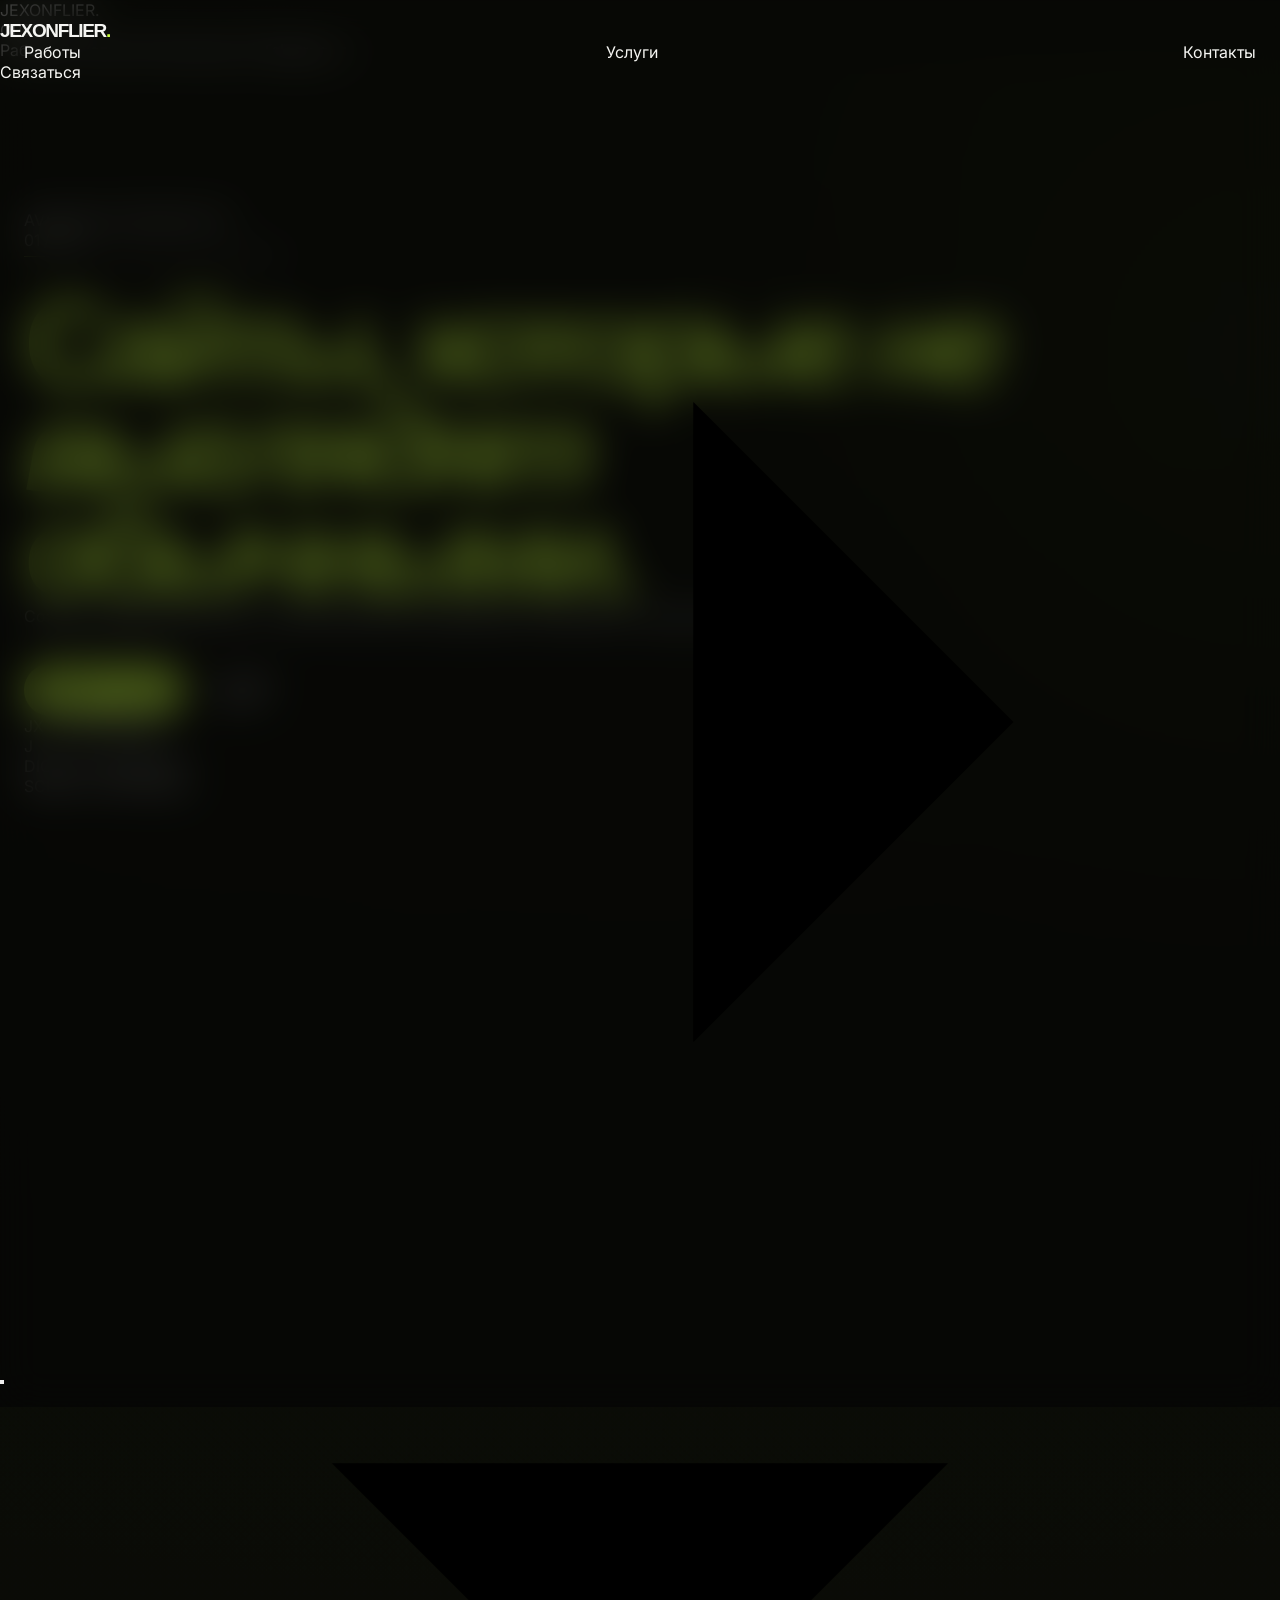
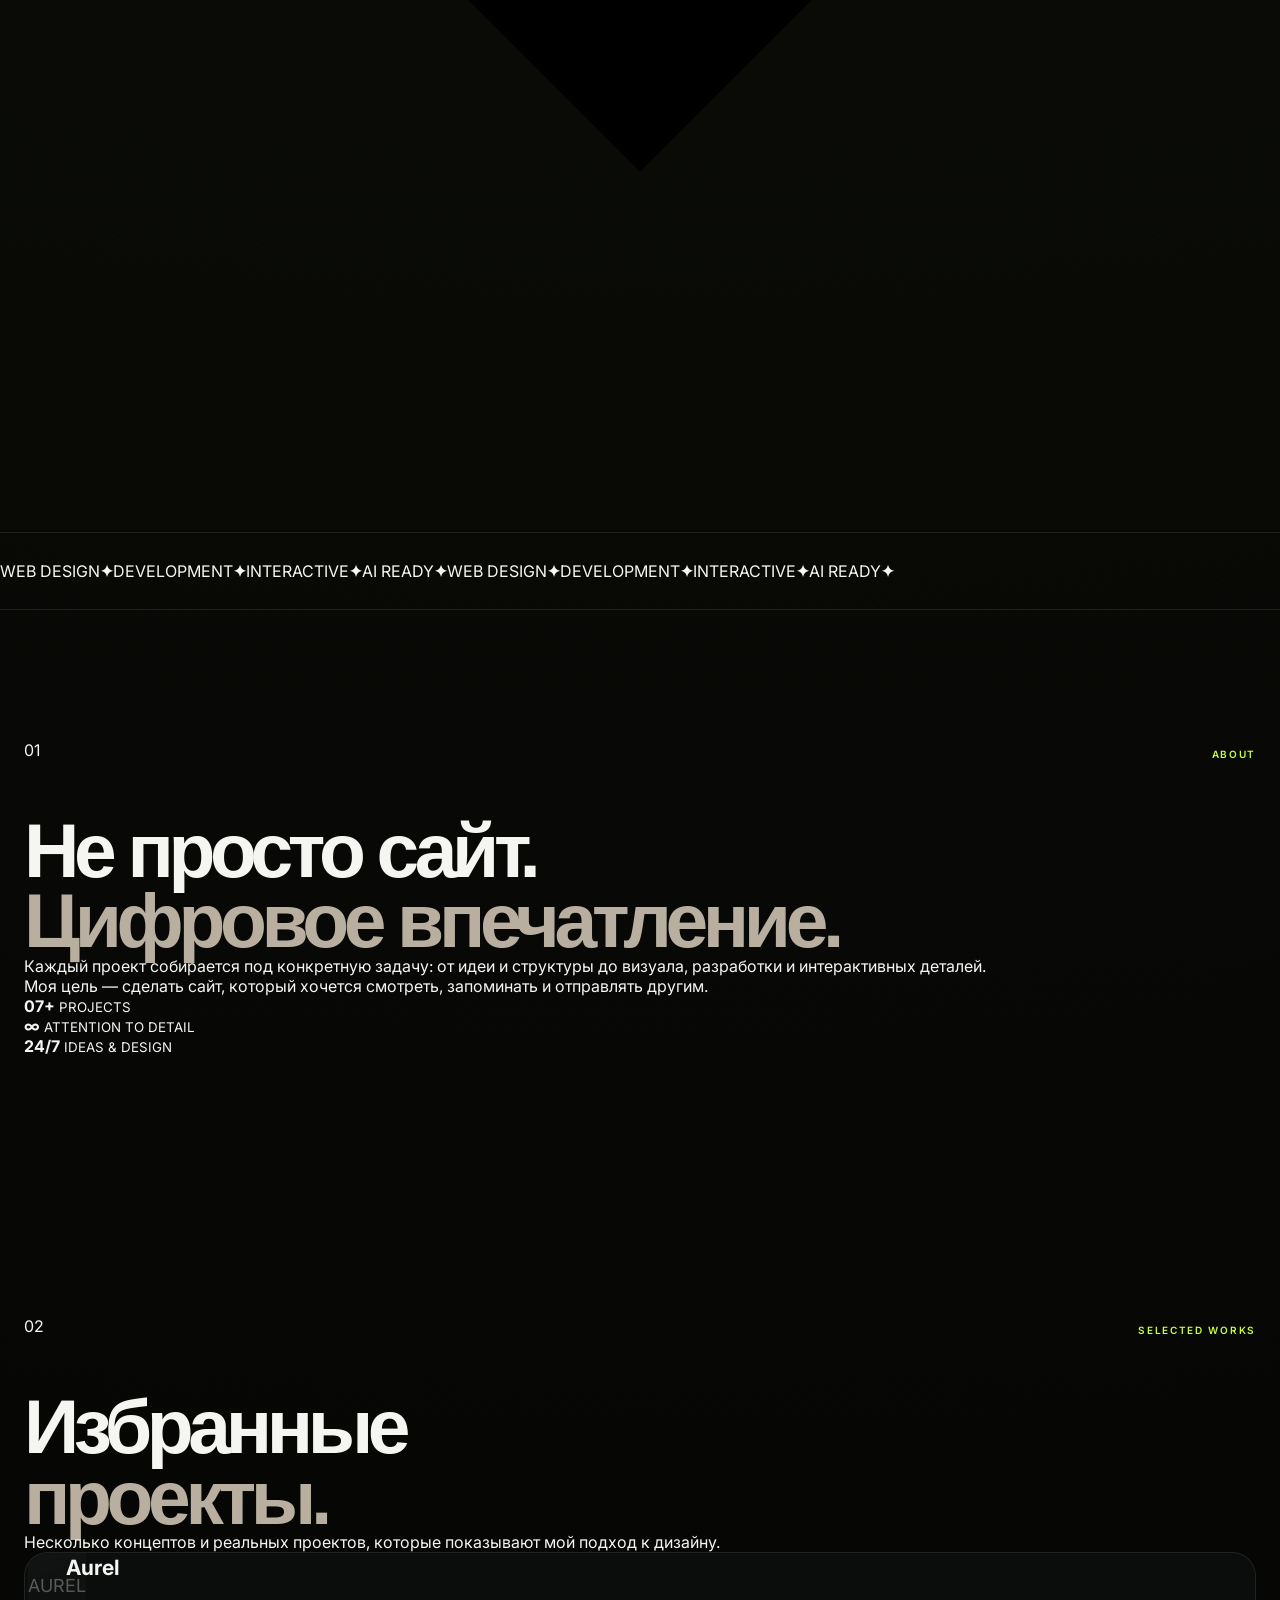
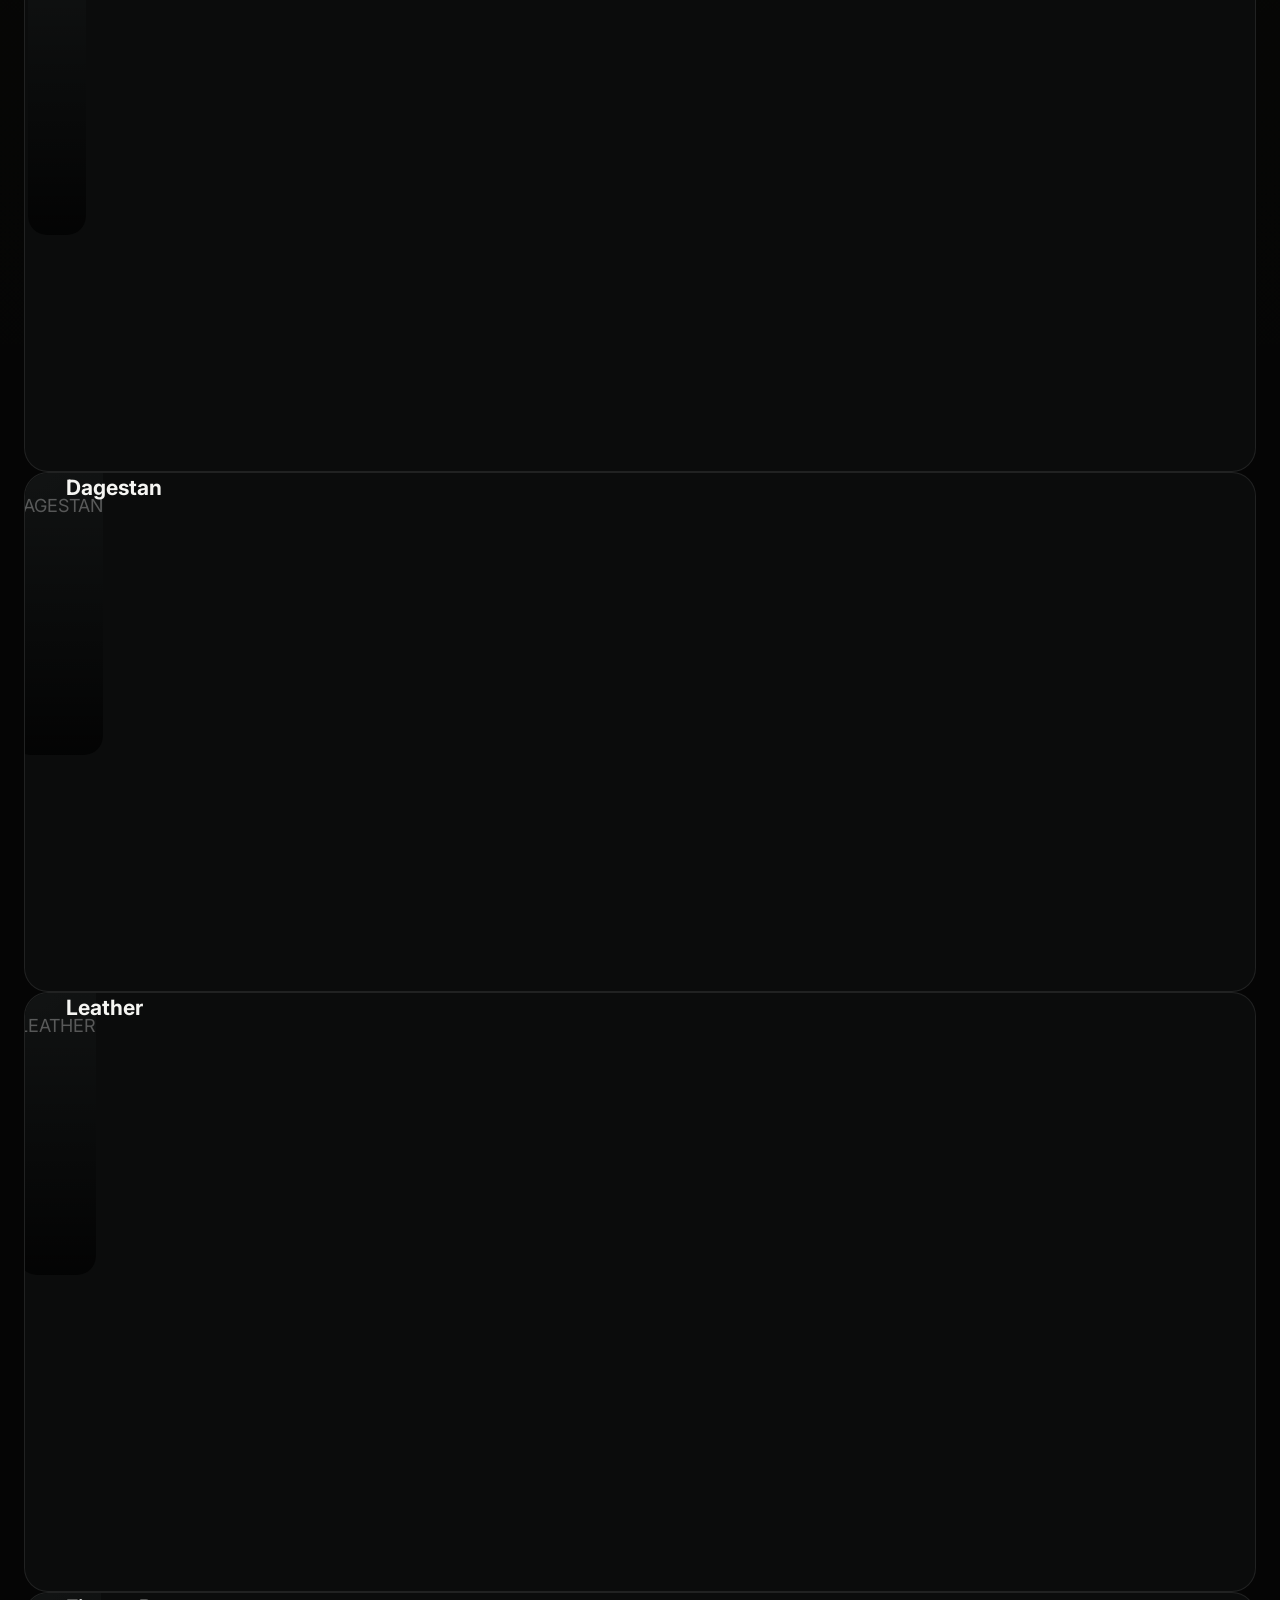
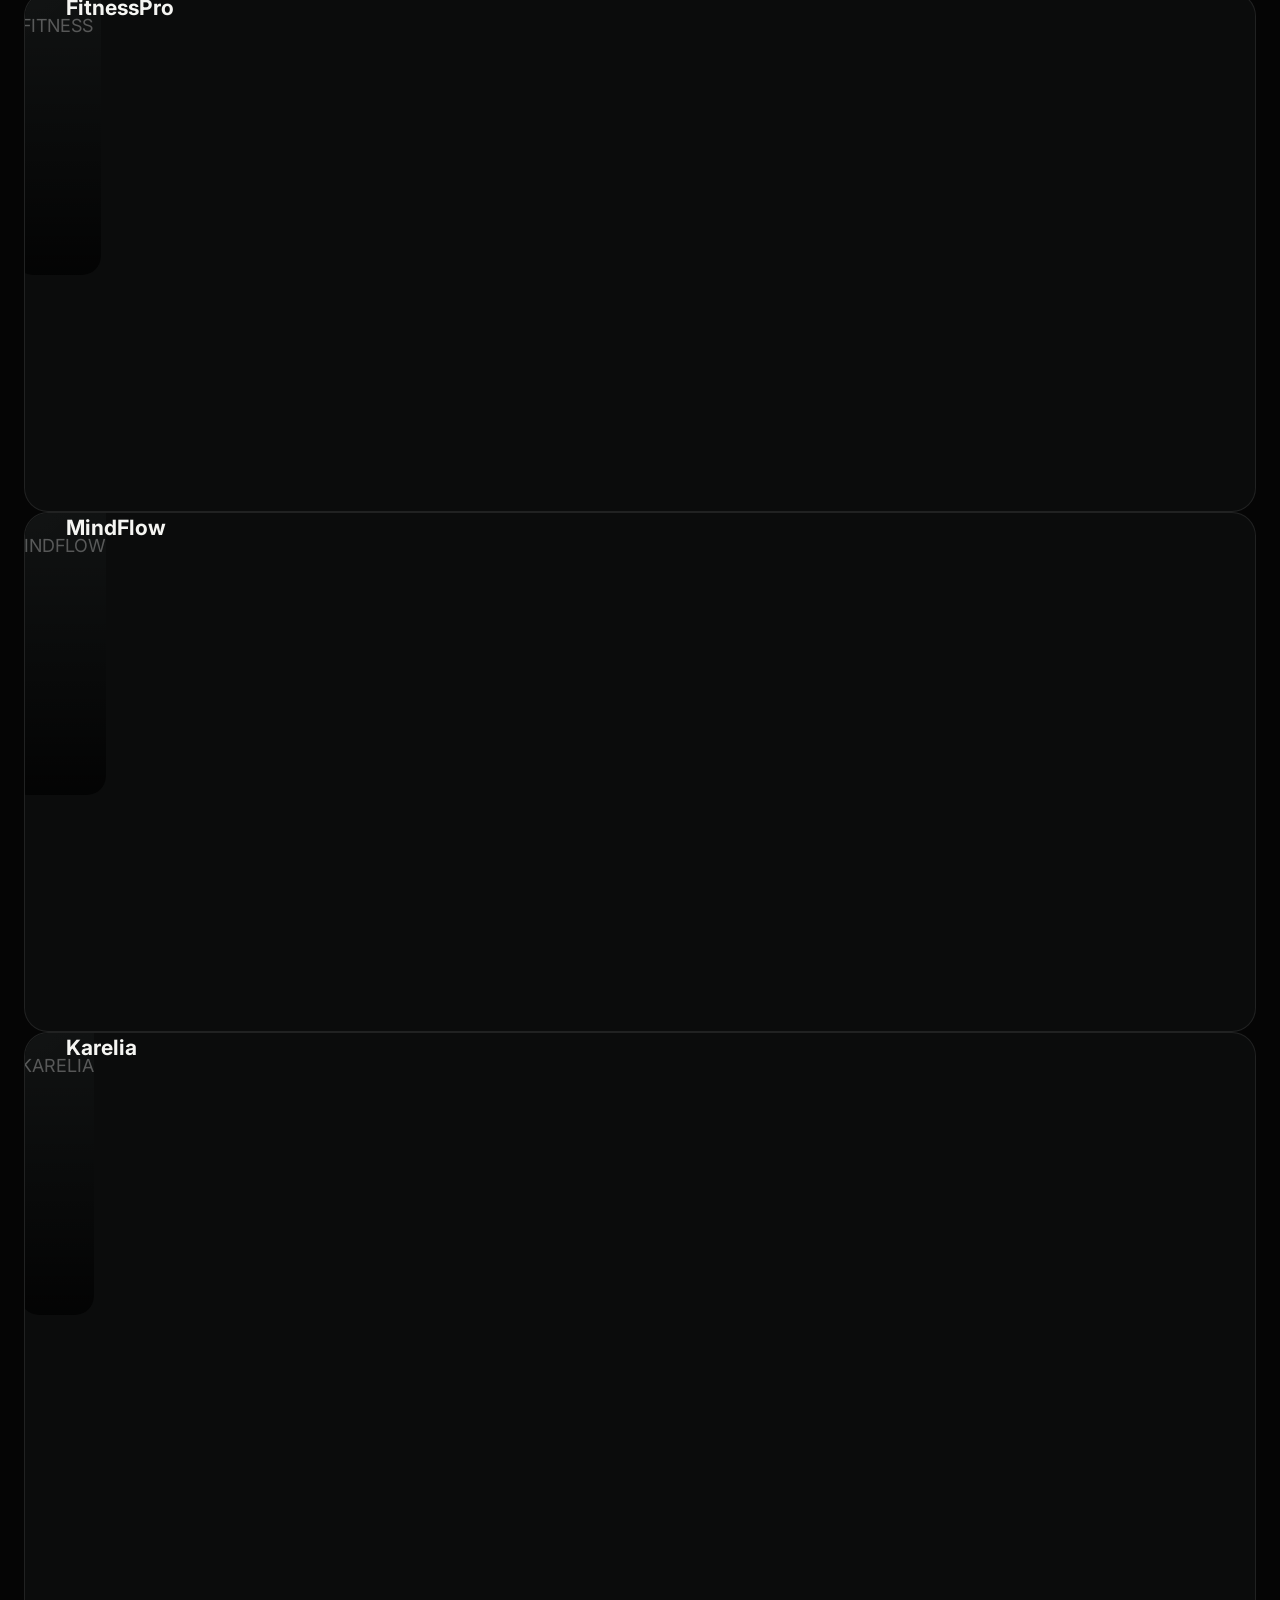
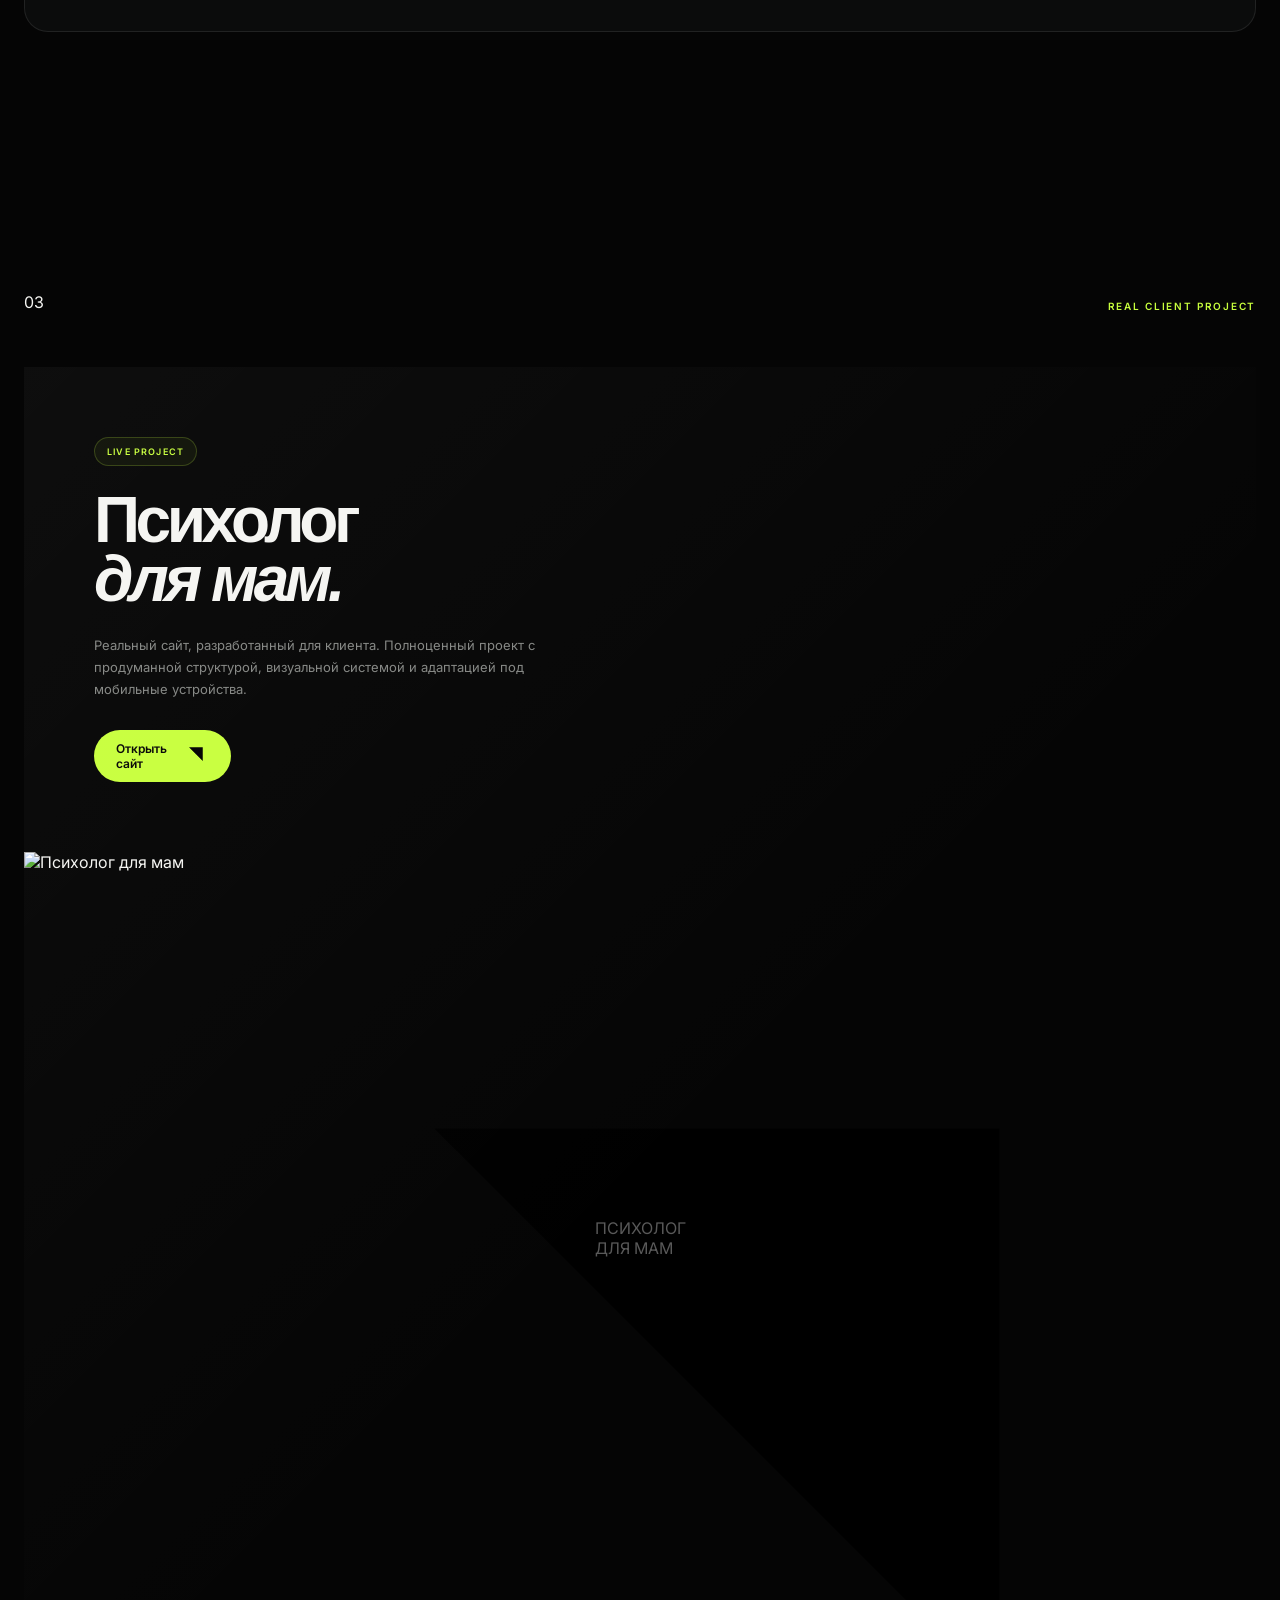
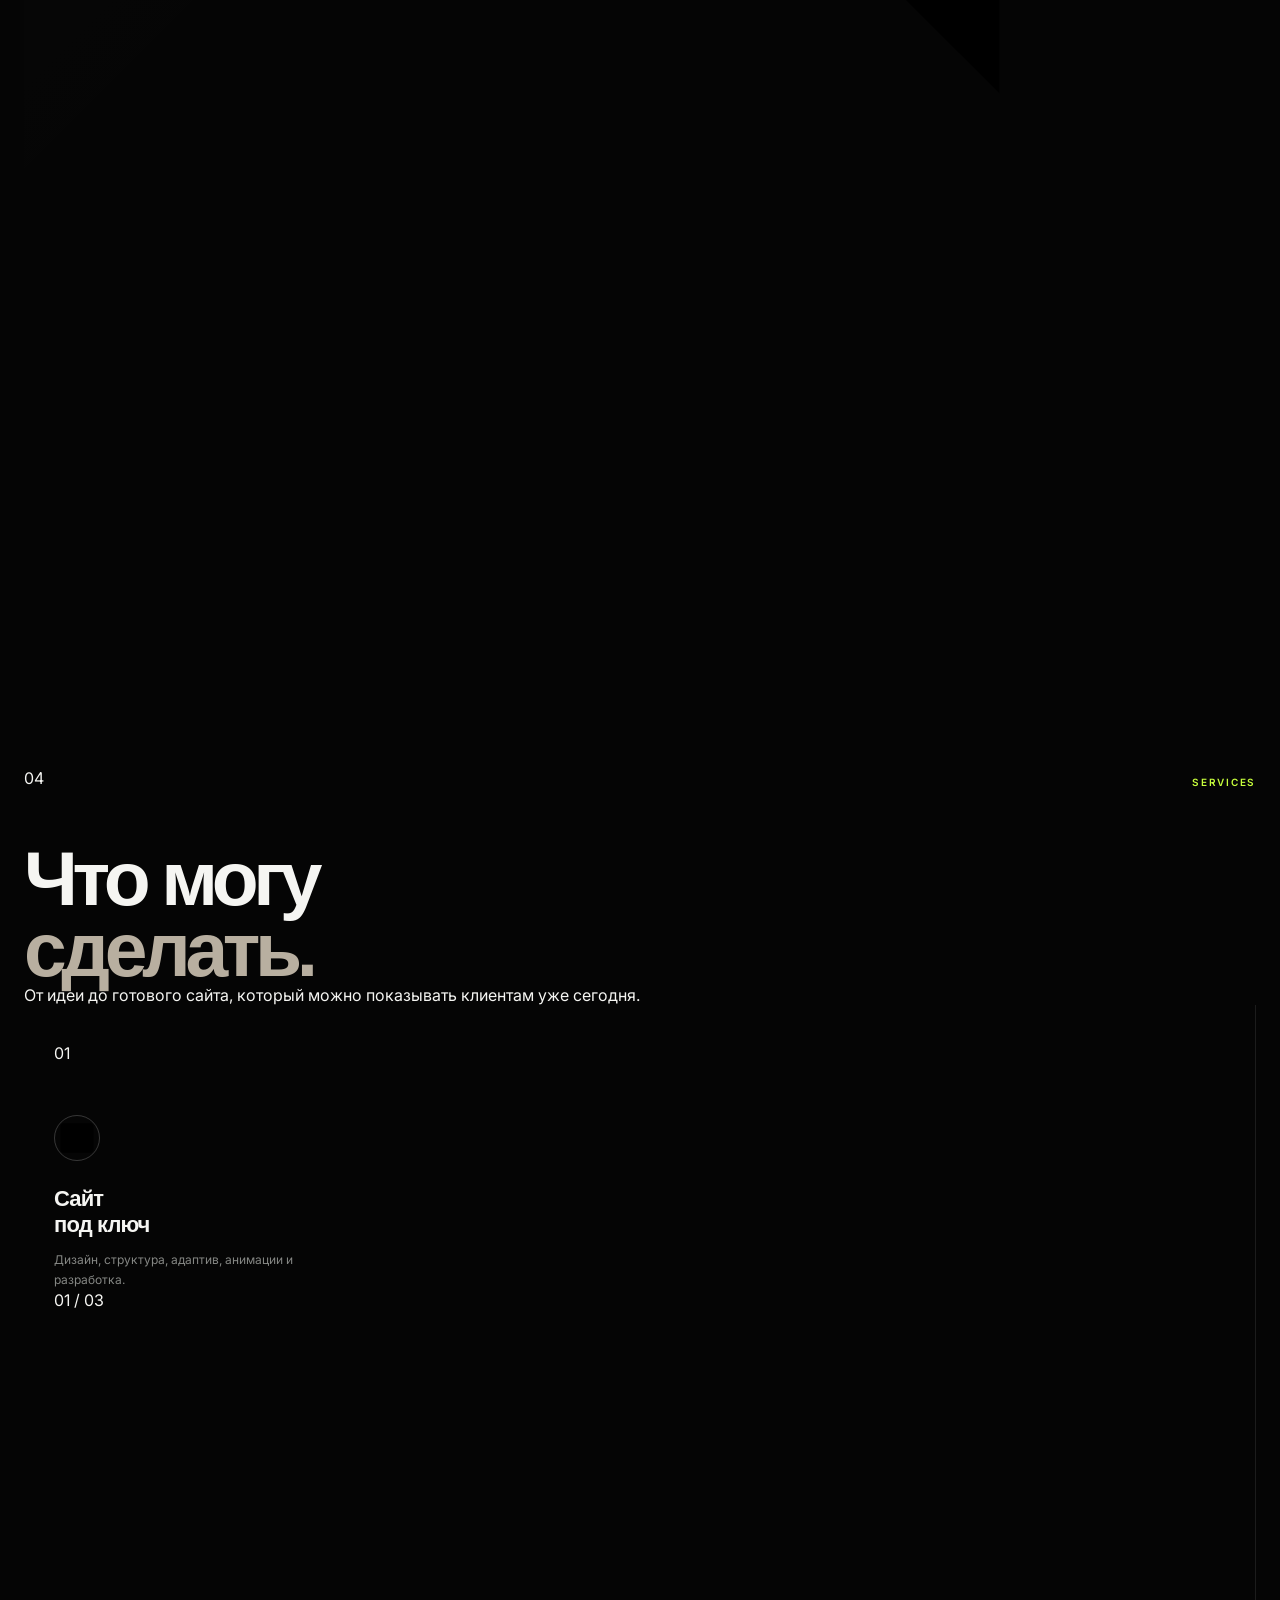
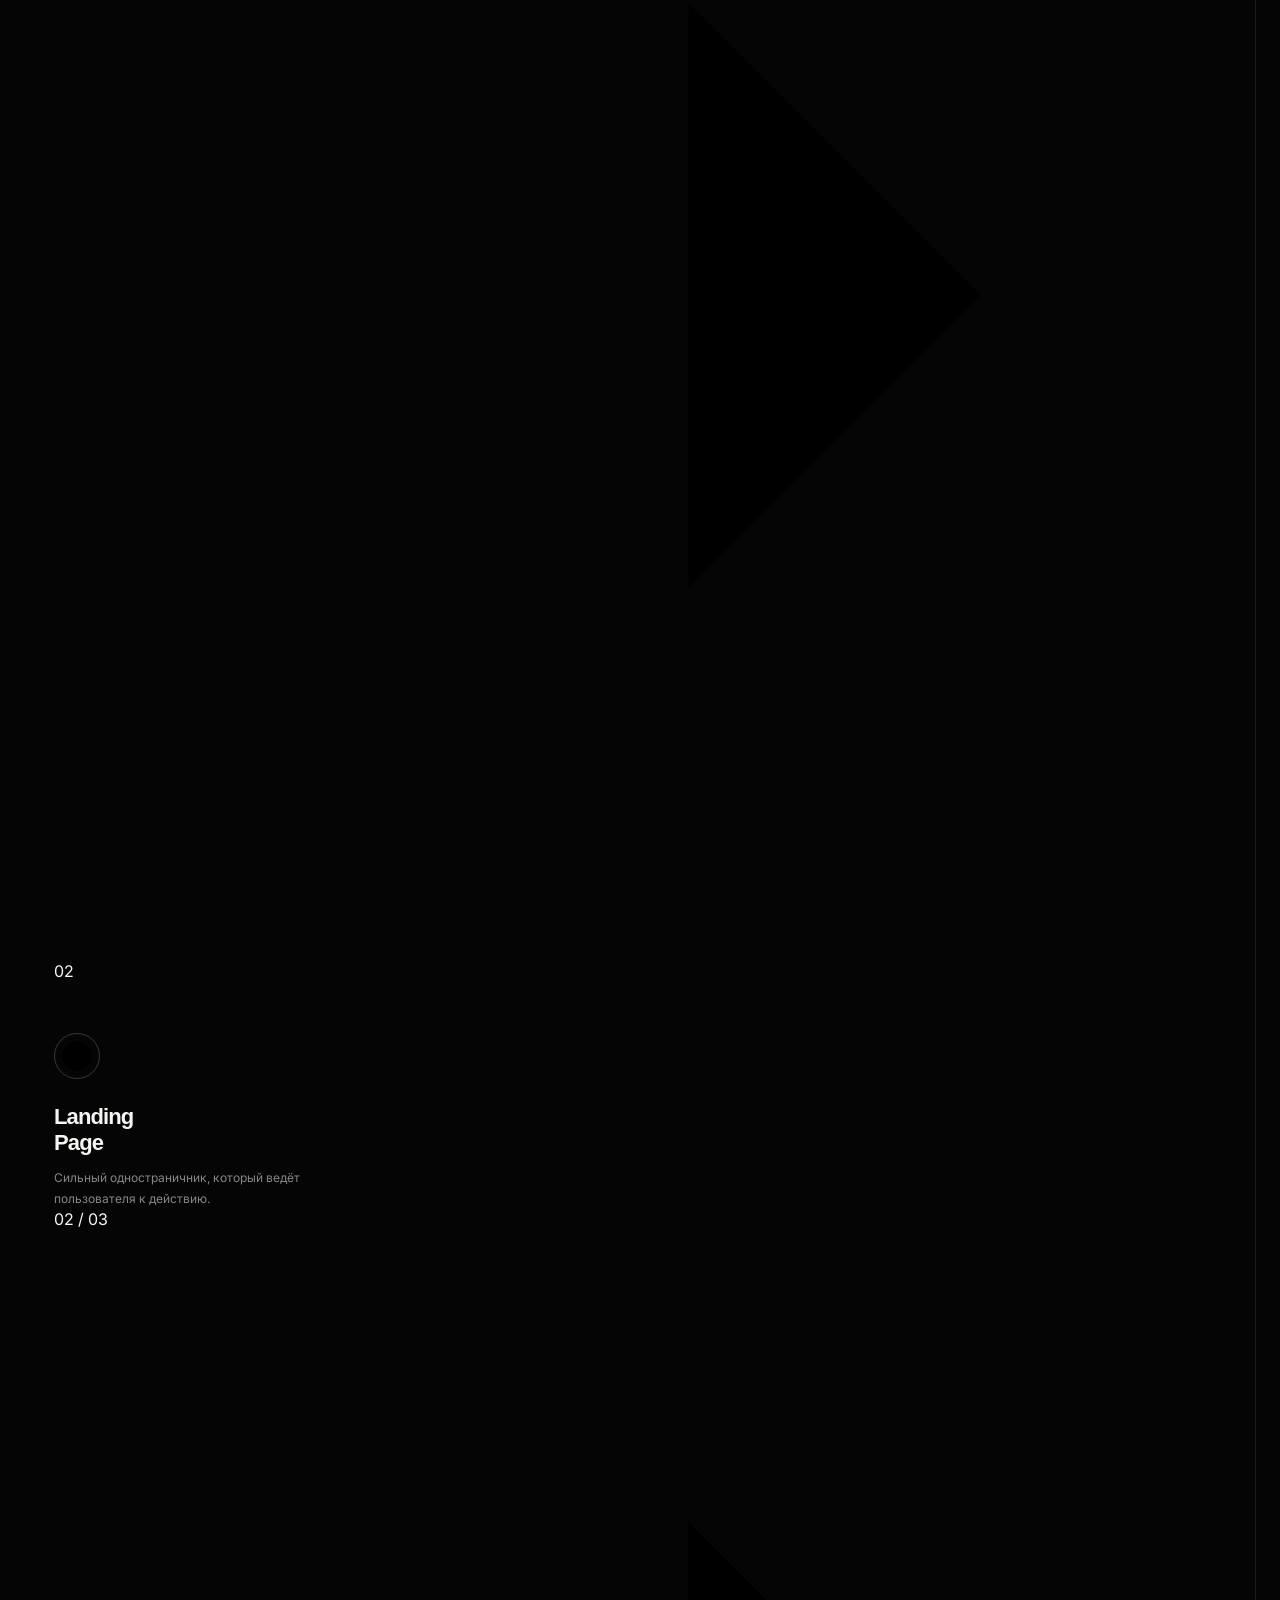
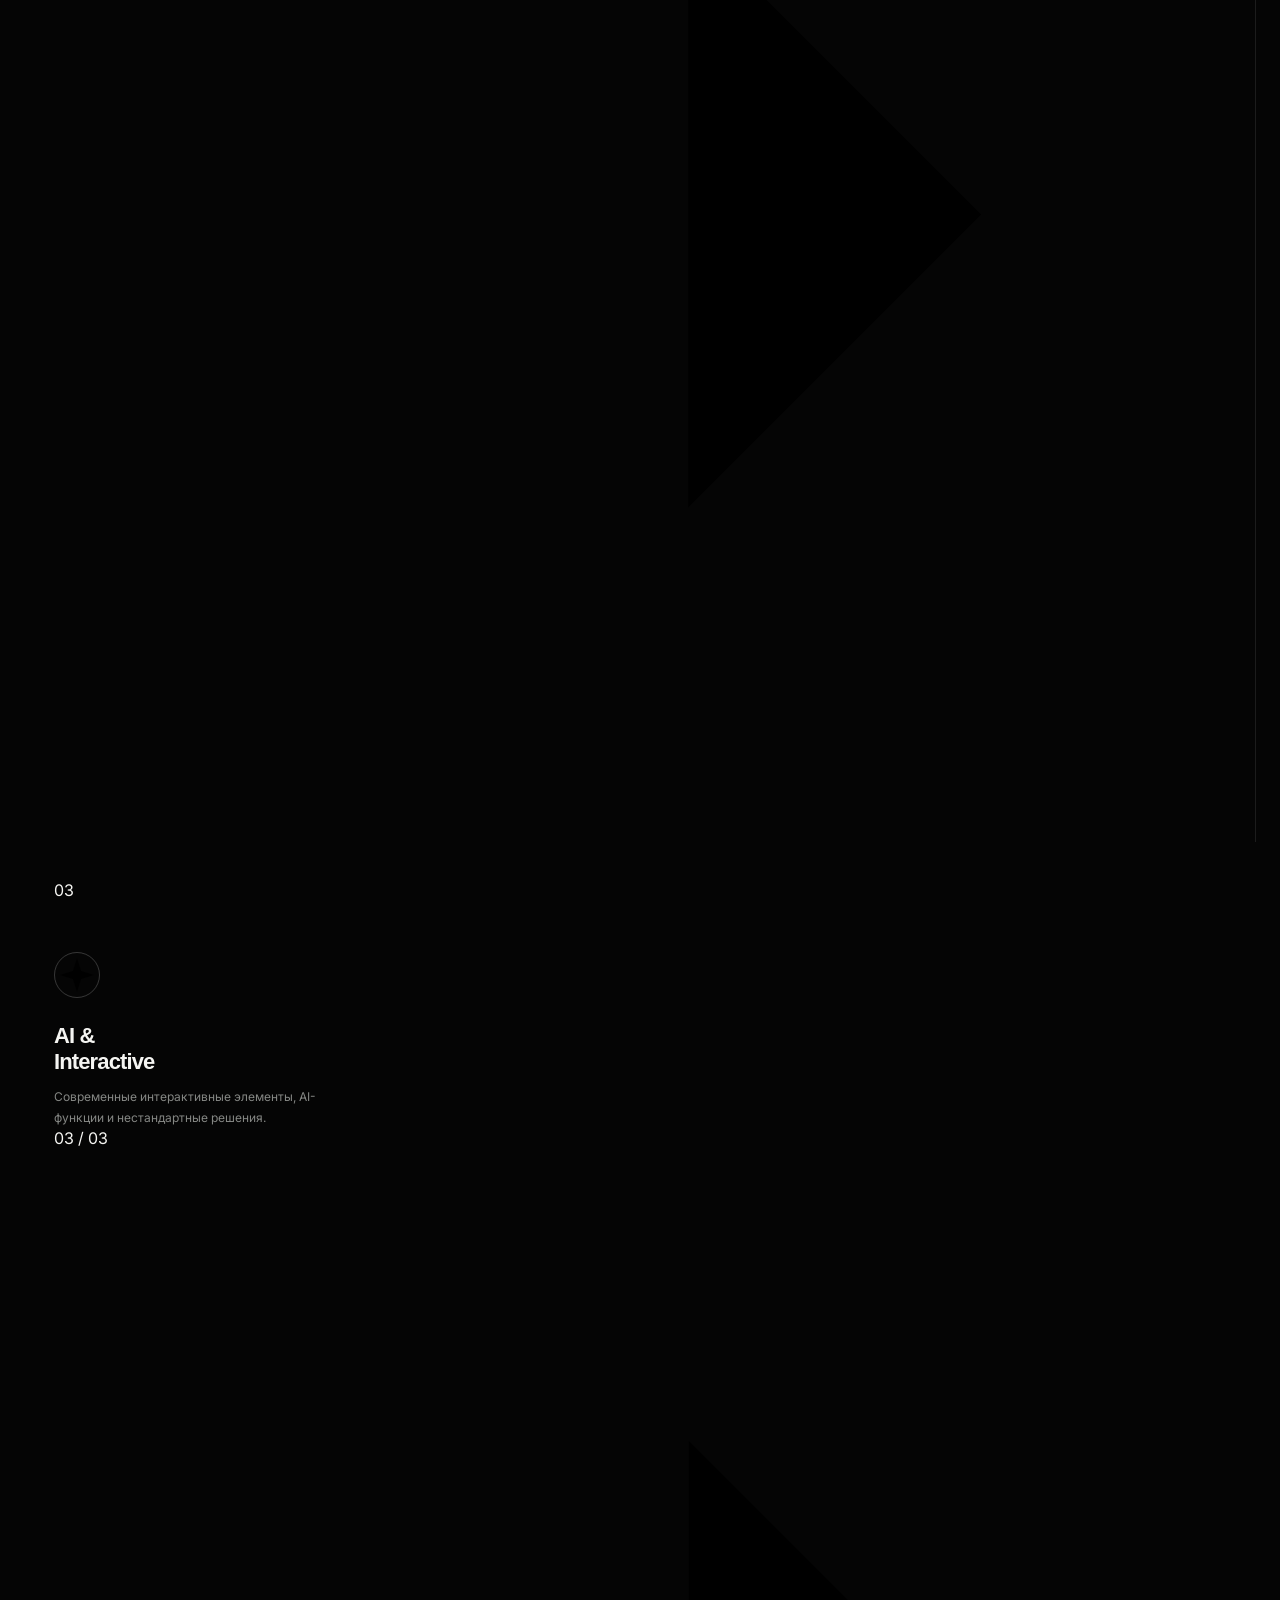
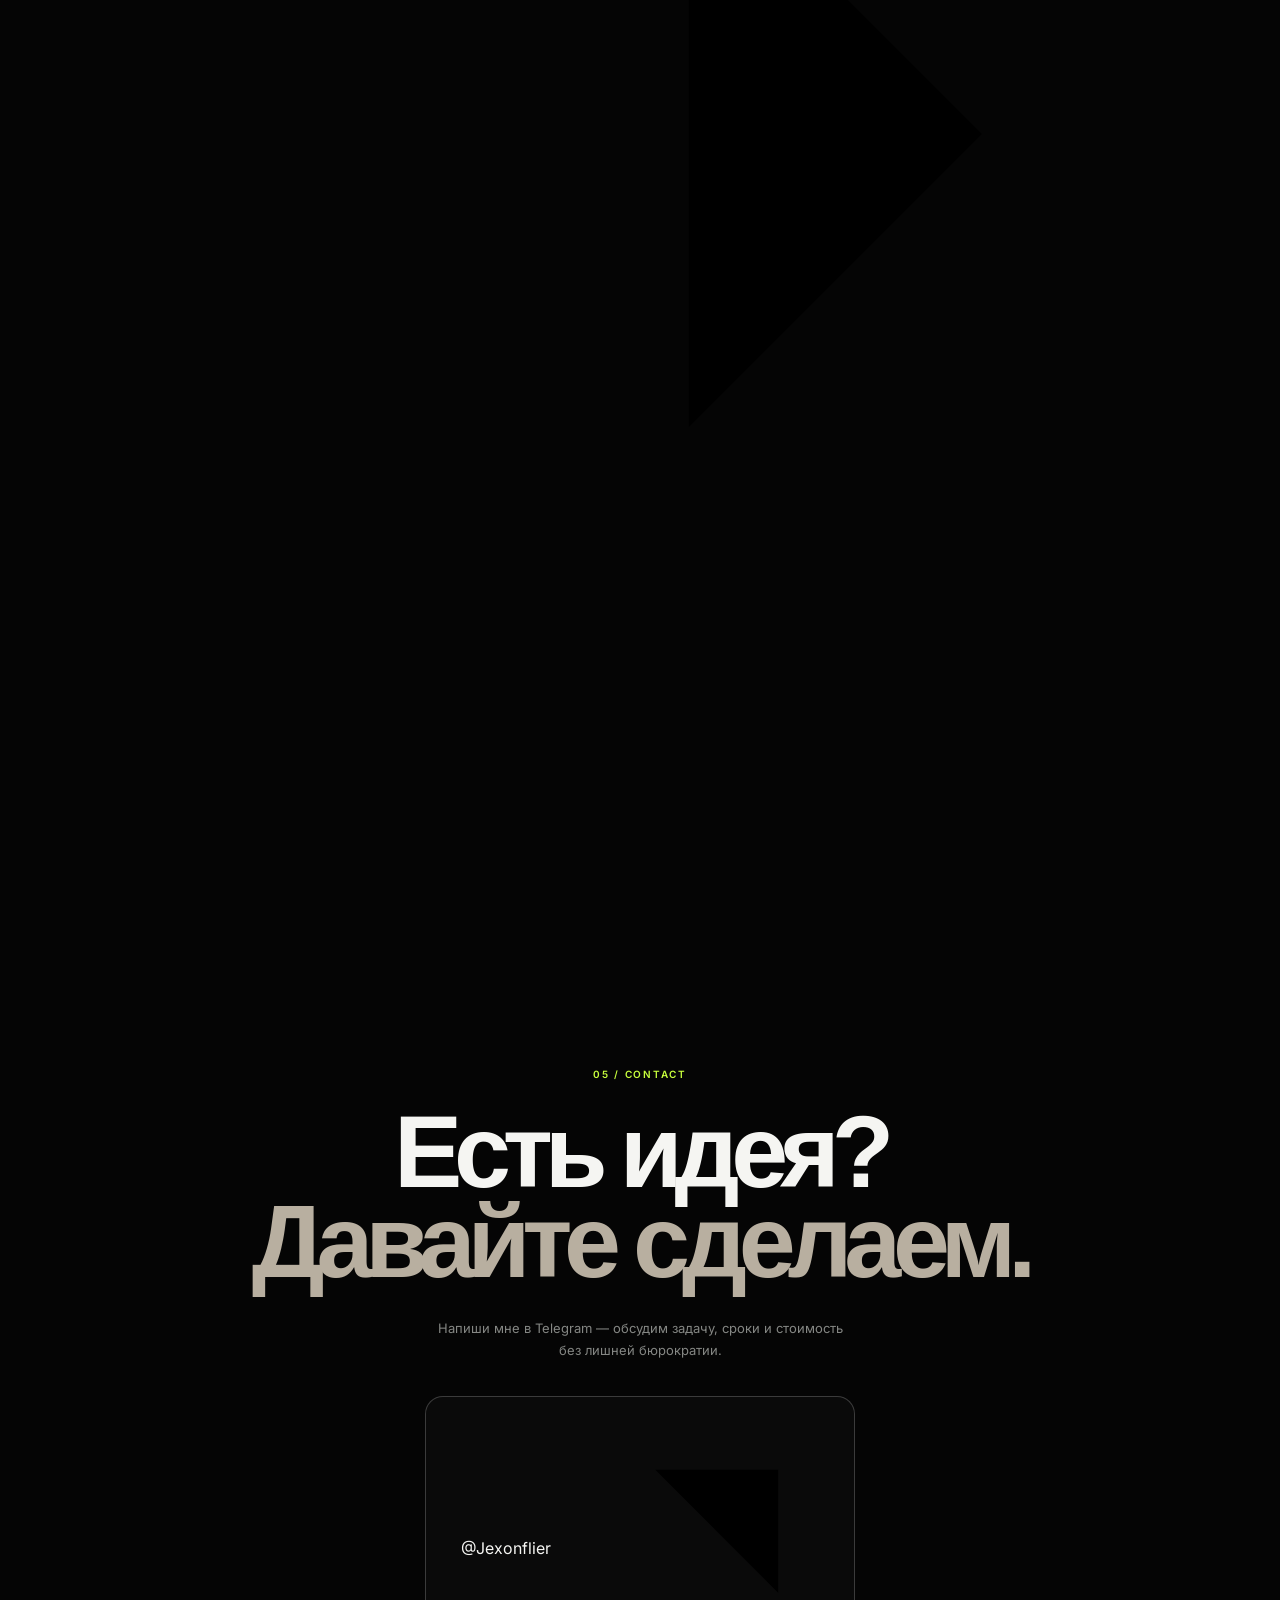
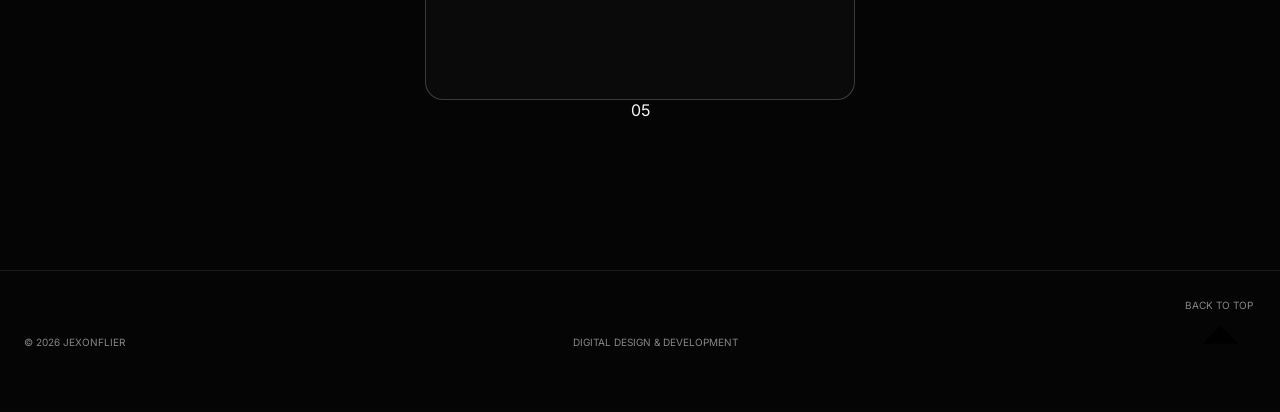
==== index.html @ 06fe7a0d "Update index.html" ====
<!DOCTYPE html>
<html lang="ru">
<head>
    <meta charset="UTF-8">
    <meta name="viewport" content="width=device-width, initial-scale=1.0, user-scalable=yes">
    <meta name="theme-color" content="#050505">
    <title>JEXONFLIER — Digital Design & Websites</title>

    <link rel="preconnect" href="https://fonts.googleapis.com">
    <link rel="preconnect" href="https://fonts.gstatic.com" crossorigin>
    <link href="https://fonts.googleapis.com/css2?family=Inter:wght@400;500;600;700;800;900&display=swap" rel="stylesheet">

    <link rel="stylesheet" href="style.css">
</head>

<body>

<div class="page-loader">
    <div class="loader-logo">JEXONFLIER<span>.</span></div>
    <div class="loader-line"><span></span></div>
</div>

<div class="cursor-dot"></div>
<div class="cursor-ring"></div>
<div class="cursor-label">OPEN</div>

<div class="noise"></div>
<div class="grid-bg"></div>

<div class="scroll-progress">
    <span></span>
</div>

<header class="header" id="header">
    <a href="#top" class="logo magnetic">
        JEXONFLIER<span>.</span>
    </a>

    <nav class="nav">
        <a href="#works">Работы</a>
        <a href="#services">Услуги</a>
        <a href="#contact">Контакты</a>
    </nav>

    <a href="https://t.me/Jexonflier" target="_blank" class="header-contact magnetic">
        <span>Связаться</span>
        <svg viewBox="0 0 24 24" aria-hidden="true">
            <path d="M5 12h13M13 6l6 6-6 6"/>
        </svg>
    </a>

    <button class="menu-button" aria-label="Открыть меню">
        <span></span>
        <span></span>
    </button>
</header>

<div class="mobile-menu">
    <div class="mobile-menu-inner">
        <a href="#works">Работы <span>01</span></a>
        <a href="#services">Услуги <span>02</span></a>
        <a href="#contact">Контакты <span>03</span></a>
        <a href="https://t.me/Jexonflier" target="_blank">Telegram <span>↗</span></a>
    </div>
</div>

<main id="top">

    <!-- HERO -->
    <section class="hero">
        <div class="hero-orbit orbit-one"></div>
        <div class="hero-orbit orbit-two"></div>

        <div class="container hero-container">

            <div class="hero-top reveal">
                <div class="status">
                    <span class="status-dot"></span>
                    AVAILABLE FOR PROJECTS
                </div>

                <div class="hero-index">
                    01 <span>/</span> 06
                </div>
            </div>

            <div class="hero-main">
                <div class="hero-copy">
                    <div class="eyebrow reveal">
                        DIGITAL DESIGN & DEVELOPMENT
                    </div>

                    <h1 class="hero-title">
                        <span class="line reveal-line">Сайты,</span>
                        <span class="line reveal-line">которые</span>
                        <span class="line reveal-line accent-line">
                            <i>не выглядят</i>
                        </span>
                        <span class="line reveal-line">обычными.</span>
                    </h1>

                    <div class="hero-bottom reveal">
                        <p>
                            Создаю современные сайты с сильным визуалом,
                            анимациями и вниманием к каждой детали.
                        </p>

                        <div class="hero-actions">
                            <a href="#works" class="btn btn-primary magnetic">
                                <span>Смотреть работы</span>
                                <svg viewBox="0 0 24 24">
                                    <path d="M12 5v14M6 13l6 6 6-6"/>
                                </svg>
                            </a>

                            <a href="https://t.me/Jexonflier"
                               target="_blank"
                               class="btn btn-outline magnetic">
                                <span>Обсудить проект</span>
                                <svg viewBox="0 0 24 24">
                                    <path d="M5 12h13M13 6l6 6-6 6"/>
                                </svg>
                            </a>
                        </div>
                    </div>
                </div>

                <div class="hero-visual reveal">
                    <div class="hero-card">
                        <div class="hero-card-glow"></div>

                        <div class="hero-card-top">
                            <span>JX / 2026</span>
                            <span>DESIGN</span>
                        </div>

                        <div class="hero-card-center">
                            <div class="hero-circle">
                                <span>J</span>
                            </div>
                        </div>

                        <div class="hero-card-bottom">
                            <span>DIGITAL</span>
                            <span>EXPERIENCE</span>
                        </div>
                    </div>
                </div>
            </div>

            <div class="scroll-hint reveal">
                <span>SCROLL TO EXPLORE</span>
                <div class="scroll-arrow">
                    <svg viewBox="0 0 24 24">
                        <path d="M12 5v14M6 13l6 6 6-6"/>
                    </svg>
                </div>
            </div>

        </div>
    </section>

    <!-- MARQUEE -->
    <section class="marquee-section">
        <div class="marquee">
            <div class="marquee-track">
                <span>WEB DESIGN</span>
                <b>✦</b>
                <span>DEVELOPMENT</span>
                <b>✦</b>
                <span>INTERACTIVE</span>
                <b>✦</b>
                <span>AI READY</span>
                <b>✦</b>

                <span>WEB DESIGN</span>
                <b>✦</b>
                <span>DEVELOPMENT</span>
                <b>✦</b>
                <span>INTERACTIVE</span>
                <b>✦</b>
                <span>AI READY</span>
                <b>✦</b>
            </div>
        </div>
    </section>

    <!-- ABOUT -->
    <section class="about section">
        <div class="container">

            <div class="section-head reveal">
                <span class="section-number">01</span>
                <span class="section-label">ABOUT</span>
            </div>

            <div class="about-grid">
                <h2 class="section-title reveal">
                    Не просто сайт.<br>
                    <span>Цифровое впечатление.</span>
                </h2>

                <div class="about-text reveal">
                    <p>
                        Каждый проект собирается под конкретную задачу:
                        от идеи и структуры до визуала, разработки и
                        интерактивных деталей.
                    </p>

                    <p>
                        Моя цель — сделать сайт, который хочется
                        смотреть, запоминать и отправлять другим.
                    </p>
                </div>
            </div>

            <div class="stats">
                <div class="stat reveal">
                    <strong>07<span>+</span></strong>
                    <small>PROJECTS</small>
                </div>

                <div class="stat reveal">
                    <strong>∞</strong>
                    <small>ATTENTION TO DETAIL</small>
                </div>

                <div class="stat reveal">
                    <strong>24<span>/7</span></strong>
                    <small>IDEAS & DESIGN</small>
                </div>
            </div>

        </div>
    </section>

    <!-- WORKS -->
    <section class="works section" id="works">
        <div class="container">

            <div class="section-head reveal">
                <span class="section-number">02</span>
                <span class="section-label">SELECTED WORKS</span>
            </div>

            <div class="works-intro">
                <h2 class="section-title reveal">
                    Избранные<br>
                    <span>проекты.</span>
                </h2>

                <p class="works-description reveal">
                    Несколько концептов и реальных проектов,
                    которые показывают мой подход к дизайну.
                </p>
            </div>

            <div class="projects-grid">

                <!-- AUREL -->
                <article class="project project-large reveal"
                         data-cursor="VIEW">

                    <a href="https://loginnok.github.io/xd/"
                       target="_blank"
                       class="project-link">

                        <div class="project-image-wrap tilt">
                            <div class="project-image">
                                <img src="images/aurel.jpg"
                                     alt="Aurel"
                                     loading="lazy">

                                <div class="image-placeholder">
                                    AUREL
                                </div>

                                <div class="project-overlay"></div>

                                <div class="project-number">01</div>

                                <div class="project-open">
                                    <svg viewBox="0 0 24 24">
                                        <path d="M5 19L19 5M8 5h11v11"/>
                                    </svg>
                                </div>

                                <div class="project-visual-text">
                                    AUREL
                                </div>
                            </div>
                        </div>

                        <div class="project-info">
                            <div>
                                <span class="project-category">E-COMMERCE / CONCEPT</span>
                                <h3>Aurel</h3>
                            </div>

                            <span class="project-arrow">
                                <svg viewBox="0 0 24 24">
                                    <path d="M5 12h13M13 6l6 6-6 6"/>
                                </svg>
                            </span>
                        </div>

                    </a>
                </article>

                <!-- DAGESTAN -->
                <article class="project reveal" data-cursor="VIEW">
                    <a href="https://clck.su/cQWrJ"
                       target="_blank"
                       class="project-link">

                        <div class="project-image-wrap tilt">
                            <div class="project-image">
                                <img src="images/dagestan.jpg"
                                     alt="Dagestan"
                                     loading="lazy">

                                <div class="image-placeholder">DAGESTAN</div>
                                <div class="project-overlay"></div>
                                <div class="project-number">02</div>

                                <div class="project-open">
                                    <svg viewBox="0 0 24 24">
                                        <path d="M5 19L19 5M8 5h11v11"/>
                                    </svg>
                                </div>

                                <div class="project-visual-text">
                                    DAGESTAN
                                </div>
                            </div>
                        </div>

                        <div class="project-info">
                            <div>
                                <span class="project-category">LANDING PAGE</span>
                                <h3>Dagestan</h3>
                            </div>
                            <span class="project-arrow">
                                <svg viewBox="0 0 24 24">
                                    <path d="M5 12h13M13 6l6 6-6 6"/>
                                </svg>
                            </span>
                        </div>
                    </a>
                </article>

                <!-- LEATHER -->
                <article class="project reveal" data-cursor="VIEW">
                    <a href="https://clck.su/yJCnE"
                       target="_blank"
                       class="project-link">

                        <div class="project-image-wrap tilt">
                            <div class="project-image">
                                <img src="images/leather.jpg"
                                     alt="Leather"
                                     loading="lazy">

                                <div class="image-placeholder">LEATHER</div>
                                <div class="project-overlay"></div>
                                <div class="project-number">03</div>

                                <div class="project-open">
                                    <svg viewBox="0 0 24 24">
                                        <path d="M5 19L19 5M8 5h11v11"/>
                                    </svg>
                                </div>

                                <div class="project-visual-text">
                                    LEATHER
                                </div>
                            </div>
                        </div>

                        <div class="project-info">
                            <div>
                                <span class="project-category">BRAND / E-COMMERCE</span>
                                <h3>Leather</h3>
                            </div>
                            <span class="project-arrow">
                                <svg viewBox="0 0 24 24">
                                    <path d="M5 12h13M13 6l6 6-6 6"/>
                                </svg>
                            </span>
                        </div>
                    </a>
                </article>

                <!-- FITNESS -->
                <article class="project reveal" data-cursor="VIEW">
                    <a href="https://clck.su/VczEP"
                       target="_blank"
                       class="project-link">

                        <div class="project-image-wrap tilt">
                            <div class="project-image">
                                <img src="images/fitness.jpg"
                                     alt="FitnessPro"
                                     loading="lazy">

                                <div class="image-placeholder">FITNESS</div>
                                <div class="project-overlay"></div>
                                <div class="project-number">04</div>

                                <div class="project-open">
                                    <svg viewBox="0 0 24 24">
                                        <path d="M5 19L19 5M8 5h11v11"/>
                                    </svg>
                                </div>

                                <div class="project-visual-text">
                                    FITNESS
                                </div>
                            </div>
                        </div>

                        <div class="project-info">
                            <div>
                                <span class="project-category">FITNESS / WEB</span>
                                <h3>FitnessPro</h3>
                            </div>
                            <span class="project-arrow">
                                <svg viewBox="0 0 24 24">
                                    <path d="M5 12h13M13 6l6 6-6 6"/>
                                </svg>
                            </span>
                        </div>
                    </a>
                </article>

                <!-- MINDFLOW -->
                <article class="project reveal" data-cursor="VIEW">
                    <a href="https://clck.su/lqjLB"
                       target="_blank"
                       class="project-link">

                        <div class="project-image-wrap tilt">
                            <div class="project-image">
                                <img src="images/mindflow.jpg"
                                     alt="MindFlow"
                                     loading="lazy">

                                <div class="image-placeholder">MINDFLOW</div>
                                <div class="project-overlay"></div>
                                <div class="project-number">05</div>

                                <div class="project-open">
                                    <svg viewBox="0 0 24 24">
                                        <path d="M5 19L19 5M8 5h11v11"/>
                                    </svg>
                                </div>

                                <div class="project-visual-text">
                                    MINDFLOW
                                </div>
                            </div>
                        </div>

                        <div class="project-info">
                            <div>
                                <span class="project-category">PSYCHOLOGY / CONCEPT</span>
                                <h3>MindFlow</h3>
                            </div>
                            <span class="project-arrow">
                                <svg viewBox="0 0 24 24">
                                    <path d="M5 12h13M13 6l6 6-6 6"/>
                                </svg>
                            </span>
                        </div>
                    </a>
                </article>

                <!-- KARELIA -->
                <article class="project reveal" data-cursor="VIEW">
                    <a href="https://clck.su/KOHjF"
                       target="_blank"
                       class="project-link">

                        <div class="project-image-wrap tilt">
                            <div class="project-image">
                                <img src="images/karelia.jpg"
                                     alt="Karelia"
                                     loading="lazy">

                                <div class="image-placeholder">KARELIA</div>
                                <div class="project-overlay"></div>
                                <div class="project-number">06</div>

                                <div class="project-open">
                                    <svg viewBox="0 0 24 24">
                                        <path d="M5 19L19 5M8 5h11v11"/>
                                    </svg>
                                </div>

                                <div class="project-visual-text">
                                    KARELIA
                                </div>
                            </div>
                        </div>

                        <div class="project-info">
                            <div>
                                <span class="project-category">TRAVEL / LANDING</span>
                                <h3>Karelia</h3>
                            </div>
                            <span class="project-arrow">
                                <svg viewBox="0 0 24 24">
                                    <path d="M5 12h13M13 6l6 6-6 6"/>
                                </svg>
                            </span>
                        </div>
                    </a>
                </article>

            </div>
        </div>
    </section>

    <!-- REAL CLIENT -->
    <section class="client section">
        <div class="container">

            <div class="section-head reveal">
                <span class="section-number">03</span>
                <span class="section-label">REAL CLIENT PROJECT</span>
            </div>

            <div class="client-card reveal">

                <div class="client-content">
                    <span class="client-badge">
                        <span></span>
                        LIVE PROJECT
                    </span>

                    <h2>
                        Психолог<br>
                        <em>для мам.</em>
                    </h2>

                    <p>
                        Реальный сайт, разработанный для клиента.
                        Полноценный проект с продуманной структурой,
                        визуальной системой и адаптацией под мобильные устройства.
                    </p>

                    <a href="https://психологдлямам.рф/"
                       target="_blank"
                       class="btn btn-primary magnetic">
                        <span>Открыть сайт</span>
                        <svg viewBox="0 0 24 24">
                            <path d="M5 19L19 5M8 5h11v11"/>
                        </svg>
                    </a>
                </div>

                <a href="https://психологдлямам.рф/"
                   target="_blank"
                   class="client-image tilt"
                   data-cursor="OPEN">

                    <img src="images/psycholog.jpg"
                         alt="Психолог для мам"
                         loading="lazy">

                    <div class="image-placeholder">
                        ПСИХОЛОГ<br>ДЛЯ МАМ
                    </div>

                    <div class="client-image-overlay"></div>

                    <div class="client-open">
                        <svg viewBox="0 0 24 24">
                            <path d="M5 19L19 5M8 5h11v11"/>
                        </svg>
                    </div>
                </a>

            </div>
        </div>
    </section>

    <!-- SERVICES -->
    <section class="services section" id="services">
        <div class="container">

            <div class="section-head reveal">
                <span class="section-number">04</span>
                <span class="section-label">SERVICES</span>
            </div>

            <div class="services-heading">
                <h2 class="section-title reveal">
                    Что могу<br>
                    <span>сделать.</span>
                </h2>

                <p class="reveal">
                    От идеи до готового сайта,
                    который можно показывать клиентам уже сегодня.
                </p>
            </div>

            <div class="services-grid">

                <article class="service reveal magnetic-card">
                    <div class="service-top">
                        <span>01</span>

                        <div class="service-icon">
                            <svg viewBox="0 0 24 24">
                                <rect x="3" y="4" width="18" height="16" rx="2"/>
                                <path d="M3 9h18M8 14h8M8 17h5"/>
                            </svg>
                        </div>
                    </div>

                    <div>
                        <h3>Сайт<br>под ключ</h3>
                        <p>
                            Дизайн, структура, адаптив,
                            анимации и разработка.
                        </p>
                    </div>

                    <div class="service-bottom">
                        <span>01 / 03</span>
                        <svg viewBox="0 0 24 24">
                            <path d="M5 12h13M13 6l6 6-6 6"/>
                        </svg>
                    </div>
                </article>

                <article class="service reveal magnetic-card">
                    <div class="service-top">
                        <span>02</span>

                        <div class="service-icon">
                            <svg viewBox="0 0 24 24">
                                <circle cx="12" cy="12" r="8"/>
                                <path d="M8 12h8M12 8v8"/>
                            </svg>
                        </div>
                    </div>

                    <div>
                        <h3>Landing<br>Page</h3>
                        <p>
                            Сильный одностраничник,
                            который ведёт пользователя к действию.
                        </p>
                    </div>

                    <div class="service-bottom">
                        <span>02 / 03</span>
                        <svg viewBox="0 0 24 24">
                            <path d="M5 12h13M13 6l6 6-6 6"/>
                        </svg>
                    </div>
                </article>

                <article class="service reveal magnetic-card">
                    <div class="service-top">
                        <span>03</span>

                        <div class="service-icon">
                            <svg viewBox="0 0 24 24">
                                <path d="M12 3l2.2 6.8L21 12l-6.8 2.2L12 21l-2.2-6.8L3 12l6.8-2.2L12 3z"/>
                            </svg>
                        </div>
                    </div>

                    <div>
                        <h3>AI &<br>Interactive</h3>
                        <p>
                            Современные интерактивные элементы,
                            AI-функции и нестандартные решения.
                        </p>
                    </div>

                    <div class="service-bottom">
                        <span>03 / 03</span>
                        <svg viewBox="0 0 24 24">
                            <path d="M5 12h13M13 6l6 6-6 6"/>
                        </svg>
                    </div>
                </article>

            </div>
        </div>
    </section>

    <!-- CONTACT -->
    <section class="contact section" id="contact">
        <div class="container">

            <div class="contact-card reveal">

                <div class="contact-orb"></div>

                <div class="contact-content">
                    <span class="section-label">05 / CONTACT</span>

                    <h2>
                        Есть идея?<br>
                        <span>Давайте сделаем.</span>
                    </h2>

                    <p>
                        Напиши мне в Telegram — обсудим задачу,
                        сроки и стоимость без лишней бюрократии.
                    </p>

                    <a href="https://t.me/Jexonflier"
                       target="_blank"
                       class="telegram-button magnetic">

                        <span class="telegram-icon">
                            <svg viewBox="0 0 24 24">
                                <path d="M21 4L3.8 10.6c-.9.35-.9.85-.16 1.08l4.4 1.37 1.7 5.3c.22.6.11.85.73.85.48 0 .69-.22.95-.48l2.12-2.06 4.4 3.25c.8.44 1.38.21 1.58-.74L22 5.06C22.3 3.9 21.55 3.43 21 4zM9 12.7l8.5-5.36c.42-.25.8-.11.49.16l-7 6.33-.27 2.82z"/>
                            </svg>
                        </span>

                        <span>@Jexonflier</span>

                        <svg class="telegram-arrow" viewBox="0 0 24 24">
                            <path d="M5 19L19 5M8 5h11v11"/>
                        </svg>
                    </a>
                </div>

                <div class="contact-number">
                    05
                </div>

            </div>

        </div>
    </section>

</main>

<footer class="footer">
    <div class="container footer-inner">
        <span>© 2026 JEXONFLIER</span>

        <span class="footer-center">
            DIGITAL DESIGN & DEVELOPMENT
        </span>

        <a href="#top" class="back-top magnetic">
            BACK TO TOP
            <svg viewBox="0 0 24 24">
                <path d="M12 19V5M6 11l6-6 6 6"/>
            </svg>
        </a>
    </div>
</footer>

<script src="script.js"></script>
</body>
</html>
---- style.css ----
:root {
    --bg: #050505;
    --surface: #0b0c0c;
    --surface-2: #101111;

    --white: #f5f5f2;
    --gray: #858784;
    --gray-light: #b9bbb7;
    --warm: #b8afa0;
    --dark-text: #676864;

    --green: #c8ff3d;
    --green-dark: #a9df25;

    --border: rgba(255,255,255,.09);
    --border-hover: rgba(255,255,255,.2);

    --radius: 24px;
    --container: 1240px;

    --ease: cubic-bezier(.16,1,.3,1);
}

* {
    margin: 0;
    padding: 0;
    box-sizing: border-box;
}

html {
    scroll-behavior: smooth;
    background: var(--bg);
}

body {
    min-height: 100vh;
    overflow-x: hidden;

    background:
        radial-gradient(
            circle at 50% -15%,
            rgba(200,255,61,.07),
            transparent 35%
        ),
        var(--bg);

    color: var(--white);
    font-family: Inter, sans-serif;
    -webkit-font-smoothing: antialiased;
}

::selection {
    background: var(--green);
    color: #000;
}

a {
    color: inherit;
    text-decoration: none;
}

img {
    max-width: 100%;
}

.container {
    width: min(var(--container), calc(100% - 48px));
    margin: 0 auto;
}


/* HEADER */

.header {
    position: fixed;
    inset: 0 0 auto;
    z-index: 1000;

    padding: 20px 0;

    background: rgba(5,5,5,.65);
    backdrop-filter: blur(20px);
    -webkit-backdrop-filter: blur(20px);

    border-bottom: 1px solid transparent;
    transition: .4s var(--ease);
}

.header.scrolled {
    background: rgba(5,5,5,.92);
    border-color: var(--border);
}

.nav {
    width: min(var(--container), calc(100% - 48px));
    margin: auto;

    display: flex;
    align-items: center;
    justify-content: space-between;
}

.logo {
    font-family: "Space Grotesk", sans-serif;
    font-size: 19px;
    font-weight: 700;
    letter-spacing: -.07em;

    transition: .3s ease;
}

.logo:hover {
    color: var(--green);
}

.logo span,
.footer-logo span {
    color: var(--green);
}

.nav-links {
    display: flex;
    gap: 32px;

    color: var(--gray);
    font-size: 12px;
}

.nav-links a {
    position: relative;
    padding: 8px 0;
    transition: color .3s ease;
}

.nav-links a::after {
    content: "";
    position: absolute;
    left: 0;
    bottom: 0;

    width: 100%;
    height: 1px;

    background: var(--green);

    transform: scaleX(0);
    transform-origin: right;

    transition: transform .4s var(--ease);
}

.nav-links a:hover {
    color: var(--white);
}

.nav-links a:hover::after {
    transform: scaleX(1);
    transform-origin: left;
}

.nav-contact {
    display: flex;
    align-items: center;
    gap: 8px;

    padding: 10px 16px;

    border: 1px solid var(--border-hover);
    border-radius: 100px;

    font-size: 11px;
    font-weight: 600;

    background: rgba(255,255,255,.025);

    transition: .35s var(--ease);
}

.nav-contact span {
    transition: transform .35s var(--ease);
}

.nav-contact:hover {
    color: #050505;
    background: var(--green);
    border-color: var(--green);
    transform: translateY(-2px);
}

.nav-contact:hover span {
    transform: translate(3px,-3px);
}


/* HERO */

.hero {
    position: relative;
    min-height: 100vh;

    display: flex;
    align-items: center;

    padding: 150px 0 100px;
    overflow: hidden;
}

.hero::before {
    content: "";
    position: absolute;

    width: 600px;
    height: 600px;

    right: -300px;
    top: 0;

    background: var(--green);
    filter: blur(190px);
    opacity: .055;
}

.hero-grid {
    position: absolute;
    inset: 0;
    opacity: .035;

    background-image:
        linear-gradient(rgba(255,255,255,.5) 1px, transparent 1px),
        linear-gradient(90deg, rgba(255,255,255,.5) 1px, transparent 1px);

    background-size: 90px 90px;

    mask-image: linear-gradient(to bottom, black, transparent 80%);
}

.hero-content {
    position: relative;
    z-index: 2;
}

.eyebrow {
    display: flex;
    align-items: center;
    gap: 12px;

    margin-bottom: 30px;

    color: var(--gray);
    font-size: 10px;
    font-weight: 600;

    letter-spacing: .18em;
}

.eyebrow::before {
    content: "";
    width: 32px;
    height: 1px;
    background: var(--green);
}

.hero h1 {
    max-width: 1100px;

    font-family: "Space Grotesk", sans-serif;
    font-size: clamp(60px, 9.5vw, 135px);
    line-height: .86;
    letter-spacing: -.085em;
    font-weight: 600;
}

.hero h1 span {
    color: var(--green);
}

.hero-description {
    max-width: 540px;
    margin-top: 38px;

    color: var(--gray-light);
    font-size: 16px;
    line-height: 1.7;
}

.hero-actions {
    display: flex;
    gap: 12px;
    margin-top: 38px;
}


/* BUTTONS */

.btn {
    position: relative;

    min-height: 52px;
    padding: 0 22px;

    display: inline-flex;
    align-items: center;
    justify-content: center;
    gap: 12px;

    border-radius: 100px;

    font-size: 12px;
    font-weight: 600;

    overflow: hidden;

    cursor: pointer;

    transition:
        transform .4s var(--ease),
        background .3s ease,
        border-color .3s ease,
        color .3s ease,
        box-shadow .3s ease;
}

.btn:hover {
    transform: translateY(-4px);
}

.btn-primary {
    color: #050505;
    background: var(--green);
    box-shadow: 0 0 0 rgba(200,255,61,0);
}

.btn-primary:hover {
    background: var(--green-dark);
    box-shadow: 0 15px 50px rgba(200,255,61,.15);
}

.btn-secondary {
    color: var(--white);
    border: 1px solid var(--border-hover);
    background: rgba(255,255,255,.025);
}

.btn-secondary:hover {
    color: #fff;
    background: rgba(255,255,255,.08);
    border-color: rgba(255,255,255,.4);
}

.btn-arrow {
    transition: transform .4s var(--ease);
}

.btn:hover .btn-arrow {
    transform: translate(5px,-3px);
}


/* SCROLL */

.scroll-indicator {
    position: absolute;
    left: max(24px, calc((100% - var(--container)) / 2));
    bottom: 35px;

    display: flex;
    align-items: center;
    gap: 12px;

    color: var(--gray);
    font-size: 9px;
    letter-spacing: .15em;
}

.scroll-line {
    width: 45px;
    height: 1px;
    background: rgba(255,255,255,.15);
    overflow: hidden;
}

.scroll-line::after {
    content: "";
    display: block;

    width: 35%;
    height: 100%;

    background: var(--green);

    animation: scrollLine 2s infinite ease-in-out;
}

@keyframes scrollLine {
    0% { transform: translateX(-150%); }
    50% { transform: translateX(300%); }
    100% { transform: translateX(300%); }
}


/* SECTIONS */

.section {
    padding: 130px 0;
}

.section-label {
    color: var(--green);
    font-size: 10px;
    font-weight: 600;
    text-transform: uppercase;
    letter-spacing: .17em;
}

.section-head {
    display: flex;
    align-items: flex-end;
    justify-content: space-between;
    gap: 40px;

    margin-bottom: 55px;
}

.section-title {
    margin-top: 12px;

    font-family: "Space Grotesk", sans-serif;
    font-size: clamp(44px, 6vw, 78px);
    line-height: .92;
    letter-spacing: -.07em;
}

.section-title span {
    color: var(--warm);
}

.section-description {
    max-width: 340px;
    color: var(--gray);
    font-size: 13px;
    line-height: 1.7;
}

.about-description {
    margin-top: 35px;
    max-width: 580px;
}

.about-stats {
    display: flex;
    gap: 70px;
    margin-top: 55px;
}

.about-stats div {
    display: flex;
    flex-direction: column;
    gap: 5px;
}

.about-stats strong {
    font-family: "Space Grotesk", sans-serif;
    font-size: 38px;
    letter-spacing: -.06em;
}

.about-stats small {
    color: var(--dark-text);
    font-size: 9px;
    text-transform: uppercase;
    letter-spacing: .15em;
}


/* PROJECTS */

.projects {
    display: grid;
    grid-template-columns: repeat(2, 1fr);
    gap: 16px;
}

.project {
    position: relative;
    min-height: 520px;
    padding: 8px;

    border: 1px solid var(--border);
    border-radius: var(--radius);

    background: var(--surface);
    overflow: hidden;

    cursor: pointer;

    transition:
        transform .7s var(--ease),
        border-color .4s ease,
        background .4s ease;
}

.project:hover {
    transform: translateY(-9px);
    border-color: var(--border-hover);
    background: var(--surface-2);
}

.project:nth-child(3n) {
    grid-column: span 2;
    min-height: 600px;
}

.project-image {
    position: relative;

    width: 100%;
    min-height: 500px;
    height: 100%;

    border-radius: 19px;
    overflow: hidden;

    background:
        radial-gradient(circle at 70% 20%, rgba(200,255,61,.13), transparent 25%),
        #111313;

    transition: transform .15s ease-out;
}

.project-photo {
    position: absolute;
    inset: 0;

    width: 100%;
    height: 100%;

    object-fit: cover;

    z-index: 1;

    transition:
        transform .8s var(--ease),
        filter .5s ease;
}

.project:hover .project-photo {
    transform: scale(1.045);
}

.image-placeholder {
    position: absolute;
    inset: 0;

    z-index: 0;

    display: flex;
    flex-direction: column;
    align-items: center;
    justify-content: center;

    gap: 10px;

    color: rgba(255,255,255,.35);

    background:
        linear-gradient(135deg,
            rgba(255,255,255,.035),
            transparent 50%
        );
}

.image-placeholder span {
    font-family: "Space Grotesk", sans-serif;
    font-size: 24px;
    letter-spacing: .08em;
}

.image-placeholder small {
    color: rgba(255,255,255,.2);
    font-size: 9px;
}

.project-overlay {
    position: absolute;
    inset: 0;
    z-index: 2;

    background:
        linear-gradient(
            to top,
            rgba(0,0,0,.82),
            rgba(0,0,0,.05) 55%,
            transparent
        );

    pointer-events: none;
}

.visual-text {
    position: absolute;
    z-index: 3;

    top: 50%;
    left: 50%;

    transform: translate(-50%,-50%);

    font-family: "Space Grotesk", sans-serif;
    font-size: clamp(45px, 8vw, 110px);
    font-weight: 700;
    letter-spacing: -.08em;

    color: rgba(255,255,255,.75);
    white-space: nowrap;

    mix-blend-mode: screen;

    pointer-events: none;
}

.project-info {
    position: absolute;

    left: 32px;
    right: 32px;
    bottom: 28px;

    z-index: 5;

    display: flex;
    align-items: flex-end;
    justify-content: space-between;
}

.project-meta {
    display: flex;
    flex-direction: column;
    gap: 7px;
}

.project-category {
    color: var(--green);
    font-size: 9px;
    font-weight: 600;
    text-transform: uppercase;
    letter-spacing: .16em;
}

.project-title {
    font-family: "Space Grotesk", sans-serif;
    font-size: clamp(28px, 3vw, 44px);
    line-height: 1;
    letter-spacing: -.055em;
}

.project-link {
    width: 48px;
    height: 48px;

    display: flex;
    align-items: center;
    justify-content: center;

    border: 1px solid rgba(255,255,255,.25);
    border-radius: 50%;

    background: rgba(0,0,0,.4);
    backdrop-filter: blur(12px);

    font-size: 18px;

    transition:
        transform .5s var(--ease),
        background .3s ease,
        color .3s ease;
}

.project:hover .project-link {
    color: #000;
    background: var(--green);
    transform: rotate(45deg) scale(1.08);
}


/* CLIENT */

.client-project {
    display: grid;
    grid-template-columns: 1fr 1fr;

    min-height: 550px;

    border: 1px solid var(--border);
    border-radius: var(--radius);

    overflow: hidden;
    background: var(--surface);
}

.client-content {
    padding: 70px;

    display: flex;
    flex-direction: column;
    align-items: flex-start;
    justify-content: center;
}

.client-badge {
    margin-bottom: 25px;
    padding: 8px 12px;

    color: var(--green);

    border: 1px solid rgba(200,255,61,.2);
    border-radius: 100px;

    background: rgba(200,255,61,.05);

    font-size: 9px;
    font-weight: 600;
    text-transform: uppercase;
    letter-spacing: .13em;
}

.client-content h2 {
    font-family: "Space Grotesk", sans-serif;
    font-size: clamp(43px, 5vw, 70px);
    line-height: .92;
    letter-spacing: -.07em;
}

.client-content h2 span {
    color: var(--warm);
}

.client-content p {
    max-width: 470px;
    margin-top: 25px;

    color: var(--gray);
    font-size: 13px;
    line-height: 1.7;
}

.client-content .btn {
    margin-top: 30px;
}

.client-visual {
    position: relative;
    min-height: 550px;
    overflow: hidden;

    background: #101211;
}

.client-photo {
    position: absolute;
    inset: 0;

    width: 100%;
    height: 100%;

    object-fit: cover;

    transition: transform .8s var(--ease);
}

.client-visual:hover .client-photo {
    transform: scale(1.04);
}

.client-visual-title {
    position: absolute;
    z-index: 3;

    top: 50%;
    left: 50%;

    transform: translate(-50%,-50%);

    font-family: "Space Grotesk", sans-serif;
    font-size: clamp(25px, 4vw, 55px);
    font-weight: 600;
    letter-spacing: -.06em;

    white-space: nowrap;

    text-shadow: 0 5px 30px rgba(0,0,0,.5);
}

.visual-open {
    position: absolute;
    right: 25px;
    top: 25px;

    z-index: 5;

    width: 48px;
    height: 48px;

    display: flex;
    align-items: center;
    justify-content: center;

    border: 1px solid rgba(255,255,255,.25);
    border-radius: 50%;

    background: rgba(0,0,0,.35);
    backdrop-filter: blur(10px);

    transition: .4s var(--ease);
}

.client-visual:hover .visual-open {
    color: #000;
    background: var(--green);
    transform: rotate(45deg);
}


/* SERVICES */

.services-list {
    display: grid;
    grid-template-columns: repeat(3, 1fr);

    margin-top: 55px;

    border-top: 1px solid var(--border);
    border-bottom: 1px solid var(--border);
}

.service {
    position: relative;
    min-height: 330px;

    padding: 38px 30px;

    border-right: 1px solid var(--border);

    transition:
        background .4s ease,
        transform .4s var(--ease);
}

.service:last-child {
    border-right: none;
}

.service:hover {
    background: rgba(255,255,255,.025);
    transform: translateY(-5px);
}

.service-number {
    color: var(--gray);
    font-size: 10px;
}

.service-icon {
    width: 46px;
    height: 46px;

    margin: 52px 0 25px;

    display: flex;
    align-items: center;
    justify-content: center;

    border: 1px solid var(--border-hover);
    border-radius: 50%;

    color: var(--green);

    transition:
        transform .5s var(--ease),
        background .3s ease;
}

.service:hover .service-icon {
    transform: scale(1.1) rotate(8deg);
    background: rgba(200,255,61,.06);
}

.service h3 {
    font-family: "Space Grotesk", sans-serif;
    font-size: 22px;
    letter-spacing: -.04em;
}

.service p {
    max-width: 300px;
    margin-top: 12px;

    color: var(--gray);
    font-size: 12px;
    line-height: 1.7;
}

.service-arrow {
    position: absolute;
    right: 30px;
    top: 38px;

    color: var(--gray);
    font-size: 17px;

    transition:
        color .3s ease,
        transform .4s var(--ease);
}

.service:hover .service-arrow {
    color: var(--green);
    transform: translate(4px,-4px);
}


/* MARQUEE */

.marquee {
    overflow: hidden;

    padding: 28px 0;

    border-top: 1px solid var(--border);
    border-bottom: 1px solid var(--border);
}

.marquee-track {
    display: flex;
    width: max-content;

    animation: marquee 25s linear infinite;
}

.marquee-item {
    display: flex;
    align-items: center;
    gap: 32px;

    padding-right: 32px;

    white-space: nowrap;

    font-family: "Space Grotesk", sans-serif;
    font-size: clamp(30px, 4vw, 58px);
    font-weight: 600;
    letter-spacing: -.06em;
}

.marquee-item i {
    color: var(--green);
    font-size: .45em;
    font-style: normal;
}

@keyframes marquee {
    from { transform: translateX(0); }
    to { transform: translateX(-50%); }
}


/* CONTACT */

.contact {
    position: relative;
    padding: 170px 0 150px;
    text-align: center;
    overflow: hidden;
}

.contact-glow {
    position: absolute;

    width: 500px;
    height: 500px;

    left: 50%;
    top: 50%;

    transform: translate(-50%,-50%);

    background: var(--green);
    filter: blur(180px);
    opacity: .035;

    pointer-events: none;
}

.contact-content {
    position: relative;
    z-index: 2;
}

.contact h2 {
    max-width: 900px;
    margin: 25px auto 0;

    font-family: "Space Grotesk", sans-serif;
    font-size: clamp(52px, 8vw, 105px);
    line-height: .88;
    letter-spacing: -.08em;
}

.contact h2 span {
    color: var(--warm);
}

.contact p {
    max-width: 430px;
    margin: 30px auto 0;

    color: var(--gray);
    font-size: 13px;
    line-height: 1.7;
}

.telegram-button {
    width: min(430px, 100%);
    margin: 35px auto 0;
    padding: 17px 20px;

    display: flex;
    align-items: center;
    gap: 15px;

    text-align: left;

    border: 1px solid var(--border-hover);
    border-radius: 18px;

    background: rgba(255,255,255,.025);

    transition:
        transform .4s var(--ease),
        border-color .3s ease,
        background .3s ease;
}

.telegram-button:hover {
    transform: translateY(-6px);
    border-color: rgba(200,255,61,.4);
    background: rgba(200,255,61,.045);
}

.tg-icon {
    width: 42px;
    height: 42px;

    display: flex;
    align-items: center;
    justify-content: center;

    border-radius: 50%;

    color: #050505;
    background: var(--green);
}

.telegram-button div {
    display: flex;
    flex-direction: column;
    gap: 3px;
}

.telegram-button small {
    color: var(--gray);
    font-size: 8px;
    letter-spacing: .15em;
}

.telegram-button strong {
    font-size: 14px;
}

.tg-arrow {
    margin-left: auto;
    font-size: 20px;
    transition: transform .4s var(--ease);
}

.telegram-button:hover .tg-arrow {
    transform: translate(4px,-4px);
}


/* FOOTER */

footer {
    padding: 28px 0;
    border-top: 1px solid var(--border);

    color: var(--gray);
    font-size: 10px;
}

.footer-inner {
    display: flex;
    align-items: center;
    justify-content: space-between;
}

.footer-logo {
    color: var(--white);
    font-family: "Space Grotesk", sans-serif;
    font-weight: 600;
}

footer a {
    transition: color .3s ease;
}

footer a:hover {
    color: var(--green);
}


/* REVEAL */

.reveal {
    opacity: 0;
    transform: translateY(35px);

    transition:
        opacity .8s var(--ease),
        transform .8s var(--ease);
}

.reveal.visible {
    opacity: 1;
    transform: translateY(0);
}


/* CURSOR */

.cursor-glow {
    position: fixed;

    width: 280px;
    height: 280px;

    border-radius: 50%;

    background: var(--green);
    filter: blur(130px);
    opacity: .035;

    pointer-events: none;
    z-index: 0;

    transform: translate(-50%,-50%);
}


/* SCROLLBAR */

::-webkit-scrollbar {
    width: 6px;
}

::-webkit-scrollbar-track {
    background: var(--bg);
}

::-webkit-scrollbar-thumb {
    background: #292b2b;
    border-radius: 20px;
}

::-webkit-scrollbar-thumb:hover {
    background: #414444;
}


/* TABLET */

@media (max-width: 900px) {

    .nav-links {
        display: none;
    }

    .projects {
        grid-template-columns: 1fr;
    }

    .project:nth-child(3n) {
        grid-column: auto;
        min-height: 520px;
    }

    .client-project {
        grid-template-columns: 1fr;
    }

    .client-visual {
        min-height: 400px;
    }

    .services-list {
        grid-template-columns: 1fr;
    }

    .service {
        border-right: none;
        border-bottom: 1px solid var(--border);
    }

    .service:last-child {
        border-bottom: none;
    }
}


/* MOBILE */

@media (max-width: 600px) {

    .container,
    .nav {
        width: calc(100% - 30px);
    }

    .header {
        padding: 16px 0;
    }

    .nav-contact {
        padding: 8px 12px;
    }

    .hero {
        padding: 125px 0 80px;
    }

    .hero h1 {
        font-size: 15vw;
        line-height: .9;
    }

    .hero-description {
        margin-top: 28px;
        font-size: 14px;
    }

    .hero-actions {
        flex-direction: column;
    }

    .btn {
        width: 100%;
    }

    .scroll-indicator {
        display: none;
    }

    .section {
        padding: 90px 0;
    }

    .section-head {
        display: block;
        margin-bottom: 35px;
    }

    .section-head .section-description {
        margin-top: 20px;
    }

    .about-stats {
        gap: 35px;
    }

    .projects {
        gap: 12px;
    }

    .project,
    .project:nth-child(3n) {
        min-height: 400px;
        padding: 7px;
    }

    .project-image {
        min-height: 385px;
        border-radius: 18px;
    }

    .project-info {
        left: 21px;
        right: 21px;
        bottom: 20px;
    }

    .project-title {
        font-size: 29px;
    }

    .project-link {
        width: 42px;
        height: 42px;
    }

    .client-content {
        padding: 40px 24px;
    }

    .client-content h2 {
        font-size: 44px;
    }

    .client-visual {
        min-height: 280px;
    }

    .service {
        padding: 30px 20px;
    }

    .service-icon {
        margin-top: 35px;
    }

    .contact {
        padding: 110px 0 100px;
    }

    .contact h2 {
        font-size: 14vw;
    }

    .footer-inner {
        align-items: flex-start;
        flex-direction: column;
        gap: 18px;
    }

    .cursor-glow {
        display: none;
    }
}


@media (prefers-reduced-motion: reduce) {
    *,
    *::before,
    *::after {
        animation-duration: .01ms !important;
        animation-iteration-count: 1 !important;
        scroll-behavior: auto !important;
        transition-duration: .01ms !important;
    }
}
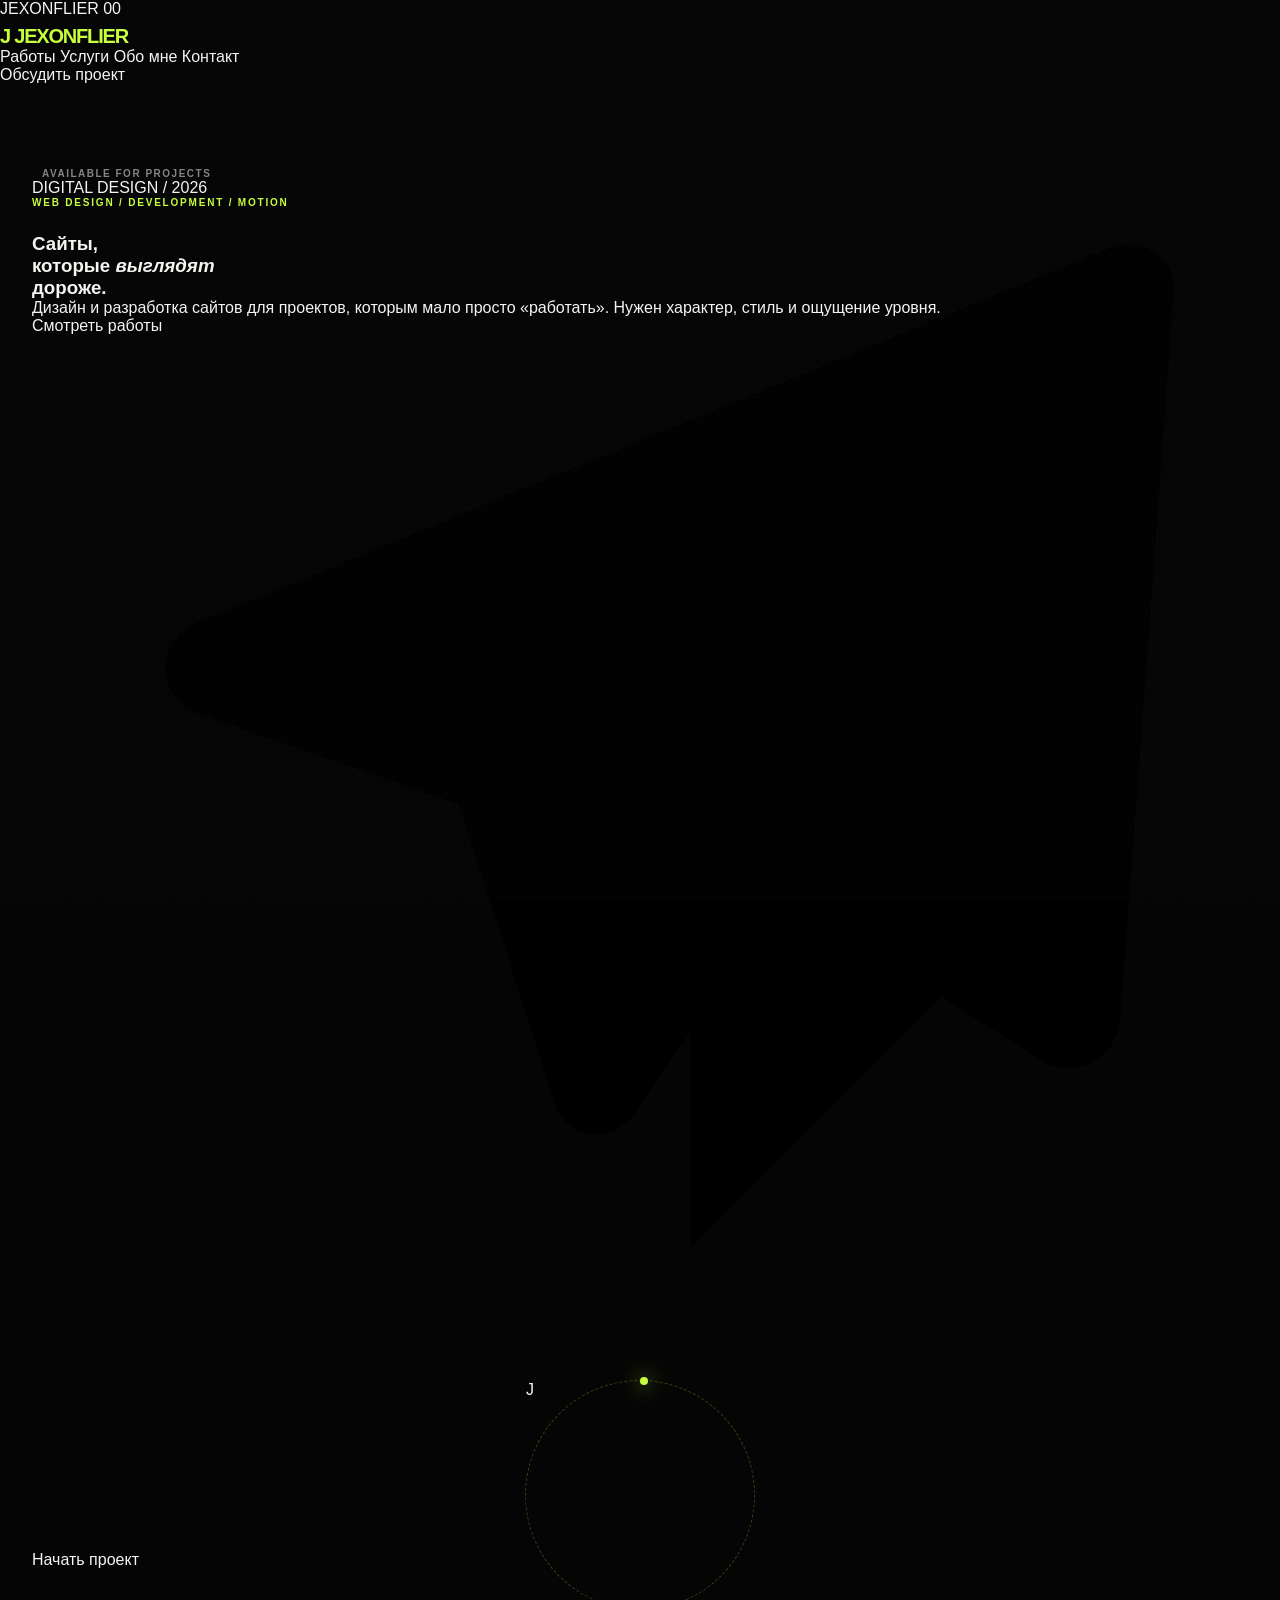
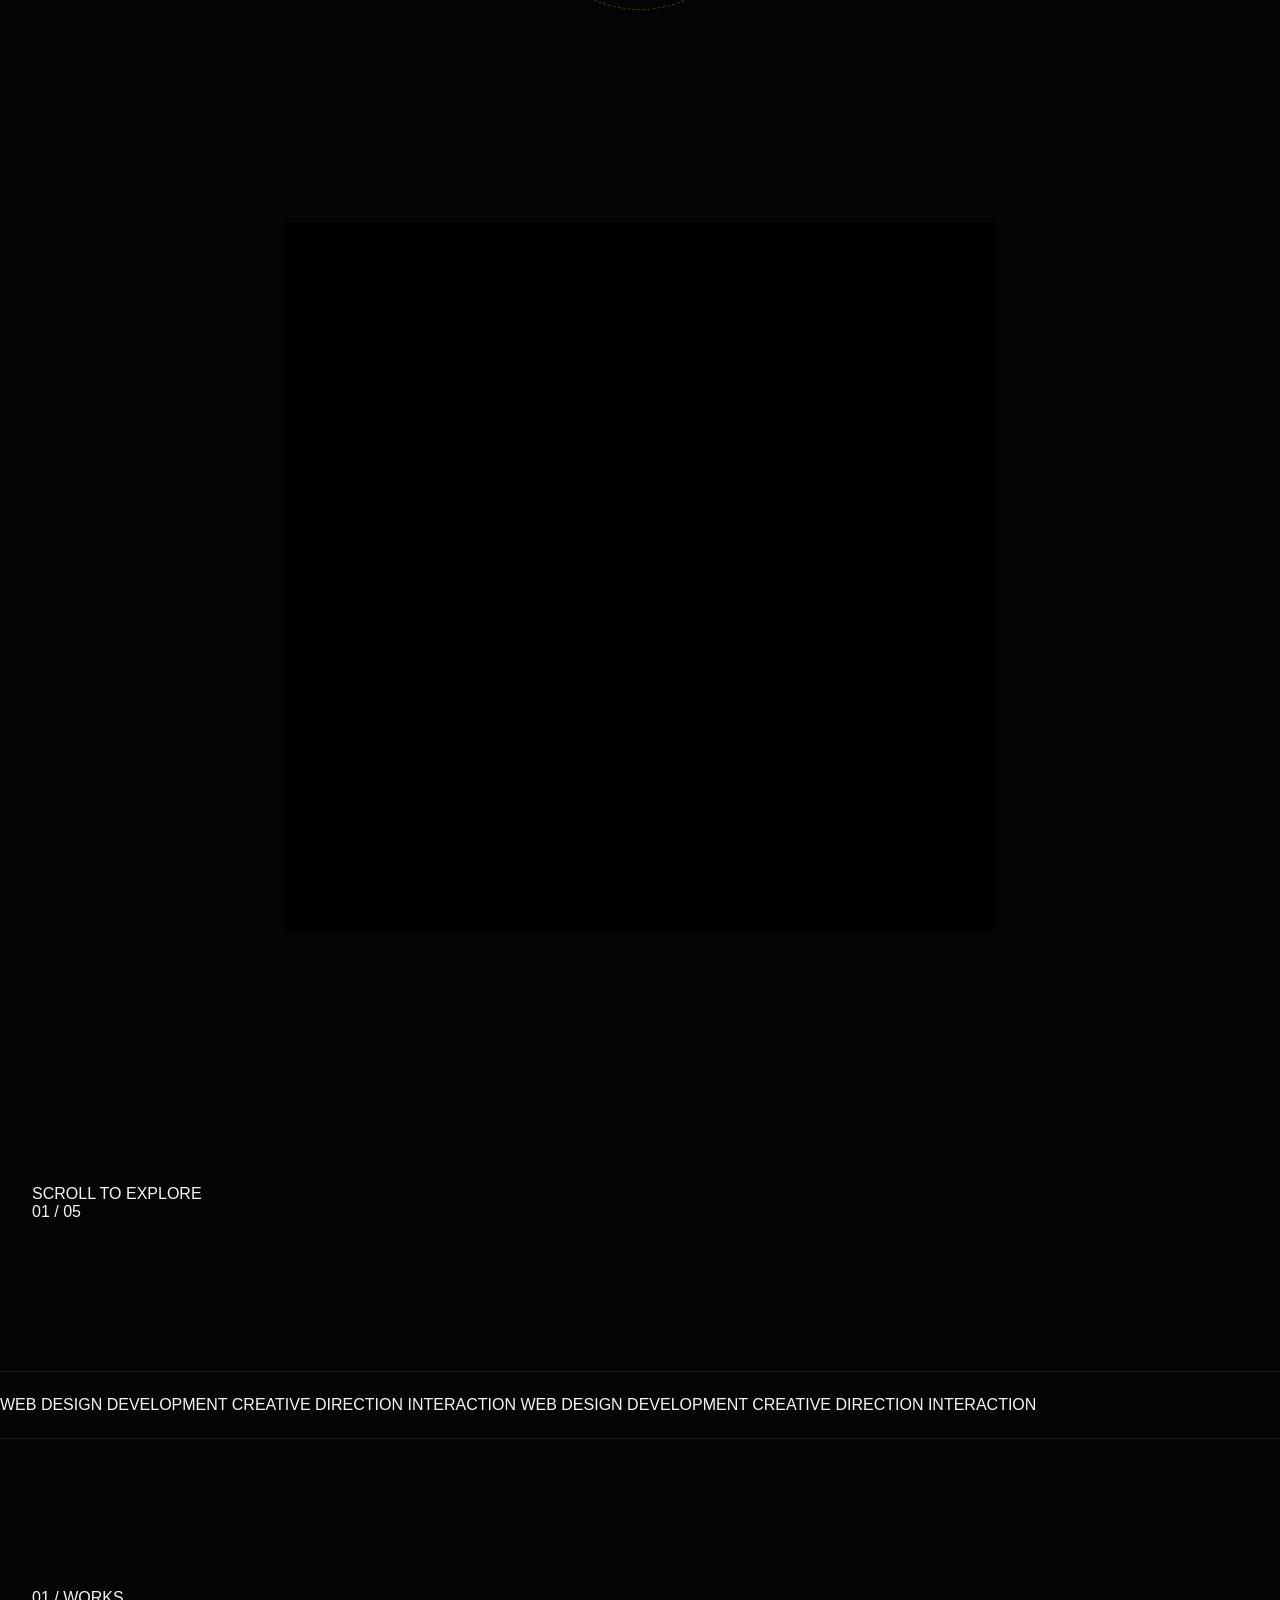
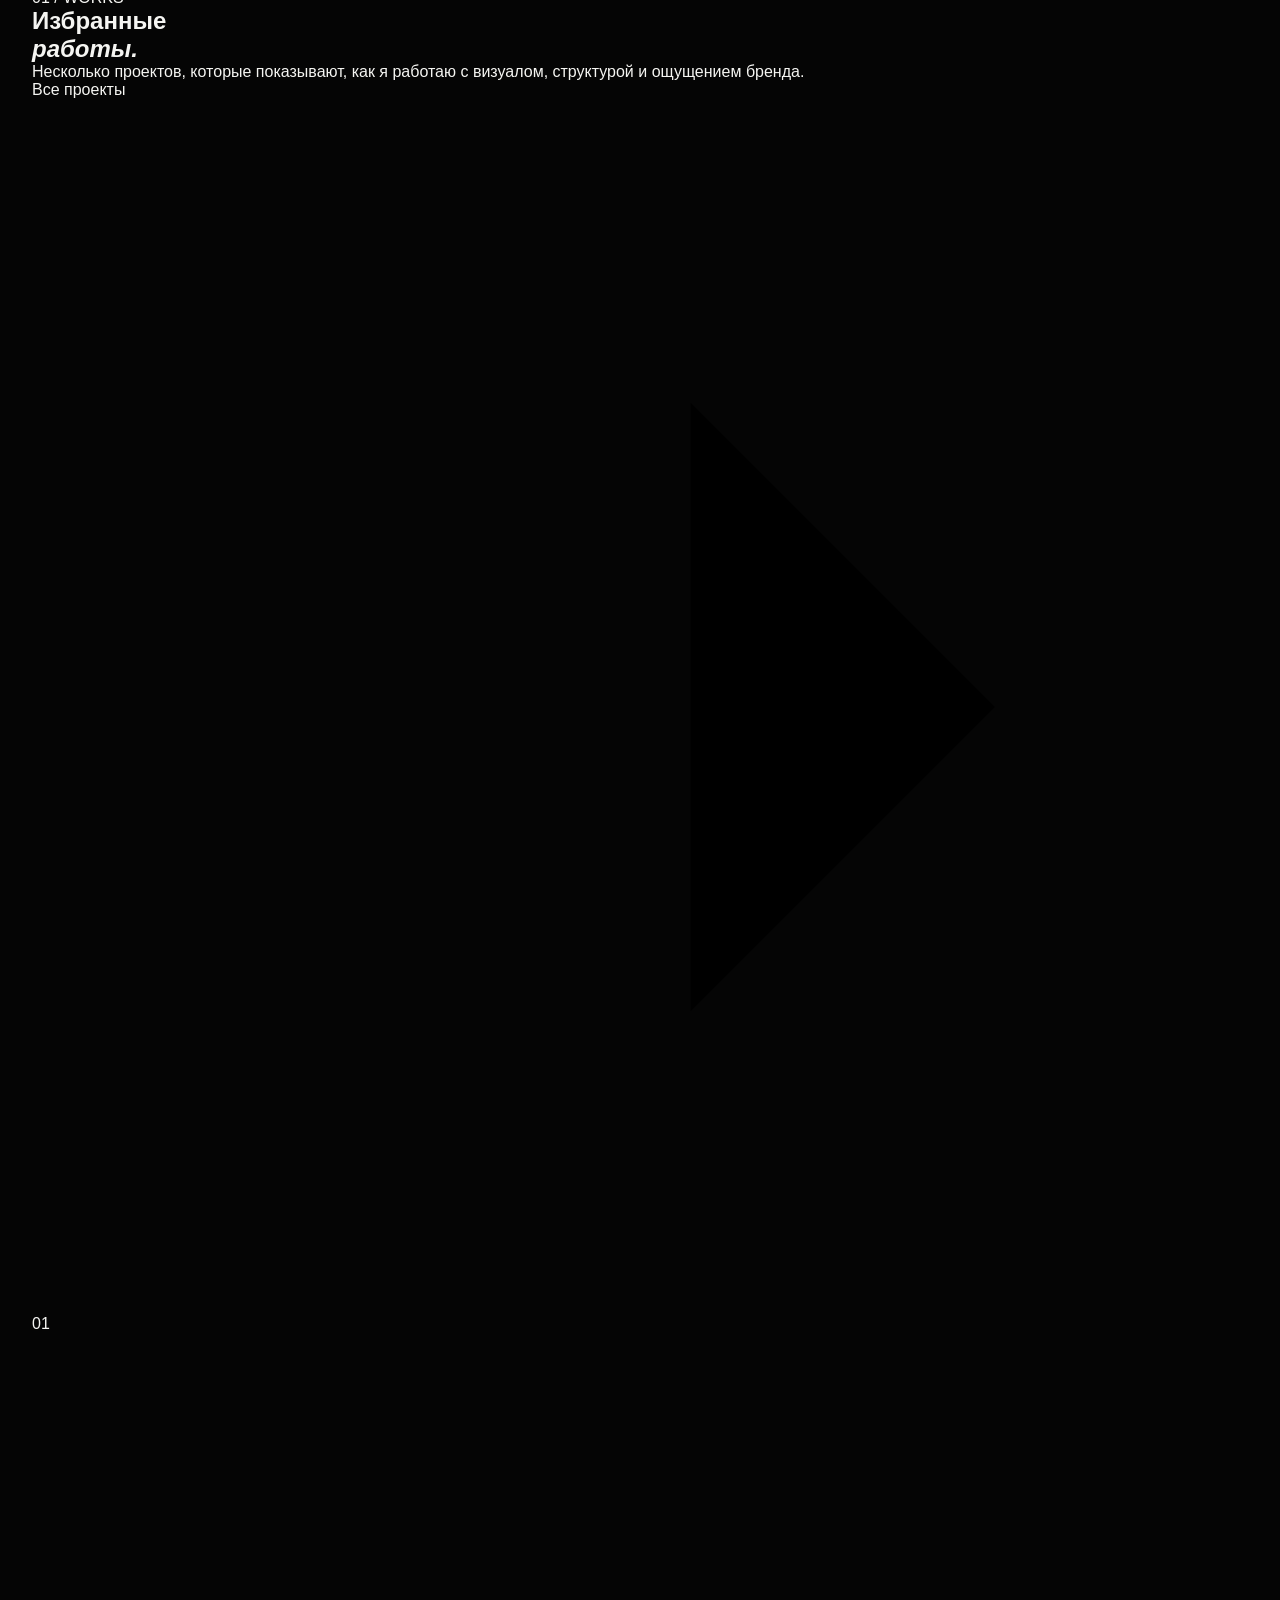
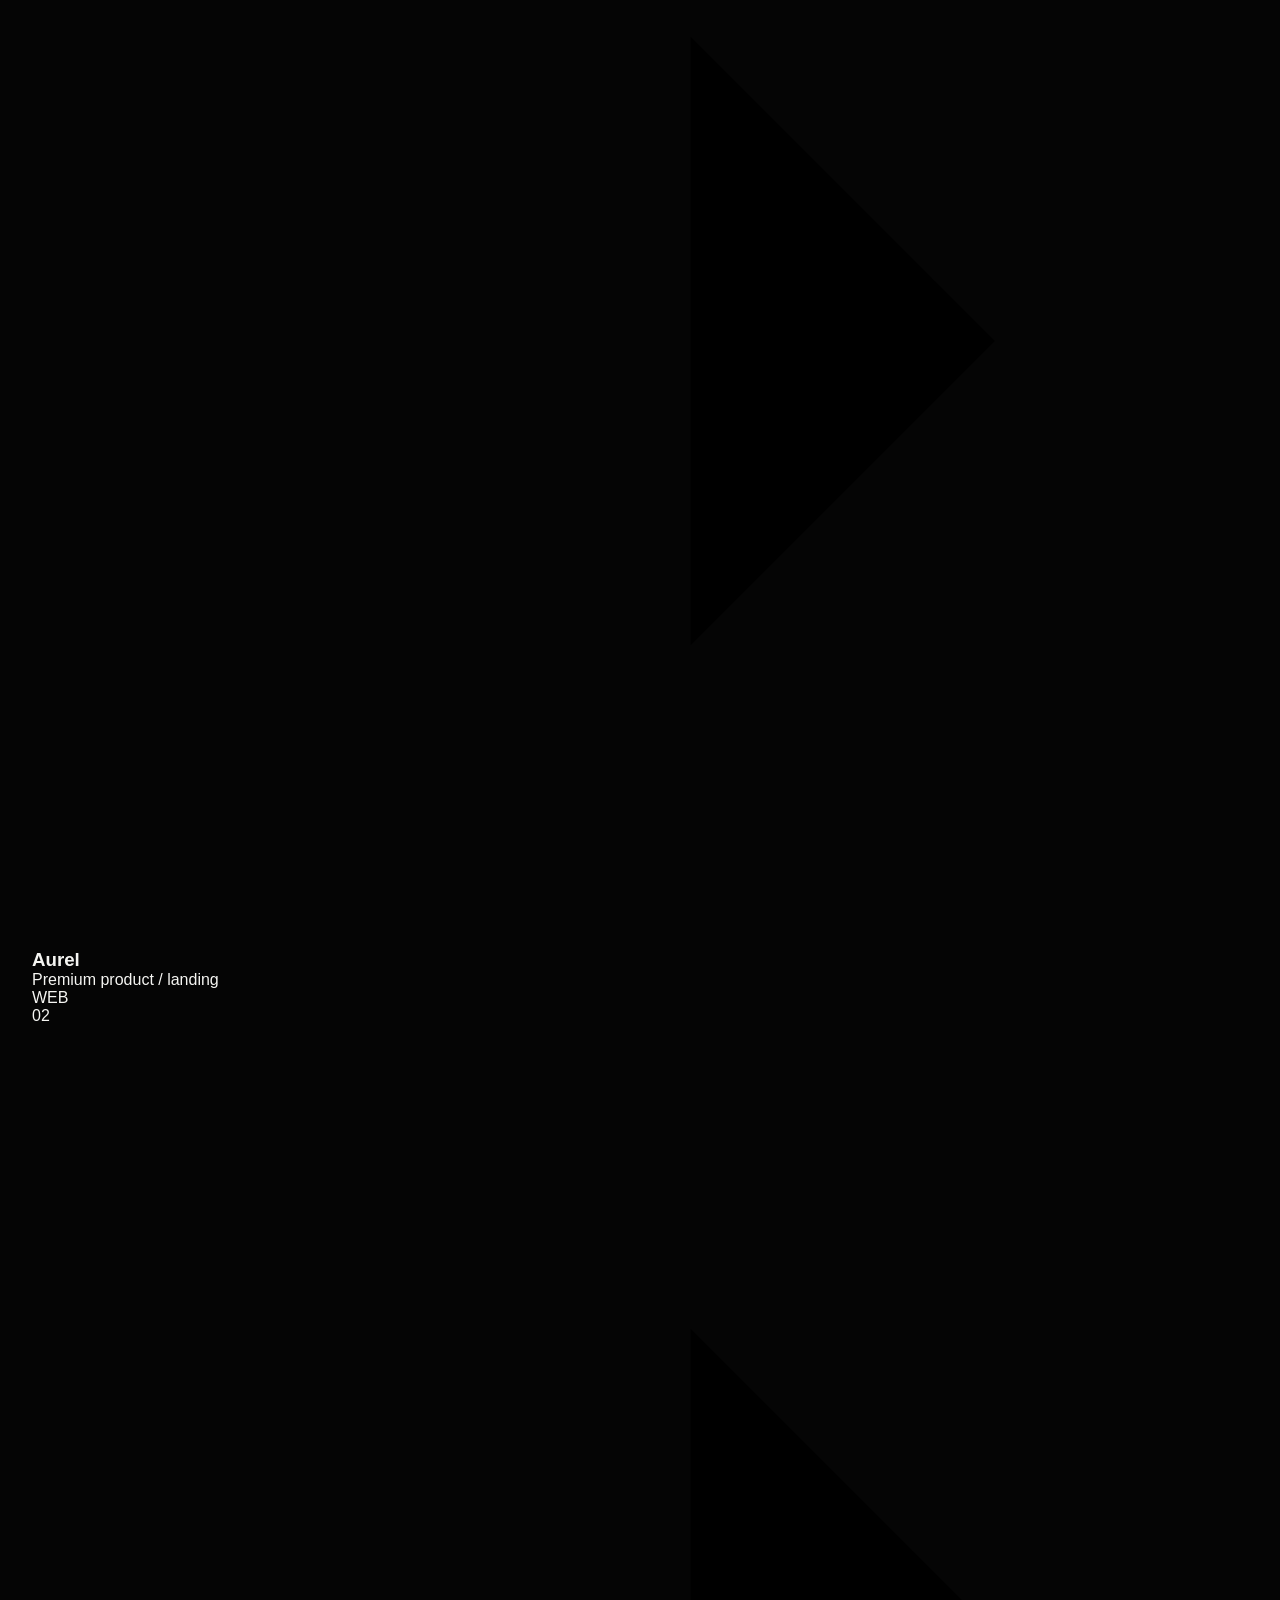
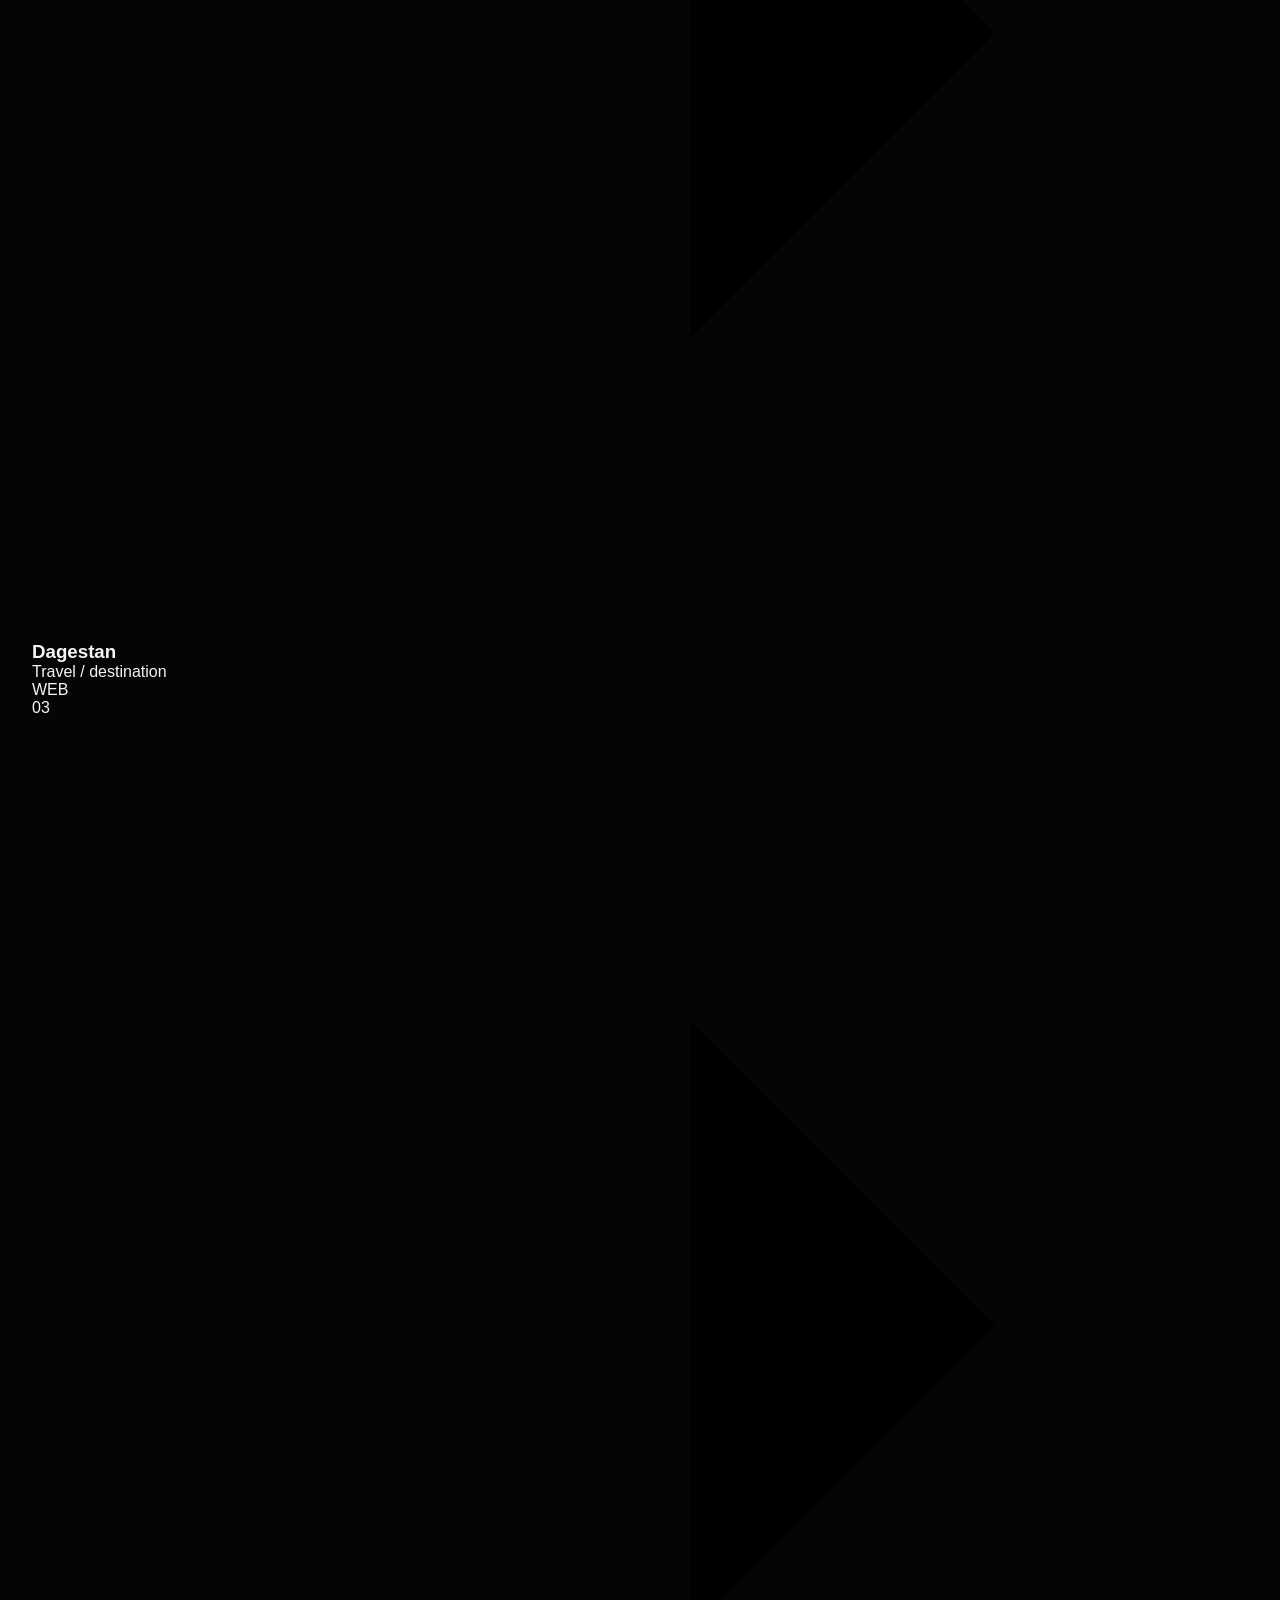
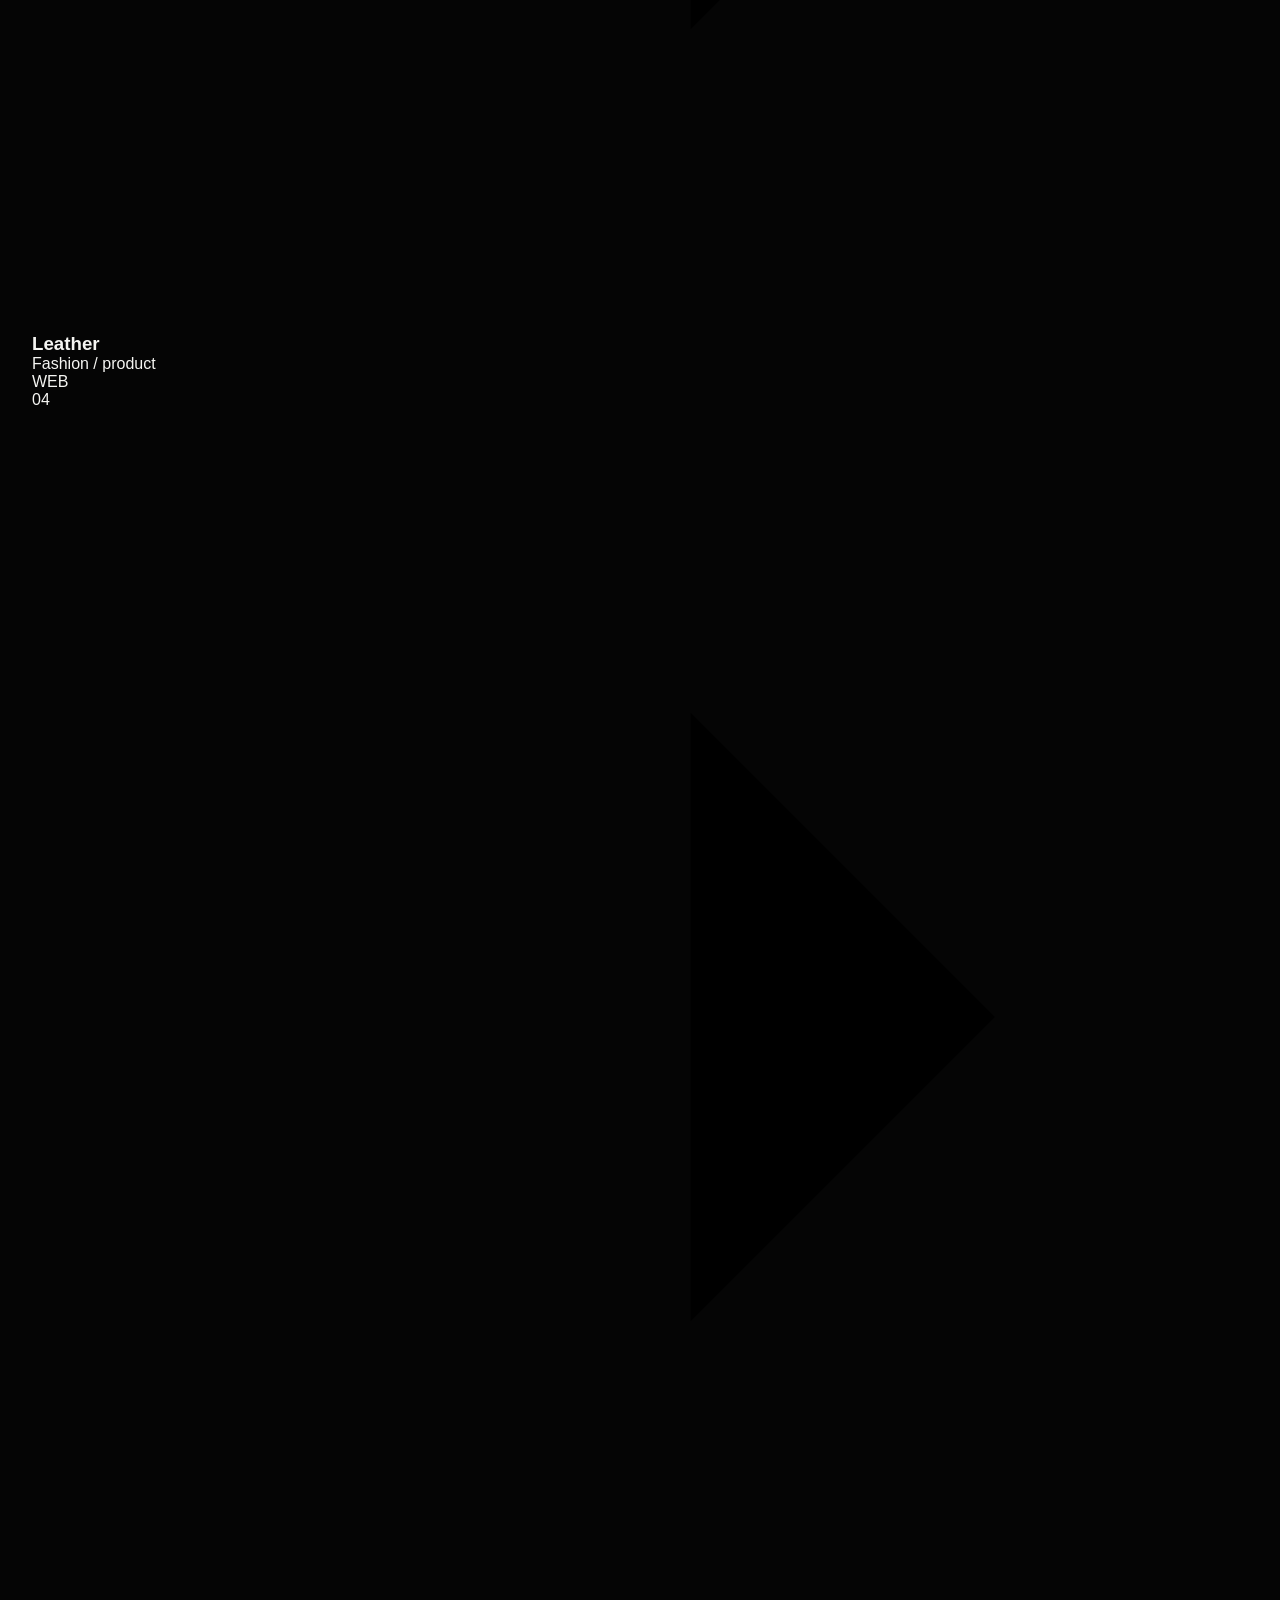
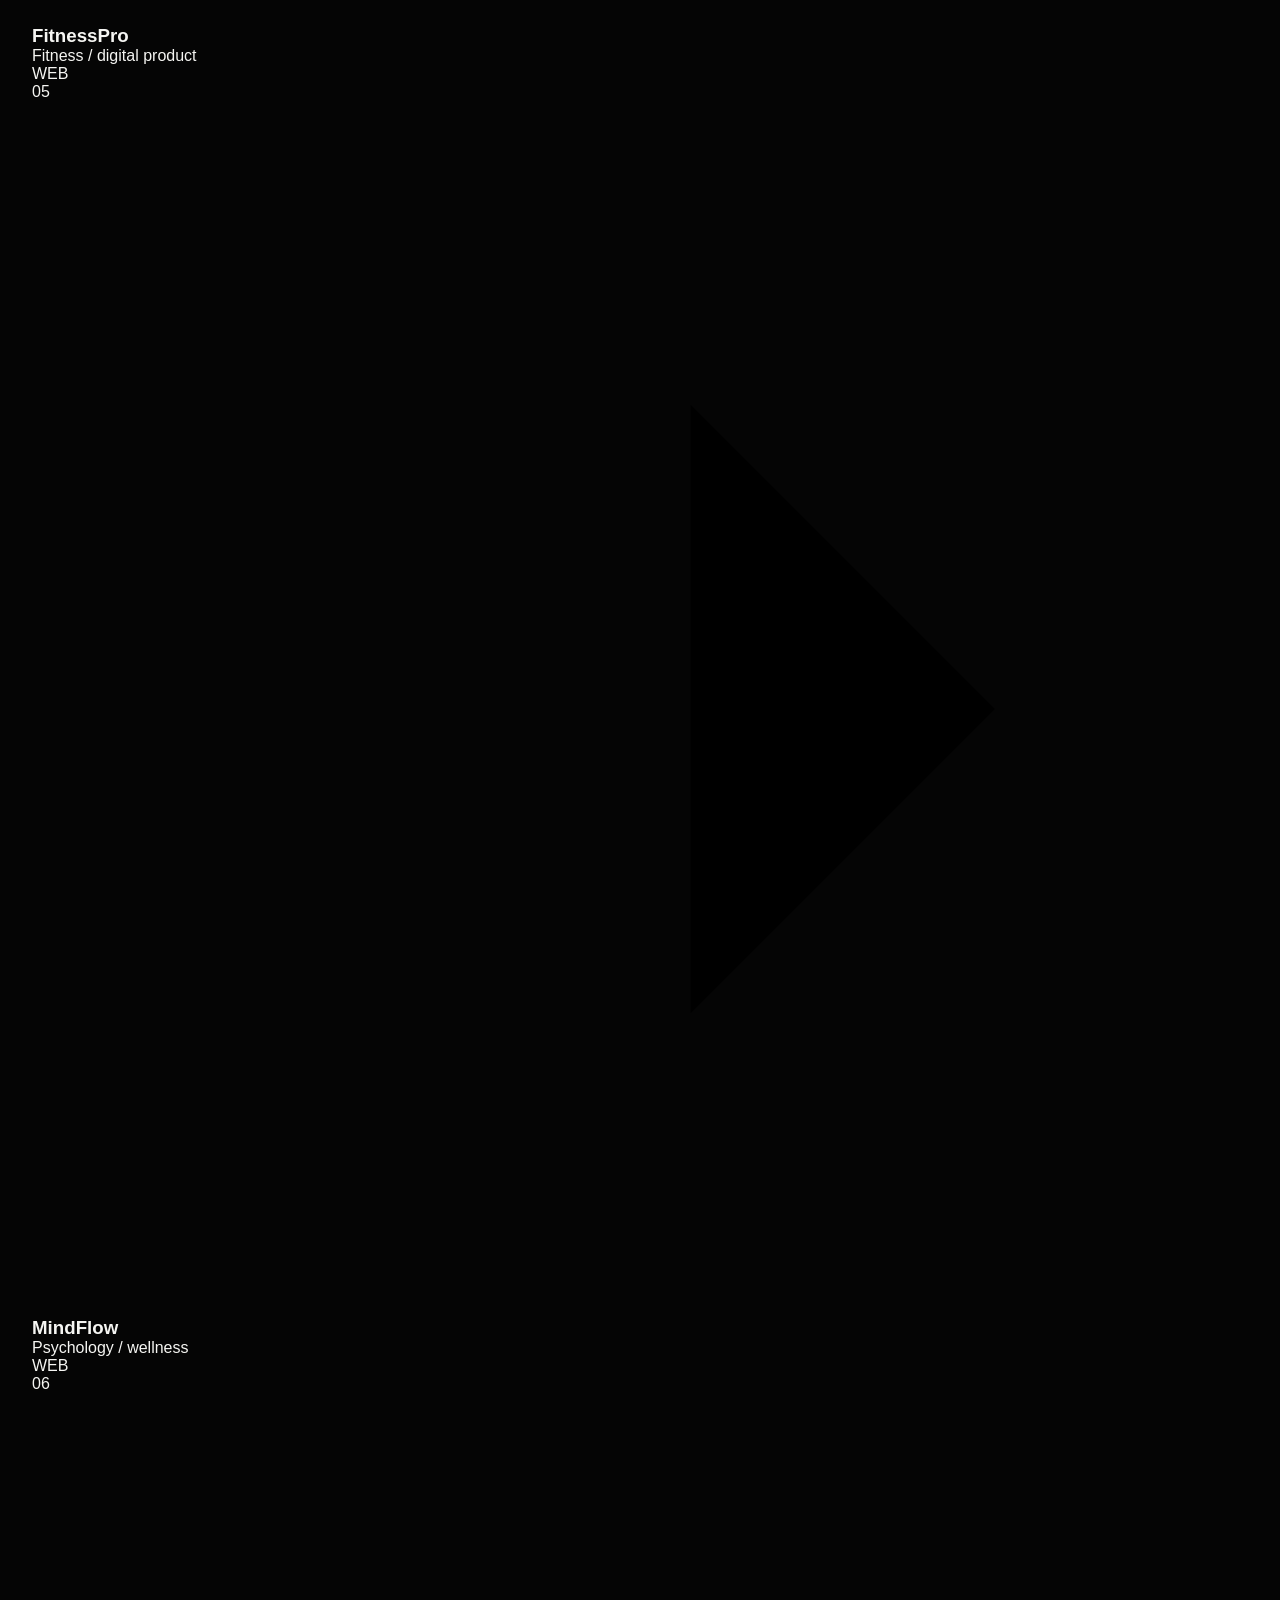
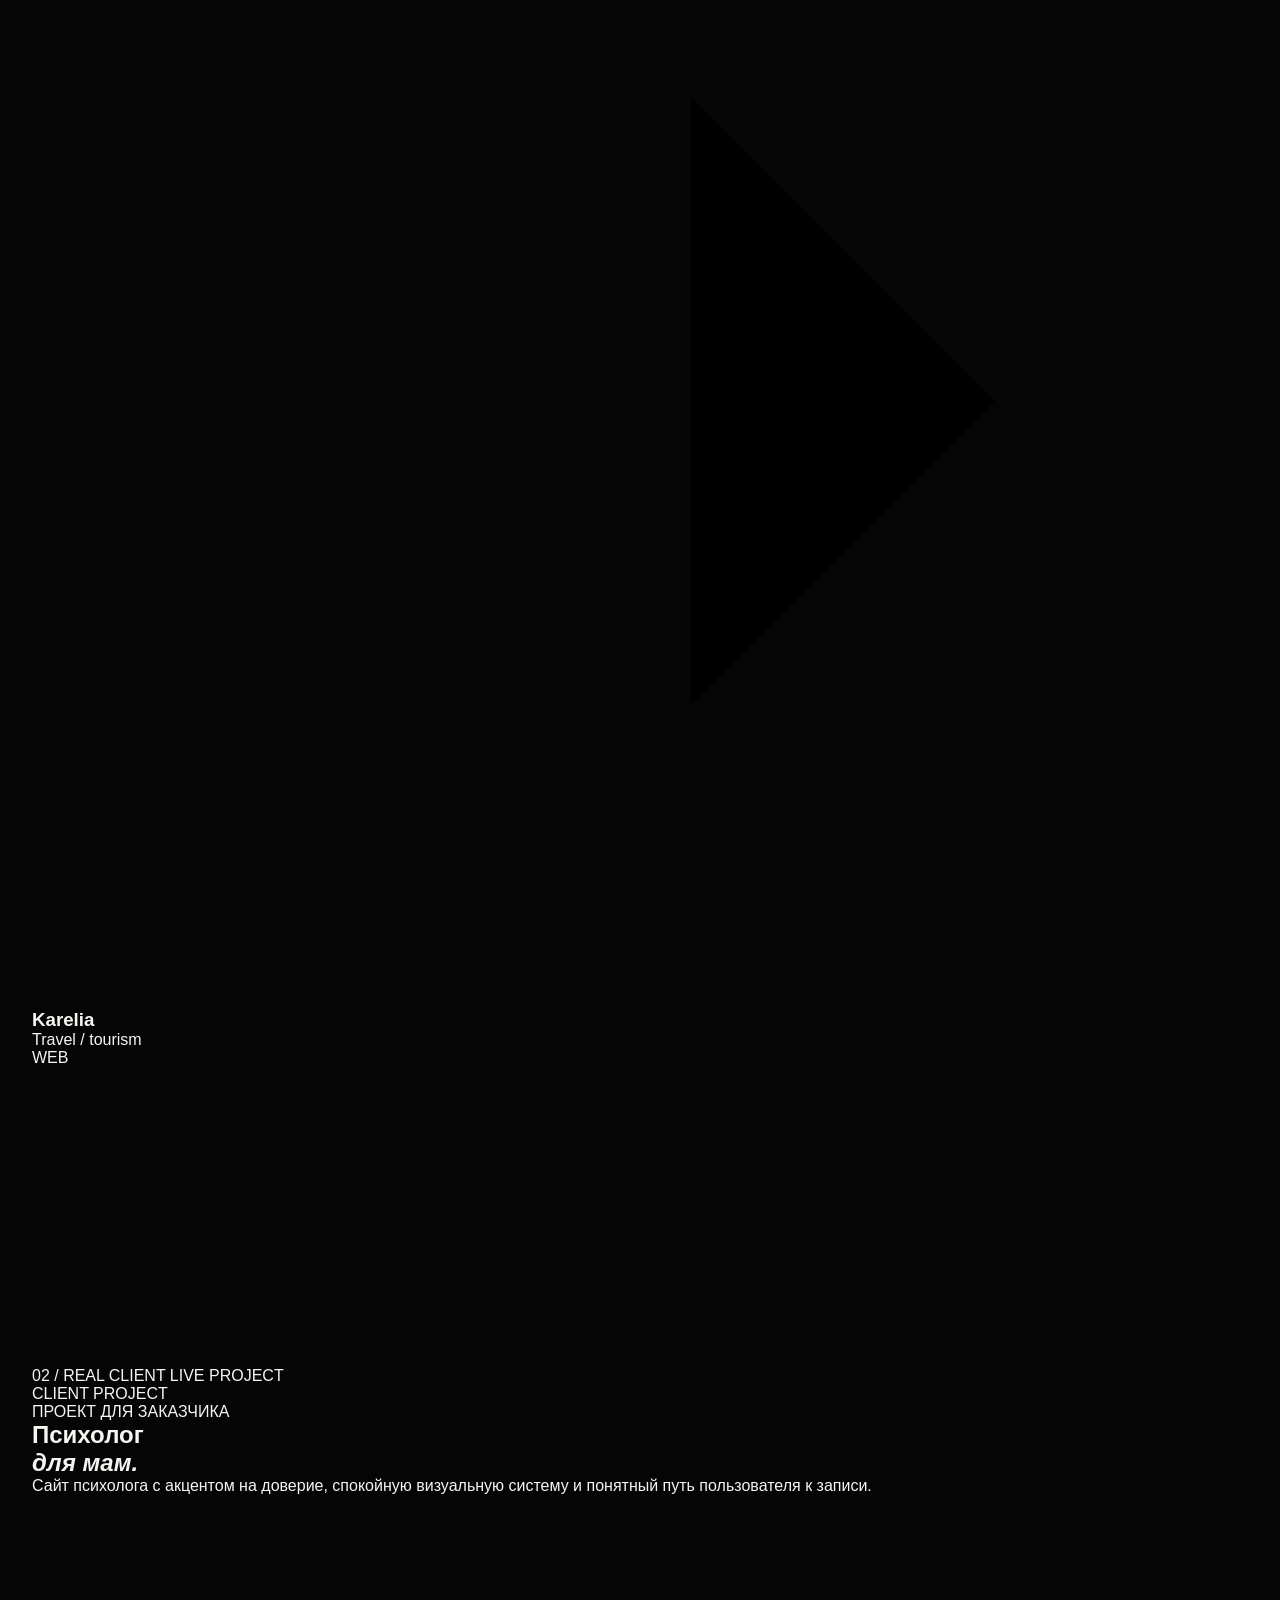
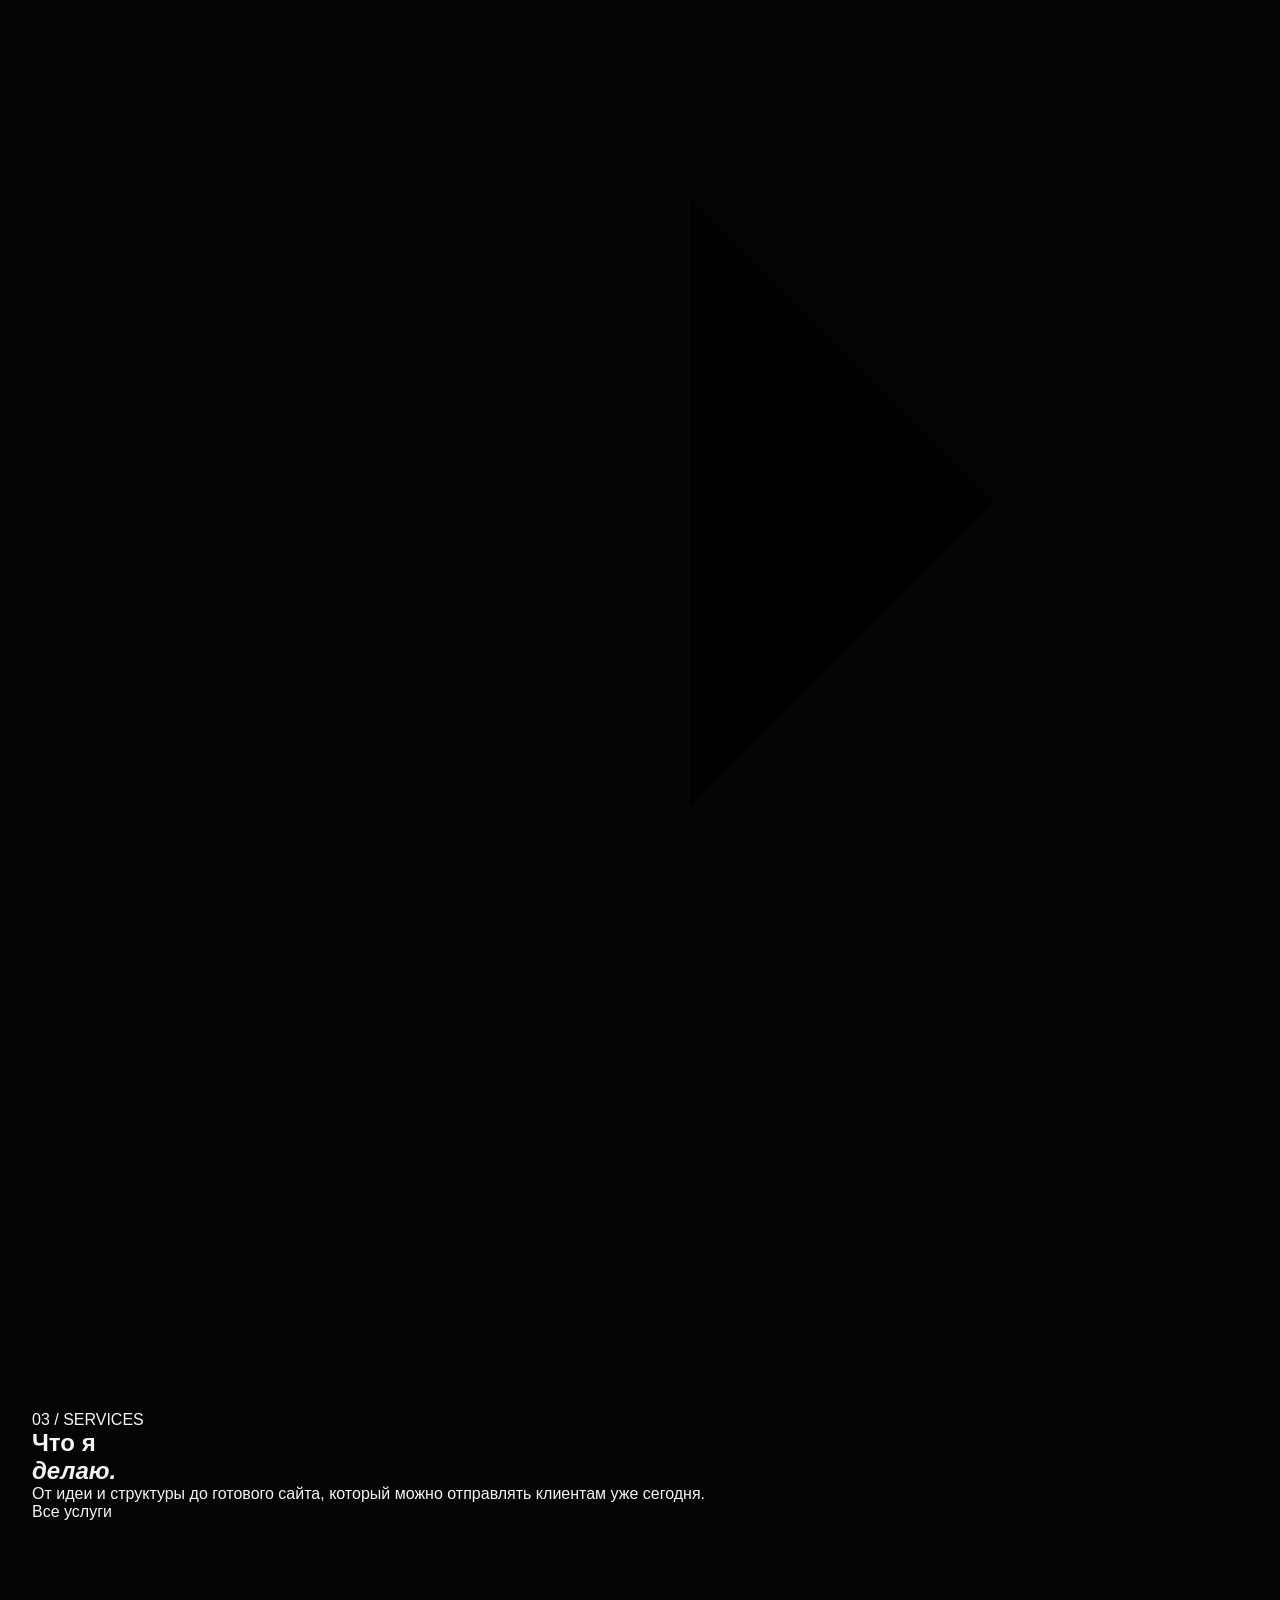
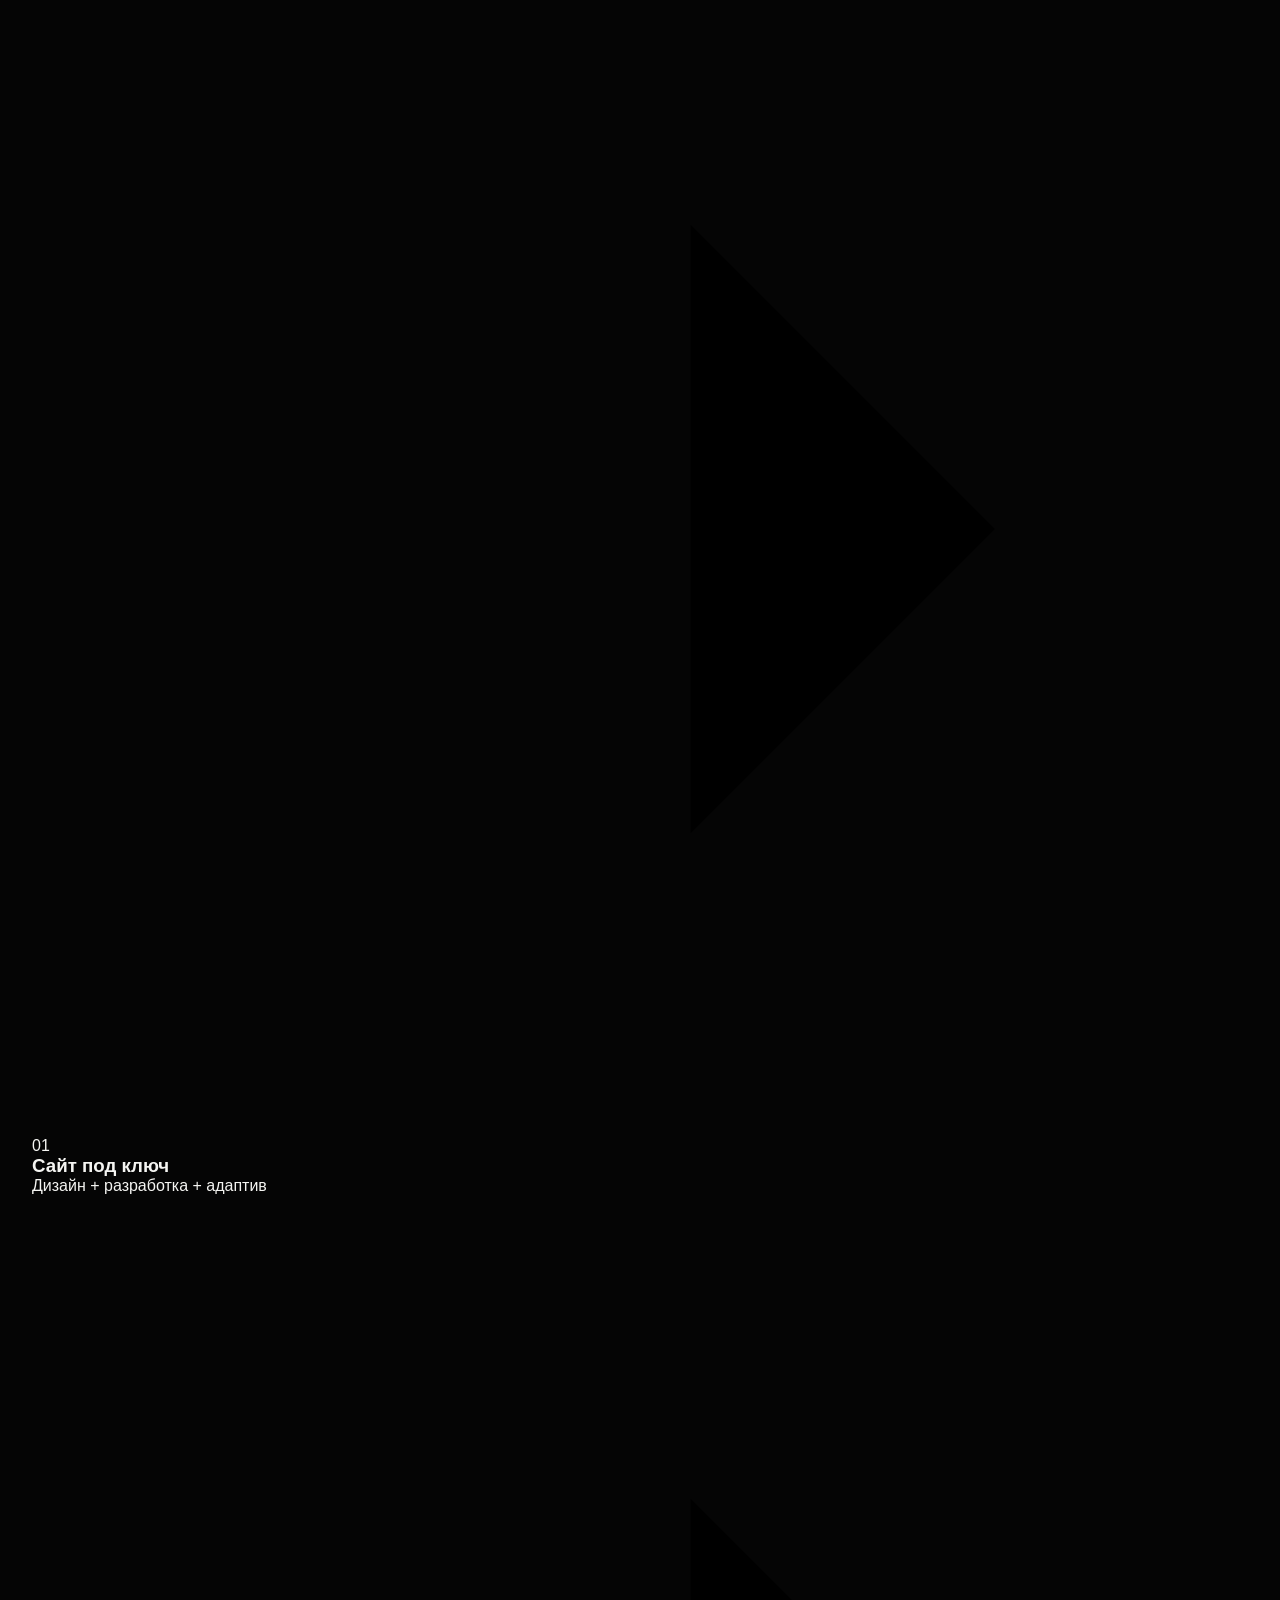
==== commit c1e26ce2: "Update index.html" ====
--- a/index.html
+++ b/index.html
@@ -1,767 +1,1478 @@
-<!DOCTYPE html>
+<!doctype html>
 <html lang="ru">
 <head>
-    <meta charset="UTF-8">
-    <meta name="viewport" content="width=device-width, initial-scale=1.0, user-scalable=yes">
-    <meta name="theme-color" content="#050505">
-    <title>JEXONFLIER — Digital Design & Websites</title>
-
-    <link rel="preconnect" href="https://fonts.googleapis.com">
-    <link rel="preconnect" href="https://fonts.gstatic.com" crossorigin>
-    <link href="https://fonts.googleapis.com/css2?family=Inter:wght@400;500;600;700;800;900&display=swap" rel="stylesheet">
-
-    <link rel="stylesheet" href="style.css">
+  <meta charset="UTF-8">
+  <meta name="viewport" content="width=device-width, initial-scale=1.0, viewport-fit=cover">
+  <meta name="theme-color" content="#070707">
+  <meta name="description" content="JEXONFLIER — Digital Design & Websites">
+  <title>JEXONFLIER — Digital Design & Websites</title>
+
+  <link rel="preconnect" href="https://fonts.googleapis.com">
+  <link rel="preconnect" href="https://fonts.gstatic.com" crossorigin>
+  <link href="https://fonts.googleapis.com/css2?family=DM+Mono:wght@400;500&family=Manrope:wght@400;500;600;700;800&display=swap" rel="stylesheet">
+
+  <link rel="stylesheet" href="style.css">
 </head>
 
 <body>
 
-<div class="page-loader">
-    <div class="loader-logo">JEXONFLIER<span>.</span></div>
-    <div class="loader-line"><span></span></div>
-</div>
-
-<div class="cursor-dot"></div>
-<div class="cursor-ring"></div>
-<div class="cursor-label">OPEN</div>
-
-<div class="noise"></div>
-<div class="grid-bg"></div>
-
-<div class="scroll-progress">
-    <span></span>
-</div>
-
-<header class="header" id="header">
-    <a href="#top" class="logo magnetic">
-        JEXONFLIER<span>.</span>
+  <!-- LOADER -->
+  <div class="loader" id="loader">
+    <div class="loader__top">
+      <span>JEXONFLIER</span>
+      <span id="loaderPercent">00</span>
+    </div>
+    <div class="loader__line">
+      <span></span>
+    </div>
+  </div>
+
+  <!-- EFFECTS -->
+  <div class="noise"></div>
+  <div class="cursor-glow" id="cursorGlow"></div>
+  <div class="scroll-progress" id="scrollProgress"></div>
+
+  <!-- HEADER -->
+  <header class="header" id="header">
+
+    <a href="#home" class="logo magnetic" aria-label="JEXONFLIER">
+      <span class="logo__mark">J</span>
+      <span>JEXONFLIER</span>
     </a>
 
-    <nav class="nav">
+    <nav class="desktop-nav">
+      <a href="#works">Работы</a>
+      <a href="#services">Услуги</a>
+      <a href="#about">Обо мне</a>
+      <a href="#contact">Контакт</a>
+    </nav>
+
+    <a
+      class="button button--lime magnetic header-cta"
+      href="https://t.me/Jexonflier"
+      target="_blank"
+      rel="noopener"
+    >
+      <span>Обсудить проект</span>
+
+      <svg viewBox="0 0 24 24" aria-hidden="true">
+        <path d="M21 3 3.7 10.1c-.8.3-.8 1.4 0 1.7l4.9 1.7 1.8 5.6c.2.7 1.1.8 1.5.2l2.8-4.1 4.8 3.1c.6.4 1.4 0 1.5-.7L22 4c.1-.7-.4-1-1-1Z"/>
+        <path d="m8.7 13.5 8.7-7.2-6.5 8.3"/>
+      </svg>
+    </a>
+
+    <button
+      class="menu-toggle"
+      id="menuToggle"
+      aria-label="Открыть меню"
+      aria-expanded="false"
+    >
+      <span></span>
+      <span></span>
+    </button>
+
+  </header>
+
+  <!-- MOBILE MENU -->
+  <div class="mobile-menu" id="mobileMenu">
+
+    <div class="mobile-menu__inner">
+
+      <span class="mobile-menu__label mono">NAVIGATION</span>
+
+      <nav>
+        <a href="#home">Главная</a>
         <a href="#works">Работы</a>
         <a href="#services">Услуги</a>
-        <a href="#contact">Контакты</a>
-    </nav>
-
-    <a href="https://t.me/Jexonflier" target="_blank" class="header-contact magnetic">
-        <span>Связаться</span>
-        <svg viewBox="0 0 24 24" aria-hidden="true">
-            <path d="M5 12h13M13 6l6 6-6 6"/>
+        <a href="#about">Обо мне</a>
+        <a href="#contact">Контакт</a>
+      </nav>
+
+      <a
+        href="https://t.me/Jexonflier"
+        target="_blank"
+        rel="noopener"
+        class="button button--lime"
+      >
+        Telegram
+      </a>
+
+    </div>
+
+  </div>
+
+  <!-- APP -->
+  <main id="app">
+
+    <!-- ================================================= -->
+    <!-- HOME -->
+    <!-- ================================================= -->
+
+    <section class="page page--home" data-page="home">
+
+      <!-- HERO -->
+      <section class="hero section">
+
+        <div class="hero__grid"></div>
+
+        <div class="hero__glow hero__glow--one"></div>
+        <div class="hero__glow hero__glow--two"></div>
+
+        <div class="container hero__inner">
+
+          <div class="hero__meta reveal">
+
+            <span class="status">
+              <i></i>
+              AVAILABLE FOR PROJECTS
+            </span>
+
+            <span class="mono">
+              DIGITAL DESIGN / 2026
+            </span>
+
+          </div>
+
+          <div class="hero__title-wrap">
+
+            <p class="eyebrow reveal">
+              WEB DESIGN / DEVELOPMENT / MOTION
+            </p>
+
+            <h1 class="hero__title reveal">
+              Сайты,<br>
+              которые <em>выглядят</em><br>
+              дороже.
+            </h1>
+
+            <p class="hero__copy reveal">
+              Дизайн и разработка сайтов для проектов,
+              которым мало просто «работать».
+              Нужен характер, стиль и ощущение уровня.
+            </p>
+
+          </div>
+
+          <div class="hero__actions reveal">
+
+            <a href="#works" class="button button--lime magnetic">
+
+              <span>Смотреть работы</span>
+
+              <svg viewBox="0 0 24 24">
+                <path d="M5 12h13"/>
+                <path d="m13 6 6 6-6 6"/>
+              </svg>
+
+            </a>
+
+            <a href="#contact" class="button button--ghost magnetic">
+
+              <span>Начать проект</span>
+
+              <svg viewBox="0 0 24 24">
+                <path d="M5 5h14v14H5z"/>
+                <path d="m8 12 3 3 5-6"/>
+              </svg>
+
+            </a>
+
+          </div>
+
+          <!-- ORBIT -->
+          <div class="hero-orbit" data-parallax="0.08">
+
+            <div class="orbit-ring orbit-ring--one"></div>
+            <div class="orbit-ring orbit-ring--two"></div>
+
+            <div class="orbit-core">
+
+              <div class="orbit-core__inner">
+                <span>J</span>
+              </div>
+
+            </div>
+
+            <div class="orbit-dot orbit-dot--one"></div>
+            <div class="orbit-dot orbit-dot--two"></div>
+            <div class="orbit-dot orbit-dot--three"></div>
+
+          </div>
+
+          <div class="hero__bottom reveal">
+
+            <span class="mono">SCROLL TO EXPLORE</span>
+
+            <div class="scroll-line">
+              <span></span>
+            </div>
+
+            <span class="mono">01 / 05</span>
+
+          </div>
+
+        </div>
+
+      </section>
+
+
+      <!-- MARQUEE -->
+      <section class="marquee-section">
+
+        <div class="marquee">
+
+          <div class="marquee__track">
+
+            <span>WEB DESIGN</span>
+            <b></b>
+            <span>DEVELOPMENT</span>
+            <b></b>
+            <span>CREATIVE DIRECTION</span>
+            <b></b>
+            <span>INTERACTION</span>
+            <b></b>
+            <span>WEB DESIGN</span>
+            <b></b>
+            <span>DEVELOPMENT</span>
+            <b></b>
+            <span>CREATIVE DIRECTION</span>
+            <b></b>
+            <span>INTERACTION</span>
+            <b></b>
+
+          </div>
+
+        </div>
+
+      </section>
+
+
+      <!-- FEATURED WORKS -->
+      <section class="section works-preview" id="works">
+
+        <div class="container">
+
+          <div class="section-heading reveal">
+
+            <div>
+              <span class="section-index mono">01 / WORKS</span>
+
+              <h2>
+                Избранные<br>
+                <em>работы.</em>
+              </h2>
+            </div>
+
+            <div class="section-heading__side">
+              <p>
+                Несколько проектов, которые показывают,
+                как я работаю с визуалом, структурой
+                и ощущением бренда.
+              </p>
+
+              <a href="#works" class="text-link">
+                Все проекты
+                <svg viewBox="0 0 24 24">
+                  <path d="M5 12h13"/>
+                  <path d="m13 6 6 6-6 6"/>
+                </svg>
+              </a>
+            </div>
+
+          </div>
+
+
+          <div class="projects-grid">
+
+            <!-- AUREL -->
+            <article
+              class="project-card project-card--large tilt reveal"
+              data-project="aurel"
+              data-tilt
+            >
+
+              <a href="#project/aurel" class="project-card__link">
+
+                <div class="project-card__image">
+
+                  <img
+                    src="images/aurel.jpg"
+                    alt="Aurel"
+                    loading="lazy"
+                  >
+
+                  <div class="project-card__overlay"></div>
+
+                  <span class="project-card__number mono">01</span>
+
+                  <span class="project-card__open">
+                    <svg viewBox="0 0 24 24">
+                      <path d="M5 12h13"/>
+                      <path d="m13 6 6 6-6 6"/>
+                    </svg>
+                  </span>
+
+                </div>
+
+                <div class="project-card__info">
+
+                  <div>
+                    <h3>Aurel</h3>
+                    <span>Premium product / landing</span>
+                  </div>
+
+                  <span class="project-card__tag">WEB</span>
+
+                </div>
+
+              </a>
+
+            </article>
+
+
+            <!-- DAGESTAN -->
+            <article
+              class="project-card tilt reveal"
+              data-project="dagestan"
+              data-tilt
+            >
+
+              <a href="#project/dagestan" class="project-card__link">
+
+                <div class="project-card__image">
+
+                  <img
+                    src="images/dagestan.jpg"
+                    alt="Dagestan"
+                    loading="lazy"
+                  >
+
+                  <div class="project-card__overlay"></div>
+
+                  <span class="project-card__number mono">02</span>
+
+                  <span class="project-card__open">
+                    <svg viewBox="0 0 24 24">
+                      <path d="M5 12h13"/>
+                      <path d="m13 6 6 6-6 6"/>
+                    </svg>
+                  </span>
+
+                </div>
+
+                <div class="project-card__info">
+
+                  <div>
+                    <h3>Dagestan</h3>
+                    <span>Travel / destination</span>
+                  </div>
+
+                  <span class="project-card__tag">WEB</span>
+
+                </div>
+
+              </a>
+
+            </article>
+
+
+            <!-- LEATHER -->
+            <article
+              class="project-card tilt reveal"
+              data-project="leather"
+              data-tilt
+            >
+
+              <a href="#project/leather" class="project-card__link">
+
+                <div class="project-card__image">
+
+                  <img
+                    src="images/leather.jpg"
+                    alt="Leather"
+                    loading="lazy"
+                  >
+
+                  <div class="project-card__overlay"></div>
+
+                  <span class="project-card__number mono">03</span>
+
+                  <span class="project-card__open">
+                    <svg viewBox="0 0 24 24">
+                      <path d="M5 12h13"/>
+                      <path d="m13 6 6 6-6 6"/>
+                    </svg>
+                  </span>
+
+                </div>
+
+                <div class="project-card__info">
+
+                  <div>
+                    <h3>Leather</h3>
+                    <span>Fashion / product</span>
+                  </div>
+
+                  <span class="project-card__tag">WEB</span>
+
+                </div>
+
+              </a>
+
+            </article>
+
+
+            <!-- FITNESS -->
+            <article
+              class="project-card project-card--wide tilt reveal"
+              data-project="fitness"
+              data-tilt
+            >
+
+              <a href="#project/fitness" class="project-card__link">
+
+                <div class="project-card__image">
+
+                  <img
+                    src="images/fitness.jpg"
+                    alt="FitnessPro"
+                    loading="lazy"
+                  >
+
+                  <div class="project-card__overlay"></div>
+
+                  <span class="project-card__number mono">04</span>
+
+                  <span class="project-card__open">
+                    <svg viewBox="0 0 24 24">
+                      <path d="M5 12h13"/>
+                      <path d="m13 6 6 6-6 6"/>
+                    </svg>
+                  </span>
+
+                </div>
+
+                <div class="project-card__info">
+
+                  <div>
+                    <h3>FitnessPro</h3>
+                    <span>Fitness / digital product</span>
+                  </div>
+
+                  <span class="project-card__tag">WEB</span>
+
+                </div>
+
+              </a>
+
+            </article>
+
+
+            <!-- MINDFLOW -->
+            <article
+              class="project-card tilt reveal"
+              data-project="mindflow"
+              data-tilt
+            >
+
+              <a href="#project/mindflow" class="project-card__link">
+
+                <div class="project-card__image">
+
+                  <img
+                    src="images/mindflow.jpg"
+                    alt="MindFlow"
+                    loading="lazy"
+                  >
+
+                  <div class="project-card__overlay"></div>
+
+                  <span class="project-card__number mono">05</span>
+
+                  <span class="project-card__open">
+                    <svg viewBox="0 0 24 24">
+                      <path d="M5 12h13"/>
+                      <path d="m13 6 6 6-6 6"/>
+                    </svg>
+                  </span>
+
+                </div>
+
+                <div class="project-card__info">
+
+                  <div>
+                    <h3>MindFlow</h3>
+                    <span>Psychology / wellness</span>
+                  </div>
+
+                  <span class="project-card__tag">WEB</span>
+
+                </div>
+
+              </a>
+
+            </article>
+
+
+            <!-- KARELIA -->
+            <article
+              class="project-card tilt reveal"
+              data-project="karelia"
+              data-tilt
+            >
+
+              <a href="#project/karelia" class="project-card__link">
+
+                <div class="project-card__image">
+
+                  <img
+                    src="images/karelia.jpg"
+                    alt="Karelia"
+                    loading="lazy"
+                  >
+
+                  <div class="project-card__overlay"></div>
+
+                  <span class="project-card__number mono">06</span>
+
+                  <span class="project-card__open">
+                    <svg viewBox="0 0 24 24">
+                      <path d="M5 12h13"/>
+                      <path d="m13 6 6 6-6 6"/>
+                    </svg>
+                  </span>
+
+                </div>
+
+                <div class="project-card__info">
+
+                  <div>
+                    <h3>Karelia</h3>
+                    <span>Travel / tourism</span>
+                  </div>
+
+                  <span class="project-card__tag">WEB</span>
+
+                </div>
+
+              </a>
+
+            </article>
+
+          </div>
+
+        </div>
+
+      </section>
+
+
+      <!-- REAL CLIENT -->
+      <section class="client-feature section">
+
+        <div class="container">
+
+          <div class="client-feature__label reveal">
+            <span class="section-index mono">02 / REAL CLIENT</span>
+            <span class="client-feature__status">
+              <i></i>
+              LIVE PROJECT
+            </span>
+          </div>
+
+          <a
+            href="#project/psycholog"
+            class="client-feature__card reveal tilt"
+            data-tilt
+          >
+
+            <div class="client-feature__image">
+
+              <img
+                src="images/psycholog_mam.jpg"
+                alt="Психолог для мам"
+                loading="lazy"
+              >
+
+              <div class="client-feature__overlay"></div>
+
+              <div class="client-feature__badge">
+                <span>CLIENT PROJECT</span>
+              </div>
+
+            </div>
+
+            <div class="client-feature__content">
+
+              <div>
+                <span class="mono">ПРОЕКТ ДЛЯ ЗАКАЗЧИКА</span>
+
+                <h2>
+                  Психолог<br>
+                  <em>для мам.</em>
+                </h2>
+              </div>
+
+              <div class="client-feature__right">
+
+                <p>
+                  Сайт психолога с акцентом на доверие,
+                  спокойную визуальную систему и понятный
+                  путь пользователя к записи.
+                </p>
+
+                <span class="round-arrow">
+                  <svg viewBox="0 0 24 24">
+                    <path d="M5 12h13"/>
+                    <path d="m13 6 6 6-6 6"/>
+                  </svg>
+                </span>
+
+              </div>
+
+            </div>
+
+          </a>
+
+        </div>
+
+      </section>
+
+
+      <!-- SERVICES TEASER -->
+      <section class="section services-preview">
+
+        <div class="container">
+
+          <div class="section-heading reveal">
+
+            <div>
+              <span class="section-index mono">03 / SERVICES</span>
+
+              <h2>
+                Что я<br>
+                <em>делаю.</em>
+              </h2>
+            </div>
+
+            <div class="section-heading__side">
+              <p>
+                От идеи и структуры до готового сайта,
+                который можно отправлять клиентам уже сегодня.
+              </p>
+
+              <a href="#services" class="text-link">
+                Все услуги
+                <svg viewBox="0 0 24 24">
+                  <path d="M5 12h13"/>
+                  <path d="m13 6 6 6-6 6"/>
+                </svg>
+              </a>
+            </div>
+
+          </div>
+
+          <div class="services-list">
+
+            <a href="#services" class="service-row reveal magnetic">
+
+              <span class="service-row__num mono">01</span>
+
+              <div class="service-row__title">
+                <h3>Сайт под ключ</h3>
+                <span>Дизайн + разработка + адаптив</span>
+              </div>
+
+              <span class="service-row__icon">
+                <svg viewBox="0 0 24 24">
+                  <path d="M5 12h13"/>
+                  <path d="m13 6 6 6-6 6"/>
+                </svg>
+              </span>
+
+            </a>
+
+
+            <a href="#services" class="service-row reveal magnetic">
+
+              <span class="service-row__num mono">02</span>
+
+              <div class="service-row__title">
+                <h3>Landing page</h3>
+                <span>Сильный первый экран + конверсия</span>
+              </div>
+
+              <span class="service-row__icon">
+                <svg viewBox="0 0 24 24">
+                  <path d="M5 12h13"/>
+                  <path d="m13 6 6 6-6 6"/>
+                </svg>
+              </span>
+
+            </a>
+
+
+            <a href="#services" class="service-row reveal magnetic">
+
+              <span class="service-row__num mono">03</span>
+
+              <div class="service-row__title">
+                <h3>Редизайн</h3>
+                <span>Обновление визуала и структуры</span>
+              </div>
+
+              <span class="service-row__icon">
+                <svg viewBox="0 0 24 24">
+                  <path d="M5 12h13"/>
+                  <path d="m13 6 6 6-6 6"/>
+                </svg>
+              </span>
+
+            </a>
+
+          </div>
+
+        </div>
+
+      </section>
+
+
+      <!-- ABOUT TEASER -->
+      <section class="section about-preview">
+
+        <div class="container about-preview__grid">
+
+          <div class="about-preview__visual reveal">
+
+            <div class="about-orb">
+
+              <div class="about-orb__grid"></div>
+
+              <div class="about-orb__center">
+                J
+              </div>
+
+              <span class="about-orb__label mono">
+                JEXONFLIER
+              </span>
+
+            </div>
+
+          </div>
+
+          <div class="about-preview__content reveal">
+
+            <span class="section-index mono">04 / ABOUT</span>
+
+            <h2>
+              Не просто<br>
+              сайт. <em>Образ.</em>
+            </h2>
+
+            <p>
+              Я собираю сайты вокруг идеи, а не вокруг
+              случайного набора блоков. Важны композиция,
+              типографика, движение, детали и то,
+              какое впечатление остаётся после первого экрана.
+            </p>
+
+            <a href="#about" class="button button--ghost magnetic">
+              <span>Подробнее</span>
+              <svg viewBox="0 0 24 24">
+                <path d="M5 12h13"/>
+                <path d="m13 6 6 6-6 6"/>
+              </svg>
+            </a>
+
+          </div>
+
+        </div>
+
+      </section>
+
+
+      <!-- CTA -->
+      <section class="section final-cta">
+
+        <div class="container">
+
+          <div class="final-cta__box reveal">
+
+            <div class="final-cta__glow"></div>
+
+            <span class="section-index mono">05 / START</span>
+
+            <h2>
+              Есть идея?<br>
+              <em>Соберём её.</em>
+            </h2>
+
+            <p>
+              Напиши мне в Telegram — обсудим задачу,
+              сроки и подходящий формат.
+            </p>
+
+            <a
+              href="https://t.me/Jexonflier"
+              target="_blank"
+              rel="noopener"
+              class="button button--lime button--large magnetic"
+            >
+              <span>Написать в Telegram</span>
+              <svg viewBox="0 0 24 24">
+                <path d="M21 3 3.7 10.1c-.8.3-.8 1.4 0 1.7l4.9 1.7 1.8 5.6c.2.7 1.1.8 1.5.2l2.8-4.1 4.8 3.1c.6.4 1.4 0 1.5-.7L22 4c.1-.7-.4-1-1-1Z"/>
+                <path d="m8.7 13.5 8.7-7.2-6.5 8.3"/>
+              </svg>
+            </a>
+
+          </div>
+
+        </div>
+
+      </section>
+
+    </section>
+
+
+    <!-- ================================================= -->
+    <!-- WORKS PAGE -->
+    <!-- ================================================= -->
+
+    <section class="page inner-page" data-page="works">
+
+      <div class="container inner-page__top">
+
+        <span class="section-index mono reveal">01 / WORKS</span>
+
+        <h1 class="inner-page__title reveal">
+          Все<br><em>работы.</em>
+        </h1>
+
+        <p class="inner-page__intro reveal">
+          Подборка сайтов, лендингов и digital-проектов.
+          Каждый проект собран с нуля под свою задачу.
+        </p>
+
+      </div>
+
+      <div class="container">
+
+        <div class="projects-grid projects-grid--all">
+
+          <article class="project-card project-card--large tilt reveal" data-tilt>
+            <a href="#project/aurel" class="project-card__link">
+              <div class="project-card__image">
+                <img src="images/aurel.jpg" alt="Aurel" loading="lazy">
+                <div class="project-card__overlay"></div>
+                <span class="project-card__number mono">01</span>
+                <span class="project-card__open">
+                  <svg viewBox="0 0 24 24"><path d="M5 12h13"/><path d="m13 6 6 6-6 6"/></svg>
+                </span>
+              </div>
+              <div class="project-card__info">
+                <div><h3>Aurel</h3><span>Premium product / landing</span></div>
+                <span class="project-card__tag">WEB</span>
+              </div>
+            </a>
+          </article>
+
+          <article class="project-card tilt reveal" data-tilt>
+            <a href="#project/dagestan" class="project-card__link">
+              <div class="project-card__image">
+                <img src="images/dagestan.jpg" alt="Dagestan" loading="lazy">
+                <div class="project-card__overlay"></div>
+                <span class="project-card__number mono">02</span>
+                <span class="project-card__open">
+                  <svg viewBox="0 0 24 24"><path d="M5 12h13"/><path d="m13 6 6 6-6 6"/></svg>
+                </span>
+              </div>
+              <div class="project-card__info">
+                <div><h3>Dagestan</h3><span>Travel / destination</span></div>
+                <span class="project-card__tag">WEB</span>
+              </div>
+            </a>
+          </article>
+
+          <article class="project-card tilt reveal" data-tilt>
+            <a href="#project/leather" class="project-card__link">
+              <div class="project-card__image">
+                <img src="images/leather.jpg" alt="Leather" loading="lazy">
+                <div class="project-card__overlay"></div>
+                <span class="project-card__number mono">03</span>
+                <span class="project-card__open">
+                  <svg viewBox="0 0 24 24"><path d="M5 12h13"/><path d="m13 6 6 6-6 6"/></svg>
+                </span>
+              </div>
+              <div class="project-card__info">
+                <div><h3>Leather</h3><span>Fashion / product</span></div>
+                <span class="project-card__tag">WEB</span>
+              </div>
+            </a>
+          </article>
+
+          <article class="project-card project-card--wide tilt reveal" data-tilt>
+            <a href="#project/fitness" class="project-card__link">
+              <div class="project-card__image">
+                <img src="images/fitness.jpg" alt="FitnessPro" loading="lazy">
+                <div class="project-card__overlay"></div>
+                <span class="project-card__number mono">04</span>
+                <span class="project-card__open">
+                  <svg viewBox="0 0 24 24"><path d="M5 12h13"/><path d="m13 6 6 6-6 6"/></svg>
+                </span>
+              </div>
+              <div class="project-card__info">
+                <div><h3>FitnessPro</h3><span>Fitness / digital product</span></div>
+                <span class="project-card__tag">WEB</span>
+              </div>
+            </a>
+          </article>
+
+          <article class="project-card tilt reveal" data-tilt>
+            <a href="#project/mindflow" class="project-card__link">
+              <div class="project-card__image">
+                <img src="images/mindflow.jpg" alt="MindFlow" loading="lazy">
+                <div class="project-card__overlay"></div>
+                <span class="project-card__number mono">05</span>
+                <span class="project-card__open">
+                  <svg viewBox="0 0 24 24"><path d="M5 12h13"/><path d="m13 6 6 6-6 6"/></svg>
+                </span>
+              </div>
+              <div class="project-card__info">
+                <div><h3>MindFlow</h3><span>Psychology / wellness</span></div>
+                <span class="project-card__tag">WEB</span>
+              </div>
+            </a>
+          </article>
+
+          <article class="project-card tilt reveal" data-tilt>
+            <a href="#project/karelia" class="project-card__link">
+              <div class="project-card__image">
+                <img src="images/karelia.jpg" alt="Karelia" loading="lazy">
+                <div class="project-card__overlay"></div>
+                <span class="project-card__number mono">06</span>
+                <span class="project-card__open">
+                  <svg viewBox="0 0 24 24"><path d="M5 12h13"/><path d="m13 6 6 6-6 6"/></svg>
+                </span>
+              </div>
+              <div class="project-card__info">
+                <div><h3>Karelia</h3><span>Travel / tourism</span></div>
+                <span class="project-card__tag">WEB</span>
+              </div>
+            </a>
+          </article>
+
+          <article class="project-card project-card--large tilt reveal" data-tilt>
+            <a href="#project/psycholog" class="project-card__link">
+              <div class="project-card__image">
+                <img src="images/psycholog_mam.jpg" alt="Психолог для мам" loading="lazy">
+                <div class="project-card__overlay"></div>
+                <span class="project-card__number mono">07</span>
+                <span class="project-card__open">
+                  <svg viewBox="0 0 24 24"><path d="M5 12h13"/><path d="m13 6 6 6-6 6"/></svg>
+                </span>
+              </div>
+              <div class="project-card__info">
+                <div><h3>Психолог для мам</h3><span>Real client / psychology</span></div>
+                <span class="project-card__tag project-card__tag--lime">CLIENT</span>
+              </div>
+            </a>
+          </article>
+
+        </div>
+
+      </div>
+
+    </section>
+
+
+    <!-- ================================================= -->
+    <!-- SERVICES PAGE -->
+    <!-- ================================================= -->
+
+    <section class="page inner-page" data-page="services">
+
+      <div class="container inner-page__top">
+
+        <span class="section-index mono reveal">02 / SERVICES</span>
+
+        <h1 class="inner-page__title reveal">
+          Услуги<br>
+          <em>без лишнего.</em>
+        </h1>
+
+        <p class="inner-page__intro reveal">
+          Можно прийти с готовым ТЗ или просто с идеей.
+          Я помогу превратить её в цельный digital-продукт.
+        </p>
+
+      </div>
+
+      <div class="container">
+
+        <div class="services-detail">
+
+          <article class="service-detail reveal">
+            <div class="service-detail__head">
+              <span class="service-detail__num mono">01</span>
+              <span class="service-detail__icon">
+                <svg viewBox="0 0 24 24">
+                  <rect x="3" y="4" width="18" height="15" rx="2"/>
+                  <path d="M8 22h8"/>
+                  <path d="M12 19v3"/>
+                  <path d="M7 8h10"/>
+                </svg>
+              </span>
+            </div>
+            <h2>Сайт под ключ</h2>
+            <p>
+              Полный цикл: структура, визуальная концепция,
+              дизайн, адаптивная вёрстка, анимации и финальная
+              сборка проекта.
+            </p>
+            <ul>
+              <li>Уникальный дизайн</li>
+              <li>Адаптация под телефон</li>
+              <li>Анимации и интерактив</li>
+              <li>Готовность к публикации</li>
+            </ul>
+          </article>
+
+          <article class="service-detail reveal">
+            <div class="service-detail__head">
+              <span class="service-detail__num mono">02</span>
+              <span class="service-detail__icon">
+                <svg viewBox="0 0 24 24">
+                  <path d="M4 19 20 3"/>
+                  <path d="M7 4H4v3"/>
+                  <path d="M17 20h3v-3"/>
+                  <path d="M5 12h5"/>
+                  <path d="M14 12h5"/>
+                </svg>
+              </span>
+            </div>
+            <h2>Landing page</h2>
+            <p>
+              Сильный одностраничный сайт для продукта,
+              услуги, специалиста или запуска. Фокус на
+              первом впечатлении и понятном действии.
+            </p>
+            <ul>
+              <li>Продающая структура</li>
+              <li>Первый экран с характером</li>
+              <li>Мобильная версия</li>
+              <li>CTA и микроанимации</li>
+            </ul>
+          </article>
+
+          <article class="service-detail reveal">
+            <div class="service-detail__head">
+              <span class="service-detail__num mono">03</span>
+              <span class="service-detail__icon">
+                <svg viewBox="0 0 24 24">
+                  <path d="M4 20h4L19 9l-4-4L4 16v4Z"/>
+                  <path d="m13 7 4 4"/>
+                </svg>
+              </span>
+            </div>
+            <h2>Редизайн</h2>
+            <p>
+              Если сайт уже есть, но выглядит устаревшим,
+              можно сохранить основу и полностью обновить
+              визуальную систему.
+            </p>
+            <ul>
+              <li>Аудит текущего сайта</li>
+              <li>Новая визуальная система</li>
+              <li>Новая типографика</li>
+              <li>Обновление UX</li>
+            </ul>
+          </article>
+
+          <article class="service-detail reveal">
+            <div class="service-detail__head">
+              <span class="service-detail__num mono">04</span>
+              <span class="service-detail__icon">
+                <svg viewBox="0 0 24 24">
+                  <path d="M12 3v18"/>
+                  <path d="M3 12h18"/>
+                  <circle cx="12" cy="12" r="8"/>
+                </svg>
+              </span>
+            </div>
+            <h2>Концепт & UI</h2>
+            <p>
+              Визуальная концепция и интерфейс для тех,
+              кто хочет сначала увидеть направление,
+              прежде чем собирать весь сайт.
+            </p>
+            <ul>
+              <li>Art direction</li>
+              <li>UI-концепт</li>
+              <li>Композиция</li>
+              <li>Дизайн-система</li>
+            </ul>
+          </article>
+
+        </div>
+
+      </div>
+
+      <div class="container process">
+
+        <div class="section-heading reveal">
+          <div>
+            <span class="section-index mono">03 / PROCESS</span>
+            <h2>Как это<br><em>происходит.</em></h2>
+          </div>
+        </div>
+
+        <div class="process-grid">
+
+          <div class="process-item reveal">
+            <span class="mono">01</span>
+            <h3>Задача</h3>
+            <p>Разбираем цель, аудиторию и формат проекта.</p>
+          </div>
+
+          <div class="process-item reveal">
+            <span class="mono">02</span>
+            <h3>Концепция</h3>
+            <p>Определяем визуальное направление и структуру.</p>
+          </div>
+
+          <div class="process-item reveal">
+            <span class="mono">03</span>
+            <h3>Сборка</h3>
+            <p>Создаю дизайн и превращаю его в рабочий сайт.</p>
+          </div>
+
+          <div class="process-item reveal">
+            <span class="mono">04</span>
+            <h3>Запуск</h3>
+            <p>Проверяем адаптив, детали и публикуем проект.</p>
+          </div>
+
+        </div>
+
+      </div>
+
+    </section>
+
+
+    <!-- ================================================= -->
+    <!-- ABOUT PAGE -->
+    <!-- ================================================= -->
+
+    <section class="page inner-page" data-page="about">
+
+      <div class="container inner-page__top">
+
+        <span class="section-index mono reveal">03 / ABOUT</span>
+
+        <h1 class="inner-page__title reveal">
+          Дизайн с<br>
+          <em>характером.</em>
+        </h1>
+
+        <p class="inner-page__intro reveal">
+          JEXONFLIER — это подход, в котором сайт должен
+          выглядеть как полноценный бренд, а не как набор
+          стандартных секций.
+        </p>
+
+      </div>
+
+      <div class="container about-page-grid">
+
+        <div class="about-page__visual reveal">
+
+          <div class="about-orb about-orb--large">
+            <div class="about-orb__grid"></div>
+            <div class="about-orb__center">J</div>
+            <span class="about-orb__label mono">DIGITAL / DESIGN</span>
+          </div>
+
+        </div>
+
+        <div class="about-page__text reveal">
+
+          <span class="mono">01 — APPROACH</span>
+
+          <h2>
+            Визуал должен<br>
+            <em>запоминаться.</em>
+          </h2>
+
+          <p>
+            Я не собираю сайты из случайных готовых решений.
+            Сначала появляется идея, затем композиция,
+            типографика, цвет и только после этого — код.
+          </p>
+
+          <p>
+            Поэтому даже небольшой лендинг может ощущаться
+            как законченный продукт: с собственной атмосферой,
+            ритмом и деталями.
+          </p>
+
+          <a href="#contact" class="button button--lime magnetic">
+            <span>Обсудить проект</span>
+            <svg viewBox="0 0 24 24">
+              <path d="M5 12h13"/>
+              <path d="m13 6 6 6-6 6"/>
+            </svg>
+          </a>
+
+        </div>
+
+      </div>
+
+      <div class="container stats">
+
+        <div class="stat reveal">
+          <strong>07</strong>
+          <span>Проектов<br>в портфолио</span>
+        </div>
+
+        <div class="stat reveal">
+          <strong>01</strong>
+          <span>Реальный<br>клиентский проект</span>
+        </div>
+
+        <div class="stat reveal">
+          <strong>∞</strong>
+          <span>Внимания<br>к деталям</span>
+        </div>
+
+      </div>
+
+    </section>
+
+
+    <!-- ================================================= -->
+    <!-- CONTACT PAGE -->
+    <!-- ================================================= -->
+
+    <section class="page inner-page contact-page" data-page="contact">
+
+      <div class="container contact-page__top">
+
+        <span class="section-index mono reveal">04 / CONTACT</span>
+
+        <h1 class="contact-page__title reveal">
+          Давай сделаем<br>
+          что-то <em>сильное.</em>
+        </h1>
+
+        <p class="contact-page__intro reveal">
+          Расскажи коротко, что тебе нужно.
+          Можно без ТЗ и сложных формулировок.
+        </p>
+
+      </div>
+
+      <div class="container contact-grid">
+
+        <div class="contact-card reveal">
+
+          <span class="mono">DIRECT CONTACT</span>
+
+          <h2>Telegram</h2>
+
+          <p>
+            Самый быстрый способ связаться со мной
+            и обсудить проект.
+          </p>
+
+          <a
+            class="contact-link"
+            href="https://t.me/Jexonflier"
+            target="_blank"
+            rel="noopener"
+          >
+            <span>@Jexonflier</span>
+            <svg viewBox="0 0 24 24">
+              <path d="M21 3 3.7 10.1c-.8.3-.8 1.4 0 1.7l4.9 1.7 1.8 5.6c.2.7 1.1.8 1.5.2l2.8-4.1 4.8 3.1c.6.4 1.4 0 1.5-.7L22 4c.1-.7-.4-1-1-1Z"/>
+              <path d="m8.7 13.5 8.7-7.2-6.5 8.3"/>
+            </svg>
+          </a>
+
+        </div>
+
+        <div class="contact-card contact-card--accent reveal">
+
+          <span class="mono">WHAT TO SEND</span>
+
+          <h2>Три вещи.</h2>
+
+          <ol>
+            <li>
+              <span>01</span>
+              Что за проект
+            </li>
+            <li>
+              <span>02</span>
+              Какой сайт нужен
+            </li>
+            <li>
+              <span>03</span>
+              Когда нужен результат
+            </li>
+          </ol>
+
+        </div>
+
+      </div>
+
+    </section>
+
+
+    <!-- ================================================= -->
+    <!-- PROJECT DETAIL -->
+    <!-- ================================================= -->
+
+    <section class="page project-page" data-page="project">
+
+      <div class="container project-page__top">
+
+        <a href="#works" class="back-link reveal">
+          <svg viewBox="0 0 24 24">
+            <path d="M19 12H5"/>
+            <path d="m11 18-6-6 6-6"/>
+          </svg>
+          <span>Назад к работам</span>
+        </a>
+
+        <div class="project-page__meta reveal">
+          <span class="section-index mono" id="projectNumber">01 / PROJECT</span>
+          <span class="mono" id="projectCategory">WEB</span>
+        </div>
+
+        <h1 class="project-page__title reveal" id="projectTitle">
+          Project
+        </h1>
+
+        <p class="project-page__description reveal" id="projectDescription">
+        </p>
+
+        <div class="project-page__actions reveal">
+
+          <a
+            href="#"
+            id="projectLive"
+            class="button button--lime magnetic"
+            target="_blank"
+            rel="noopener"
+          >
+            <span>Открыть сайт</span>
+            <svg viewBox="0 0 24 24">
+              <path d="M5 12h13"/>
+              <path d="m13 6 6 6-6 6"/>
+            </svg>
+          </a>
+
+        </div>
+
+      </div>
+
+      <div class="container project-page__image-wrap reveal">
+
+        <div class="project-page__image">
+
+          <img
+            id="projectImage"
+            src=""
+            alt=""
+          >
+
+          <div class="project-page__image-overlay"></div>
+
+        </div>
+
+      </div>
+
+      <div class="container project-page__bottom">
+
+        <div class="project-info reveal">
+
+          <span class="mono">PROJECT INFO</span>
+
+          <div class="project-info__row">
+            <span>Тип</span>
+            <strong id="projectType">Website</strong>
+          </div>
+
+          <div class="project-info__row">
+            <span>Направление</span>
+            <strong id="projectField">Digital</strong>
+          </div>
+
+          <div class="project-info__row">
+            <span>Роль</span>
+            <strong>Design & Development</strong>
+          </div>
+
+        </div>
+
+        <a href="#works" class="next-project reveal">
+          <span class="mono">VIEW ALL PROJECTS</span>
+          <strong>Все работы</strong>
+          <svg viewBox="0 0 24 24">
+            <path d="M5 12h13"/>
+            <path d="m13 6 6 6-6 6"/>
+          </svg>
+        </a>
+
+      </div>
+
+    </section>
+
+  </main>
+
+
+  <!-- FOOTER -->
+  <footer class="footer">
+
+    <div class="container footer__top">
+
+      <a href="#home" class="footer__logo">
+        <span class="logo__mark">J</span>
+        <span>JEXONFLIER</span>
+      </a>
+
+      <div class="footer__links">
+        <a href="#works">Работы</a>
+        <a href="#services">Услуги</a>
+        <a href="#about">Обо мне</a>
+        <a href="#contact">Контакт</a>
+      </div>
+
+      <a
+        href="https://t.me/Jexonflier"
+        target="_blank"
+        rel="noopener"
+        class="footer__telegram"
+      >
+        Telegram
+        <svg viewBox="0 0 24 24">
+          <path d="M5 12h13"/>
+          <path d="m13 6 6 6-6 6"/>
         </svg>
-    </a>
-
-    <button class="menu-button" aria-label="Открыть меню">
-        <span></span>
-        <span></span>
-    </button>
-</header>
-
-<div class="mobile-menu">
-    <div class="mobile-menu-inner">
-        <a href="#works">Работы <span>01</span></a>
-        <a href="#services">Услуги <span>02</span></a>
-        <a href="#contact">Контакты <span>03</span></a>
-        <a href="https://t.me/Jexonflier" target="_blank">Telegram <span>↗</span></a>
+      </a>
+
     </div>
-</div>
-
-<main id="top">
-
-    <!-- HERO -->
-    <section class="hero">
-        <div class="hero-orbit orbit-one"></div>
-        <div class="hero-orbit orbit-two"></div>
-
-        <div class="container hero-container">
-
-            <div class="hero-top reveal">
-                <div class="status">
-                    <span class="status-dot"></span>
-                    AVAILABLE FOR PROJECTS
-                </div>
-
-                <div class="hero-index">
-                    01 <span>/</span> 06
-                </div>
-            </div>
-
-            <div class="hero-main">
-                <div class="hero-copy">
-                    <div class="eyebrow reveal">
-                        DIGITAL DESIGN & DEVELOPMENT
-                    </div>
-
-                    <h1 class="hero-title">
-                        <span class="line reveal-line">Сайты,</span>
-                        <span class="line reveal-line">которые</span>
-                        <span class="line reveal-line accent-line">
-                            <i>не выглядят</i>
-                        </span>
-                        <span class="line reveal-line">обычными.</span>
-                    </h1>
-
-                    <div class="hero-bottom reveal">
-                        <p>
-                            Создаю современные сайты с сильным визуалом,
-                            анимациями и вниманием к каждой детали.
-                        </p>
-
-                        <div class="hero-actions">
-                            <a href="#works" class="btn btn-primary magnetic">
-                                <span>Смотреть работы</span>
-                                <svg viewBox="0 0 24 24">
-                                    <path d="M12 5v14M6 13l6 6 6-6"/>
-                                </svg>
-                            </a>
-
-                            <a href="https://t.me/Jexonflier"
-                               target="_blank"
-                               class="btn btn-outline magnetic">
-                                <span>Обсудить проект</span>
-                                <svg viewBox="0 0 24 24">
-                                    <path d="M5 12h13M13 6l6 6-6 6"/>
-                                </svg>
-                            </a>
-                        </div>
-                    </div>
-                </div>
-
-                <div class="hero-visual reveal">
-                    <div class="hero-card">
-                        <div class="hero-card-glow"></div>
-
-                        <div class="hero-card-top">
-                            <span>JX / 2026</span>
-                            <span>DESIGN</span>
-                        </div>
-
-                        <div class="hero-card-center">
-                            <div class="hero-circle">
-                                <span>J</span>
-                            </div>
-                        </div>
-
-                        <div class="hero-card-bottom">
-                            <span>DIGITAL</span>
-                            <span>EXPERIENCE</span>
-                        </div>
-                    </div>
-                </div>
-            </div>
-
-            <div class="scroll-hint reveal">
-                <span>SCROLL TO EXPLORE</span>
-                <div class="scroll-arrow">
-                    <svg viewBox="0 0 24 24">
-                        <path d="M12 5v14M6 13l6 6 6-6"/>
-                    </svg>
-                </div>
-            </div>
-
-        </div>
-    </section>
-
-    <!-- MARQUEE -->
-    <section class="marquee-section">
-        <div class="marquee">
-            <div class="marquee-track">
-                <span>WEB DESIGN</span>
-                <b>✦</b>
-                <span>DEVELOPMENT</span>
-                <b>✦</b>
-                <span>INTERACTIVE</span>
-                <b>✦</b>
-                <span>AI READY</span>
-                <b>✦</b>
-
-                <span>WEB DESIGN</span>
-                <b>✦</b>
-                <span>DEVELOPMENT</span>
-                <b>✦</b>
-                <span>INTERACTIVE</span>
-                <b>✦</b>
-                <span>AI READY</span>
-                <b>✦</b>
-            </div>
-        </div>
-    </section>
-
-    <!-- ABOUT -->
-    <section class="about section">
-        <div class="container">
-
-            <div class="section-head reveal">
-                <span class="section-number">01</span>
-                <span class="section-label">ABOUT</span>
-            </div>
-
-            <div class="about-grid">
-                <h2 class="section-title reveal">
-                    Не просто сайт.<br>
-                    <span>Цифровое впечатление.</span>
-                </h2>
-
-                <div class="about-text reveal">
-                    <p>
-                        Каждый проект собирается под конкретную задачу:
-                        от идеи и структуры до визуала, разработки и
-                        интерактивных деталей.
-                    </p>
-
-                    <p>
-                        Моя цель — сделать сайт, который хочется
-                        смотреть, запоминать и отправлять другим.
-                    </p>
-                </div>
-            </div>
-
-            <div class="stats">
-                <div class="stat reveal">
-                    <strong>07<span>+</span></strong>
-                    <small>PROJECTS</small>
-                </div>
-
-                <div class="stat reveal">
-                    <strong>∞</strong>
-                    <small>ATTENTION TO DETAIL</small>
-                </div>
-
-                <div class="stat reveal">
-                    <strong>24<span>/7</span></strong>
-                    <small>IDEAS & DESIGN</small>
-                </div>
-            </div>
-
-        </div>
-    </section>
-
-    <!-- WORKS -->
-    <section class="works section" id="works">
-        <div class="container">
-
-            <div class="section-head reveal">
-                <span class="section-number">02</span>
-                <span class="section-label">SELECTED WORKS</span>
-            </div>
-
-            <div class="works-intro">
-                <h2 class="section-title reveal">
-                    Избранные<br>
-                    <span>проекты.</span>
-                </h2>
-
-                <p class="works-description reveal">
-                    Несколько концептов и реальных проектов,
-                    которые показывают мой подход к дизайну.
-                </p>
-            </div>
-
-            <div class="projects-grid">
-
-                <!-- AUREL -->
-                <article class="project project-large reveal"
-                         data-cursor="VIEW">
-
-                    <a href="https://loginnok.github.io/xd/"
-                       target="_blank"
-                       class="project-link">
-
-                        <div class="project-image-wrap tilt">
-                            <div class="project-image">
-                                <img src="images/aurel.jpg"
-                                     alt="Aurel"
-                                     loading="lazy">
-
-                                <div class="image-placeholder">
-                                    AUREL
-                                </div>
-
-                                <div class="project-overlay"></div>
-
-                                <div class="project-number">01</div>
-
-                                <div class="project-open">
-                                    <svg viewBox="0 0 24 24">
-                                        <path d="M5 19L19 5M8 5h11v11"/>
-                                    </svg>
-                                </div>
-
-                                <div class="project-visual-text">
-                                    AUREL
-                                </div>
-                            </div>
-                        </div>
-
-                        <div class="project-info">
-                            <div>
-                                <span class="project-category">E-COMMERCE / CONCEPT</span>
-                                <h3>Aurel</h3>
-                            </div>
-
-                            <span class="project-arrow">
-                                <svg viewBox="0 0 24 24">
-                                    <path d="M5 12h13M13 6l6 6-6 6"/>
-                                </svg>
-                            </span>
-                        </div>
-
-                    </a>
-                </article>
-
-                <!-- DAGESTAN -->
-                <article class="project reveal" data-cursor="VIEW">
-                    <a href="https://clck.su/cQWrJ"
-                       target="_blank"
-                       class="project-link">
-
-                        <div class="project-image-wrap tilt">
-                            <div class="project-image">
-                                <img src="images/dagestan.jpg"
-                                     alt="Dagestan"
-                                     loading="lazy">
-
-                                <div class="image-placeholder">DAGESTAN</div>
-                                <div class="project-overlay"></div>
-                                <div class="project-number">02</div>
-
-                                <div class="project-open">
-                                    <svg viewBox="0 0 24 24">
-                                        <path d="M5 19L19 5M8 5h11v11"/>
-                                    </svg>
-                                </div>
-
-                                <div class="project-visual-text">
-                                    DAGESTAN
-                                </div>
-                            </div>
-                        </div>
-
-                        <div class="project-info">
-                            <div>
-                                <span class="project-category">LANDING PAGE</span>
-                                <h3>Dagestan</h3>
-                            </div>
-                            <span class="project-arrow">
-                                <svg viewBox="0 0 24 24">
-                                    <path d="M5 12h13M13 6l6 6-6 6"/>
-                                </svg>
-                            </span>
-                        </div>
-                    </a>
-                </article>
-
-                <!-- LEATHER -->
-                <article class="project reveal" data-cursor="VIEW">
-                    <a href="https://clck.su/yJCnE"
-                       target="_blank"
-                       class="project-link">
-
-                        <div class="project-image-wrap tilt">
-                            <div class="project-image">
-                                <img src="images/leather.jpg"
-                                     alt="Leather"
-                                     loading="lazy">
-
-                                <div class="image-placeholder">LEATHER</div>
-                                <div class="project-overlay"></div>
-                                <div class="project-number">03</div>
-
-                                <div class="project-open">
-                                    <svg viewBox="0 0 24 24">
-                                        <path d="M5 19L19 5M8 5h11v11"/>
-                                    </svg>
-                                </div>
-
-                                <div class="project-visual-text">
-                                    LEATHER
-                                </div>
-                            </div>
-                        </div>
-
-                        <div class="project-info">
-                            <div>
-                                <span class="project-category">BRAND / E-COMMERCE</span>
-                                <h3>Leather</h3>
-                            </div>
-                            <span class="project-arrow">
-                                <svg viewBox="0 0 24 24">
-                                    <path d="M5 12h13M13 6l6 6-6 6"/>
-                                </svg>
-                            </span>
-                        </div>
-                    </a>
-                </article>
-
-                <!-- FITNESS -->
-                <article class="project reveal" data-cursor="VIEW">
-                    <a href="https://clck.su/VczEP"
-                       target="_blank"
-                       class="project-link">
-
-                        <div class="project-image-wrap tilt">
-                            <div class="project-image">
-                                <img src="images/fitness.jpg"
-                                     alt="FitnessPro"
-                                     loading="lazy">
-
-                                <div class="image-placeholder">FITNESS</div>
-                                <div class="project-overlay"></div>
-                                <div class="project-number">04</div>
-
-                                <div class="project-open">
-                                    <svg viewBox="0 0 24 24">
-                                        <path d="M5 19L19 5M8 5h11v11"/>
-                                    </svg>
-                                </div>
-
-                                <div class="project-visual-text">
-                                    FITNESS
-                                </div>
-                            </div>
-                        </div>
-
-                        <div class="project-info">
-                            <div>
-                                <span class="project-category">FITNESS / WEB</span>
-                                <h3>FitnessPro</h3>
-                            </div>
-                            <span class="project-arrow">
-                                <svg viewBox="0 0 24 24">
-                                    <path d="M5 12h13M13 6l6 6-6 6"/>
-                                </svg>
-                            </span>
-                        </div>
-                    </a>
-                </article>
-
-                <!-- MINDFLOW -->
-                <article class="project reveal" data-cursor="VIEW">
-                    <a href="https://clck.su/lqjLB"
-                       target="_blank"
-                       class="project-link">
-
-                        <div class="project-image-wrap tilt">
-                            <div class="project-image">
-                                <img src="images/mindflow.jpg"
-                                     alt="MindFlow"
-                                     loading="lazy">
-
-                                <div class="image-placeholder">MINDFLOW</div>
-                                <div class="project-overlay"></div>
-                                <div class="project-number">05</div>
-
-                                <div class="project-open">
-                                    <svg viewBox="0 0 24 24">
-                                        <path d="M5 19L19 5M8 5h11v11"/>
-                                    </svg>
-                                </div>
-
-                                <div class="project-visual-text">
-                                    MINDFLOW
-                                </div>
-                            </div>
-                        </div>
-
-                        <div class="project-info">
-                            <div>
-                                <span class="project-category">PSYCHOLOGY / CONCEPT</span>
-                                <h3>MindFlow</h3>
-                            </div>
-                            <span class="project-arrow">
-                                <svg viewBox="0 0 24 24">
-                                    <path d="M5 12h13M13 6l6 6-6 6"/>
-                                </svg>
-                            </span>
-                        </div>
-                    </a>
-                </article>
-
-                <!-- KARELIA -->
-                <article class="project reveal" data-cursor="VIEW">
-                    <a href="https://clck.su/KOHjF"
-                       target="_blank"
-                       class="project-link">
-
-                        <div class="project-image-wrap tilt">
-                            <div class="project-image">
-                                <img src="images/karelia.jpg"
-                                     alt="Karelia"
-                                     loading="lazy">
-
-                                <div class="image-placeholder">KARELIA</div>
-                                <div class="project-overlay"></div>
-                                <div class="project-number">06</div>
-
-                                <div class="project-open">
-                                    <svg viewBox="0 0 24 24">
-                                        <path d="M5 19L19 5M8 5h11v11"/>
-                                    </svg>
-                                </div>
-
-                                <div class="project-visual-text">
-                                    KARELIA
-                                </div>
-                            </div>
-                        </div>
-
-                        <div class="project-info">
-                            <div>
-                                <span class="project-category">TRAVEL / LANDING</span>
-                                <h3>Karelia</h3>
-                            </div>
-                            <span class="project-arrow">
-                                <svg viewBox="0 0 24 24">
-                                    <path d="M5 12h13M13 6l6 6-6 6"/>
-                                </svg>
-                            </span>
-                        </div>
-                    </a>
-                </article>
-
-            </div>
-        </div>
-    </section>
-
-    <!-- REAL CLIENT -->
-    <section class="client section">
-        <div class="container">
-
-            <div class="section-head reveal">
-                <span class="section-number">03</span>
-                <span class="section-label">REAL CLIENT PROJECT</span>
-            </div>
-
-            <div class="client-card reveal">
-
-                <div class="client-content">
-                    <span class="client-badge">
-                        <span></span>
-                        LIVE PROJECT
-                    </span>
-
-                    <h2>
-                        Психолог<br>
-                        <em>для мам.</em>
-                    </h2>
-
-                    <p>
-                        Реальный сайт, разработанный для клиента.
-                        Полноценный проект с продуманной структурой,
-                        визуальной системой и адаптацией под мобильные устройства.
-                    </p>
-
-                    <a href="https://психологдлямам.рф/"
-                       target="_blank"
-                       class="btn btn-primary magnetic">
-                        <span>Открыть сайт</span>
-                        <svg viewBox="0 0 24 24">
-                            <path d="M5 19L19 5M8 5h11v11"/>
-                        </svg>
-                    </a>
-                </div>
-
-                <a href="https://психологдлямам.рф/"
-                   target="_blank"
-                   class="client-image tilt"
-                   data-cursor="OPEN">
-
-                    <img src="images/psycholog.jpg"
-                         alt="Психолог для мам"
-                         loading="lazy">
-
-                    <div class="image-placeholder">
-                        ПСИХОЛОГ<br>ДЛЯ МАМ
-                    </div>
-
-                    <div class="client-image-overlay"></div>
-
-                    <div class="client-open">
-                        <svg viewBox="0 0 24 24">
-                            <path d="M5 19L19 5M8 5h11v11"/>
-                        </svg>
-                    </div>
-                </a>
-
-            </div>
-        </div>
-    </section>
-
-    <!-- SERVICES -->
-    <section class="services section" id="services">
-        <div class="container">
-
-            <div class="section-head reveal">
-                <span class="section-number">04</span>
-                <span class="section-label">SERVICES</span>
-            </div>
-
-            <div class="services-heading">
-                <h2 class="section-title reveal">
-                    Что могу<br>
-                    <span>сделать.</span>
-                </h2>
-
-                <p class="reveal">
-                    От идеи до готового сайта,
-                    который можно показывать клиентам уже сегодня.
-                </p>
-            </div>
-
-            <div class="services-grid">
-
-                <article class="service reveal magnetic-card">
-                    <div class="service-top">
-                        <span>01</span>
-
-                        <div class="service-icon">
-                            <svg viewBox="0 0 24 24">
-                                <rect x="3" y="4" width="18" height="16" rx="2"/>
-                                <path d="M3 9h18M8 14h8M8 17h5"/>
-                            </svg>
-                        </div>
-                    </div>
-
-                    <div>
-                        <h3>Сайт<br>под ключ</h3>
-                        <p>
-                            Дизайн, структура, адаптив,
-                            анимации и разработка.
-                        </p>
-                    </div>
-
-                    <div class="service-bottom">
-                        <span>01 / 03</span>
-                        <svg viewBox="0 0 24 24">
-                            <path d="M5 12h13M13 6l6 6-6 6"/>
-                        </svg>
-                    </div>
-                </article>
-
-                <article class="service reveal magnetic-card">
-                    <div class="service-top">
-                        <span>02</span>
-
-                        <div class="service-icon">
-                            <svg viewBox="0 0 24 24">
-                                <circle cx="12" cy="12" r="8"/>
-                                <path d="M8 12h8M12 8v8"/>
-                            </svg>
-                        </div>
-                    </div>
-
-                    <div>
-                        <h3>Landing<br>Page</h3>
-                        <p>
-                            Сильный одностраничник,
-                            который ведёт пользователя к действию.
-                        </p>
-                    </div>
-
-                    <div class="service-bottom">
-                        <span>02 / 03</span>
-                        <svg viewBox="0 0 24 24">
-                            <path d="M5 12h13M13 6l6 6-6 6"/>
-                        </svg>
-                    </div>
-                </article>
-
-                <article class="service reveal magnetic-card">
-                    <div class="service-top">
-                        <span>03</span>
-
-                        <div class="service-icon">
-                            <svg viewBox="0 0 24 24">
-                                <path d="M12 3l2.2 6.8L21 12l-6.8 2.2L12 21l-2.2-6.8L3 12l6.8-2.2L12 3z"/>
-                            </svg>
-                        </div>
-                    </div>
-
-                    <div>
-                        <h3>AI &<br>Interactive</h3>
-                        <p>
-                            Современные интерактивные элементы,
-                            AI-функции и нестандартные решения.
-                        </p>
-                    </div>
-
-                    <div class="service-bottom">
-                        <span>03 / 03</span>
-                        <svg viewBox="0 0 24 24">
-                            <path d="M5 12h13M13 6l6 6-6 6"/>
-                        </svg>
-                    </div>
-                </article>
-
-            </div>
-        </div>
-    </section>
-
-    <!-- CONTACT -->
-    <section class="contact section" id="contact">
-        <div class="container">
-
-            <div class="contact-card reveal">
-
-                <div class="contact-orb"></div>
-
-                <div class="contact-content">
-                    <span class="section-label">05 / CONTACT</span>
-
-                    <h2>
-                        Есть идея?<br>
-                        <span>Давайте сделаем.</span>
-                    </h2>
-
-                    <p>
-                        Напиши мне в Telegram — обсудим задачу,
-                        сроки и стоимость без лишней бюрократии.
-                    </p>
-
-                    <a href="https://t.me/Jexonflier"
-                       target="_blank"
-                       class="telegram-button magnetic">
-
-                        <span class="telegram-icon">
-                            <svg viewBox="0 0 24 24">
-                                <path d="M21 4L3.8 10.6c-.9.35-.9.85-.16 1.08l4.4 1.37 1.7 5.3c.22.6.11.85.73.85.48 0 .69-.22.95-.48l2.12-2.06 4.4 3.25c.8.44 1.38.21 1.58-.74L22 5.06C22.3 3.9 21.55 3.43 21 4zM9 12.7l8.5-5.36c.42-.25.8-.11.49.16l-7 6.33-.27 2.82z"/>
-                            </svg>
-                        </span>
-
-                        <span>@Jexonflier</span>
-
-                        <svg class="telegram-arrow" viewBox="0 0 24 24">
-                            <path d="M5 19L19 5M8 5h11v11"/>
-                        </svg>
-                    </a>
-                </div>
-
-                <div class="contact-number">
-                    05
-                </div>
-
-            </div>
-
-        </div>
-    </section>
-
-</main>
-
-<footer class="footer">
-    <div class="container footer-inner">
-        <span>© 2026 JEXONFLIER</span>
-
-        <span class="footer-center">
-            DIGITAL DESIGN & DEVELOPMENT
-        </span>
-
-        <a href="#top" class="back-top magnetic">
-            BACK TO TOP
-            <svg viewBox="0 0 24 24">
-                <path d="M12 19V5M6 11l6-6 6 6"/>
-            </svg>
-        </a>
+
+    <div class="container footer__bottom">
+
+      <span class="mono">© 2026 JEXONFLIER</span>
+
+      <span class="mono">DIGITAL DESIGN & WEBSITES</span>
+
     </div>
-</footer>
-
-<script src="script.js"></script>
+
+  </footer>
+
+
+  <script src="script.js"></script>
+
 </body>
 </html>
--- a/style.css
+++ b/style.css
@@ -1,1358 +1,1165 @@
-:root {
-    --bg: #050505;
-    --surface: #0b0c0c;
-    --surface-2: #101111;
-
-    --white: #f5f5f2;
-    --gray: #858784;
-    --gray-light: #b9bbb7;
-    --warm: #b8afa0;
-    --dark-text: #676864;
-
-    --green: #c8ff3d;
-    --green-dark: #a9df25;
-
-    --border: rgba(255,255,255,.09);
-    --border-hover: rgba(255,255,255,.2);
-
-    --radius: 24px;
-    --container: 1240px;
-
-    --ease: cubic-bezier(.16,1,.3,1);
-}
-
-* {
-    margin: 0;
-    padding: 0;
-    box-sizing: border-box;
-}
-
-html {
-    scroll-behavior: smooth;
-    background: var(--bg);
-}
-
-body {
-    min-height: 100vh;
-    overflow-x: hidden;
-
-    background:
-        radial-gradient(
-            circle at 50% -15%,
-            rgba(200,255,61,.07),
-            transparent 35%
-        ),
-        var(--bg);
-
-    color: var(--white);
-    font-family: Inter, sans-serif;
-    -webkit-font-smoothing: antialiased;
-}
-
-::selection {
-    background: var(--green);
-    color: #000;
-}
-
-a {
-    color: inherit;
-    text-decoration: none;
-}
-
-img {
-    max-width: 100%;
-}
-
-.container {
-    width: min(var(--container), calc(100% - 48px));
-    margin: 0 auto;
-}
-
+:root{
+--bg:#050505;--surface:#0b0c0c;--surface2:#111212;
+--white:#f5f5f2;--gray:#858784;--light:#c2c4bf;
+--green:#c8ff3d;--border:rgba(255,255,255,.1);
+--ease:cubic-bezier(.16,1,.3,1);--max:1240px
+}
+
+*{margin:0;padding:0;box-sizing:border-box}
+
+html{scroll-behavior:smooth;background:var(--bg)}
+
+body{
+background:var(--bg);color:var(--white);
+font-family:Arial,Helvetica,sans-serif;
+overflow-x:hidden;-webkit-font-smoothing:antialiased
+}
+
+body.menu-open{overflow:hidden}
+
+a{color:inherit;text-decoration:none}
+button{border:0;background:none;color:inherit;font:inherit;cursor:pointer}
+img{display:block;width:100%;height:auto}
+svg{display:block}
+
+.container{
+width:min(var(--max),calc(100% - 64px));
+margin:auto
+}
+
+/* NOISE */
+
+.noise{
+position:fixed;inset:0;z-index:9999;pointer-events:none;
+opacity:.035;
+background-image:url("data:image/svg+xml,%3Csvg xmlns='http://www.w3.org/2000/svg' width='180' height='180'%3E%3Cfilter id='n'%3E%3CfeTurbulence baseFrequency='.8' numOctaves='4'/%3E%3C/filter%3E%3Crect width='100%25' height='100%25' filter='url(%23n)'/%3E%3C/svg%3E")
+}
+
+.grid-bg{
+position:absolute;inset:0;pointer-events:none;
+background-image:
+linear-gradient(rgba(255,255,255,.035) 1px,transparent 1px),
+linear-gradient(90deg,rgba(255,255,255,.035) 1px,transparent 1px);
+background-size:80px 80px;
+mask-image:linear-gradient(#000,transparent 90%)
+}
+
+/* LOADER */
+
+.page-loader{
+position:fixed;inset:0;z-index:10000;
+display:grid;place-items:center;
+background:#050505;
+transition:.8s var(--ease)
+}
+
+.page-loader.hidden{
+opacity:0;visibility:hidden;pointer-events:none
+}
+
+.loader-inner{width:min(360px,calc(100% - 48px))}
+.loader-logo{font-size:18px;font-weight:900;margin-bottom:18px}
+.loader-logo span{color:var(--green)}
+.loader-line{height:2px;background:#222;overflow:hidden}
+.loader-line span{
+display:block;width:100%;height:100%;background:var(--green);
+transform-origin:left;animation:load 1.5s var(--ease)
+}
+
+@keyframes load{from{transform:scaleX(0)}to{transform:scaleX(1)}}
 
 /* HEADER */
 
-.header {
-    position: fixed;
-    inset: 0 0 auto;
-    z-index: 1000;
-
-    padding: 20px 0;
-
-    background: rgba(5,5,5,.65);
-    backdrop-filter: blur(20px);
-    -webkit-backdrop-filter: blur(20px);
-
-    border-bottom: 1px solid transparent;
-    transition: .4s var(--ease);
-}
-
-.header.scrolled {
-    background: rgba(5,5,5,.92);
-    border-color: var(--border);
-}
-
-.nav {
-    width: min(var(--container), calc(100% - 48px));
-    margin: auto;
-
-    display: flex;
-    align-items: center;
-    justify-content: space-between;
-}
-
-.logo {
-    font-family: "Space Grotesk", sans-serif;
-    font-size: 19px;
-    font-weight: 700;
-    letter-spacing: -.07em;
-
-    transition: .3s ease;
-}
-
-.logo:hover {
-    color: var(--green);
-}
-
-.logo span,
-.footer-logo span {
-    color: var(--green);
-}
-
-.nav-links {
-    display: flex;
-    gap: 32px;
-
-    color: var(--gray);
-    font-size: 12px;
-}
-
-.nav-links a {
-    position: relative;
-    padding: 8px 0;
-    transition: color .3s ease;
-}
-
-.nav-links a::after {
-    content: "";
-    position: absolute;
-    left: 0;
-    bottom: 0;
-
-    width: 100%;
-    height: 1px;
-
-    background: var(--green);
-
-    transform: scaleX(0);
-    transform-origin: right;
-
-    transition: transform .4s var(--ease);
-}
-
-.nav-links a:hover {
-    color: var(--white);
-}
-
-.nav-links a:hover::after {
-    transform: scaleX(1);
-    transform-origin: left;
-}
-
-.nav-contact {
-    display: flex;
-    align-items: center;
-    gap: 8px;
-
-    padding: 10px 16px;
-
-    border: 1px solid var(--border-hover);
-    border-radius: 100px;
-
-    font-size: 11px;
-    font-weight: 600;
-
-    background: rgba(255,255,255,.025);
-
-    transition: .35s var(--ease);
-}
-
-.nav-contact span {
-    transition: transform .35s var(--ease);
-}
-
-.nav-contact:hover {
-    color: #050505;
-    background: var(--green);
-    border-color: var(--green);
-    transform: translateY(-2px);
-}
-
-.nav-contact:hover span {
-    transform: translate(3px,-3px);
-}
-
+.header{
+position:fixed;top:0;left:0;width:100%;z-index:5000;
+padding:25px 0;
+border-bottom:1px solid transparent;
+transition:.45s var(--ease)
+}
+
+.header.scrolled{
+padding:14px 0;
+background:rgba(5,5,5,.78);
+backdrop-filter:blur(20px);
+border-color:var(--border)
+}
+
+.header-inner{
+display:flex;align-items:center;justify-content:space-between
+}
+
+.logo{
+font-size:20px;font-weight:900;letter-spacing:-.06em
+}
+
+.logo span{color:var(--green)}
+
+.nav{display:flex;gap:35px;align-items:center}
+
+.nav a{
+position:relative;
+font-size:11px;font-weight:700;
+letter-spacing:.1em;text-transform:uppercase;
+color:var(--light)
+}
+
+.nav a:after{
+content:"";position:absolute;left:0;bottom:-8px;
+width:100%;height:1px;background:var(--green);
+transform:scaleX(0);transform-origin:right;
+transition:.4s var(--ease)
+}
+
+.nav a:hover{color:#fff}
+.nav a:hover:after{transform:scaleX(1);transform-origin:left}
+
+.header-contact{
+display:flex;align-items:center;gap:9px;
+padding:11px 16px;
+border:1px solid var(--border);
+border-radius:100px;
+font-size:10px;font-weight:800;
+text-transform:uppercase;letter-spacing:.08em;
+transition:.35s var(--ease)
+}
+
+.header-contact svg{width:14px;height:14px}
+
+.header-contact:hover{
+background:var(--green);color:#000;
+transform:translateY(-3px)
+}
+
+/* MOBILE MENU */
+
+.menu-button{
+display:none;
+width:44px;height:44px;
+border:1px solid var(--border);
+border-radius:50%;
+position:relative;z-index:6000
+}
+
+.menu-button span,
+.menu-button span:after{
+content:"";position:absolute;
+left:50%;width:17px;height:1px;
+background:#fff;
+transform:translateX(-50%);
+transition:.35s var(--ease)
+}
+
+.menu-button span{top:19px}
+.menu-button span:after{top:6px}
+
+.menu-button.active span{transform:translateX(-50%) rotate(45deg)}
+.menu-button.active span:after{top:0;transform:rotate(-90deg)}
+
+.mobile-menu{
+position:fixed;inset:0;z-index:4500;
+display:grid;place-items:center;
+background:#080808;
+opacity:0;visibility:hidden;
+transition:.5s var(--ease)
+}
+
+.mobile-menu.active{opacity:1;visibility:visible}
+
+.mobile-menu nav{
+display:flex;flex-direction:column;
+align-items:center;gap:22px
+}
+
+.mobile-menu a{
+font-size:clamp(38px,11vw,70px);
+font-weight:900;letter-spacing:-.07em
+}
 
 /* HERO */
 
-.hero {
-    position: relative;
-    min-height: 100vh;
-
-    display: flex;
-    align-items: center;
-
-    padding: 150px 0 100px;
-    overflow: hidden;
-}
-
-.hero::before {
-    content: "";
-    position: absolute;
-
-    width: 600px;
-    height: 600px;
-
-    right: -300px;
-    top: 0;
-
-    background: var(--green);
-    filter: blur(190px);
-    opacity: .055;
-}
-
-.hero-grid {
-    position: absolute;
-    inset: 0;
-    opacity: .035;
-
-    background-image:
-        linear-gradient(rgba(255,255,255,.5) 1px, transparent 1px),
-        linear-gradient(90deg, rgba(255,255,255,.5) 1px, transparent 1px);
-
-    background-size: 90px 90px;
-
-    mask-image: linear-gradient(to bottom, black, transparent 80%);
-}
-
-.hero-content {
-    position: relative;
-    z-index: 2;
-}
-
-.eyebrow {
-    display: flex;
-    align-items: center;
-    gap: 12px;
-
-    margin-bottom: 30px;
-
-    color: var(--gray);
-    font-size: 10px;
-    font-weight: 600;
-
-    letter-spacing: .18em;
-}
-
-.eyebrow::before {
-    content: "";
-    width: 32px;
-    height: 1px;
-    background: var(--green);
-}
-
-.hero h1 {
-    max-width: 1100px;
-
-    font-family: "Space Grotesk", sans-serif;
-    font-size: clamp(60px, 9.5vw, 135px);
-    line-height: .86;
-    letter-spacing: -.085em;
-    font-weight: 600;
-}
-
-.hero h1 span {
-    color: var(--green);
-}
-
-.hero-description {
-    max-width: 540px;
-    margin-top: 38px;
-
-    color: var(--gray-light);
-    font-size: 16px;
-    line-height: 1.7;
-}
-
-.hero-actions {
-    display: flex;
-    gap: 12px;
-    margin-top: 38px;
-}
-
+.hero{
+position:relative;
+min-height:100svh;
+display:flex;align-items:center;
+overflow:hidden;padding:150px 0 80px
+}
+
+.hero-container{
+position:relative;z-index:2;
+width:min(var(--max),calc(100% - 64px));
+margin:auto
+}
+
+.hero-top{
+display:flex;justify-content:space-between;
+align-items:center;margin-bottom:48px
+}
+
+.status{
+display:flex;align-items:center;gap:10px;
+font-size:10px;font-weight:800;
+letter-spacing:.15em;text-transform:uppercase;
+color:var(--gray)
+}
+
+.status-dot{
+width:7px;height:7px;border-radius:50%;
+background:var(--green);
+box-shadow:0 0 20px var(--green);
+animation:pulse 2s infinite
+}
+
+@keyframes pulse{
+50%{transform:scale(.55);opacity:.5}
+}
+
+.hero-index{
+font-size:10px;color:var(--gray);
+letter-spacing:.15em
+}
+
+.hero-main{
+display:grid;
+grid-template-columns:1.25fr .75fr;
+gap:60px;align-items:center
+}
+
+.eyebrow{
+color:var(--green);
+font-size:10px;font-weight:800;
+letter-spacing:.18em;text-transform:uppercase;
+margin-bottom:25px
+}
+
+.hero-title{
+font-size:clamp(58px,8.2vw,128px);
+line-height:.84;
+letter-spacing:-.075em;
+font-weight:900
+}
+
+.hero-title .muted{color:#50514f}
+
+.hero-bottom{
+display:flex;
+justify-content:space-between;
+align-items:flex-end;
+gap:40px;margin-top:58px
+}
+
+.hero-description{
+max-width:450px;
+color:var(--gray);
+font-size:15px;line-height:1.65
+}
+
+.hero-actions{
+display:flex;flex-wrap:wrap;gap:12px
+}
 
 /* BUTTONS */
 
-.btn {
-    position: relative;
-
-    min-height: 52px;
-    padding: 0 22px;
-
-    display: inline-flex;
-    align-items: center;
-    justify-content: center;
-    gap: 12px;
-
-    border-radius: 100px;
-
-    font-size: 12px;
-    font-weight: 600;
-
-    overflow: hidden;
-
-    cursor: pointer;
-
-    transition:
-        transform .4s var(--ease),
-        background .3s ease,
-        border-color .3s ease,
-        color .3s ease,
-        box-shadow .3s ease;
-}
-
-.btn:hover {
-    transform: translateY(-4px);
-}
-
-.btn-primary {
-    color: #050505;
-    background: var(--green);
-    box-shadow: 0 0 0 rgba(200,255,61,0);
-}
-
-.btn-primary:hover {
-    background: var(--green-dark);
-    box-shadow: 0 15px 50px rgba(200,255,61,.15);
-}
-
-.btn-secondary {
-    color: var(--white);
-    border: 1px solid var(--border-hover);
-    background: rgba(255,255,255,.025);
-}
-
-.btn-secondary:hover {
-    color: #fff;
-    background: rgba(255,255,255,.08);
-    border-color: rgba(255,255,255,.4);
-}
-
-.btn-arrow {
-    transition: transform .4s var(--ease);
-}
-
-.btn:hover .btn-arrow {
-    transform: translate(5px,-3px);
-}
-
+.btn{
+position:relative;
+display:inline-flex;
+align-items:center;justify-content:center;
+gap:12px;min-height:52px;
+padding:0 21px;
+overflow:hidden;border-radius:100px;
+font-size:10px;font-weight:900;
+letter-spacing:.09em;text-transform:uppercase;
+transition:.45s var(--ease)
+}
+
+.btn:before{
+content:"";position:absolute;inset:0;
+background:var(--green);
+transform:translateY(105%);
+transition:.5s var(--ease)
+}
+
+.btn span,.btn svg{position:relative;z-index:1}
+.btn svg{width:16px;height:16px;transition:.4s var(--ease)}
+
+.btn:hover{
+transform:translateY(-4px);
+color:#000
+}
+
+.btn:hover:before{transform:translateY(0)}
+.btn:hover svg{transform:translate(3px,-3px)}
+
+.btn-primary{background:var(--green);color:#000}
+.btn-primary:before{background:#fff}
+
+.btn-outline{border:1px solid var(--border)}
+
+/* HERO VISUAL */
+
+.hero-visual{
+position:relative;
+min-height:470px;
+perspective:1200px
+}
+
+.hero-card{
+position:absolute;
+right:0;top:50%;
+width:min(430px,100%);
+aspect-ratio:.82;
+transform:translateY(-50%) rotate(5deg);
+border:1px solid rgba(255,255,255,.13);
+border-radius:30px;
+overflow:hidden;
+background:
+radial-gradient(circle at 50% 45%,rgba(200,255,61,.17),transparent 30%),
+linear-gradient(145deg,#171818,#080909);
+box-shadow:0 60px 100px rgba(0,0,0,.5);
+transition:1s var(--ease)
+}
+
+.hero-card:hover{
+transform:translateY(-50%) rotate(0) rotateX(-4deg) rotateY(-7deg)
+}
+
+.hero-card:before{
+content:"";position:absolute;inset:0;
+background:
+linear-gradient(rgba(255,255,255,.035) 1px,transparent 1px),
+linear-gradient(90deg,rgba(255,255,255,.035) 1px,transparent 1px);
+background-size:35px 35px
+}
+
+.hero-card-glow{
+position:absolute;left:50%;top:43%;
+width:260px;height:260px;
+transform:translate(-50%,-50%);
+border-radius:50%;
+background:var(--green);
+filter:blur(90px);opacity:.16
+}
+
+.hero-card-top,.hero-card-bottom{
+position:absolute;left:25px;right:25px;
+display:flex;justify-content:space-between;
+font-size:9px;font-weight:800;
+letter-spacing:.12em;text-transform:uppercase;
+color:var(--gray)
+}
+
+.hero-card-top{top:25px}
+.hero-card-bottom{bottom:25px}
+
+.hero-card-center{
+position:absolute;left:50%;top:50%;
+transform:translate(-50%,-50%)
+}
+
+.hero-circle{
+position:relative;
+width:180px;height:180px;
+border:1px solid rgba(200,255,61,.7);
+border-radius:50%;
+animation:orbitpulse 4s ease-in-out infinite
+}
+
+.hero-circle:before,
+.hero-circle:after{
+content:"";position:absolute;
+inset:22px;border:1px solid rgba(255,255,255,.1);
+border-radius:50%
+}
+
+.hero-circle:after{
+inset:55px;border-color:rgba(200,255,61,.35)
+}
+
+@keyframes orbitpulse{
+50%{transform:scale(1.07) rotate(180deg)}
+}
+
+.hero-orbit{
+position:absolute;left:50%;top:50%;
+width:230px;height:230px;
+border:1px dashed rgba(200,255,61,.25);
+border-radius:50%;
+transform:translate(-50%,-50%);
+animation:spin 16s linear infinite
+}
+
+.hero-orbit:after{
+content:"";position:absolute;
+width:8px;height:8px;border-radius:50%;
+background:var(--green);
+box-shadow:0 0 20px var(--green);
+top:-4px;left:50%
+}
+
+.orbit-two{
+width:290px;height:290px;
+animation-direction:reverse;
+border-color:rgba(255,255,255,.08)
+}
+
+.orbit-two:after{
+top:auto;left:auto;bottom:12%;right:2%;
+background:#fff
+}
+
+@keyframes spin{
+to{transform:translate(-50%,-50%) rotate(360deg)}
+}
 
 /* SCROLL */
 
-.scroll-indicator {
-    position: absolute;
-    left: max(24px, calc((100% - var(--container)) / 2));
-    bottom: 35px;
-
-    display: flex;
-    align-items: center;
-    gap: 12px;
-
-    color: var(--gray);
-    font-size: 9px;
-    letter-spacing: .15em;
-}
-
-.scroll-line {
-    width: 45px;
-    height: 1px;
-    background: rgba(255,255,255,.15);
-    overflow: hidden;
-}
-
-.scroll-line::after {
-    content: "";
-    display: block;
-
-    width: 35%;
-    height: 100%;
-
-    background: var(--green);
-
-    animation: scrollLine 2s infinite ease-in-out;
-}
-
-@keyframes scrollLine {
-    0% { transform: translateX(-150%); }
-    50% { transform: translateX(300%); }
-    100% { transform: translateX(300%); }
-}
-
-
+.scroll-hint{
+position:absolute;bottom:20px;left:50%;
+z-index:3;
+display:flex;align-items:center;gap:10px;
+transform:translateX(-50%);
+font-size:9px;font-weight:800;
+letter-spacing:.15em;text-transform:uppercase;
+color:var(--gray)
+}
+
+.scroll-arrow{
+width:20px;height:20px;
+display:grid;place-items:center;
+border:1px solid var(--border);
+border-radius:50%;
+animation:bounce 2s infinite
+}
+
+.scroll-arrow svg{width:10px}
+
+@keyframes bounce{
+50%{transform:translateY(5px)}
+}
 /* SECTIONS */
 
-.section {
-    padding: 130px 0;
-}
-
-.section-label {
-    color: var(--green);
-    font-size: 10px;
-    font-weight: 600;
-    text-transform: uppercase;
-    letter-spacing: .17em;
-}
-
-.section-head {
-    display: flex;
-    align-items: flex-end;
-    justify-content: space-between;
-    gap: 40px;
-
-    margin-bottom: 55px;
-}
-
-.section-title {
-    margin-top: 12px;
-
-    font-family: "Space Grotesk", sans-serif;
-    font-size: clamp(44px, 6vw, 78px);
-    line-height: .92;
-    letter-spacing: -.07em;
-}
-
-.section-title span {
-    color: var(--warm);
-}
-
-.section-description {
-    max-width: 340px;
-    color: var(--gray);
-    font-size: 13px;
-    line-height: 1.7;
-}
-
-.about-description {
-    margin-top: 35px;
-    max-width: 580px;
-}
-
-.about-stats {
-    display: flex;
-    gap: 70px;
-    margin-top: 55px;
-}
-
-.about-stats div {
-    display: flex;
-    flex-direction: column;
-    gap: 5px;
-}
-
-.about-stats strong {
-    font-family: "Space Grotesk", sans-serif;
-    font-size: 38px;
-    letter-spacing: -.06em;
-}
-
-.about-stats small {
-    color: var(--dark-text);
-    font-size: 9px;
-    text-transform: uppercase;
-    letter-spacing: .15em;
-}
-
-
-/* PROJECTS */
-
-.projects {
-    display: grid;
-    grid-template-columns: repeat(2, 1fr);
-    gap: 16px;
-}
-
-.project {
-    position: relative;
-    min-height: 520px;
-    padding: 8px;
-
-    border: 1px solid var(--border);
-    border-radius: var(--radius);
-
-    background: var(--surface);
-    overflow: hidden;
-
-    cursor: pointer;
-
+.section{
+    position:relative;
+    padding:150px 0;
+}
+
+.section-head{
+    display:flex;
+    justify-content:space-between;
+    align-items:flex-end;
+    gap:30px;
+    margin-bottom:55px;
+}
+
+.section-kicker{
+    color:var(--green);
+    font-size:10px;
+    font-weight:800;
+    letter-spacing:.16em;
+    text-transform:uppercase;
+    margin-bottom:15px;
+}
+
+.section-title{
+    font-size:clamp(42px,6vw,82px);
+    line-height:.9;
+    letter-spacing:-.07em;
+    font-weight:900;
+}
+
+.section-note{
+    max-width:330px;
+    color:var(--gray);
+    font-size:13px;
+    line-height:1.6;
+}
+
+/* MARQUEE */
+
+.marquee{
+    overflow:hidden;
+    border-top:1px solid var(--border);
+    border-bottom:1px solid var(--border);
+    padding:24px 0;
+}
+
+.marquee-track{
+    display:flex;
+    width:max-content;
+    animation:marquee 24s linear infinite;
+}
+
+.marquee-item{
+    display:flex;
+    align-items:center;
+    gap:30px;
+    padding-right:30px;
+    color:#777;
+    font-size:13px;
+    font-weight:800;
+    letter-spacing:.13em;
+    text-transform:uppercase;
+}
+
+.marquee-item b{
+    color:var(--green);
+    font-size:18px;
+}
+
+@keyframes marquee{
+    to{transform:translateX(-50%)}
+}
+
+/* ABOUT */
+
+.about-grid{
+    display:grid;
+    grid-template-columns:1fr 1fr;
+    gap:80px;
+    align-items:end;
+}
+
+.about-text{
+    max-width:650px;
+    font-size:clamp(25px,3vw,42px);
+    line-height:1.08;
+    letter-spacing:-.045em;
+}
+
+.about-text span{color:#62635f}
+
+.stats{
+    display:grid;
+    grid-template-columns:repeat(2,1fr);
+    border-top:1px solid var(--border);
+}
+
+.stat{
+    padding:25px 0;
+    border-bottom:1px solid var(--border);
+}
+
+.stat:nth-child(odd){
+    border-right:1px solid var(--border);
+    padding-right:25px;
+}
+
+.stat:nth-child(even){padding-left:25px}
+
+.stat-number{
+    font-size:45px;
+    font-weight:900;
+    letter-spacing:-.07em;
+}
+
+.stat-label{
+    margin-top:5px;
+    color:var(--gray);
+    font-size:10px;
+    text-transform:uppercase;
+    letter-spacing:.12em;
+}
+
+/* WORKS */
+
+.works-grid{
+    display:grid;
+    grid-template-columns:repeat(2,1fr);
+    gap:18px;
+}
+
+.project{
+    position:relative;
+    min-height:500px;
+    border:1px solid var(--border);
+    border-radius:var(--radius);
+    overflow:hidden;
+    background:var(--surface);
+    transform-style:preserve-3d;
     transition:
         transform .7s var(--ease),
-        border-color .4s ease,
-        background .4s ease;
-}
-
-.project:hover {
-    transform: translateY(-9px);
-    border-color: var(--border-hover);
-    background: var(--surface-2);
-}
-
-.project:nth-child(3n) {
-    grid-column: span 2;
-    min-height: 600px;
-}
-
-.project-image {
-    position: relative;
-
-    width: 100%;
-    min-height: 500px;
-    height: 100%;
-
-    border-radius: 19px;
-    overflow: hidden;
-
+        border-color .5s,
+        box-shadow .7s var(--ease);
+}
+
+.project:hover{
+    border-color:rgba(200,255,61,.35);
+    box-shadow:0 35px 80px rgba(0,0,0,.35);
+}
+
+.project-large{
+    grid-column:span 2;
+    min-height:650px;
+}
+
+.project-image{
+    position:absolute;
+    inset:0;
+    overflow:hidden;
+    background:#111;
+}
+
+.project-image img{
+    width:100%;
+    height:100%;
+    object-fit:cover;
+    transition:transform 1s var(--ease),filter 1s var(--ease);
+}
+
+.project:hover .project-image img{
+    transform:scale(1.055);
+    filter:saturate(1.08);
+}
+
+.project-overlay{
+    position:absolute;
+    inset:0;
+    background:linear-gradient(
+        to top,
+        rgba(0,0,0,.9) 0%,
+        rgba(0,0,0,.25) 55%,
+        transparent 100%
+    );
+}
+
+.project-content{
+    position:absolute;
+    left:28px;
+    right:28px;
+    bottom:28px;
+    z-index:2;
+    display:flex;
+    align-items:flex-end;
+    justify-content:space-between;
+    gap:20px;
+    transform:translateZ(35px);
+}
+
+.project-info small{
+    display:block;
+    margin-bottom:9px;
+    color:var(--green);
+    font-size:9px;
+    font-weight:800;
+    letter-spacing:.15em;
+    text-transform:uppercase;
+}
+
+.project-title{
+    font-size:clamp(28px,4vw,52px);
+    line-height:.9;
+    letter-spacing:-.06em;
+    font-weight:900;
+}
+
+.project-arrow{
+    flex:none;
+    width:52px;
+    height:52px;
+    display:grid;
+    place-items:center;
+    border:1px solid rgba(255,255,255,.2);
+    border-radius:50%;
+    background:rgba(0,0,0,.25);
+    backdrop-filter:blur(10px);
+    transition:.5s var(--ease);
+}
+
+.project-arrow svg{
+    width:18px;
+    transition:.5s var(--ease);
+}
+
+.project:hover .project-arrow{
+    background:var(--green);
+    color:#000;
+    transform:rotate(45deg);
+}
+
+/* CLIENT */
+
+.client-card{
+    position:relative;
+    min-height:560px;
+    overflow:hidden;
+    border:1px solid var(--border);
+    border-radius:30px;
+    background:var(--surface);
+}
+
+.client-image{
+    position:absolute;
+    inset:0;
+}
+
+.client-image img{
+    width:100%;
+    height:100%;
+    object-fit:cover;
+    opacity:.72;
+    transition:transform 1.2s var(--ease);
+}
+
+.client-card:hover .client-image img{
+    transform:scale(1.04);
+}
+
+.client-gradient{
+    position:absolute;
+    inset:0;
     background:
-        radial-gradient(circle at 70% 20%, rgba(200,255,61,.13), transparent 25%),
-        #111313;
-
-    transition: transform .15s ease-out;
-}
-
-.project-photo {
-    position: absolute;
-    inset: 0;
-
-    width: 100%;
-    height: 100%;
-
-    object-fit: cover;
-
-    z-index: 1;
-
+        linear-gradient(90deg,rgba(0,0,0,.9),rgba(0,0,0,.3)),
+        linear-gradient(0deg,rgba(0,0,0,.85),transparent 60%);
+}
+
+.client-content{
+    position:absolute;
+    inset:0;
+    z-index:2;
+    display:flex;
+    flex-direction:column;
+    justify-content:space-between;
+    padding:35px;
+}
+
+.client-top{
+    display:flex;
+    justify-content:space-between;
+    color:var(--gray);
+    font-size:9px;
+    font-weight:800;
+    letter-spacing:.12em;
+    text-transform:uppercase;
+}
+
+.client-main{
+    max-width:650px;
+}
+
+.client-main h3{
+    font-size:clamp(50px,7vw,100px);
+    line-height:.82;
+    letter-spacing:-.075em;
+    font-weight:900;
+}
+
+.client-main p{
+    max-width:430px;
+    margin-top:25px;
+    color:#b4b5b1;
+    font-size:14px;
+    line-height:1.65;
+}
+
+/* SERVICES */
+
+.services{
+    border-top:1px solid var(--border);
+}
+
+.service{
+    display:grid;
+    grid-template-columns:100px 1fr auto;
+    gap:35px;
+    align-items:center;
+    padding:35px 0;
+    border-bottom:1px solid var(--border);
+    transition:.5s var(--ease);
+}
+
+.service:hover{
+    padding-left:20px;
+    padding-right:20px;
+    background:rgba(200,255,61,.025);
+}
+
+.service-number{
+    color:var(--gray);
+    font-size:10px;
+    letter-spacing:.12em;
+}
+
+.service-title{
+    font-size:clamp(25px,4vw,48px);
+    font-weight:800;
+    letter-spacing:-.055em;
+}
+
+.service-description{
+    max-width:300px;
+    color:var(--gray);
+    font-size:12px;
+    line-height:1.6;
+}
+
+.service-icon{
+    width:42px;
+    height:42px;
+    display:grid;
+    place-items:center;
+    border:1px solid var(--border);
+    border-radius:50%;
+    transition:.45s var(--ease);
+}
+
+.service-icon svg{
+    width:16px;
+}
+
+.service:hover .service-icon{
+    background:var(--green);
+    color:#000;
+    transform:rotate(45deg);
+}
+
+/* CONTACT */
+
+.contact{
+    position:relative;
+    overflow:hidden;
+}
+
+.contact-inner{
+    position:relative;
+    padding:100px 0;
+    border-top:1px solid var(--border);
+    border-bottom:1px solid var(--border);
+}
+
+.contact-glow{
+    position:absolute;
+    right:0;
+    top:50%;
+    width:450px;
+    height:450px;
+    transform:translateY(-50%);
+    border-radius:50%;
+    background:var(--green);
+    filter:blur(160px);
+    opacity:.08;
+    pointer-events:none;
+}
+
+.contact-title{
+    max-width:1000px;
+    font-size:clamp(55px,9vw,125px);
+    line-height:.82;
+    letter-spacing:-.08em;
+    font-weight:900;
+}
+
+.contact-title span{color:var(--green)}
+
+.contact-bottom{
+    display:flex;
+    justify-content:space-between;
+    align-items:flex-end;
+    gap:30px;
+    margin-top:60px;
+}
+
+.contact-description{
+    max-width:390px;
+    color:var(--gray);
+    font-size:14px;
+    line-height:1.65;
+}
+
+.contact-links{
+    display:flex;
+    flex-wrap:wrap;
+    gap:10px;
+}
+
+.contact-link{
+    display:flex;
+    align-items:center;
+    gap:10px;
+    min-height:48px;
+    padding:0 17px;
+    border:1px solid var(--border);
+    border-radius:100px;
+    font-size:10px;
+    font-weight:800;
+    letter-spacing:.08em;
+    text-transform:uppercase;
+    transition:.4s var(--ease);
+}
+
+.contact-link svg{
+    width:15px;
+}
+
+.contact-link:hover{
+    background:var(--green);
+    color:#000;
+    transform:translateY(-3px);
+}
+
+/* FOOTER */
+
+.footer{
+    padding:35px 0;
+}
+
+.footer-inner{
+    display:flex;
+    justify-content:space-between;
+    align-items:center;
+    gap:20px;
+}
+
+.footer-copy{
+    color:#555;
+    font-size:10px;
+    text-transform:uppercase;
+    letter-spacing:.1em;
+}
+
+.footer-logo{
+    font-size:15px;
+    font-weight:900;
+    letter-spacing:-.05em;
+}
+
+.footer-logo span{color:var(--green)}
+
+.footer-back{
+    width:38px;
+    height:38px;
+    display:grid;
+    place-items:center;
+    border:1px solid var(--border);
+    border-radius:50%;
+    transition:.4s var(--ease);
+}
+
+.footer-back:hover{
+    background:var(--green);
+    color:#000;
+    transform:translateY(-4px);
+}
+
+.footer-back svg{width:14px}
+
+/* REVEAL */
+
+.reveal{
+    opacity:0;
+    transform:translateY(45px);
     transition:
-        transform .8s var(--ease),
-        filter .5s ease;
-}
-
-.project:hover .project-photo {
-    transform: scale(1.045);
-}
-
-.image-placeholder {
-    position: absolute;
-    inset: 0;
-
-    z-index: 0;
-
-    display: flex;
-    flex-direction: column;
-    align-items: center;
-    justify-content: center;
-
-    gap: 10px;
-
-    color: rgba(255,255,255,.35);
-
-    background:
-        linear-gradient(135deg,
-            rgba(255,255,255,.035),
-            transparent 50%
-        );
-}
-
-.image-placeholder span {
-    font-family: "Space Grotesk", sans-serif;
-    font-size: 24px;
-    letter-spacing: .08em;
-}
-
-.image-placeholder small {
-    color: rgba(255,255,255,.2);
-    font-size: 9px;
-}
-
-.project-overlay {
-    position: absolute;
-    inset: 0;
-    z-index: 2;
-
-    background:
-        linear-gradient(
-            to top,
-            rgba(0,0,0,.82),
-            rgba(0,0,0,.05) 55%,
-            transparent
-        );
-
-    pointer-events: none;
-}
-
-.visual-text {
-    position: absolute;
-    z-index: 3;
-
-    top: 50%;
-    left: 50%;
-
-    transform: translate(-50%,-50%);
-
-    font-family: "Space Grotesk", sans-serif;
-    font-size: clamp(45px, 8vw, 110px);
-    font-weight: 700;
-    letter-spacing: -.08em;
-
-    color: rgba(255,255,255,.75);
-    white-space: nowrap;
-
-    mix-blend-mode: screen;
-
-    pointer-events: none;
-}
-
-.project-info {
-    position: absolute;
-
-    left: 32px;
-    right: 32px;
-    bottom: 28px;
-
-    z-index: 5;
-
-    display: flex;
-    align-items: flex-end;
-    justify-content: space-between;
-}
-
-.project-meta {
-    display: flex;
-    flex-direction: column;
-    gap: 7px;
-}
-
-.project-category {
-    color: var(--green);
-    font-size: 9px;
-    font-weight: 600;
-    text-transform: uppercase;
-    letter-spacing: .16em;
-}
-
-.project-title {
-    font-family: "Space Grotesk", sans-serif;
-    font-size: clamp(28px, 3vw, 44px);
-    line-height: 1;
-    letter-spacing: -.055em;
-}
-
-.project-link {
-    width: 48px;
-    height: 48px;
-
-    display: flex;
-    align-items: center;
-    justify-content: center;
-
-    border: 1px solid rgba(255,255,255,.25);
-    border-radius: 50%;
-
-    background: rgba(0,0,0,.4);
-    backdrop-filter: blur(12px);
-
-    font-size: 18px;
-
-    transition:
-        transform .5s var(--ease),
-        background .3s ease,
-        color .3s ease;
-}
-
-.project:hover .project-link {
-    color: #000;
-    background: var(--green);
-    transform: rotate(45deg) scale(1.08);
-}
-
-
-/* CLIENT */
-
-.client-project {
-    display: grid;
-    grid-template-columns: 1fr 1fr;
-
-    min-height: 550px;
-
-    border: 1px solid var(--border);
-    border-radius: var(--radius);
-
-    overflow: hidden;
-    background: var(--surface);
-}
-
-.client-content {
-    padding: 70px;
-
-    display: flex;
-    flex-direction: column;
-    align-items: flex-start;
-    justify-content: center;
-}
-
-.client-badge {
-    margin-bottom: 25px;
-    padding: 8px 12px;
-
-    color: var(--green);
-
-    border: 1px solid rgba(200,255,61,.2);
-    border-radius: 100px;
-
-    background: rgba(200,255,61,.05);
-
-    font-size: 9px;
-    font-weight: 600;
-    text-transform: uppercase;
-    letter-spacing: .13em;
-}
-
-.client-content h2 {
-    font-family: "Space Grotesk", sans-serif;
-    font-size: clamp(43px, 5vw, 70px);
-    line-height: .92;
-    letter-spacing: -.07em;
-}
-
-.client-content h2 span {
-    color: var(--warm);
-}
-
-.client-content p {
-    max-width: 470px;
-    margin-top: 25px;
-
-    color: var(--gray);
-    font-size: 13px;
-    line-height: 1.7;
-}
-
-.client-content .btn {
-    margin-top: 30px;
-}
-
-.client-visual {
-    position: relative;
-    min-height: 550px;
-    overflow: hidden;
-
-    background: #101211;
-}
-
-.client-photo {
-    position: absolute;
-    inset: 0;
-
-    width: 100%;
-    height: 100%;
-
-    object-fit: cover;
-
-    transition: transform .8s var(--ease);
-}
-
-.client-visual:hover .client-photo {
-    transform: scale(1.04);
-}
-
-.client-visual-title {
-    position: absolute;
-    z-index: 3;
-
-    top: 50%;
-    left: 50%;
-
-    transform: translate(-50%,-50%);
-
-    font-family: "Space Grotesk", sans-serif;
-    font-size: clamp(25px, 4vw, 55px);
-    font-weight: 600;
-    letter-spacing: -.06em;
-
-    white-space: nowrap;
-
-    text-shadow: 0 5px 30px rgba(0,0,0,.5);
-}
-
-.visual-open {
-    position: absolute;
-    right: 25px;
-    top: 25px;
-
-    z-index: 5;
-
-    width: 48px;
-    height: 48px;
-
-    display: flex;
-    align-items: center;
-    justify-content: center;
-
-    border: 1px solid rgba(255,255,255,.25);
-    border-radius: 50%;
-
-    background: rgba(0,0,0,.35);
-    backdrop-filter: blur(10px);
-
-    transition: .4s var(--ease);
-}
-
-.client-visual:hover .visual-open {
-    color: #000;
-    background: var(--green);
-    transform: rotate(45deg);
-}
-
-
-/* SERVICES */
-
-.services-list {
-    display: grid;
-    grid-template-columns: repeat(3, 1fr);
-
-    margin-top: 55px;
-
-    border-top: 1px solid var(--border);
-    border-bottom: 1px solid var(--border);
-}
-
-.service {
-    position: relative;
-    min-height: 330px;
-
-    padding: 38px 30px;
-
-    border-right: 1px solid var(--border);
-
-    transition:
-        background .4s ease,
-        transform .4s var(--ease);
-}
-
-.service:last-child {
-    border-right: none;
-}
-
-.service:hover {
-    background: rgba(255,255,255,.025);
-    transform: translateY(-5px);
-}
-
-.service-number {
-    color: var(--gray);
-    font-size: 10px;
-}
-
-.service-icon {
-    width: 46px;
-    height: 46px;
-
-    margin: 52px 0 25px;
-
-    display: flex;
-    align-items: center;
-    justify-content: center;
-
-    border: 1px solid var(--border-hover);
-    border-radius: 50%;
-
-    color: var(--green);
-
-    transition:
-        transform .5s var(--ease),
-        background .3s ease;
-}
-
-.service:hover .service-icon {
-    transform: scale(1.1) rotate(8deg);
-    background: rgba(200,255,61,.06);
-}
-
-.service h3 {
-    font-family: "Space Grotesk", sans-serif;
-    font-size: 22px;
-    letter-spacing: -.04em;
-}
-
-.service p {
-    max-width: 300px;
-    margin-top: 12px;
-
-    color: var(--gray);
-    font-size: 12px;
-    line-height: 1.7;
-}
-
-.service-arrow {
-    position: absolute;
-    right: 30px;
-    top: 38px;
-
-    color: var(--gray);
-    font-size: 17px;
-
-    transition:
-        color .3s ease,
-        transform .4s var(--ease);
-}
-
-.service:hover .service-arrow {
-    color: var(--green);
-    transform: translate(4px,-4px);
-}
-
-
-/* MARQUEE */
-
-.marquee {
-    overflow: hidden;
-
-    padding: 28px 0;
-
-    border-top: 1px solid var(--border);
-    border-bottom: 1px solid var(--border);
-}
-
-.marquee-track {
-    display: flex;
-    width: max-content;
-
-    animation: marquee 25s linear infinite;
-}
-
-.marquee-item {
-    display: flex;
-    align-items: center;
-    gap: 32px;
-
-    padding-right: 32px;
-
-    white-space: nowrap;
-
-    font-family: "Space Grotesk", sans-serif;
-    font-size: clamp(30px, 4vw, 58px);
-    font-weight: 600;
-    letter-spacing: -.06em;
-}
-
-.marquee-item i {
-    color: var(--green);
-    font-size: .45em;
-    font-style: normal;
-}
-
-@keyframes marquee {
-    from { transform: translateX(0); }
-    to { transform: translateX(-50%); }
-}
-
-
-/* CONTACT */
-
-.contact {
-    position: relative;
-    padding: 170px 0 150px;
-    text-align: center;
-    overflow: hidden;
-}
-
-.contact-glow {
-    position: absolute;
-
-    width: 500px;
-    height: 500px;
-
-    left: 50%;
-    top: 50%;
-
-    transform: translate(-50%,-50%);
-
-    background: var(--green);
-    filter: blur(180px);
-    opacity: .035;
-
-    pointer-events: none;
-}
-
-.contact-content {
-    position: relative;
-    z-index: 2;
-}
-
-.contact h2 {
-    max-width: 900px;
-    margin: 25px auto 0;
-
-    font-family: "Space Grotesk", sans-serif;
-    font-size: clamp(52px, 8vw, 105px);
-    line-height: .88;
-    letter-spacing: -.08em;
-}
-
-.contact h2 span {
-    color: var(--warm);
-}
-
-.contact p {
-    max-width: 430px;
-    margin: 30px auto 0;
-
-    color: var(--gray);
-    font-size: 13px;
-    line-height: 1.7;
-}
-
-.telegram-button {
-    width: min(430px, 100%);
-    margin: 35px auto 0;
-    padding: 17px 20px;
-
-    display: flex;
-    align-items: center;
-    gap: 15px;
-
-    text-align: left;
-
-    border: 1px solid var(--border-hover);
-    border-radius: 18px;
-
-    background: rgba(255,255,255,.025);
-
-    transition:
-        transform .4s var(--ease),
-        border-color .3s ease,
-        background .3s ease;
-}
-
-.telegram-button:hover {
-    transform: translateY(-6px);
-    border-color: rgba(200,255,61,.4);
-    background: rgba(200,255,61,.045);
-}
-
-.tg-icon {
-    width: 42px;
-    height: 42px;
-
-    display: flex;
-    align-items: center;
-    justify-content: center;
-
-    border-radius: 50%;
-
-    color: #050505;
-    background: var(--green);
-}
-
-.telegram-button div {
-    display: flex;
-    flex-direction: column;
-    gap: 3px;
-}
-
-.telegram-button small {
-    color: var(--gray);
-    font-size: 8px;
-    letter-spacing: .15em;
-}
-
-.telegram-button strong {
-    font-size: 14px;
-}
-
-.tg-arrow {
-    margin-left: auto;
-    font-size: 20px;
-    transition: transform .4s var(--ease);
-}
-
-.telegram-button:hover .tg-arrow {
-    transform: translate(4px,-4px);
-}
-
-
-/* FOOTER */
-
-footer {
-    padding: 28px 0;
-    border-top: 1px solid var(--border);
-
-    color: var(--gray);
-    font-size: 10px;
-}
-
-.footer-inner {
-    display: flex;
-    align-items: center;
-    justify-content: space-between;
-}
-
-.footer-logo {
-    color: var(--white);
-    font-family: "Space Grotesk", sans-serif;
-    font-weight: 600;
-}
-
-footer a {
-    transition: color .3s ease;
-}
-
-footer a:hover {
-    color: var(--green);
-}
-
-
-/* REVEAL */
-
-.reveal {
-    opacity: 0;
-    transform: translateY(35px);
-
-    transition:
-        opacity .8s var(--ease),
-        transform .8s var(--ease);
-}
-
-.reveal.visible {
-    opacity: 1;
-    transform: translateY(0);
-}
-
-
-/* CURSOR */
-
-.cursor-glow {
-    position: fixed;
-
-    width: 280px;
-    height: 280px;
-
-    border-radius: 50%;
-
-    background: var(--green);
-    filter: blur(130px);
-    opacity: .035;
-
-    pointer-events: none;
-    z-index: 0;
-
-    transform: translate(-50%,-50%);
-}
-
-
-/* SCROLLBAR */
-
-::-webkit-scrollbar {
-    width: 6px;
-}
-
-::-webkit-scrollbar-track {
-    background: var(--bg);
-}
-
-::-webkit-scrollbar-thumb {
-    background: #292b2b;
-    border-radius: 20px;
-}
-
-::-webkit-scrollbar-thumb:hover {
-    background: #414444;
-}
-
-
-/* TABLET */
-
-@media (max-width: 900px) {
-
-    .nav-links {
-        display: none;
-    }
-
-    .projects {
-        grid-template-columns: 1fr;
-    }
-
-    .project:nth-child(3n) {
-        grid-column: auto;
-        min-height: 520px;
-    }
-
-    .client-project {
-        grid-template-columns: 1fr;
-    }
-
-    .client-visual {
-        min-height: 400px;
-    }
-
-    .services-list {
-        grid-template-columns: 1fr;
-    }
-
-    .service {
-        border-right: none;
-        border-bottom: 1px solid var(--border);
-    }
-
-    .service:last-child {
-        border-bottom: none;
-    }
-}
-
-
-/* MOBILE */
-
-@media (max-width: 600px) {
+        opacity .9s var(--ease),
+        transform .9s var(--ease)
+}
+
+.reveal.visible{
+    opacity:1;
+    transform:translateY(0)
+}
+
+/* PAGE TRANSITION */
+
+.page-transition{
+    position:fixed;
+    inset:0;
+    z-index:10001;
+    background:var(--green);
+    transform:translateY(100%);
+    pointer-events:none
+}
+
+/* RESPONSIVE */
+
+@media(max-width:1000px){
 
     .container,
-    .nav {
-        width: calc(100% - 30px);
-    }
-
-    .header {
-        padding: 16px 0;
-    }
-
-    .nav-contact {
-        padding: 8px 12px;
-    }
-
-    .hero {
-        padding: 125px 0 80px;
-    }
-
-    .hero h1 {
-        font-size: 15vw;
-        line-height: .9;
-    }
-
-    .hero-description {
-        margin-top: 28px;
-        font-size: 14px;
-    }
-
-    .hero-actions {
-        flex-direction: column;
-    }
-
-    .btn {
-        width: 100%;
-    }
-
-    .scroll-indicator {
-        display: none;
-    }
-
-    .section {
-        padding: 90px 0;
-    }
-
-    .section-head {
-        display: block;
-        margin-bottom: 35px;
-    }
-
-    .section-head .section-description {
-        margin-top: 20px;
-    }
-
-    .about-stats {
-        gap: 35px;
-    }
-
-    .projects {
-        gap: 12px;
+    .hero-container{
+        width:min(var(--max),calc(100% - 40px))
+    }
+
+    .nav,
+    .header-contact{
+        display:none
+    }
+
+    .menu-button{
+        display:block
+    }
+
+    .hero-main{
+        grid-template-columns:1fr
+    }
+
+    .hero-visual{
+        display:none
+    }
+
+    .hero-title{
+        max-width:850px
+    }
+
+    .about-grid{
+        grid-template-columns:1fr;
+        gap:55px
+    }
+
+    .project{
+        min-height:430px
+    }
+
+    .project-large{
+        min-height:520px
+    }
+
+    .service{
+        grid-template-columns:60px 1fr auto
+    }
+
+    .service-description{
+        display:none
+    }
+}
+
+@media(max-width:650px){
+
+    .container,
+    .hero-container{
+        width:calc(100% - 32px)
+    }
+
+    .header{
+        padding:18px 0
+    }
+
+    .hero{
+        padding:125px 0 70px
+    }
+
+    .hero-top{
+        margin-bottom:35px
+    }
+
+    .hero-title{
+        font-size:clamp(52px,15vw,78px)
+    }
+
+    .hero-bottom{
+        display:block;
+        margin-top:40px
+    }
+
+    .hero-description{
+        font-size:14px
+    }
+
+    .hero-actions{
+        margin-top:28px
+    }
+
+    .btn{
+        min-height:49px;
+        padding:0 17px
+    }
+
+    .section{
+        padding:95px 0
+    }
+
+    .section-head{
+        display:block;
+        margin-bottom:35px
+    }
+
+    .section-note{
+        margin-top:20px
+    }
+
+    .works-grid{
+        grid-template-columns:1fr
     }
 
     .project,
-    .project:nth-child(3n) {
-        min-height: 400px;
-        padding: 7px;
-    }
-
-    .project-image {
-        min-height: 385px;
-        border-radius: 18px;
-    }
-
-    .project-info {
-        left: 21px;
-        right: 21px;
-        bottom: 20px;
-    }
-
-    .project-title {
-        font-size: 29px;
-    }
-
-    .project-link {
-        width: 42px;
-        height: 42px;
-    }
-
-    .client-content {
-        padding: 40px 24px;
-    }
-
-    .client-content h2 {
-        font-size: 44px;
-    }
-
-    .client-visual {
-        min-height: 280px;
-    }
-
-    .service {
-        padding: 30px 20px;
-    }
-
-    .service-icon {
-        margin-top: 35px;
-    }
-
-    .contact {
-        padding: 110px 0 100px;
-    }
-
-    .contact h2 {
-        font-size: 14vw;
-    }
-
-    .footer-inner {
-        align-items: flex-start;
-        flex-direction: column;
-        gap: 18px;
-    }
-
-    .cursor-glow {
-        display: none;
-    }
-}
-
-
-@media (prefers-reduced-motion: reduce) {
+    .project-large{
+        grid-column:auto;
+        min-height:430px
+    }
+
+    .project-content{
+        left:20px;
+        right:20px;
+        bottom:20px
+    }
+
+    .project-arrow{
+        width:44px;
+        height:44px
+    }
+
+    .client-card{
+        min-height:520px;
+        border-radius:22px
+    }
+
+    .client-content{
+        padding:22px
+    }
+
+    .client-main h3{
+        font-size:clamp(48px,14vw,75px)
+    }
+
+    .service{
+        grid-template-columns:40px 1fr auto;
+        gap:15px;
+        padding:25px 0
+    }
+
+    .service-title{
+        font-size:26px
+    }
+
+    .service:hover{
+        padding-left:10px;
+        padding-right:10px
+    }
+
+    .contact-inner{
+        padding:75px 0
+    }
+
+    .contact-title{
+        font-size:clamp(55px,15vw,85px)
+    }
+
+    .contact-bottom{
+        display:block;
+        margin-top:40px
+    }
+
+    .contact-links{
+        margin-top:28px
+    }
+
+    .contact-link{
+        min-height:44px
+    }
+
+    .footer-inner{
+        align-items:flex-start
+    }
+
+    .footer-copy{
+        max-width:200px;
+        line-height:1.5
+    }
+}
+
+@media(prefers-reduced-motion:reduce){
+
     *,
-    *::before,
-    *::after {
-        animation-duration: .01ms !important;
-        animation-iteration-count: 1 !important;
-        scroll-behavior: auto !important;
-        transition-duration: .01ms !important;
+    *:before,
+    *:after{
+        scroll-behavior:auto!important;
+        animation-duration:.01ms!important;
+        transition-duration:.01ms!important
     }
 }
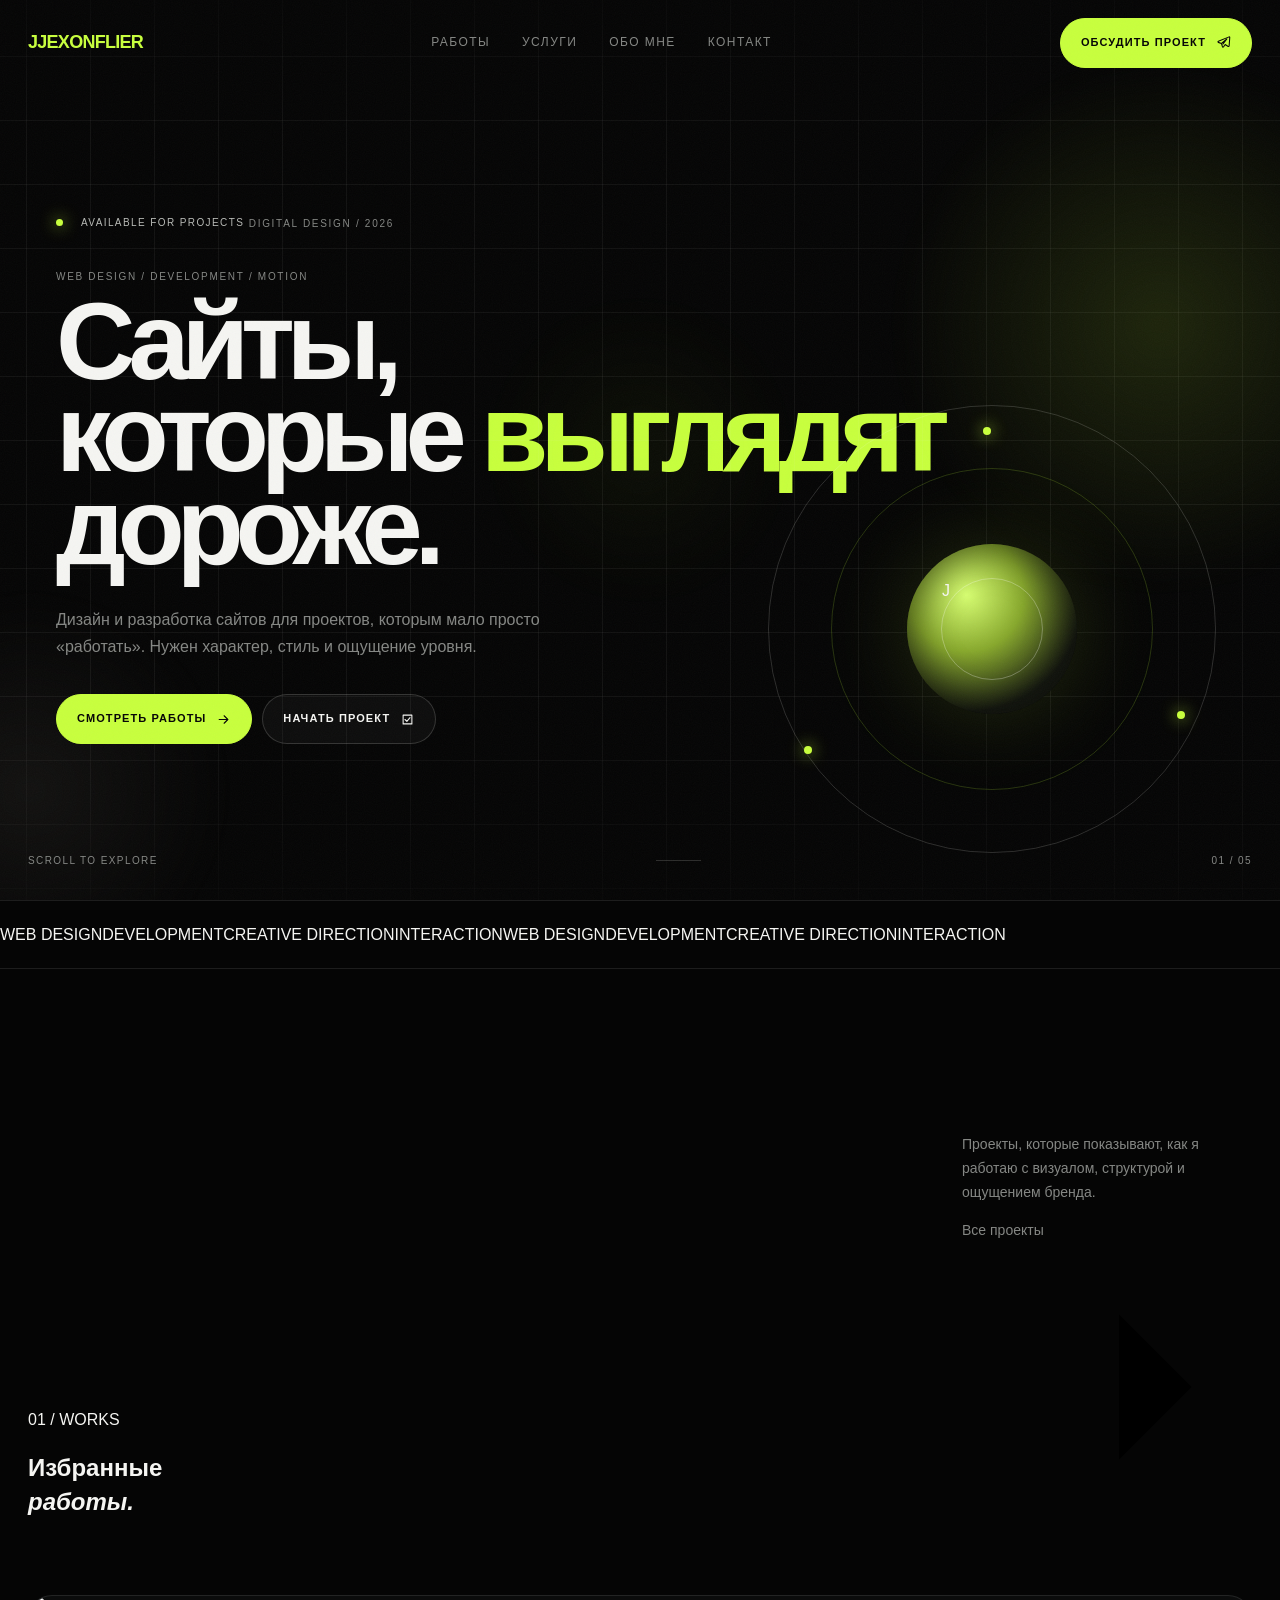
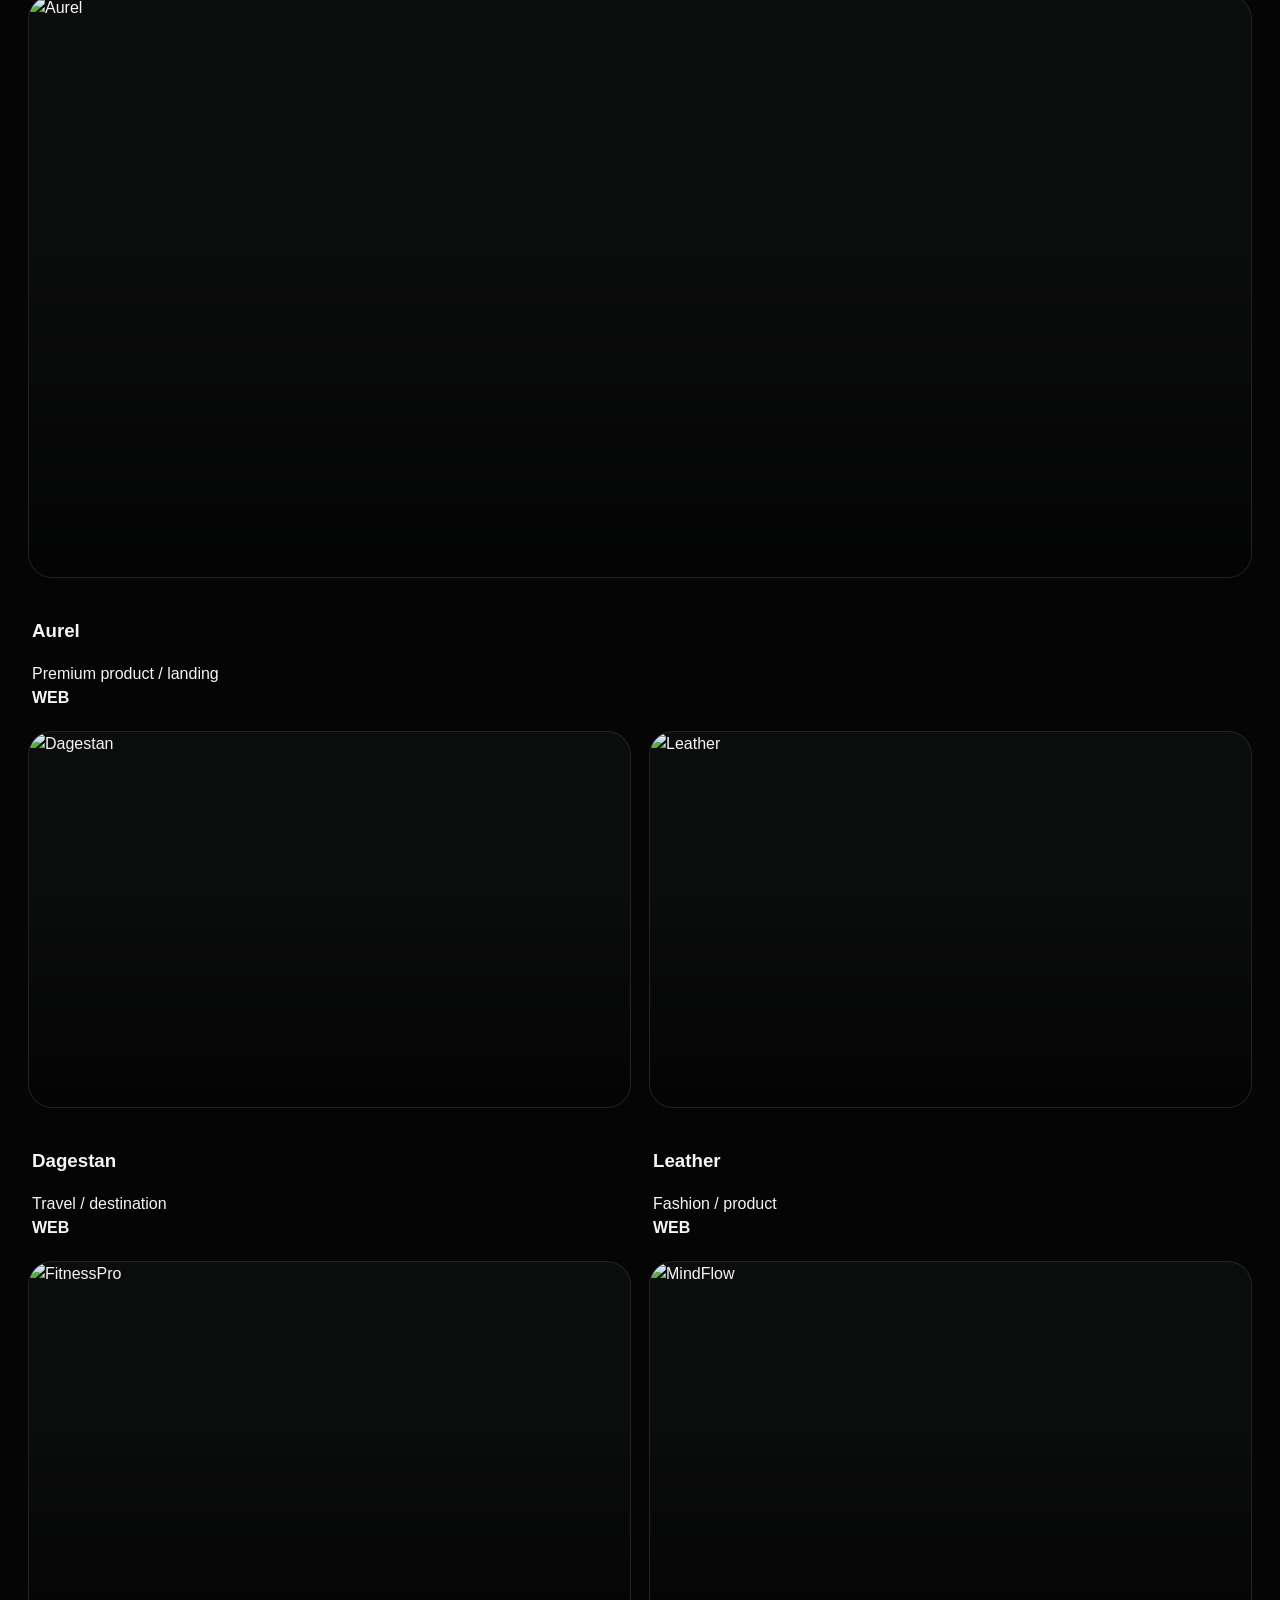
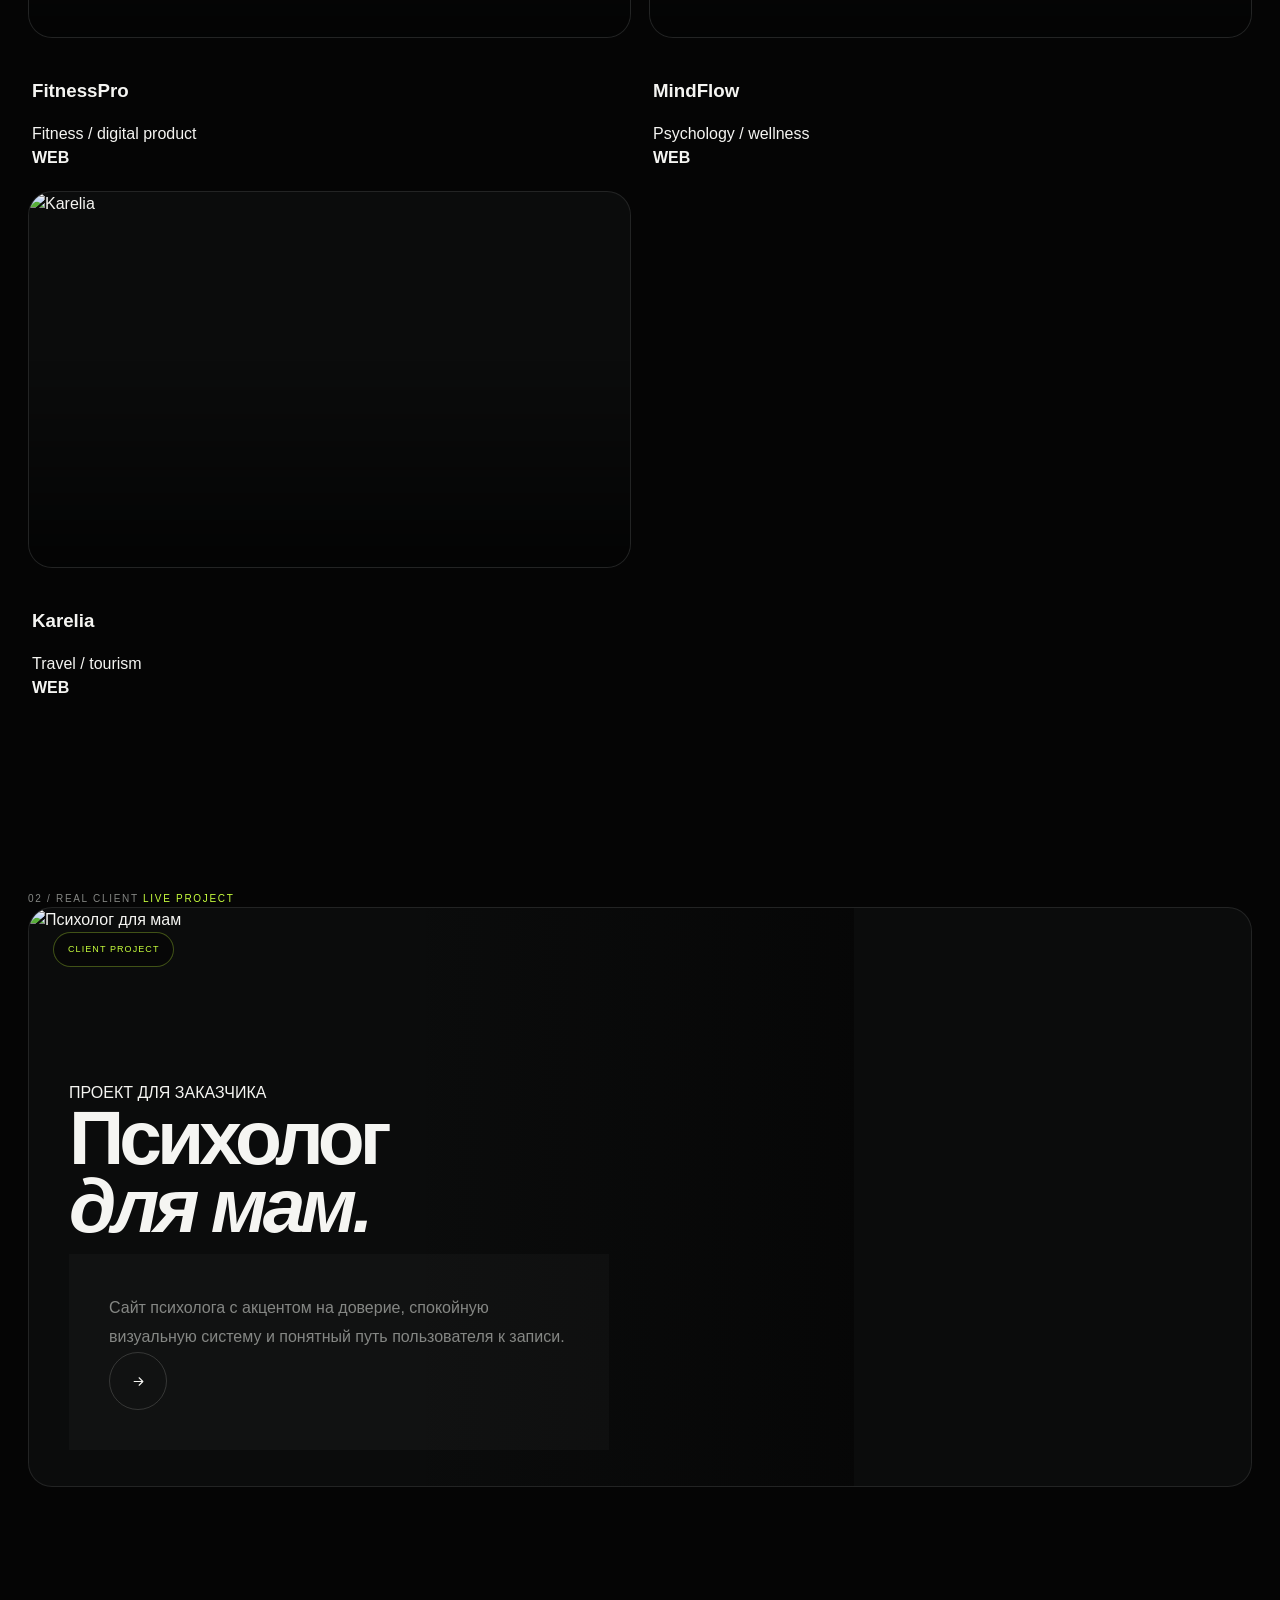
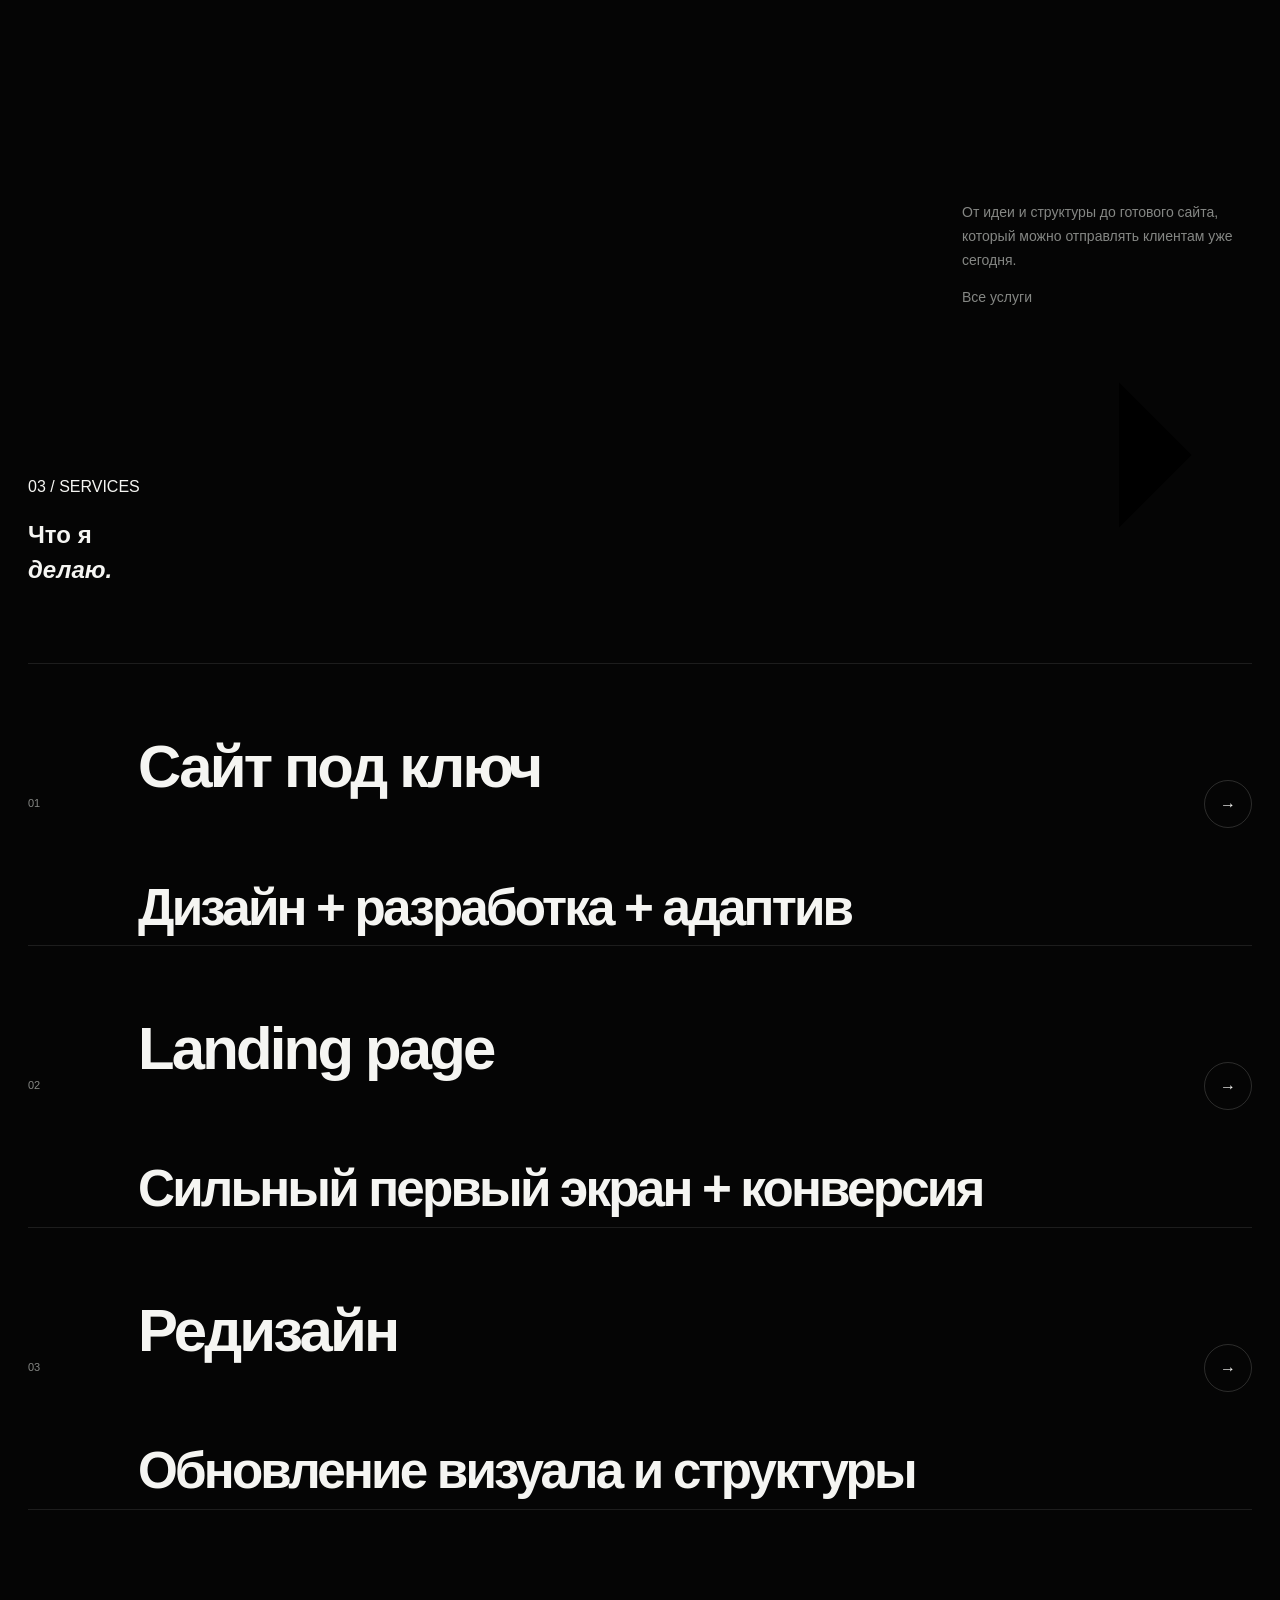
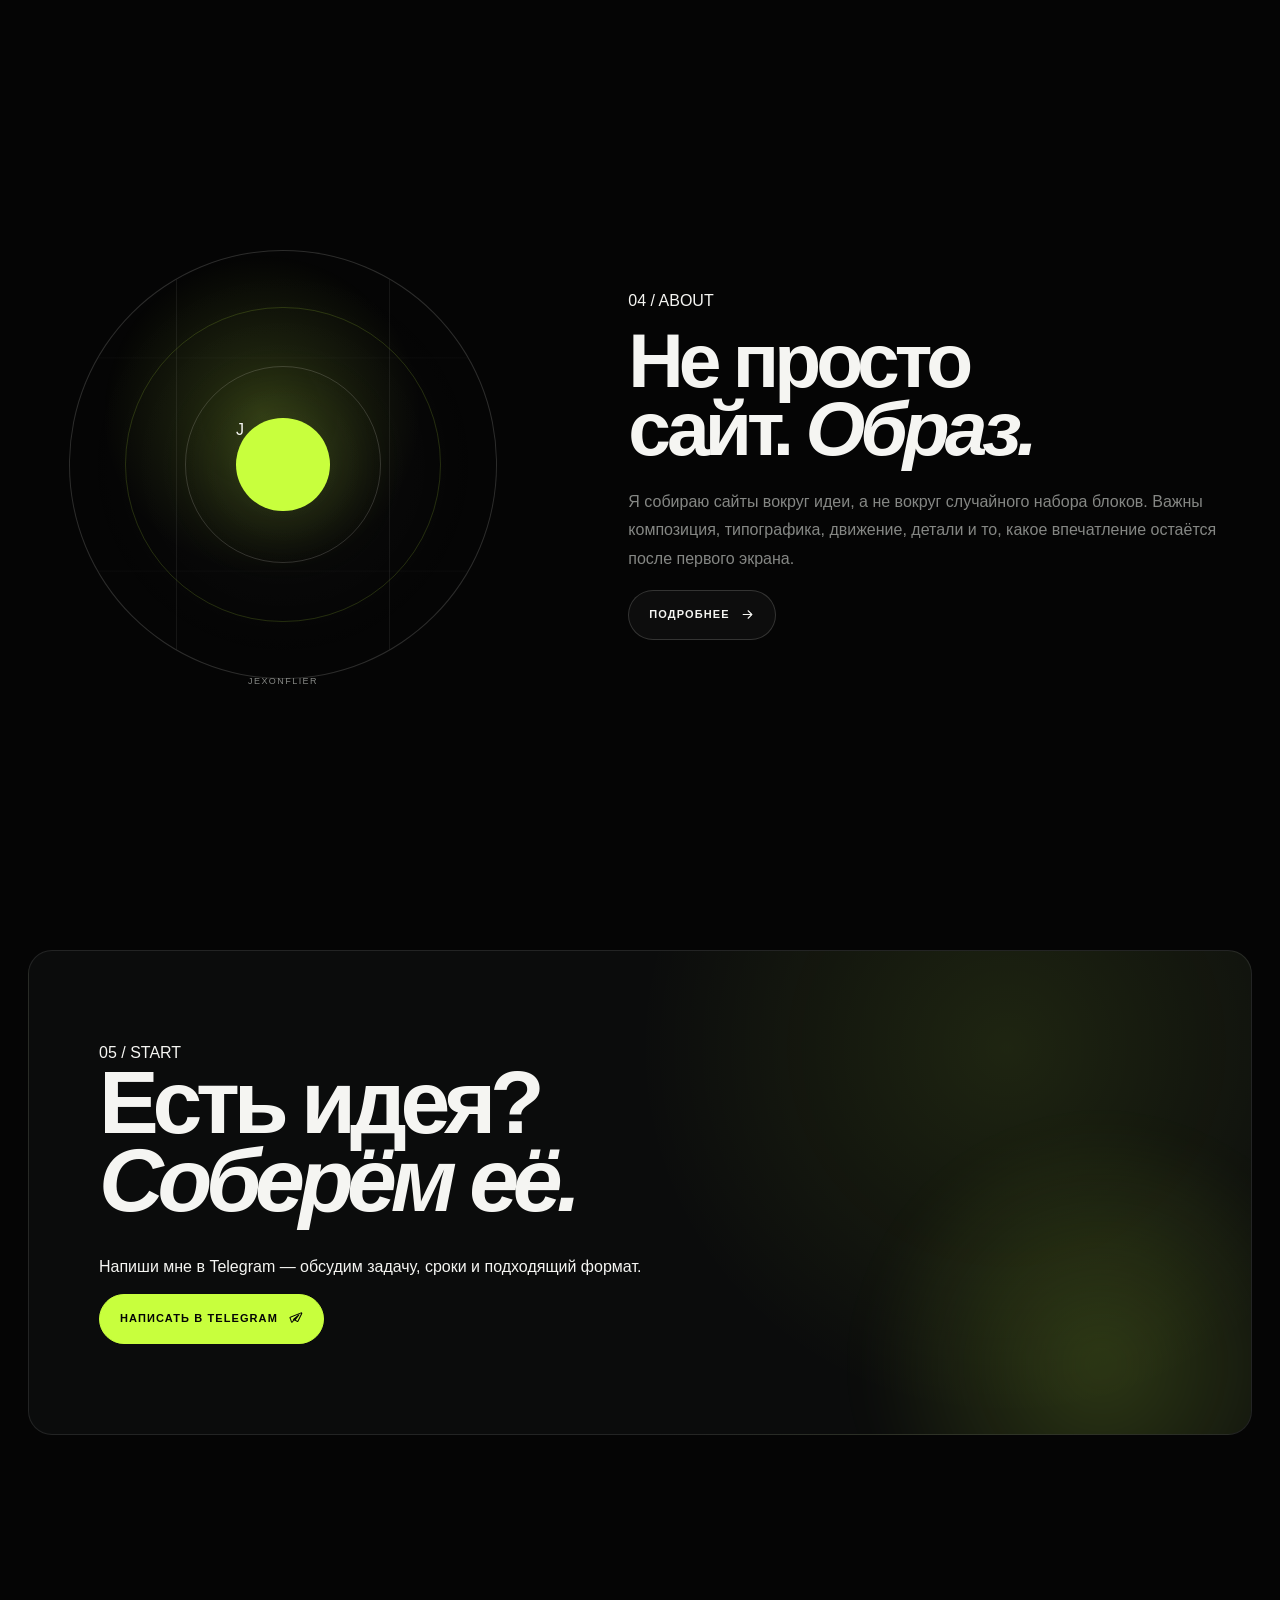
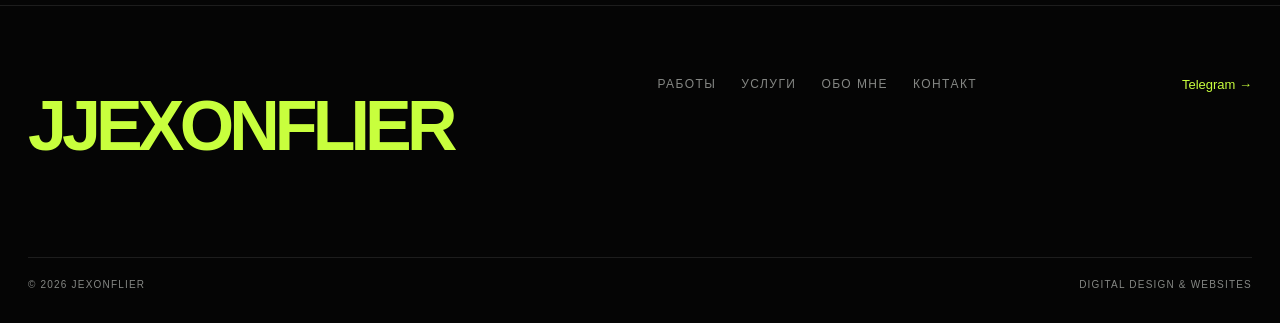
==== commit 29a17b10: "Update index.html" ====
--- a/index.html
+++ b/index.html
@@ -1,43 +1,31 @@
+<!-- index.html -->
 <!doctype html>
 <html lang="ru">
 <head>
   <meta charset="UTF-8">
-  <meta name="viewport" content="width=device-width, initial-scale=1.0, viewport-fit=cover">
-  <meta name="theme-color" content="#070707">
+  <meta name="viewport" content="width=device-width,initial-scale=1,viewport-fit=cover">
+  <meta name="theme-color" content="#050505">
   <meta name="description" content="JEXONFLIER — Digital Design & Websites">
   <title>JEXONFLIER — Digital Design & Websites</title>
-
   <link rel="preconnect" href="https://fonts.googleapis.com">
   <link rel="preconnect" href="https://fonts.gstatic.com" crossorigin>
   <link href="https://fonts.googleapis.com/css2?family=DM+Mono:wght@400;500&family=Manrope:wght@400;500;600;700;800&display=swap" rel="stylesheet">
-
   <link rel="stylesheet" href="style.css">
 </head>
 
 <body>
-
-  <!-- LOADER -->
   <div class="loader" id="loader">
-    <div class="loader__top">
-      <span>JEXONFLIER</span>
-      <span id="loaderPercent">00</span>
-    </div>
-    <div class="loader__line">
-      <span></span>
-    </div>
+    <div class="loader__top"><b>JEXONFLIER</b><span id="loaderPercent">00</span></div>
+    <div class="loader__line"><span></span></div>
   </div>
 
-  <!-- EFFECTS -->
   <div class="noise"></div>
   <div class="cursor-glow" id="cursorGlow"></div>
   <div class="scroll-progress" id="scrollProgress"></div>
 
-  <!-- HEADER -->
   <header class="header" id="header">
-
-    <a href="#home" class="logo magnetic" aria-label="JEXONFLIER">
-      <span class="logo__mark">J</span>
-      <span>JEXONFLIER</span>
+    <a href="#home" class="logo magnetic">
+      <span class="logo__mark">J</span><span>JEXONFLIER</span>
     </a>
 
     <nav class="desktop-nav">
@@ -47,39 +35,20 @@
       <a href="#contact">Контакт</a>
     </nav>
 
-    <a
-      class="button button--lime magnetic header-cta"
-      href="https://t.me/Jexonflier"
-      target="_blank"
-      rel="noopener"
-    >
+    <a class="button button--lime magnetic header-cta"
+       href="https://t.me/Jexonflier" target="_blank" rel="noopener">
       <span>Обсудить проект</span>
-
-      <svg viewBox="0 0 24 24" aria-hidden="true">
-        <path d="M21 3 3.7 10.1c-.8.3-.8 1.4 0 1.7l4.9 1.7 1.8 5.6c.2.7 1.1.8 1.5.2l2.8-4.1 4.8 3.1c.6.4 1.4 0 1.5-.7L22 4c.1-.7-.4-1-1-1Z"/>
-        <path d="m8.7 13.5 8.7-7.2-6.5 8.3"/>
-      </svg>
+      <svg viewBox="0 0 24 24"><path d="M21 3 3.7 10.1c-.8.3-.8 1.4 0 1.7l4.9 1.7 1.8 5.6c.2.7 1.1.8 1.5.2l2.8-4.1 4.8 3.1c.6.4 1.4 0 1.5-.7L22 4c.1-.7-.4-1-1-1Z"/><path d="m8.7 13.5 8.7-7.2-6.5 8.3"/></svg>
     </a>
 
-    <button
-      class="menu-toggle"
-      id="menuToggle"
-      aria-label="Открыть меню"
-      aria-expanded="false"
-    >
-      <span></span>
-      <span></span>
+    <button class="menu-toggle" id="menuToggle" aria-label="Меню" aria-expanded="false">
+      <span></span><span></span>
     </button>
-
   </header>
 
-  <!-- MOBILE MENU -->
   <div class="mobile-menu" id="mobileMenu">
-
     <div class="mobile-menu__inner">
-
       <span class="mobile-menu__label mono">NAVIGATION</span>
-
       <nav>
         <a href="#home">Главная</a>
         <a href="#works">Работы</a>
@@ -87,57 +56,27 @@
         <a href="#about">Обо мне</a>
         <a href="#contact">Контакт</a>
       </nav>
-
-      <a
-        href="https://t.me/Jexonflier"
-        target="_blank"
-        rel="noopener"
-        class="button button--lime"
-      >
-        Telegram
-      </a>
-
+      <a href="https://t.me/Jexonflier" target="_blank" rel="noopener" class="button button--lime">Telegram</a>
     </div>
-
   </div>
 
-  <!-- APP -->
   <main id="app">
 
-    <!-- ================================================= -->
-    <!-- HOME -->
-    <!-- ================================================= -->
-
     <section class="page page--home" data-page="home">
 
-      <!-- HERO -->
       <section class="hero section">
-
         <div class="hero__grid"></div>
-
         <div class="hero__glow hero__glow--one"></div>
         <div class="hero__glow hero__glow--two"></div>
 
         <div class="container hero__inner">
-
           <div class="hero__meta reveal">
-
-            <span class="status">
-              <i></i>
-              AVAILABLE FOR PROJECTS
-            </span>
-
-            <span class="mono">
-              DIGITAL DESIGN / 2026
-            </span>
-
+            <span class="status"><i></i>AVAILABLE FOR PROJECTS</span>
+            <span class="mono">DIGITAL DESIGN / 2026</span>
           </div>
 
           <div class="hero__title-wrap">
-
-            <p class="eyebrow reveal">
-              WEB DESIGN / DEVELOPMENT / MOTION
-            </p>
+            <p class="eyebrow reveal">WEB DESIGN / DEVELOPMENT / MOTION</p>
 
             <h1 class="hero__title reveal">
               Сайты,<br>
@@ -150,1329 +89,361 @@
               которым мало просто «работать».
               Нужен характер, стиль и ощущение уровня.
             </p>
-
           </div>
 
           <div class="hero__actions reveal">
-
             <a href="#works" class="button button--lime magnetic">
-
               <span>Смотреть работы</span>
-
-              <svg viewBox="0 0 24 24">
-                <path d="M5 12h13"/>
-                <path d="m13 6 6 6-6 6"/>
-              </svg>
-
+              <svg viewBox="0 0 24 24"><path d="M5 12h13"/><path d="m13 6 6 6-6 6"/></svg>
             </a>
 
             <a href="#contact" class="button button--ghost magnetic">
-
               <span>Начать проект</span>
-
-              <svg viewBox="0 0 24 24">
-                <path d="M5 5h14v14H5z"/>
-                <path d="m8 12 3 3 5-6"/>
-              </svg>
-
+              <svg viewBox="0 0 24 24"><path d="M5 5h14v14H5z"/><path d="m8 12 3 3 5-6"/></svg>
             </a>
-
-          </div>
-
-          <!-- ORBIT -->
+          </div>
+
           <div class="hero-orbit" data-parallax="0.08">
-
             <div class="orbit-ring orbit-ring--one"></div>
             <div class="orbit-ring orbit-ring--two"></div>
-
-            <div class="orbit-core">
-
-              <div class="orbit-core__inner">
-                <span>J</span>
-              </div>
-
-            </div>
-
+            <div class="orbit-core"><div class="orbit-core__inner">J</div></div>
             <div class="orbit-dot orbit-dot--one"></div>
             <div class="orbit-dot orbit-dot--two"></div>
             <div class="orbit-dot orbit-dot--three"></div>
-
           </div>
 
           <div class="hero__bottom reveal">
-
             <span class="mono">SCROLL TO EXPLORE</span>
-
-            <div class="scroll-line">
-              <span></span>
-            </div>
-
+            <div class="scroll-line"><span></span></div>
             <span class="mono">01 / 05</span>
-
-          </div>
-
-        </div>
-
-      </section>
-
-
-      <!-- MARQUEE -->
+          </div>
+        </div>
+      </section>
+
       <section class="marquee-section">
-
         <div class="marquee">
-
           <div class="marquee__track">
-
-            <span>WEB DESIGN</span>
-            <b></b>
-            <span>DEVELOPMENT</span>
-            <b></b>
-            <span>CREATIVE DIRECTION</span>
-            <b></b>
-            <span>INTERACTION</span>
-            <b></b>
-            <span>WEB DESIGN</span>
-            <b></b>
-            <span>DEVELOPMENT</span>
-            <b></b>
-            <span>CREATIVE DIRECTION</span>
-            <b></b>
-            <span>INTERACTION</span>
-            <b></b>
-
-          </div>
-
-        </div>
-
-      </section>
-
-
-      <!-- FEATURED WORKS -->
+            <span>WEB DESIGN</span><b></b>
+            <span>DEVELOPMENT</span><b></b>
+            <span>CREATIVE DIRECTION</span><b></b>
+            <span>INTERACTION</span><b></b>
+            <span>WEB DESIGN</span><b></b>
+            <span>DEVELOPMENT</span><b></b>
+            <span>CREATIVE DIRECTION</span><b></b>
+            <span>INTERACTION</span><b></b>
+          </div>
+        </div>
+      </section>
+
       <section class="section works-preview" id="works">
-
         <div class="container">
-
           <div class="section-heading reveal">
-
             <div>
               <span class="section-index mono">01 / WORKS</span>
-
-              <h2>
-                Избранные<br>
-                <em>работы.</em>
-              </h2>
+              <h2>Избранные<br><em>работы.</em></h2>
             </div>
-
             <div class="section-heading__side">
-              <p>
-                Несколько проектов, которые показывают,
-                как я работаю с визуалом, структурой
-                и ощущением бренда.
-              </p>
-
-              <a href="#works" class="text-link">
-                Все проекты
-                <svg viewBox="0 0 24 24">
-                  <path d="M5 12h13"/>
-                  <path d="m13 6 6 6-6 6"/>
-                </svg>
-              </a>
+              <p>Проекты, которые показывают, как я работаю с визуалом, структурой и ощущением бренда.</p>
+              <a href="#works" class="text-link">Все проекты <svg viewBox="0 0 24 24"><path d="M5 12h13"/><path d="m13 6 6 6-6 6"/></svg></a>
             </div>
-
-          </div>
-
+          </div>
 
           <div class="projects-grid">
-
-            <!-- AUREL -->
-            <article
-              class="project-card project-card--large tilt reveal"
-              data-project="aurel"
-              data-tilt
-            >
-
+            <article class="project-card project-card--large tilt reveal" data-project="aurel" data-tilt>
               <a href="#project/aurel" class="project-card__link">
-
-                <div class="project-card__image">
-
-                  <img
-                    src="images/aurel.jpg"
-                    alt="Aurel"
-                    loading="lazy"
-                  >
-
-                  <div class="project-card__overlay"></div>
-
+                <div class="project-card__image">
+                  <img src="images/aurel.jpg" alt="Aurel" loading="lazy">
+                  <div class="project-card__overlay"></div>
                   <span class="project-card__number mono">01</span>
-
-                  <span class="project-card__open">
-                    <svg viewBox="0 0 24 24">
-                      <path d="M5 12h13"/>
-                      <path d="m13 6 6 6-6 6"/>
-                    </svg>
-                  </span>
-
-                </div>
-
-                <div class="project-card__info">
-
-                  <div>
-                    <h3>Aurel</h3>
-                    <span>Premium product / landing</span>
-                  </div>
-
-                  <span class="project-card__tag">WEB</span>
-
-                </div>
-
-              </a>
-
-            </article>
-
-
-            <!-- DAGESTAN -->
-            <article
-              class="project-card tilt reveal"
-              data-project="dagestan"
-              data-tilt
-            >
-
+                  <span class="project-card__open"><svg viewBox="0 0 24 24"><path d="M5 12h13"/><path d="m13 6 6 6-6 6"/></svg></span>
+                </div>
+                <div class="project-card__info"><div><h3>Aurel</h3><span>Premium product / landing</span></div><b>WEB</b></div>
+              </a>
+            </article>
+
+            <article class="project-card tilt reveal" data-project="dagestan" data-tilt>
               <a href="#project/dagestan" class="project-card__link">
-
-                <div class="project-card__image">
-
-                  <img
-                    src="images/dagestan.jpg"
-                    alt="Dagestan"
-                    loading="lazy"
-                  >
-
-                  <div class="project-card__overlay"></div>
-
+                <div class="project-card__image">
+                  <img src="images/dagestan.jpg" alt="Dagestan" loading="lazy">
+                  <div class="project-card__overlay"></div>
                   <span class="project-card__number mono">02</span>
-
-                  <span class="project-card__open">
-                    <svg viewBox="0 0 24 24">
-                      <path d="M5 12h13"/>
-                      <path d="m13 6 6 6-6 6"/>
-                    </svg>
-                  </span>
-
-                </div>
-
-                <div class="project-card__info">
-
-                  <div>
-                    <h3>Dagestan</h3>
-                    <span>Travel / destination</span>
-                  </div>
-
-                  <span class="project-card__tag">WEB</span>
-
-                </div>
-
-              </a>
-
-            </article>
-
-
-            <!-- LEATHER -->
-            <article
-              class="project-card tilt reveal"
-              data-project="leather"
-              data-tilt
-            >
-
+                  <span class="project-card__open"><svg viewBox="0 0 24 24"><path d="M5 12h13"/><path d="m13 6 6 6-6 6"/></svg></span>
+                </div>
+                <div class="project-card__info"><div><h3>Dagestan</h3><span>Travel / destination</span></div><b>WEB</b></div>
+              </a>
+            </article>
+
+            <article class="project-card tilt reveal" data-project="leather" data-tilt>
               <a href="#project/leather" class="project-card__link">
-
-                <div class="project-card__image">
-
-                  <img
-                    src="images/leather.jpg"
-                    alt="Leather"
-                    loading="lazy"
-                  >
-
-                  <div class="project-card__overlay"></div>
-
+                <div class="project-card__image">
+                  <img src="images/leather.jpg" alt="Leather" loading="lazy">
+                  <div class="project-card__overlay"></div>
                   <span class="project-card__number mono">03</span>
-
-                  <span class="project-card__open">
-                    <svg viewBox="0 0 24 24">
-                      <path d="M5 12h13"/>
-                      <path d="m13 6 6 6-6 6"/>
-                    </svg>
-                  </span>
-
-                </div>
-
-                <div class="project-card__info">
-
-                  <div>
-                    <h3>Leather</h3>
-                    <span>Fashion / product</span>
-                  </div>
-
-                  <span class="project-card__tag">WEB</span>
-
-                </div>
-
-              </a>
-
-            </article>
-
-
-            <!-- FITNESS -->
-            <article
-              class="project-card project-card--wide tilt reveal"
-              data-project="fitness"
-              data-tilt
-            >
-
+                  <span class="project-card__open"><svg viewBox="0 0 24 24"><path d="M5 12h13"/><path d="m13 6 6 6-6 6"/></svg></span>
+                </div>
+                <div class="project-card__info"><div><h3>Leather</h3><span>Fashion / product</span></div><b>WEB</b></div>
+              </a>
+            </article>
+
+            <article class="project-card project-card--wide tilt reveal" data-project="fitness" data-tilt>
               <a href="#project/fitness" class="project-card__link">
-
-                <div class="project-card__image">
-
-                  <img
-                    src="images/fitness.jpg"
-                    alt="FitnessPro"
-                    loading="lazy"
-                  >
-
-                  <div class="project-card__overlay"></div>
-
+                <div class="project-card__image">
+                  <img src="images/fitness.jpg" alt="FitnessPro" loading="lazy">
+                  <div class="project-card__overlay"></div>
                   <span class="project-card__number mono">04</span>
-
-                  <span class="project-card__open">
-                    <svg viewBox="0 0 24 24">
-                      <path d="M5 12h13"/>
-                      <path d="m13 6 6 6-6 6"/>
-                    </svg>
-                  </span>
-
-                </div>
-
-                <div class="project-card__info">
-
-                  <div>
-                    <h3>FitnessPro</h3>
-                    <span>Fitness / digital product</span>
-                  </div>
-
-                  <span class="project-card__tag">WEB</span>
-
-                </div>
-
-              </a>
-
-            </article>
-
-
-            <!-- MINDFLOW -->
-            <article
-              class="project-card tilt reveal"
-              data-project="mindflow"
-              data-tilt
-            >
-
+                  <span class="project-card__open"><svg viewBox="0 0 24 24"><path d="M5 12h13"/><path d="m13 6 6 6-6 6"/></svg></span>
+                </div>
+                <div class="project-card__info"><div><h3>FitnessPro</h3><span>Fitness / digital product</span></div><b>WEB</b></div>
+              </a>
+            </article>
+
+            <article class="project-card tilt reveal" data-project="mindflow" data-tilt>
               <a href="#project/mindflow" class="project-card__link">
-
-                <div class="project-card__image">
-
-                  <img
-                    src="images/mindflow.jpg"
-                    alt="MindFlow"
-                    loading="lazy"
-                  >
-
-                  <div class="project-card__overlay"></div>
-
+                <div class="project-card__image">
+                  <img src="images/mindflow.jpg" alt="MindFlow" loading="lazy">
+                  <div class="project-card__overlay"></div>
                   <span class="project-card__number mono">05</span>
-
-                  <span class="project-card__open">
-                    <svg viewBox="0 0 24 24">
-                      <path d="M5 12h13"/>
-                      <path d="m13 6 6 6-6 6"/>
-                    </svg>
-                  </span>
-
-                </div>
-
-                <div class="project-card__info">
-
-                  <div>
-                    <h3>MindFlow</h3>
-                    <span>Psychology / wellness</span>
-                  </div>
-
-                  <span class="project-card__tag">WEB</span>
-
-                </div>
-
-              </a>
-
-            </article>
-
-
-            <!-- KARELIA -->
-            <article
-              class="project-card tilt reveal"
-              data-project="karelia"
-              data-tilt
-            >
-
+                  <span class="project-card__open"><svg viewBox="0 0 24 24"><path d="M5 12h13"/><path d="m13 6 6 6-6 6"/></svg></span>
+                </div>
+                <div class="project-card__info"><div><h3>MindFlow</h3><span>Psychology / wellness</span></div><b>WEB</b></div>
+              </a>
+            </article>
+
+            <article class="project-card tilt reveal" data-project="karelia" data-tilt>
               <a href="#project/karelia" class="project-card__link">
-
-                <div class="project-card__image">
-
-                  <img
-                    src="images/karelia.jpg"
-                    alt="Karelia"
-                    loading="lazy"
-                  >
-
-                  <div class="project-card__overlay"></div>
-
+                <div class="project-card__image">
+                  <img src="images/karelia.jpg" alt="Karelia" loading="lazy">
+                  <div class="project-card__overlay"></div>
                   <span class="project-card__number mono">06</span>
-
-                  <span class="project-card__open">
-                    <svg viewBox="0 0 24 24">
-                      <path d="M5 12h13"/>
-                      <path d="m13 6 6 6-6 6"/>
-                    </svg>
-                  </span>
-
-                </div>
-
-                <div class="project-card__info">
-
-                  <div>
-                    <h3>Karelia</h3>
-                    <span>Travel / tourism</span>
-                  </div>
-
-                  <span class="project-card__tag">WEB</span>
-
-                </div>
-
-              </a>
-
-            </article>
-
-          </div>
-
-        </div>
-
-      </section>
-
-
-      <!-- REAL CLIENT -->
+                  <span class="project-card__open"><svg viewBox="0 0 24 24"><path d="M5 12h13"/><path d="m13 6 6 6-6 6"/></svg></span>
+                </div>
+                <div class="project-card__info"><div><h3>Karelia</h3><span>Travel / tourism</span></div><b>WEB</b></div>
+              </a>
+            </article>
+          </div>
+        </div>
+      </section>
+
       <section class="client-feature section">
-
         <div class="container">
-
           <div class="client-feature__label reveal">
             <span class="section-index mono">02 / REAL CLIENT</span>
-            <span class="client-feature__status">
-              <i></i>
-              LIVE PROJECT
-            </span>
-          </div>
-
-          <a
-            href="#project/psycholog"
-            class="client-feature__card reveal tilt"
-            data-tilt
-          >
-
+            <span class="client-feature__status"><i></i>LIVE PROJECT</span>
+          </div>
+
+          <a href="#project/psycholog" class="client-feature__card reveal tilt" data-tilt>
             <div class="client-feature__image">
-
-              <img
-                src="images/psycholog_mam.jpg"
-                alt="Психолог для мам"
-                loading="lazy"
-              >
-
+              <img src="images/psycholog_mam.jpg" alt="Психолог для мам" loading="lazy">
               <div class="client-feature__overlay"></div>
-
-              <div class="client-feature__badge">
-                <span>CLIENT PROJECT</span>
+              <div class="client-feature__badge">CLIENT PROJECT</div>
+            </div>
+
+            <div class="client-feature__content">
+              <div><span class="mono">ПРОЕКТ ДЛЯ ЗАКАЗЧИКА</span><h2>Психолог<br><em>для мам.</em></h2></div>
+              <div class="client-feature__right">
+                <p>Сайт психолога с акцентом на доверие, спокойную визуальную систему и понятный путь пользователя к записи.</p>
+                <span class="round-arrow"><svg viewBox="0 0 24 24"><path d="M5 12h13"/><path d="m13 6 6 6-6 6"/></svg></span>
               </div>
-
             </div>
-
-            <div class="client-feature__content">
-
-              <div>
-                <span class="mono">ПРОЕКТ ДЛЯ ЗАКАЗЧИКА</span>
-
-                <h2>
-                  Психолог<br>
-                  <em>для мам.</em>
-                </h2>
-              </div>
-
-              <div class="client-feature__right">
-
-                <p>
-                  Сайт психолога с акцентом на доверие,
-                  спокойную визуальную систему и понятный
-                  путь пользователя к записи.
-                </p>
-
-                <span class="round-arrow">
-                  <svg viewBox="0 0 24 24">
-                    <path d="M5 12h13"/>
-                    <path d="m13 6 6 6-6 6"/>
-                  </svg>
-                </span>
-
-              </div>
-
+          </a>
+        </div>
+      </section>
+
+      <section class="section services-preview">
+        <div class="container">
+          <div class="section-heading reveal">
+            <div><span class="section-index mono">03 / SERVICES</span><h2>Что я<br><em>делаю.</em></h2></div>
+            <div class="section-heading__side">
+              <p>От идеи и структуры до готового сайта, который можно отправлять клиентам уже сегодня.</p>
+              <a href="#services" class="text-link">Все услуги <svg viewBox="0 0 24 24"><path d="M5 12h13"/><path d="m13 6 6 6-6 6"/></svg></a>
             </div>
-
-          </a>
-
-        </div>
-
-      </section>
-
-
-      <!-- SERVICES TEASER -->
-      <section class="section services-preview">
-
+          </div>
+
+          <div class="services-list">
+            <a href="#services" class="service-row reveal magnetic"><span class="service-row__num mono">01</span><div class="service-row__title"><h3>Сайт под ключ</h3><span>Дизайн + разработка + адаптив</span></div><span class="service-row__icon">→</span></a>
+            <a href="#services" class="service-row reveal magnetic"><span class="service-row__num mono">02</span><div class="service-row__title"><h3>Landing page</h3><span>Сильный первый экран + конверсия</span></div><span class="service-row__icon">→</span></a>
+            <a href="#services" class="service-row reveal magnetic"><span class="service-row__num mono">03</span><div class="service-row__title"><h3>Редизайн</h3><span>Обновление визуала и структуры</span></div><span class="service-row__icon">→</span></a>
+          </div>
+        </div>
+      </section>
+
+      <section class="section about-preview">
+        <div class="container about-preview__grid">
+          <div class="about-preview__visual reveal">
+            <div class="about-orb"><div class="about-orb__grid"></div><div class="about-orb__center">J</div><span class="about-orb__label mono">JEXONFLIER</span></div>
+          </div>
+
+          <div class="about-preview__content reveal">
+            <span class="section-index mono">04 / ABOUT</span>
+            <h2>Не просто<br>сайт. <em>Образ.</em></h2>
+            <p>Я собираю сайты вокруг идеи, а не вокруг случайного набора блоков. Важны композиция, типографика, движение, детали и то, какое впечатление остаётся после первого экрана.</p>
+            <a href="#about" class="button button--ghost magnetic"><span>Подробнее</span><svg viewBox="0 0 24 24"><path d="M5 12h13"/><path d="m13 6 6 6-6 6"/></svg></a>
+          </div>
+        </div>
+      </section>
+
+      <section class="section final-cta">
         <div class="container">
-
-          <div class="section-heading reveal">
-
-            <div>
-              <span class="section-index mono">03 / SERVICES</span>
-
-              <h2>
-                Что я<br>
-                <em>делаю.</em>
-              </h2>
-            </div>
-
-            <div class="section-heading__side">
-              <p>
-                От идеи и структуры до готового сайта,
-                который можно отправлять клиентам уже сегодня.
-              </p>
-
-              <a href="#services" class="text-link">
-                Все услуги
-                <svg viewBox="0 0 24 24">
-                  <path d="M5 12h13"/>
-                  <path d="m13 6 6 6-6 6"/>
-                </svg>
-              </a>
-            </div>
-
-          </div>
-
-          <div class="services-list">
-
-            <a href="#services" class="service-row reveal magnetic">
-
-              <span class="service-row__num mono">01</span>
-
-              <div class="service-row__title">
-                <h3>Сайт под ключ</h3>
-                <span>Дизайн + разработка + адаптив</span>
-              </div>
-
-              <span class="service-row__icon">
-                <svg viewBox="0 0 24 24">
-                  <path d="M5 12h13"/>
-                  <path d="m13 6 6 6-6 6"/>
-                </svg>
-              </span>
-
+          <div class="final-cta__box reveal">
+            <div class="final-cta__glow"></div>
+            <span class="section-index mono">05 / START</span>
+            <h2>Есть идея?<br><em>Соберём её.</em></h2>
+            <p>Напиши мне в Telegram — обсудим задачу, сроки и подходящий формат.</p>
+            <a href="https://t.me/Jexonflier" target="_blank" rel="noopener" class="button button--lime button--large magnetic">
+              <span>Написать в Telegram</span>
+              <svg viewBox="0 0 24 24"><path d="M21 3 3.7 10.1c-.8.3-.8 1.4 0 1.7l1.8 5.6c.2.7 1.1.8 1.5.2l2.8-4.1 4.8 3.1c.6.4 1.4 0 1.5-.7L22 4c.1-.7-.4-1-1-1Z"/><path d="m8.7 13.5 8.7-7.2-6.5 8.3"/></svg>
             </a>
-
-
-            <a href="#services" class="service-row reveal magnetic">
-
-              <span class="service-row__num mono">02</span>
-
-              <div class="service-row__title">
-                <h3>Landing page</h3>
-                <span>Сильный первый экран + конверсия</span>
-              </div>
-
-              <span class="service-row__icon">
-                <svg viewBox="0 0 24 24">
-                  <path d="M5 12h13"/>
-                  <path d="m13 6 6 6-6 6"/>
-                </svg>
-              </span>
-
-            </a>
-
-
-            <a href="#services" class="service-row reveal magnetic">
-
-              <span class="service-row__num mono">03</span>
-
-              <div class="service-row__title">
-                <h3>Редизайн</h3>
-                <span>Обновление визуала и структуры</span>
-              </div>
-
-              <span class="service-row__icon">
-                <svg viewBox="0 0 24 24">
-                  <path d="M5 12h13"/>
-                  <path d="m13 6 6 6-6 6"/>
-                </svg>
-              </span>
-
-            </a>
-
-          </div>
-
-        </div>
-
-      </section>
-
-
-      <!-- ABOUT TEASER -->
-      <section class="section about-preview">
-
-        <div class="container about-preview__grid">
-
-          <div class="about-preview__visual reveal">
-
-            <div class="about-orb">
-
-              <div class="about-orb__grid"></div>
-
-              <div class="about-orb__center">
-                J
-              </div>
-
-              <span class="about-orb__label mono">
-                JEXONFLIER
-              </span>
-
-            </div>
-
-          </div>
-
-          <div class="about-preview__content reveal">
-
-            <span class="section-index mono">04 / ABOUT</span>
-
-            <h2>
-              Не просто<br>
-              сайт. <em>Образ.</em>
-            </h2>
-
-            <p>
-              Я собираю сайты вокруг идеи, а не вокруг
-              случайного набора блоков. Важны композиция,
-              типографика, движение, детали и то,
-              какое впечатление остаётся после первого экрана.
-            </p>
-
-            <a href="#about" class="button button--ghost magnetic">
-              <span>Подробнее</span>
-              <svg viewBox="0 0 24 24">
-                <path d="M5 12h13"/>
-                <path d="m13 6 6 6-6 6"/>
-              </svg>
-            </a>
-
-          </div>
-
-        </div>
-
-      </section>
-
-
-      <!-- CTA -->
-      <section class="section final-cta">
-
-        <div class="container">
-
-          <div class="final-cta__box reveal">
-
-            <div class="final-cta__glow"></div>
-
-            <span class="section-index mono">05 / START</span>
-
-            <h2>
-              Есть идея?<br>
-              <em>Соберём её.</em>
-            </h2>
-
-            <p>
-              Напиши мне в Telegram — обсудим задачу,
-              сроки и подходящий формат.
-            </p>
-
-            <a
-              href="https://t.me/Jexonflier"
-              target="_blank"
-              rel="noopener"
-              class="button button--lime button--large magnetic"
-            >
-              <span>Написать в Telegram</span>
-              <svg viewBox="0 0 24 24">
-                <path d="M21 3 3.7 10.1c-.8.3-.8 1.4 0 1.7l4.9 1.7 1.8 5.6c.2.7 1.1.8 1.5.2l2.8-4.1 4.8 3.1c.6.4 1.4 0 1.5-.7L22 4c.1-.7-.4-1-1-1Z"/>
-                <path d="m8.7 13.5 8.7-7.2-6.5 8.3"/>
-              </svg>
-            </a>
-
-          </div>
-
-        </div>
-
-      </section>
-
-    </section>
-
-
-    <!-- ================================================= -->
-    <!-- WORKS PAGE -->
-    <!-- ================================================= -->
+          </div>
+        </div>
+      </section>
+    </section>
 
     <section class="page inner-page" data-page="works">
-
       <div class="container inner-page__top">
-
         <span class="section-index mono reveal">01 / WORKS</span>
-
-        <h1 class="inner-page__title reveal">
-          Все<br><em>работы.</em>
-        </h1>
-
-        <p class="inner-page__intro reveal">
-          Подборка сайтов, лендингов и digital-проектов.
-          Каждый проект собран с нуля под свою задачу.
-        </p>
-
+        <h1 class="inner-page__title reveal">Все<br><em>работы.</em></h1>
+        <p class="inner-page__intro reveal">Подборка сайтов, лендингов и digital-проектов. Каждый проект собран с нуля под свою задачу.</p>
+      </div>
+      <div class="container"><div class="projects-grid projects-grid--all">
+
+        <article class="project-card project-card--large tilt reveal" data-tilt><a href="#project/aurel" class="project-card__link"><div class="project-card__image"><img src="images/aurel.jpg" alt="Aurel"><div class="project-card__overlay"></div><span class="project-card__number mono">01</span><span class="project-card__open">→</span></div><div class="project-card__info"><div><h3>Aurel</h3><span>Premium product / landing</span></div><b>WEB</b></div></a></article>
+        <article class="project-card tilt reveal" data-tilt><a href="#project/dagestan" class="project-card__link"><div class="project-card__image"><img src="images/dagestan.jpg" alt="Dagestan"><div class="project-card__overlay"></div><span class="project-card__number mono">02</span><span class="project-card__open">→</span></div><div class="project-card__info"><div><h3>Dagestan</h3><span>Travel / destination</span></div><b>WEB</b></div></a></article>
+        <article class="project-card tilt reveal" data-tilt><a href="#project/leather" class="project-card__link"><div class="project-card__image"><img src="images/leather.jpg" alt="Leather"><div class="project-card__overlay"></div><span class="project-card__number mono">03</span><span class="project-card__open">→</span></div><div class="project-card__info"><div><h3>Leather</h3><span>Fashion / product</span></div><b>WEB</b></div></a></article>
+        <article class="project-card project-card--wide tilt reveal" data-tilt><a href="#project/fitness" class="project-card__link"><div class="project-card__image"><img src="images/fitness.jpg" alt="FitnessPro"><div class="project-card__overlay"></div><span class="project-card__number mono">04</span><span class="project-card__open">→</span></div><div class="project-card__info"><div><h3>FitnessPro</h3><span>Fitness / digital product</span></div><b>WEB</b></div></a></article>
+        <article class="project-card tilt reveal" data-tilt><a href="#project/mindflow" class="project-card__link"><div class="project-card__image"><img src="images/mindflow.jpg" alt="MindFlow"><div class="project-card__overlay"></div><span class="project-card__number mono">05</span><span class="project-card__open">→</span></div><div class="project-card__info"><div><h3>MindFlow</h3><span>Psychology / wellness</span></div><b>WEB</b></div></a></article>
+        <article class="project-card tilt reveal" data-tilt><a href="#project/karelia" class="project-card__link"><div class="project-card__image"><img src="images/karelia.jpg" alt="Karelia"><div class="project-card__overlay"></div><span class="project-card__number mono">06</span><span class="project-card__open">→</span></div><div class="project-card__info"><div><h3>Karelia</h3><span>Travel / tourism</span></div><b>WEB</b></div></a></article>
+        <article class="project-card project-card--large tilt reveal" data-tilt><a href="#project/psycholog" class="project-card__link"><div class="project-card__image"><img src="images/psycholog_mam.jpg" alt="Психолог для мам"><div class="project-card__overlay"></div><span class="project-card__number mono">07</span><span class="project-card__open">→</span></div><div class="project-card__info"><div><h3>Психолог для мам</h3><span>Real client / psychology</span></div><b class="lime-text">CLIENT</b></div></a></article>
+
+      </div></div>
+    </section>
+
+    <section class="page inner-page" data-page="services">
+      <div class="container inner-page__top">
+        <span class="section-index mono reveal">02 / SERVICES</span>
+        <h1 class="inner-page__title reveal">Услуги<br><em>без лишнего.</em></h1>
+        <p class="inner-page__intro reveal">Можно прийти с готовым ТЗ или просто с идеей. Я помогу превратить её в цельный digital-продукт.</p>
       </div>
 
       <div class="container">
-
-        <div class="projects-grid projects-grid--all">
-
-          <article class="project-card project-card--large tilt reveal" data-tilt>
-            <a href="#project/aurel" class="project-card__link">
-              <div class="project-card__image">
-                <img src="images/aurel.jpg" alt="Aurel" loading="lazy">
-                <div class="project-card__overlay"></div>
-                <span class="project-card__number mono">01</span>
-                <span class="project-card__open">
-                  <svg viewBox="0 0 24 24"><path d="M5 12h13"/><path d="m13 6 6 6-6 6"/></svg>
-                </span>
-              </div>
-              <div class="project-card__info">
-                <div><h3>Aurel</h3><span>Premium product / landing</span></div>
-                <span class="project-card__tag">WEB</span>
-              </div>
-            </a>
-          </article>
-
-          <article class="project-card tilt reveal" data-tilt>
-            <a href="#project/dagestan" class="project-card__link">
-              <div class="project-card__image">
-                <img src="images/dagestan.jpg" alt="Dagestan" loading="lazy">
-                <div class="project-card__overlay"></div>
-                <span class="project-card__number mono">02</span>
-                <span class="project-card__open">
-                  <svg viewBox="0 0 24 24"><path d="M5 12h13"/><path d="m13 6 6 6-6 6"/></svg>
-                </span>
-              </div>
-              <div class="project-card__info">
-                <div><h3>Dagestan</h3><span>Travel / destination</span></div>
-                <span class="project-card__tag">WEB</span>
-              </div>
-            </a>
-          </article>
-
-          <article class="project-card tilt reveal" data-tilt>
-            <a href="#project/leather" class="project-card__link">
-              <div class="project-card__image">
-                <img src="images/leather.jpg" alt="Leather" loading="lazy">
-                <div class="project-card__overlay"></div>
-                <span class="project-card__number mono">03</span>
-                <span class="project-card__open">
-                  <svg viewBox="0 0 24 24"><path d="M5 12h13"/><path d="m13 6 6 6-6 6"/></svg>
-                </span>
-              </div>
-              <div class="project-card__info">
-                <div><h3>Leather</h3><span>Fashion / product</span></div>
-                <span class="project-card__tag">WEB</span>
-              </div>
-            </a>
-          </article>
-
-          <article class="project-card project-card--wide tilt reveal" data-tilt>
-            <a href="#project/fitness" class="project-card__link">
-              <div class="project-card__image">
-                <img src="images/fitness.jpg" alt="FitnessPro" loading="lazy">
-                <div class="project-card__overlay"></div>
-                <span class="project-card__number mono">04</span>
-                <span class="project-card__open">
-                  <svg viewBox="0 0 24 24"><path d="M5 12h13"/><path d="m13 6 6 6-6 6"/></svg>
-                </span>
-              </div>
-              <div class="project-card__info">
-                <div><h3>FitnessPro</h3><span>Fitness / digital product</span></div>
-                <span class="project-card__tag">WEB</span>
-              </div>
-            </a>
-          </article>
-
-          <article class="project-card tilt reveal" data-tilt>
-            <a href="#project/mindflow" class="project-card__link">
-              <div class="project-card__image">
-                <img src="images/mindflow.jpg" alt="MindFlow" loading="lazy">
-                <div class="project-card__overlay"></div>
-                <span class="project-card__number mono">05</span>
-                <span class="project-card__open">
-                  <svg viewBox="0 0 24 24"><path d="M5 12h13"/><path d="m13 6 6 6-6 6"/></svg>
-                </span>
-              </div>
-              <div class="project-card__info">
-                <div><h3>MindFlow</h3><span>Psychology / wellness</span></div>
-                <span class="project-card__tag">WEB</span>
-              </div>
-            </a>
-          </article>
-
-          <article class="project-card tilt reveal" data-tilt>
-            <a href="#project/karelia" class="project-card__link">
-              <div class="project-card__image">
-                <img src="images/karelia.jpg" alt="Karelia" loading="lazy">
-                <div class="project-card__overlay"></div>
-                <span class="project-card__number mono">06</span>
-                <span class="project-card__open">
-                  <svg viewBox="0 0 24 24"><path d="M5 12h13"/><path d="m13 6 6 6-6 6"/></svg>
-                </span>
-              </div>
-              <div class="project-card__info">
-                <div><h3>Karelia</h3><span>Travel / tourism</span></div>
-                <span class="project-card__tag">WEB</span>
-              </div>
-            </a>
-          </article>
-
-          <article class="project-card project-card--large tilt reveal" data-tilt>
-            <a href="#project/psycholog" class="project-card__link">
-              <div class="project-card__image">
-                <img src="images/psycholog_mam.jpg" alt="Психолог для мам" loading="lazy">
-                <div class="project-card__overlay"></div>
-                <span class="project-card__number mono">07</span>
-                <span class="project-card__open">
-                  <svg viewBox="0 0 24 24"><path d="M5 12h13"/><path d="m13 6 6 6-6 6"/></svg>
-                </span>
-              </div>
-              <div class="project-card__info">
-                <div><h3>Психолог для мам</h3><span>Real client / psychology</span></div>
-                <span class="project-card__tag project-card__tag--lime">CLIENT</span>
-              </div>
-            </a>
-          </article>
-
-        </div>
-
-      </div>
-
-    </section>
-
-
-    <!-- ================================================= -->
-    <!-- SERVICES PAGE -->
-    <!-- ================================================= -->
-
-    <section class="page inner-page" data-page="services">
-
+        <div class="services-detail">
+          <article class="service-detail reveal"><div class="service-detail__head"><span class="mono">01</span><b>↗</b></div><h2>Сайт под ключ</h2><p>Полный цикл: структура, визуальная концепция, дизайн, адаптивная вёрстка, анимации и финальная сборка проекта.</p><ul><li>Уникальный дизайн</li><li>Адаптация под телефон</li><li>Анимации и интерактив</li><li>Готовность к публикации</li></ul></article>
+          <article class="service-detail reveal"><div class="service-detail__head"><span class="mono">02</span><b>↗</b></div><h2>Landing page</h2><p>Одностраничный сайт для продукта, услуги, специалиста или запуска. Фокус на первом впечатлении и понятном действии.</p><ul><li>Продающая структура</li><li>Сильный первый экран</li><li>Мобильная версия</li><li>CTA и микроанимации</li></ul></article>
+          <article class="service-detail reveal"><div class="service-detail__head"><span class="mono">03</span><b>↗</b></div><h2>Редизайн</h2><p>Если сайт выглядит устаревшим, сохраняем основу и полностью обновляем визуальную систему.</p><ul><li>Аудит текущего сайта</li><li>Новая визуальная система</li><li>Типографика</li><li>UX</li></ul></article>
+          <article class="service-detail reveal"><div class="service-detail__head"><span class="mono">04</span><b>↗</b></div><h2>Концепт & UI</h2><p>Визуальная концепция и интерфейс для тех, кто хочет сначала увидеть направление.</p><ul><li>Art direction</li><li>UI-концепт</li><li>Композиция</li><li>Дизайн-система</li></ul></article>
+        </div>
+      </div>
+
+      <div class="container process">
+        <div class="section-heading reveal"><div><span class="section-index mono">03 / PROCESS</span><h2>Как это<br><em>происходит.</em></h2></div></div>
+        <div class="process-grid">
+          <div class="process-item reveal"><span>01</span><h3>Задача</h3><p>Разбираем цель, аудиторию и формат.</p></div>
+          <div class="process-item reveal"><span>02</span><h3>Концепция</h3><p>Определяем визуальное направление.</p></div>
+          <div class="process-item reveal"><span>03</span><h3>Сборка</h3><p>Создаю дизайн и рабочий сайт.</p></div>
+          <div class="process-item reveal"><span>04</span><h3>Запуск</h3><p>Проверяем детали и публикуем.</p></div>
+        </div>
+      </div>
+    </section>
+
+    <section class="page inner-page" data-page="about">
       <div class="container inner-page__top">
-
-        <span class="section-index mono reveal">02 / SERVICES</span>
-
-        <h1 class="inner-page__title reveal">
-          Услуги<br>
-          <em>без лишнего.</em>
-        </h1>
-
-        <p class="inner-page__intro reveal">
-          Можно прийти с готовым ТЗ или просто с идеей.
-          Я помогу превратить её в цельный digital-продукт.
-        </p>
-
-      </div>
-
-      <div class="container">
-
-        <div class="services-detail">
-
-          <article class="service-detail reveal">
-            <div class="service-detail__head">
-              <span class="service-detail__num mono">01</span>
-              <span class="service-detail__icon">
-                <svg viewBox="0 0 24 24">
-                  <rect x="3" y="4" width="18" height="15" rx="2"/>
-                  <path d="M8 22h8"/>
-                  <path d="M12 19v3"/>
-                  <path d="M7 8h10"/>
-                </svg>
-              </span>
-            </div>
-            <h2>Сайт под ключ</h2>
-            <p>
-              Полный цикл: структура, визуальная концепция,
-              дизайн, адаптивная вёрстка, анимации и финальная
-              сборка проекта.
-            </p>
-            <ul>
-              <li>Уникальный дизайн</li>
-              <li>Адаптация под телефон</li>
-              <li>Анимации и интерактив</li>
-              <li>Готовность к публикации</li>
-            </ul>
-          </article>
-
-          <article class="service-detail reveal">
-            <div class="service-detail__head">
-              <span class="service-detail__num mono">02</span>
-              <span class="service-detail__icon">
-                <svg viewBox="0 0 24 24">
-                  <path d="M4 19 20 3"/>
-                  <path d="M7 4H4v3"/>
-                  <path d="M17 20h3v-3"/>
-                  <path d="M5 12h5"/>
-                  <path d="M14 12h5"/>
-                </svg>
-              </span>
-            </div>
-            <h2>Landing page</h2>
-            <p>
-              Сильный одностраничный сайт для продукта,
-              услуги, специалиста или запуска. Фокус на
-              первом впечатлении и понятном действии.
-            </p>
-            <ul>
-              <li>Продающая структура</li>
-              <li>Первый экран с характером</li>
-              <li>Мобильная версия</li>
-              <li>CTA и микроанимации</li>
-            </ul>
-          </article>
-
-          <article class="service-detail reveal">
-            <div class="service-detail__head">
-              <span class="service-detail__num mono">03</span>
-              <span class="service-detail__icon">
-                <svg viewBox="0 0 24 24">
-                  <path d="M4 20h4L19 9l-4-4L4 16v4Z"/>
-                  <path d="m13 7 4 4"/>
-                </svg>
-              </span>
-            </div>
-            <h2>Редизайн</h2>
-            <p>
-              Если сайт уже есть, но выглядит устаревшим,
-              можно сохранить основу и полностью обновить
-              визуальную систему.
-            </p>
-            <ul>
-              <li>Аудит текущего сайта</li>
-              <li>Новая визуальная система</li>
-              <li>Новая типографика</li>
-              <li>Обновление UX</li>
-            </ul>
-          </article>
-
-          <article class="service-detail reveal">
-            <div class="service-detail__head">
-              <span class="service-detail__num mono">04</span>
-              <span class="service-detail__icon">
-                <svg viewBox="0 0 24 24">
-                  <path d="M12 3v18"/>
-                  <path d="M3 12h18"/>
-                  <circle cx="12" cy="12" r="8"/>
-                </svg>
-              </span>
-            </div>
-            <h2>Концепт & UI</h2>
-            <p>
-              Визуальная концепция и интерфейс для тех,
-              кто хочет сначала увидеть направление,
-              прежде чем собирать весь сайт.
-            </p>
-            <ul>
-              <li>Art direction</li>
-              <li>UI-концепт</li>
-              <li>Композиция</li>
-              <li>Дизайн-система</li>
-            </ul>
-          </article>
-
-        </div>
-
-      </div>
-
-      <div class="container process">
-
-        <div class="section-heading reveal">
-          <div>
-            <span class="section-index mono">03 / PROCESS</span>
-            <h2>Как это<br><em>происходит.</em></h2>
-          </div>
-        </div>
-
-        <div class="process-grid">
-
-          <div class="process-item reveal">
-            <span class="mono">01</span>
-            <h3>Задача</h3>
-            <p>Разбираем цель, аудиторию и формат проекта.</p>
-          </div>
-
-          <div class="process-item reveal">
-            <span class="mono">02</span>
-            <h3>Концепция</h3>
-            <p>Определяем визуальное направление и структуру.</p>
-          </div>
-
-          <div class="process-item reveal">
-            <span class="mono">03</span>
-            <h3>Сборка</h3>
-            <p>Создаю дизайн и превращаю его в рабочий сайт.</p>
-          </div>
-
-          <div class="process-item reveal">
-            <span class="mono">04</span>
-            <h3>Запуск</h3>
-            <p>Проверяем адаптив, детали и публикуем проект.</p>
-          </div>
-
-        </div>
-
-      </div>
-
-    </section>
-
-
-    <!-- ================================================= -->
-    <!-- ABOUT PAGE -->
-    <!-- ================================================= -->
-
-    <section class="page inner-page" data-page="about">
-
-      <div class="container inner-page__top">
-
         <span class="section-index mono reveal">03 / ABOUT</span>
-
-        <h1 class="inner-page__title reveal">
-          Дизайн с<br>
-          <em>характером.</em>
-        </h1>
-
-        <p class="inner-page__intro reveal">
-          JEXONFLIER — это подход, в котором сайт должен
-          выглядеть как полноценный бренд, а не как набор
-          стандартных секций.
-        </p>
-
+        <h1 class="inner-page__title reveal">Дизайн с<br><em>характером.</em></h1>
+        <p class="inner-page__intro reveal">JEXONFLIER — подход, в котором сайт должен выглядеть как полноценный бренд.</p>
       </div>
 
       <div class="container about-page-grid">
-
         <div class="about-page__visual reveal">
-
-          <div class="about-orb about-orb--large">
-            <div class="about-orb__grid"></div>
-            <div class="about-orb__center">J</div>
-            <span class="about-orb__label mono">DIGITAL / DESIGN</span>
-          </div>
-
-        </div>
-
+          <div class="about-orb about-orb--large"><div class="about-orb__grid"></div><div class="about-orb__center">J</div><span class="about-orb__label mono">DIGITAL / DESIGN</span></div>
+        </div>
         <div class="about-page__text reveal">
-
           <span class="mono">01 — APPROACH</span>
-
-          <h2>
-            Визуал должен<br>
-            <em>запоминаться.</em>
-          </h2>
-
-          <p>
-            Я не собираю сайты из случайных готовых решений.
-            Сначала появляется идея, затем композиция,
-            типографика, цвет и только после этого — код.
-          </p>
-
-          <p>
-            Поэтому даже небольшой лендинг может ощущаться
-            как законченный продукт: с собственной атмосферой,
-            ритмом и деталями.
-          </p>
-
-          <a href="#contact" class="button button--lime magnetic">
-            <span>Обсудить проект</span>
-            <svg viewBox="0 0 24 24">
-              <path d="M5 12h13"/>
-              <path d="m13 6 6 6-6 6"/>
-            </svg>
-          </a>
-
-        </div>
-
+          <h2>Визуал должен<br><em>запоминаться.</em></h2>
+          <p>Я не собираю сайты из случайных готовых решений. Сначала появляется идея, затем композиция, типографика, цвет и только после этого — код.</p>
+          <p>Даже небольшой лендинг может ощущаться как законченный продукт: со своей атмосферой, ритмом и деталями.</p>
+          <a href="#contact" class="button button--lime magnetic"><span>Обсудить проект</span><svg viewBox="0 0 24 24"><path d="M5 12h13"/><path d="m13 6 6 6-6 6"/></svg></a>
+        </div>
       </div>
 
       <div class="container stats">
-
-        <div class="stat reveal">
-          <strong>07</strong>
-          <span>Проектов<br>в портфолио</span>
-        </div>
-
-        <div class="stat reveal">
-          <strong>01</strong>
-          <span>Реальный<br>клиентский проект</span>
-        </div>
-
-        <div class="stat reveal">
-          <strong>∞</strong>
-          <span>Внимания<br>к деталям</span>
-        </div>
-
-      </div>
-
-    </section>
-
-
-    <!-- ================================================= -->
-    <!-- CONTACT PAGE -->
-    <!-- ================================================= -->
+        <div class="stat reveal"><strong>07</strong><span>Проектов<br>в портфолио</span></div>
+        <div class="stat reveal"><strong>01</strong><span>Реальный<br>клиентский проект</span></div>
+        <div class="stat reveal"><strong>∞</strong><span>Внимания<br>к деталям</span></div>
+      </div>
+    </section>
 
     <section class="page inner-page contact-page" data-page="contact">
-
       <div class="container contact-page__top">
-
         <span class="section-index mono reveal">04 / CONTACT</span>
-
-        <h1 class="contact-page__title reveal">
-          Давай сделаем<br>
-          что-то <em>сильное.</em>
-        </h1>
-
-        <p class="contact-page__intro reveal">
-          Расскажи коротко, что тебе нужно.
-          Можно без ТЗ и сложных формулировок.
-        </p>
-
+        <h1 class="contact-page__title reveal">Давай сделаем<br>что-то <em>сильное.</em></h1>
+        <p class="contact-page__intro reveal">Расскажи коротко, что тебе нужно. Можно без ТЗ и сложных формулировок.</p>
       </div>
 
       <div class="container contact-grid">
-
         <div class="contact-card reveal">
-
           <span class="mono">DIRECT CONTACT</span>
-
           <h2>Telegram</h2>
-
-          <p>
-            Самый быстрый способ связаться со мной
-            и обсудить проект.
-          </p>
-
-          <a
-            class="contact-link"
-            href="https://t.me/Jexonflier"
-            target="_blank"
-            rel="noopener"
-          >
-            <span>@Jexonflier</span>
-            <svg viewBox="0 0 24 24">
-              <path d="M21 3 3.7 10.1c-.8.3-.8 1.4 0 1.7l4.9 1.7 1.8 5.6c.2.7 1.1.8 1.5.2l2.8-4.1 4.8 3.1c.6.4 1.4 0 1.5-.7L22 4c.1-.7-.4-1-1-1Z"/>
-              <path d="m8.7 13.5 8.7-7.2-6.5 8.3"/>
-            </svg>
-          </a>
-
+          <p>Самый быстрый способ связаться со мной.</p>
+          <a class="contact-link" href="https://t.me/Jexonflier" target="_blank" rel="noopener"><span>@Jexonflier</span><b>↗</b></a>
         </div>
 
         <div class="contact-card contact-card--accent reveal">
-
           <span class="mono">WHAT TO SEND</span>
-
           <h2>Три вещи.</h2>
-
           <ol>
-            <li>
-              <span>01</span>
-              Что за проект
-            </li>
-            <li>
-              <span>02</span>
-              Какой сайт нужен
-            </li>
-            <li>
-              <span>03</span>
-              Когда нужен результат
-            </li>
+            <li><span>01</span>Что за проект</li>
+            <li><span>02</span>Какой сайт нужен</li>
+            <li><span>03</span>Когда нужен результат</li>
           </ol>
-
-        </div>
-
-      </div>
-
-    </section>
-
-
-    <!-- ================================================= -->
-    <!-- PROJECT DETAIL -->
-    <!-- ================================================= -->
+        </div>
+      </div>
+    </section>
 
     <section class="page project-page" data-page="project">
-
       <div class="container project-page__top">
-
-        <a href="#works" class="back-link reveal">
-          <svg viewBox="0 0 24 24">
-            <path d="M19 12H5"/>
-            <path d="m11 18-6-6 6-6"/>
-          </svg>
-          <span>Назад к работам</span>
-        </a>
-
+        <a href="#works" class="back-link reveal">← <span>Назад к работам</span></a>
         <div class="project-page__meta reveal">
           <span class="section-index mono" id="projectNumber">01 / PROJECT</span>
           <span class="mono" id="projectCategory">WEB</span>
         </div>
-
-        <h1 class="project-page__title reveal" id="projectTitle">
-          Project
-        </h1>
-
-        <p class="project-page__description reveal" id="projectDescription">
-        </p>
-
+        <h1 class="project-page__title reveal" id="projectTitle">Project</h1>
+        <p class="project-page__description reveal" id="projectDescription"></p>
         <div class="project-page__actions reveal">
-
-          <a
-            href="#"
-            id="projectLive"
-            class="button button--lime magnetic"
-            target="_blank"
-            rel="noopener"
-          >
-            <span>Открыть сайт</span>
-            <svg viewBox="0 0 24 24">
-              <path d="M5 12h13"/>
-              <path d="m13 6 6 6-6 6"/>
-            </svg>
+          <a href="#" id="projectLive" class="button button--lime magnetic" target="_blank" rel="noopener">
+            <span>Открыть сайт</span><span>↗</span>
           </a>
-
-        </div>
-
+        </div>
       </div>
 
       <div class="container project-page__image-wrap reveal">
-
         <div class="project-page__image">
-
-          <img
-            id="projectImage"
-            src=""
-            alt=""
-          >
-
+          <img id="projectImage" src="" alt="">
           <div class="project-page__image-overlay"></div>
-
-        </div>
-
+        </div>
       </div>
 
       <div class="container project-page__bottom">
-
         <div class="project-info reveal">
-
           <span class="mono">PROJECT INFO</span>
-
-          <div class="project-info__row">
-            <span>Тип</span>
-            <strong id="projectType">Website</strong>
-          </div>
-
-          <div class="project-info__row">
-            <span>Направление</span>
-            <strong id="projectField">Digital</strong>
-          </div>
-
-          <div class="project-info__row">
-            <span>Роль</span>
-            <strong>Design & Development</strong>
-          </div>
-
-        </div>
-
-        <a href="#works" class="next-project reveal">
-          <span class="mono">VIEW ALL PROJECTS</span>
-          <strong>Все работы</strong>
-          <svg viewBox="0 0 24 24">
-            <path d="M5 12h13"/>
-            <path d="m13 6 6 6-6 6"/>
-          </svg>
-        </a>
-
-      </div>
-
-    </section>
-
+          <div class="project-info__row"><span>Тип</span><strong id="projectType"></strong></div>
+          <div class="project-info__row"><span>Направление</span><strong id="projectField"></strong></div>
+          <div class="project-info__row"><span>Роль</span><strong>Design & Development</strong></div>
+        </div>
+        <a href="#works" class="next-project reveal"><span class="mono">VIEW ALL PROJECTS</span><strong>Все работы →</strong></a>
+      </div>
+    </section>
   </main>
 
-
-  <!-- FOOTER -->
   <footer class="footer">
-
     <div class="container footer__top">
-
-      <a href="#home" class="footer__logo">
-        <span class="logo__mark">J</span>
-        <span>JEXONFLIER</span>
-      </a>
-
+      <a href="#home" class="footer__logo"><span class="logo__mark">J</span><span>JEXONFLIER</span></a>
       <div class="footer__links">
-        <a href="#works">Работы</a>
-        <a href="#services">Услуги</a>
-        <a href="#about">Обо мне</a>
-        <a href="#contact">Контакт</a>
-      </div>
-
-      <a
-        href="https://t.me/Jexonflier"
-        target="_blank"
-        rel="noopener"
-        class="footer__telegram"
-      >
-        Telegram
-        <svg viewBox="0 0 24 24">
-          <path d="M5 12h13"/>
-          <path d="m13 6 6 6-6 6"/>
-        </svg>
-      </a>
-
+        <a href="#works">Работы</a><a href="#services">Услуги</a><a href="#about">Обо мне</a><a href="#contact">Контакт</a>
+      </div>
+      <a href="https://t.me/Jexonflier" target="_blank" rel="noopener" class="footer__telegram">Telegram →</a>
     </div>
-
-    <div class="container footer__bottom">
-
-      <span class="mono">© 2026 JEXONFLIER</span>
-
-      <span class="mono">DIGITAL DESIGN & WEBSITES</span>
-
-    </div>
-
+    <div class="container footer__bottom"><span class="mono">© 2026 JEXONFLIER</span><span class="mono">DIGITAL DESIGN & WEBSITES</span></div>
   </footer>
 
-
   <script src="script.js"></script>
-
 </body>
 </html>
--- a/style.css
+++ b/style.css
@@ -1,1165 +1,2245 @@
+/* =========================================================
+   JEXONFLIER — PREMIUM PORTFOLIO
+   COMPLETE STYLE.CSS
+   ========================================================= */
+
 :root{
---bg:#050505;--surface:#0b0c0c;--surface2:#111212;
---white:#f5f5f2;--gray:#858784;--light:#c2c4bf;
---green:#c8ff3d;--border:rgba(255,255,255,.1);
---ease:cubic-bezier(.16,1,.3,1);--max:1240px
-}
-
-*{margin:0;padding:0;box-sizing:border-box}
-
-html{scroll-behavior:smooth;background:var(--bg)}
+  --bg:#050505;
+  --surface:#0b0c0c;
+  --surface-2:#101111;
+  --white:#f5f5f2;
+  --muted:#858784;
+  --gray-light:#b9bbb7;
+  --warm:#b8afa0;
+  --lime:#c8ff3d;
+  --lime-dark:#a9df25;
+  --line:rgba(245,245,242,.1);
+  --line-light:rgba(245,245,242,.16);
+  --ease:cubic-bezier(.22,1,.36,1);
+  --ease-out:cubic-bezier(.16,1,.3,1);
+  --container:1240px;
+  --radius:24px;
+  --header-height:86px;
+}
+
+*{box-sizing:border-box}
+
+html{
+  scroll-behavior:smooth;
+  background:var(--bg);
+}
 
 body{
-background:var(--bg);color:var(--white);
-font-family:Arial,Helvetica,sans-serif;
-overflow-x:hidden;-webkit-font-smoothing:antialiased
+  margin:0;
+  background:var(--bg);
+  color:var(--white);
+  font-family:Inter,Arial,Helvetica,sans-serif;
+  line-height:1.45;
+  overflow-x:hidden;
 }
 
 body.menu-open{overflow:hidden}
 
-a{color:inherit;text-decoration:none}
-button{border:0;background:none;color:inherit;font:inherit;cursor:pointer}
-img{display:block;width:100%;height:auto}
-svg{display:block}
+a{
+  color:inherit;
+  text-decoration:none;
+}
+
+button{
+  font:inherit;
+}
+
+img{
+  display:block;
+  max-width:100%;
+}
+
+::selection{
+  background:var(--lime);
+  color:#050505;
+}
+
+/* =========================================================
+   GLOBAL EFFECTS
+   ========================================================= */
+
+.noise{
+  position:fixed;
+  inset:0;
+  z-index:9999;
+  pointer-events:none;
+  opacity:.035;
+  background-image:url("data:image/svg+xml,%3Csvg xmlns='http://www.w3.org/2000/svg' width='180' height='180'%3E%3Cfilter id='n'%3E%3CfeTurbulence type='fractalNoise' baseFrequency='.9' numOctaves='3' stitchTiles='stitch'/%3E%3C/filter%3E%3Crect width='100%25' height='100%25' filter='url(%23n)'/%3E%3C/svg%3E");
+}
+
+.cursor-glow{
+  position:fixed;
+  z-index:1;
+  width:360px;
+  height:360px;
+  border-radius:50%;
+  pointer-events:none;
+  transform:translate(-50%,-50%);
+  background:radial-gradient(circle,rgba(200,255,61,.12),transparent 65%);
+  filter:blur(8px);
+  opacity:.35;
+}
+
+.scroll-progress{
+  position:fixed;
+  left:0;
+  top:0;
+  width:0;
+  height:2px;
+  z-index:10000;
+  background:var(--lime);
+  box-shadow:0 0 14px rgba(200,255,61,.55);
+}
+
+/* =========================================================
+   LOADER
+   ========================================================= */
+
+.loader{
+  position:fixed;
+  inset:0;
+  z-index:10001;
+  background:var(--bg);
+  display:flex;
+  flex-direction:column;
+  justify-content:center;
+  padding:7vw;
+  transition:opacity .7s var(--ease),visibility .7s var(--ease);
+}
+
+.loader.is-hidden{
+  opacity:0;
+  visibility:hidden;
+  pointer-events:none;
+}
+
+.loader__top{
+  display:flex;
+  align-items:center;
+  justify-content:space-between;
+}
+
+.loader__top span:first-child{
+  font-size:12px;
+  letter-spacing:.16em;
+  color:var(--muted);
+}
+
+.loader__top span:last-child{
+  font-size:clamp(48px,9vw,120px);
+  font-weight:700;
+  letter-spacing:-.07em;
+}
+
+.loader__line{
+  height:1px;
+  margin-top:24px;
+  background:var(--line);
+  overflow:hidden;
+}
+
+.loader__line span{
+  display:block;
+  width:0;
+  height:100%;
+  background:var(--lime);
+  transition:width .15s linear;
+}
+
+/* =========================================================
+   HEADER
+   ========================================================= */
+
+.header{
+  position:fixed;
+  top:0;
+  left:0;
+  right:0;
+  z-index:900;
+  height:var(--header-height);
+  display:flex;
+  align-items:center;
+  justify-content:space-between;
+  padding:0 max(28px,calc((100vw - var(--container))/2));
+  border-bottom:1px solid transparent;
+  transition:background .45s ease,border-color .45s ease,backdrop-filter .45s ease;
+}
+
+.header.scrolled{
+  background:rgba(5,5,5,.72);
+  backdrop-filter:blur(18px);
+  border-color:var(--line);
+}
+
+.logo{
+  font-size:18px;
+  font-weight:800;
+  letter-spacing:-.04em;
+}
+
+.logo span{color:var(--lime)}
+
+.desktop-nav{
+  display:flex;
+  align-items:center;
+  gap:32px;
+}
+
+.desktop-nav a,
+.footer__links a{
+  color:var(--muted);
+  font-size:12px;
+  text-transform:uppercase;
+  letter-spacing:.12em;
+  transition:color .3s ease;
+}
+
+.desktop-nav a:hover,
+.footer__links a:hover{
+  color:var(--white);
+}
+
+/* =========================================================
+   BUTTONS
+   ========================================================= */
+
+.button{
+  position:relative;
+  display:inline-flex;
+  align-items:center;
+  justify-content:center;
+  gap:10px;
+  min-height:50px;
+  padding:0 20px;
+  border:1px solid var(--line-light);
+  border-radius:999px;
+  background:rgba(255,255,255,.035);
+  color:var(--white);
+  text-transform:uppercase;
+  font-size:11px;
+  font-weight:700;
+  letter-spacing:.1em;
+  overflow:hidden;
+  isolation:isolate;
+  cursor:pointer;
+  transition:transform .45s var(--ease),background .35s ease,border-color .35s ease,color .35s ease;
+}
+
+.button:hover{
+  background:var(--lime);
+  border-color:var(--lime);
+  color:#050505;
+  transform:translateY(-3px);
+}
+
+.button--lime{
+  background:var(--lime);
+  border-color:var(--lime);
+  color:#050505;
+}
+
+.button--lime:hover{
+  background:var(--white);
+  border-color:var(--white);
+}
+
+.button svg,
+.round-arrow svg,
+.back-link svg,
+.project-card__open svg,
+.service-row__icon svg{
+  width:15px;
+  height:15px;
+  fill:none;
+  stroke:currentColor;
+  stroke-width:1.7;
+  stroke-linecap:round;
+  stroke-linejoin:round;
+  flex:none;
+}
+
+.ripple{
+  position:absolute;
+  width:10px;
+  height:10px;
+  border-radius:50%;
+  background:rgba(255,255,255,.42);
+  transform:translate(-50%,-50%) scale(0);
+  animation:ripple .7s ease-out;
+  pointer-events:none;
+}
+
+@keyframes ripple{
+  to{
+    transform:translate(-50%,-50%) scale(28);
+    opacity:0;
+  }
+}
+
+/* =========================================================
+   MOBILE MENU
+   ========================================================= */
+
+.menu-toggle{
+  display:none;
+  width:46px;
+  height:46px;
+  border:1px solid var(--line);
+  border-radius:50%;
+  background:transparent;
+  color:var(--white);
+  cursor:pointer;
+}
+
+.menu-toggle span{
+  display:block;
+  width:17px;
+  height:1px;
+  margin:4px auto;
+  background:currentColor;
+  transition:.35s var(--ease);
+}
+
+.menu-toggle.active span:first-child{
+  transform:translateY(2.5px) rotate(45deg);
+}
+
+.menu-toggle.active span:last-child{
+  transform:translateY(-2.5px) rotate(-45deg);
+}
+
+.mobile-menu{
+  position:fixed;
+  inset:0;
+  z-index:800;
+  padding:110px 28px 30px;
+  background:rgba(5,5,5,.96);
+  backdrop-filter:blur(22px);
+  display:flex;
+  flex-direction:column;
+  justify-content:center;
+  opacity:0;
+  visibility:hidden;
+  transform:translateY(-18px);
+  transition:.45s var(--ease);
+}
+
+.mobile-menu.open{
+  opacity:1;
+  visibility:visible;
+  transform:none;
+}
+
+.mobile-menu a{
+  padding:18px 0;
+  border-bottom:1px solid var(--line);
+  font-size:clamp(30px,9vw,58px);
+  font-weight:700;
+  letter-spacing:-.05em;
+  transition:color .3s ease,padding-left .35s var(--ease);
+}
+
+.mobile-menu a:hover{
+  color:var(--lime);
+  padding-left:10px;
+}
+
+/* =========================================================
+   GLOBAL
+   ========================================================= */
+
+.page{
+  min-height:100vh;
+}
 
 .container{
-width:min(var(--max),calc(100% - 64px));
-margin:auto
-}
-
-/* NOISE */
-
-.noise{
-position:fixed;inset:0;z-index:9999;pointer-events:none;
-opacity:.035;
-background-image:url("data:image/svg+xml,%3Csvg xmlns='http://www.w3.org/2000/svg' width='180' height='180'%3E%3Cfilter id='n'%3E%3CfeTurbulence baseFrequency='.8' numOctaves='4'/%3E%3C/filter%3E%3Crect width='100%25' height='100%25' filter='url(%23n)'/%3E%3C/svg%3E")
-}
-
-.grid-bg{
-position:absolute;inset:0;pointer-events:none;
-background-image:
-linear-gradient(rgba(255,255,255,.035) 1px,transparent 1px),
-linear-gradient(90deg,rgba(255,255,255,.035) 1px,transparent 1px);
-background-size:80px 80px;
-mask-image:linear-gradient(#000,transparent 90%)
-}
-
-/* LOADER */
-
-.page-loader{
-position:fixed;inset:0;z-index:10000;
-display:grid;place-items:center;
-background:#050505;
-transition:.8s var(--ease)
-}
-
-.page-loader.hidden{
-opacity:0;visibility:hidden;pointer-events:none
-}
-
-.loader-inner{width:min(360px,calc(100% - 48px))}
-.loader-logo{font-size:18px;font-weight:900;margin-bottom:18px}
-.loader-logo span{color:var(--green)}
-.loader-line{height:2px;background:#222;overflow:hidden}
-.loader-line span{
-display:block;width:100%;height:100%;background:var(--green);
-transform-origin:left;animation:load 1.5s var(--ease)
-}
-
-@keyframes load{from{transform:scaleX(0)}to{transform:scaleX(1)}}
-
-/* HEADER */
-
-.header{
-position:fixed;top:0;left:0;width:100%;z-index:5000;
-padding:25px 0;
-border-bottom:1px solid transparent;
-transition:.45s var(--ease)
-}
-
-.header.scrolled{
-padding:14px 0;
-background:rgba(5,5,5,.78);
-backdrop-filter:blur(20px);
-border-color:var(--border)
-}
-
-.header-inner{
-display:flex;align-items:center;justify-content:space-between
-}
-
-.logo{
-font-size:20px;font-weight:900;letter-spacing:-.06em
-}
-
-.logo span{color:var(--green)}
-
-.nav{display:flex;gap:35px;align-items:center}
-
-.nav a{
-position:relative;
-font-size:11px;font-weight:700;
-letter-spacing:.1em;text-transform:uppercase;
-color:var(--light)
-}
-
-.nav a:after{
-content:"";position:absolute;left:0;bottom:-8px;
-width:100%;height:1px;background:var(--green);
-transform:scaleX(0);transform-origin:right;
-transition:.4s var(--ease)
-}
-
-.nav a:hover{color:#fff}
-.nav a:hover:after{transform:scaleX(1);transform-origin:left}
-
-.header-contact{
-display:flex;align-items:center;gap:9px;
-padding:11px 16px;
-border:1px solid var(--border);
-border-radius:100px;
-font-size:10px;font-weight:800;
-text-transform:uppercase;letter-spacing:.08em;
-transition:.35s var(--ease)
-}
-
-.header-contact svg{width:14px;height:14px}
-
-.header-contact:hover{
-background:var(--green);color:#000;
-transform:translateY(-3px)
-}
-
-/* MOBILE MENU */
-
-.menu-button{
-display:none;
-width:44px;height:44px;
-border:1px solid var(--border);
-border-radius:50%;
-position:relative;z-index:6000
-}
-
-.menu-button span,
-.menu-button span:after{
-content:"";position:absolute;
-left:50%;width:17px;height:1px;
-background:#fff;
-transform:translateX(-50%);
-transition:.35s var(--ease)
-}
-
-.menu-button span{top:19px}
-.menu-button span:after{top:6px}
-
-.menu-button.active span{transform:translateX(-50%) rotate(45deg)}
-.menu-button.active span:after{top:0;transform:rotate(-90deg)}
-
-.mobile-menu{
-position:fixed;inset:0;z-index:4500;
-display:grid;place-items:center;
-background:#080808;
-opacity:0;visibility:hidden;
-transition:.5s var(--ease)
-}
-
-.mobile-menu.active{opacity:1;visibility:visible}
-
-.mobile-menu nav{
-display:flex;flex-direction:column;
-align-items:center;gap:22px
-}
-
-.mobile-menu a{
-font-size:clamp(38px,11vw,70px);
-font-weight:900;letter-spacing:-.07em
-}
-
-/* HERO */
+  width:min(var(--container),calc(100% - 56px));
+  margin:0 auto;
+}
+
+.eyebrow,
+.section-heading__eyebrow,
+.hero__meta,
+.client-feature__label,
+.client-feature__status{
+  font-size:10px;
+  text-transform:uppercase;
+  letter-spacing:.17em;
+  color:var(--muted);
+}
+
+.reveal{
+  opacity:0;
+  transform:translateY(34px);
+  transition:opacity .9s var(--ease),transform .9s var(--ease);
+}
+
+.reveal--right{
+  transform:translateX(42px);
+}
+
+.reveal.is-visible{
+  opacity:1;
+  transform:none;
+}
+
+[data-tilt]{
+  transform-style:preserve-3d;
+  will-change:transform;
+}
+
+/* =========================================================
+   HERO
+   ========================================================= */
 
 .hero{
-position:relative;
-min-height:100svh;
-display:flex;align-items:center;
-overflow:hidden;padding:150px 0 80px
-}
-
-.hero-container{
-position:relative;z-index:2;
-width:min(var(--max),calc(100% - 64px));
-margin:auto
-}
-
-.hero-top{
-display:flex;justify-content:space-between;
-align-items:center;margin-bottom:48px
+  position:relative;
+  min-height:100svh;
+  display:flex;
+  align-items:center;
+  overflow:hidden;
+  padding:130px max(28px,calc((100vw - var(--container))/2)) 70px;
+}
+
+.hero__grid{
+  position:absolute;
+  inset:-8%;
+  opacity:.55;
+  pointer-events:none;
+  background-image:
+    linear-gradient(var(--line) 1px,transparent 1px),
+    linear-gradient(90deg,var(--line) 1px,transparent 1px);
+  background-size:64px 64px;
+  mask-image:linear-gradient(to bottom,transparent,#000 20%,#000 75%,transparent);
+  transition:transform .8s var(--ease);
+}
+
+.hero__glow{
+  position:absolute;
+  border-radius:50%;
+  filter:blur(10px);
+  pointer-events:none;
+}
+
+.hero__glow--one{
+  width:560px;
+  height:560px;
+  right:-160px;
+  top:5%;
+  background:radial-gradient(circle,rgba(200,255,61,.13),transparent 68%);
+  animation:floatGlow 8s ease-in-out infinite;
+}
+
+.hero__glow--two{
+  width:420px;
+  height:420px;
+  left:-180px;
+  bottom:-100px;
+  background:radial-gradient(circle,rgba(184,175,160,.08),transparent 68%);
+  animation:floatGlow 10s ease-in-out -3s infinite;
+}
+
+@keyframes floatGlow{
+  50%{
+    transform:translate3d(0,-24px,0) scale(1.05);
+  }
+}
+
+.hero__content{
+  position:relative;
+  z-index:3;
+  width:min(850px);
 }
 
 .status{
-display:flex;align-items:center;gap:10px;
-font-size:10px;font-weight:800;
-letter-spacing:.15em;text-transform:uppercase;
-color:var(--gray)
-}
-
-.status-dot{
-width:7px;height:7px;border-radius:50%;
-background:var(--green);
-box-shadow:0 0 20px var(--green);
-animation:pulse 2s infinite
+  display:inline-flex;
+  align-items:center;
+  gap:9px;
+  margin-bottom:30px;
+  color:var(--gray-light);
+  font-size:10px;
+  letter-spacing:.14em;
+  text-transform:uppercase;
+}
+
+.status::before{
+  content:"";
+  width:7px;
+  height:7px;
+  border-radius:50%;
+  background:var(--lime);
+  box-shadow:0 0 16px var(--lime);
+  animation:pulse 1.8s infinite;
 }
 
 @keyframes pulse{
-50%{transform:scale(.55);opacity:.5}
-}
-
-.hero-index{
-font-size:10px;color:var(--gray);
-letter-spacing:.15em
-}
-
-.hero-main{
-display:grid;
-grid-template-columns:1.25fr .75fr;
-gap:60px;align-items:center
-}
-
-.eyebrow{
-color:var(--green);
-font-size:10px;font-weight:800;
-letter-spacing:.18em;text-transform:uppercase;
-margin-bottom:25px
-}
-
-.hero-title{
-font-size:clamp(58px,8.2vw,128px);
-line-height:.84;
-letter-spacing:-.075em;
-font-weight:900
-}
-
-.hero-title .muted{color:#50514f}
-
-.hero-bottom{
-display:flex;
-justify-content:space-between;
-align-items:flex-end;
-gap:40px;margin-top:58px
-}
-
-.hero-description{
-max-width:450px;
-color:var(--gray);
-font-size:15px;line-height:1.65
-}
-
-.hero-actions{
-display:flex;flex-wrap:wrap;gap:12px
-}
-
-/* BUTTONS */
-
-.btn{
-position:relative;
-display:inline-flex;
-align-items:center;justify-content:center;
-gap:12px;min-height:52px;
-padding:0 21px;
-overflow:hidden;border-radius:100px;
-font-size:10px;font-weight:900;
-letter-spacing:.09em;text-transform:uppercase;
-transition:.45s var(--ease)
-}
-
-.btn:before{
-content:"";position:absolute;inset:0;
-background:var(--green);
-transform:translateY(105%);
-transition:.5s var(--ease)
-}
-
-.btn span,.btn svg{position:relative;z-index:1}
-.btn svg{width:16px;height:16px;transition:.4s var(--ease)}
-
-.btn:hover{
-transform:translateY(-4px);
-color:#000
-}
-
-.btn:hover:before{transform:translateY(0)}
-.btn:hover svg{transform:translate(3px,-3px)}
-
-.btn-primary{background:var(--green);color:#000}
-.btn-primary:before{background:#fff}
-
-.btn-outline{border:1px solid var(--border)}
-
-/* HERO VISUAL */
-
-.hero-visual{
-position:relative;
-min-height:470px;
-perspective:1200px
-}
-
-.hero-card{
-position:absolute;
-right:0;top:50%;
-width:min(430px,100%);
-aspect-ratio:.82;
-transform:translateY(-50%) rotate(5deg);
-border:1px solid rgba(255,255,255,.13);
-border-radius:30px;
-overflow:hidden;
-background:
-radial-gradient(circle at 50% 45%,rgba(200,255,61,.17),transparent 30%),
-linear-gradient(145deg,#171818,#080909);
-box-shadow:0 60px 100px rgba(0,0,0,.5);
-transition:1s var(--ease)
-}
-
-.hero-card:hover{
-transform:translateY(-50%) rotate(0) rotateX(-4deg) rotateY(-7deg)
-}
-
-.hero-card:before{
-content:"";position:absolute;inset:0;
-background:
-linear-gradient(rgba(255,255,255,.035) 1px,transparent 1px),
-linear-gradient(90deg,rgba(255,255,255,.035) 1px,transparent 1px);
-background-size:35px 35px
-}
-
-.hero-card-glow{
-position:absolute;left:50%;top:43%;
-width:260px;height:260px;
-transform:translate(-50%,-50%);
-border-radius:50%;
-background:var(--green);
-filter:blur(90px);opacity:.16
-}
-
-.hero-card-top,.hero-card-bottom{
-position:absolute;left:25px;right:25px;
-display:flex;justify-content:space-between;
-font-size:9px;font-weight:800;
-letter-spacing:.12em;text-transform:uppercase;
-color:var(--gray)
-}
-
-.hero-card-top{top:25px}
-.hero-card-bottom{bottom:25px}
-
-.hero-card-center{
-position:absolute;left:50%;top:50%;
-transform:translate(-50%,-50%)
-}
-
-.hero-circle{
-position:relative;
-width:180px;height:180px;
-border:1px solid rgba(200,255,61,.7);
-border-radius:50%;
-animation:orbitpulse 4s ease-in-out infinite
-}
-
-.hero-circle:before,
-.hero-circle:after{
-content:"";position:absolute;
-inset:22px;border:1px solid rgba(255,255,255,.1);
-border-radius:50%
-}
-
-.hero-circle:after{
-inset:55px;border-color:rgba(200,255,61,.35)
-}
-
-@keyframes orbitpulse{
-50%{transform:scale(1.07) rotate(180deg)}
-}
+  50%{
+    opacity:.35;
+    transform:scale(.65);
+  }
+}
+
+.hero__title{
+  margin:0;
+  max-width:1050px;
+  font-size:clamp(58px,8.6vw,132px);
+  line-height:.84;
+  letter-spacing:-.075em;
+  font-weight:800;
+}
+
+.hero__title em{
+  font-style:normal;
+  color:var(--lime);
+}
+
+.hero__copy{
+  max-width:530px;
+  margin:34px 0;
+  color:var(--muted);
+  font-size:16px;
+  line-height:1.7;
+}
+
+.hero__actions{
+  display:flex;
+  gap:10px;
+  flex-wrap:wrap;
+}
+
+/* =========================================================
+   HERO ORBIT
+   ========================================================= */
 
 .hero-orbit{
-position:absolute;left:50%;top:50%;
-width:230px;height:230px;
-border:1px dashed rgba(200,255,61,.25);
-border-radius:50%;
-transform:translate(-50%,-50%);
-animation:spin 16s linear infinite
-}
-
-.hero-orbit:after{
-content:"";position:absolute;
-width:8px;height:8px;border-radius:50%;
-background:var(--green);
-box-shadow:0 0 20px var(--green);
-top:-4px;left:50%
-}
-
-.orbit-two{
-width:290px;height:290px;
-animation-direction:reverse;
-border-color:rgba(255,255,255,.08)
-}
-
-.orbit-two:after{
-top:auto;left:auto;bottom:12%;right:2%;
-background:#fff
+  position:absolute;
+  z-index:2;
+  right:5%;
+  top:45%;
+  width:min(35vw,500px);
+  aspect-ratio:1;
+  transform:translateY(-45%);
+  transition:transform .8s var(--ease);
+  pointer-events:none;
+}
+
+.orbit-ring{
+  position:absolute;
+  inset:0;
+  border:1px solid var(--line-light);
+  border-radius:50%;
+  animation:spin 18s linear infinite;
+}
+
+.orbit-ring--two{
+  inset:14%;
+  border-color:rgba(200,255,61,.18);
+  animation-duration:13s;
+  animation-direction:reverse;
 }
 
 @keyframes spin{
-to{transform:translate(-50%,-50%) rotate(360deg)}
-}
-
-/* SCROLL */
-
-.scroll-hint{
-position:absolute;bottom:20px;left:50%;
-z-index:3;
-display:flex;align-items:center;gap:10px;
-transform:translateX(-50%);
-font-size:9px;font-weight:800;
-letter-spacing:.15em;text-transform:uppercase;
-color:var(--gray)
-}
-
-.scroll-arrow{
-width:20px;height:20px;
-display:grid;place-items:center;
-border:1px solid var(--border);
-border-radius:50%;
-animation:bounce 2s infinite
-}
-
-.scroll-arrow svg{width:10px}
-
-@keyframes bounce{
-50%{transform:translateY(5px)}
-}
-/* SECTIONS */
-
-.section{
+  to{transform:rotate(360deg)}
+}
+
+.orbit-core{
+  position:absolute;
+  inset:31%;
+  border-radius:50%;
+  background:radial-gradient(circle at 35% 30%,#d8ff72,#87a82c 35%,#151810 72%);
+  box-shadow:0 0 90px rgba(200,255,61,.15),inset 0 0 40px rgba(0,0,0,.55);
+  animation:corePulse 5s ease-in-out infinite;
+}
+
+@keyframes corePulse{
+  50%{
+    transform:scale(1.05);
+    box-shadow:0 0 120px rgba(200,255,61,.23),inset 0 0 45px rgba(0,0,0,.6);
+  }
+}
+
+.orbit-core__inner{
+  position:absolute;
+  inset:20%;
+  border:1px solid rgba(255,255,255,.28);
+  border-radius:50%;
+}
+
+.orbit-dot{
+  position:absolute;
+  width:8px;
+  height:8px;
+  border-radius:50%;
+  background:var(--lime);
+  box-shadow:0 0 16px var(--lime);
+}
+
+.orbit-dot--one{top:5%;left:48%}
+.orbit-dot--two{right:7%;bottom:30%}
+.orbit-dot--three{left:8%;bottom:22%}
+
+.hero__bottom{
+  position:absolute;
+  bottom:32px;
+  left:max(28px,calc((100vw - var(--container))/2));
+  right:max(28px,calc((100vw - var(--container))/2));
+  display:flex;
+  justify-content:space-between;
+  align-items:center;
+  color:var(--muted);
+  font-size:10px;
+  letter-spacing:.14em;
+  text-transform:uppercase;
+}
+
+.scroll-line{
+  display:flex;
+  align-items:center;
+  gap:12px;
+}
+
+.scroll-line::before{
+  content:"";
+  width:45px;
+  height:1px;
+  background:var(--line-light);
+  animation:scrollLine 2s ease-in-out infinite;
+}
+
+@keyframes scrollLine{
+  50%{
+    width:70px;
+    background:var(--lime);
+  }
+}
+
+/* =========================================================
+   MARQUEE
+   ========================================================= */
+
+.marquee{
+  overflow:hidden;
+  border-top:1px solid var(--line);
+  border-bottom:1px solid var(--line);
+  padding:22px 0;
+}
+
+.marquee__track{
+  display:flex;
+  width:max-content;
+  animation:marquee 24s linear infinite;
+}
+
+.marquee__item{
+  display:flex;
+  align-items:center;
+  gap:38px;
+  padding-right:38px;
+  white-space:nowrap;
+  font-size:clamp(30px,5vw,72px);
+  font-weight:700;
+  letter-spacing:-.06em;
+}
+
+.marquee__item span{
+  color:var(--lime);
+}
+
+@keyframes marquee{
+  to{transform:translateX(-50%)}
+}
+
+/* =========================================================
+   SECTION HEADINGS
+   ========================================================= */
+
+.works-preview,
+.services-preview,
+.about-preview,
+.final-cta{
+  position:relative;
+  padding:150px 0;
+}
+
+.section-heading{
+  display:flex;
+  justify-content:space-between;
+  align-items:flex-end;
+  gap:40px;
+  margin-bottom:55px;
+}
+
+.section-heading__title{
+  margin:12px 0 0;
+  max-width:750px;
+  font-size:clamp(44px,6vw,82px);
+  line-height:.9;
+  letter-spacing:-.065em;
+}
+
+.section-heading__side{
+  max-width:290px;
+  color:var(--muted);
+  font-size:14px;
+  line-height:1.7;
+}
+
+/* =========================================================
+   PROJECT GRID
+   ========================================================= */
+
+.projects-grid{
+  display:grid;
+  grid-template-columns:repeat(2,1fr);
+  gap:18px;
+}
+
+.project-card{
+  position:relative;
+  min-width:0;
+  perspective:1200px;
+}
+
+.project-card--large{
+  grid-column:span 2;
+}
+
+.project-card__link{
+  display:block;
+}
+
+.project-card__image{
+  position:relative;
+  aspect-ratio:16/10;
+  overflow:hidden;
+  border-radius:var(--radius);
+  background:var(--surface);
+  border:1px solid var(--line);
+  transform-style:preserve-3d;
+}
+
+.project-card--large .project-card__image{
+  aspect-ratio:2.1/1;
+}
+
+.project-card__image::after{
+  content:"";
+  position:absolute;
+  inset:0;
+  z-index:2;
+  background:linear-gradient(to top,rgba(0,0,0,.65),transparent 55%);
+  pointer-events:none;
+}
+
+.project-card__image img{
+  width:100%;
+  height:100%;
+  object-fit:cover;
+  transition:transform 1s var(--ease),filter .6s ease;
+}
+
+.project-card:hover .project-card__image img{
+  transform:scale(1.075);
+  filter:saturate(1.08);
+}
+
+.project-card__overlay{
+  position:absolute;
+  inset:0;
+  z-index:3;
+  display:flex;
+  justify-content:space-between;
+  align-items:flex-start;
+  padding:24px;
+  pointer-events:none;
+}
+
+.project-card__number,
+.project-card__open{
+  display:flex;
+  align-items:center;
+  justify-content:center;
+  min-width:42px;
+  height:42px;
+  padding:0 12px;
+  border:1px solid rgba(255,255,255,.2);
+  border-radius:999px;
+  background:rgba(0,0,0,.35);
+  backdrop-filter:blur(12px);
+  color:var(--white);
+  font-size:10px;
+  letter-spacing:.1em;
+}
+
+.project-card__open{
+  width:42px;
+  padding:0;
+  transform:translateY(-8px);
+  opacity:0;
+  transition:opacity .45s var(--ease),transform .45s var(--ease),background .3s ease;
+}
+
+.project-card:hover .project-card__open{
+  opacity:1;
+  transform:none;
+}
+
+.project-card__info{
+  padding:20px 4px 4px;
+}
+
+.project-card__title{
+  margin:0 0 7px;
+  font-size:clamp(24px,3vw,38px);
+  line-height:1;
+  letter-spacing:-.05em;
+}
+
+.project-card__meta{
+  display:flex;
+  gap:8px;
+  flex-wrap:wrap;
+}
+
+.project-card__tag{
+  display:inline-flex;
+  padding:7px 10px;
+  border:1px solid var(--line);
+  border-radius:999px;
+  color:var(--muted);
+  font-size:9px;
+  text-transform:uppercase;
+  letter-spacing:.12em;
+}
+
+.project-card__tag--lime{
+  color:var(--lime);
+  border-color:rgba(200,255,61,.25);
+}
+
+/* =========================================================
+   CLIENT FEATURE
+   ========================================================= */
+
+.client-feature{
+  padding:40px 0 150px;
+}
+
+.client-feature__top{
+  display:flex;
+  justify-content:space-between;
+  align-items:center;
+  margin-bottom:22px;
+}
+
+.client-feature__status{
+  color:var(--lime);
+}
+
+.client-feature__card{
+  position:relative;
+  display:grid;
+  grid-template-columns:1.35fr .65fr;
+  min-height:580px;
+  overflow:hidden;
+  border-radius:var(--radius);
+  border:1px solid var(--line);
+  background:var(--surface);
+}
+
+.client-feature__image{
+  position:relative;
+  min-height:500px;
+  overflow:hidden;
+}
+
+.client-feature__image img{
+  width:100%;
+  height:100%;
+  object-fit:cover;
+  transition:transform 1.2s var(--ease);
+}
+
+.client-feature__card:hover .client-feature__image img{
+  transform:scale(1.045);
+}
+
+.client-feature__overlay{
+  position:absolute;
+  inset:0;
+  background:linear-gradient(90deg,transparent 45%,rgba(5,5,5,.75));
+}
+
+.client-feature__badge{
+  position:absolute;
+  top:24px;
+  left:24px;
+  z-index:2;
+  padding:10px 14px;
+  border:1px solid rgba(200,255,61,.3);
+  border-radius:999px;
+  background:rgba(5,5,5,.6);
+  backdrop-filter:blur(12px);
+  color:var(--lime);
+  font-size:9px;
+  text-transform:uppercase;
+  letter-spacing:.12em;
+}
+
+.client-feature__content{
+  position:absolute;
+  left:40px;
+  bottom:36px;
+  z-index:3;
+  max-width:560px;
+}
+
+.client-feature__content h2{
+  margin:0 0 15px;
+  font-size:clamp(42px,6vw,78px);
+  line-height:.88;
+  letter-spacing:-.065em;
+}
+
+.client-feature__content p{
+  max-width:460px;
+  margin:0;
+  color:rgba(245,245,242,.68);
+}
+
+.client-feature__right{
+  display:flex;
+  flex-direction:column;
+  justify-content:space-between;
+  padding:40px;
+  background:rgba(255,255,255,.025);
+}
+
+.client-feature__right p{
+  color:var(--muted);
+  line-height:1.8;
+}
+
+.round-arrow{
+  width:58px;
+  height:58px;
+  display:flex;
+  align-items:center;
+  justify-content:center;
+  border:1px solid var(--line-light);
+  border-radius:50%;
+  transition:transform .45s var(--ease),background .3s ease,color .3s ease;
+}
+
+.client-feature__card:hover .round-arrow{
+  transform:rotate(45deg);
+  background:var(--lime);
+  color:#050505;
+}
+
+/* =========================================================
+   SERVICES
+   ========================================================= */
+
+.services-list{
+  border-top:1px solid var(--line);
+}
+
+.service-row{
+  position:relative;
+  display:grid;
+  grid-template-columns:80px 1fr 70px;
+  align-items:center;
+  gap:30px;
+  min-height:125px;
+  border-bottom:1px solid var(--line);
+  transition:padding .5s var(--ease),background .4s ease;
+  cursor:pointer;
+}
+
+.service-row::before{
+  content:"";
+  position:absolute;
+  inset:0 -25px;
+  z-index:-1;
+  background:var(--lime);
+  transform:scaleY(0);
+  transform-origin:bottom;
+  transition:transform .45s var(--ease);
+}
+
+.service-row:hover{
+  padding-left:25px;
+  padding-right:25px;
+  color:#050505;
+}
+
+.service-row:hover::before{
+  transform:scaleY(1);
+}
+
+.service-row__num{
+  color:var(--muted);
+  font-size:11px;
+}
+
+.service-row__title{
+  font-size:clamp(27px,4vw,55px);
+  font-weight:650;
+  letter-spacing:-.055em;
+}
+
+.service-row__icon{
+  justify-self:end;
+  width:48px;
+  height:48px;
+  display:flex;
+  align-items:center;
+  justify-content:center;
+  border:1px solid var(--line-light);
+  border-radius:50%;
+  transition:transform .45s var(--ease),background .3s ease;
+}
+
+.service-row:hover .service-row__icon{
+  transform:rotate(45deg);
+  border-color:rgba(0,0,0,.25);
+  background:#050505;
+  color:var(--lime);
+}
+
+/* =========================================================
+   ABOUT PREVIEW
+   ========================================================= */
+
+.about-preview__grid{
+  display:grid;
+  grid-template-columns:.9fr 1.1fr;
+  gap:90px;
+  align-items:center;
+}
+
+.about-preview__visual{
+  position:relative;
+  aspect-ratio:1;
+  max-width:510px;
+}
+
+.about-orb{
+  position:absolute;
+  inset:8%;
+  border-radius:50%;
+  border:1px solid var(--line-light);
+  background:
+    radial-gradient(circle at 45% 38%,rgba(200,255,61,.16),transparent 45%),
+    radial-gradient(circle,rgba(255,255,255,.035),transparent 65%);
+  animation:aboutFloat 7s ease-in-out infinite;
+}
+
+@keyframes aboutFloat{
+  50%{transform:translateY(-14px) rotate(2deg)}
+}
+
+.about-orb::before,
+.about-orb::after{
+  content:"";
+  position:absolute;
+  border-radius:50%;
+  border:1px solid rgba(200,255,61,.16);
+}
+
+.about-orb::before{inset:13%}
+.about-orb::after{inset:27%;border-color:var(--line-light)}
+
+.about-orb__grid{
+  position:absolute;
+  inset:0;
+  border-radius:50%;
+  background:
+    linear-gradient(90deg,transparent 49.7%,var(--line) 50%,transparent 50.3%),
+    linear-gradient(transparent 49.7%,var(--line) 50%,transparent 50.3%);
+  background-size:50% 50%;
+  opacity:.7;
+}
+
+.about-orb__center{
+  position:absolute;
+  inset:39%;
+  border-radius:50%;
+  background:var(--lime);
+  box-shadow:0 0 80px rgba(200,255,61,.2);
+}
+
+.about-orb__label{
+  position:absolute;
+  left:50%;
+  bottom:-10px;
+  transform:translateX(-50%);
+  white-space:nowrap;
+  color:var(--muted);
+  font-size:9px;
+  text-transform:uppercase;
+  letter-spacing:.16em;
+}
+
+.about-preview__content h2{
+  margin:15px 0 25px;
+  font-size:clamp(45px,6vw,82px);
+  line-height:.88;
+  letter-spacing:-.065em;
+}
+
+.about-preview__content p{
+  max-width:600px;
+  color:var(--muted);
+  font-size:16px;
+  line-height:1.8;
+}
+
+/* =========================================================
+   STATS
+   ========================================================= */
+
+.stats{
+  display:grid;
+  grid-template-columns:repeat(3,1fr);
+  gap:1px;
+  margin-top:65px;
+  border:1px solid var(--line);
+  background:var(--line);
+}
+
+.stat{
+  min-height:170px;
+  padding:30px;
+  background:var(--bg);
+}
+
+.stat__value{
+  display:block;
+  margin-bottom:10px;
+  font-size:clamp(42px,6vw,70px);
+  line-height:1;
+  letter-spacing:-.07em;
+}
+
+.stat__label{
+  color:var(--muted);
+  font-size:11px;
+  text-transform:uppercase;
+  letter-spacing:.12em;
+}
+
+/* =========================================================
+   FINAL CTA
+   ========================================================= */
+
+.final-cta{
+  padding-top:80px;
+  padding-bottom:170px;
+}
+
+.final-cta__box{
+  position:relative;
+  overflow:hidden;
+  padding:90px 70px;
+  border:1px solid var(--line);
+  border-radius:var(--radius);
+  background:
+    radial-gradient(circle at 80% 20%,rgba(200,255,61,.1),transparent 35%),
+    var(--surface);
+}
+
+.final-cta__box h2{
+  position:relative;
+  z-index:2;
+  max-width:850px;
+  margin:0 0 35px;
+  font-size:clamp(48px,7vw,96px);
+  line-height:.87;
+  letter-spacing:-.07em;
+}
+
+.final-cta__glow{
+  position:absolute;
+  right:-100px;
+  bottom:-180px;
+  width:500px;
+  height:500px;
+  border-radius:50%;
+  background:radial-gradient(circle,rgba(200,255,61,.18),transparent 68%);
+  filter:blur(20px);
+}
+
+/* =========================================================
+   INNER PAGES
+   ========================================================= */
+
+.inner-page{
+  padding:160px 0 120px;
+}
+
+.inner-page__top{
+  margin-bottom:90px;
+}
+
+.inner-page__title{
+  max-width:1000px;
+  margin:15px 0 25px;
+  font-size:clamp(55px,9vw,125px);
+  line-height:.83;
+  letter-spacing:-.075em;
+}
+
+.inner-page__intro{
+  max-width:620px;
+  color:var(--muted);
+  font-size:17px;
+  line-height:1.8;
+}
+
+/* =========================================================
+   SERVICES DETAIL
+   ========================================================= */
+
+.services-detail{
+  border-top:1px solid var(--line);
+}
+
+.service-detail{
+  display:grid;
+  grid-template-columns:100px 1fr 90px;
+  gap:40px;
+  padding:55px 0;
+  border-bottom:1px solid var(--line);
+}
+
+.service-detail__num{
+  color:var(--muted);
+  font-size:11px;
+}
+
+.service-detail__head h2{
+  margin:0 0 18px;
+  font-size:clamp(32px,5vw,65px);
+  line-height:.95;
+  letter-spacing:-.06em;
+}
+
+.service-detail__head p{
+  max-width:650px;
+  color:var(--muted);
+  line-height:1.8;
+}
+
+.service-detail__icon{
+  width:60px;
+  height:60px;
+  display:flex;
+  align-items:center;
+  justify-content:center;
+  border:1px solid var(--line-light);
+  border-radius:50%;
+}
+
+.service-detail__icon svg{
+  width:23px;
+  height:23px;
+  fill:none;
+  stroke:var(--lime);
+  stroke-width:1.5;
+}
+
+.process{
+  padding-top:120px;
+}
+
+.process h2{
+  margin:0 0 50px;
+  font-size:clamp(40px,6vw,75px);
+  letter-spacing:-.06em;
+}
+
+.process-grid{
+  display:grid;
+  grid-template-columns:repeat(4,1fr);
+  gap:1px;
+  background:var(--line);
+  border:1px solid var(--line);
+}
+
+.process-item{
+  min-height:240px;
+  padding:30px;
+  background:var(--bg);
+  transition:background .35s ease,transform .45s var(--ease);
+}
+
+.process-item:hover{
+  background:var(--surface);
+  transform:translateY(-5px);
+}
+
+.process-item__num{
+  color:var(--lime);
+  font-size:11px;
+}
+
+.process-item h3{
+  margin:60px 0 10px;
+  font-size:24px;
+  letter-spacing:-.04em;
+}
+
+.process-item p{
+  margin:0;
+  color:var(--muted);
+  font-size:13px;
+}
+
+/* =========================================================
+   ABOUT PAGE
+   ========================================================= */
+
+.about-page-grid{
+  display:grid;
+  grid-template-columns:.8fr 1.2fr;
+  gap:100px;
+  align-items:start;
+}
+
+.about-page__visual{
+  position:sticky;
+  top:130px;
+}
+
+.about-orb--large{
+  width:min(100%,500px);
+  aspect-ratio:1;
+  position:relative;
+  margin:auto;
+}
+
+.about-page__text h2{
+  margin:0 0 30px;
+  font-size:clamp(42px,6vw,76px);
+  line-height:.9;
+  letter-spacing:-.065em;
+}
+
+.about-page__text p{
+  color:var(--muted);
+  line-height:1.9;
+  font-size:16px;
+}
+
+/* =========================================================
+   CONTACT
+   ========================================================= */
+
+.contact-page{
+  padding:160px 0 120px;
+}
+
+.contact-page__top{
+  margin-bottom:75px;
+}
+
+.contact-page__title{
+  max-width:1050px;
+  margin:15px 0 25px;
+  font-size:clamp(55px,9vw,125px);
+  line-height:.83;
+  letter-spacing:-.075em;
+}
+
+.contact-page__intro{
+  max-width:570px;
+  color:var(--muted);
+  font-size:17px;
+  line-height:1.8;
+}
+
+.contact-grid{
+  display:grid;
+  grid-template-columns:repeat(2,1fr);
+  gap:15px;
+}
+
+.contact-card{
+  min-height:240px;
+  padding:35px;
+  display:flex;
+  flex-direction:column;
+  justify-content:space-between;
+  border:1px solid var(--line);
+  border-radius:var(--radius);
+  background:var(--surface);
+  transition:transform .5s var(--ease),border-color .4s ease,background .4s ease;
+}
+
+.contact-card:hover{
+  transform:translateY(-8px);
+  border-color:var(--line-light);
+  background:var(--surface-2);
+}
+
+.contact-card--accent{
+  background:var(--lime);
+  color:#050505;
+  border-color:var(--lime);
+}
+
+.contact-card--accent .contact-link{
+  color:#050505;
+}
+
+.contact-card__label{
+  color:var(--muted);
+  font-size:10px;
+  text-transform:uppercase;
+  letter-spacing:.14em;
+}
+
+.contact-card--accent .contact-card__label{
+  color:rgba(0,0,0,.55);
+}
+
+.contact-link{
+  display:flex;
+  align-items:center;
+  justify-content:space-between;
+  gap:20px;
+  font-size:clamp(22px,3vw,35px);
+  letter-spacing:-.04em;
+}
+
+.contact-link svg{
+  width:22px;
+  height:22px;
+  fill:none;
+  stroke:currentColor;
+  stroke-width:1.5;
+}
+
+/* =========================================================
+   PROJECT PAGE
+   ========================================================= */
+
+.project-page{
+  padding:145px 0 120px;
+}
+
+.project-page__top{
+  margin-bottom:65px;
+}
+
+.back-link{
+  display:inline-flex;
+  align-items:center;
+  gap:10px;
+  color:var(--muted);
+  font-size:11px;
+  text-transform:uppercase;
+  letter-spacing:.12em;
+  transition:color .3s ease;
+}
+
+.back-link:hover{
+  color:var(--lime);
+}
+
+.project-page__meta{
+  display:flex;
+  gap:10px;
+  flex-wrap:wrap;
+  margin-top:35px;
+}
+
+.project-page__meta span{
+  padding:8px 12px;
+  border:1px solid var(--line);
+  border-radius:999px;
+  color:var(--muted);
+  font-size:9px;
+  text-transform:uppercase;
+  letter-spacing:.12em;
+}
+
+.project-page__title{
+  margin:20px 0 20px;
+  font-size:clamp(60px,10vw,145px);
+  line-height:.8;
+  letter-spacing:-.08em;
+}
+
+.project-page__description{
+  max-width:650px;
+  color:var(--muted);
+  font-size:17px;
+  line-height:1.8;
+}
+
+.project-page__actions{
+  display:flex;
+  gap:10px;
+  margin-top:30px;
+  flex-wrap:wrap;
+}
+
+.project-page__image-wrap{
+  position:relative;
+  overflow:hidden;
+  border:1px solid var(--line);
+  border-radius:var(--radius);
+  background:var(--surface);
+}
+
+.project-page__image{
+  width:100%;
+  min-height:500px;
+  max-height:760px;
+  object-fit:cover;
+  transition:transform 1s var(--ease);
+}
+
+.project-page__image-wrap:hover .project-page__image{
+  transform:scale(1.025);
+}
+
+.project-page__image-overlay{
+  position:absolute;
+  inset:0;
+  pointer-events:none;
+  background:linear-gradient(to top,rgba(0,0,0,.35),transparent 40%);
+}
+
+.project-page__bottom{
+  display:grid;
+  grid-template-columns:1fr 1fr;
+  gap:50px;
+  margin-top:70px;
+}
+
+.project-info{
+  border-top:1px solid var(--line);
+}
+
+.project-info__row{
+  display:grid;
+  grid-template-columns:160px 1fr;
+  gap:20px;
+  padding:22px 0;
+  border-bottom:1px solid var(--line);
+}
+
+.project-info__row span:first-child{
+  color:var(--muted);
+  font-size:10px;
+  text-transform:uppercase;
+  letter-spacing:.12em;
+}
+
+.project-info__row span:last-child{
+  font-size:14px;
+}
+
+.next-project{
+  min-height:250px;
+  display:flex;
+  flex-direction:column;
+  justify-content:flex-end;
+  padding:30px;
+  border:1px solid var(--line);
+  border-radius:var(--radius);
+  background:var(--surface);
+  transition:transform .5s var(--ease),background .4s ease;
+}
+
+.next-project:hover{
+  transform:translateY(-7px);
+  background:var(--surface-2);
+}
+
+.next-project small{
+  color:var(--muted);
+  font-size:10px;
+  text-transform:uppercase;
+  letter-spacing:.12em;
+}
+
+.next-project strong{
+  margin-top:10px;
+  font-size:clamp(30px,4vw,55px);
+  letter-spacing:-.06em;
+}
+
+/* =========================================================
+   FOOTER
+   ========================================================= */
+
+.footer{
+  padding:70px 0 30px;
+  border-top:1px solid var(--line);
+}
+
+.footer__top{
+  display:flex;
+  align-items:flex-start;
+  justify-content:space-between;
+  gap:50px;
+}
+
+.footer__logo{
+  font-size:clamp(38px,6vw,70px);
+  font-weight:800;
+  letter-spacing:-.07em;
+}
+
+.footer__logo span{
+  color:var(--lime);
+}
+
+.footer__links{
+  display:flex;
+  gap:25px;
+  flex-wrap:wrap;
+}
+
+.footer__telegram{
+  color:var(--lime);
+  font-size:13px;
+}
+
+.footer__bottom{
+  display:flex;
+  justify-content:space-between;
+  gap:30px;
+  margin-top:80px;
+  padding-top:20px;
+  border-top:1px solid var(--line);
+  color:var(--muted);
+  font-size:10px;
+  text-transform:uppercase;
+  letter-spacing:.12em;
+}
+
+/* =========================================================
+   IMAGE FALLBACK
+   ========================================================= */
+
+.image-fallback{
+  min-height:300px;
+  background:
+    radial-gradient(circle at 50% 50%,rgba(200,255,61,.12),transparent 35%),
+    var(--surface);
+}
+
+.image-fallback::after{
+  content:"IMAGE";
+}
+
+/* =========================================================
+   HOVER LIGHT
+   ========================================================= */
+
+.project-card__image::before,
+.client-feature__image::before{
+  content:"";
+  position:absolute;
+  z-index:4;
+  top:0;
+  left:-120%;
+  width:70%;
+  height:100%;
+  pointer-events:none;
+  background:linear-gradient(
+    90deg,
+    transparent,
+    rgba(255,255,255,.08),
+    transparent
+  );
+  transform:skewX(-18deg);
+  transition:left 1s var(--ease);
+}
+
+.project-card:hover .project-card__image::before,
+.client-feature__card:hover .client-feature__image::before{
+  left:140%;
+}
+
+/* =========================================================
+   LARGE SCREENS
+   ========================================================= */
+
+@media (max-width:1100px){
+
+  .hero-orbit{
+    right:-5%;
+    opacity:.65;
+  }
+
+  .about-preview__grid{
+    gap:50px;
+  }
+
+  .process-grid{
+    grid-template-columns:repeat(2,1fr);
+  }
+}
+
+/* =========================================================
+   TABLET
+   ========================================================= */
+
+@media (max-width:900px){
+
+  :root{
+    --header-height:74px;
+  }
+
+  .desktop-nav{
+    display:none;
+  }
+
+  .menu-toggle{
+    display:block;
+  }
+
+  .hero{
+    padding-top:115px;
+  }
+
+  .hero__content{
+    width:100%;
+  }
+
+  .hero-orbit{
+    width:430px;
+    right:-160px;
+    top:57%;
+    opacity:.35;
+  }
+
+  .hero__title{
+    max-width:720px;
+  }
+
+  .section-heading{
+    display:block;
+  }
+
+  .section-heading__side{
+    margin-top:25px;
+  }
+
+  .projects-grid{
+    grid-template-columns:1fr;
+  }
+
+  .project-card--large{
+    grid-column:auto;
+  }
+
+  .project-card--large .project-card__image,
+  .project-card__image{
+    aspect-ratio:16/10;
+  }
+
+  .client-feature__card{
+    grid-template-columns:1fr;
+  }
+
+  .client-feature__image{
+    min-height:500px;
+  }
+
+  .client-feature__right{
+    min-height:260px;
+  }
+
+  .about-preview__grid{
+    grid-template-columns:1fr;
+  }
+
+  .about-preview__visual{
+    margin:auto;
+  }
+
+  .service-detail{
+    grid-template-columns:70px 1fr 70px;
+  }
+
+  .about-page-grid{
+    grid-template-columns:1fr;
+  }
+
+  .about-page__visual{
     position:relative;
-    padding:150px 0;
-}
-
-.section-head{
-    display:flex;
-    justify-content:space-between;
-    align-items:flex-end;
-    gap:30px;
-    margin-bottom:55px;
-}
-
-.section-kicker{
-    color:var(--green);
-    font-size:10px;
-    font-weight:800;
-    letter-spacing:.16em;
-    text-transform:uppercase;
-    margin-bottom:15px;
-}
-
-.section-title{
-    font-size:clamp(42px,6vw,82px);
-    line-height:.9;
-    letter-spacing:-.07em;
-    font-weight:900;
-}
-
-.section-note{
+    top:auto;
+    max-width:500px;
+    margin:0 auto 70px;
+  }
+
+  .contact-grid{
+    grid-template-columns:1fr;
+  }
+
+  .project-page__bottom{
+    grid-template-columns:1fr;
+  }
+
+  .footer__top{
+    flex-direction:column;
+  }
+}
+
+/* =========================================================
+   MOBILE
+   ========================================================= */
+
+@media (max-width:700px){
+
+  .container{
+    width:min(100% - 36px,var(--container));
+  }
+
+  .header{
+    padding:0 18px;
+  }
+
+  .logo{
+    font-size:16px;
+  }
+
+  .hero{
+    min-height:100svh;
+    padding:
+      110px 18px
+      70px;
+  }
+
+  .hero__grid{
+    background-size:42px 42px;
+  }
+
+  .hero__title{
+    font-size:clamp(51px,15vw,82px);
+    line-height:.87;
+  }
+
+  .hero__copy{
+    font-size:14px;
+    margin:27px 0;
+  }
+
+  .hero__actions{
+    flex-direction:column;
+    align-items:stretch;
+  }
+
+  .hero__actions .button{
+    width:100%;
+  }
+
+  .hero-orbit{
+    width:320px;
+    right:-145px;
+    top:66%;
+  }
+
+  .hero__bottom{
+    left:18px;
+    right:18px;
+    bottom:22px;
+  }
+
+  .hero__bottom > span{
+    display:none;
+  }
+
+  .marquee{
+    padding:17px 0;
+  }
+
+  .marquee__item{
+    font-size:32px;
+    gap:24px;
+    padding-right:24px;
+  }
+
+  .works-preview,
+  .services-preview,
+  .about-preview,
+  .final-cta{
+    padding:95px 0;
+  }
+
+  .section-heading{
+    margin-bottom:38px;
+  }
+
+  .section-heading__title{
+    font-size:46px;
+  }
+
+  .projects-grid{
+    gap:32px;
+  }
+
+  .project-card__image,
+  .project-card--large .project-card__image{
+    aspect-ratio:1/1.08;
+    border-radius:18px;
+  }
+
+  .project-card__overlay{
+    padding:15px;
+  }
+
+  .project-card__number{
+    min-width:38px;
+    height:38px;
+    font-size:9px;
+  }
+
+  .project-card__open{
+    width:38px;
+    height:38px;
+  }
+
+  .project-card__info{
+    padding-top:15px;
+  }
+
+  .project-card__title{
+    font-size:28px;
+  }
+
+  .client-feature{
+    padding:10px 0 95px;
+  }
+
+  .client-feature__card{
+    border-radius:18px;
+    min-height:650px;
+  }
+
+  .client-feature__image{
+    min-height:650px;
+  }
+
+  .client-feature__right{
+    display:none;
+  }
+
+  .client-feature__overlay{
+    background:linear-gradient(to top,rgba(0,0,0,.9),transparent 70%);
+  }
+
+  .client-feature__content{
+    left:22px;
+    right:22px;
+    bottom:28px;
+  }
+
+  .client-feature__content h2{
+    font-size:50px;
+  }
+
+  .service-row{
+    grid-template-columns:42px 1fr 45px;
+    gap:12px;
+    min-height:100px;
+  }
+
+  .service-row::before{
+    inset:0 -18px;
+  }
+
+  .service-row:hover{
+    padding-left:18px;
+    padding-right:18px;
+  }
+
+  .service-row__title{
+    font-size:28px;
+  }
+
+  .service-row__icon{
+    width:40px;
+    height:40px;
+  }
+
+  .about-preview__visual{
     max-width:330px;
-    color:var(--gray);
-    font-size:13px;
-    line-height:1.6;
-}
-
-/* MARQUEE */
-
-.marquee{
-    overflow:hidden;
-    border-top:1px solid var(--border);
-    border-bottom:1px solid var(--border);
-    padding:24px 0;
-}
-
-.marquee-track{
-    display:flex;
-    width:max-content;
-    animation:marquee 24s linear infinite;
-}
-
-.marquee-item{
-    display:flex;
-    align-items:center;
-    gap:30px;
-    padding-right:30px;
-    color:#777;
-    font-size:13px;
-    font-weight:800;
-    letter-spacing:.13em;
-    text-transform:uppercase;
-}
-
-.marquee-item b{
-    color:var(--green);
-    font-size:18px;
-}
-
-@keyframes marquee{
-    to{transform:translateX(-50%)}
-}
-
-/* ABOUT */
-
-.about-grid{
-    display:grid;
-    grid-template-columns:1fr 1fr;
-    gap:80px;
-    align-items:end;
-}
-
-.about-text{
-    max-width:650px;
-    font-size:clamp(25px,3vw,42px);
-    line-height:1.08;
-    letter-spacing:-.045em;
-}
-
-.about-text span{color:#62635f}
-
-.stats{
-    display:grid;
-    grid-template-columns:repeat(2,1fr);
-    border-top:1px solid var(--border);
-}
-
-.stat{
-    padding:25px 0;
-    border-bottom:1px solid var(--border);
-}
-
-.stat:nth-child(odd){
-    border-right:1px solid var(--border);
-    padding-right:25px;
-}
-
-.stat:nth-child(even){padding-left:25px}
-
-.stat-number{
-    font-size:45px;
-    font-weight:900;
-    letter-spacing:-.07em;
-}
-
-.stat-label{
-    margin-top:5px;
-    color:var(--gray);
-    font-size:10px;
-    text-transform:uppercase;
-    letter-spacing:.12em;
-}
-
-/* WORKS */
-
-.works-grid{
-    display:grid;
-    grid-template-columns:repeat(2,1fr);
-    gap:18px;
-}
-
-.project{
-    position:relative;
-    min-height:500px;
-    border:1px solid var(--border);
-    border-radius:var(--radius);
-    overflow:hidden;
-    background:var(--surface);
-    transform-style:preserve-3d;
-    transition:
-        transform .7s var(--ease),
-        border-color .5s,
-        box-shadow .7s var(--ease);
-}
-
-.project:hover{
-    border-color:rgba(200,255,61,.35);
-    box-shadow:0 35px 80px rgba(0,0,0,.35);
-}
-
-.project-large{
-    grid-column:span 2;
-    min-height:650px;
-}
-
-.project-image{
-    position:absolute;
-    inset:0;
-    overflow:hidden;
-    background:#111;
-}
-
-.project-image img{
-    width:100%;
-    height:100%;
-    object-fit:cover;
-    transition:transform 1s var(--ease),filter 1s var(--ease);
-}
-
-.project:hover .project-image img{
-    transform:scale(1.055);
-    filter:saturate(1.08);
-}
-
-.project-overlay{
-    position:absolute;
-    inset:0;
-    background:linear-gradient(
-        to top,
-        rgba(0,0,0,.9) 0%,
-        rgba(0,0,0,.25) 55%,
-        transparent 100%
-    );
-}
-
-.project-content{
-    position:absolute;
-    left:28px;
-    right:28px;
-    bottom:28px;
-    z-index:2;
-    display:flex;
-    align-items:flex-end;
-    justify-content:space-between;
-    gap:20px;
-    transform:translateZ(35px);
-}
-
-.project-info small{
-    display:block;
-    margin-bottom:9px;
-    color:var(--green);
-    font-size:9px;
-    font-weight:800;
-    letter-spacing:.15em;
-    text-transform:uppercase;
-}
-
-.project-title{
-    font-size:clamp(28px,4vw,52px);
-    line-height:.9;
-    letter-spacing:-.06em;
-    font-weight:900;
-}
-
-.project-arrow{
-    flex:none;
-    width:52px;
-    height:52px;
-    display:grid;
-    place-items:center;
-    border:1px solid rgba(255,255,255,.2);
-    border-radius:50%;
-    background:rgba(0,0,0,.25);
-    backdrop-filter:blur(10px);
-    transition:.5s var(--ease);
-}
-
-.project-arrow svg{
-    width:18px;
-    transition:.5s var(--ease);
-}
-
-.project:hover .project-arrow{
-    background:var(--green);
-    color:#000;
-    transform:rotate(45deg);
-}
-
-/* CLIENT */
-
-.client-card{
-    position:relative;
-    min-height:560px;
-    overflow:hidden;
-    border:1px solid var(--border);
-    border-radius:30px;
-    background:var(--surface);
-}
-
-.client-image{
-    position:absolute;
-    inset:0;
-}
-
-.client-image img{
-    width:100%;
-    height:100%;
-    object-fit:cover;
-    opacity:.72;
-    transition:transform 1.2s var(--ease);
-}
-
-.client-card:hover .client-image img{
-    transform:scale(1.04);
-}
-
-.client-gradient{
-    position:absolute;
-    inset:0;
-    background:
-        linear-gradient(90deg,rgba(0,0,0,.9),rgba(0,0,0,.3)),
-        linear-gradient(0deg,rgba(0,0,0,.85),transparent 60%);
-}
-
-.client-content{
-    position:absolute;
-    inset:0;
-    z-index:2;
-    display:flex;
+  }
+
+  .about-preview__content h2{
+    font-size:48px;
+  }
+
+  .stats{
+    grid-template-columns:1fr;
+  }
+
+  .stat{
+    min-height:125px;
+    padding:25px;
+  }
+
+  .final-cta__box{
+    padding:55px 25px;
+    border-radius:18px;
+  }
+
+  .final-cta__box h2{
+    font-size:50px;
+  }
+
+  .inner-page{
+    padding:120px 0 80px;
+  }
+
+  .inner-page__top{
+    margin-bottom:60px;
+  }
+
+  .inner-page__title{
+    font-size:58px;
+  }
+
+  .inner-page__intro{
+    font-size:15px;
+  }
+
+  .service-detail{
+    grid-template-columns:45px 1fr;
+    gap:15px;
+    padding:40px 0;
+  }
+
+  .service-detail__icon{
+    display:none;
+  }
+
+  .service-detail__head h2{
+    font-size:38px;
+  }
+
+  .process{
+    padding-top:80px;
+  }
+
+  .process-grid{
+    grid-template-columns:1fr;
+  }
+
+  .process-item{
+    min-height:190px;
+  }
+
+  .process-item h3{
+    margin-top:35px;
+  }
+
+  .contact-page{
+    padding:120px 0 80px;
+  }
+
+  .contact-page__title{
+    font-size:58px;
+  }
+
+  .contact-page__intro{
+    font-size:15px;
+  }
+
+  .contact-card{
+    min-height:190px;
+    padding:25px;
+    border-radius:18px;
+  }
+
+  .contact-link{
+    font-size:24px;
+  }
+
+  .project-page{
+    padding:120px 0 80px;
+  }
+
+  .project-page__title{
+    font-size:64px;
+  }
+
+  .project-page__description{
+    font-size:15px;
+  }
+
+  .project-page__image{
+    min-height:350px;
+  }
+
+  .project-page__bottom{
+    margin-top:45px;
+    gap:35px;
+  }
+
+  .project-info__row{
+    grid-template-columns:110px 1fr;
+  }
+
+  .next-project{
+    min-height:200px;
+  }
+
+  .footer{
+    padding:55px 0 25px;
+  }
+
+  .footer__links{
+    gap:15px;
+  }
+
+  .footer__bottom{
+    margin-top:55px;
     flex-direction:column;
-    justify-content:space-between;
-    padding:35px;
-}
-
-.client-top{
-    display:flex;
-    justify-content:space-between;
-    color:var(--gray);
-    font-size:9px;
-    font-weight:800;
-    letter-spacing:.12em;
-    text-transform:uppercase;
-}
-
-.client-main{
-    max-width:650px;
-}
-
-.client-main h3{
-    font-size:clamp(50px,7vw,100px);
-    line-height:.82;
-    letter-spacing:-.075em;
-    font-weight:900;
-}
-
-.client-main p{
-    max-width:430px;
-    margin-top:25px;
-    color:#b4b5b1;
-    font-size:14px;
-    line-height:1.65;
-}
-
-/* SERVICES */
-
-.services{
-    border-top:1px solid var(--border);
-}
-
-.service{
-    display:grid;
-    grid-template-columns:100px 1fr auto;
-    gap:35px;
-    align-items:center;
-    padding:35px 0;
-    border-bottom:1px solid var(--border);
-    transition:.5s var(--ease);
-}
-
-.service:hover{
-    padding-left:20px;
-    padding-right:20px;
-    background:rgba(200,255,61,.025);
-}
-
-.service-number{
-    color:var(--gray);
-    font-size:10px;
-    letter-spacing:.12em;
-}
-
-.service-title{
-    font-size:clamp(25px,4vw,48px);
-    font-weight:800;
-    letter-spacing:-.055em;
-}
-
-.service-description{
-    max-width:300px;
-    color:var(--gray);
-    font-size:12px;
-    line-height:1.6;
-}
-
-.service-icon{
-    width:42px;
-    height:42px;
-    display:grid;
-    place-items:center;
-    border:1px solid var(--border);
-    border-radius:50%;
-    transition:.45s var(--ease);
-}
-
-.service-icon svg{
-    width:16px;
-}
-
-.service:hover .service-icon{
-    background:var(--green);
-    color:#000;
-    transform:rotate(45deg);
-}
-
-/* CONTACT */
-
-.contact{
-    position:relative;
-    overflow:hidden;
-}
-
-.contact-inner{
-    position:relative;
-    padding:100px 0;
-    border-top:1px solid var(--border);
-    border-bottom:1px solid var(--border);
-}
-
-.contact-glow{
-    position:absolute;
-    right:0;
-    top:50%;
-    width:450px;
-    height:450px;
-    transform:translateY(-50%);
-    border-radius:50%;
-    background:var(--green);
-    filter:blur(160px);
-    opacity:.08;
-    pointer-events:none;
-}
-
-.contact-title{
-    max-width:1000px;
-    font-size:clamp(55px,9vw,125px);
-    line-height:.82;
-    letter-spacing:-.08em;
-    font-weight:900;
-}
-
-.contact-title span{color:var(--green)}
-
-.contact-bottom{
-    display:flex;
-    justify-content:space-between;
-    align-items:flex-end;
-    gap:30px;
-    margin-top:60px;
-}
-
-.contact-description{
-    max-width:390px;
-    color:var(--gray);
-    font-size:14px;
-    line-height:1.65;
-}
-
-.contact-links{
-    display:flex;
-    flex-wrap:wrap;
     gap:10px;
-}
-
-.contact-link{
-    display:flex;
-    align-items:center;
-    gap:10px;
+  }
+}
+
+/* =========================================================
+   SMALL PHONES
+   ========================================================= */
+
+@media (max-width:480px){
+
+  .button{
     min-height:48px;
     padding:0 17px;
-    border:1px solid var(--border);
-    border-radius:100px;
     font-size:10px;
-    font-weight:800;
-    letter-spacing:.08em;
-    text-transform:uppercase;
-    transition:.4s var(--ease);
-}
-
-.contact-link svg{
-    width:15px;
-}
-
-.contact-link:hover{
-    background:var(--green);
-    color:#000;
-    transform:translateY(-3px);
-}
-
-/* FOOTER */
-
-.footer{
-    padding:35px 0;
-}
-
-.footer-inner{
-    display:flex;
-    justify-content:space-between;
-    align-items:center;
-    gap:20px;
-}
-
-.footer-copy{
-    color:#555;
-    font-size:10px;
-    text-transform:uppercase;
-    letter-spacing:.1em;
-}
-
-.footer-logo{
-    font-size:15px;
-    font-weight:900;
-    letter-spacing:-.05em;
-}
-
-.footer-logo span{color:var(--green)}
-
-.footer-back{
-    width:38px;
-    height:38px;
-    display:grid;
-    place-items:center;
-    border:1px solid var(--border);
-    border-radius:50%;
-    transition:.4s var(--ease);
-}
-
-.footer-back:hover{
-    background:var(--green);
-    color:#000;
-    transform:translateY(-4px);
-}
-
-.footer-back svg{width:14px}
-
-/* REVEAL */
-
-.reveal{
-    opacity:0;
-    transform:translateY(45px);
-    transition:
-        opacity .9s var(--ease),
-        transform .9s var(--ease)
-}
-
-.reveal.visible{
+  }
+
+  .hero__title{
+    font-size:49px;
+  }
+
+  .hero-orbit{
+    width:270px;
+    right:-130px;
+  }
+
+  .hero__bottom{
+    font-size:8px;
+  }
+
+  .section-heading__title{
+    font-size:43px;
+  }
+
+  .project-card__image,
+  .project-card--large .project-card__image{
+    aspect-ratio:1/1.15;
+  }
+
+  .client-feature__content h2{
+    font-size:44px;
+  }
+
+  .service-row__title{
+    font-size:24px;
+  }
+
+  .service-row__num{
+    font-size:9px;
+  }
+
+  .about-preview__content h2{
+    font-size:44px;
+  }
+
+  .final-cta__box h2{
+    font-size:43px;
+  }
+
+  .inner-page__title,
+  .contact-page__title{
+    font-size:53px;
+  }
+
+  .project-page__title{
+    font-size:58px;
+  }
+}
+
+/* =========================================================
+   TOUCH DEVICES
+   ========================================================= */
+
+@media (hover:none){
+
+  .cursor-glow{
+    display:none;
+  }
+
+  .project-card:hover .project-card__image img{
+    transform:none;
+  }
+
+  .project-card__open{
     opacity:1;
-    transform:translateY(0)
-}
-
-/* PAGE TRANSITION */
-
-.page-transition{
-    position:fixed;
-    inset:0;
-    z-index:10001;
-    background:var(--green);
-    transform:translateY(100%);
-    pointer-events:none
-}
-
-/* RESPONSIVE */
-
-@media(max-width:1000px){
-
-    .container,
-    .hero-container{
-        width:min(var(--max),calc(100% - 40px))
-    }
-
-    .nav,
-    .header-contact{
-        display:none
-    }
-
-    .menu-button{
-        display:block
-    }
-
-    .hero-main{
-        grid-template-columns:1fr
-    }
-
-    .hero-visual{
-        display:none
-    }
-
-    .hero-title{
-        max-width:850px
-    }
-
-    .about-grid{
-        grid-template-columns:1fr;
-        gap:55px
-    }
-
-    .project{
-        min-height:430px
-    }
-
-    .project-large{
-        min-height:520px
-    }
-
-    .service{
-        grid-template-columns:60px 1fr auto
-    }
-
-    .service-description{
-        display:none
-    }
-}
-
-@media(max-width:650px){
-
-    .container,
-    .hero-container{
-        width:calc(100% - 32px)
-    }
-
-    .header{
-        padding:18px 0
-    }
-
-    .hero{
-        padding:125px 0 70px
-    }
-
-    .hero-top{
-        margin-bottom:35px
-    }
-
-    .hero-title{
-        font-size:clamp(52px,15vw,78px)
-    }
-
-    .hero-bottom{
-        display:block;
-        margin-top:40px
-    }
-
-    .hero-description{
-        font-size:14px
-    }
-
-    .hero-actions{
-        margin-top:28px
-    }
-
-    .btn{
-        min-height:49px;
-        padding:0 17px
-    }
-
-    .section{
-        padding:95px 0
-    }
-
-    .section-head{
-        display:block;
-        margin-bottom:35px
-    }
-
-    .section-note{
-        margin-top:20px
-    }
-
-    .works-grid{
-        grid-template-columns:1fr
-    }
-
-    .project,
-    .project-large{
-        grid-column:auto;
-        min-height:430px
-    }
-
-    .project-content{
-        left:20px;
-        right:20px;
-        bottom:20px
-    }
-
-    .project-arrow{
-        width:44px;
-        height:44px
-    }
-
-    .client-card{
-        min-height:520px;
-        border-radius:22px
-    }
-
-    .client-content{
-        padding:22px
-    }
-
-    .client-main h3{
-        font-size:clamp(48px,14vw,75px)
-    }
-
-    .service{
-        grid-template-columns:40px 1fr auto;
-        gap:15px;
-        padding:25px 0
-    }
-
-    .service-title{
-        font-size:26px
-    }
-
-    .service:hover{
-        padding-left:10px;
-        padding-right:10px
-    }
-
-    .contact-inner{
-        padding:75px 0
-    }
-
-    .contact-title{
-        font-size:clamp(55px,15vw,85px)
-    }
-
-    .contact-bottom{
-        display:block;
-        margin-top:40px
-    }
-
-    .contact-links{
-        margin-top:28px
-    }
-
-    .contact-link{
-        min-height:44px
-    }
-
-    .footer-inner{
-        align-items:flex-start
-    }
-
-    .footer-copy{
-        max-width:200px;
-        line-height:1.5
-    }
-}
-
-@media(prefers-reduced-motion:reduce){
-
-    *,
-    *:before,
-    *:after{
-        scroll-behavior:auto!important;
-        animation-duration:.01ms!important;
-        transition-duration:.01ms!important
-    }
+    transform:none;
+  }
+
+  .project-card__image::before,
+  .client-feature__image::before{
+    display:none;
+  }
+
+  .button:hover{
+    transform:none;
+  }
+
+  .service-row:hover{
+    padding-left:0;
+    padding-right:0;
+    color:var(--white);
+  }
+
+  .service-row:hover::before{
+    transform:scaleY(0);
+  }
+
+  .service-row:hover .service-row__icon{
+    background:transparent;
+    color:var(--white);
+    transform:none;
+  }
+}
+
+/* =========================================================
+   REDUCED MOTION
+   ========================================================= */
+
+@media (prefers-reduced-motion:reduce){
+
+  *,
+  *::before,
+  *::after{
+    animation-duration:.01ms!important;
+    animation-iteration-count:1!important;
+    scroll-behavior:auto!important;
+    transition-duration:.01ms!important;
+  }
+
+  .reveal{
+    opacity:1;
+    transform:none;
+  }
 }
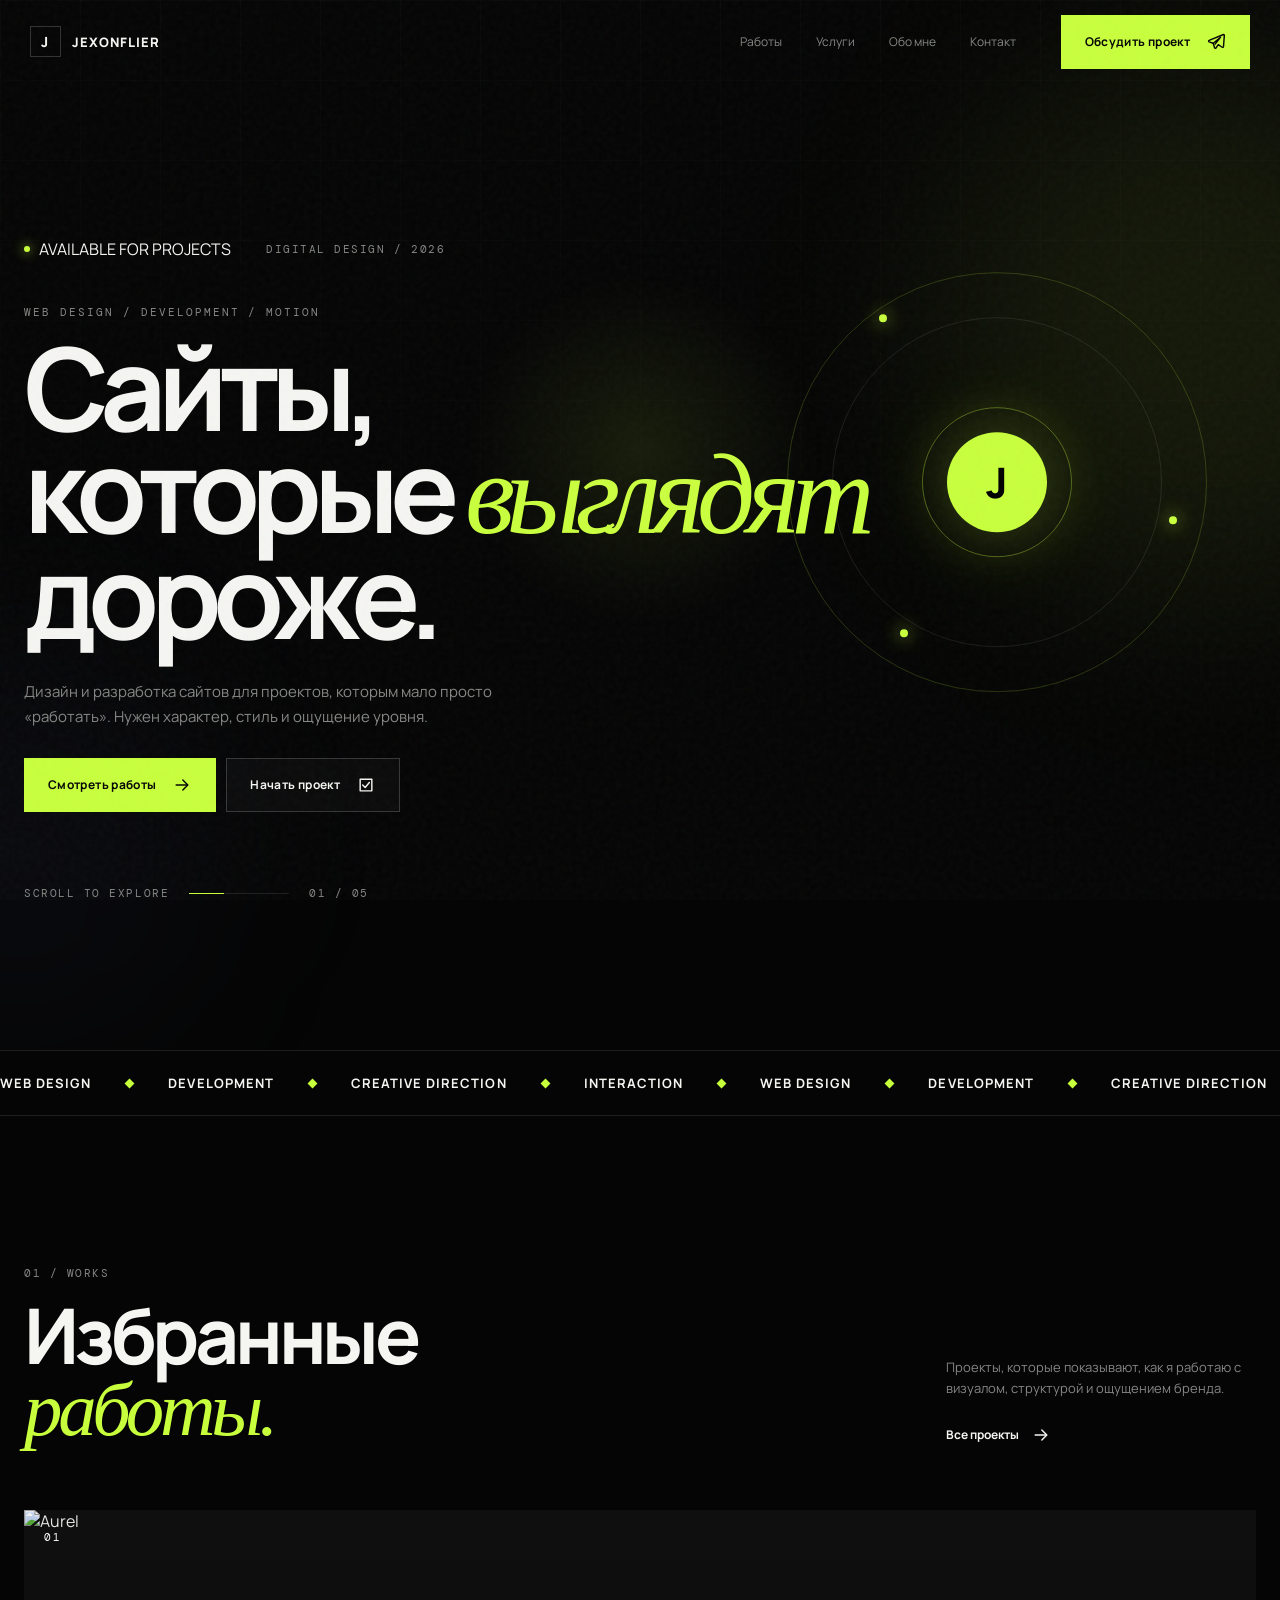
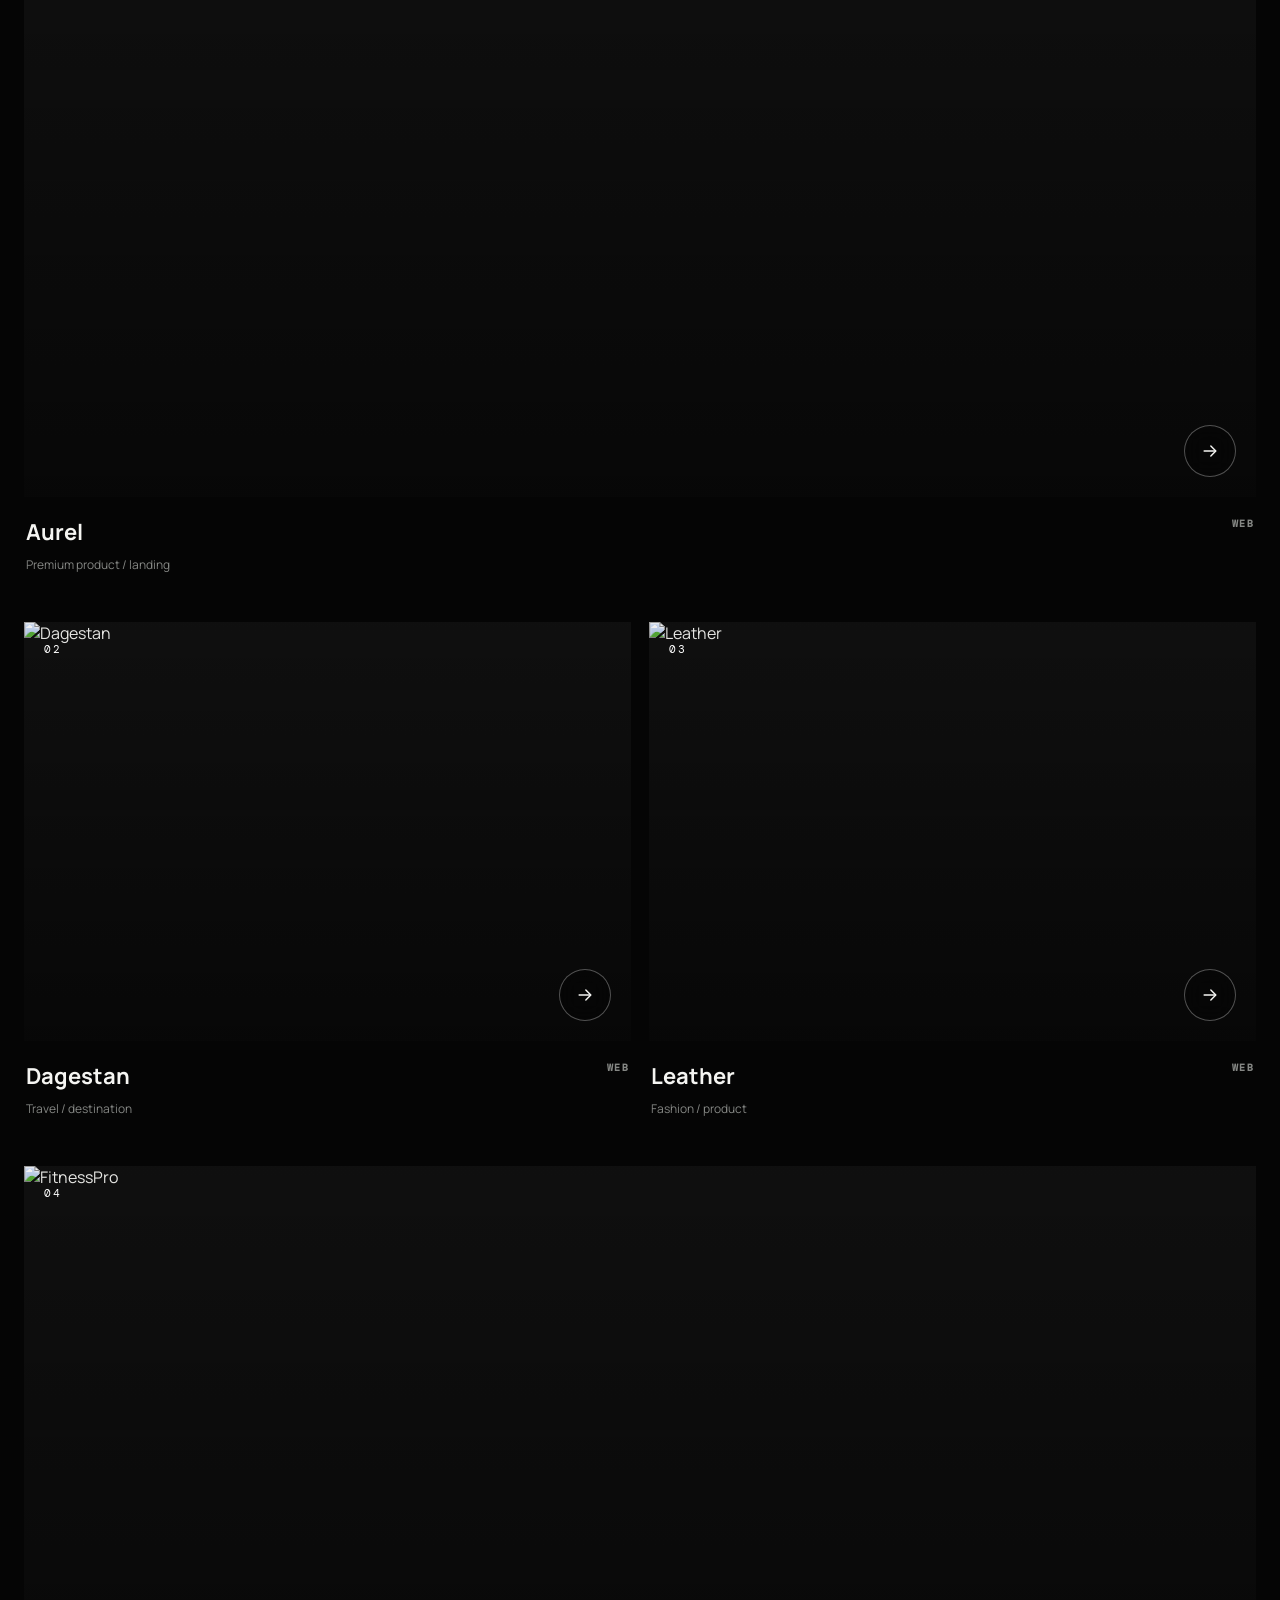
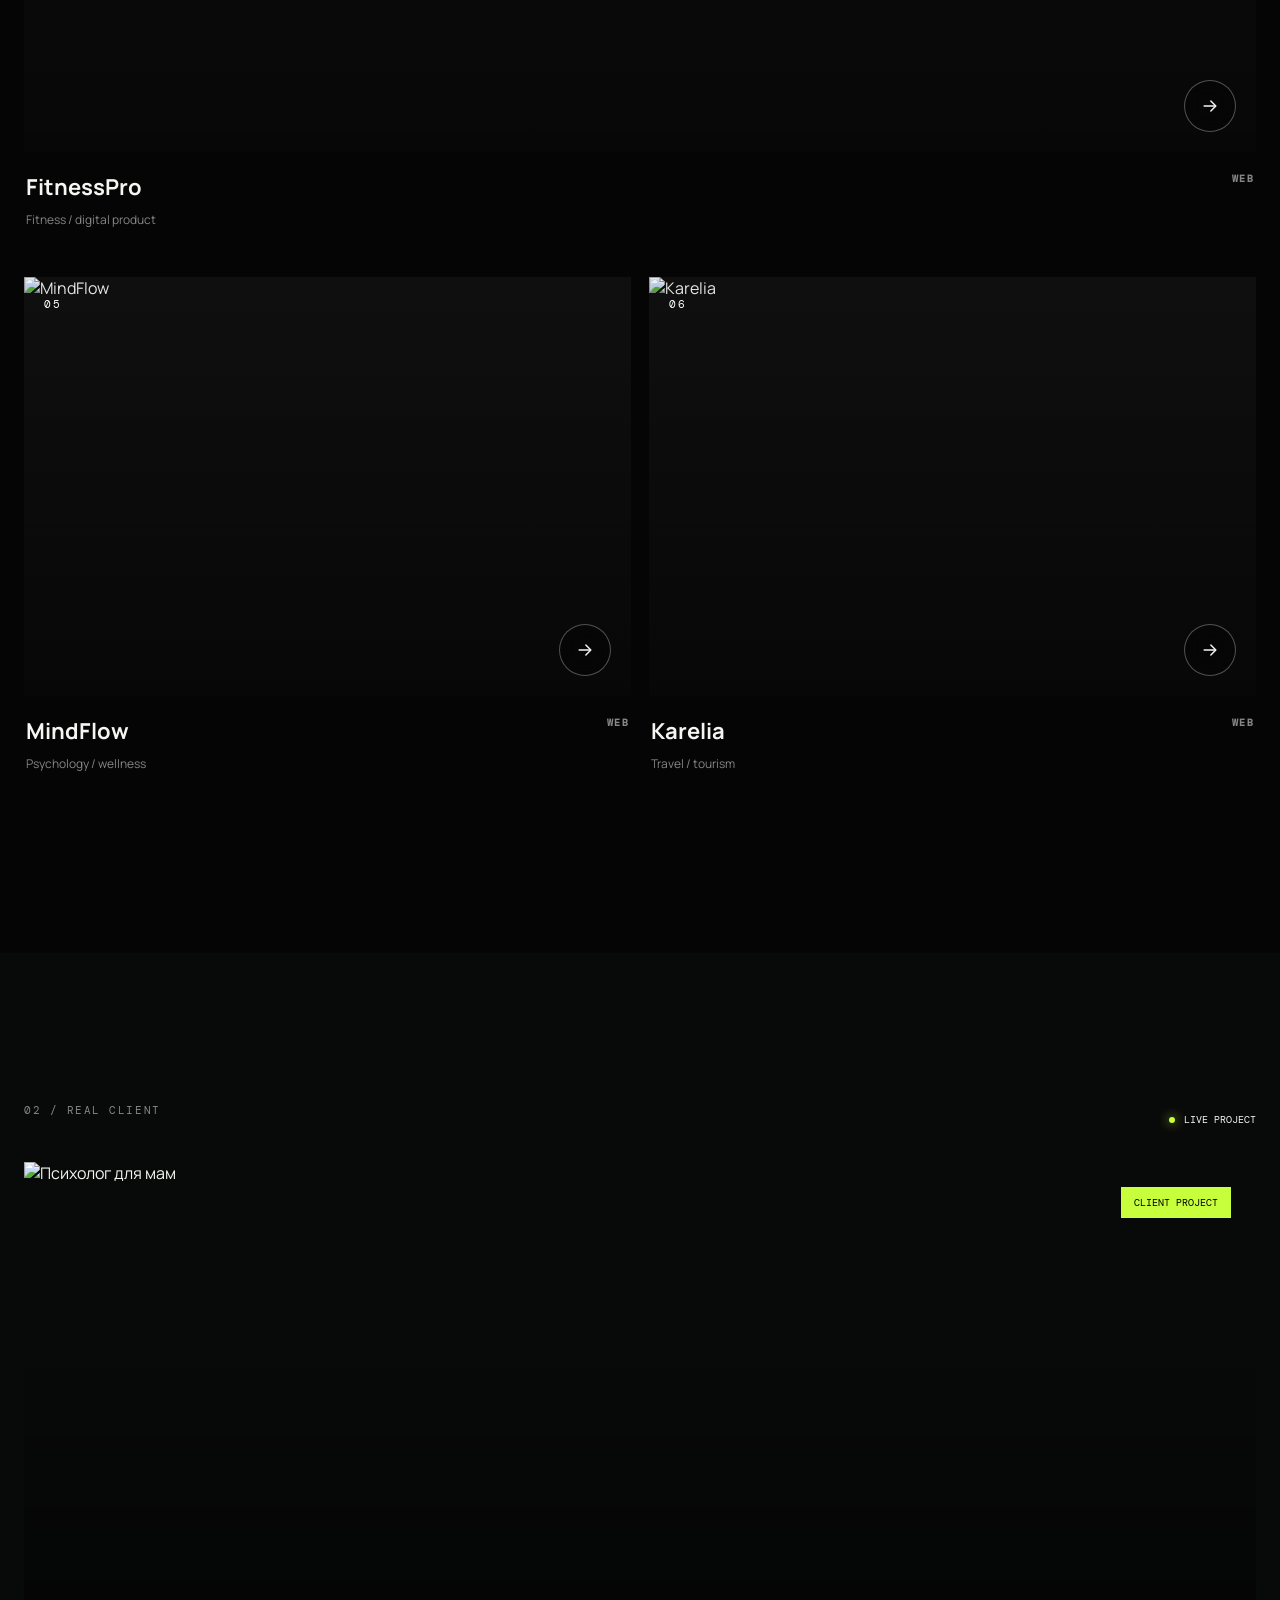
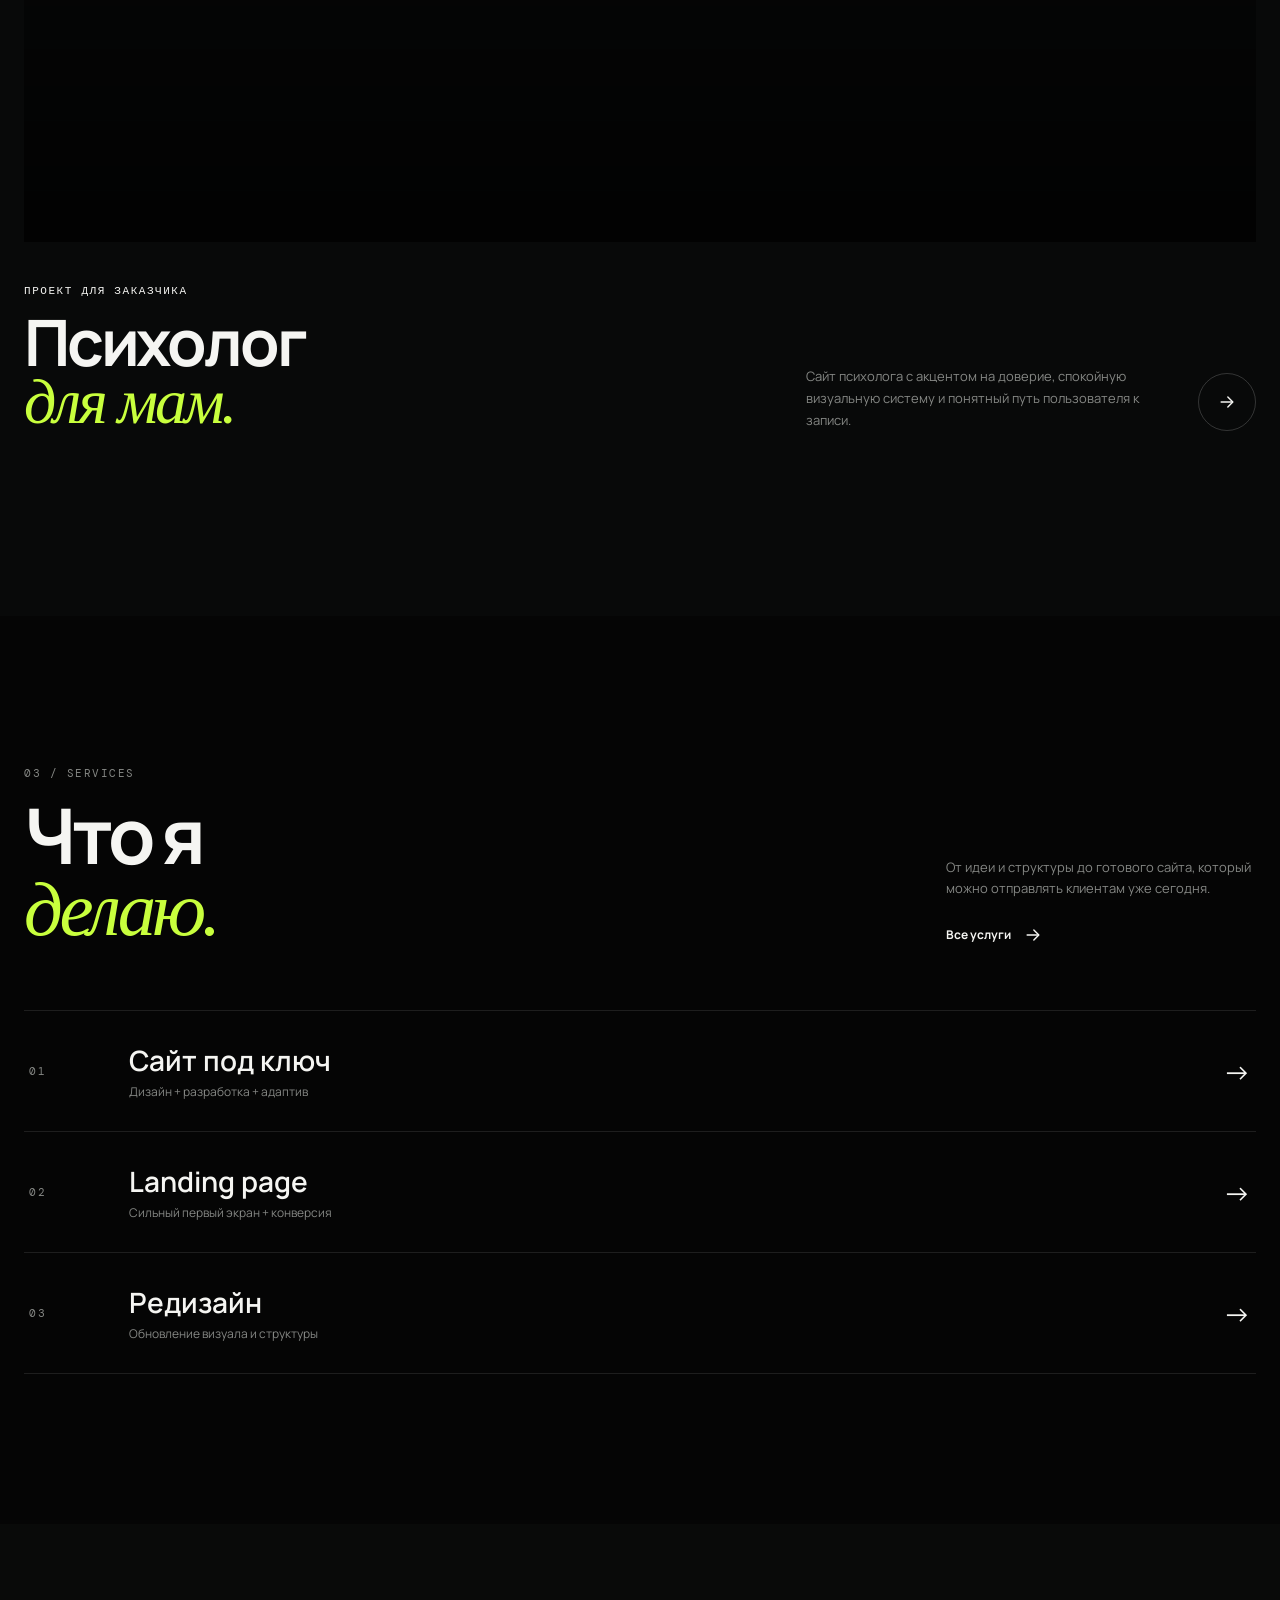
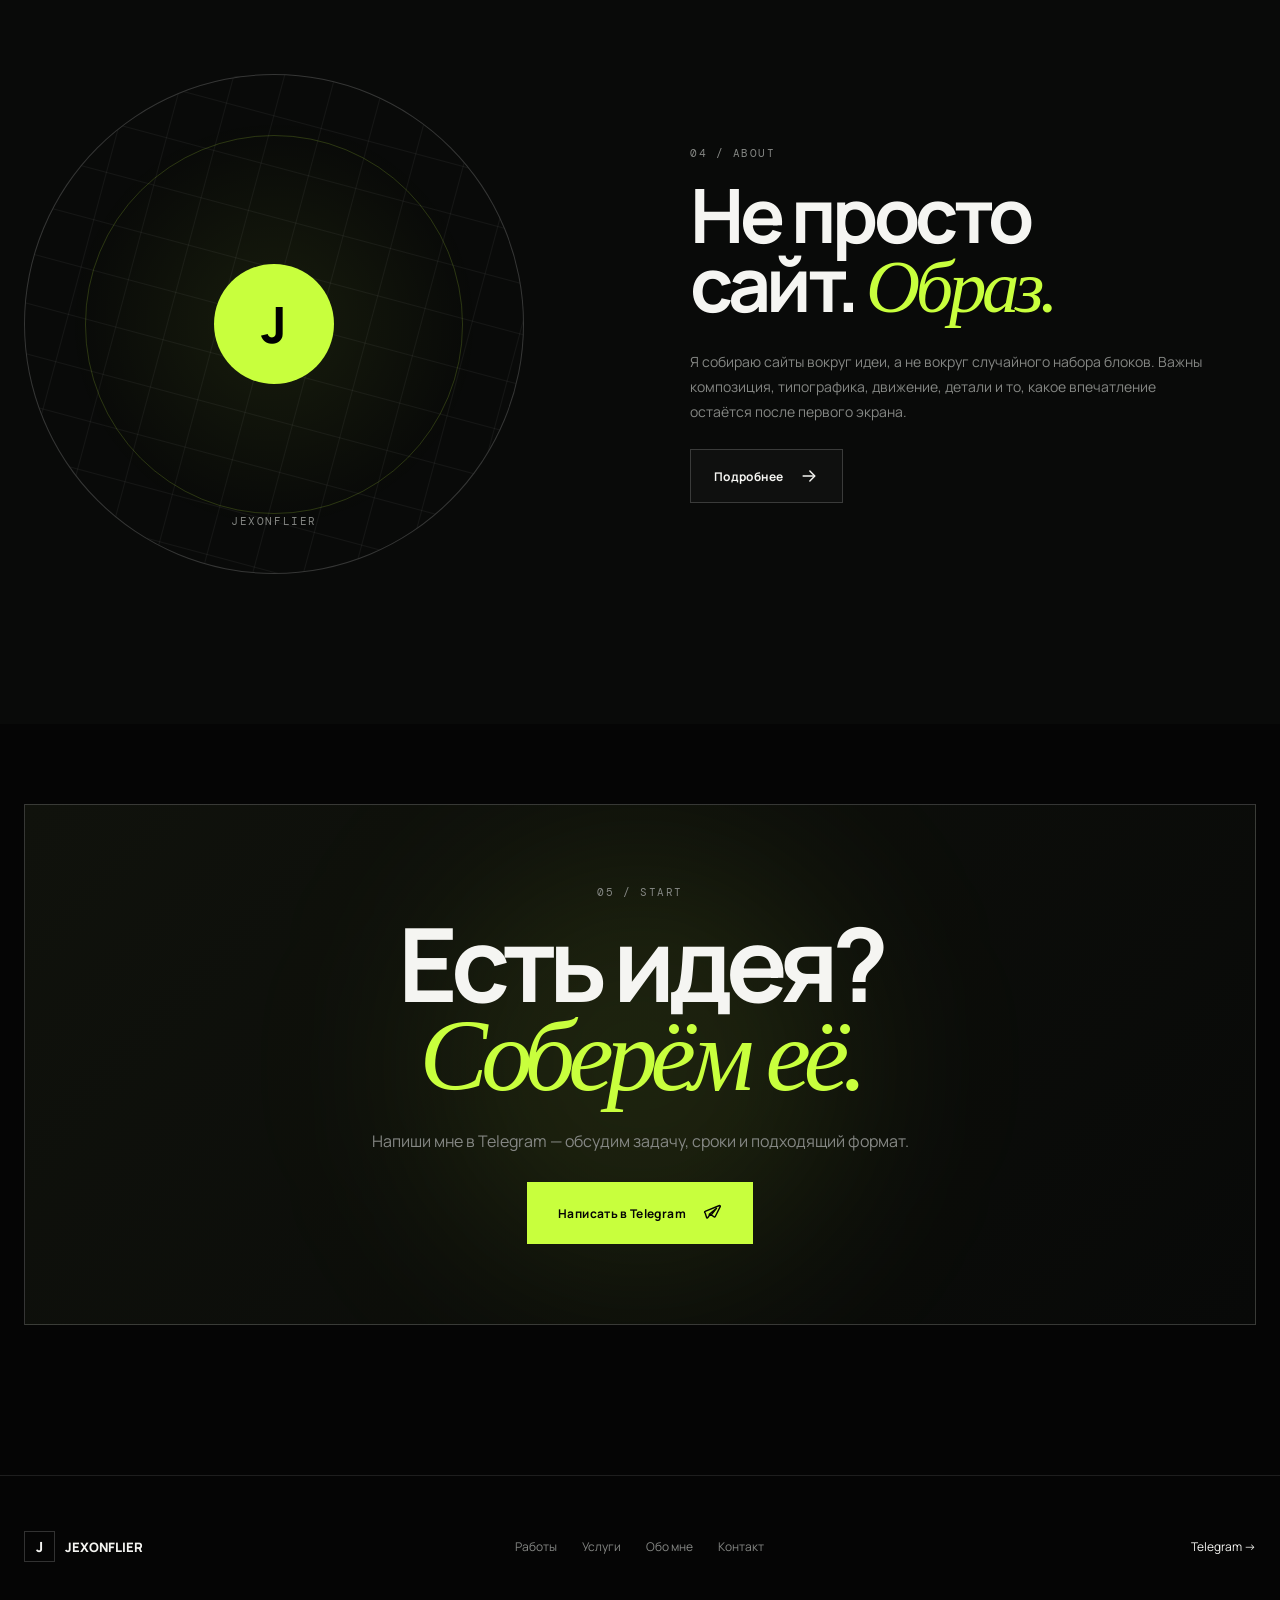
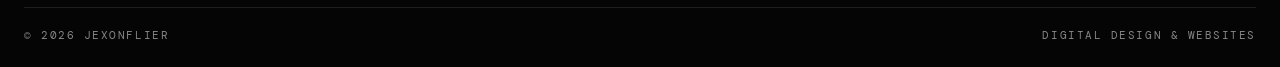
==== commit 9949c3c2: "Update index.html" ====
--- a/index.html
+++ b/index.html
@@ -444,6 +444,6 @@
     <div class="container footer__bottom"><span class="mono">© 2026 JEXONFLIER</span><span class="mono">DIGITAL DESIGN & WEBSITES</span></div>
   </footer>
 
-  <script src="script.js"></script>
+  <script src="script.js?v=4"></script>
 </body>
 </html>
--- a/style.css
+++ b/style.css
@@ -1,2245 +1,360 @@
-/* =========================================================
-   JEXONFLIER — PREMIUM PORTFOLIO
-   COMPLETE STYLE.CSS
-   ========================================================= */
-
+/* style.css */
 :root{
   --bg:#050505;
   --surface:#0b0c0c;
-  --surface-2:#101111;
+  --surface2:#101111;
   --white:#f5f5f2;
   --muted:#858784;
-  --gray-light:#b9bbb7;
-  --warm:#b8afa0;
+  --gray:#b9bbb7;
   --lime:#c8ff3d;
-  --lime-dark:#a9df25;
-  --line:rgba(245,245,242,.1);
-  --line-light:rgba(245,245,242,.16);
+  --lime2:#a9df25;
+  --line:rgba(255,255,255,.1);
+  --line2:rgba(255,255,255,.18);
   --ease:cubic-bezier(.22,1,.36,1);
-  --ease-out:cubic-bezier(.16,1,.3,1);
   --container:1240px;
   --radius:24px;
-  --header-height:86px;
-}
-
-*{box-sizing:border-box}
-
-html{
-  scroll-behavior:smooth;
-  background:var(--bg);
-}
-
+  --header:84px;
+}
+
+*{box-sizing:border-box;margin:0;padding:0}
+html{scroll-behavior:smooth;background:var(--bg)}
 body{
-  margin:0;
   background:var(--bg);
   color:var(--white);
-  font-family:Inter,Arial,Helvetica,sans-serif;
-  line-height:1.45;
+  font-family:Manrope,Arial,sans-serif;
   overflow-x:hidden;
 }
-
 body.menu-open{overflow:hidden}
-
-a{
-  color:inherit;
-  text-decoration:none;
-}
-
-button{
-  font:inherit;
-}
-
-img{
-  display:block;
-  max-width:100%;
-}
-
-::selection{
-  background:var(--lime);
-  color:#050505;
-}
-
-/* =========================================================
-   GLOBAL EFFECTS
-   ========================================================= */
-
+a{color:inherit;text-decoration:none}
+button{font:inherit}
+img{display:block;max-width:100%}
+svg{width:20px;height:20px;fill:none;stroke:currentColor;stroke-width:1.7;stroke-linecap:round;stroke-linejoin:round}
+.mono{font-family:"DM Mono",monospace;font-size:11px;letter-spacing:.14em}
+.container{width:min(calc(100% - 48px),var(--container));margin:auto}
+.section{padding:150px 0}
 .noise{
-  position:fixed;
-  inset:0;
-  z-index:9999;
-  pointer-events:none;
-  opacity:.035;
-  background-image:url("data:image/svg+xml,%3Csvg xmlns='http://www.w3.org/2000/svg' width='180' height='180'%3E%3Cfilter id='n'%3E%3CfeTurbulence type='fractalNoise' baseFrequency='.9' numOctaves='3' stitchTiles='stitch'/%3E%3C/filter%3E%3Crect width='100%25' height='100%25' filter='url(%23n)'/%3E%3C/svg%3E");
-}
-
+  position:fixed;inset:0;z-index:1000;pointer-events:none;opacity:.035;
+  background-image:url("data:image/svg+xml,%3Csvg viewBox='0 0 180 180' xmlns='http://www.w3.org/2000/svg'%3E%3Cfilter id='n'%3E%3CfeTurbulence type='fractalNoise' baseFrequency='.9' numOctaves='4' stitchTiles='stitch'/%3E%3C/filter%3E%3Crect width='100%25' height='100%25' filter='url(%23n)'/%3E%3C/svg%3E");
+}
 .cursor-glow{
-  position:fixed;
-  z-index:1;
-  width:360px;
-  height:360px;
-  border-radius:50%;
-  pointer-events:none;
-  transform:translate(-50%,-50%);
-  background:radial-gradient(circle,rgba(200,255,61,.12),transparent 65%);
-  filter:blur(8px);
-  opacity:.35;
-}
-
+  position:fixed;width:380px;height:380px;border-radius:50%;
+  pointer-events:none;z-index:2;transform:translate(-50%,-50%);
+  background:radial-gradient(circle,rgba(200,255,61,.09),transparent 65%);
+  mix-blend-mode:screen;
+}
 .scroll-progress{
-  position:fixed;
-  left:0;
-  top:0;
-  width:0;
-  height:2px;
-  z-index:10000;
-  background:var(--lime);
-  box-shadow:0 0 14px rgba(200,255,61,.55);
-}
-
-/* =========================================================
-   LOADER
-   ========================================================= */
-
+  position:fixed;top:0;left:0;width:0;height:2px;background:var(--lime);
+  z-index:1100;box-shadow:0 0 15px var(--lime);
+}
+
+/* loader */
 .loader{
-  position:fixed;
-  inset:0;
-  z-index:10001;
-  background:var(--bg);
-  display:flex;
-  flex-direction:column;
-  justify-content:center;
-  padding:7vw;
-  transition:opacity .7s var(--ease),visibility .7s var(--ease);
-}
-
-.loader.is-hidden{
-  opacity:0;
-  visibility:hidden;
-  pointer-events:none;
-}
-
-.loader__top{
-  display:flex;
-  align-items:center;
-  justify-content:space-between;
-}
-
-.loader__top span:first-child{
-  font-size:12px;
-  letter-spacing:.16em;
-  color:var(--muted);
-}
-
-.loader__top span:last-child{
-  font-size:clamp(48px,9vw,120px);
-  font-weight:700;
-  letter-spacing:-.07em;
-}
-
-.loader__line{
-  height:1px;
-  margin-top:24px;
-  background:var(--line);
-  overflow:hidden;
-}
-
-.loader__line span{
-  display:block;
-  width:0;
-  height:100%;
-  background:var(--lime);
-  transition:width .15s linear;
-}
-
-/* =========================================================
-   HEADER
-   ========================================================= */
-
+  position:fixed;inset:0;background:#050505;z-index:2000;
+  display:flex;flex-direction:column;justify-content:flex-end;padding:38px;
+  transition:opacity .8s var(--ease),visibility .8s;
+}
+.loader.done{opacity:0;visibility:hidden;pointer-events:none}
+.loader__top{display:flex;justify-content:space-between;font-family:"DM Mono";font-size:12px;letter-spacing:.15em;margin-bottom:15px}
+.loader__line{height:2px;background:#1c1c1c;overflow:hidden}
+.loader__line span{display:block;width:0;height:100%;background:var(--lime);transition:width .15s linear}
+
+/* header */
 .header{
-  position:fixed;
-  top:0;
-  left:0;
-  right:0;
-  z-index:900;
-  height:var(--header-height);
-  display:flex;
-  align-items:center;
-  justify-content:space-between;
-  padding:0 max(28px,calc((100vw - var(--container))/2));
-  border-bottom:1px solid transparent;
-  transition:background .45s ease,border-color .45s ease,backdrop-filter .45s ease;
-}
-
-.header.scrolled{
-  background:rgba(5,5,5,.72);
-  backdrop-filter:blur(18px);
-  border-color:var(--line);
-}
-
-.logo{
-  font-size:18px;
-  font-weight:800;
-  letter-spacing:-.04em;
-}
-
-.logo span{color:var(--lime)}
-
-.desktop-nav{
-  display:flex;
-  align-items:center;
-  gap:32px;
-}
-
-.desktop-nav a,
-.footer__links a{
-  color:var(--muted);
-  font-size:12px;
-  text-transform:uppercase;
-  letter-spacing:.12em;
-  transition:color .3s ease;
-}
-
-.desktop-nav a:hover,
-.footer__links a:hover{
-  color:var(--white);
-}
-
-/* =========================================================
-   BUTTONS
-   ========================================================= */
-
+  position:fixed;top:0;left:0;right:0;height:var(--header);z-index:900;
+  display:flex;align-items:center;justify-content:space-between;
+  padding:0 30px;border-bottom:1px solid transparent;
+  transition:.5s var(--ease);
+}
+.header.scrolled{background:rgba(5,5,5,.76);backdrop-filter:blur(20px);border-color:var(--line)}
+.logo{display:flex;align-items:center;gap:11px;font-size:13px;font-weight:800;letter-spacing:.08em}
+.logo__mark{
+  width:31px;height:31px;border:1px solid var(--line2);display:grid;place-items:center;
+  font-size:14px;transition:.4s var(--ease)
+}
+.logo:hover .logo__mark{background:var(--lime);color:#000;transform:rotate(90deg)}
+.desktop-nav{display:flex;gap:34px;margin-left:auto;margin-right:45px}
+.desktop-nav a,.footer__links a{font-size:12px;color:var(--muted);transition:.3s}
+.desktop-nav a:hover,.footer__links a:hover{color:var(--white)}
 .button{
-  position:relative;
-  display:inline-flex;
-  align-items:center;
-  justify-content:center;
-  gap:10px;
-  min-height:50px;
-  padding:0 20px;
-  border:1px solid var(--line-light);
-  border-radius:999px;
-  background:rgba(255,255,255,.035);
-  color:var(--white);
-  text-transform:uppercase;
-  font-size:11px;
-  font-weight:700;
-  letter-spacing:.1em;
-  overflow:hidden;
-  isolation:isolate;
-  cursor:pointer;
-  transition:transform .45s var(--ease),background .35s ease,border-color .35s ease,color .35s ease;
-}
-
-.button:hover{
-  background:var(--lime);
-  border-color:var(--lime);
-  color:#050505;
-  transform:translateY(-3px);
-}
-
-.button--lime{
-  background:var(--lime);
-  border-color:var(--lime);
-  color:#050505;
-}
-
-.button--lime:hover{
-  background:var(--white);
-  border-color:var(--white);
-}
-
-.button svg,
-.round-arrow svg,
-.back-link svg,
-.project-card__open svg,
-.service-row__icon svg{
-  width:15px;
-  height:15px;
-  fill:none;
-  stroke:currentColor;
-  stroke-width:1.7;
-  stroke-linecap:round;
-  stroke-linejoin:round;
-  flex:none;
-}
-
-.ripple{
-  position:absolute;
-  width:10px;
-  height:10px;
-  border-radius:50%;
-  background:rgba(255,255,255,.42);
-  transform:translate(-50%,-50%) scale(0);
-  animation:ripple .7s ease-out;
-  pointer-events:none;
-}
-
-@keyframes ripple{
-  to{
-    transform:translate(-50%,-50%) scale(28);
-    opacity:0;
-  }
-}
-
-/* =========================================================
-   MOBILE MENU
-   ========================================================= */
-
-.menu-toggle{
-  display:none;
-  width:46px;
-  height:46px;
-  border:1px solid var(--line);
-  border-radius:50%;
-  background:transparent;
-  color:var(--white);
-  cursor:pointer;
-}
-
-.menu-toggle span{
-  display:block;
-  width:17px;
-  height:1px;
-  margin:4px auto;
-  background:currentColor;
-  transition:.35s var(--ease);
-}
-
-.menu-toggle.active span:first-child{
-  transform:translateY(2.5px) rotate(45deg);
-}
-
-.menu-toggle.active span:last-child{
-  transform:translateY(-2.5px) rotate(-45deg);
-}
-
-.mobile-menu{
-  position:fixed;
-  inset:0;
-  z-index:800;
-  padding:110px 28px 30px;
-  background:rgba(5,5,5,.96);
-  backdrop-filter:blur(22px);
-  display:flex;
-  flex-direction:column;
-  justify-content:center;
-  opacity:0;
-  visibility:hidden;
-  transform:translateY(-18px);
-  transition:.45s var(--ease);
-}
-
-.mobile-menu.open{
-  opacity:1;
-  visibility:visible;
-  transform:none;
-}
-
-.mobile-menu a{
-  padding:18px 0;
-  border-bottom:1px solid var(--line);
-  font-size:clamp(30px,9vw,58px);
-  font-weight:700;
-  letter-spacing:-.05em;
-  transition:color .3s ease,padding-left .35s var(--ease);
-}
-
-.mobile-menu a:hover{
-  color:var(--lime);
-  padding-left:10px;
-}
-
-/* =========================================================
-   GLOBAL
-   ========================================================= */
-
-.page{
-  min-height:100vh;
-}
-
-.container{
-  width:min(var(--container),calc(100% - 56px));
-  margin:0 auto;
-}
-
-.eyebrow,
-.section-heading__eyebrow,
-.hero__meta,
-.client-feature__label,
-.client-feature__status{
-  font-size:10px;
-  text-transform:uppercase;
-  letter-spacing:.17em;
-  color:var(--muted);
-}
-
-.reveal{
-  opacity:0;
-  transform:translateY(34px);
-  transition:opacity .9s var(--ease),transform .9s var(--ease);
-}
-
-.reveal--right{
-  transform:translateX(42px);
-}
-
-.reveal.is-visible{
-  opacity:1;
-  transform:none;
-}
-
-[data-tilt]{
-  transform-style:preserve-3d;
-  will-change:transform;
-}
-
-/* =========================================================
-   HERO
-   ========================================================= */
-
-.hero{
-  position:relative;
-  min-height:100svh;
-  display:flex;
-  align-items:center;
-  overflow:hidden;
-  padding:130px max(28px,calc((100vw - var(--container))/2)) 70px;
-}
-
+  position:relative;display:inline-flex;align-items:center;justify-content:center;gap:16px;
+  min-height:54px;padding:0 23px;border:1px solid var(--line2);
+  overflow:hidden;transition:transform .4s var(--ease),border-color .3s,color .3s;
+  font-size:12px;font-weight:700;letter-spacing:.03em
+}
+.button svg{transition:transform .4s var(--ease)}
+.button:hover svg{transform:translateX(5px)}
+.button--lime{background:var(--lime);color:#050505;border-color:var(--lime)}
+.button--lime:hover{background:#d5ff69;transform:translateY(-3px);box-shadow:0 15px 40px rgba(200,255,61,.15)}
+.button--ghost{background:rgba(255,255,255,.025)}
+.button--ghost:hover{border-color:var(--lime);color:var(--lime);transform:translateY(-3px)}
+.button--large{min-height:62px;padding:0 30px}
+.menu-toggle{display:none;background:none;border:0;color:var(--white);width:42px;height:42px;position:relative}
+.menu-toggle span{position:absolute;width:23px;height:1px;background:currentColor;left:9px;transition:.4s}
+.menu-toggle span:first-child{top:17px}.menu-toggle span:last-child{top:25px}
+.menu-open .menu-toggle span:first-child{transform:rotate(45deg);top:21px}
+.menu-open .menu-toggle span:last-child{transform:rotate(-45deg);top:21px}
+
+/* mobile menu */
+.mobile-menu{position:fixed;inset:0;background:#050505;z-index:800;opacity:0;visibility:hidden;transform:translateY(-20px);transition:.5s var(--ease)}
+.menu-open .mobile-menu{opacity:1;visibility:visible;transform:none}
+.mobile-menu__inner{height:100%;padding:130px 30px 40px;display:flex;flex-direction:column}
+.mobile-menu__label{color:var(--muted);margin-bottom:35px}
+.mobile-menu nav{display:flex;flex-direction:column}
+.mobile-menu nav a{font-size:clamp(38px,12vw,70px);font-weight:700;line-height:1.08;padding:7px 0;border-bottom:1px solid var(--line)}
+.mobile-menu .button{margin-top:auto}
+
+/* pages */
+.page{display:none;min-height:100vh}
+.page.active{display:block;animation:pageIn .75s var(--ease)}
+@keyframes pageIn{from{opacity:0;transform:translateY(25px)}to{opacity:1;transform:none}}
+.page--home{display:block}
+.page--home.active{display:block}
+
+/* hero */
+.hero{min-height:100svh;padding-top:150px;position:relative;overflow:hidden}
+.hero__inner{position:relative;min-height:calc(100svh - 150px);display:flex;flex-direction:column;justify-content:center}
 .hero__grid{
-  position:absolute;
-  inset:-8%;
-  opacity:.55;
-  pointer-events:none;
-  background-image:
-    linear-gradient(var(--line) 1px,transparent 1px),
-    linear-gradient(90deg,var(--line) 1px,transparent 1px);
-  background-size:64px 64px;
-  mask-image:linear-gradient(to bottom,transparent,#000 20%,#000 75%,transparent);
-  transition:transform .8s var(--ease);
-}
-
-.hero__glow{
-  position:absolute;
-  border-radius:50%;
-  filter:blur(10px);
-  pointer-events:none;
-}
-
-.hero__glow--one{
-  width:560px;
-  height:560px;
-  right:-160px;
-  top:5%;
-  background:radial-gradient(circle,rgba(200,255,61,.13),transparent 68%);
-  animation:floatGlow 8s ease-in-out infinite;
-}
-
-.hero__glow--two{
-  width:420px;
-  height:420px;
-  left:-180px;
-  bottom:-100px;
-  background:radial-gradient(circle,rgba(184,175,160,.08),transparent 68%);
-  animation:floatGlow 10s ease-in-out -3s infinite;
-}
-
-@keyframes floatGlow{
-  50%{
-    transform:translate3d(0,-24px,0) scale(1.05);
-  }
-}
-
-.hero__content{
-  position:relative;
-  z-index:3;
-  width:min(850px);
-}
-
-.status{
-  display:inline-flex;
-  align-items:center;
-  gap:9px;
-  margin-bottom:30px;
-  color:var(--gray-light);
-  font-size:10px;
-  letter-spacing:.14em;
-  text-transform:uppercase;
-}
-
-.status::before{
-  content:"";
-  width:7px;
-  height:7px;
-  border-radius:50%;
-  background:var(--lime);
-  box-shadow:0 0 16px var(--lime);
-  animation:pulse 1.8s infinite;
-}
-
-@keyframes pulse{
-  50%{
-    opacity:.35;
-    transform:scale(.65);
-  }
-}
-
-.hero__title{
-  margin:0;
-  max-width:1050px;
-  font-size:clamp(58px,8.6vw,132px);
-  line-height:.84;
-  letter-spacing:-.075em;
-  font-weight:800;
-}
-
-.hero__title em{
-  font-style:normal;
-  color:var(--lime);
-}
-
-.hero__copy{
-  max-width:530px;
-  margin:34px 0;
-  color:var(--muted);
-  font-size:16px;
-  line-height:1.7;
-}
-
-.hero__actions{
-  display:flex;
-  gap:10px;
-  flex-wrap:wrap;
-}
-
-/* =========================================================
-   HERO ORBIT
-   ========================================================= */
-
-.hero-orbit{
-  position:absolute;
-  z-index:2;
-  right:5%;
-  top:45%;
-  width:min(35vw,500px);
-  aspect-ratio:1;
-  transform:translateY(-45%);
-  transition:transform .8s var(--ease);
-  pointer-events:none;
-}
-
-.orbit-ring{
-  position:absolute;
-  inset:0;
-  border:1px solid var(--line-light);
-  border-radius:50%;
-  animation:spin 18s linear infinite;
-}
-
-.orbit-ring--two{
-  inset:14%;
-  border-color:rgba(200,255,61,.18);
-  animation-duration:13s;
-  animation-direction:reverse;
-}
-
-@keyframes spin{
-  to{transform:rotate(360deg)}
-}
-
-.orbit-core{
-  position:absolute;
-  inset:31%;
-  border-radius:50%;
-  background:radial-gradient(circle at 35% 30%,#d8ff72,#87a82c 35%,#151810 72%);
-  box-shadow:0 0 90px rgba(200,255,61,.15),inset 0 0 40px rgba(0,0,0,.55);
-  animation:corePulse 5s ease-in-out infinite;
-}
-
-@keyframes corePulse{
-  50%{
-    transform:scale(1.05);
-    box-shadow:0 0 120px rgba(200,255,61,.23),inset 0 0 45px rgba(0,0,0,.6);
-  }
-}
-
-.orbit-core__inner{
-  position:absolute;
-  inset:20%;
-  border:1px solid rgba(255,255,255,.28);
-  border-radius:50%;
-}
-
-.orbit-dot{
-  position:absolute;
-  width:8px;
-  height:8px;
-  border-radius:50%;
-  background:var(--lime);
-  box-shadow:0 0 16px var(--lime);
-}
-
-.orbit-dot--one{top:5%;left:48%}
-.orbit-dot--two{right:7%;bottom:30%}
-.orbit-dot--three{left:8%;bottom:22%}
-
-.hero__bottom{
-  position:absolute;
-  bottom:32px;
-  left:max(28px,calc((100vw - var(--container))/2));
-  right:max(28px,calc((100vw - var(--container))/2));
-  display:flex;
-  justify-content:space-between;
-  align-items:center;
-  color:var(--muted);
-  font-size:10px;
-  letter-spacing:.14em;
-  text-transform:uppercase;
-}
-
-.scroll-line{
-  display:flex;
-  align-items:center;
-  gap:12px;
-}
-
-.scroll-line::before{
-  content:"";
-  width:45px;
-  height:1px;
-  background:var(--line-light);
-  animation:scrollLine 2s ease-in-out infinite;
-}
-
-@keyframes scrollLine{
-  50%{
-    width:70px;
-    background:var(--lime);
-  }
-}
-
-/* =========================================================
-   MARQUEE
-   ========================================================= */
-
-.marquee{
-  overflow:hidden;
-  border-top:1px solid var(--line);
-  border-bottom:1px solid var(--line);
-  padding:22px 0;
-}
-
-.marquee__track{
-  display:flex;
-  width:max-content;
-  animation:marquee 24s linear infinite;
-}
-
-.marquee__item{
-  display:flex;
-  align-items:center;
-  gap:38px;
-  padding-right:38px;
-  white-space:nowrap;
-  font-size:clamp(30px,5vw,72px);
-  font-weight:700;
-  letter-spacing:-.06em;
-}
-
-.marquee__item span{
-  color:var(--lime);
-}
-
-@keyframes marquee{
-  to{transform:translateX(-50%)}
-}
-
-/* =========================================================
-   SECTION HEADINGS
-   ========================================================= */
-
-.works-preview,
-.services-preview,
-.about-preview,
-.final-cta{
-  position:relative;
-  padding:150px 0;
-}
-
-.section-heading{
-  display:flex;
-  justify-content:space-between;
-  align-items:flex-end;
-  gap:40px;
-  margin-bottom:55px;
-}
-
-.section-heading__title{
-  margin:12px 0 0;
-  max-width:750px;
-  font-size:clamp(44px,6vw,82px);
-  line-height:.9;
-  letter-spacing:-.065em;
-}
-
-.section-heading__side{
-  max-width:290px;
-  color:var(--muted);
-  font-size:14px;
-  line-height:1.7;
-}
-
-/* =========================================================
-   PROJECT GRID
-   ========================================================= */
-
-.projects-grid{
-  display:grid;
-  grid-template-columns:repeat(2,1fr);
-  gap:18px;
-}
-
-.project-card{
-  position:relative;
-  min-width:0;
-  perspective:1200px;
-}
-
-.project-card--large{
-  grid-column:span 2;
-}
-
-.project-card__link{
-  display:block;
-}
-
-.project-card__image{
-  position:relative;
-  aspect-ratio:16/10;
-  overflow:hidden;
-  border-radius:var(--radius);
-  background:var(--surface);
-  border:1px solid var(--line);
-  transform-style:preserve-3d;
-}
-
-.project-card--large .project-card__image{
-  aspect-ratio:2.1/1;
-}
-
-.project-card__image::after{
-  content:"";
-  position:absolute;
-  inset:0;
-  z-index:2;
-  background:linear-gradient(to top,rgba(0,0,0,.65),transparent 55%);
-  pointer-events:none;
-}
-
-.project-card__image img{
-  width:100%;
-  height:100%;
-  object-fit:cover;
-  transition:transform 1s var(--ease),filter .6s ease;
-}
-
-.project-card:hover .project-card__image img{
-  transform:scale(1.075);
-  filter:saturate(1.08);
-}
-
-.project-card__overlay{
-  position:absolute;
-  inset:0;
-  z-index:3;
-  display:flex;
-  justify-content:space-between;
-  align-items:flex-start;
-  padding:24px;
-  pointer-events:none;
-}
-
-.project-card__number,
-.project-card__open{
-  display:flex;
-  align-items:center;
-  justify-content:center;
-  min-width:42px;
-  height:42px;
-  padding:0 12px;
-  border:1px solid rgba(255,255,255,.2);
-  border-radius:999px;
-  background:rgba(0,0,0,.35);
-  backdrop-filter:blur(12px);
-  color:var(--white);
-  font-size:10px;
-  letter-spacing:.1em;
-}
-
-.project-card__open{
-  width:42px;
-  padding:0;
-  transform:translateY(-8px);
-  opacity:0;
-  transition:opacity .45s var(--ease),transform .45s var(--ease),background .3s ease;
-}
-
-.project-card:hover .project-card__open{
-  opacity:1;
-  transform:none;
-}
-
-.project-card__info{
-  padding:20px 4px 4px;
-}
-
-.project-card__title{
-  margin:0 0 7px;
-  font-size:clamp(24px,3vw,38px);
-  line-height:1;
-  letter-spacing:-.05em;
-}
-
-.project-card__meta{
-  display:flex;
-  gap:8px;
-  flex-wrap:wrap;
-}
-
-.project-card__tag{
-  display:inline-flex;
-  padding:7px 10px;
-  border:1px solid var(--line);
-  border-radius:999px;
-  color:var(--muted);
-  font-size:9px;
-  text-transform:uppercase;
-  letter-spacing:.12em;
-}
-
-.project-card__tag--lime{
-  color:var(--lime);
-  border-color:rgba(200,255,61,.25);
-}
-
-/* =========================================================
-   CLIENT FEATURE
-   ========================================================= */
-
-.client-feature{
-  padding:40px 0 150px;
-}
-
-.client-feature__top{
-  display:flex;
-  justify-content:space-between;
-  align-items:center;
-  margin-bottom:22px;
-}
-
-.client-feature__status{
-  color:var(--lime);
-}
-
-.client-feature__card{
-  position:relative;
-  display:grid;
-  grid-template-columns:1.35fr .65fr;
-  min-height:580px;
-  overflow:hidden;
-  border-radius:var(--radius);
-  border:1px solid var(--line);
-  background:var(--surface);
-}
-
-.client-feature__image{
-  position:relative;
-  min-height:500px;
-  overflow:hidden;
-}
-
-.client-feature__image img{
-  width:100%;
-  height:100%;
-  object-fit:cover;
-  transition:transform 1.2s var(--ease);
-}
-
-.client-feature__card:hover .client-feature__image img{
-  transform:scale(1.045);
-}
-
-.client-feature__overlay{
-  position:absolute;
-  inset:0;
-  background:linear-gradient(90deg,transparent 45%,rgba(5,5,5,.75));
-}
-
-.client-feature__badge{
-  position:absolute;
-  top:24px;
-  left:24px;
-  z-index:2;
-  padding:10px 14px;
-  border:1px solid rgba(200,255,61,.3);
-  border-radius:999px;
-  background:rgba(5,5,5,.6);
-  backdrop-filter:blur(12px);
-  color:var(--lime);
-  font-size:9px;
-  text-transform:uppercase;
-  letter-spacing:.12em;
-}
-
-.client-feature__content{
-  position:absolute;
-  left:40px;
-  bottom:36px;
-  z-index:3;
-  max-width:560px;
-}
-
-.client-feature__content h2{
-  margin:0 0 15px;
-  font-size:clamp(42px,6vw,78px);
-  line-height:.88;
-  letter-spacing:-.065em;
-}
-
-.client-feature__content p{
-  max-width:460px;
-  margin:0;
-  color:rgba(245,245,242,.68);
-}
-
-.client-feature__right{
-  display:flex;
-  flex-direction:column;
-  justify-content:space-between;
-  padding:40px;
-  background:rgba(255,255,255,.025);
-}
-
-.client-feature__right p{
-  color:var(--muted);
-  line-height:1.8;
-}
-
-.round-arrow{
-  width:58px;
-  height:58px;
-  display:flex;
-  align-items:center;
-  justify-content:center;
-  border:1px solid var(--line-light);
-  border-radius:50%;
-  transition:transform .45s var(--ease),background .3s ease,color .3s ease;
-}
-
-.client-feature__card:hover .round-arrow{
-  transform:rotate(45deg);
-  background:var(--lime);
-  color:#050505;
-}
-
-/* =========================================================
-   SERVICES
-   ========================================================= */
-
-.services-list{
-  border-top:1px solid var(--line);
-}
-
-.service-row{
-  position:relative;
-  display:grid;
-  grid-template-columns:80px 1fr 70px;
-  align-items:center;
-  gap:30px;
-  min-height:125px;
-  border-bottom:1px solid var(--line);
-  transition:padding .5s var(--ease),background .4s ease;
-  cursor:pointer;
-}
-
-.service-row::before{
-  content:"";
-  position:absolute;
-  inset:0 -25px;
-  z-index:-1;
-  background:var(--lime);
-  transform:scaleY(0);
-  transform-origin:bottom;
-  transition:transform .45s var(--ease);
-}
-
-.service-row:hover{
-  padding-left:25px;
-  padding-right:25px;
-  color:#050505;
-}
-
-.service-row:hover::before{
-  transform:scaleY(1);
-}
-
-.service-row__num{
-  color:var(--muted);
-  font-size:11px;
-}
-
-.service-row__title{
-  font-size:clamp(27px,4vw,55px);
-  font-weight:650;
-  letter-spacing:-.055em;
-}
-
-.service-row__icon{
-  justify-self:end;
-  width:48px;
-  height:48px;
-  display:flex;
-  align-items:center;
-  justify-content:center;
-  border:1px solid var(--line-light);
-  border-radius:50%;
-  transition:transform .45s var(--ease),background .3s ease;
-}
-
-.service-row:hover .service-row__icon{
-  transform:rotate(45deg);
-  border-color:rgba(0,0,0,.25);
-  background:#050505;
-  color:var(--lime);
-}
-
-/* =========================================================
-   ABOUT PREVIEW
-   ========================================================= */
-
-.about-preview__grid{
-  display:grid;
-  grid-template-columns:.9fr 1.1fr;
-  gap:90px;
-  align-items:center;
-}
-
-.about-preview__visual{
-  position:relative;
-  aspect-ratio:1;
-  max-width:510px;
-}
-
-.about-orb{
-  position:absolute;
-  inset:8%;
-  border-radius:50%;
-  border:1px solid var(--line-light);
-  background:
-    radial-gradient(circle at 45% 38%,rgba(200,255,61,.16),transparent 45%),
-    radial-gradient(circle,rgba(255,255,255,.035),transparent 65%);
-  animation:aboutFloat 7s ease-in-out infinite;
-}
-
-@keyframes aboutFloat{
-  50%{transform:translateY(-14px) rotate(2deg)}
-}
-
-.about-orb::before,
-.about-orb::after{
-  content:"";
-  position:absolute;
-  border-radius:50%;
-  border:1px solid rgba(200,255,61,.16);
-}
-
-.about-orb::before{inset:13%}
-.about-orb::after{inset:27%;border-color:var(--line-light)}
-
-.about-orb__grid{
-  position:absolute;
-  inset:0;
-  border-radius:50%;
-  background:
-    linear-gradient(90deg,transparent 49.7%,var(--line) 50%,transparent 50.3%),
-    linear-gradient(transparent 49.7%,var(--line) 50%,transparent 50.3%);
-  background-size:50% 50%;
-  opacity:.7;
-}
-
-.about-orb__center{
-  position:absolute;
-  inset:39%;
-  border-radius:50%;
-  background:var(--lime);
-  box-shadow:0 0 80px rgba(200,255,61,.2);
-}
-
-.about-orb__label{
-  position:absolute;
-  left:50%;
-  bottom:-10px;
-  transform:translateX(-50%);
-  white-space:nowrap;
-  color:var(--muted);
-  font-size:9px;
-  text-transform:uppercase;
-  letter-spacing:.16em;
-}
-
-.about-preview__content h2{
-  margin:15px 0 25px;
-  font-size:clamp(45px,6vw,82px);
-  line-height:.88;
-  letter-spacing:-.065em;
-}
-
-.about-preview__content p{
-  max-width:600px;
-  color:var(--muted);
-  font-size:16px;
-  line-height:1.8;
-}
-
-/* =========================================================
-   STATS
-   ========================================================= */
-
-.stats{
-  display:grid;
-  grid-template-columns:repeat(3,1fr);
-  gap:1px;
-  margin-top:65px;
-  border:1px solid var(--line);
-  background:var(--line);
-}
-
-.stat{
-  min-height:170px;
-  padding:30px;
-  background:var(--bg);
-}
-
-.stat__value{
-  display:block;
-  margin-bottom:10px;
-  font-size:clamp(42px,6vw,70px);
-  line-height:1;
-  letter-spacing:-.07em;
-}
-
-.stat__label{
-  color:var(--muted);
-  font-size:11px;
-  text-transform:uppercase;
-  letter-spacing:.12em;
-}
-
-/* =========================================================
-   FINAL CTA
-   ========================================================= */
-
-.final-cta{
-  padding-top:80px;
-  padding-bottom:170px;
-}
-
-.final-cta__box{
-  position:relative;
-  overflow:hidden;
-  padding:90px 70px;
-  border:1px solid var(--line);
-  border-radius:var(--radius);
-  background:
-    radial-gradient(circle at 80% 20%,rgba(200,255,61,.1),transparent 35%),
-    var(--surface);
-}
-
-.final-cta__box h2{
-  position:relative;
-  z-index:2;
-  max-width:850px;
-  margin:0 0 35px;
-  font-size:clamp(48px,7vw,96px);
-  line-height:.87;
-  letter-spacing:-.07em;
-}
-
-.final-cta__glow{
-  position:absolute;
-  right:-100px;
-  bottom:-180px;
-  width:500px;
-  height:500px;
-  border-radius:50%;
-  background:radial-gradient(circle,rgba(200,255,61,.18),transparent 68%);
-  filter:blur(20px);
-}
-
-/* =========================================================
-   INNER PAGES
-   ========================================================= */
-
-.inner-page{
-  padding:160px 0 120px;
-}
-
-.inner-page__top{
-  margin-bottom:90px;
-}
-
-.inner-page__title{
-  max-width:1000px;
-  margin:15px 0 25px;
-  font-size:clamp(55px,9vw,125px);
-  line-height:.83;
-  letter-spacing:-.075em;
-}
-
-.inner-page__intro{
-  max-width:620px;
-  color:var(--muted);
-  font-size:17px;
-  line-height:1.8;
-}
-
-/* =========================================================
-   SERVICES DETAIL
-   ========================================================= */
-
-.services-detail{
-  border-top:1px solid var(--line);
-}
-
-.service-detail{
-  display:grid;
-  grid-template-columns:100px 1fr 90px;
-  gap:40px;
-  padding:55px 0;
-  border-bottom:1px solid var(--line);
-}
-
-.service-detail__num{
-  color:var(--muted);
-  font-size:11px;
-}
-
-.service-detail__head h2{
-  margin:0 0 18px;
-  font-size:clamp(32px,5vw,65px);
-  line-height:.95;
-  letter-spacing:-.06em;
-}
-
-.service-detail__head p{
-  max-width:650px;
-  color:var(--muted);
-  line-height:1.8;
-}
-
-.service-detail__icon{
-  width:60px;
-  height:60px;
-  display:flex;
-  align-items:center;
-  justify-content:center;
-  border:1px solid var(--line-light);
-  border-radius:50%;
-}
-
-.service-detail__icon svg{
-  width:23px;
-  height:23px;
-  fill:none;
-  stroke:var(--lime);
-  stroke-width:1.5;
-}
-
-.process{
-  padding-top:120px;
-}
-
-.process h2{
-  margin:0 0 50px;
-  font-size:clamp(40px,6vw,75px);
-  letter-spacing:-.06em;
-}
-
-.process-grid{
-  display:grid;
-  grid-template-columns:repeat(4,1fr);
-  gap:1px;
-  background:var(--line);
-  border:1px solid var(--line);
-}
-
-.process-item{
-  min-height:240px;
-  padding:30px;
-  background:var(--bg);
-  transition:background .35s ease,transform .45s var(--ease);
-}
-
-.process-item:hover{
-  background:var(--surface);
-  transform:translateY(-5px);
-}
-
-.process-item__num{
-  color:var(--lime);
-  font-size:11px;
-}
-
-.process-item h3{
-  margin:60px 0 10px;
-  font-size:24px;
-  letter-spacing:-.04em;
-}
-
-.process-item p{
-  margin:0;
-  color:var(--muted);
-  font-size:13px;
-}
-
-/* =========================================================
-   ABOUT PAGE
-   ========================================================= */
-
-.about-page-grid{
-  display:grid;
-  grid-template-columns:.8fr 1.2fr;
-  gap:100px;
-  align-items:start;
-}
-
-.about-page__visual{
-  position:sticky;
-  top:130px;
-}
-
-.about-orb--large{
-  width:min(100%,500px);
-  aspect-ratio:1;
-  position:relative;
-  margin:auto;
-}
-
-.about-page__text h2{
-  margin:0 0 30px;
-  font-size:clamp(42px,6vw,76px);
-  line-height:.9;
-  letter-spacing:-.065em;
-}
-
-.about-page__text p{
-  color:var(--muted);
-  line-height:1.9;
-  font-size:16px;
-}
-
-/* =========================================================
-   CONTACT
-   ========================================================= */
-
-.contact-page{
-  padding:160px 0 120px;
-}
-
-.contact-page__top{
-  margin-bottom:75px;
-}
-
-.contact-page__title{
-  max-width:1050px;
-  margin:15px 0 25px;
-  font-size:clamp(55px,9vw,125px);
-  line-height:.83;
-  letter-spacing:-.075em;
-}
-
-.contact-page__intro{
-  max-width:570px;
-  color:var(--muted);
-  font-size:17px;
-  line-height:1.8;
-}
-
-.contact-grid{
-  display:grid;
-  grid-template-columns:repeat(2,1fr);
-  gap:15px;
-}
-
-.contact-card{
-  min-height:240px;
-  padding:35px;
-  display:flex;
-  flex-direction:column;
-  justify-content:space-between;
-  border:1px solid var(--line);
-  border-radius:var(--radius);
-  background:var(--surface);
-  transition:transform .5s var(--ease),border-color .4s ease,background .4s ease;
-}
-
-.contact-card:hover{
-  transform:translateY(-8px);
-  border-color:var(--line-light);
-  background:var(--surface-2);
-}
-
-.contact-card--accent{
-  background:var(--lime);
-  color:#050505;
-  border-color:var(--lime);
-}
-
-.contact-card--accent .contact-link{
-  color:#050505;
-}
-
-.contact-card__label{
-  color:var(--muted);
-  font-size:10px;
-  text-transform:uppercase;
-  letter-spacing:.14em;
-}
-
-.contact-card--accent .contact-card__label{
-  color:rgba(0,0,0,.55);
-}
-
-.contact-link{
-  display:flex;
-  align-items:center;
-  justify-content:space-between;
-  gap:20px;
-  font-size:clamp(22px,3vw,35px);
-  letter-spacing:-.04em;
-}
-
-.contact-link svg{
-  width:22px;
-  height:22px;
-  fill:none;
-  stroke:currentColor;
-  stroke-width:1.5;
-}
-
-/* =========================================================
-   PROJECT PAGE
-   ========================================================= */
-
-.project-page{
-  padding:145px 0 120px;
-}
-
-.project-page__top{
-  margin-bottom:65px;
-}
-
-.back-link{
-  display:inline-flex;
-  align-items:center;
-  gap:10px;
-  color:var(--muted);
-  font-size:11px;
-  text-transform:uppercase;
-  letter-spacing:.12em;
-  transition:color .3s ease;
-}
-
-.back-link:hover{
-  color:var(--lime);
-}
-
-.project-page__meta{
-  display:flex;
-  gap:10px;
-  flex-wrap:wrap;
-  margin-top:35px;
-}
-
-.project-page__meta span{
-  padding:8px 12px;
-  border:1px solid var(--line);
-  border-radius:999px;
-  color:var(--muted);
-  font-size:9px;
-  text-transform:uppercase;
-  letter-spacing:.12em;
-}
-
-.project-page__title{
-  margin:20px 0 20px;
-  font-size:clamp(60px,10vw,145px);
-  line-height:.8;
-  letter-spacing:-.08em;
-}
-
-.project-page__description{
-  max-width:650px;
-  color:var(--muted);
-  font-size:17px;
-  line-height:1.8;
-}
-
-.project-page__actions{
-  display:flex;
-  gap:10px;
-  margin-top:30px;
-  flex-wrap:wrap;
-}
-
-.project-page__image-wrap{
-  position:relative;
-  overflow:hidden;
-  border:1px solid var(--line);
-  border-radius:var(--radius);
-  background:var(--surface);
-}
-
-.project-page__image{
-  width:100%;
-  min-height:500px;
-  max-height:760px;
-  object-fit:cover;
-  transition:transform 1s var(--ease);
-}
-
-.project-page__image-wrap:hover .project-page__image{
-  transform:scale(1.025);
-}
-
-.project-page__image-overlay{
-  position:absolute;
-  inset:0;
-  pointer-events:none;
-  background:linear-gradient(to top,rgba(0,0,0,.35),transparent 40%);
-}
-
-.project-page__bottom{
-  display:grid;
-  grid-template-columns:1fr 1fr;
-  gap:50px;
-  margin-top:70px;
-}
-
-.project-info{
-  border-top:1px solid var(--line);
-}
-
-.project-info__row{
-  display:grid;
-  grid-template-columns:160px 1fr;
-  gap:20px;
-  padding:22px 0;
-  border-bottom:1px solid var(--line);
-}
-
-.project-info__row span:first-child{
-  color:var(--muted);
-  font-size:10px;
-  text-transform:uppercase;
-  letter-spacing:.12em;
-}
-
-.project-info__row span:last-child{
-  font-size:14px;
-}
-
-.next-project{
-  min-height:250px;
-  display:flex;
-  flex-direction:column;
-  justify-content:flex-end;
-  padding:30px;
-  border:1px solid var(--line);
-  border-radius:var(--radius);
-  background:var(--surface);
-  transition:transform .5s var(--ease),background .4s ease;
-}
-
-.next-project:hover{
-  transform:translateY(-7px);
-  background:var(--surface-2);
-}
-
-.next-project small{
-  color:var(--muted);
-  font-size:10px;
-  text-transform:uppercase;
-  letter-spacing:.12em;
-}
-
-.next-project strong{
-  margin-top:10px;
-  font-size:clamp(30px,4vw,55px);
-  letter-spacing:-.06em;
-}
-
-/* =========================================================
-   FOOTER
-   ========================================================= */
-
-.footer{
-  padding:70px 0 30px;
-  border-top:1px solid var(--line);
-}
-
-.footer__top{
-  display:flex;
-  align-items:flex-start;
-  justify-content:space-between;
-  gap:50px;
-}
-
-.footer__logo{
-  font-size:clamp(38px,6vw,70px);
-  font-weight:800;
-  letter-spacing:-.07em;
-}
-
-.footer__logo span{
-  color:var(--lime);
-}
-
-.footer__links{
-  display:flex;
-  gap:25px;
-  flex-wrap:wrap;
-}
-
-.footer__telegram{
-  color:var(--lime);
-  font-size:13px;
-}
-
-.footer__bottom{
-  display:flex;
-  justify-content:space-between;
-  gap:30px;
-  margin-top:80px;
-  padding-top:20px;
-  border-top:1px solid var(--line);
-  color:var(--muted);
-  font-size:10px;
-  text-transform:uppercase;
-  letter-spacing:.12em;
-}
-
-/* =========================================================
-   IMAGE FALLBACK
-   ========================================================= */
-
-.image-fallback{
-  min-height:300px;
-  background:
-    radial-gradient(circle at 50% 50%,rgba(200,255,61,.12),transparent 35%),
-    var(--surface);
-}
-
-.image-fallback::after{
-  content:"IMAGE";
-}
-
-/* =========================================================
-   HOVER LIGHT
-   ========================================================= */
-
-.project-card__image::before,
-.client-feature__image::before{
-  content:"";
-  position:absolute;
-  z-index:4;
-  top:0;
-  left:-120%;
-  width:70%;
-  height:100%;
-  pointer-events:none;
-  background:linear-gradient(
-    90deg,
-    transparent,
-    rgba(255,255,255,.08),
-    transparent
-  );
-  transform:skewX(-18deg);
-  transition:left 1s var(--ease);
-}
-
-.project-card:hover .project-card__image::before,
-.client-feature__card:hover .client-feature__image::before{
-  left:140%;
-}
-
-/* =========================================================
-   LARGE SCREENS
-   ========================================================= */
-
-@media (max-width:1100px){
-
-  .hero-orbit{
-    right:-5%;
-    opacity:.65;
-  }
-
-  .about-preview__grid{
-    gap:50px;
-  }
-
-  .process-grid{
-    grid-template-columns:repeat(2,1fr);
-  }
-}
-
-/* =========================================================
-   TABLET
-   ========================================================= */
-
-@media (max-width:900px){
-
-  :root{
-    --header-height:74px;
-  }
-
-  .desktop-nav{
-    display:none;
-  }
-
-  .menu-toggle{
-    display:block;
-  }
-
-  .hero{
-    padding-top:115px;
-  }
-
-  .hero__content{
-    width:100%;
-  }
-
-  .hero-orbit{
-    width:430px;
-    right:-160px;
-    top:57%;
-    opacity:.35;
-  }
-
-  .hero__title{
-    max-width:720px;
-  }
-
-  .section-heading{
-    display:block;
-  }
-
-  .section-heading__side{
-    margin-top:25px;
-  }
-
-  .projects-grid{
-    grid-template-columns:1fr;
-  }
-
-  .project-card--large{
-    grid-column:auto;
-  }
-
-  .project-card--large .project-card__image,
-  .project-card__image{
-    aspect-ratio:16/10;
-  }
-
-  .client-feature__card{
-    grid-template-columns:1fr;
-  }
-
-  .client-feature__image{
-    min-height:500px;
-  }
-
-  .client-feature__right{
-    min-height:260px;
-  }
-
-  .about-preview__grid{
-    grid-template-columns:1fr;
-  }
-
-  .about-preview__visual{
-    margin:auto;
-  }
-
-  .service-detail{
-    grid-template-columns:70px 1fr 70px;
-  }
-
-  .about-page-grid{
-    grid-template-columns:1fr;
-  }
-
-  .about-page__visual{
-    position:relative;
-    top:auto;
-    max-width:500px;
-    margin:0 auto 70px;
-  }
-
-  .contact-grid{
-    grid-template-columns:1fr;
-  }
-
-  .project-page__bottom{
-    grid-template-columns:1fr;
-  }
-
-  .footer__top{
-    flex-direction:column;
-  }
-}
-
-/* =========================================================
-   MOBILE
-   ========================================================= */
-
-@media (max-width:700px){
-
-  .container{
-    width:min(100% - 36px,var(--container));
-  }
-
-  .header{
-    padding:0 18px;
-  }
-
-  .logo{
-    font-size:16px;
-  }
-
-  .hero{
-    min-height:100svh;
-    padding:
-      110px 18px
-      70px;
-  }
-
-  .hero__grid{
-    background-size:42px 42px;
-  }
-
-  .hero__title{
-    font-size:clamp(51px,15vw,82px);
-    line-height:.87;
-  }
-
-  .hero__copy{
-    font-size:14px;
-    margin:27px 0;
-  }
-
-  .hero__actions{
-    flex-direction:column;
-    align-items:stretch;
-  }
-
-  .hero__actions .button{
-    width:100%;
-  }
-
-  .hero-orbit{
-    width:320px;
-    right:-145px;
-    top:66%;
-  }
-
-  .hero__bottom{
-    left:18px;
-    right:18px;
-    bottom:22px;
-  }
-
-  .hero__bottom > span{
-    display:none;
-  }
-
-  .marquee{
-    padding:17px 0;
-  }
-
-  .marquee__item{
-    font-size:32px;
-    gap:24px;
-    padding-right:24px;
-  }
-
-  .works-preview,
-  .services-preview,
-  .about-preview,
-  .final-cta{
-    padding:95px 0;
-  }
-
-  .section-heading{
-    margin-bottom:38px;
-  }
-
-  .section-heading__title{
-    font-size:46px;
-  }
-
-  .projects-grid{
-    gap:32px;
-  }
-
-  .project-card__image,
-  .project-card--large .project-card__image{
-    aspect-ratio:1/1.08;
-    border-radius:18px;
-  }
-
-  .project-card__overlay{
-    padding:15px;
-  }
-
-  .project-card__number{
-    min-width:38px;
-    height:38px;
-    font-size:9px;
-  }
-
-  .project-card__open{
-    width:38px;
-    height:38px;
-  }
-
-  .project-card__info{
-    padding-top:15px;
-  }
-
-  .project-card__title{
-    font-size:28px;
-  }
-
-  .client-feature{
-    padding:10px 0 95px;
-  }
-
-  .client-feature__card{
-    border-radius:18px;
-    min-height:650px;
-  }
-
-  .client-feature__image{
-    min-height:650px;
-  }
-
-  .client-feature__right{
-    display:none;
-  }
-
-  .client-feature__overlay{
-    background:linear-gradient(to top,rgba(0,0,0,.9),transparent 70%);
-  }
-
-  .client-feature__content{
-    left:22px;
-    right:22px;
-    bottom:28px;
-  }
-
-  .client-feature__content h2{
-    font-size:50px;
-  }
-
-  .service-row{
-    grid-template-columns:42px 1fr 45px;
-    gap:12px;
-    min-height:100px;
-  }
-
-  .service-row::before{
-    inset:0 -18px;
-  }
-
-  .service-row:hover{
-    padding-left:18px;
-    padding-right:18px;
-  }
-
-  .service-row__title{
-    font-size:28px;
-  }
-
-  .service-row__icon{
-    width:40px;
-    height:40px;
-  }
-
-  .about-preview__visual{
-    max-width:330px;
-  }
-
-  .about-preview__content h2{
-    font-size:48px;
-  }
-
-  .stats{
-    grid-template-columns:1fr;
-  }
-
-  .stat{
-    min-height:125px;
-    padding:25px;
-  }
-
-  .final-cta__box{
-    padding:55px 25px;
-    border-radius:18px;
-  }
-
-  .final-cta__box h2{
-    font-size:50px;
-  }
-
-  .inner-page{
-    padding:120px 0 80px;
-  }
-
-  .inner-page__top{
-    margin-bottom:60px;
-  }
-
-  .inner-page__title{
-    font-size:58px;
-  }
-
-  .inner-page__intro{
-    font-size:15px;
-  }
-
-  .service-detail{
-    grid-template-columns:45px 1fr;
-    gap:15px;
-    padding:40px 0;
-  }
-
-  .service-detail__icon{
-    display:none;
-  }
-
-  .service-detail__head h2{
-    font-size:38px;
-  }
-
-  .process{
-    padding-top:80px;
-  }
-
-  .process-grid{
-    grid-template-columns:1fr;
-  }
-
-  .process-item{
-    min-height:190px;
-  }
-
-  .process-item h3{
-    margin-top:35px;
-  }
-
-  .contact-page{
-    padding:120px 0 80px;
-  }
-
-  .contact-page__title{
-    font-size:58px;
-  }
-
-  .contact-page__intro{
-    font-size:15px;
-  }
-
-  .contact-card{
-    min-height:190px;
-    padding:25px;
-    border-radius:18px;
-  }
-
-  .contact-link{
-    font-size:24px;
-  }
-
-  .project-page{
-    padding:120px 0 80px;
-  }
-
-  .project-page__title{
-    font-size:64px;
-  }
-
-  .project-page__description{
-    font-size:15px;
-  }
-
-  .project-page__image{
-    min-height:350px;
-  }
-
-  .project-page__bottom{
-    margin-top:45px;
-    gap:35px;
-  }
-
-  .project-info__row{
-    grid-template-columns:110px 1fr;
-  }
-
-  .next-project{
-    min-height:200px;
-  }
-
-  .footer{
-    padding:55px 0 25px;
-  }
-
-  .footer__links{
-    gap:15px;
-  }
-
-  .footer__bottom{
-    margin-top:55px;
-    flex-direction:column;
-    gap:10px;
-  }
-}
-
-/* =========================================================
-   SMALL PHONES
-   ========================================================= */
-
-@media (max-width:480px){
-
-  .button{
-    min-height:48px;
-    padding:0 17px;
-    font-size:10px;
-  }
-
-  .hero__title{
-    font-size:49px;
-  }
-
-  .hero-orbit{
-    width:270px;
-    right:-130px;
-  }
-
-  .hero__bottom{
-    font-size:8px;
-  }
-
-  .section-heading__title{
-    font-size:43px;
-  }
-
-  .project-card__image,
-  .project-card--large .project-card__image{
-    aspect-ratio:1/1.15;
-  }
-
-  .client-feature__content h2{
-    font-size:44px;
-  }
-
-  .service-row__title{
-    font-size:24px;
-  }
-
-  .service-row__num{
-    font-size:9px;
-  }
-
-  .about-preview__content h2{
-    font-size:44px;
-  }
-
-  .final-cta__box h2{
-    font-size:43px;
-  }
-
-  .inner-page__title,
-  .contact-page__title{
-    font-size:53px;
-  }
-
-  .project-page__title{
-    font-size:58px;
-  }
-}
-
-/* =========================================================
-   TOUCH DEVICES
-   ========================================================= */
-
-@media (hover:none){
-
-  .cursor-glow{
-    display:none;
-  }
-
-  .project-card:hover .project-card__image img{
-    transform:none;
-  }
-
-  .project-card__open{
-    opacity:1;
-    transform:none;
-  }
-
-  .project-card__image::before,
-  .client-feature__image::before{
-    display:none;
-  }
-
-  .button:hover{
-    transform:none;
-  }
-
-  .service-row:hover{
-    padding-left:0;
-    padding-right:0;
-    color:var(--white);
-  }
-
-  .service-row:hover::before{
-    transform:scaleY(0);
-  }
-
-  .service-row:hover .service-row__icon{
-    background:transparent;
-    color:var(--white);
-    transform:none;
-  }
-}
-
-/* =========================================================
-   REDUCED MOTION
-   ========================================================= */
-
-@media (prefers-reduced-motion:reduce){
-
-  *,
-  *::before,
-  *::after{
-    animation-duration:.01ms!important;
-    animation-iteration-count:1!important;
-    scroll-behavior:auto!important;
-    transition-duration:.01ms!important;
-  }
-
-  .reveal{
-    opacity:1;
-    transform:none;
-  }
+  position:absolute;inset:0;opacity:.45;
+  background-image:linear-gradient(rgba(255,255,255,.035) 1px,transparent 1px),linear-gradient(90deg,rgba(255,255,255,.035) 1px,transparent 1px);
+  background-size:80px 80px;
+  mask-image:linear-gradient(to bottom,black,transparent 90%);
+  animation:gridMove 18s linear infinite;
+}
+@keyframes gridMove{to{background-position:80px 80px}}
+.hero__glow{position:absolute;border-radius:50%;filter:blur(100px);pointer-events:none}
+.hero__glow--one{width:550px;height:550px;background:rgba(200,255,61,.08);right:-200px;top:5%}
+.hero__glow--two{width:400px;height:400px;background:rgba(130,150,255,.04);left:-180px;bottom:0}
+.hero__meta{display:flex;gap:35px;align-items:center;color:var(--muted);margin-bottom:45px}
+.status{display:flex;align-items:center;gap:9px;color:var(--white)}
+.status i,.client-feature__status i{width:6px;height:6px;border-radius:50%;background:var(--lime);box-shadow:0 0 12px var(--lime);animation:pulse 2s infinite}
+@keyframes pulse{50%{opacity:.35;transform:scale(.7)}}
+.eyebrow{font-family:"DM Mono";font-size:11px;letter-spacing:.18em;color:var(--muted);margin-bottom:18px}
+.hero__title{font-size:clamp(64px,9vw,142px);line-height:.88;letter-spacing:-.075em;font-weight:700;max-width:950px}
+.hero__title em,.section-heading h2 em,.inner-page__title em,.about-preview h2 em,.about-page__text h2 em,.contact-page__title em,.final-cta h2 em{font-family:Georgia,serif;font-weight:400;color:var(--lime)}
+.hero__copy{max-width:480px;color:var(--muted);line-height:1.7;margin:32px 0 28px;font-size:15px}
+.hero__actions{display:flex;gap:10px}
+.hero-orbit{position:absolute;width:420px;height:420px;right:4%;top:50%;transform:translateY(-50%);pointer-events:none}
+.orbit-ring{position:absolute;border:1px solid rgba(200,255,61,.18);border-radius:50%;inset:0;animation:spin 18s linear infinite}
+.orbit-ring--two{inset:45px;border-color:rgba(255,255,255,.09);animation-direction:reverse;animation-duration:13s}
+@keyframes spin{to{transform:rotate(360deg)}}
+.orbit-core{position:absolute;inset:135px;border:1px solid rgba(200,255,61,.35);border-radius:50%;display:grid;place-items:center;box-shadow:0 0 80px rgba(200,255,61,.08)}
+.orbit-core__inner{width:100px;height:100px;border-radius:50%;background:var(--lime);color:#000;display:grid;place-items:center;font-size:42px;font-weight:800;box-shadow:0 0 60px rgba(200,255,61,.25)}
+.orbit-dot{position:absolute;width:8px;height:8px;background:var(--lime);border-radius:50%;box-shadow:0 0 18px var(--lime)}
+.orbit-dot--one{top:10%;left:22%}.orbit-dot--two{right:7%;top:58%}.orbit-dot--three{bottom:13%;left:27%}
+.hero__bottom{position:absolute;bottom:0;left:0;right:0;display:flex;align-items:center;gap:20px;color:var(--muted)}
+.scroll-line{width:100px;height:1px;background:var(--line);overflow:hidden}.scroll-line span{display:block;width:35%;height:100%;background:var(--lime);animation:scrollLine 2s infinite}
+@keyframes scrollLine{50%{transform:translateX(190%)}}
+
+/* marquee */
+.marquee-section{border-top:1px solid var(--line);border-bottom:1px solid var(--line);overflow:hidden}
+.marquee{padding:23px 0;white-space:nowrap}
+.marquee__track{display:flex;align-items:center;gap:35px;width:max-content;animation:marquee 24s linear infinite}
+.marquee span{font-size:13px;font-weight:700;letter-spacing:.08em}
+.marquee b{width:7px;height:7px;background:var(--lime);transform:rotate(45deg)}
+@keyframes marquee{to{transform:translateX(-50%)}}
+
+/* headings */
+.section-heading{display:flex;justify-content:space-between;align-items:flex-end;margin-bottom:65px}
+.section-index{color:var(--muted);display:block;margin-bottom:20px}
+.section-heading h2{font-size:clamp(45px,6vw,80px);line-height:.92;letter-spacing:-.055em}
+.section-heading__side{width:310px;color:var(--muted);line-height:1.65;font-size:13px}
+.text-link{display:inline-flex;align-items:center;gap:12px;margin-top:25px;color:var(--white);font-size:12px;font-weight:700}
+.text-link svg{transition:.3s}.text-link:hover{color:var(--lime)}.text-link:hover svg{transform:translateX(5px)}
+
+/* cards */
+.projects-grid{display:grid;grid-template-columns:repeat(2,1fr);gap:18px}
+.project-card{min-width:0}
+.project-card--large,.project-card--wide{grid-column:span 2}
+.project-card__link{display:block}
+.project-card__image{position:relative;overflow:hidden;background:#101010;aspect-ratio:1.45}
+.project-card--large .project-card__image,.project-card--wide .project-card__image{aspect-ratio:2.1}
+.project-card__image img{width:100%;height:100%;object-fit:cover;transition:transform 1s var(--ease),filter 1s}
+.project-card__overlay{position:absolute;inset:0;background:linear-gradient(180deg,rgba(0,0,0,.05),rgba(0,0,0,.55));transition:.5s}
+.project-card:hover img{transform:scale(1.07);filter:saturate(1.08)}
+.project-card:hover .project-card__overlay{background:linear-gradient(180deg,rgba(0,0,0,.02),rgba(0,0,0,.7))}
+.project-card__number{position:absolute;top:20px;left:20px;color:white}
+.project-card__open{position:absolute;right:20px;bottom:20px;width:52px;height:52px;border:1px solid rgba(255,255,255,.3);border-radius:50%;display:grid;place-items:center;background:rgba(0,0,0,.2);backdrop-filter:blur(10px);font-size:22px;transition:.5s var(--ease)}
+.project-card:hover .project-card__open{background:var(--lime);color:#000;border-color:var(--lime);transform:rotate(-45deg)}
+.project-card__info{display:flex;justify-content:space-between;gap:20px;padding:20px 2px 30px}
+.project-card__info h3{font-size:22px;margin-bottom:5px}.project-card__info span{color:var(--muted);font-size:12px}
+.project-card__info b{font-family:"DM Mono";font-size:10px;color:var(--muted);letter-spacing:.15em}.lime-text{color:var(--lime)!important}
+
+/* client */
+.client-feature{background:#080909}
+.client-feature__label{display:flex;justify-content:space-between;margin-bottom:25px}
+.client-feature__status{font-family:"DM Mono";font-size:10px;display:flex;gap:9px;align-items:center}
+.client-feature__card{display:block}
+.client-feature__image{height:min(62vw,680px);position:relative;overflow:hidden}
+.client-feature__image img{width:100%;height:100%;object-fit:cover;transition:1.2s var(--ease)}
+.client-feature__card:hover img{transform:scale(1.04)}
+.client-feature__overlay{position:absolute;inset:0;background:linear-gradient(180deg,transparent 30%,rgba(0,0,0,.75))}
+.client-feature__badge{position:absolute;top:25px;right:25px;background:var(--lime);color:#000;padding:9px 13px;font:10px "DM Mono"}
+.client-feature__content{display:flex;justify-content:space-between;padding:35px 0}
+.client-feature__content h2{font-size:clamp(42px,5vw,70px);line-height:.9;letter-spacing:-.05em;margin-top:14px}
+.client-feature__content h2 em{font-family:Georgia,serif;color:var(--lime);font-weight:400}
+.client-feature__right{display:flex;align-items:flex-end;gap:35px;max-width:450px}
+.client-feature__right p{color:var(--muted);line-height:1.7;font-size:13px}
+.round-arrow{min-width:58px;height:58px;border:1px solid var(--line2);border-radius:50%;display:grid;place-items:center;transition:.4s}
+.client-feature__card:hover .round-arrow{background:var(--lime);color:#000;border-color:var(--lime);transform:rotate(-45deg)}
+
+/* services */
+.services-list{border-top:1px solid var(--line)}
+.service-row{display:grid;grid-template-columns:80px 1fr 60px;align-items:center;gap:20px;padding:30px 5px;border-bottom:1px solid var(--line);transition:.4s}
+.service-row:hover{padding-left:18px;background:rgba(255,255,255,.025)}
+.service-row__num{color:var(--muted)}
+.service-row__title h3{font-size:28px;font-weight:600}.service-row__title span{font-size:12px;color:var(--muted)}
+.service-row__icon{font-size:28px;text-align:right;transition:.4s}.service-row:hover .service-row__icon{color:var(--lime);transform:translateX(5px)}
+
+/* about */
+.about-preview{background:#090a09}
+.about-preview__grid,.about-page-grid{display:grid;grid-template-columns:1fr 1fr;gap:100px;align-items:center}
+.about-orb{width:min(100%,500px);aspect-ratio:1;border:1px solid var(--line2);border-radius:50%;position:relative;display:grid;place-items:center;overflow:hidden;background:radial-gradient(circle,rgba(200,255,61,.08),transparent 58%)}
+.about-orb:before{content:"";position:absolute;inset:12%;border:1px solid rgba(200,255,61,.18);border-radius:50%;animation:spin 18s linear infinite}
+.about-orb__grid{position:absolute;inset:0;background-image:linear-gradient(rgba(255,255,255,.05) 1px,transparent 1px),linear-gradient(90deg,rgba(255,255,255,.05) 1px,transparent 1px);background-size:35px 35px;transform:rotate(15deg) scale(1.4)}
+.about-orb__center{width:120px;height:120px;background:var(--lime);color:#000;border-radius:50%;display:grid;place-items:center;font-size:50px;font-weight:800;position:relative;z-index:2}
+.about-orb__label{position:absolute;bottom:45px;color:var(--muted)}
+.about-preview h2,.about-page__text h2{font-size:clamp(45px,6vw,75px);line-height:.92;letter-spacing:-.06em;margin:20px 0 28px}
+.about-preview p,.about-page__text p{color:var(--muted);line-height:1.8;font-size:14px;max-width:520px;margin-bottom:25px}
+
+/* cta */
+.final-cta{padding-top:80px}
+.final-cta__box{position:relative;overflow:hidden;border:1px solid var(--line2);padding:80px;text-align:center;background:linear-gradient(135deg,#10120c,#080908)}
+.final-cta__glow{position:absolute;width:400px;height:400px;border-radius:50%;background:rgba(200,255,61,.1);filter:blur(100px);left:50%;top:50%;transform:translate(-50%,-50%)}
+.final-cta__box>*:not(.final-cta__glow){position:relative}
+.final-cta h2{font-size:clamp(55px,8vw,105px);line-height:.86;letter-spacing:-.07em;margin:20px 0 30px}
+.final-cta p{color:var(--muted);margin-bottom:30px}
+
+/* inner pages */
+.inner-page{padding:170px 0 120px}
+.inner-page__top{margin-bottom:100px}
+.inner-page__title,.contact-page__title{font-size:clamp(65px,10vw,140px);line-height:.82;letter-spacing:-.08em}
+.inner-page__intro{max-width:560px;color:var(--muted);font-size:16px;line-height:1.7;margin-top:35px}
+.projects-grid--all{padding-bottom:40px}
+.services-detail{display:grid;grid-template-columns:repeat(2,1fr);gap:18px}
+.service-detail{padding:35px;border:1px solid var(--line);min-height:390px;transition:.5s var(--ease)}
+.service-detail:hover{border-color:rgba(200,255,61,.45);transform:translateY(-8px);background:#0a0c08}
+.service-detail__head{display:flex;justify-content:space-between;color:var(--muted)}
+.service-detail__head b{font-size:28px;color:var(--lime)}
+.service-detail h2{font-size:34px;margin:80px 0 20px}
+.service-detail p{color:var(--muted);line-height:1.7;font-size:13px}
+.service-detail ul{list-style:none;margin-top:30px;border-top:1px solid var(--line)}
+.service-detail li{padding:10px 0;border-bottom:1px solid var(--line);font-size:12px;color:var(--gray)}
+.process{padding-top:140px}.process-grid{display:grid;grid-template-columns:repeat(4,1fr);border-top:1px solid var(--line)}
+.process-item{padding:28px 20px;border-right:1px solid var(--line)}
+.process-item:first-child{border-left:1px solid var(--line)}
+.process-item span{font:11px "DM Mono";color:var(--lime)}
+.process-item h3{margin:70px 0 10px;font-size:20px}.process-item p{color:var(--muted);font-size:12px;line-height:1.6}
+.about-orb--large{width:100%;max-width:580px}
+.about-page__text>span{color:var(--muted)}
+.stats{display:grid;grid-template-columns:repeat(3,1fr);border-top:1px solid var(--line);margin-top:130px}
+.stat{padding:35px 20px;border-right:1px solid var(--line)}
+.stat:first-child{border-left:1px solid var(--line)}
+.stat strong{display:block;font-size:80px;letter-spacing:-.08em;color:var(--lime);line-height:1}
+.stat span{color:var(--muted);font-size:12px;line-height:1.5}
+.contact-page__top{margin-bottom:90px}
+.contact-page__intro{color:var(--muted);max-width:500px;line-height:1.7;margin-top:35px}
+.contact-grid{display:grid;grid-template-columns:1fr 1fr;gap:18px}
+.contact-card{border:1px solid var(--line);padding:50px;min-height:390px;display:flex;flex-direction:column}
+.contact-card>span{color:var(--muted)}
+.contact-card h2{font-size:50px;margin:60px 0 15px}
+.contact-card p{color:var(--muted);line-height:1.7;font-size:13px;max-width:350px}
+.contact-card--accent{background:var(--lime);color:#000;border-color:var(--lime)}
+.contact-card--accent>span{color:#000}.contact-card--accent h2{margin-bottom:25px}
+.contact-card ol{list-style:none;margin-top:auto}.contact-card li{display:flex;gap:25px;padding:13px 0;border-top:1px solid rgba(0,0,0,.18);font-size:13px}.contact-card li span{font-family:"DM Mono"}
+.contact-link{margin-top:auto;border-top:1px solid var(--line);padding-top:20px;display:flex;justify-content:space-between;font-size:14px}.contact-link:hover{color:var(--lime)}
+.contact-card--accent .contact-link{border-color:rgba(0,0,0,.2)}
+
+/* project */
+.project-page{padding:145px 0 100px}
+.project-page__top{padding-bottom:80px}
+.back-link{display:inline-flex;gap:10px;color:var(--muted);font-size:12px;margin-bottom:70px;transition:.3s}.back-link:hover{color:var(--lime);transform:translateX(-4px)}
+.project-page__meta{display:flex;justify-content:space-between;color:var(--muted);margin-bottom:25px}
+.project-page__title{font-size:clamp(70px,12vw,170px);letter-spacing:-.09em;line-height:.82}
+.project-page__description{max-width:560px;color:var(--muted);line-height:1.7;margin:35px 0}
+.project-page__image-wrap{width:min(100% - 48px,var(--container));}
+.project-page__image{height:min(70vh,760px);overflow:hidden;background:#101010;position:relative}
+.project-page__image img{width:100%;height:100%;object-fit:cover}
+.project-page__image-overlay{position:absolute;inset:0;background:linear-gradient(180deg,transparent,rgba(0,0,0,.2))}
+.project-page__bottom{display:grid;grid-template-columns:1fr 1fr;gap:100px;padding-top:70px}
+.project-info{max-width:500px}.project-info>span{color:var(--muted)}
+.project-info__row{display:flex;justify-content:space-between;border-bottom:1px solid var(--line);padding:18px 0;font-size:13px}.project-info__row:first-of-type{margin-top:25px}
+.project-info__row span{color:var(--muted)}
+.next-project{border-top:1px solid var(--line);padding-top:20px;display:flex;flex-direction:column;align-items:flex-end;gap:12px}.next-project span{color:var(--muted)}.next-project strong{font-size:28px}
+
+/* footer */
+.footer{border-top:1px solid var(--line);padding:55px 0 25px}
+.footer__top{display:grid;grid-template-columns:1fr 1fr 1fr;align-items:center}
+.footer__logo{display:flex;align-items:center;gap:10px;font-weight:800;font-size:13px}
+.footer__links{display:flex;justify-content:center;gap:25px}.footer__telegram{text-align:right;font-size:12px}
+.footer__telegram:hover{color:var(--lime)}
+.footer__bottom{display:flex;justify-content:space-between;color:var(--muted);border-top:1px solid var(--line);margin-top:45px;padding-top:20px}
+
+/* reveal */
+.reveal{opacity:0;transform:translateY(35px);transition:opacity .8s var(--ease),transform .8s var(--ease)}
+.reveal.visible{opacity:1;transform:none}
+.project-card.reveal{transition-duration:1s}
+[data-tilt]{transform-style:preserve-3d}
+
+/* responsive */
+@media(max-width:1050px){
+  .hero-orbit{right:-120px;opacity:.5}
+  .desktop-nav{gap:20px;margin-right:25px}
+  .header-cta{display:none}
+}
+@media(max-width:800px){
+  :root{--header:72px}
+  .container{width:min(calc(100% - 32px),var(--container))}
+  .header{padding:0 16px}
+  .desktop-nav{display:none}.menu-toggle{display:block}
+  .section{padding:95px 0}
+  .hero{padding-top:110px}
+  .hero__inner{min-height:calc(100svh - 110px)}
+  .hero__meta{flex-direction:column;align-items:flex-start;gap:12px;margin-bottom:30px}
+  .hero__title{font-size:clamp(54px,15vw,90px)}
+  .hero__copy{font-size:13px}
+  .hero-orbit{width:300px;height:300px;right:-110px;top:44%;opacity:.25}
+  .hero__bottom{bottom:10px}
+  .section-heading{display:block;margin-bottom:40px}.section-heading__side{width:auto;margin-top:25px}
+  .projects-grid{grid-template-columns:1fr}.project-card--large,.project-card--wide{grid-column:auto}
+  .project-card__image,.project-card--large .project-card__image,.project-card--wide .project-card__image{aspect-ratio:1.25}
+  .client-feature__image{height:65vw}
+  .client-feature__content{display:block}.client-feature__right{margin-top:25px}
+  .about-preview__grid,.about-page-grid{grid-template-columns:1fr;gap:50px}
+  .about-orb{margin:auto}
+  .final-cta__box{padding:55px 20px}
+  .services-detail{grid-template-columns:1fr}
+  .service-detail{min-height:0}.service-detail h2{margin-top:55px}
+  .process{padding-top:90px}.process-grid{grid-template-columns:1fr 1fr}
+  .process-item{min-height:210px}
+  .stats{grid-template-columns:1fr;margin-top:80px}
+  .stat{border-left:1px solid var(--line);border-bottom:1px solid var(--line)}
+  .contact-grid{grid-template-columns:1fr}
+  .contact-card{min-height:330px;padding:35px}
+  .contact-card h2{margin-top:45px}
+  .project-page{padding-top:120px}
+  .project-page__bottom{grid-template-columns:1fr;gap:50px}
+  .footer__top{grid-template-columns:1fr;gap:25px}.footer__links{justify-content:flex-start;flex-wrap:wrap}.footer__telegram{text-align:left}
+}
+@media(max-width:480px){
+  .logo{font-size:11px}
+  .logo__mark{width:27px;height:27px}
+  .hero__actions{flex-direction:column;align-items:stretch}
+  .button{width:100%}
+  .hero__bottom{font-size:8px}.scroll-line{width:55px}
+  .project-card__info h3{font-size:19px}
+  .client-feature__right{gap:15px}
+  .client-feature__badge{top:12px;right:12px}
+  .service-row{grid-template-columns:35px 1fr 25px;padding:25px 0}.service-row__title h3{font-size:21px}
+  .service-row__title span{font-size:10px}
+  .inner-page{padding-top:125px}
+  .inner-page__title,.contact-page__title{font-size:clamp(55px,17vw,80px)}
+  .project-page__title{font-size:clamp(60px,18vw,90px)}
+  .project-page__image{height:55vh}
+  .footer__bottom{display:block}.footer__bottom span{display:block;margin:8px 0}
+}
+@media(hover:none){
+  .cursor-glow{display:none}
+}
+@media(prefers-reduced-motion:reduce){
+  *,*:before,*:after{animation-duration:.01ms!important;transition-duration:.01ms!important;scroll-behavior:auto!important}
 }
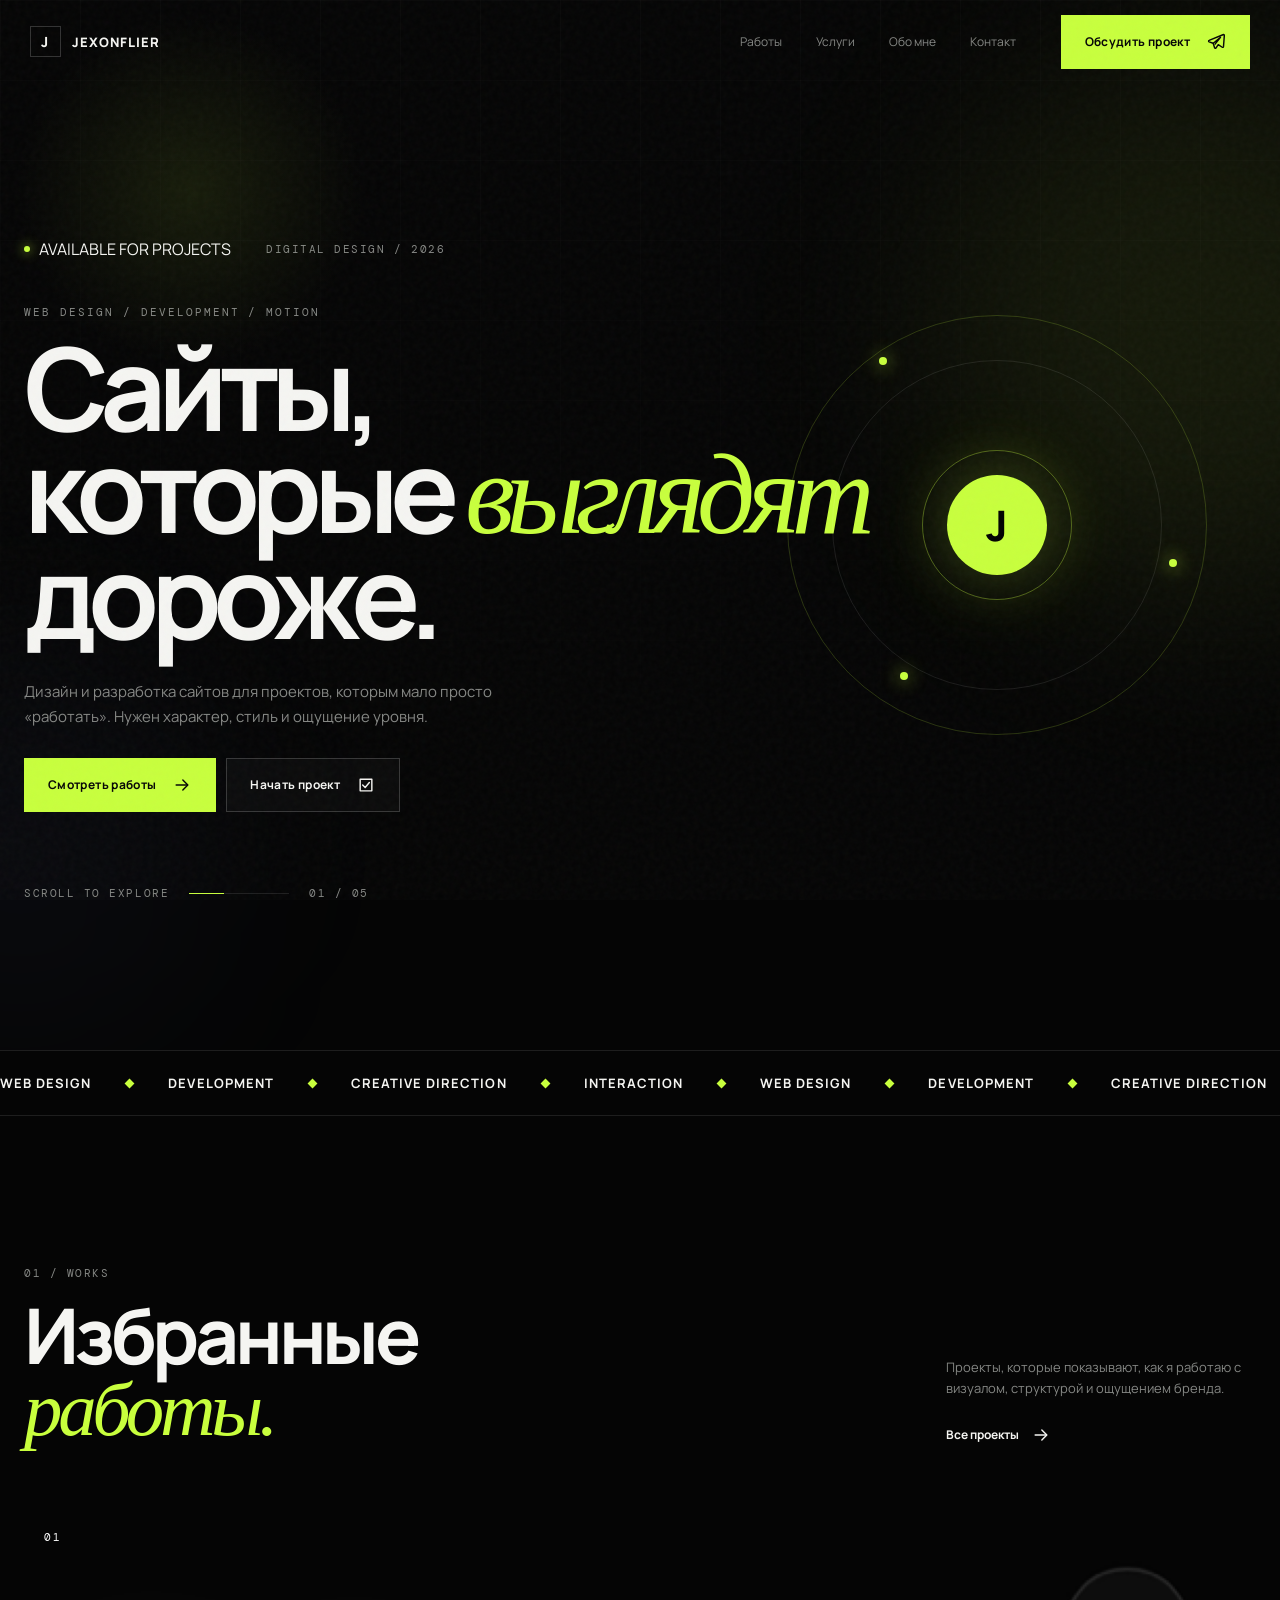
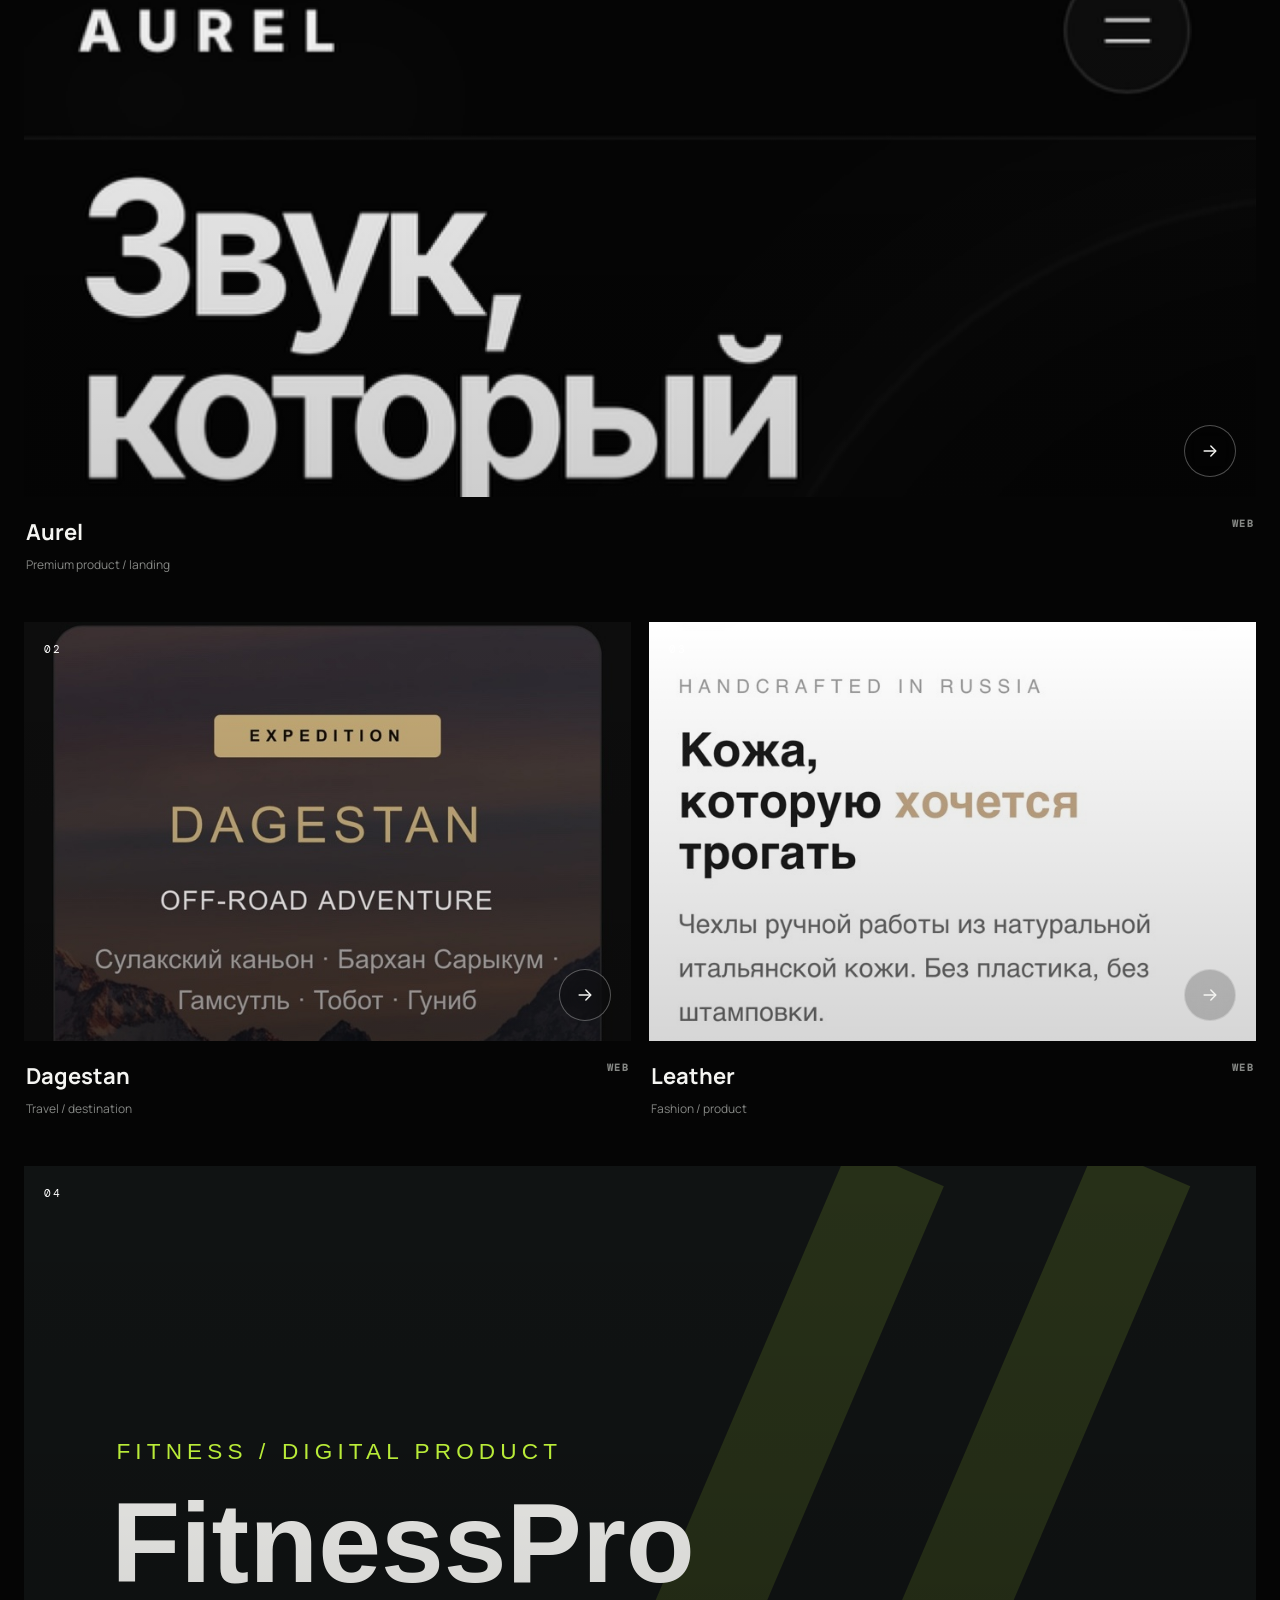
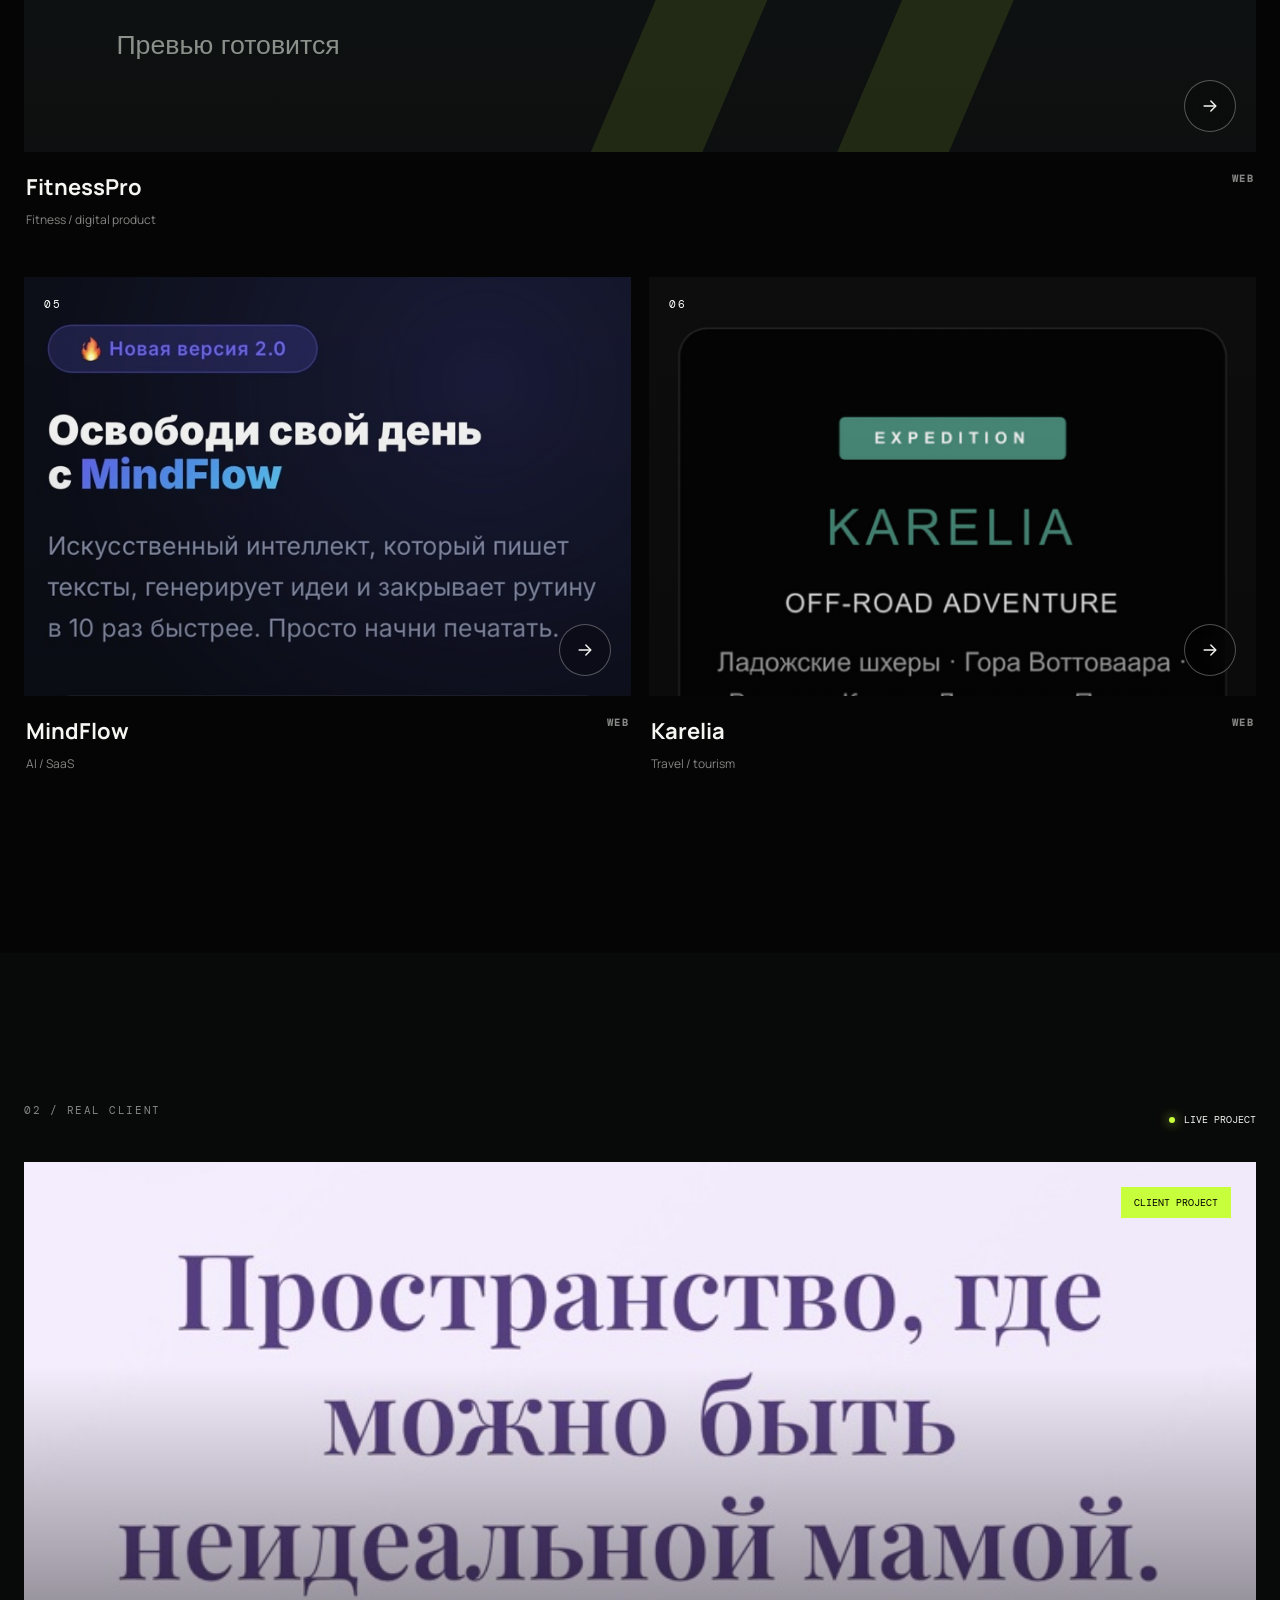
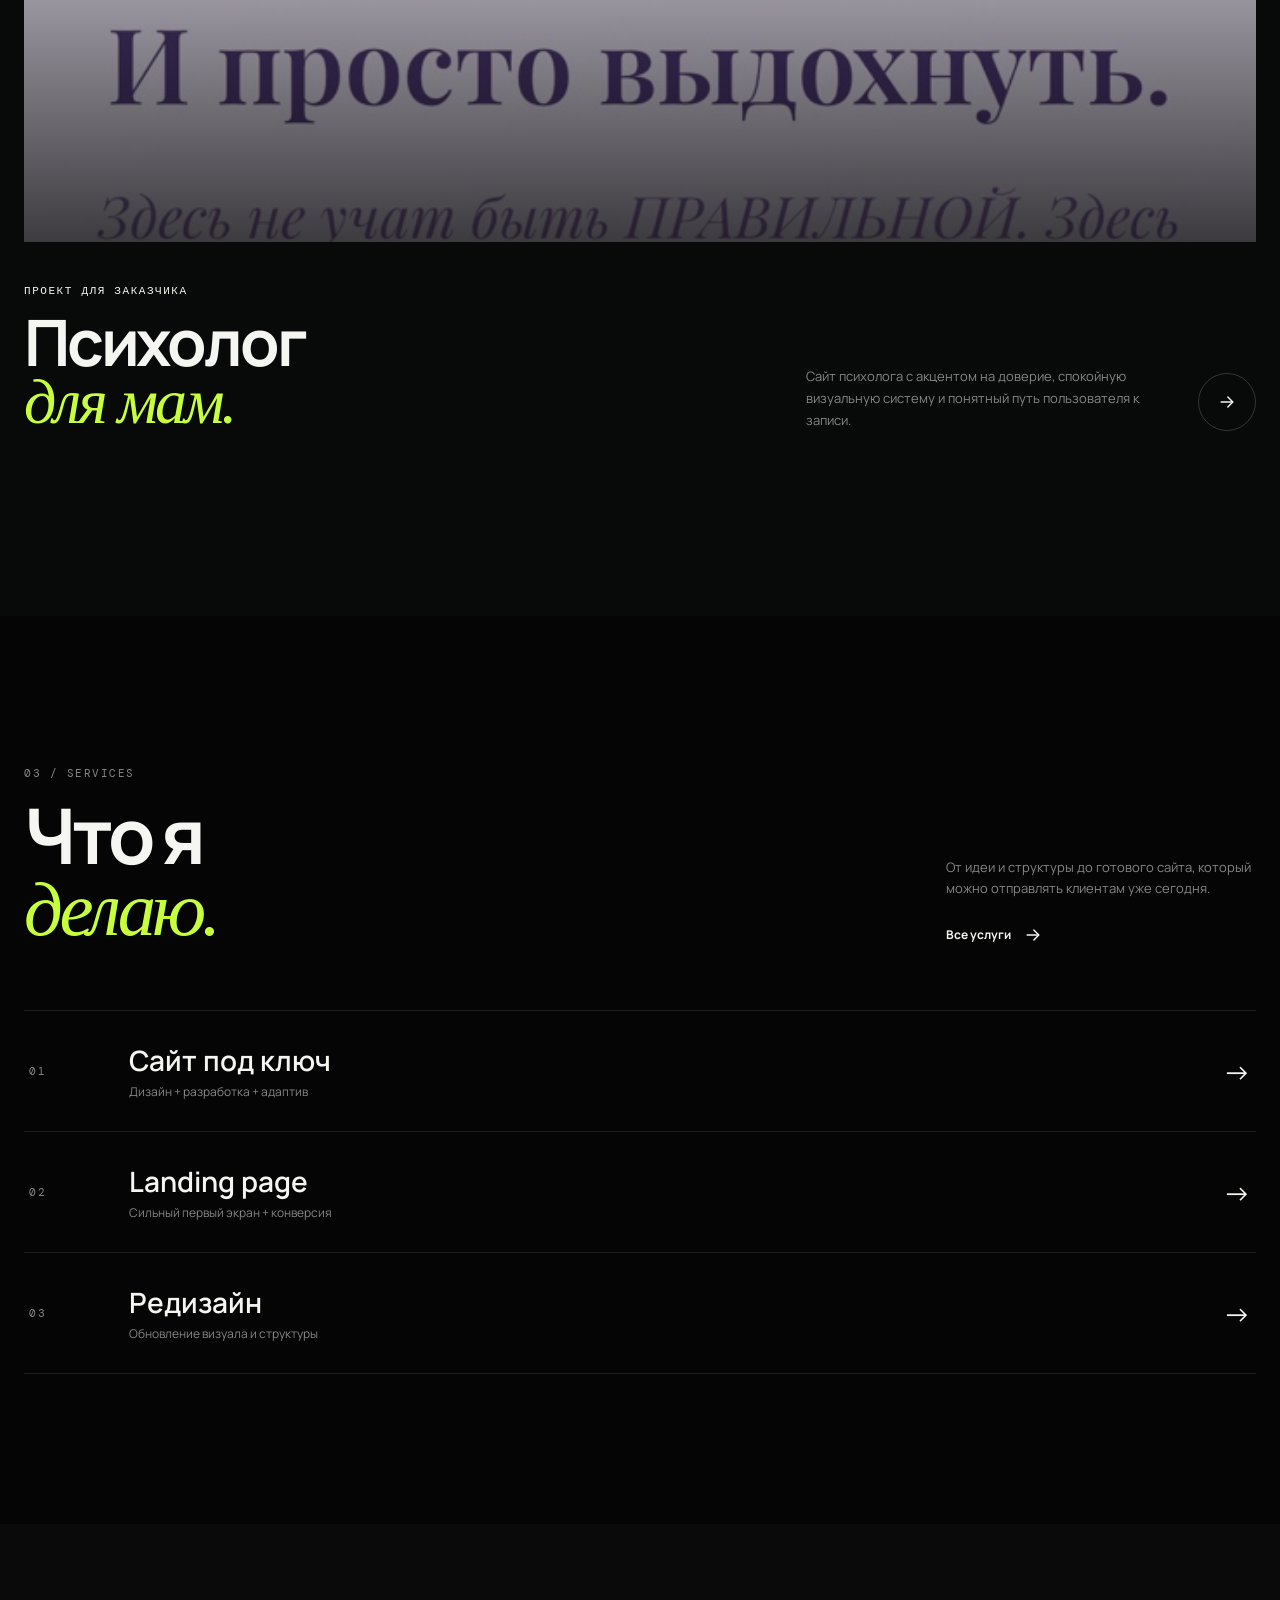
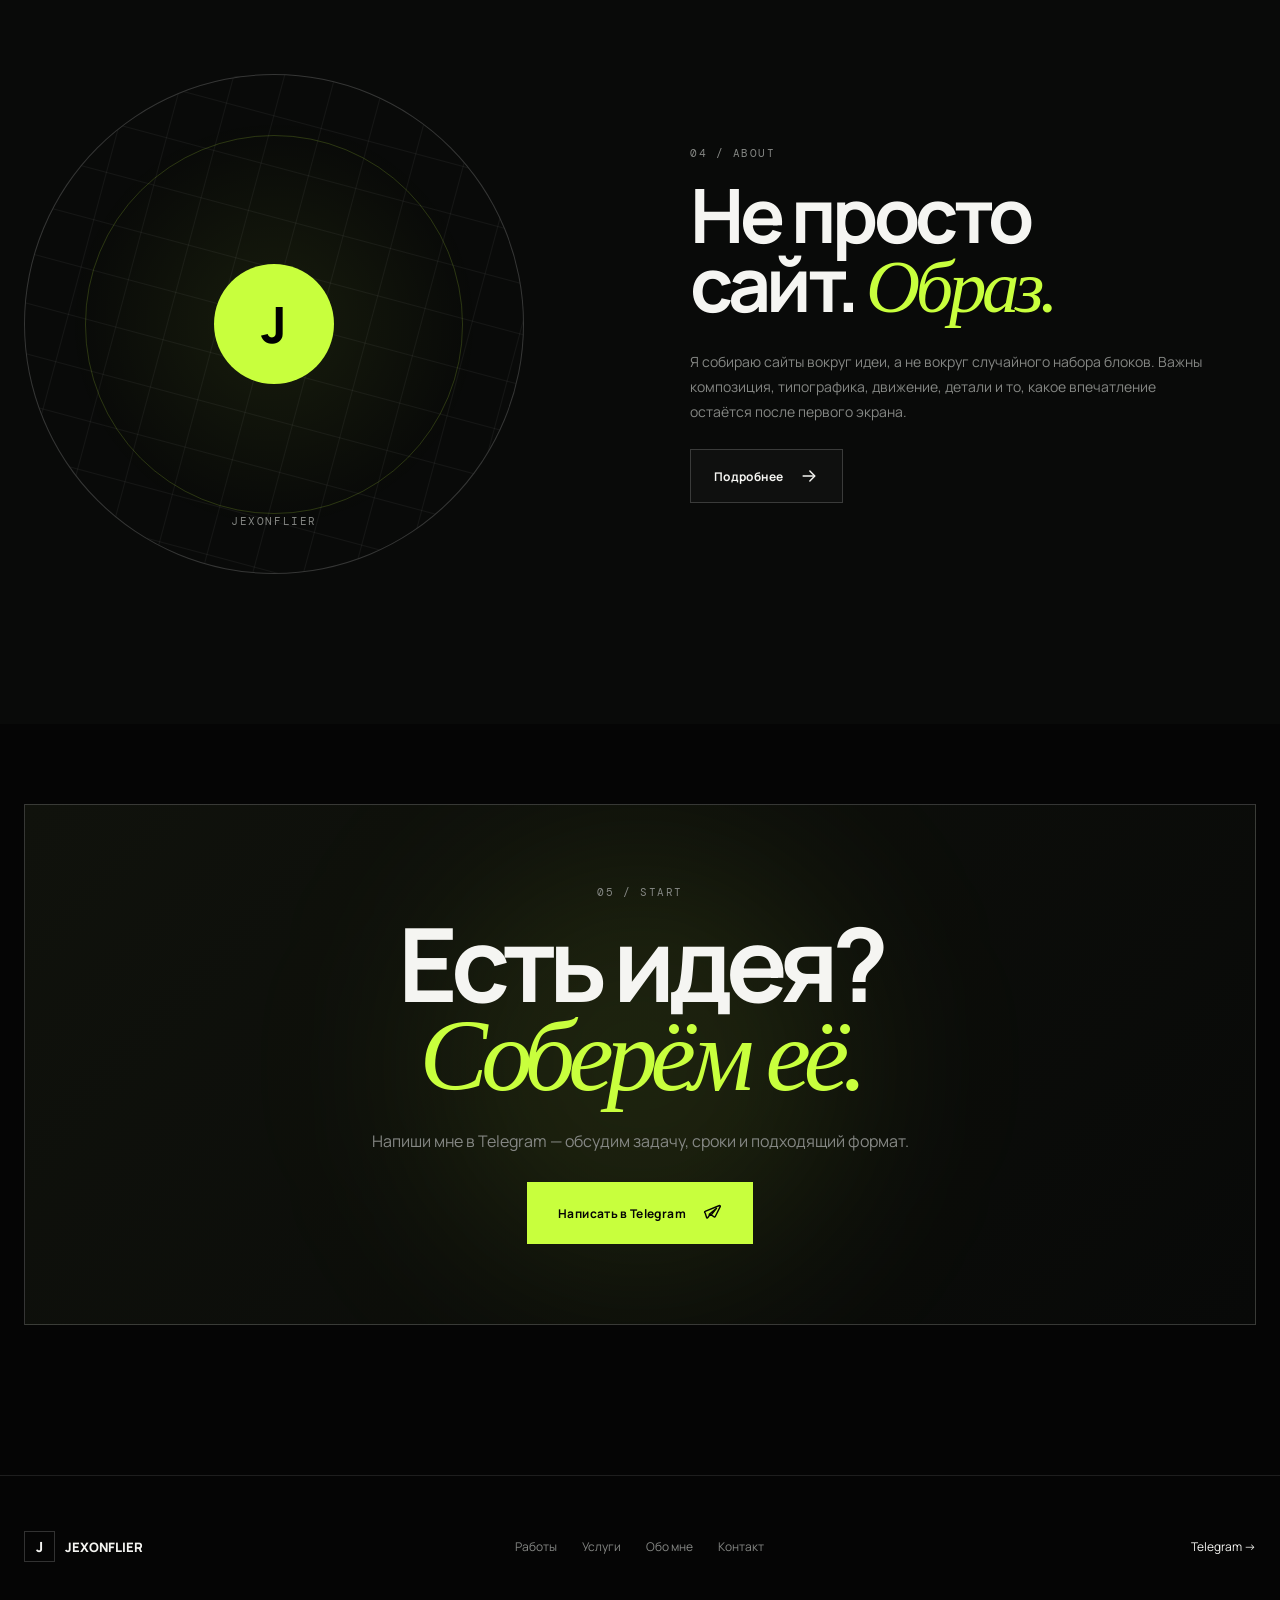
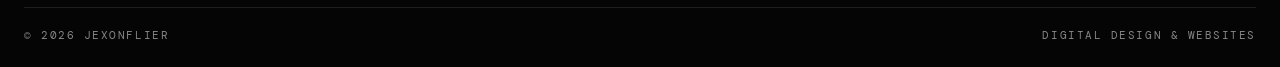
==== commit 77a90358: "Publish portfolio fixes for jexonflier.ru" ====
--- a/index.html
+++ b/index.html
@@ -1,449 +1,449 @@
-<!-- index.html -->
-<!doctype html>
-<html lang="ru">
-<head>
-  <meta charset="UTF-8">
-  <meta name="viewport" content="width=device-width,initial-scale=1,viewport-fit=cover">
-  <meta name="theme-color" content="#050505">
-  <meta name="description" content="JEXONFLIER — Digital Design & Websites">
-  <title>JEXONFLIER — Digital Design & Websites</title>
-  <link rel="preconnect" href="https://fonts.googleapis.com">
-  <link rel="preconnect" href="https://fonts.gstatic.com" crossorigin>
-  <link href="https://fonts.googleapis.com/css2?family=DM+Mono:wght@400;500&family=Manrope:wght@400;500;600;700;800&display=swap" rel="stylesheet">
-  <link rel="stylesheet" href="style.css">
-</head>
-
-<body>
-  <div class="loader" id="loader">
-    <div class="loader__top"><b>JEXONFLIER</b><span id="loaderPercent">00</span></div>
-    <div class="loader__line"><span></span></div>
-  </div>
-
-  <div class="noise"></div>
-  <div class="cursor-glow" id="cursorGlow"></div>
-  <div class="scroll-progress" id="scrollProgress"></div>
-
-  <header class="header" id="header">
-    <a href="#home" class="logo magnetic">
-      <span class="logo__mark">J</span><span>JEXONFLIER</span>
-    </a>
-
-    <nav class="desktop-nav">
-      <a href="#works">Работы</a>
-      <a href="#services">Услуги</a>
-      <a href="#about">Обо мне</a>
-      <a href="#contact">Контакт</a>
-    </nav>
-
-    <a class="button button--lime magnetic header-cta"
-       href="https://t.me/Jexonflier" target="_blank" rel="noopener">
-      <span>Обсудить проект</span>
-      <svg viewBox="0 0 24 24"><path d="M21 3 3.7 10.1c-.8.3-.8 1.4 0 1.7l4.9 1.7 1.8 5.6c.2.7 1.1.8 1.5.2l2.8-4.1 4.8 3.1c.6.4 1.4 0 1.5-.7L22 4c.1-.7-.4-1-1-1Z"/><path d="m8.7 13.5 8.7-7.2-6.5 8.3"/></svg>
-    </a>
-
-    <button class="menu-toggle" id="menuToggle" aria-label="Меню" aria-expanded="false">
-      <span></span><span></span>
-    </button>
-  </header>
-
-  <div class="mobile-menu" id="mobileMenu">
-    <div class="mobile-menu__inner">
-      <span class="mobile-menu__label mono">NAVIGATION</span>
-      <nav>
-        <a href="#home">Главная</a>
-        <a href="#works">Работы</a>
-        <a href="#services">Услуги</a>
-        <a href="#about">Обо мне</a>
-        <a href="#contact">Контакт</a>
-      </nav>
-      <a href="https://t.me/Jexonflier" target="_blank" rel="noopener" class="button button--lime">Telegram</a>
-    </div>
-  </div>
-
-  <main id="app">
-
-    <section class="page page--home" data-page="home">
-
-      <section class="hero section">
-        <div class="hero__grid"></div>
-        <div class="hero__glow hero__glow--one"></div>
-        <div class="hero__glow hero__glow--two"></div>
-
-        <div class="container hero__inner">
-          <div class="hero__meta reveal">
-            <span class="status"><i></i>AVAILABLE FOR PROJECTS</span>
-            <span class="mono">DIGITAL DESIGN / 2026</span>
-          </div>
-
-          <div class="hero__title-wrap">
-            <p class="eyebrow reveal">WEB DESIGN / DEVELOPMENT / MOTION</p>
-
-            <h1 class="hero__title reveal">
-              Сайты,<br>
-              которые <em>выглядят</em><br>
-              дороже.
-            </h1>
-
-            <p class="hero__copy reveal">
-              Дизайн и разработка сайтов для проектов,
-              которым мало просто «работать».
-              Нужен характер, стиль и ощущение уровня.
-            </p>
-          </div>
-
-          <div class="hero__actions reveal">
-            <a href="#works" class="button button--lime magnetic">
-              <span>Смотреть работы</span>
-              <svg viewBox="0 0 24 24"><path d="M5 12h13"/><path d="m13 6 6 6-6 6"/></svg>
-            </a>
-
-            <a href="#contact" class="button button--ghost magnetic">
-              <span>Начать проект</span>
-              <svg viewBox="0 0 24 24"><path d="M5 5h14v14H5z"/><path d="m8 12 3 3 5-6"/></svg>
-            </a>
-          </div>
-
-          <div class="hero-orbit" data-parallax="0.08">
-            <div class="orbit-ring orbit-ring--one"></div>
-            <div class="orbit-ring orbit-ring--two"></div>
-            <div class="orbit-core"><div class="orbit-core__inner">J</div></div>
-            <div class="orbit-dot orbit-dot--one"></div>
-            <div class="orbit-dot orbit-dot--two"></div>
-            <div class="orbit-dot orbit-dot--three"></div>
-          </div>
-
-          <div class="hero__bottom reveal">
-            <span class="mono">SCROLL TO EXPLORE</span>
-            <div class="scroll-line"><span></span></div>
-            <span class="mono">01 / 05</span>
-          </div>
-        </div>
-      </section>
-
-      <section class="marquee-section">
-        <div class="marquee">
-          <div class="marquee__track">
-            <span>WEB DESIGN</span><b></b>
-            <span>DEVELOPMENT</span><b></b>
-            <span>CREATIVE DIRECTION</span><b></b>
-            <span>INTERACTION</span><b></b>
-            <span>WEB DESIGN</span><b></b>
-            <span>DEVELOPMENT</span><b></b>
-            <span>CREATIVE DIRECTION</span><b></b>
-            <span>INTERACTION</span><b></b>
-          </div>
-        </div>
-      </section>
-
-      <section class="section works-preview" id="works">
-        <div class="container">
-          <div class="section-heading reveal">
-            <div>
-              <span class="section-index mono">01 / WORKS</span>
-              <h2>Избранные<br><em>работы.</em></h2>
-            </div>
-            <div class="section-heading__side">
-              <p>Проекты, которые показывают, как я работаю с визуалом, структурой и ощущением бренда.</p>
-              <a href="#works" class="text-link">Все проекты <svg viewBox="0 0 24 24"><path d="M5 12h13"/><path d="m13 6 6 6-6 6"/></svg></a>
-            </div>
-          </div>
-
-          <div class="projects-grid">
-            <article class="project-card project-card--large tilt reveal" data-project="aurel" data-tilt>
-              <a href="#project/aurel" class="project-card__link">
-                <div class="project-card__image">
-                  <img src="images/aurel.jpg" alt="Aurel" loading="lazy">
-                  <div class="project-card__overlay"></div>
-                  <span class="project-card__number mono">01</span>
-                  <span class="project-card__open"><svg viewBox="0 0 24 24"><path d="M5 12h13"/><path d="m13 6 6 6-6 6"/></svg></span>
-                </div>
-                <div class="project-card__info"><div><h3>Aurel</h3><span>Premium product / landing</span></div><b>WEB</b></div>
-              </a>
-            </article>
-
-            <article class="project-card tilt reveal" data-project="dagestan" data-tilt>
-              <a href="#project/dagestan" class="project-card__link">
-                <div class="project-card__image">
-                  <img src="images/dagestan.jpg" alt="Dagestan" loading="lazy">
-                  <div class="project-card__overlay"></div>
-                  <span class="project-card__number mono">02</span>
-                  <span class="project-card__open"><svg viewBox="0 0 24 24"><path d="M5 12h13"/><path d="m13 6 6 6-6 6"/></svg></span>
-                </div>
-                <div class="project-card__info"><div><h3>Dagestan</h3><span>Travel / destination</span></div><b>WEB</b></div>
-              </a>
-            </article>
-
-            <article class="project-card tilt reveal" data-project="leather" data-tilt>
-              <a href="#project/leather" class="project-card__link">
-                <div class="project-card__image">
-                  <img src="images/leather.jpg" alt="Leather" loading="lazy">
-                  <div class="project-card__overlay"></div>
-                  <span class="project-card__number mono">03</span>
-                  <span class="project-card__open"><svg viewBox="0 0 24 24"><path d="M5 12h13"/><path d="m13 6 6 6-6 6"/></svg></span>
-                </div>
-                <div class="project-card__info"><div><h3>Leather</h3><span>Fashion / product</span></div><b>WEB</b></div>
-              </a>
-            </article>
-
-            <article class="project-card project-card--wide tilt reveal" data-project="fitness" data-tilt>
-              <a href="#project/fitness" class="project-card__link">
-                <div class="project-card__image">
-                  <img src="images/fitness.jpg" alt="FitnessPro" loading="lazy">
-                  <div class="project-card__overlay"></div>
-                  <span class="project-card__number mono">04</span>
-                  <span class="project-card__open"><svg viewBox="0 0 24 24"><path d="M5 12h13"/><path d="m13 6 6 6-6 6"/></svg></span>
-                </div>
-                <div class="project-card__info"><div><h3>FitnessPro</h3><span>Fitness / digital product</span></div><b>WEB</b></div>
-              </a>
-            </article>
-
-            <article class="project-card tilt reveal" data-project="mindflow" data-tilt>
-              <a href="#project/mindflow" class="project-card__link">
-                <div class="project-card__image">
-                  <img src="images/mindflow.jpg" alt="MindFlow" loading="lazy">
-                  <div class="project-card__overlay"></div>
-                  <span class="project-card__number mono">05</span>
-                  <span class="project-card__open"><svg viewBox="0 0 24 24"><path d="M5 12h13"/><path d="m13 6 6 6-6 6"/></svg></span>
-                </div>
-                <div class="project-card__info"><div><h3>MindFlow</h3><span>Psychology / wellness</span></div><b>WEB</b></div>
-              </a>
-            </article>
-
-            <article class="project-card tilt reveal" data-project="karelia" data-tilt>
-              <a href="#project/karelia" class="project-card__link">
-                <div class="project-card__image">
-                  <img src="images/karelia.jpg" alt="Karelia" loading="lazy">
-                  <div class="project-card__overlay"></div>
-                  <span class="project-card__number mono">06</span>
-                  <span class="project-card__open"><svg viewBox="0 0 24 24"><path d="M5 12h13"/><path d="m13 6 6 6-6 6"/></svg></span>
-                </div>
-                <div class="project-card__info"><div><h3>Karelia</h3><span>Travel / tourism</span></div><b>WEB</b></div>
-              </a>
-            </article>
-          </div>
-        </div>
-      </section>
-
-      <section class="client-feature section">
-        <div class="container">
-          <div class="client-feature__label reveal">
-            <span class="section-index mono">02 / REAL CLIENT</span>
-            <span class="client-feature__status"><i></i>LIVE PROJECT</span>
-          </div>
-
-          <a href="#project/psycholog" class="client-feature__card reveal tilt" data-tilt>
-            <div class="client-feature__image">
-              <img src="images/psycholog_mam.jpg" alt="Психолог для мам" loading="lazy">
-              <div class="client-feature__overlay"></div>
-              <div class="client-feature__badge">CLIENT PROJECT</div>
-            </div>
-
-            <div class="client-feature__content">
-              <div><span class="mono">ПРОЕКТ ДЛЯ ЗАКАЗЧИКА</span><h2>Психолог<br><em>для мам.</em></h2></div>
-              <div class="client-feature__right">
-                <p>Сайт психолога с акцентом на доверие, спокойную визуальную систему и понятный путь пользователя к записи.</p>
-                <span class="round-arrow"><svg viewBox="0 0 24 24"><path d="M5 12h13"/><path d="m13 6 6 6-6 6"/></svg></span>
-              </div>
-            </div>
-          </a>
-        </div>
-      </section>
-
-      <section class="section services-preview">
-        <div class="container">
-          <div class="section-heading reveal">
-            <div><span class="section-index mono">03 / SERVICES</span><h2>Что я<br><em>делаю.</em></h2></div>
-            <div class="section-heading__side">
-              <p>От идеи и структуры до готового сайта, который можно отправлять клиентам уже сегодня.</p>
-              <a href="#services" class="text-link">Все услуги <svg viewBox="0 0 24 24"><path d="M5 12h13"/><path d="m13 6 6 6-6 6"/></svg></a>
-            </div>
-          </div>
-
-          <div class="services-list">
-            <a href="#services" class="service-row reveal magnetic"><span class="service-row__num mono">01</span><div class="service-row__title"><h3>Сайт под ключ</h3><span>Дизайн + разработка + адаптив</span></div><span class="service-row__icon">→</span></a>
-            <a href="#services" class="service-row reveal magnetic"><span class="service-row__num mono">02</span><div class="service-row__title"><h3>Landing page</h3><span>Сильный первый экран + конверсия</span></div><span class="service-row__icon">→</span></a>
-            <a href="#services" class="service-row reveal magnetic"><span class="service-row__num mono">03</span><div class="service-row__title"><h3>Редизайн</h3><span>Обновление визуала и структуры</span></div><span class="service-row__icon">→</span></a>
-          </div>
-        </div>
-      </section>
-
-      <section class="section about-preview">
-        <div class="container about-preview__grid">
-          <div class="about-preview__visual reveal">
-            <div class="about-orb"><div class="about-orb__grid"></div><div class="about-orb__center">J</div><span class="about-orb__label mono">JEXONFLIER</span></div>
-          </div>
-
-          <div class="about-preview__content reveal">
-            <span class="section-index mono">04 / ABOUT</span>
-            <h2>Не просто<br>сайт. <em>Образ.</em></h2>
-            <p>Я собираю сайты вокруг идеи, а не вокруг случайного набора блоков. Важны композиция, типографика, движение, детали и то, какое впечатление остаётся после первого экрана.</p>
-            <a href="#about" class="button button--ghost magnetic"><span>Подробнее</span><svg viewBox="0 0 24 24"><path d="M5 12h13"/><path d="m13 6 6 6-6 6"/></svg></a>
-          </div>
-        </div>
-      </section>
-
-      <section class="section final-cta">
-        <div class="container">
-          <div class="final-cta__box reveal">
-            <div class="final-cta__glow"></div>
-            <span class="section-index mono">05 / START</span>
-            <h2>Есть идея?<br><em>Соберём её.</em></h2>
-            <p>Напиши мне в Telegram — обсудим задачу, сроки и подходящий формат.</p>
-            <a href="https://t.me/Jexonflier" target="_blank" rel="noopener" class="button button--lime button--large magnetic">
-              <span>Написать в Telegram</span>
-              <svg viewBox="0 0 24 24"><path d="M21 3 3.7 10.1c-.8.3-.8 1.4 0 1.7l1.8 5.6c.2.7 1.1.8 1.5.2l2.8-4.1 4.8 3.1c.6.4 1.4 0 1.5-.7L22 4c.1-.7-.4-1-1-1Z"/><path d="m8.7 13.5 8.7-7.2-6.5 8.3"/></svg>
-            </a>
-          </div>
-        </div>
-      </section>
-    </section>
-
-    <section class="page inner-page" data-page="works">
-      <div class="container inner-page__top">
-        <span class="section-index mono reveal">01 / WORKS</span>
-        <h1 class="inner-page__title reveal">Все<br><em>работы.</em></h1>
-        <p class="inner-page__intro reveal">Подборка сайтов, лендингов и digital-проектов. Каждый проект собран с нуля под свою задачу.</p>
-      </div>
-      <div class="container"><div class="projects-grid projects-grid--all">
-
-        <article class="project-card project-card--large tilt reveal" data-tilt><a href="#project/aurel" class="project-card__link"><div class="project-card__image"><img src="images/aurel.jpg" alt="Aurel"><div class="project-card__overlay"></div><span class="project-card__number mono">01</span><span class="project-card__open">→</span></div><div class="project-card__info"><div><h3>Aurel</h3><span>Premium product / landing</span></div><b>WEB</b></div></a></article>
-        <article class="project-card tilt reveal" data-tilt><a href="#project/dagestan" class="project-card__link"><div class="project-card__image"><img src="images/dagestan.jpg" alt="Dagestan"><div class="project-card__overlay"></div><span class="project-card__number mono">02</span><span class="project-card__open">→</span></div><div class="project-card__info"><div><h3>Dagestan</h3><span>Travel / destination</span></div><b>WEB</b></div></a></article>
-        <article class="project-card tilt reveal" data-tilt><a href="#project/leather" class="project-card__link"><div class="project-card__image"><img src="images/leather.jpg" alt="Leather"><div class="project-card__overlay"></div><span class="project-card__number mono">03</span><span class="project-card__open">→</span></div><div class="project-card__info"><div><h3>Leather</h3><span>Fashion / product</span></div><b>WEB</b></div></a></article>
-        <article class="project-card project-card--wide tilt reveal" data-tilt><a href="#project/fitness" class="project-card__link"><div class="project-card__image"><img src="images/fitness.jpg" alt="FitnessPro"><div class="project-card__overlay"></div><span class="project-card__number mono">04</span><span class="project-card__open">→</span></div><div class="project-card__info"><div><h3>FitnessPro</h3><span>Fitness / digital product</span></div><b>WEB</b></div></a></article>
-        <article class="project-card tilt reveal" data-tilt><a href="#project/mindflow" class="project-card__link"><div class="project-card__image"><img src="images/mindflow.jpg" alt="MindFlow"><div class="project-card__overlay"></div><span class="project-card__number mono">05</span><span class="project-card__open">→</span></div><div class="project-card__info"><div><h3>MindFlow</h3><span>Psychology / wellness</span></div><b>WEB</b></div></a></article>
-        <article class="project-card tilt reveal" data-tilt><a href="#project/karelia" class="project-card__link"><div class="project-card__image"><img src="images/karelia.jpg" alt="Karelia"><div class="project-card__overlay"></div><span class="project-card__number mono">06</span><span class="project-card__open">→</span></div><div class="project-card__info"><div><h3>Karelia</h3><span>Travel / tourism</span></div><b>WEB</b></div></a></article>
-        <article class="project-card project-card--large tilt reveal" data-tilt><a href="#project/psycholog" class="project-card__link"><div class="project-card__image"><img src="images/psycholog_mam.jpg" alt="Психолог для мам"><div class="project-card__overlay"></div><span class="project-card__number mono">07</span><span class="project-card__open">→</span></div><div class="project-card__info"><div><h3>Психолог для мам</h3><span>Real client / psychology</span></div><b class="lime-text">CLIENT</b></div></a></article>
-
-      </div></div>
-    </section>
-
-    <section class="page inner-page" data-page="services">
-      <div class="container inner-page__top">
-        <span class="section-index mono reveal">02 / SERVICES</span>
-        <h1 class="inner-page__title reveal">Услуги<br><em>без лишнего.</em></h1>
-        <p class="inner-page__intro reveal">Можно прийти с готовым ТЗ или просто с идеей. Я помогу превратить её в цельный digital-продукт.</p>
-      </div>
-
-      <div class="container">
-        <div class="services-detail">
-          <article class="service-detail reveal"><div class="service-detail__head"><span class="mono">01</span><b>↗</b></div><h2>Сайт под ключ</h2><p>Полный цикл: структура, визуальная концепция, дизайн, адаптивная вёрстка, анимации и финальная сборка проекта.</p><ul><li>Уникальный дизайн</li><li>Адаптация под телефон</li><li>Анимации и интерактив</li><li>Готовность к публикации</li></ul></article>
-          <article class="service-detail reveal"><div class="service-detail__head"><span class="mono">02</span><b>↗</b></div><h2>Landing page</h2><p>Одностраничный сайт для продукта, услуги, специалиста или запуска. Фокус на первом впечатлении и понятном действии.</p><ul><li>Продающая структура</li><li>Сильный первый экран</li><li>Мобильная версия</li><li>CTA и микроанимации</li></ul></article>
-          <article class="service-detail reveal"><div class="service-detail__head"><span class="mono">03</span><b>↗</b></div><h2>Редизайн</h2><p>Если сайт выглядит устаревшим, сохраняем основу и полностью обновляем визуальную систему.</p><ul><li>Аудит текущего сайта</li><li>Новая визуальная система</li><li>Типографика</li><li>UX</li></ul></article>
-          <article class="service-detail reveal"><div class="service-detail__head"><span class="mono">04</span><b>↗</b></div><h2>Концепт & UI</h2><p>Визуальная концепция и интерфейс для тех, кто хочет сначала увидеть направление.</p><ul><li>Art direction</li><li>UI-концепт</li><li>Композиция</li><li>Дизайн-система</li></ul></article>
-        </div>
-      </div>
-
-      <div class="container process">
-        <div class="section-heading reveal"><div><span class="section-index mono">03 / PROCESS</span><h2>Как это<br><em>происходит.</em></h2></div></div>
-        <div class="process-grid">
-          <div class="process-item reveal"><span>01</span><h3>Задача</h3><p>Разбираем цель, аудиторию и формат.</p></div>
-          <div class="process-item reveal"><span>02</span><h3>Концепция</h3><p>Определяем визуальное направление.</p></div>
-          <div class="process-item reveal"><span>03</span><h3>Сборка</h3><p>Создаю дизайн и рабочий сайт.</p></div>
-          <div class="process-item reveal"><span>04</span><h3>Запуск</h3><p>Проверяем детали и публикуем.</p></div>
-        </div>
-      </div>
-    </section>
-
-    <section class="page inner-page" data-page="about">
-      <div class="container inner-page__top">
-        <span class="section-index mono reveal">03 / ABOUT</span>
-        <h1 class="inner-page__title reveal">Дизайн с<br><em>характером.</em></h1>
-        <p class="inner-page__intro reveal">JEXONFLIER — подход, в котором сайт должен выглядеть как полноценный бренд.</p>
-      </div>
-
-      <div class="container about-page-grid">
-        <div class="about-page__visual reveal">
-          <div class="about-orb about-orb--large"><div class="about-orb__grid"></div><div class="about-orb__center">J</div><span class="about-orb__label mono">DIGITAL / DESIGN</span></div>
-        </div>
-        <div class="about-page__text reveal">
-          <span class="mono">01 — APPROACH</span>
-          <h2>Визуал должен<br><em>запоминаться.</em></h2>
-          <p>Я не собираю сайты из случайных готовых решений. Сначала появляется идея, затем композиция, типографика, цвет и только после этого — код.</p>
-          <p>Даже небольшой лендинг может ощущаться как законченный продукт: со своей атмосферой, ритмом и деталями.</p>
-          <a href="#contact" class="button button--lime magnetic"><span>Обсудить проект</span><svg viewBox="0 0 24 24"><path d="M5 12h13"/><path d="m13 6 6 6-6 6"/></svg></a>
-        </div>
-      </div>
-
-      <div class="container stats">
-        <div class="stat reveal"><strong>07</strong><span>Проектов<br>в портфолио</span></div>
-        <div class="stat reveal"><strong>01</strong><span>Реальный<br>клиентский проект</span></div>
-        <div class="stat reveal"><strong>∞</strong><span>Внимания<br>к деталям</span></div>
-      </div>
-    </section>
-
-    <section class="page inner-page contact-page" data-page="contact">
-      <div class="container contact-page__top">
-        <span class="section-index mono reveal">04 / CONTACT</span>
-        <h1 class="contact-page__title reveal">Давай сделаем<br>что-то <em>сильное.</em></h1>
-        <p class="contact-page__intro reveal">Расскажи коротко, что тебе нужно. Можно без ТЗ и сложных формулировок.</p>
-      </div>
-
-      <div class="container contact-grid">
-        <div class="contact-card reveal">
-          <span class="mono">DIRECT CONTACT</span>
-          <h2>Telegram</h2>
-          <p>Самый быстрый способ связаться со мной.</p>
-          <a class="contact-link" href="https://t.me/Jexonflier" target="_blank" rel="noopener"><span>@Jexonflier</span><b>↗</b></a>
-        </div>
-
-        <div class="contact-card contact-card--accent reveal">
-          <span class="mono">WHAT TO SEND</span>
-          <h2>Три вещи.</h2>
-          <ol>
-            <li><span>01</span>Что за проект</li>
-            <li><span>02</span>Какой сайт нужен</li>
-            <li><span>03</span>Когда нужен результат</li>
-          </ol>
-        </div>
-      </div>
-    </section>
-
-    <section class="page project-page" data-page="project">
-      <div class="container project-page__top">
-        <a href="#works" class="back-link reveal">← <span>Назад к работам</span></a>
-        <div class="project-page__meta reveal">
-          <span class="section-index mono" id="projectNumber">01 / PROJECT</span>
-          <span class="mono" id="projectCategory">WEB</span>
-        </div>
-        <h1 class="project-page__title reveal" id="projectTitle">Project</h1>
-        <p class="project-page__description reveal" id="projectDescription"></p>
-        <div class="project-page__actions reveal">
-          <a href="#" id="projectLive" class="button button--lime magnetic" target="_blank" rel="noopener">
-            <span>Открыть сайт</span><span>↗</span>
-          </a>
-        </div>
-      </div>
-
-      <div class="container project-page__image-wrap reveal">
-        <div class="project-page__image">
-          <img id="projectImage" src="" alt="">
-          <div class="project-page__image-overlay"></div>
-        </div>
-      </div>
-
-      <div class="container project-page__bottom">
-        <div class="project-info reveal">
-          <span class="mono">PROJECT INFO</span>
-          <div class="project-info__row"><span>Тип</span><strong id="projectType"></strong></div>
-          <div class="project-info__row"><span>Направление</span><strong id="projectField"></strong></div>
-          <div class="project-info__row"><span>Роль</span><strong>Design & Development</strong></div>
-        </div>
-        <a href="#works" class="next-project reveal"><span class="mono">VIEW ALL PROJECTS</span><strong>Все работы →</strong></a>
-      </div>
-    </section>
-  </main>
-
-  <footer class="footer">
-    <div class="container footer__top">
-      <a href="#home" class="footer__logo"><span class="logo__mark">J</span><span>JEXONFLIER</span></a>
-      <div class="footer__links">
-        <a href="#works">Работы</a><a href="#services">Услуги</a><a href="#about">Обо мне</a><a href="#contact">Контакт</a>
-      </div>
-      <a href="https://t.me/Jexonflier" target="_blank" rel="noopener" class="footer__telegram">Telegram →</a>
-    </div>
-    <div class="container footer__bottom"><span class="mono">© 2026 JEXONFLIER</span><span class="mono">DIGITAL DESIGN & WEBSITES</span></div>
-  </footer>
-
-  <script src="script.js?v=4"></script>
-</body>
-</html>+<!-- index.html -->
+<!doctype html>
+<html lang="ru">
+<head>
+  <meta charset="UTF-8">
+  <meta name="viewport" content="width=device-width,initial-scale=1,viewport-fit=cover">
+  <meta name="theme-color" content="#050505">
+  <meta name="description" content="JEXONFLIER — Digital Design & Websites">
+  <title>JEXONFLIER — Digital Design & Websites</title>
+  <link rel="preconnect" href="https://fonts.googleapis.com">
+  <link rel="preconnect" href="https://fonts.gstatic.com" crossorigin>
+  <link href="https://fonts.googleapis.com/css2?family=DM+Mono:wght@400;500&family=Manrope:wght@400;500;600;700;800&display=swap" rel="stylesheet">
+  <link rel="stylesheet" href="style.css?v=6">
+</head>
+
+<body>
+  <div class="loader" id="loader">
+    <div class="loader__top"><b>JEXONFLIER</b><span id="loaderPercent">00</span></div>
+    <div class="loader__line"><span></span></div>
+  </div>
+
+  <div class="noise"></div>
+  <div class="cursor-glow" id="cursorGlow"></div>
+  <div class="scroll-progress" id="scrollProgress"></div>
+
+  <header class="header" id="header">
+    <a href="#home" class="logo magnetic">
+      <span class="logo__mark">J</span><span>JEXONFLIER</span>
+    </a>
+
+    <nav class="desktop-nav">
+      <a href="#works">Работы</a>
+      <a href="#services">Услуги</a>
+      <a href="#about">Обо мне</a>
+      <a href="#contact">Контакт</a>
+    </nav>
+
+    <a class="button button--lime magnetic header-cta"
+       href="https://t.me/Jexonflier" target="_blank" rel="noopener">
+      <span>Обсудить проект</span>
+      <svg viewBox="0 0 24 24"><path d="M21 3 3.7 10.1c-.8.3-.8 1.4 0 1.7l4.9 1.7 1.8 5.6c.2.7 1.1.8 1.5.2l2.8-4.1 4.8 3.1c.6.4 1.4 0 1.5-.7L22 4c.1-.7-.4-1-1-1Z"/><path d="m8.7 13.5 8.7-7.2-6.5 8.3"/></svg>
+    </a>
+
+    <button class="menu-toggle" id="menuToggle" aria-label="Меню" aria-expanded="false">
+      <span></span><span></span>
+    </button>
+  </header>
+
+  <div class="mobile-menu" id="mobileMenu">
+    <div class="mobile-menu__inner">
+      <span class="mobile-menu__label mono">NAVIGATION</span>
+      <nav>
+        <a href="#home">Главная</a>
+        <a href="#works">Работы</a>
+        <a href="#services">Услуги</a>
+        <a href="#about">Обо мне</a>
+        <a href="#contact">Контакт</a>
+      </nav>
+      <a href="https://t.me/Jexonflier" target="_blank" rel="noopener" class="button button--lime">Telegram</a>
+    </div>
+  </div>
+
+  <main id="app">
+
+    <section class="page page--home" data-page="home">
+
+      <section class="hero section">
+        <div class="hero__grid"></div>
+        <div class="hero__glow hero__glow--one"></div>
+        <div class="hero__glow hero__glow--two"></div>
+
+        <div class="container hero__inner">
+          <div class="hero__meta reveal">
+            <span class="status"><i></i>AVAILABLE FOR PROJECTS</span>
+            <span class="mono">DIGITAL DESIGN / 2026</span>
+          </div>
+
+          <div class="hero__title-wrap">
+            <p class="eyebrow reveal">WEB DESIGN / DEVELOPMENT / MOTION</p>
+
+            <h1 class="hero__title reveal">
+              Сайты,<br>
+              которые <em>выглядят</em><br>
+              дороже.
+            </h1>
+
+            <p class="hero__copy reveal">
+              Дизайн и разработка сайтов для проектов,
+              которым мало просто «работать».
+              Нужен характер, стиль и ощущение уровня.
+            </p>
+          </div>
+
+          <div class="hero__actions reveal">
+            <a href="#works" class="button button--lime magnetic">
+              <span>Смотреть работы</span>
+              <svg viewBox="0 0 24 24"><path d="M5 12h13"/><path d="m13 6 6 6-6 6"/></svg>
+            </a>
+
+            <a href="#contact" class="button button--ghost magnetic">
+              <span>Начать проект</span>
+              <svg viewBox="0 0 24 24"><path d="M5 5h14v14H5z"/><path d="m8 12 3 3 5-6"/></svg>
+            </a>
+          </div>
+
+          <div class="hero-orbit" data-parallax="0.08">
+            <div class="orbit-ring orbit-ring--one"></div>
+            <div class="orbit-ring orbit-ring--two"></div>
+            <div class="orbit-core"><div class="orbit-core__inner">J</div></div>
+            <div class="orbit-dot orbit-dot--one"></div>
+            <div class="orbit-dot orbit-dot--two"></div>
+            <div class="orbit-dot orbit-dot--three"></div>
+          </div>
+
+          <div class="hero__bottom reveal">
+            <span class="mono">SCROLL TO EXPLORE</span>
+            <div class="scroll-line"><span></span></div>
+            <span class="mono">01 / 05</span>
+          </div>
+        </div>
+      </section>
+
+      <section class="marquee-section">
+        <div class="marquee">
+          <div class="marquee__track">
+            <span>WEB DESIGN</span><b></b>
+            <span>DEVELOPMENT</span><b></b>
+            <span>CREATIVE DIRECTION</span><b></b>
+            <span>INTERACTION</span><b></b>
+            <span>WEB DESIGN</span><b></b>
+            <span>DEVELOPMENT</span><b></b>
+            <span>CREATIVE DIRECTION</span><b></b>
+            <span>INTERACTION</span><b></b>
+          </div>
+        </div>
+      </section>
+
+      <section class="section works-preview" id="works">
+        <div class="container">
+          <div class="section-heading reveal">
+            <div>
+              <span class="section-index mono">01 / WORKS</span>
+              <h2>Избранные<br><em>работы.</em></h2>
+            </div>
+            <div class="section-heading__side">
+              <p>Проекты, которые показывают, как я работаю с визуалом, структурой и ощущением бренда.</p>
+              <a href="#works" class="text-link">Все проекты <svg viewBox="0 0 24 24"><path d="M5 12h13"/><path d="m13 6 6 6-6 6"/></svg></a>
+            </div>
+          </div>
+
+          <div class="projects-grid">
+            <article class="project-card project-card--large tilt reveal" data-project="aurel" data-tilt>
+              <a href="#project/aurel" class="project-card__link">
+                <div class="project-card__image">
+                  <img src="images/AUREL.png" alt="Aurel" loading="lazy">
+                  <div class="project-card__overlay"></div>
+                  <span class="project-card__number mono">01</span>
+                  <span class="project-card__open"><svg viewBox="0 0 24 24"><path d="M5 12h13"/><path d="m13 6 6 6-6 6"/></svg></span>
+                </div>
+                <div class="project-card__info"><div><h3>Aurel</h3><span>Premium product / landing</span></div><b>WEB</b></div>
+              </a>
+            </article>
+
+            <article class="project-card tilt reveal" data-project="dagestan" data-tilt>
+              <a href="#project/dagestan" class="project-card__link">
+                <div class="project-card__image">
+                  <img src="images/DAGESTAN.jpg" alt="Dagestan" loading="lazy">
+                  <div class="project-card__overlay"></div>
+                  <span class="project-card__number mono">02</span>
+                  <span class="project-card__open"><svg viewBox="0 0 24 24"><path d="M5 12h13"/><path d="m13 6 6 6-6 6"/></svg></span>
+                </div>
+                <div class="project-card__info"><div><h3>Dagestan</h3><span>Travel / destination</span></div><b>WEB</b></div>
+              </a>
+            </article>
+
+            <article class="project-card tilt reveal" data-project="leather" data-tilt>
+              <a href="#project/leather" class="project-card__link">
+                <div class="project-card__image">
+                  <img src="images/LEATHER.jpg" alt="Leather" loading="lazy">
+                  <div class="project-card__overlay"></div>
+                  <span class="project-card__number mono">03</span>
+                  <span class="project-card__open"><svg viewBox="0 0 24 24"><path d="M5 12h13"/><path d="m13 6 6 6-6 6"/></svg></span>
+                </div>
+                <div class="project-card__info"><div><h3>Leather</h3><span>Fashion / product</span></div><b>WEB</b></div>
+              </a>
+            </article>
+
+            <article class="project-card project-card--wide tilt reveal" data-project="fitness" data-tilt>
+              <a href="#project/fitness" class="project-card__link">
+                <div class="project-card__image">
+                  <img src="images/FITNESS.svg" alt="FitnessPro" loading="lazy">
+                  <div class="project-card__overlay"></div>
+                  <span class="project-card__number mono">04</span>
+                  <span class="project-card__open"><svg viewBox="0 0 24 24"><path d="M5 12h13"/><path d="m13 6 6 6-6 6"/></svg></span>
+                </div>
+                <div class="project-card__info"><div><h3>FitnessPro</h3><span>Fitness / digital product</span></div><b>WEB</b></div>
+              </a>
+            </article>
+
+            <article class="project-card tilt reveal" data-project="mindflow" data-tilt>
+              <a href="#project/mindflow" class="project-card__link">
+                <div class="project-card__image">
+                  <img src="images/MINDFLOW.jpg" alt="MindFlow" loading="lazy">
+                  <div class="project-card__overlay"></div>
+                  <span class="project-card__number mono">05</span>
+                  <span class="project-card__open"><svg viewBox="0 0 24 24"><path d="M5 12h13"/><path d="m13 6 6 6-6 6"/></svg></span>
+                </div>
+                <div class="project-card__info"><div><h3>MindFlow</h3><span>AI / SaaS</span></div><b>WEB</b></div>
+              </a>
+            </article>
+
+            <article class="project-card tilt reveal" data-project="karelia" data-tilt>
+              <a href="#project/karelia" class="project-card__link">
+                <div class="project-card__image">
+                  <img src="images/KARELIA.png" alt="Karelia" loading="lazy">
+                  <div class="project-card__overlay"></div>
+                  <span class="project-card__number mono">06</span>
+                  <span class="project-card__open"><svg viewBox="0 0 24 24"><path d="M5 12h13"/><path d="m13 6 6 6-6 6"/></svg></span>
+                </div>
+                <div class="project-card__info"><div><h3>Karelia</h3><span>Travel / tourism</span></div><b>WEB</b></div>
+              </a>
+            </article>
+          </div>
+        </div>
+      </section>
+
+      <section class="client-feature section">
+        <div class="container">
+          <div class="client-feature__label reveal">
+            <span class="section-index mono">02 / REAL CLIENT</span>
+            <span class="client-feature__status"><i></i>LIVE PROJECT</span>
+          </div>
+
+          <a href="#project/psycholog" class="client-feature__card reveal tilt" data-tilt>
+            <div class="client-feature__image">
+              <img src="images/PSYCHOLOG_MAM.jpg" alt="Психолог для мам" loading="lazy">
+              <div class="client-feature__overlay"></div>
+              <div class="client-feature__badge">CLIENT PROJECT</div>
+            </div>
+
+            <div class="client-feature__content">
+              <div><span class="mono">ПРОЕКТ ДЛЯ ЗАКАЗЧИКА</span><h2>Психолог<br><em>для мам.</em></h2></div>
+              <div class="client-feature__right">
+                <p>Сайт психолога с акцентом на доверие, спокойную визуальную систему и понятный путь пользователя к записи.</p>
+                <span class="round-arrow"><svg viewBox="0 0 24 24"><path d="M5 12h13"/><path d="m13 6 6 6-6 6"/></svg></span>
+              </div>
+            </div>
+          </a>
+        </div>
+      </section>
+
+      <section class="section services-preview">
+        <div class="container">
+          <div class="section-heading reveal">
+            <div><span class="section-index mono">03 / SERVICES</span><h2>Что я<br><em>делаю.</em></h2></div>
+            <div class="section-heading__side">
+              <p>От идеи и структуры до готового сайта, который можно отправлять клиентам уже сегодня.</p>
+              <a href="#services" class="text-link">Все услуги <svg viewBox="0 0 24 24"><path d="M5 12h13"/><path d="m13 6 6 6-6 6"/></svg></a>
+            </div>
+          </div>
+
+          <div class="services-list">
+            <a href="#services" class="service-row reveal magnetic"><span class="service-row__num mono">01</span><div class="service-row__title"><h3>Сайт под ключ</h3><span>Дизайн + разработка + адаптив</span></div><span class="service-row__icon">→</span></a>
+            <a href="#services" class="service-row reveal magnetic"><span class="service-row__num mono">02</span><div class="service-row__title"><h3>Landing page</h3><span>Сильный первый экран + конверсия</span></div><span class="service-row__icon">→</span></a>
+            <a href="#services" class="service-row reveal magnetic"><span class="service-row__num mono">03</span><div class="service-row__title"><h3>Редизайн</h3><span>Обновление визуала и структуры</span></div><span class="service-row__icon">→</span></a>
+          </div>
+        </div>
+      </section>
+
+      <section class="section about-preview">
+        <div class="container about-preview__grid">
+          <div class="about-preview__visual reveal">
+            <div class="about-orb"><div class="about-orb__grid"></div><div class="about-orb__center">J</div><span class="about-orb__label mono">JEXONFLIER</span></div>
+          </div>
+
+          <div class="about-preview__content reveal">
+            <span class="section-index mono">04 / ABOUT</span>
+            <h2>Не просто<br>сайт. <em>Образ.</em></h2>
+            <p>Я собираю сайты вокруг идеи, а не вокруг случайного набора блоков. Важны композиция, типографика, движение, детали и то, какое впечатление остаётся после первого экрана.</p>
+            <a href="#about" class="button button--ghost magnetic"><span>Подробнее</span><svg viewBox="0 0 24 24"><path d="M5 12h13"/><path d="m13 6 6 6-6 6"/></svg></a>
+          </div>
+        </div>
+      </section>
+
+      <section class="section final-cta">
+        <div class="container">
+          <div class="final-cta__box reveal">
+            <div class="final-cta__glow"></div>
+            <span class="section-index mono">05 / START</span>
+            <h2>Есть идея?<br><em>Соберём её.</em></h2>
+            <p>Напиши мне в Telegram — обсудим задачу, сроки и подходящий формат.</p>
+            <a href="https://t.me/Jexonflier" target="_blank" rel="noopener" class="button button--lime button--large magnetic">
+              <span>Написать в Telegram</span>
+              <svg viewBox="0 0 24 24"><path d="M21 3 3.7 10.1c-.8.3-.8 1.4 0 1.7l1.8 5.6c.2.7 1.1.8 1.5.2l2.8-4.1 4.8 3.1c.6.4 1.4 0 1.5-.7L22 4c.1-.7-.4-1-1-1Z"/><path d="m8.7 13.5 8.7-7.2-6.5 8.3"/></svg>
+            </a>
+          </div>
+        </div>
+      </section>
+    </section>
+
+    <section class="page inner-page" data-page="works">
+      <div class="container inner-page__top">
+        <span class="section-index mono reveal">01 / WORKS</span>
+        <h1 class="inner-page__title reveal">Все<br><em>работы.</em></h1>
+        <p class="inner-page__intro reveal">Подборка сайтов, лендингов и digital-проектов. Каждый проект собран с нуля под свою задачу.</p>
+      </div>
+      <div class="container"><div class="projects-grid projects-grid--all">
+
+        <article class="project-card project-card--large tilt reveal" data-tilt><a href="#project/aurel" class="project-card__link"><div class="project-card__image"><img src="images/AUREL.png" alt="Aurel"><div class="project-card__overlay"></div><span class="project-card__number mono">01</span><span class="project-card__open">→</span></div><div class="project-card__info"><div><h3>Aurel</h3><span>Premium product / landing</span></div><b>WEB</b></div></a></article>
+        <article class="project-card tilt reveal" data-tilt><a href="#project/dagestan" class="project-card__link"><div class="project-card__image"><img src="images/DAGESTAN.jpg" alt="Dagestan"><div class="project-card__overlay"></div><span class="project-card__number mono">02</span><span class="project-card__open">→</span></div><div class="project-card__info"><div><h3>Dagestan</h3><span>Travel / destination</span></div><b>WEB</b></div></a></article>
+        <article class="project-card tilt reveal" data-tilt><a href="#project/leather" class="project-card__link"><div class="project-card__image"><img src="images/LEATHER.jpg" alt="Leather"><div class="project-card__overlay"></div><span class="project-card__number mono">03</span><span class="project-card__open">→</span></div><div class="project-card__info"><div><h3>Leather</h3><span>Fashion / product</span></div><b>WEB</b></div></a></article>
+        <article class="project-card project-card--wide tilt reveal" data-tilt><a href="#project/fitness" class="project-card__link"><div class="project-card__image"><img src="images/FITNESS.svg" alt="FitnessPro"><div class="project-card__overlay"></div><span class="project-card__number mono">04</span><span class="project-card__open">→</span></div><div class="project-card__info"><div><h3>FitnessPro</h3><span>Fitness / digital product</span></div><b>WEB</b></div></a></article>
+        <article class="project-card tilt reveal" data-tilt><a href="#project/mindflow" class="project-card__link"><div class="project-card__image"><img src="images/MINDFLOW.jpg" alt="MindFlow"><div class="project-card__overlay"></div><span class="project-card__number mono">05</span><span class="project-card__open">→</span></div><div class="project-card__info"><div><h3>MindFlow</h3><span>AI / SaaS</span></div><b>WEB</b></div></a></article>
+        <article class="project-card tilt reveal" data-tilt><a href="#project/karelia" class="project-card__link"><div class="project-card__image"><img src="images/KARELIA.png" alt="Karelia"><div class="project-card__overlay"></div><span class="project-card__number mono">06</span><span class="project-card__open">→</span></div><div class="project-card__info"><div><h3>Karelia</h3><span>Travel / tourism</span></div><b>WEB</b></div></a></article>
+        <article class="project-card project-card--large tilt reveal" data-tilt><a href="#project/psycholog" class="project-card__link"><div class="project-card__image"><img src="images/PSYCHOLOG_MAM.jpg" alt="Психолог для мам"><div class="project-card__overlay"></div><span class="project-card__number mono">07</span><span class="project-card__open">→</span></div><div class="project-card__info"><div><h3>Психолог для мам</h3><span>Real client / psychology</span></div><b class="lime-text">CLIENT</b></div></a></article>
+
+      </div></div>
+    </section>
+
+    <section class="page inner-page" data-page="services">
+      <div class="container inner-page__top">
+        <span class="section-index mono reveal">02 / SERVICES</span>
+        <h1 class="inner-page__title reveal">Услуги<br><em>без лишнего.</em></h1>
+        <p class="inner-page__intro reveal">Можно прийти с готовым ТЗ или просто с идеей. Я помогу превратить её в цельный digital-продукт.</p>
+      </div>
+
+      <div class="container">
+        <div class="services-detail">
+          <article class="service-detail reveal"><div class="service-detail__head"><span class="mono">01</span><b>↗</b></div><h2>Сайт под ключ</h2><p>Полный цикл: структура, визуальная концепция, дизайн, адаптивная вёрстка, анимации и финальная сборка проекта.</p><ul><li>Уникальный дизайн</li><li>Адаптация под телефон</li><li>Анимации и интерактив</li><li>Готовность к публикации</li></ul></article>
+          <article class="service-detail reveal"><div class="service-detail__head"><span class="mono">02</span><b>↗</b></div><h2>Landing page</h2><p>Одностраничный сайт для продукта, услуги, специалиста или запуска. Фокус на первом впечатлении и понятном действии.</p><ul><li>Продающая структура</li><li>Сильный первый экран</li><li>Мобильная версия</li><li>CTA и микроанимации</li></ul></article>
+          <article class="service-detail reveal"><div class="service-detail__head"><span class="mono">03</span><b>↗</b></div><h2>Редизайн</h2><p>Если сайт выглядит устаревшим, сохраняем основу и полностью обновляем визуальную систему.</p><ul><li>Аудит текущего сайта</li><li>Новая визуальная система</li><li>Типографика</li><li>UX</li></ul></article>
+          <article class="service-detail reveal"><div class="service-detail__head"><span class="mono">04</span><b>↗</b></div><h2>Концепт & UI</h2><p>Визуальная концепция и интерфейс для тех, кто хочет сначала увидеть направление.</p><ul><li>Art direction</li><li>UI-концепт</li><li>Композиция</li><li>Дизайн-система</li></ul></article>
+        </div>
+      </div>
+
+      <div class="container process">
+        <div class="section-heading reveal"><div><span class="section-index mono">03 / PROCESS</span><h2>Как это<br><em>происходит.</em></h2></div></div>
+        <div class="process-grid">
+          <div class="process-item reveal"><span>01</span><h3>Задача</h3><p>Разбираем цель, аудиторию и формат.</p></div>
+          <div class="process-item reveal"><span>02</span><h3>Концепция</h3><p>Определяем визуальное направление.</p></div>
+          <div class="process-item reveal"><span>03</span><h3>Сборка</h3><p>Создаю дизайн и рабочий сайт.</p></div>
+          <div class="process-item reveal"><span>04</span><h3>Запуск</h3><p>Проверяем детали и публикуем.</p></div>
+        </div>
+      </div>
+    </section>
+
+    <section class="page inner-page" data-page="about">
+      <div class="container inner-page__top">
+        <span class="section-index mono reveal">03 / ABOUT</span>
+        <h1 class="inner-page__title reveal">Дизайн с<br><em>характером.</em></h1>
+        <p class="inner-page__intro reveal">JEXONFLIER — подход, в котором сайт должен выглядеть как полноценный бренд.</p>
+      </div>
+
+      <div class="container about-page-grid">
+        <div class="about-page__visual reveal">
+          <div class="about-orb about-orb--large"><div class="about-orb__grid"></div><div class="about-orb__center">J</div><span class="about-orb__label mono">DIGITAL / DESIGN</span></div>
+        </div>
+        <div class="about-page__text reveal">
+          <span class="mono">01 — APPROACH</span>
+          <h2>Визуал должен<br><em>запоминаться.</em></h2>
+          <p>Я не собираю сайты из случайных готовых решений. Сначала появляется идея, затем композиция, типографика, цвет и только после этого — код.</p>
+          <p>Даже небольшой лендинг может ощущаться как законченный продукт: со своей атмосферой, ритмом и деталями.</p>
+          <a href="#contact" class="button button--lime magnetic"><span>Обсудить проект</span><svg viewBox="0 0 24 24"><path d="M5 12h13"/><path d="m13 6 6 6-6 6"/></svg></a>
+        </div>
+      </div>
+
+      <div class="container stats">
+        <div class="stat reveal"><strong>07</strong><span>Проектов<br>в портфолио</span></div>
+        <div class="stat reveal"><strong>01</strong><span>Реальный<br>клиентский проект</span></div>
+        <div class="stat reveal"><strong>∞</strong><span>Внимания<br>к деталям</span></div>
+      </div>
+    </section>
+
+    <section class="page inner-page contact-page" data-page="contact">
+      <div class="container contact-page__top">
+        <span class="section-index mono reveal">04 / CONTACT</span>
+        <h1 class="contact-page__title reveal">Давай сделаем<br>что-то <em>сильное.</em></h1>
+        <p class="contact-page__intro reveal">Расскажи коротко, что тебе нужно. Можно без ТЗ и сложных формулировок.</p>
+      </div>
+
+      <div class="container contact-grid">
+        <div class="contact-card reveal">
+          <span class="mono">DIRECT CONTACT</span>
+          <h2>Telegram</h2>
+          <p>Самый быстрый способ связаться со мной.</p>
+          <a class="contact-link" href="https://t.me/Jexonflier" target="_blank" rel="noopener"><span>@Jexonflier</span><b>↗</b></a>
+        </div>
+
+        <div class="contact-card contact-card--accent reveal">
+          <span class="mono">WHAT TO SEND</span>
+          <h2>Три вещи.</h2>
+          <ol>
+            <li><span>01</span>Что за проект</li>
+            <li><span>02</span>Какой сайт нужен</li>
+            <li><span>03</span>Когда нужен результат</li>
+          </ol>
+        </div>
+      </div>
+    </section>
+
+    <section class="page project-page" data-page="project">
+      <div class="container project-page__top">
+        <a href="#works" class="back-link reveal">← <span>Назад к работам</span></a>
+        <div class="project-page__meta reveal">
+          <span class="section-index mono" id="projectNumber">01 / PROJECT</span>
+          <span class="mono" id="projectCategory">WEB</span>
+        </div>
+        <h1 class="project-page__title reveal" id="projectTitle">Project</h1>
+        <p class="project-page__description reveal" id="projectDescription"></p>
+        <div class="project-page__actions reveal">
+          <a href="#" id="projectLive" class="button button--lime magnetic" target="_blank" rel="noopener">
+            <span>Открыть сайт</span><span>↗</span>
+          </a>
+        <p id="projectAvailability" class="project-availability" hidden>Демо временно недоступно.</p></div>
+      </div>
+
+      <div class="container project-page__image-wrap reveal">
+        <div class="project-page__image">
+          <img id="projectImage" alt="">
+          <div class="project-page__image-overlay"></div>
+        </div>
+      </div>
+
+      <div class="container project-page__bottom">
+        <div class="project-info reveal">
+          <span class="mono">PROJECT INFO</span>
+          <div class="project-info__row"><span>Тип</span><strong id="projectType"></strong></div>
+          <div class="project-info__row"><span>Направление</span><strong id="projectField"></strong></div>
+          <div class="project-info__row"><span>Роль</span><strong>Design & Development</strong></div>
+        </div>
+        <a href="#works" class="next-project reveal"><span class="mono">VIEW ALL PROJECTS</span><strong>Все работы →</strong></a>
+      </div>
+    </section>
+  </main>
+
+  <footer class="footer">
+    <div class="container footer__top">
+      <a href="#home" class="footer__logo"><span class="logo__mark">J</span><span>JEXONFLIER</span></a>
+      <div class="footer__links">
+        <a href="#works">Работы</a><a href="#services">Услуги</a><a href="#about">Обо мне</a><a href="#contact">Контакт</a>
+      </div>
+      <a href="https://t.me/Jexonflier" target="_blank" rel="noopener" class="footer__telegram">Telegram →</a>
+    </div>
+    <div class="container footer__bottom"><span class="mono">© 2026 JEXONFLIER</span><span class="mono">DIGITAL DESIGN & WEBSITES</span></div>
+  </footer>
+
+  <script src="script.js?v=6"></script>
+</body>
+</html>
--- a/style.css
+++ b/style.css
@@ -1,360 +1,370 @@
-/* style.css */
-:root{
-  --bg:#050505;
-  --surface:#0b0c0c;
-  --surface2:#101111;
-  --white:#f5f5f2;
-  --muted:#858784;
-  --gray:#b9bbb7;
-  --lime:#c8ff3d;
-  --lime2:#a9df25;
-  --line:rgba(255,255,255,.1);
-  --line2:rgba(255,255,255,.18);
-  --ease:cubic-bezier(.22,1,.36,1);
-  --container:1240px;
-  --radius:24px;
-  --header:84px;
-}
+/* style.css */
+:root{
+  --bg:#050505;
+  --surface:#0b0c0c;
+  --surface2:#101111;
+  --white:#f5f5f2;
+  --muted:#858784;
+  --gray:#b9bbb7;
+  --lime:#c8ff3d;
+  --lime2:#a9df25;
+  --line:rgba(255,255,255,.1);
+  --line2:rgba(255,255,255,.18);
+  --ease:cubic-bezier(.22,1,.36,1);
+  --container:1240px;
+  --radius:24px;
+  --header:84px;
+}
+
+*{box-sizing:border-box;margin:0;padding:0}
+html{scroll-behavior:smooth;background:var(--bg)}
+body{
+  background:var(--bg);
+  color:var(--white);
+  font-family:Manrope,Arial,sans-serif;
+  overflow-x:hidden;
+}
+body.menu-open{overflow:hidden}
+a{color:inherit;text-decoration:none}
+button{font:inherit}
+img{display:block;max-width:100%}
+svg{width:20px;height:20px;fill:none;stroke:currentColor;stroke-width:1.7;stroke-linecap:round;stroke-linejoin:round}
+.mono{font-family:"DM Mono",monospace;font-size:11px;letter-spacing:.14em}
+.container{width:min(calc(100% - 48px),var(--container));margin:auto}
+.section{padding:150px 0}
+.noise{
+  position:fixed;inset:0;z-index:1000;pointer-events:none;opacity:.035;
+  background-image:url("data:image/svg+xml,%3Csvg viewBox='0 0 180 180' xmlns='http://www.w3.org/2000/svg'%3E%3Cfilter id='n'%3E%3CfeTurbulence type='fractalNoise' baseFrequency='.9' numOctaves='4' stitchTiles='stitch'/%3E%3C/filter%3E%3Crect width='100%25' height='100%25' filter='url(%23n)'/%3E%3C/svg%3E");
+}
+.cursor-glow{
+  position:fixed;width:380px;height:380px;border-radius:50%;
+  pointer-events:none;z-index:2;transform:translate(-50%,-50%);
+  background:radial-gradient(circle,rgba(200,255,61,.09),transparent 65%);
+  mix-blend-mode:screen;
+}
+.scroll-progress{
+  position:fixed;top:0;left:0;width:0;height:2px;background:var(--lime);
+  z-index:1100;box-shadow:0 0 15px var(--lime);
+}
+
+/* loader */
+.loader{
+  position:fixed;inset:0;background:#050505;z-index:2000;
+  display:flex;flex-direction:column;justify-content:flex-end;padding:38px;
+  transition:opacity .8s var(--ease),visibility .8s;
+}
+.loader.done{opacity:0;visibility:hidden;pointer-events:none}
+.loader__top{display:flex;justify-content:space-between;font-family:"DM Mono";font-size:12px;letter-spacing:.15em;margin-bottom:15px}
+.loader__line{height:2px;background:#1c1c1c;overflow:hidden}
+.loader__line span{display:block;width:0;height:100%;background:var(--lime);transition:width .15s linear}
+
+/* header */
+.header{
+  position:fixed;top:0;left:0;right:0;height:var(--header);z-index:900;
+  display:flex;align-items:center;justify-content:space-between;
+  padding:0 30px;border-bottom:1px solid transparent;
+  transition:.5s var(--ease);
+}
+.header.scrolled{background:rgba(5,5,5,.76);backdrop-filter:blur(20px);border-color:var(--line)}
+.logo{display:flex;align-items:center;gap:11px;font-size:13px;font-weight:800;letter-spacing:.08em}
+.logo__mark{
+  width:31px;height:31px;border:1px solid var(--line2);display:grid;place-items:center;
+  font-size:14px;transition:.4s var(--ease)
+}
+.logo:hover .logo__mark{background:var(--lime);color:#000;transform:rotate(90deg)}
+.desktop-nav{display:flex;gap:34px;margin-left:auto;margin-right:45px}
+.desktop-nav a,.footer__links a{font-size:12px;color:var(--muted);transition:.3s}
+.desktop-nav a:hover,.footer__links a:hover{color:var(--white)}
+.button{
+  position:relative;display:inline-flex;align-items:center;justify-content:center;gap:16px;
+  min-height:54px;padding:0 23px;border:1px solid var(--line2);
+  overflow:hidden;transition:transform .4s var(--ease),border-color .3s,color .3s;
+  font-size:12px;font-weight:700;letter-spacing:.03em
+}
+.button svg{transition:transform .4s var(--ease)}
+.button:hover svg{transform:translateX(5px)}
+.button--lime{background:var(--lime);color:#050505;border-color:var(--lime)}
+.button--lime:hover{background:#d5ff69;transform:translateY(-3px);box-shadow:0 15px 40px rgba(200,255,61,.15)}
+.button--ghost{background:rgba(255,255,255,.025)}
+.button--ghost:hover{border-color:var(--lime);color:var(--lime);transform:translateY(-3px)}
+.button--large{min-height:62px;padding:0 30px}
+.menu-toggle{display:none;background:none;border:0;color:var(--white);width:42px;height:42px;position:relative}
+.menu-toggle span{position:absolute;width:23px;height:1px;background:currentColor;left:9px;transition:.4s}
+.menu-toggle span:first-child{top:17px}.menu-toggle span:last-child{top:25px}
+.menu-open .menu-toggle span:first-child{transform:rotate(45deg);top:21px}
+.menu-open .menu-toggle span:last-child{transform:rotate(-45deg);top:21px}
+
+/* mobile menu */
+.mobile-menu{position:fixed;inset:0;background:#050505;z-index:800;opacity:0;visibility:hidden;transform:translateY(-20px);transition:.5s var(--ease)}
+.menu-open .mobile-menu{opacity:1;visibility:visible;transform:none}
+.mobile-menu__inner{height:100%;padding:130px 30px 40px;display:flex;flex-direction:column}
+.mobile-menu__label{color:var(--muted);margin-bottom:35px}
+.mobile-menu nav{display:flex;flex-direction:column}
+.mobile-menu nav a{font-size:clamp(38px,12vw,70px);font-weight:700;line-height:1.08;padding:7px 0;border-bottom:1px solid var(--line)}
+.mobile-menu .button{margin-top:auto}
+
+/* pages */
+.page{display:none;min-height:100vh}
+.page.active{display:block;animation:pageIn .75s var(--ease)}
+@keyframes pageIn{from{opacity:0;transform:translateY(25px)}to{opacity:1;transform:none}}
+.page--home{display:none}
+.page--home.active{display:block}
+
+/* hero */
+.hero{min-height:100svh;padding-top:150px;position:relative;overflow:hidden}
+.hero__inner{position:relative;min-height:calc(100svh - 150px);display:flex;flex-direction:column;justify-content:center}
+.hero__grid{
+  position:absolute;inset:0;opacity:.45;
+  background-image:linear-gradient(rgba(255,255,255,.035) 1px,transparent 1px),linear-gradient(90deg,rgba(255,255,255,.035) 1px,transparent 1px);
+  background-size:80px 80px;
+  mask-image:linear-gradient(to bottom,black,transparent 90%);
+  animation:gridMove 18s linear infinite;
+}
+@keyframes gridMove{to{background-position:80px 80px}}
+.hero__glow{position:absolute;border-radius:50%;filter:blur(100px);pointer-events:none}
+.hero__glow--one{width:550px;height:550px;background:rgba(200,255,61,.08);right:-200px;top:5%}
+.hero__glow--two{width:400px;height:400px;background:rgba(130,150,255,.04);left:-180px;bottom:0}
+.hero__meta{display:flex;gap:35px;align-items:center;color:var(--muted);margin-bottom:45px}
+.status{display:flex;align-items:center;gap:9px;color:var(--white)}
+.status i,.client-feature__status i{width:6px;height:6px;border-radius:50%;background:var(--lime);box-shadow:0 0 12px var(--lime);animation:pulse 2s infinite}
+@keyframes pulse{50%{opacity:.35;transform:scale(.7)}}
+.eyebrow{font-family:"DM Mono";font-size:11px;letter-spacing:.18em;color:var(--muted);margin-bottom:18px}
+.hero__title{font-size:clamp(64px,9vw,142px);line-height:.88;letter-spacing:-.075em;font-weight:700;max-width:950px}
+.hero__title em,.section-heading h2 em,.inner-page__title em,.about-preview h2 em,.about-page__text h2 em,.contact-page__title em,.final-cta h2 em{font-family:Georgia,serif;font-weight:400;color:var(--lime)}
+.hero__copy{max-width:480px;color:var(--muted);line-height:1.7;margin:32px 0 28px;font-size:15px}
+.hero__actions{display:flex;gap:10px}
+.hero-orbit{position:absolute;width:420px;height:420px;right:4%;top:50%;transform:translateY(-50%);pointer-events:none}
+.orbit-ring{position:absolute;border:1px solid rgba(200,255,61,.18);border-radius:50%;inset:0;animation:spin 18s linear infinite}
+.orbit-ring--two{inset:45px;border-color:rgba(255,255,255,.09);animation-direction:reverse;animation-duration:13s}
+@keyframes spin{to{transform:rotate(360deg)}}
+.orbit-core{position:absolute;inset:135px;border:1px solid rgba(200,255,61,.35);border-radius:50%;display:grid;place-items:center;box-shadow:0 0 80px rgba(200,255,61,.08)}
+.orbit-core__inner{width:100px;height:100px;border-radius:50%;background:var(--lime);color:#000;display:grid;place-items:center;font-size:42px;font-weight:800;box-shadow:0 0 60px rgba(200,255,61,.25)}
+.orbit-dot{position:absolute;width:8px;height:8px;background:var(--lime);border-radius:50%;box-shadow:0 0 18px var(--lime)}
+.orbit-dot--one{top:10%;left:22%}.orbit-dot--two{right:7%;top:58%}.orbit-dot--three{bottom:13%;left:27%}
+.hero__bottom{position:absolute;bottom:0;left:0;right:0;display:flex;align-items:center;gap:20px;color:var(--muted)}
+.scroll-line{width:100px;height:1px;background:var(--line);overflow:hidden}.scroll-line span{display:block;width:35%;height:100%;background:var(--lime);animation:scrollLine 2s infinite}
+@keyframes scrollLine{50%{transform:translateX(190%)}}
+
+/* marquee */
+.marquee-section{border-top:1px solid var(--line);border-bottom:1px solid var(--line);overflow:hidden}
+.marquee{padding:23px 0;white-space:nowrap}
+.marquee__track{display:flex;align-items:center;gap:35px;width:max-content;animation:marquee 24s linear infinite}
+.marquee span{font-size:13px;font-weight:700;letter-spacing:.08em}
+.marquee b{width:7px;height:7px;background:var(--lime);transform:rotate(45deg)}
+@keyframes marquee{to{transform:translateX(-50%)}}
+
+/* headings */
+.section-heading{display:flex;justify-content:space-between;align-items:flex-end;margin-bottom:65px}
+.section-index{color:var(--muted);display:block;margin-bottom:20px}
+.section-heading h2{font-size:clamp(45px,6vw,80px);line-height:.92;letter-spacing:-.055em}
+.section-heading__side{width:310px;color:var(--muted);line-height:1.65;font-size:13px}
+.text-link{display:inline-flex;align-items:center;gap:12px;margin-top:25px;color:var(--white);font-size:12px;font-weight:700}
+.text-link svg{transition:.3s}.text-link:hover{color:var(--lime)}.text-link:hover svg{transform:translateX(5px)}
+
+/* cards */
+.projects-grid{display:grid;grid-template-columns:repeat(2,1fr);gap:18px}
+.project-card{min-width:0}
+.project-card--large,.project-card--wide{grid-column:span 2}
+.project-card__link{display:block}
+.project-card__image{position:relative;overflow:hidden;background:#101010;aspect-ratio:1.45}
+.project-card--large .project-card__image,.project-card--wide .project-card__image{aspect-ratio:2.1}
+.project-card__image img{width:100%;height:100%;object-fit:cover;transition:transform 1s var(--ease),filter 1s}
+.project-card__overlay{position:absolute;inset:0;background:linear-gradient(180deg,rgba(0,0,0,.05),rgba(0,0,0,.55));transition:.5s}
+.project-card:hover img{transform:scale(1.07);filter:saturate(1.08)}
+.project-card:hover .project-card__overlay{background:linear-gradient(180deg,rgba(0,0,0,.02),rgba(0,0,0,.7))}
+.project-card__number{position:absolute;top:20px;left:20px;color:white}
+.project-card__open{position:absolute;right:20px;bottom:20px;width:52px;height:52px;border:1px solid rgba(255,255,255,.3);border-radius:50%;display:grid;place-items:center;background:rgba(0,0,0,.2);backdrop-filter:blur(10px);font-size:22px;transition:.5s var(--ease)}
+.project-card:hover .project-card__open{background:var(--lime);color:#000;border-color:var(--lime);transform:rotate(-45deg)}
+.project-card__info{display:flex;justify-content:space-between;gap:20px;padding:20px 2px 30px}
+.project-card__info h3{font-size:22px;margin-bottom:5px}.project-card__info span{color:var(--muted);font-size:12px}
+.project-card__info b{font-family:"DM Mono";font-size:10px;color:var(--muted);letter-spacing:.15em}.lime-text{color:var(--lime)!important}
+
+/* client */
+.client-feature{background:#080909}
+.client-feature__label{display:flex;justify-content:space-between;margin-bottom:25px}
+.client-feature__status{font-family:"DM Mono";font-size:10px;display:flex;gap:9px;align-items:center}
+.client-feature__card{display:block}
+.client-feature__image{height:min(62vw,680px);position:relative;overflow:hidden}
+.client-feature__image img{width:100%;height:100%;object-fit:cover;transition:1.2s var(--ease)}
+.client-feature__card:hover img{transform:scale(1.04)}
+.client-feature__overlay{position:absolute;inset:0;background:linear-gradient(180deg,transparent 30%,rgba(0,0,0,.75))}
+.client-feature__badge{position:absolute;top:25px;right:25px;background:var(--lime);color:#000;padding:9px 13px;font:10px "DM Mono"}
+.client-feature__content{display:flex;justify-content:space-between;padding:35px 0}
+.client-feature__content h2{font-size:clamp(42px,5vw,70px);line-height:.9;letter-spacing:-.05em;margin-top:14px}
+.client-feature__content h2 em{font-family:Georgia,serif;color:var(--lime);font-weight:400}
+.client-feature__right{display:flex;align-items:flex-end;gap:35px;max-width:450px}
+.client-feature__right p{color:var(--muted);line-height:1.7;font-size:13px}
+.round-arrow{min-width:58px;height:58px;border:1px solid var(--line2);border-radius:50%;display:grid;place-items:center;transition:.4s}
+.client-feature__card:hover .round-arrow{background:var(--lime);color:#000;border-color:var(--lime);transform:rotate(-45deg)}
+
+/* services */
+.services-list{border-top:1px solid var(--line)}
+.service-row{display:grid;grid-template-columns:80px 1fr 60px;align-items:center;gap:20px;padding:30px 5px;border-bottom:1px solid var(--line);transition:.4s}
+.service-row:hover{padding-left:18px;background:rgba(255,255,255,.025)}
+.service-row__num{color:var(--muted)}
+.service-row__title h3{font-size:28px;font-weight:600}.service-row__title span{font-size:12px;color:var(--muted)}
+.service-row__icon{font-size:28px;text-align:right;transition:.4s}.service-row:hover .service-row__icon{color:var(--lime);transform:translateX(5px)}
+
+/* about */
+.about-preview{background:#090a09}
+.about-preview__grid,.about-page-grid{display:grid;grid-template-columns:1fr 1fr;gap:100px;align-items:center}
+.about-orb{width:min(100%,500px);aspect-ratio:1;border:1px solid var(--line2);border-radius:50%;position:relative;display:grid;place-items:center;overflow:hidden;background:radial-gradient(circle,rgba(200,255,61,.08),transparent 58%)}
+.about-orb:before{content:"";position:absolute;inset:12%;border:1px solid rgba(200,255,61,.18);border-radius:50%;animation:spin 18s linear infinite}
+.about-orb__grid{position:absolute;inset:0;background-image:linear-gradient(rgba(255,255,255,.05) 1px,transparent 1px),linear-gradient(90deg,rgba(255,255,255,.05) 1px,transparent 1px);background-size:35px 35px;transform:rotate(15deg) scale(1.4)}
+.about-orb__center{width:120px;height:120px;background:var(--lime);color:#000;border-radius:50%;display:grid;place-items:center;font-size:50px;font-weight:800;position:relative;z-index:2}
+.about-orb__label{position:absolute;bottom:45px;color:var(--muted)}
+.about-preview h2,.about-page__text h2{font-size:clamp(45px,6vw,75px);line-height:.92;letter-spacing:-.06em;margin:20px 0 28px}
+.about-preview p,.about-page__text p{color:var(--muted);line-height:1.8;font-size:14px;max-width:520px;margin-bottom:25px}
+
+/* cta */
+.final-cta{padding-top:80px}
+.final-cta__box{position:relative;overflow:hidden;border:1px solid var(--line2);padding:80px;text-align:center;background:linear-gradient(135deg,#10120c,#080908)}
+.final-cta__glow{position:absolute;width:400px;height:400px;border-radius:50%;background:rgba(200,255,61,.1);filter:blur(100px);left:50%;top:50%;transform:translate(-50%,-50%)}
+.final-cta__box>*:not(.final-cta__glow){position:relative}
+.final-cta h2{font-size:clamp(55px,8vw,105px);line-height:.86;letter-spacing:-.07em;margin:20px 0 30px}
+.final-cta p{color:var(--muted);margin-bottom:30px}
+
+/* inner pages */
+.inner-page{padding:170px 0 120px}
+.inner-page__top{margin-bottom:100px}
+.inner-page__title,.contact-page__title{font-size:clamp(65px,10vw,140px);line-height:.82;letter-spacing:-.08em}
+.inner-page__intro{max-width:560px;color:var(--muted);font-size:16px;line-height:1.7;margin-top:35px}
+.projects-grid--all{padding-bottom:40px}
+.services-detail{display:grid;grid-template-columns:repeat(2,1fr);gap:18px}
+.service-detail{padding:35px;border:1px solid var(--line);min-height:390px;transition:.5s var(--ease)}
+.service-detail:hover{border-color:rgba(200,255,61,.45);transform:translateY(-8px);background:#0a0c08}
+.service-detail__head{display:flex;justify-content:space-between;color:var(--muted)}
+.service-detail__head b{font-size:28px;color:var(--lime)}
+.service-detail h2{font-size:34px;margin:80px 0 20px}
+.service-detail p{color:var(--muted);line-height:1.7;font-size:13px}
+.service-detail ul{list-style:none;margin-top:30px;border-top:1px solid var(--line)}
+.service-detail li{padding:10px 0;border-bottom:1px solid var(--line);font-size:12px;color:var(--gray)}
+.process{padding-top:140px}.process-grid{display:grid;grid-template-columns:repeat(4,1fr);border-top:1px solid var(--line)}
+.process-item{padding:28px 20px;border-right:1px solid var(--line)}
+.process-item:first-child{border-left:1px solid var(--line)}
+.process-item span{font:11px "DM Mono";color:var(--lime)}
+.process-item h3{margin:70px 0 10px;font-size:20px}.process-item p{color:var(--muted);font-size:12px;line-height:1.6}
+.about-orb--large{width:100%;max-width:580px}
+.about-page__text>span{color:var(--muted)}
+.stats{display:grid;grid-template-columns:repeat(3,1fr);border-top:1px solid var(--line);margin-top:130px}
+.stat{padding:35px 20px;border-right:1px solid var(--line)}
+.stat:first-child{border-left:1px solid var(--line)}
+.stat strong{display:block;font-size:80px;letter-spacing:-.08em;color:var(--lime);line-height:1}
+.stat span{color:var(--muted);font-size:12px;line-height:1.5}
+.contact-page__top{margin-bottom:90px}
+.contact-page__intro{color:var(--muted);max-width:500px;line-height:1.7;margin-top:35px}
+.contact-grid{display:grid;grid-template-columns:1fr 1fr;gap:18px}
+.contact-card{border:1px solid var(--line);padding:50px;min-height:390px;display:flex;flex-direction:column}
+.contact-card>span{color:var(--muted)}
+.contact-card h2{font-size:50px;margin:60px 0 15px}
+.contact-card p{color:var(--muted);line-height:1.7;font-size:13px;max-width:350px}
+.contact-card--accent{background:var(--lime);color:#000;border-color:var(--lime)}
+.contact-card--accent>span{color:#000}.contact-card--accent h2{margin-bottom:25px}
+.contact-card ol{list-style:none;margin-top:auto}.contact-card li{display:flex;gap:25px;padding:13px 0;border-top:1px solid rgba(0,0,0,.18);font-size:13px}.contact-card li span{font-family:"DM Mono"}
+.contact-link{margin-top:auto;border-top:1px solid var(--line);padding-top:20px;display:flex;justify-content:space-between;font-size:14px}.contact-link:hover{color:var(--lime)}
+.contact-card--accent .contact-link{border-color:rgba(0,0,0,.2)}
+
+/* project */
+.project-page{padding:145px 0 100px}
+.project-page__top{padding-bottom:80px}
+.back-link{display:inline-flex;gap:10px;color:var(--muted);font-size:12px;margin-bottom:70px;transition:.3s}.back-link:hover{color:var(--lime);transform:translateX(-4px)}
+.project-page__meta{display:flex;justify-content:space-between;color:var(--muted);margin-bottom:25px}
+.project-page__title{font-size:clamp(70px,12vw,170px);letter-spacing:-.09em;line-height:.82}
+.project-page__description{max-width:560px;color:var(--muted);line-height:1.7;margin:35px 0}
+.project-page__image-wrap{width:min(100% - 48px,var(--container));}
+.project-page__image{height:min(70vh,760px);overflow:hidden;background:#101010;position:relative}
+.project-page__image img{width:100%;height:100%;object-fit:cover}
+.project-page__image-overlay{position:absolute;inset:0;background:linear-gradient(180deg,transparent,rgba(0,0,0,.2))}
+.project-page__bottom{display:grid;grid-template-columns:1fr 1fr;gap:100px;padding-top:70px}
+.project-info{max-width:500px}.project-info>span{color:var(--muted)}
+.project-info__row{display:flex;justify-content:space-between;border-bottom:1px solid var(--line);padding:18px 0;font-size:13px}.project-info__row:first-of-type{margin-top:25px}
+.project-info__row span{color:var(--muted)}
+.next-project{border-top:1px solid var(--line);padding-top:20px;display:flex;flex-direction:column;align-items:flex-end;gap:12px}.next-project span{color:var(--muted)}.next-project strong{font-size:28px}
+
+/* footer */
+.footer{border-top:1px solid var(--line);padding:55px 0 25px}
+.footer__top{display:grid;grid-template-columns:1fr 1fr 1fr;align-items:center}
+.footer__logo{display:flex;align-items:center;gap:10px;font-weight:800;font-size:13px}
+.footer__links{display:flex;justify-content:center;gap:25px}.footer__telegram{text-align:right;font-size:12px}
+.footer__telegram:hover{color:var(--lime)}
+.footer__bottom{display:flex;justify-content:space-between;color:var(--muted);border-top:1px solid var(--line);margin-top:45px;padding-top:20px}
+
+/* reveal */
+.reveal{opacity:0;transform:translateY(35px);transition:opacity .8s var(--ease),transform .8s var(--ease)}
+.reveal.visible{opacity:1;transform:none}
+.project-card.reveal{transition-duration:1s}
+[data-tilt]{transform-style:preserve-3d}
+
+/* responsive */
+@media(max-width:1050px){
+  .hero-orbit{right:-120px;opacity:.5}
+  .desktop-nav{gap:20px;margin-right:25px}
+  .header-cta{display:none}
+}
+@media(max-width:800px){
+  :root{--header:72px}
+  .container{width:min(calc(100% - 32px),var(--container))}
+  .header{padding:0 16px}
+  .desktop-nav{display:none}.menu-toggle{display:block}
+  .section{padding:95px 0}
+  .hero{padding-top:110px}
+  .hero__inner{min-height:calc(100svh - 110px)}
+  .hero__meta{flex-direction:column;align-items:flex-start;gap:12px;margin-bottom:30px}
+  .hero__title{font-size:clamp(54px,15vw,90px)}
+  .hero__copy{font-size:13px}
+  .hero-orbit{width:300px;height:300px;right:-110px;top:44%;opacity:.25}
+  .hero__bottom{bottom:10px}
+  .section-heading{display:block;margin-bottom:40px}.section-heading__side{width:auto;margin-top:25px}
+  .projects-grid{grid-template-columns:1fr}.project-card--large,.project-card--wide{grid-column:auto}
+  .project-card__image,.project-card--large .project-card__image,.project-card--wide .project-card__image{aspect-ratio:1.25}
+  .client-feature__image{height:65vw}
+  .client-feature__content{display:block}.client-feature__right{margin-top:25px}
+  .about-preview__grid,.about-page-grid{grid-template-columns:1fr;gap:50px}
+  .about-orb{margin:auto}
+  .final-cta__box{padding:55px 20px}
+  .services-detail{grid-template-columns:1fr}
+  .service-detail{min-height:0}.service-detail h2{margin-top:55px}
+  .process{padding-top:90px}.process-grid{grid-template-columns:1fr 1fr}
+  .process-item{min-height:210px}
+  .stats{grid-template-columns:1fr;margin-top:80px}
+  .stat{border-left:1px solid var(--line);border-bottom:1px solid var(--line)}
+  .contact-grid{grid-template-columns:1fr}
+  .contact-card{min-height:330px;padding:35px}
+  .contact-card h2{margin-top:45px}
+  .project-page{padding-top:120px}
+  .project-page__bottom{grid-template-columns:1fr;gap:50px}
+  .footer__top{grid-template-columns:1fr;gap:25px}.footer__links{justify-content:flex-start;flex-wrap:wrap}.footer__telegram{text-align:left}
+}
+@media(max-width:480px){
+  .logo{font-size:11px}
+  .logo__mark{width:27px;height:27px}
+  .hero__actions{flex-direction:column;align-items:stretch}
+  .button{width:100%}
+  .hero__bottom{font-size:8px}.scroll-line{width:55px}
+  .project-card__info h3{font-size:19px}
+  .client-feature__right{gap:15px}
+  .client-feature__badge{top:12px;right:12px}
+  .service-row{grid-template-columns:35px 1fr 25px;padding:25px 0}.service-row__title h3{font-size:21px}
+  .service-row__title span{font-size:10px}
+  .inner-page{padding-top:125px}
+  .inner-page__title,.contact-page__title{font-size:clamp(55px,17vw,80px)}
+  .project-page__title{font-size:clamp(60px,18vw,90px)}
+  .project-page__image{height:55vh}
+  .footer__bottom{display:block}.footer__bottom span{display:block;margin:8px 0}
+}
+@media(hover:none){
+  .cursor-glow{display:none}
+}
+@media(prefers-reduced-motion:reduce){
+  *,*:before,*:after{animation-duration:.01ms!important;transition-duration:.01ms!important;scroll-behavior:auto!important}
+}
+/* Portfolio availability and keyboard navigation */
+[hidden]{display:none!important}
+.project-availability{color:var(--muted);font-size:14px}
+a:focus-visible,button:focus-visible{outline:2px solid var(--lime);outline-offset:6px}
 
-*{box-sizing:border-box;margin:0;padding:0}
-html{scroll-behavior:smooth;background:var(--bg)}
-body{
-  background:var(--bg);
-  color:var(--white);
-  font-family:Manrope,Arial,sans-serif;
-  overflow-x:hidden;
-}
-body.menu-open{overflow:hidden}
-a{color:inherit;text-decoration:none}
-button{font:inherit}
-img{display:block;max-width:100%}
-svg{width:20px;height:20px;fill:none;stroke:currentColor;stroke-width:1.7;stroke-linecap:round;stroke-linejoin:round}
-.mono{font-family:"DM Mono",monospace;font-size:11px;letter-spacing:.14em}
-.container{width:min(calc(100% - 48px),var(--container));margin:auto}
-.section{padding:150px 0}
-.noise{
-  position:fixed;inset:0;z-index:1000;pointer-events:none;opacity:.035;
-  background-image:url("data:image/svg+xml,%3Csvg viewBox='0 0 180 180' xmlns='http://www.w3.org/2000/svg'%3E%3Cfilter id='n'%3E%3CfeTurbulence type='fractalNoise' baseFrequency='.9' numOctaves='4' stitchTiles='stitch'/%3E%3C/filter%3E%3Crect width='100%25' height='100%25' filter='url(%23n)'/%3E%3C/svg%3E");
-}
-.cursor-glow{
-  position:fixed;width:380px;height:380px;border-radius:50%;
-  pointer-events:none;z-index:2;transform:translate(-50%,-50%);
-  background:radial-gradient(circle,rgba(200,255,61,.09),transparent 65%);
-  mix-blend-mode:screen;
-}
-.scroll-progress{
-  position:fixed;top:0;left:0;width:0;height:2px;background:var(--lime);
-  z-index:1100;box-shadow:0 0 15px var(--lime);
-}
-
-/* loader */
-.loader{
-  position:fixed;inset:0;background:#050505;z-index:2000;
-  display:flex;flex-direction:column;justify-content:flex-end;padding:38px;
-  transition:opacity .8s var(--ease),visibility .8s;
-}
-.loader.done{opacity:0;visibility:hidden;pointer-events:none}
-.loader__top{display:flex;justify-content:space-between;font-family:"DM Mono";font-size:12px;letter-spacing:.15em;margin-bottom:15px}
-.loader__line{height:2px;background:#1c1c1c;overflow:hidden}
-.loader__line span{display:block;width:0;height:100%;background:var(--lime);transition:width .15s linear}
-
-/* header */
-.header{
-  position:fixed;top:0;left:0;right:0;height:var(--header);z-index:900;
-  display:flex;align-items:center;justify-content:space-between;
-  padding:0 30px;border-bottom:1px solid transparent;
-  transition:.5s var(--ease);
-}
-.header.scrolled{background:rgba(5,5,5,.76);backdrop-filter:blur(20px);border-color:var(--line)}
-.logo{display:flex;align-items:center;gap:11px;font-size:13px;font-weight:800;letter-spacing:.08em}
-.logo__mark{
-  width:31px;height:31px;border:1px solid var(--line2);display:grid;place-items:center;
-  font-size:14px;transition:.4s var(--ease)
-}
-.logo:hover .logo__mark{background:var(--lime);color:#000;transform:rotate(90deg)}
-.desktop-nav{display:flex;gap:34px;margin-left:auto;margin-right:45px}
-.desktop-nav a,.footer__links a{font-size:12px;color:var(--muted);transition:.3s}
-.desktop-nav a:hover,.footer__links a:hover{color:var(--white)}
-.button{
-  position:relative;display:inline-flex;align-items:center;justify-content:center;gap:16px;
-  min-height:54px;padding:0 23px;border:1px solid var(--line2);
-  overflow:hidden;transition:transform .4s var(--ease),border-color .3s,color .3s;
-  font-size:12px;font-weight:700;letter-spacing:.03em
-}
-.button svg{transition:transform .4s var(--ease)}
-.button:hover svg{transform:translateX(5px)}
-.button--lime{background:var(--lime);color:#050505;border-color:var(--lime)}
-.button--lime:hover{background:#d5ff69;transform:translateY(-3px);box-shadow:0 15px 40px rgba(200,255,61,.15)}
-.button--ghost{background:rgba(255,255,255,.025)}
-.button--ghost:hover{border-color:var(--lime);color:var(--lime);transform:translateY(-3px)}
-.button--large{min-height:62px;padding:0 30px}
-.menu-toggle{display:none;background:none;border:0;color:var(--white);width:42px;height:42px;position:relative}
-.menu-toggle span{position:absolute;width:23px;height:1px;background:currentColor;left:9px;transition:.4s}
-.menu-toggle span:first-child{top:17px}.menu-toggle span:last-child{top:25px}
-.menu-open .menu-toggle span:first-child{transform:rotate(45deg);top:21px}
-.menu-open .menu-toggle span:last-child{transform:rotate(-45deg);top:21px}
-
-/* mobile menu */
-.mobile-menu{position:fixed;inset:0;background:#050505;z-index:800;opacity:0;visibility:hidden;transform:translateY(-20px);transition:.5s var(--ease)}
-.menu-open .mobile-menu{opacity:1;visibility:visible;transform:none}
-.mobile-menu__inner{height:100%;padding:130px 30px 40px;display:flex;flex-direction:column}
-.mobile-menu__label{color:var(--muted);margin-bottom:35px}
-.mobile-menu nav{display:flex;flex-direction:column}
-.mobile-menu nav a{font-size:clamp(38px,12vw,70px);font-weight:700;line-height:1.08;padding:7px 0;border-bottom:1px solid var(--line)}
-.mobile-menu .button{margin-top:auto}
-
-/* pages */
-.page{display:none;min-height:100vh}
-.page.active{display:block;animation:pageIn .75s var(--ease)}
-@keyframes pageIn{from{opacity:0;transform:translateY(25px)}to{opacity:1;transform:none}}
-.page--home{display:block}
-.page--home.active{display:block}
-
-/* hero */
-.hero{min-height:100svh;padding-top:150px;position:relative;overflow:hidden}
-.hero__inner{position:relative;min-height:calc(100svh - 150px);display:flex;flex-direction:column;justify-content:center}
-.hero__grid{
-  position:absolute;inset:0;opacity:.45;
-  background-image:linear-gradient(rgba(255,255,255,.035) 1px,transparent 1px),linear-gradient(90deg,rgba(255,255,255,.035) 1px,transparent 1px);
-  background-size:80px 80px;
-  mask-image:linear-gradient(to bottom,black,transparent 90%);
-  animation:gridMove 18s linear infinite;
-}
-@keyframes gridMove{to{background-position:80px 80px}}
-.hero__glow{position:absolute;border-radius:50%;filter:blur(100px);pointer-events:none}
-.hero__glow--one{width:550px;height:550px;background:rgba(200,255,61,.08);right:-200px;top:5%}
-.hero__glow--two{width:400px;height:400px;background:rgba(130,150,255,.04);left:-180px;bottom:0}
-.hero__meta{display:flex;gap:35px;align-items:center;color:var(--muted);margin-bottom:45px}
-.status{display:flex;align-items:center;gap:9px;color:var(--white)}
-.status i,.client-feature__status i{width:6px;height:6px;border-radius:50%;background:var(--lime);box-shadow:0 0 12px var(--lime);animation:pulse 2s infinite}
-@keyframes pulse{50%{opacity:.35;transform:scale(.7)}}
-.eyebrow{font-family:"DM Mono";font-size:11px;letter-spacing:.18em;color:var(--muted);margin-bottom:18px}
-.hero__title{font-size:clamp(64px,9vw,142px);line-height:.88;letter-spacing:-.075em;font-weight:700;max-width:950px}
-.hero__title em,.section-heading h2 em,.inner-page__title em,.about-preview h2 em,.about-page__text h2 em,.contact-page__title em,.final-cta h2 em{font-family:Georgia,serif;font-weight:400;color:var(--lime)}
-.hero__copy{max-width:480px;color:var(--muted);line-height:1.7;margin:32px 0 28px;font-size:15px}
-.hero__actions{display:flex;gap:10px}
-.hero-orbit{position:absolute;width:420px;height:420px;right:4%;top:50%;transform:translateY(-50%);pointer-events:none}
-.orbit-ring{position:absolute;border:1px solid rgba(200,255,61,.18);border-radius:50%;inset:0;animation:spin 18s linear infinite}
-.orbit-ring--two{inset:45px;border-color:rgba(255,255,255,.09);animation-direction:reverse;animation-duration:13s}
-@keyframes spin{to{transform:rotate(360deg)}}
-.orbit-core{position:absolute;inset:135px;border:1px solid rgba(200,255,61,.35);border-radius:50%;display:grid;place-items:center;box-shadow:0 0 80px rgba(200,255,61,.08)}
-.orbit-core__inner{width:100px;height:100px;border-radius:50%;background:var(--lime);color:#000;display:grid;place-items:center;font-size:42px;font-weight:800;box-shadow:0 0 60px rgba(200,255,61,.25)}
-.orbit-dot{position:absolute;width:8px;height:8px;background:var(--lime);border-radius:50%;box-shadow:0 0 18px var(--lime)}
-.orbit-dot--one{top:10%;left:22%}.orbit-dot--two{right:7%;top:58%}.orbit-dot--three{bottom:13%;left:27%}
-.hero__bottom{position:absolute;bottom:0;left:0;right:0;display:flex;align-items:center;gap:20px;color:var(--muted)}
-.scroll-line{width:100px;height:1px;background:var(--line);overflow:hidden}.scroll-line span{display:block;width:35%;height:100%;background:var(--lime);animation:scrollLine 2s infinite}
-@keyframes scrollLine{50%{transform:translateX(190%)}}
-
-/* marquee */
-.marquee-section{border-top:1px solid var(--line);border-bottom:1px solid var(--line);overflow:hidden}
-.marquee{padding:23px 0;white-space:nowrap}
-.marquee__track{display:flex;align-items:center;gap:35px;width:max-content;animation:marquee 24s linear infinite}
-.marquee span{font-size:13px;font-weight:700;letter-spacing:.08em}
-.marquee b{width:7px;height:7px;background:var(--lime);transform:rotate(45deg)}
-@keyframes marquee{to{transform:translateX(-50%)}}
-
-/* headings */
-.section-heading{display:flex;justify-content:space-between;align-items:flex-end;margin-bottom:65px}
-.section-index{color:var(--muted);display:block;margin-bottom:20px}
-.section-heading h2{font-size:clamp(45px,6vw,80px);line-height:.92;letter-spacing:-.055em}
-.section-heading__side{width:310px;color:var(--muted);line-height:1.65;font-size:13px}
-.text-link{display:inline-flex;align-items:center;gap:12px;margin-top:25px;color:var(--white);font-size:12px;font-weight:700}
-.text-link svg{transition:.3s}.text-link:hover{color:var(--lime)}.text-link:hover svg{transform:translateX(5px)}
-
-/* cards */
-.projects-grid{display:grid;grid-template-columns:repeat(2,1fr);gap:18px}
-.project-card{min-width:0}
-.project-card--large,.project-card--wide{grid-column:span 2}
-.project-card__link{display:block}
-.project-card__image{position:relative;overflow:hidden;background:#101010;aspect-ratio:1.45}
-.project-card--large .project-card__image,.project-card--wide .project-card__image{aspect-ratio:2.1}
-.project-card__image img{width:100%;height:100%;object-fit:cover;transition:transform 1s var(--ease),filter 1s}
-.project-card__overlay{position:absolute;inset:0;background:linear-gradient(180deg,rgba(0,0,0,.05),rgba(0,0,0,.55));transition:.5s}
-.project-card:hover img{transform:scale(1.07);filter:saturate(1.08)}
-.project-card:hover .project-card__overlay{background:linear-gradient(180deg,rgba(0,0,0,.02),rgba(0,0,0,.7))}
-.project-card__number{position:absolute;top:20px;left:20px;color:white}
-.project-card__open{position:absolute;right:20px;bottom:20px;width:52px;height:52px;border:1px solid rgba(255,255,255,.3);border-radius:50%;display:grid;place-items:center;background:rgba(0,0,0,.2);backdrop-filter:blur(10px);font-size:22px;transition:.5s var(--ease)}
-.project-card:hover .project-card__open{background:var(--lime);color:#000;border-color:var(--lime);transform:rotate(-45deg)}
-.project-card__info{display:flex;justify-content:space-between;gap:20px;padding:20px 2px 30px}
-.project-card__info h3{font-size:22px;margin-bottom:5px}.project-card__info span{color:var(--muted);font-size:12px}
-.project-card__info b{font-family:"DM Mono";font-size:10px;color:var(--muted);letter-spacing:.15em}.lime-text{color:var(--lime)!important}
-
-/* client */
-.client-feature{background:#080909}
-.client-feature__label{display:flex;justify-content:space-between;margin-bottom:25px}
-.client-feature__status{font-family:"DM Mono";font-size:10px;display:flex;gap:9px;align-items:center}
-.client-feature__card{display:block}
-.client-feature__image{height:min(62vw,680px);position:relative;overflow:hidden}
-.client-feature__image img{width:100%;height:100%;object-fit:cover;transition:1.2s var(--ease)}
-.client-feature__card:hover img{transform:scale(1.04)}
-.client-feature__overlay{position:absolute;inset:0;background:linear-gradient(180deg,transparent 30%,rgba(0,0,0,.75))}
-.client-feature__badge{position:absolute;top:25px;right:25px;background:var(--lime);color:#000;padding:9px 13px;font:10px "DM Mono"}
-.client-feature__content{display:flex;justify-content:space-between;padding:35px 0}
-.client-feature__content h2{font-size:clamp(42px,5vw,70px);line-height:.9;letter-spacing:-.05em;margin-top:14px}
-.client-feature__content h2 em{font-family:Georgia,serif;color:var(--lime);font-weight:400}
-.client-feature__right{display:flex;align-items:flex-end;gap:35px;max-width:450px}
-.client-feature__right p{color:var(--muted);line-height:1.7;font-size:13px}
-.round-arrow{min-width:58px;height:58px;border:1px solid var(--line2);border-radius:50%;display:grid;place-items:center;transition:.4s}
-.client-feature__card:hover .round-arrow{background:var(--lime);color:#000;border-color:var(--lime);transform:rotate(-45deg)}
-
-/* services */
-.services-list{border-top:1px solid var(--line)}
-.service-row{display:grid;grid-template-columns:80px 1fr 60px;align-items:center;gap:20px;padding:30px 5px;border-bottom:1px solid var(--line);transition:.4s}
-.service-row:hover{padding-left:18px;background:rgba(255,255,255,.025)}
-.service-row__num{color:var(--muted)}
-.service-row__title h3{font-size:28px;font-weight:600}.service-row__title span{font-size:12px;color:var(--muted)}
-.service-row__icon{font-size:28px;text-align:right;transition:.4s}.service-row:hover .service-row__icon{color:var(--lime);transform:translateX(5px)}
-
-/* about */
-.about-preview{background:#090a09}
-.about-preview__grid,.about-page-grid{display:grid;grid-template-columns:1fr 1fr;gap:100px;align-items:center}
-.about-orb{width:min(100%,500px);aspect-ratio:1;border:1px solid var(--line2);border-radius:50%;position:relative;display:grid;place-items:center;overflow:hidden;background:radial-gradient(circle,rgba(200,255,61,.08),transparent 58%)}
-.about-orb:before{content:"";position:absolute;inset:12%;border:1px solid rgba(200,255,61,.18);border-radius:50%;animation:spin 18s linear infinite}
-.about-orb__grid{position:absolute;inset:0;background-image:linear-gradient(rgba(255,255,255,.05) 1px,transparent 1px),linear-gradient(90deg,rgba(255,255,255,.05) 1px,transparent 1px);background-size:35px 35px;transform:rotate(15deg) scale(1.4)}
-.about-orb__center{width:120px;height:120px;background:var(--lime);color:#000;border-radius:50%;display:grid;place-items:center;font-size:50px;font-weight:800;position:relative;z-index:2}
-.about-orb__label{position:absolute;bottom:45px;color:var(--muted)}
-.about-preview h2,.about-page__text h2{font-size:clamp(45px,6vw,75px);line-height:.92;letter-spacing:-.06em;margin:20px 0 28px}
-.about-preview p,.about-page__text p{color:var(--muted);line-height:1.8;font-size:14px;max-width:520px;margin-bottom:25px}
-
-/* cta */
-.final-cta{padding-top:80px}
-.final-cta__box{position:relative;overflow:hidden;border:1px solid var(--line2);padding:80px;text-align:center;background:linear-gradient(135deg,#10120c,#080908)}
-.final-cta__glow{position:absolute;width:400px;height:400px;border-radius:50%;background:rgba(200,255,61,.1);filter:blur(100px);left:50%;top:50%;transform:translate(-50%,-50%)}
-.final-cta__box>*:not(.final-cta__glow){position:relative}
-.final-cta h2{font-size:clamp(55px,8vw,105px);line-height:.86;letter-spacing:-.07em;margin:20px 0 30px}
-.final-cta p{color:var(--muted);margin-bottom:30px}
-
-/* inner pages */
-.inner-page{padding:170px 0 120px}
-.inner-page__top{margin-bottom:100px}
-.inner-page__title,.contact-page__title{font-size:clamp(65px,10vw,140px);line-height:.82;letter-spacing:-.08em}
-.inner-page__intro{max-width:560px;color:var(--muted);font-size:16px;line-height:1.7;margin-top:35px}
-.projects-grid--all{padding-bottom:40px}
-.services-detail{display:grid;grid-template-columns:repeat(2,1fr);gap:18px}
-.service-detail{padding:35px;border:1px solid var(--line);min-height:390px;transition:.5s var(--ease)}
-.service-detail:hover{border-color:rgba(200,255,61,.45);transform:translateY(-8px);background:#0a0c08}
-.service-detail__head{display:flex;justify-content:space-between;color:var(--muted)}
-.service-detail__head b{font-size:28px;color:var(--lime)}
-.service-detail h2{font-size:34px;margin:80px 0 20px}
-.service-detail p{color:var(--muted);line-height:1.7;font-size:13px}
-.service-detail ul{list-style:none;margin-top:30px;border-top:1px solid var(--line)}
-.service-detail li{padding:10px 0;border-bottom:1px solid var(--line);font-size:12px;color:var(--gray)}
-.process{padding-top:140px}.process-grid{display:grid;grid-template-columns:repeat(4,1fr);border-top:1px solid var(--line)}
-.process-item{padding:28px 20px;border-right:1px solid var(--line)}
-.process-item:first-child{border-left:1px solid var(--line)}
-.process-item span{font:11px "DM Mono";color:var(--lime)}
-.process-item h3{margin:70px 0 10px;font-size:20px}.process-item p{color:var(--muted);font-size:12px;line-height:1.6}
-.about-orb--large{width:100%;max-width:580px}
-.about-page__text>span{color:var(--muted)}
-.stats{display:grid;grid-template-columns:repeat(3,1fr);border-top:1px solid var(--line);margin-top:130px}
-.stat{padding:35px 20px;border-right:1px solid var(--line)}
-.stat:first-child{border-left:1px solid var(--line)}
-.stat strong{display:block;font-size:80px;letter-spacing:-.08em;color:var(--lime);line-height:1}
-.stat span{color:var(--muted);font-size:12px;line-height:1.5}
-.contact-page__top{margin-bottom:90px}
-.contact-page__intro{color:var(--muted);max-width:500px;line-height:1.7;margin-top:35px}
-.contact-grid{display:grid;grid-template-columns:1fr 1fr;gap:18px}
-.contact-card{border:1px solid var(--line);padding:50px;min-height:390px;display:flex;flex-direction:column}
-.contact-card>span{color:var(--muted)}
-.contact-card h2{font-size:50px;margin:60px 0 15px}
-.contact-card p{color:var(--muted);line-height:1.7;font-size:13px;max-width:350px}
-.contact-card--accent{background:var(--lime);color:#000;border-color:var(--lime)}
-.contact-card--accent>span{color:#000}.contact-card--accent h2{margin-bottom:25px}
-.contact-card ol{list-style:none;margin-top:auto}.contact-card li{display:flex;gap:25px;padding:13px 0;border-top:1px solid rgba(0,0,0,.18);font-size:13px}.contact-card li span{font-family:"DM Mono"}
-.contact-link{margin-top:auto;border-top:1px solid var(--line);padding-top:20px;display:flex;justify-content:space-between;font-size:14px}.contact-link:hover{color:var(--lime)}
-.contact-card--accent .contact-link{border-color:rgba(0,0,0,.2)}
-
-/* project */
-.project-page{padding:145px 0 100px}
-.project-page__top{padding-bottom:80px}
-.back-link{display:inline-flex;gap:10px;color:var(--muted);font-size:12px;margin-bottom:70px;transition:.3s}.back-link:hover{color:var(--lime);transform:translateX(-4px)}
-.project-page__meta{display:flex;justify-content:space-between;color:var(--muted);margin-bottom:25px}
-.project-page__title{font-size:clamp(70px,12vw,170px);letter-spacing:-.09em;line-height:.82}
-.project-page__description{max-width:560px;color:var(--muted);line-height:1.7;margin:35px 0}
-.project-page__image-wrap{width:min(100% - 48px,var(--container));}
-.project-page__image{height:min(70vh,760px);overflow:hidden;background:#101010;position:relative}
-.project-page__image img{width:100%;height:100%;object-fit:cover}
-.project-page__image-overlay{position:absolute;inset:0;background:linear-gradient(180deg,transparent,rgba(0,0,0,.2))}
-.project-page__bottom{display:grid;grid-template-columns:1fr 1fr;gap:100px;padding-top:70px}
-.project-info{max-width:500px}.project-info>span{color:var(--muted)}
-.project-info__row{display:flex;justify-content:space-between;border-bottom:1px solid var(--line);padding:18px 0;font-size:13px}.project-info__row:first-of-type{margin-top:25px}
-.project-info__row span{color:var(--muted)}
-.next-project{border-top:1px solid var(--line);padding-top:20px;display:flex;flex-direction:column;align-items:flex-end;gap:12px}.next-project span{color:var(--muted)}.next-project strong{font-size:28px}
-
-/* footer */
-.footer{border-top:1px solid var(--line);padding:55px 0 25px}
-.footer__top{display:grid;grid-template-columns:1fr 1fr 1fr;align-items:center}
-.footer__logo{display:flex;align-items:center;gap:10px;font-weight:800;font-size:13px}
-.footer__links{display:flex;justify-content:center;gap:25px}.footer__telegram{text-align:right;font-size:12px}
-.footer__telegram:hover{color:var(--lime)}
-.footer__bottom{display:flex;justify-content:space-between;color:var(--muted);border-top:1px solid var(--line);margin-top:45px;padding-top:20px}
-
-/* reveal */
-.reveal{opacity:0;transform:translateY(35px);transition:opacity .8s var(--ease),transform .8s var(--ease)}
-.reveal.visible{opacity:1;transform:none}
-.project-card.reveal{transition-duration:1s}
-[data-tilt]{transform-style:preserve-3d}
-
-/* responsive */
-@media(max-width:1050px){
-  .hero-orbit{right:-120px;opacity:.5}
-  .desktop-nav{gap:20px;margin-right:25px}
-  .header-cta{display:none}
-}
-@media(max-width:800px){
-  :root{--header:72px}
-  .container{width:min(calc(100% - 32px),var(--container))}
-  .header{padding:0 16px}
-  .desktop-nav{display:none}.menu-toggle{display:block}
-  .section{padding:95px 0}
-  .hero{padding-top:110px}
-  .hero__inner{min-height:calc(100svh - 110px)}
-  .hero__meta{flex-direction:column;align-items:flex-start;gap:12px;margin-bottom:30px}
-  .hero__title{font-size:clamp(54px,15vw,90px)}
-  .hero__copy{font-size:13px}
-  .hero-orbit{width:300px;height:300px;right:-110px;top:44%;opacity:.25}
-  .hero__bottom{bottom:10px}
-  .section-heading{display:block;margin-bottom:40px}.section-heading__side{width:auto;margin-top:25px}
-  .projects-grid{grid-template-columns:1fr}.project-card--large,.project-card--wide{grid-column:auto}
-  .project-card__image,.project-card--large .project-card__image,.project-card--wide .project-card__image{aspect-ratio:1.25}
-  .client-feature__image{height:65vw}
-  .client-feature__content{display:block}.client-feature__right{margin-top:25px}
-  .about-preview__grid,.about-page-grid{grid-template-columns:1fr;gap:50px}
-  .about-orb{margin:auto}
-  .final-cta__box{padding:55px 20px}
-  .services-detail{grid-template-columns:1fr}
-  .service-detail{min-height:0}.service-detail h2{margin-top:55px}
-  .process{padding-top:90px}.process-grid{grid-template-columns:1fr 1fr}
-  .process-item{min-height:210px}
-  .stats{grid-template-columns:1fr;margin-top:80px}
-  .stat{border-left:1px solid var(--line);border-bottom:1px solid var(--line)}
-  .contact-grid{grid-template-columns:1fr}
-  .contact-card{min-height:330px;padding:35px}
-  .contact-card h2{margin-top:45px}
-  .project-page{padding-top:120px}
-  .project-page__bottom{grid-template-columns:1fr;gap:50px}
-  .footer__top{grid-template-columns:1fr;gap:25px}.footer__links{justify-content:flex-start;flex-wrap:wrap}.footer__telegram{text-align:left}
-}
-@media(max-width:480px){
-  .logo{font-size:11px}
-  .logo__mark{width:27px;height:27px}
-  .hero__actions{flex-direction:column;align-items:stretch}
-  .button{width:100%}
-  .hero__bottom{font-size:8px}.scroll-line{width:55px}
-  .project-card__info h3{font-size:19px}
-  .client-feature__right{gap:15px}
-  .client-feature__badge{top:12px;right:12px}
-  .service-row{grid-template-columns:35px 1fr 25px;padding:25px 0}.service-row__title h3{font-size:21px}
-  .service-row__title span{font-size:10px}
-  .inner-page{padding-top:125px}
-  .inner-page__title,.contact-page__title{font-size:clamp(55px,17vw,80px)}
-  .project-page__title{font-size:clamp(60px,18vw,90px)}
-  .project-page__image{height:55vh}
-  .footer__bottom{display:block}.footer__bottom span{display:block;margin:8px 0}
-}
-@media(hover:none){
-  .cursor-glow{display:none}
-}
-@media(prefers-reduced-motion:reduce){
-  *,*:before,*:after{animation-duration:.01ms!important;transition-duration:.01ms!important;scroll-behavior:auto!important}
-}+.project-card__image img,.client-feature__image img{object-position:top center}
+.project-card__overlay{background:linear-gradient(180deg,transparent,rgba(0,0,0,.16))}
+.project-card:hover .project-card__overlay{background:transparent}
+.project-page__image img{object-fit:contain;object-position:top center}
+
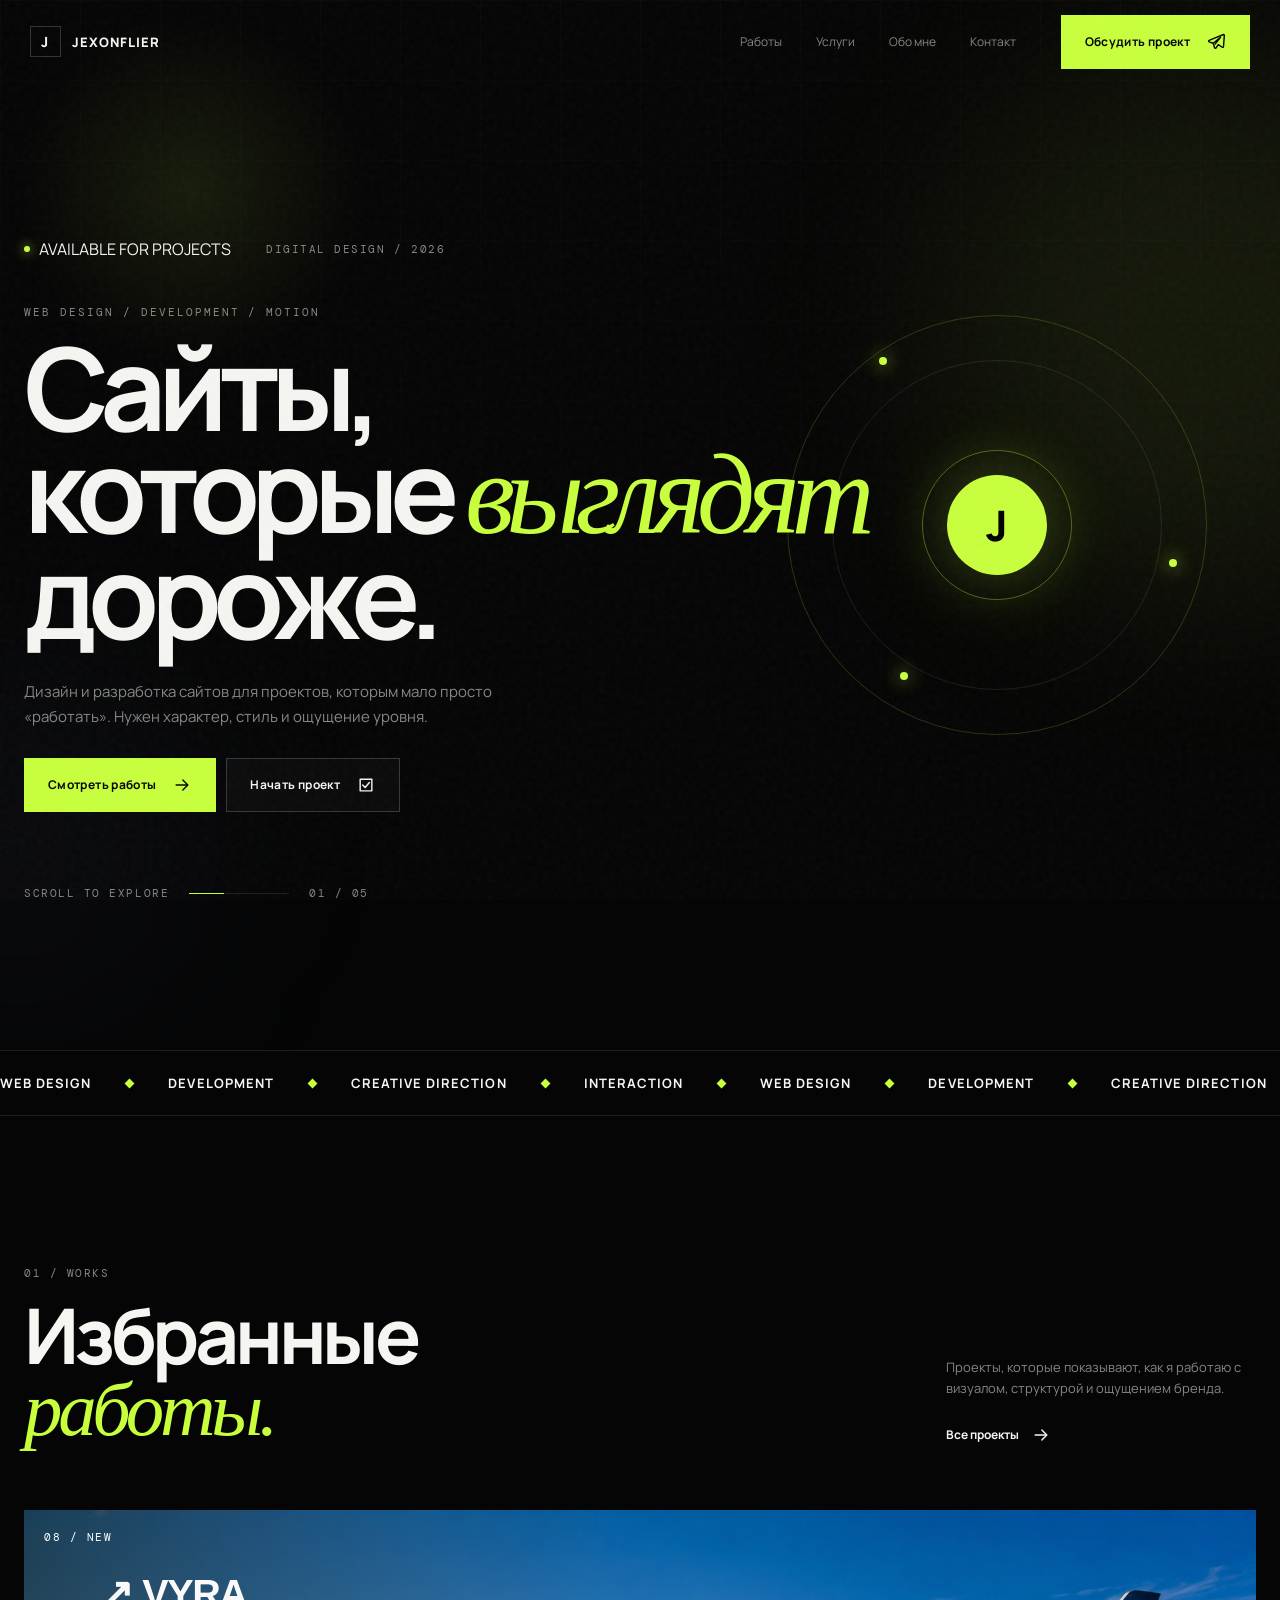
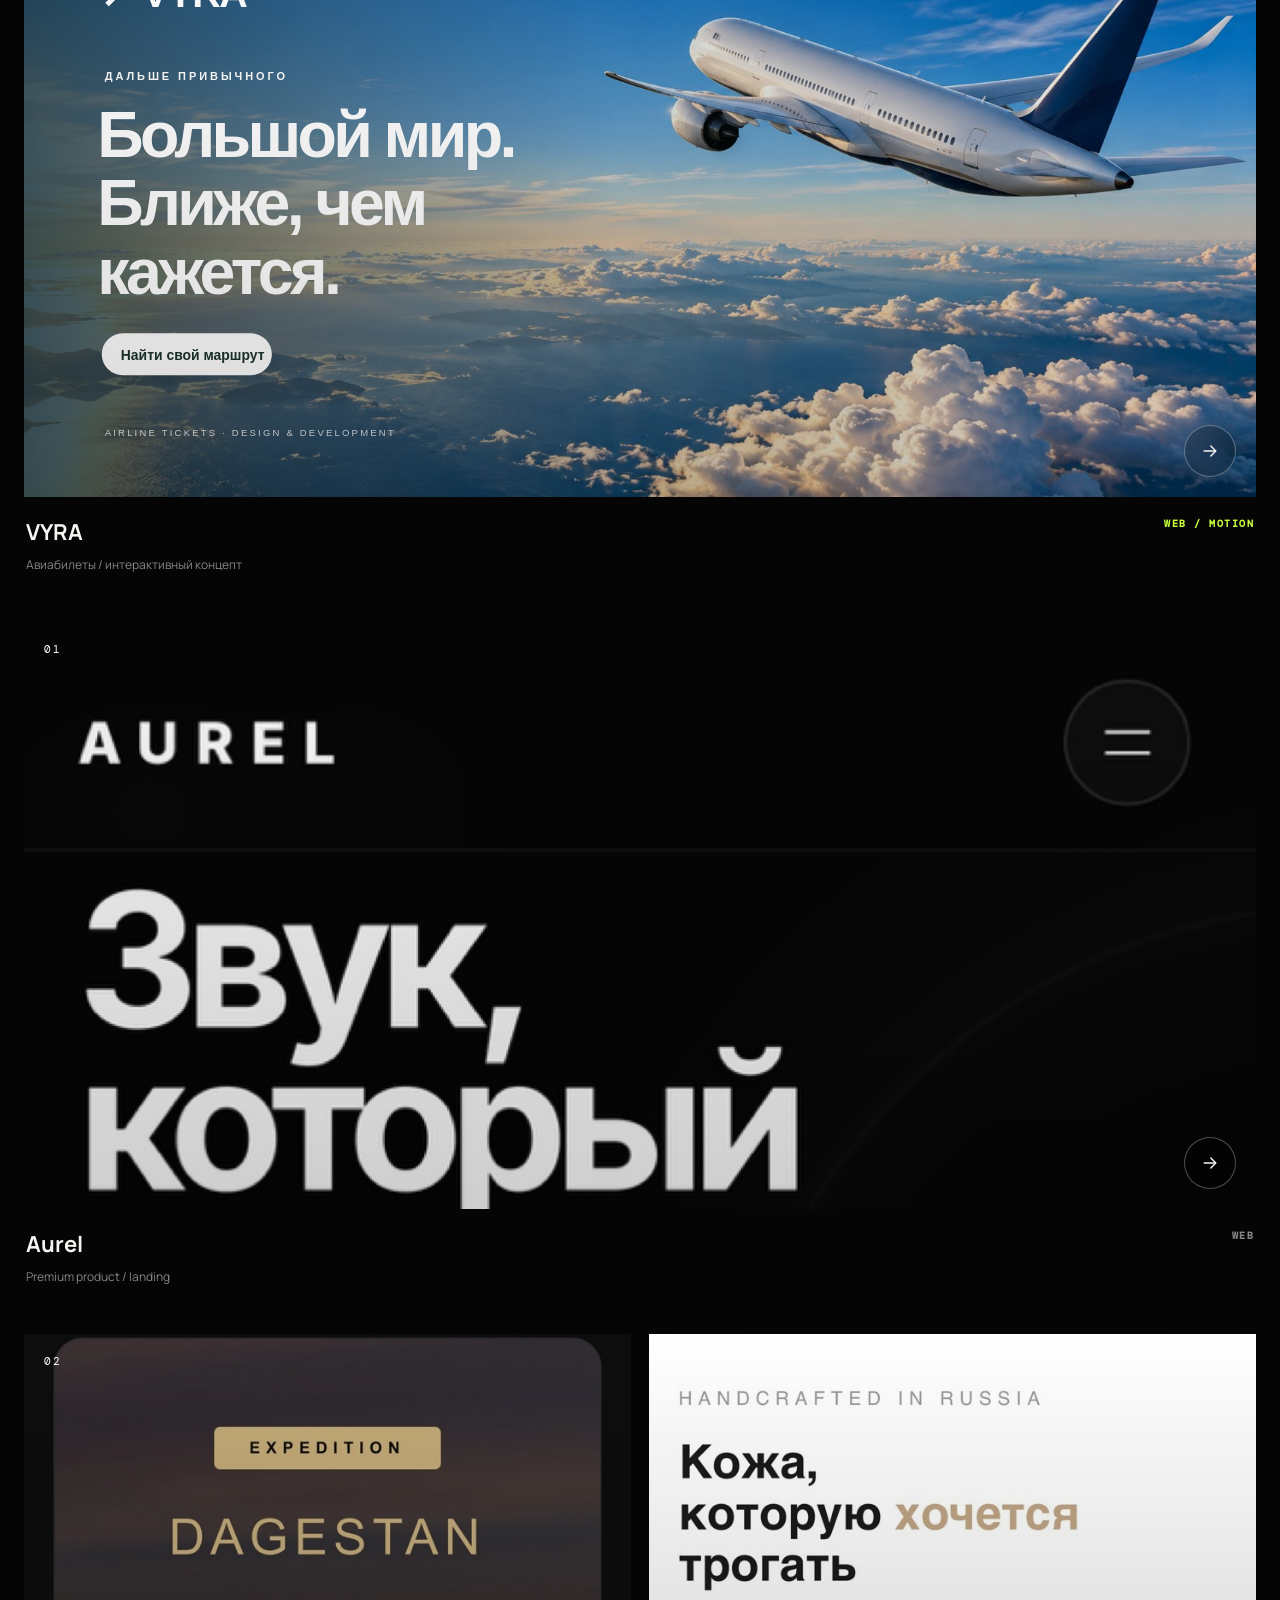
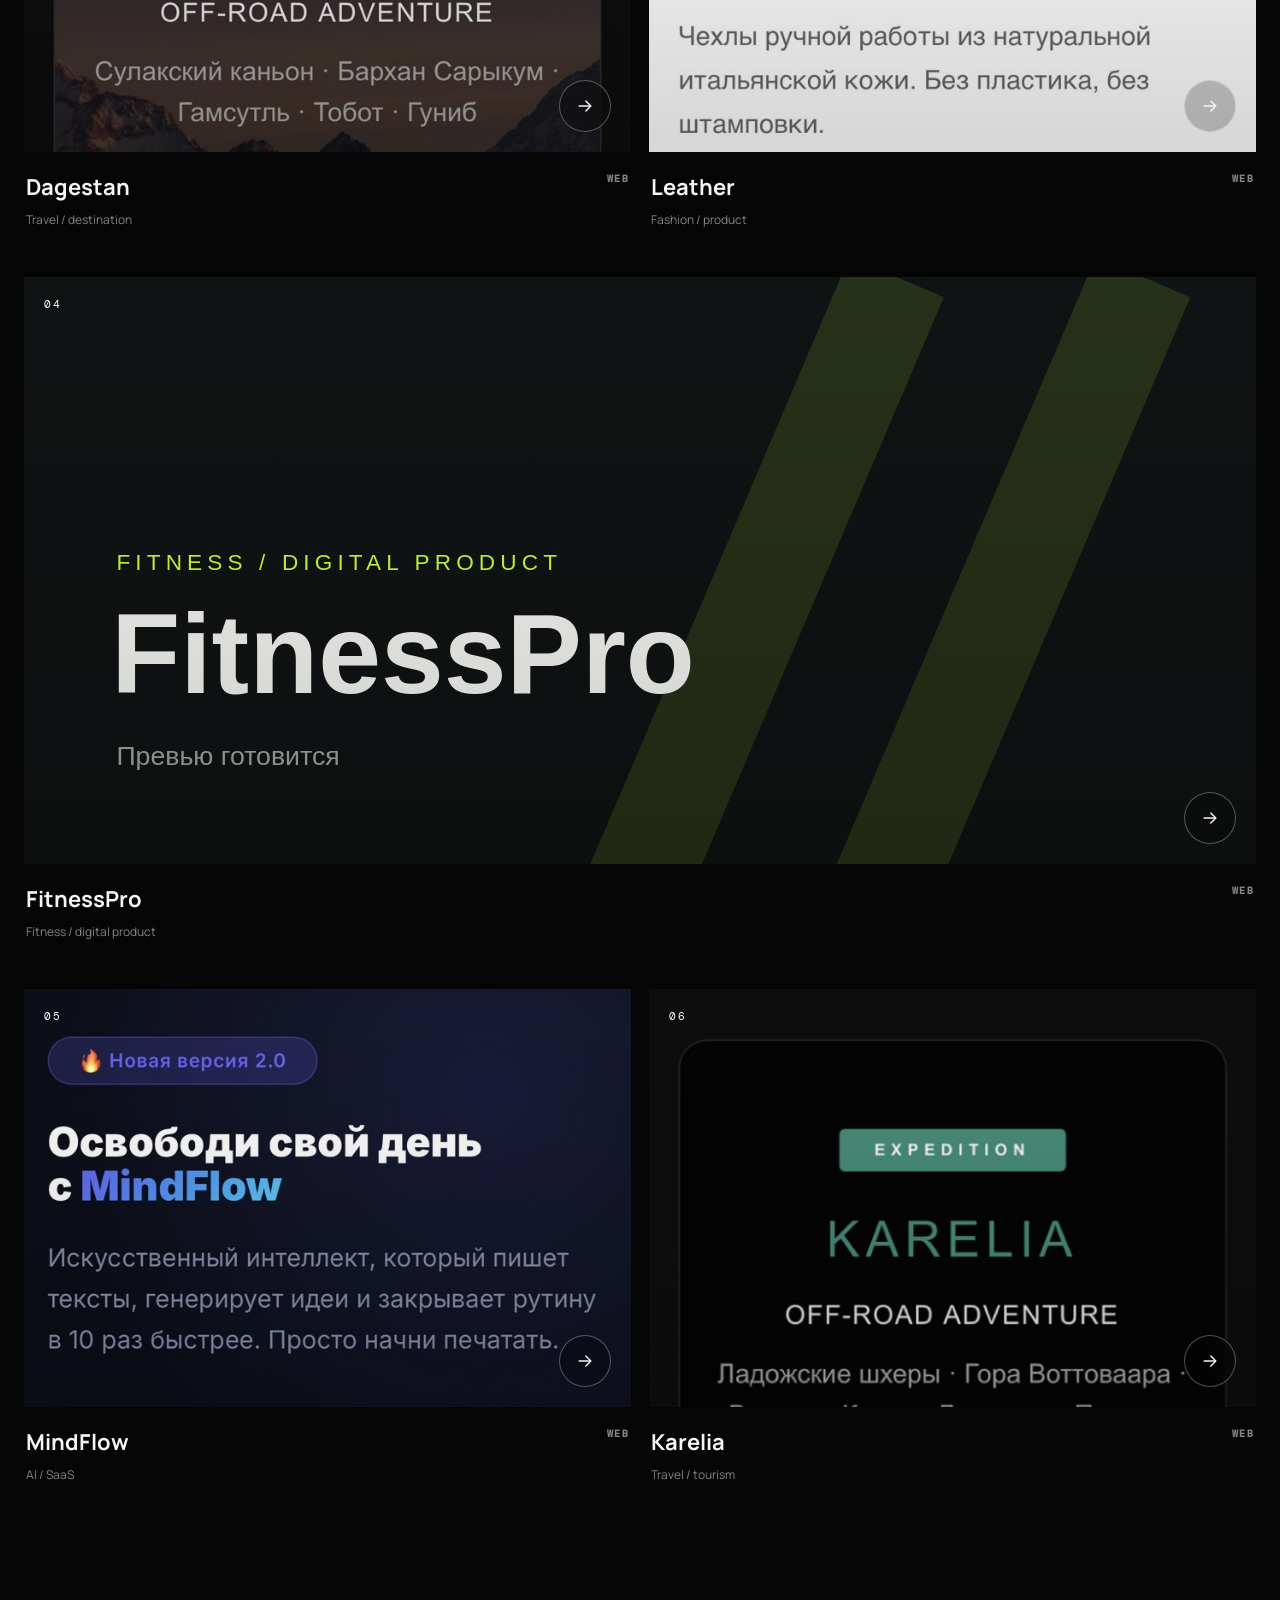
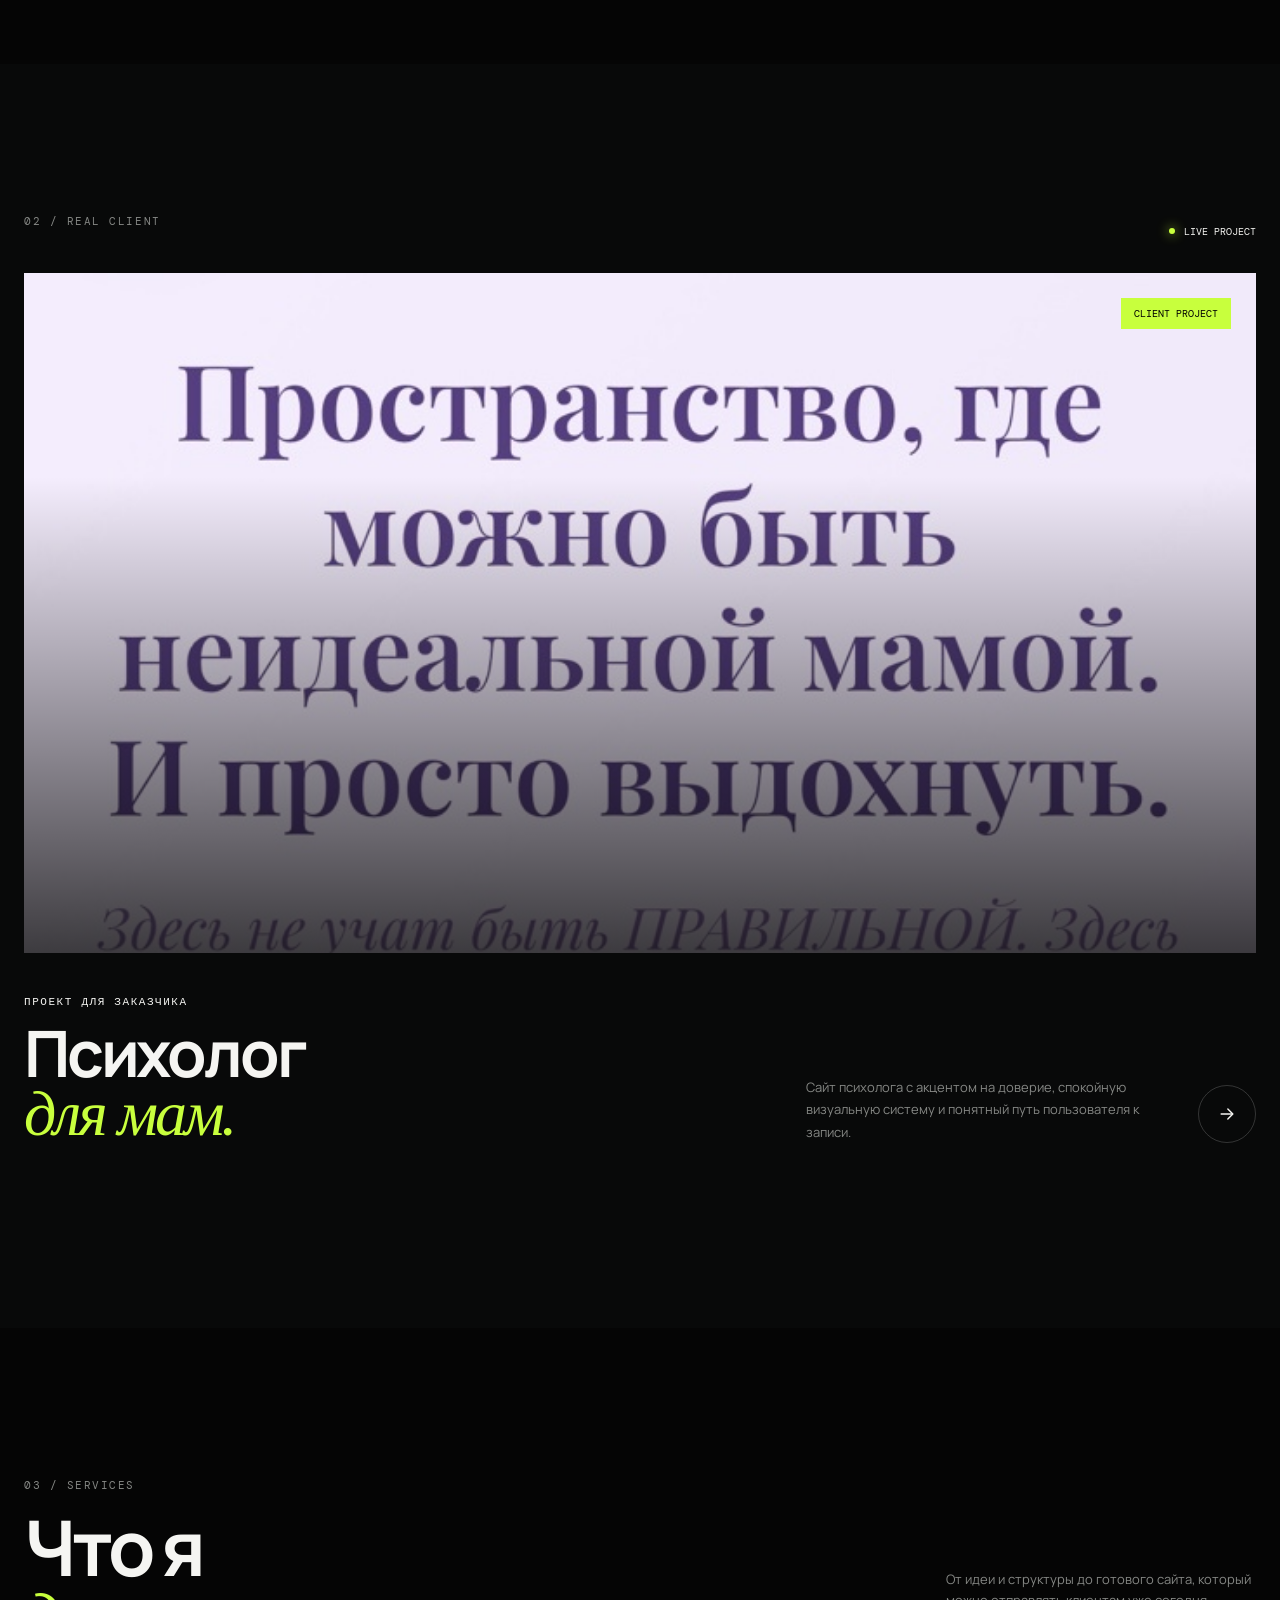
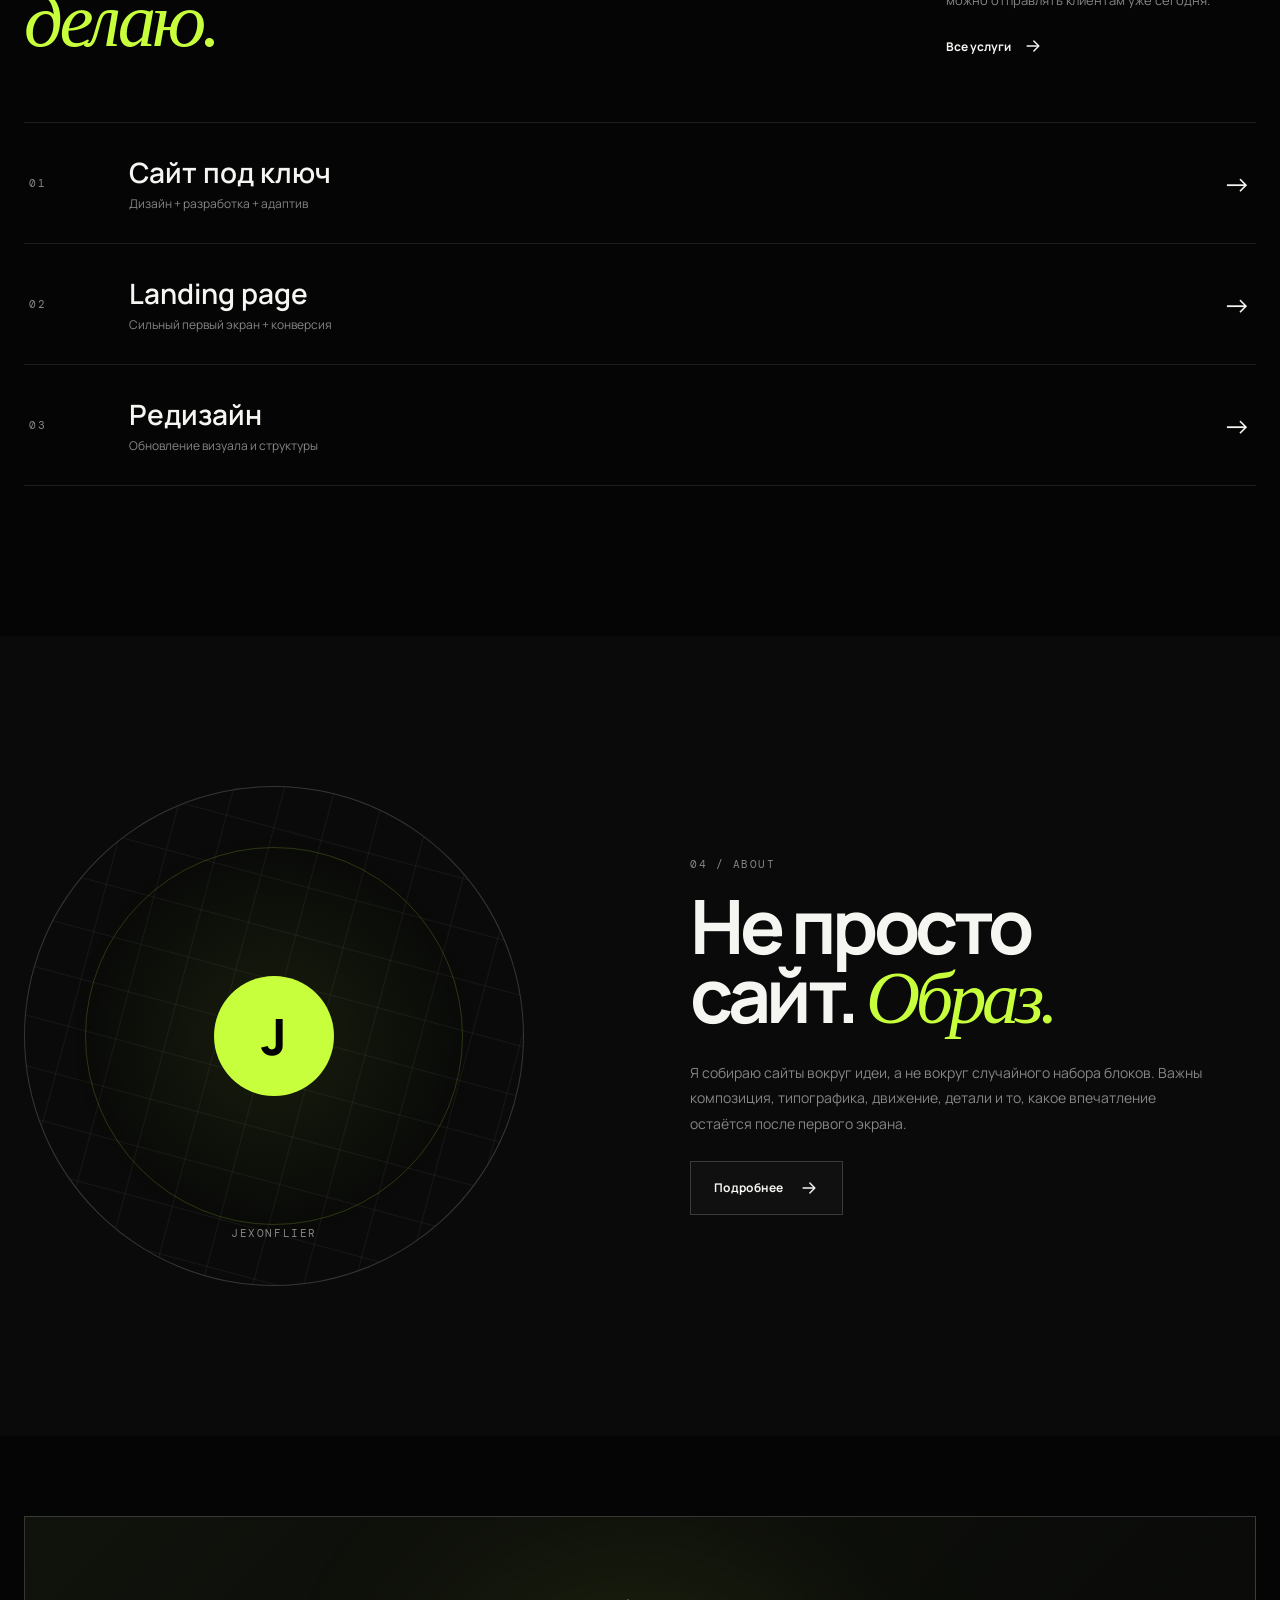
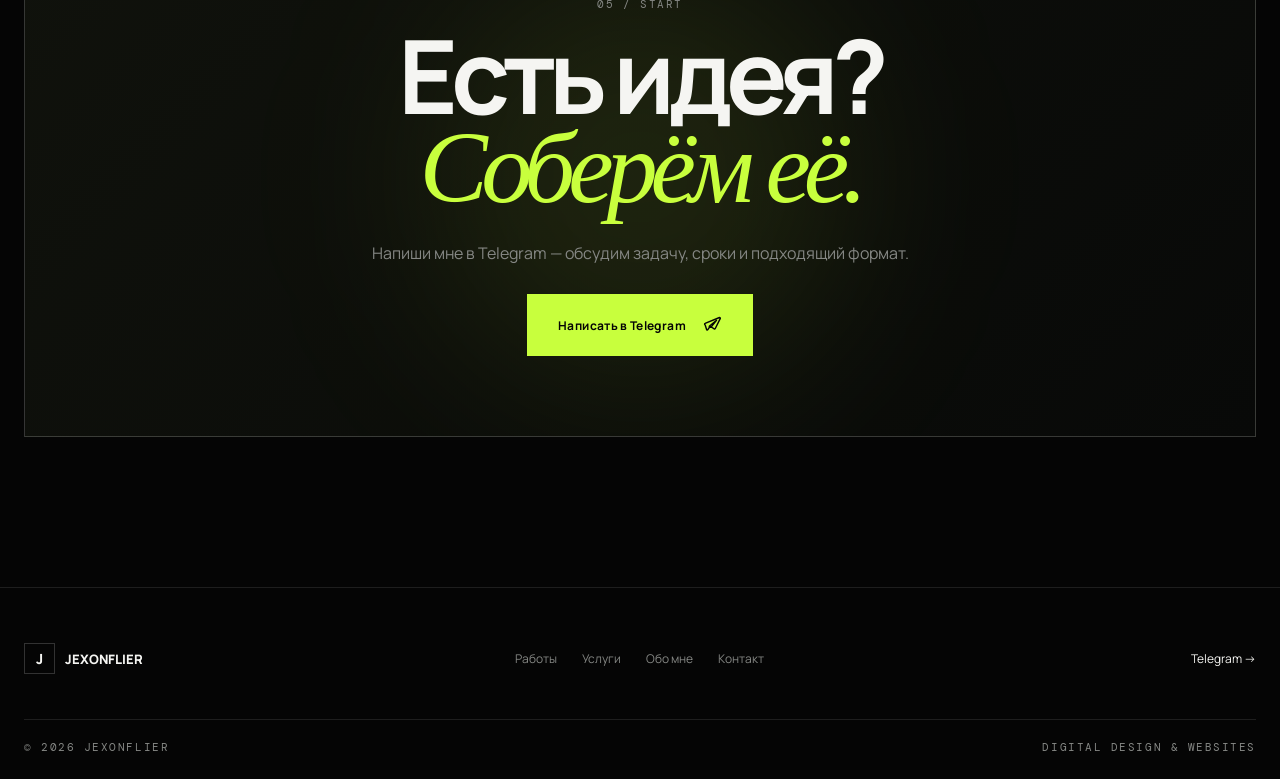
==== commit bace12d3: "Add VYRA interactive flight concept to portfolio" ====
--- a/index.html
+++ b/index.html
@@ -149,6 +149,18 @@
           </div>
 
           <div class="projects-grid">
+            <article class="project-card project-card--wide tilt reveal" data-project="vyra" data-tilt>
+              <a href="#project/vyra" class="project-card__link">
+                <div class="project-card__image">
+                  <img src="images/VYRA.svg" alt="VYRA — интерактивный концепт сервиса авиабилетов" loading="lazy" width="1680" height="800">
+                  <div class="project-card__overlay"></div>
+                  <span class="project-card__number mono">08 / NEW</span>
+                  <span class="project-card__open"><svg viewBox="0 0 24 24"><path d="M5 12h13"/><path d="m13 6 6 6-6 6"/></svg></span>
+                </div>
+                <div class="project-card__info"><div><h3>VYRA</h3><span>Авиабилеты / интерактивный концепт</span></div><b class="lime-text">WEB / MOTION</b></div>
+              </a>
+            </article>
+
             <article class="project-card project-card--large tilt reveal" data-project="aurel" data-tilt>
               <a href="#project/aurel" class="project-card__link">
                 <div class="project-card__image">
@@ -306,6 +318,18 @@
       </div>
       <div class="container"><div class="projects-grid projects-grid--all">
 
+            <article class="project-card project-card--wide tilt reveal" data-project="vyra" data-tilt>
+              <a href="#project/vyra" class="project-card__link">
+                <div class="project-card__image">
+                  <img src="images/VYRA.svg" alt="VYRA — интерактивный концепт сервиса авиабилетов" loading="lazy" width="1680" height="800">
+                  <div class="project-card__overlay"></div>
+                  <span class="project-card__number mono">08 / NEW</span>
+                  <span class="project-card__open"><svg viewBox="0 0 24 24"><path d="M5 12h13"/><path d="m13 6 6 6-6 6"/></svg></span>
+                </div>
+                <div class="project-card__info"><div><h3>VYRA</h3><span>Авиабилеты / интерактивный концепт</span></div><b class="lime-text">WEB / MOTION</b></div>
+              </a>
+            </article>
+
         <article class="project-card project-card--large tilt reveal" data-tilt><a href="#project/aurel" class="project-card__link"><div class="project-card__image"><img src="images/AUREL.png" alt="Aurel"><div class="project-card__overlay"></div><span class="project-card__number mono">01</span><span class="project-card__open">→</span></div><div class="project-card__info"><div><h3>Aurel</h3><span>Premium product / landing</span></div><b>WEB</b></div></a></article>
         <article class="project-card tilt reveal" data-tilt><a href="#project/dagestan" class="project-card__link"><div class="project-card__image"><img src="images/DAGESTAN.jpg" alt="Dagestan"><div class="project-card__overlay"></div><span class="project-card__number mono">02</span><span class="project-card__open">→</span></div><div class="project-card__info"><div><h3>Dagestan</h3><span>Travel / destination</span></div><b>WEB</b></div></a></article>
         <article class="project-card tilt reveal" data-tilt><a href="#project/leather" class="project-card__link"><div class="project-card__image"><img src="images/LEATHER.jpg" alt="Leather"><div class="project-card__overlay"></div><span class="project-card__number mono">03</span><span class="project-card__open">→</span></div><div class="project-card__info"><div><h3>Leather</h3><span>Fashion / product</span></div><b>WEB</b></div></a></article>
@@ -365,7 +389,7 @@
       </div>
 
       <div class="container stats">
-        <div class="stat reveal"><strong>07</strong><span>Проектов<br>в портфолио</span></div>
+        <div class="stat reveal"><strong>08</strong><span>Проектов<br>в портфолио</span></div>
         <div class="stat reveal"><strong>01</strong><span>Реальный<br>клиентский проект</span></div>
         <div class="stat reveal"><strong>∞</strong><span>Внимания<br>к деталям</span></div>
       </div>
@@ -444,6 +468,6 @@
     <div class="container footer__bottom"><span class="mono">© 2026 JEXONFLIER</span><span class="mono">DIGITAL DESIGN & WEBSITES</span></div>
   </footer>
 
-  <script src="script.js?v=6"></script>
+  <script src="script.js?v=7-vyra"></script>
 </body>
 </html>
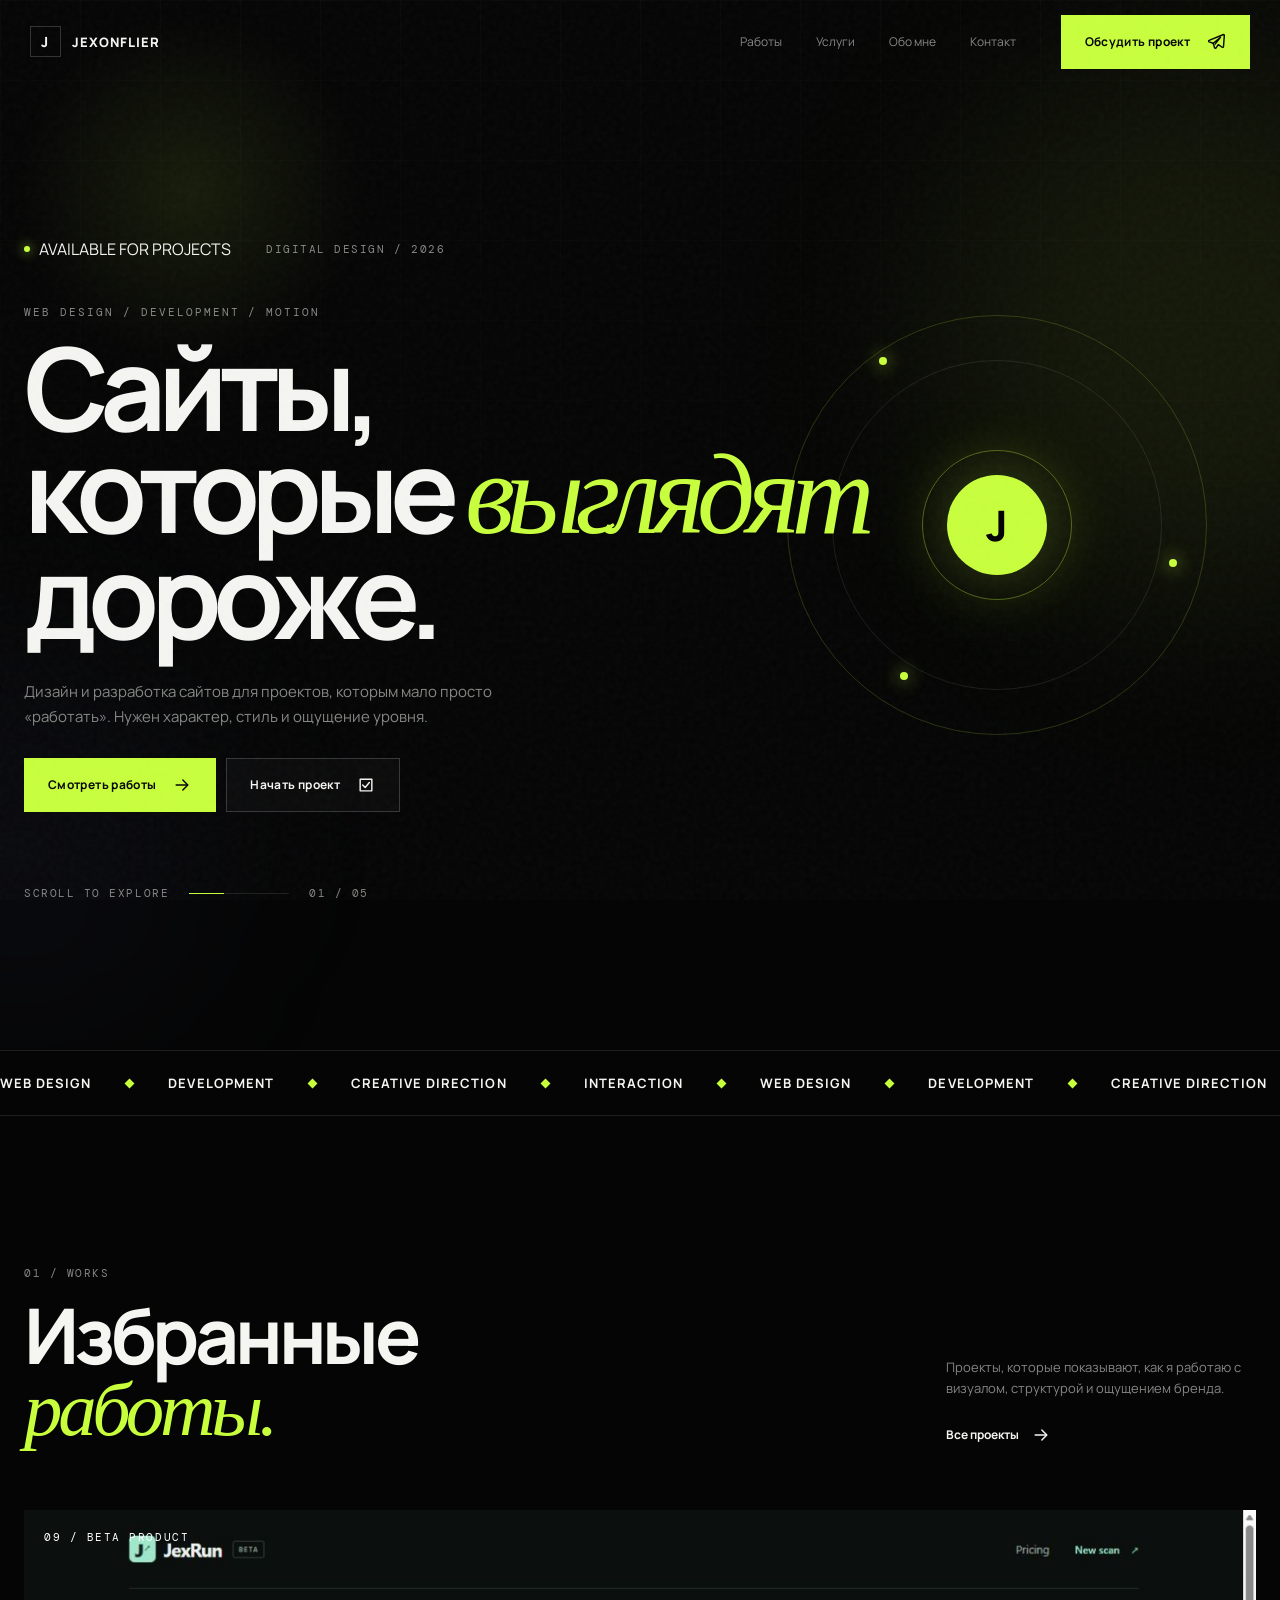
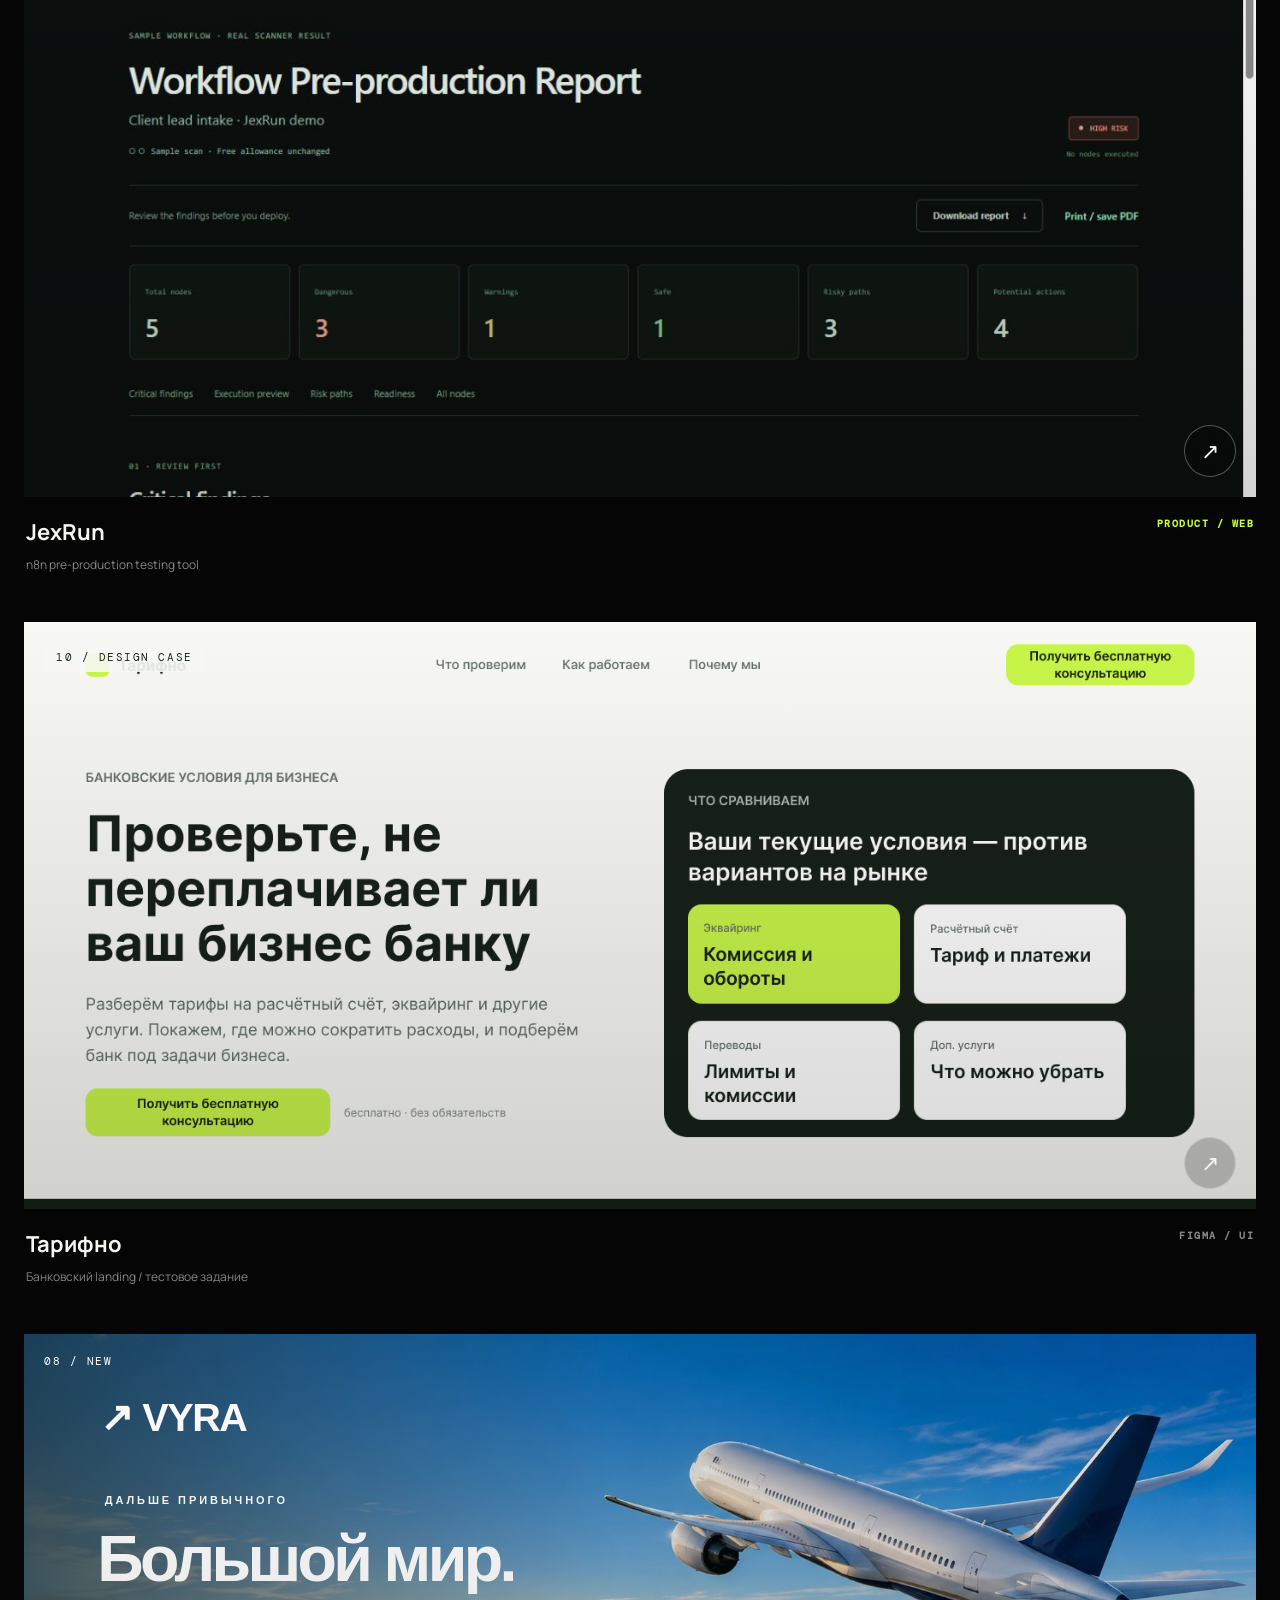
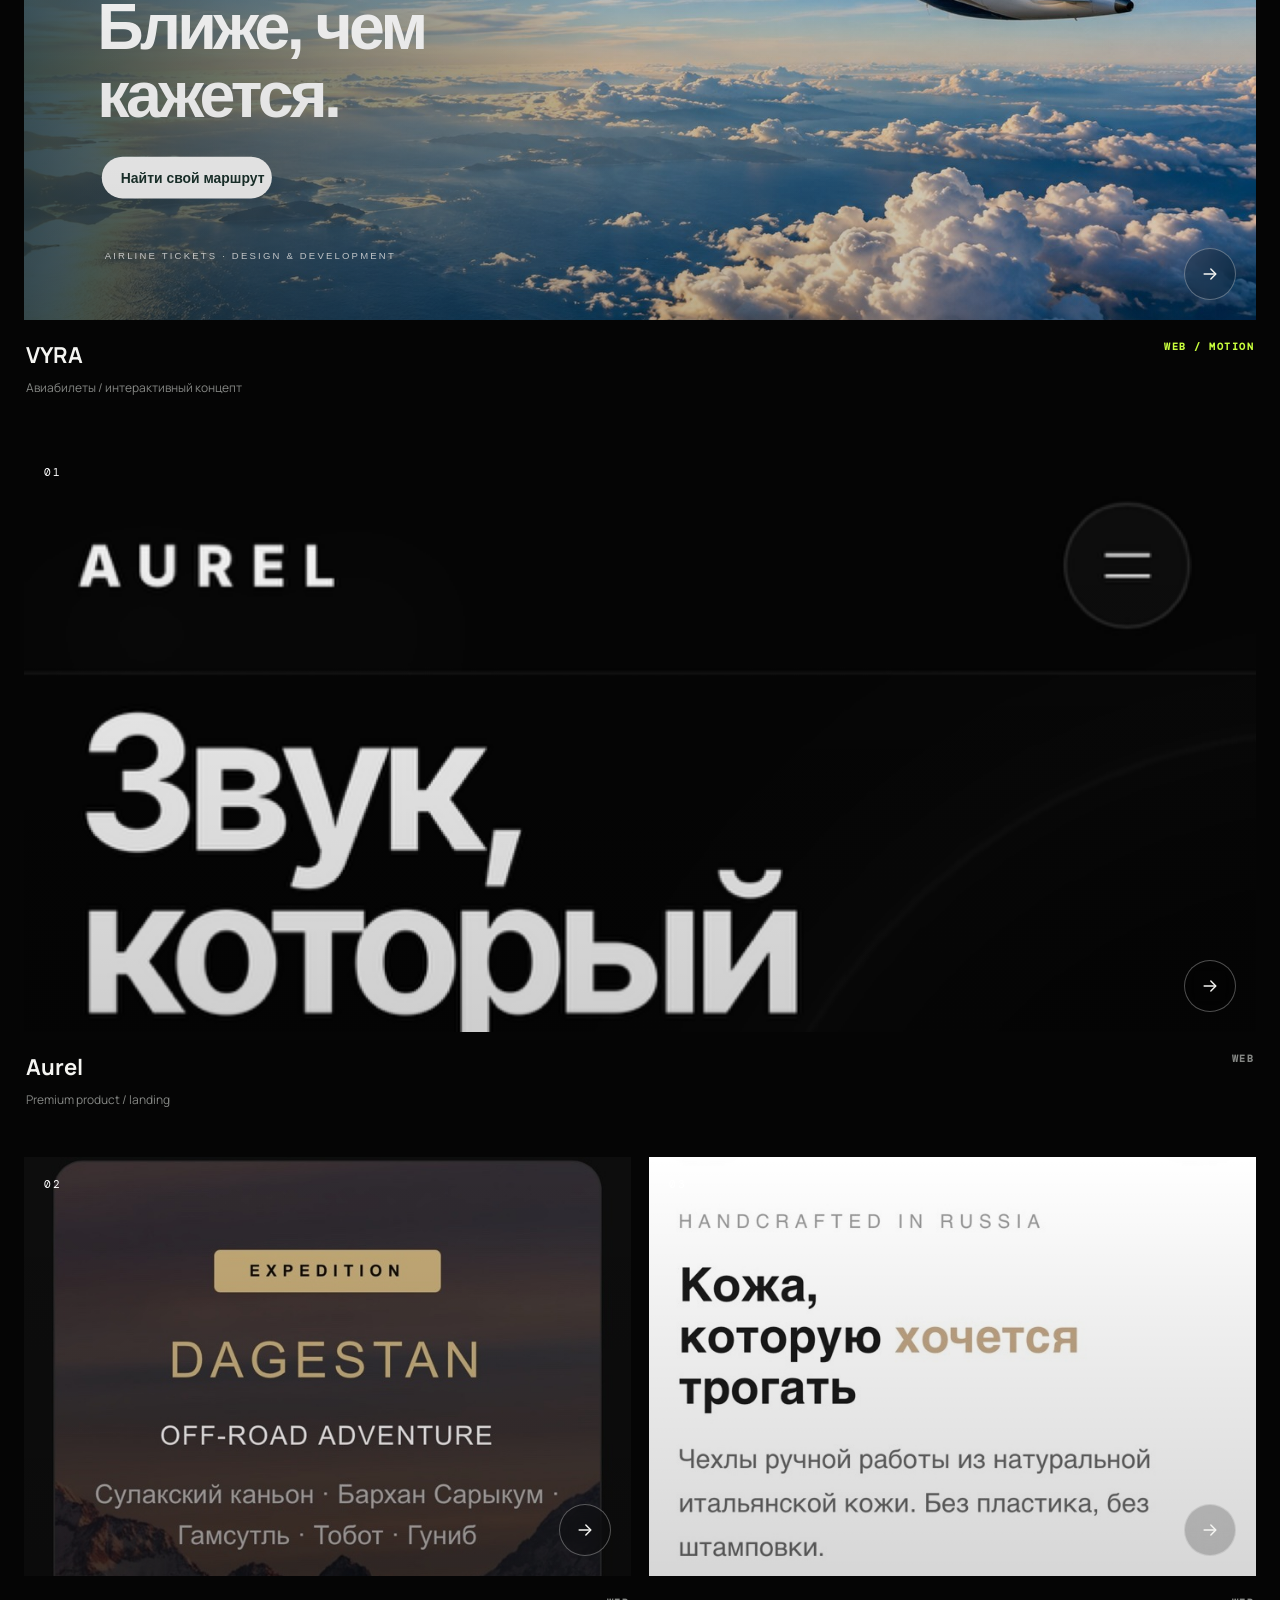
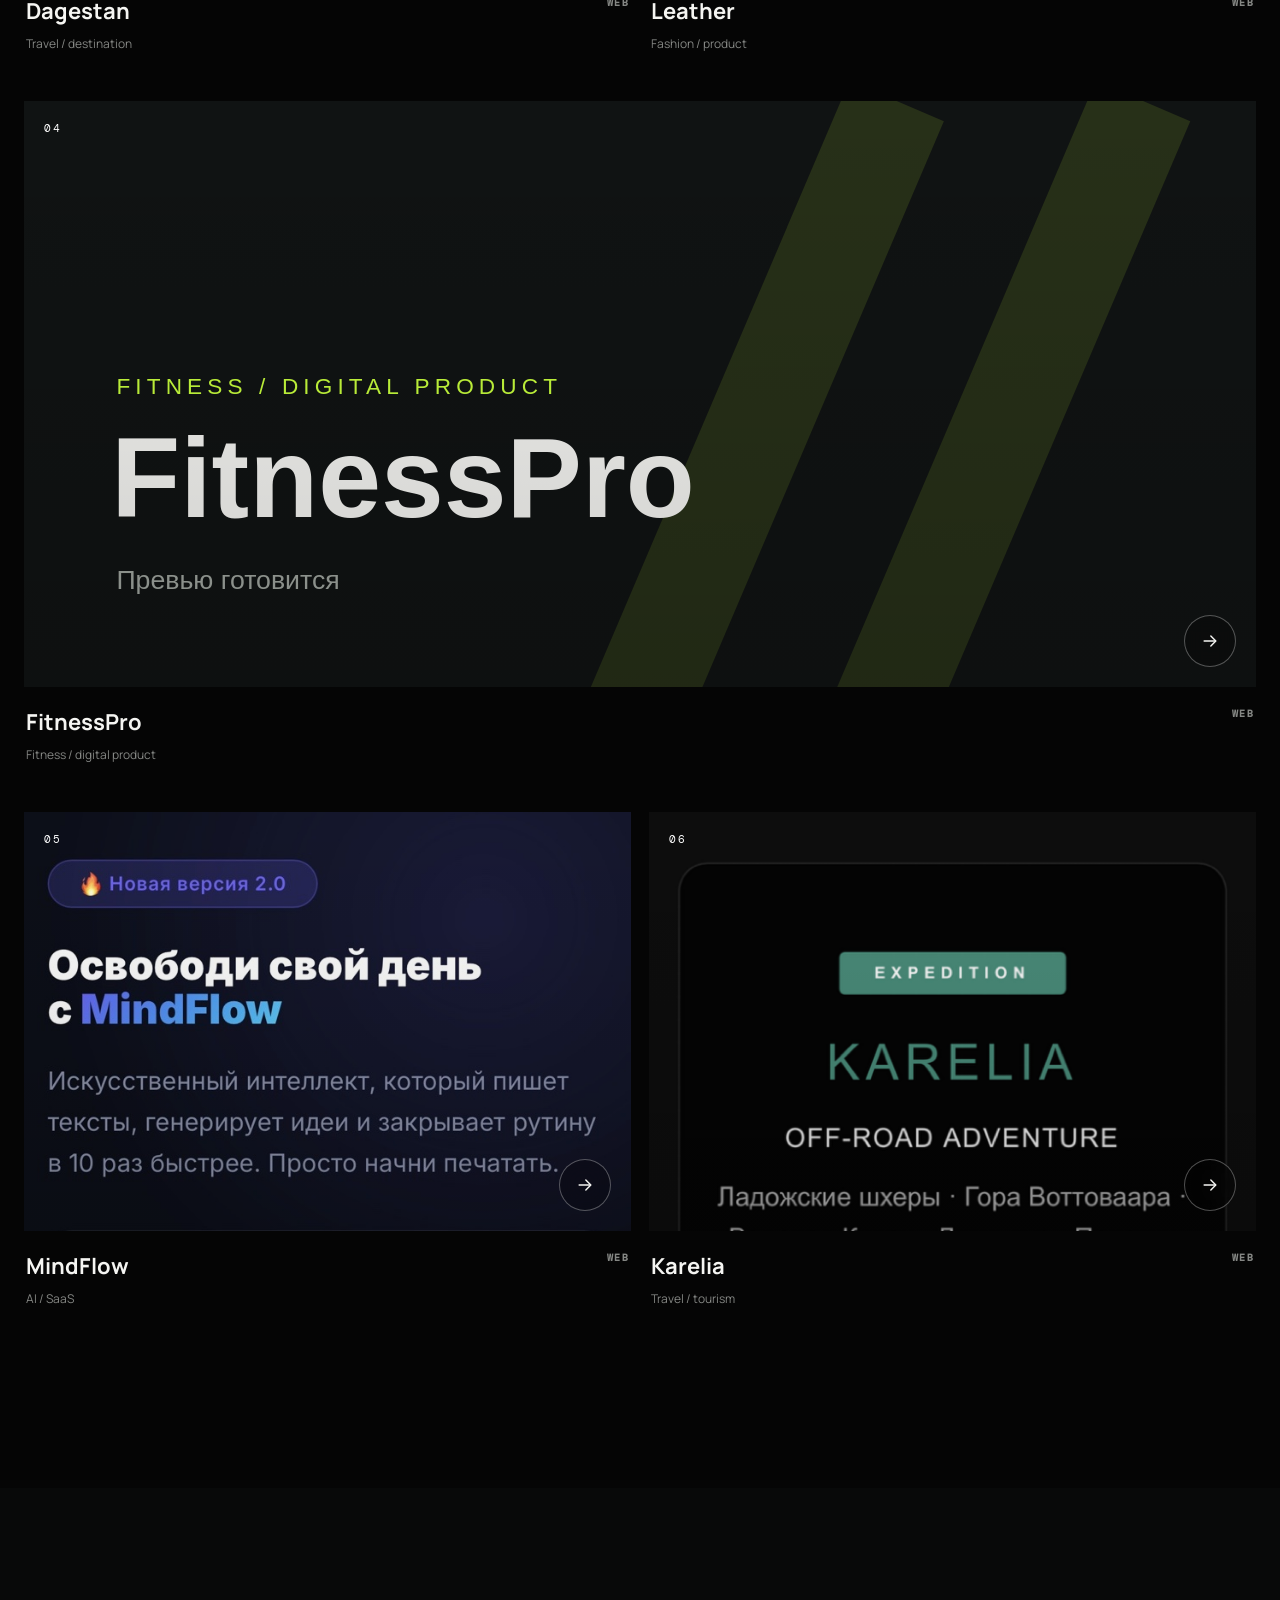
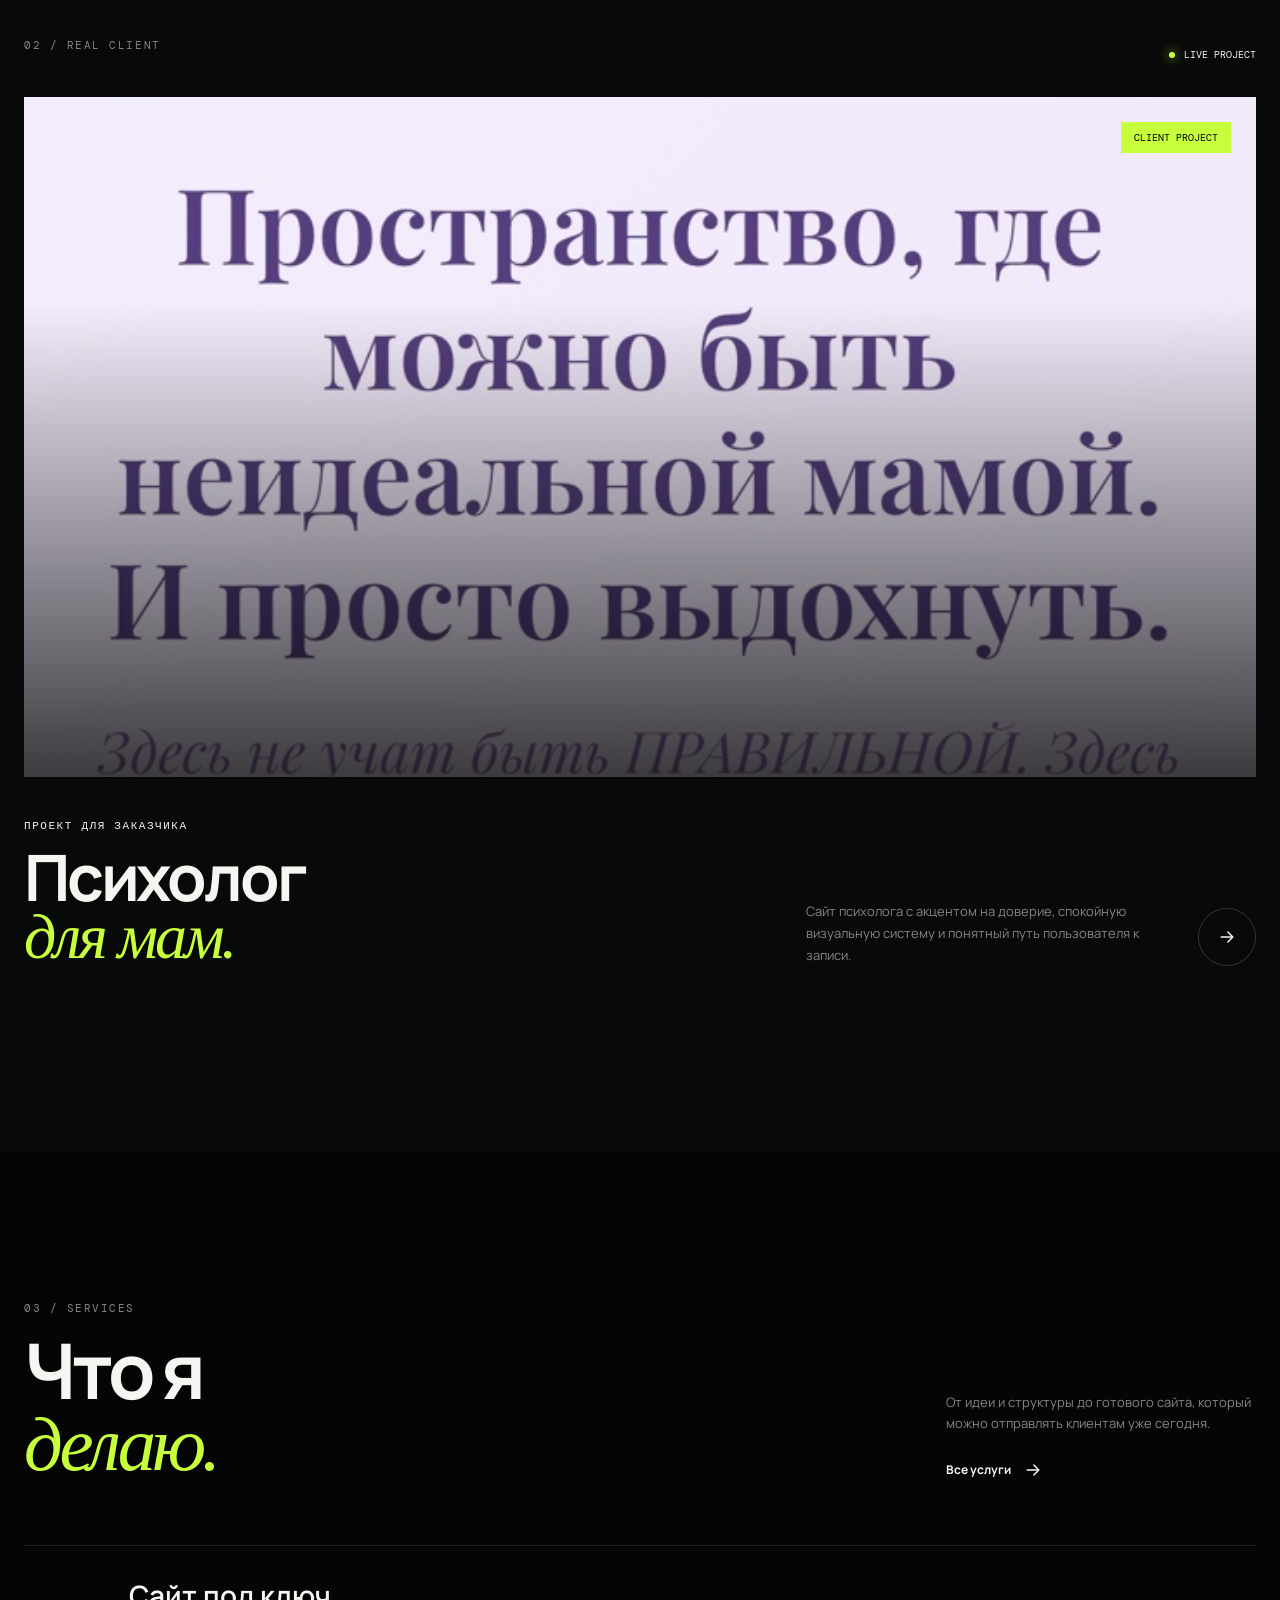
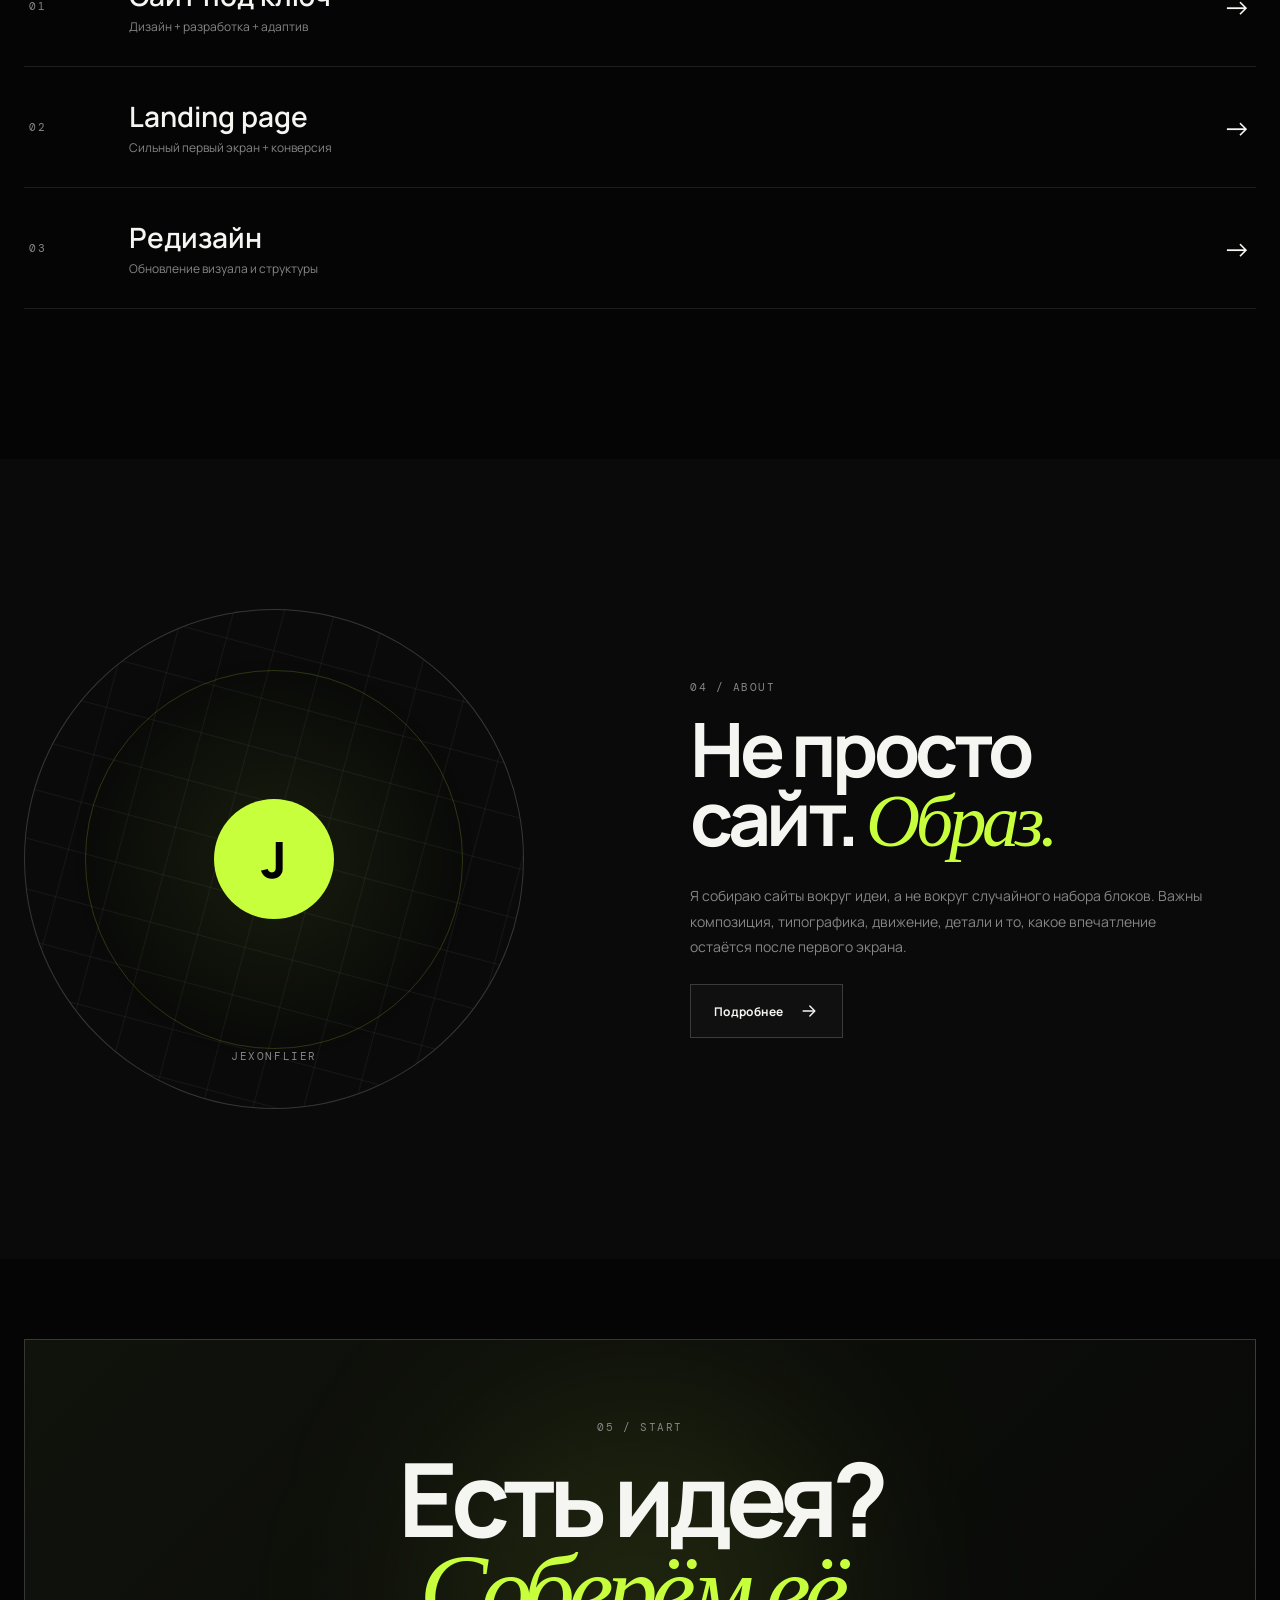
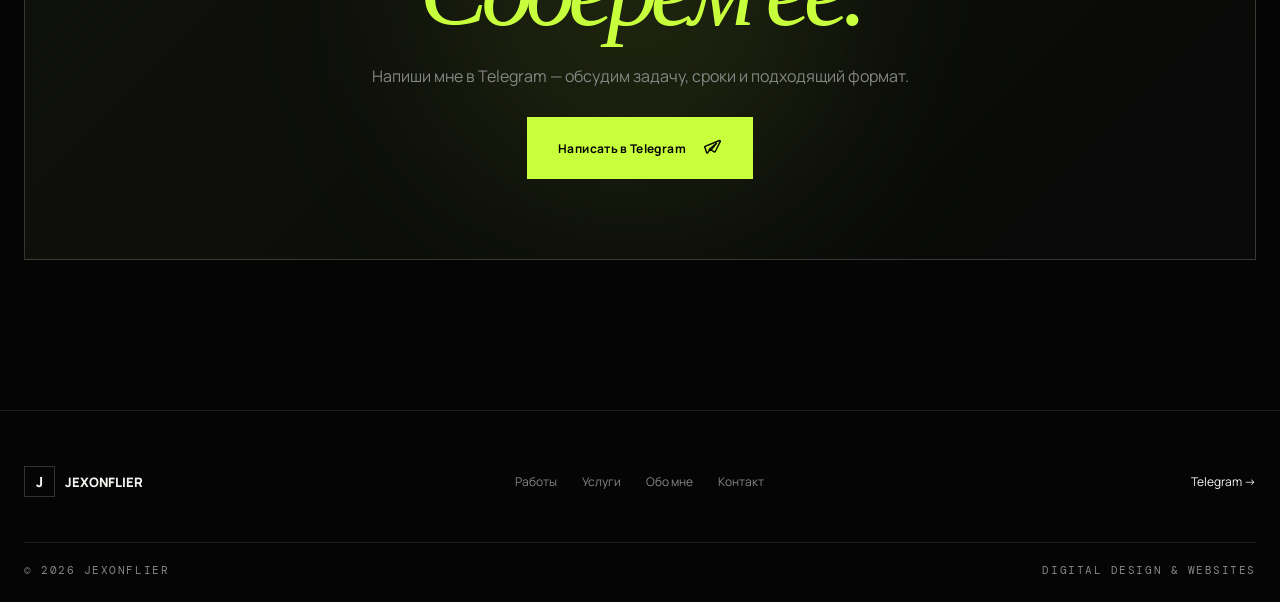
==== commit 920e706d: "Add JexRun Beta and Tarifno design cases" ====
--- a/index.html
+++ b/index.html
@@ -10,7 +10,7 @@
   <link rel="preconnect" href="https://fonts.googleapis.com">
   <link rel="preconnect" href="https://fonts.gstatic.com" crossorigin>
   <link href="https://fonts.googleapis.com/css2?family=DM+Mono:wght@400;500&family=Manrope:wght@400;500;600;700;800&display=swap" rel="stylesheet">
-  <link rel="stylesheet" href="style.css?v=6">
+  <link rel="stylesheet" href="style.css?v=7-jexrun">
 </head>
 
 <body>
@@ -148,8 +148,32 @@
             </div>
           </div>
 
-          <div class="projects-grid">
-            <article class="project-card project-card--wide tilt reveal" data-project="vyra" data-tilt>
+          <div class="projects-grid">
+            <article class="project-card project-card--wide tilt reveal" data-project="jexrun" data-tilt>
+              <a href="#project/jexrun" class="project-card__link">
+                <div class="project-card__image project-card__image--product">
+                  <img src="images/JEXRUN-REPORT.jpg" alt="JexRun — настоящий pre-production report опубликованной Beta" loading="lazy" width="1425" height="990">
+                  <div class="project-card__overlay"></div>
+                  <span class="project-card__number mono">09 / BETA PRODUCT</span>
+                  <span class="project-card__open">↗</span>
+                </div>
+                <div class="project-card__info"><div><h3>JexRun</h3><span>n8n pre-production testing tool</span></div><b class="lime-text">PRODUCT / WEB</b></div>
+              </a>
+            </article>
+
+            <article class="project-card project-card--wide tilt reveal" data-project="tarifno" data-tilt>
+              <a href="#project/tarifno" class="project-card__link">
+                <div class="project-card__image project-card__image--design">
+                  <img src="images/BANK-DESKTOP.png" alt="Тарифно — банковский landing, тестовое задание Junior Web Designer" loading="lazy" width="1440" height="2924">
+                  <div class="project-card__overlay"></div>
+                  <span class="project-card__number mono">10 / DESIGN CASE</span>
+                  <span class="project-card__open">↗</span>
+                </div>
+                <div class="project-card__info"><div><h3>Тарифно</h3><span>Банковский landing / тестовое задание</span></div><b>FIGMA / UI</b></div>
+              </a>
+            </article>
+
+            <article class="project-card project-card--wide tilt reveal" data-project="vyra" data-tilt>
               <a href="#project/vyra" class="project-card__link">
                 <div class="project-card__image">
                   <img src="images/VYRA.svg" alt="VYRA — интерактивный концепт сервиса авиабилетов" loading="lazy" width="1680" height="800">
@@ -316,9 +340,33 @@
         <h1 class="inner-page__title reveal">Все<br><em>работы.</em></h1>
         <p class="inner-page__intro reveal">Подборка сайтов, лендингов и digital-проектов. Каждый проект собран с нуля под свою задачу.</p>
       </div>
-      <div class="container"><div class="projects-grid projects-grid--all">
-
-            <article class="project-card project-card--wide tilt reveal" data-project="vyra" data-tilt>
+      <div class="container"><div class="projects-grid projects-grid--all">
+
+        <article class="project-card project-card--wide tilt reveal" data-project="jexrun" data-tilt>
+          <a href="#project/jexrun" class="project-card__link">
+            <div class="project-card__image project-card__image--product">
+              <img src="images/JEXRUN-REPORT.jpg" alt="JexRun — настоящий pre-production report опубликованной Beta" loading="lazy" width="1425" height="990">
+              <div class="project-card__overlay"></div>
+              <span class="project-card__number mono">09 / BETA PRODUCT</span>
+              <span class="project-card__open">↗</span>
+            </div>
+            <div class="project-card__info"><div><h3>JexRun</h3><span>n8n pre-production testing tool</span></div><b class="lime-text">PRODUCT / WEB</b></div>
+          </a>
+        </article>
+
+        <article class="project-card project-card--wide tilt reveal" data-project="tarifno" data-tilt>
+          <a href="#project/tarifno" class="project-card__link">
+            <div class="project-card__image project-card__image--design">
+              <img src="images/BANK-DESKTOP.png" alt="Тарифно — банковский landing, тестовое задание Junior Web Designer" loading="lazy" width="1440" height="2924">
+              <div class="project-card__overlay"></div>
+              <span class="project-card__number mono">10 / DESIGN CASE</span>
+              <span class="project-card__open">↗</span>
+            </div>
+            <div class="project-card__info"><div><h3>Тарифно</h3><span>Банковский landing / тестовое задание</span></div><b>FIGMA / UI</b></div>
+          </a>
+        </article>
+
+            <article class="project-card project-card--wide tilt reveal" data-project="vyra" data-tilt>
               <a href="#project/vyra" class="project-card__link">
                 <div class="project-card__image">
                   <img src="images/VYRA.svg" alt="VYRA — интерактивный концепт сервиса авиабилетов" loading="lazy" width="1680" height="800">
@@ -389,7 +437,7 @@
       </div>
 
       <div class="container stats">
-        <div class="stat reveal"><strong>08</strong><span>Проектов<br>в портфолио</span></div>
+        <div class="stat reveal"><strong>10</strong><span>Проектов<br>в портфолио</span></div>
         <div class="stat reveal"><strong>01</strong><span>Реальный<br>клиентский проект</span></div>
         <div class="stat reveal"><strong>∞</strong><span>Внимания<br>к деталям</span></div>
       </div>
@@ -450,11 +498,14 @@
           <span class="mono">PROJECT INFO</span>
           <div class="project-info__row"><span>Тип</span><strong id="projectType"></strong></div>
           <div class="project-info__row"><span>Направление</span><strong id="projectField"></strong></div>
-          <div class="project-info__row"><span>Роль</span><strong>Design & Development</strong></div>
+          <div class="project-info__row"><span>Роль</span><strong id="projectRole">Design & Development</strong></div>
+          <div class="project-info__row" id="projectToolsRow" hidden><span>Инструменты</span><strong id="projectTools"></strong></div>
         </div>
         <a href="#works" class="next-project reveal"><span class="mono">VIEW ALL PROJECTS</span><strong>Все работы →</strong></a>
-      </div>
-    </section>
+      </div>
+      <div class="container case-details" id="projectDetails" hidden></div>
+      <div class="container case-gallery" id="projectGallery" hidden></div>
+    </section>
   </main>
 
   <footer class="footer">
@@ -468,6 +519,6 @@
     <div class="container footer__bottom"><span class="mono">© 2026 JEXONFLIER</span><span class="mono">DIGITAL DESIGN & WEBSITES</span></div>
   </footer>
 
-  <script src="script.js?v=7-vyra"></script>
+  <script src="script.js?v=8-jexrun"></script>
 </body>
 </html>
--- a/style.css
+++ b/style.css
@@ -367,4 +367,28 @@
 .project-card__overlay{background:linear-gradient(180deg,transparent,rgba(0,0,0,.16))}
 .project-card:hover .project-card__overlay{background:transparent}
 .project-page__image img{object-fit:contain;object-position:top center}
-
+.project-card__image--product{background:#0b0e0d}
+.project-info__row{gap:22px}
+.project-info__row strong{text-align:right;max-width:72%;overflow-wrap:anywhere}
+.case-details{display:grid;grid-template-columns:repeat(3,minmax(0,1fr));gap:24px;padding-top:64px}
+.case-detail{border-top:1px solid var(--line2);padding-top:24px;min-width:0}
+.case-detail h2{font-size:22px;line-height:1.2;letter-spacing:-.04em;margin-bottom:18px}
+.case-detail p{color:var(--muted);font-size:14px;line-height:1.8;overflow-wrap:anywhere}
+@media(max-width:800px){.case-details{grid-template-columns:1fr;gap:32px;padding-top:48px}.project-card__info b{flex-shrink:0}.project-info__row strong{max-width:68%}}
+.project-card__image--design{background:#f8f9f5}
+.project-page__image--design{background:#f8f9f5}
+.project-page__image--design img{object-fit:cover;object-position:top center}
+.project-card__image--design .project-card__number{color:#1c291c;background:#f8f9f5e8;padding:8px 12px;border-radius:4px}
+.case-gallery{display:grid;grid-template-columns:repeat(3,minmax(0,1fr));gap:32px;padding-top:64px}
+.case-visual{min-width:0}
+.case-visual--wide{grid-column:span 2}
+.case-visual--components{grid-column:span 3}
+.case-visual h2{font-size:22px;letter-spacing:-.04em;margin-bottom:20px}
+.case-visual__frame{display:block;height:600px;overflow-y:auto;background:#f1f3ec;border:1px solid var(--line2);border-radius:12px;scrollbar-width:thin;scrollbar-color:#647166 #f1f3ec}
+.case-visual__frame img{display:block;width:100%;height:auto}
+.case-visual--components .case-visual__frame{height:auto;padding:28px}
+.case-visual--components img{width:min(100%,460px);margin:auto}
+.case-visual figcaption{color:var(--muted);font-size:12px;line-height:1.7;margin-top:14px;overflow-wrap:anywhere}
+.case-gallery--product .case-visual__frame{background:#0b110e;scrollbar-color:#527563 #0b110e}
+@media(max-width:800px){.case-gallery{grid-template-columns:1fr}.case-visual--wide,.case-visual--components{grid-column:auto}.case-visual__frame{height:520px}.case-visual--components .case-visual__frame{padding:12px}}
+
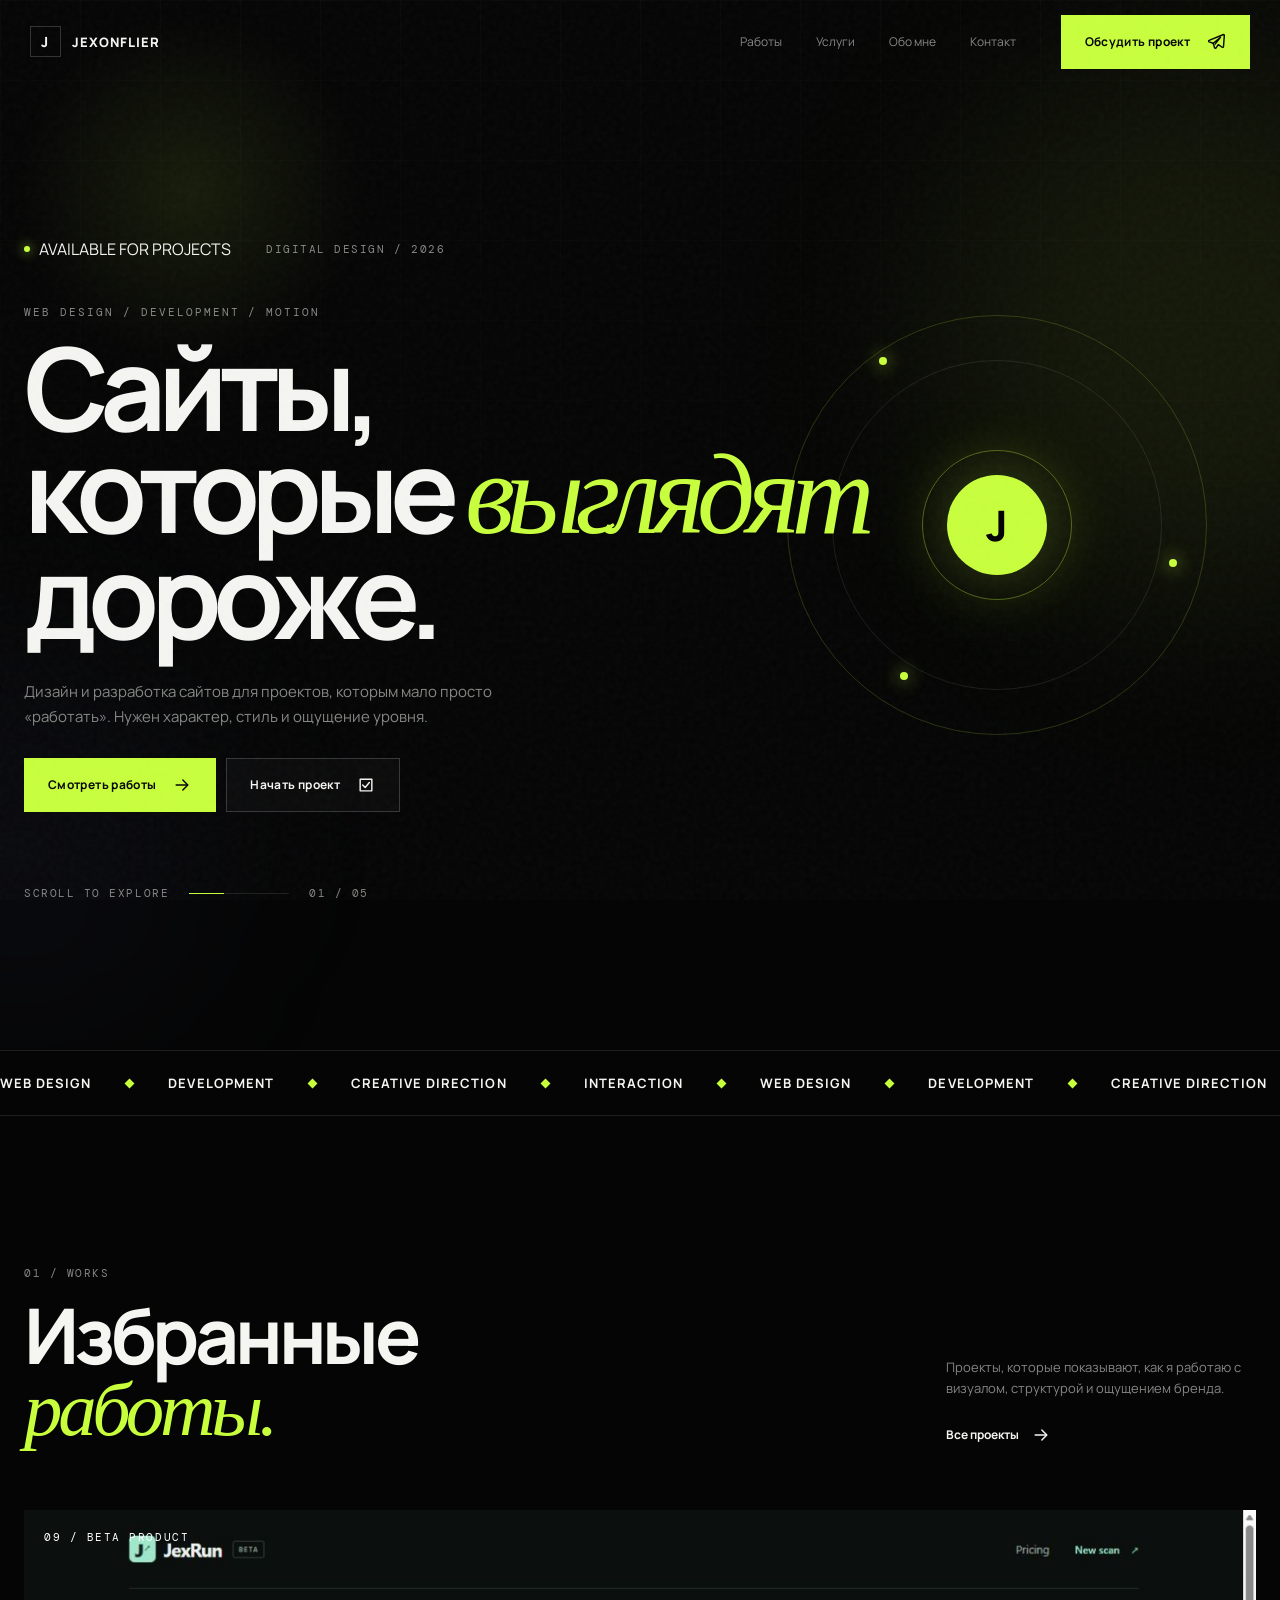
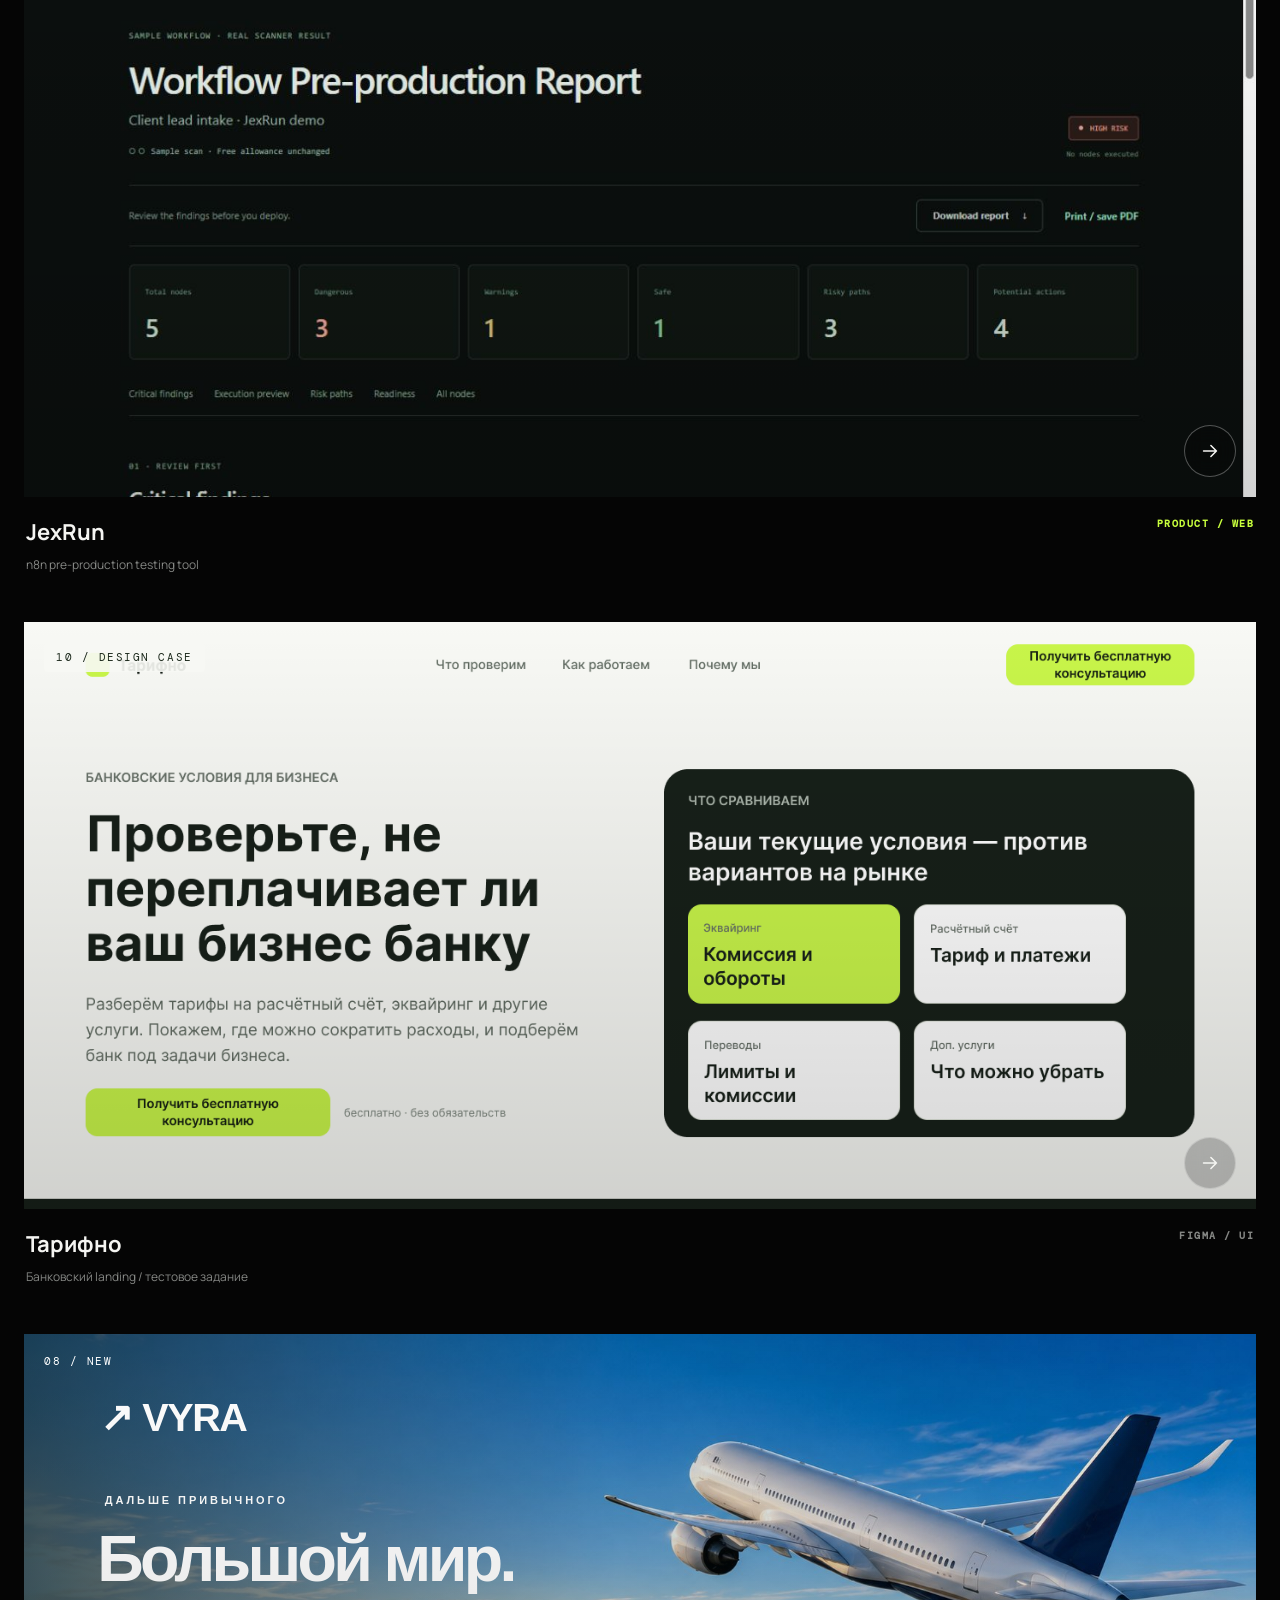
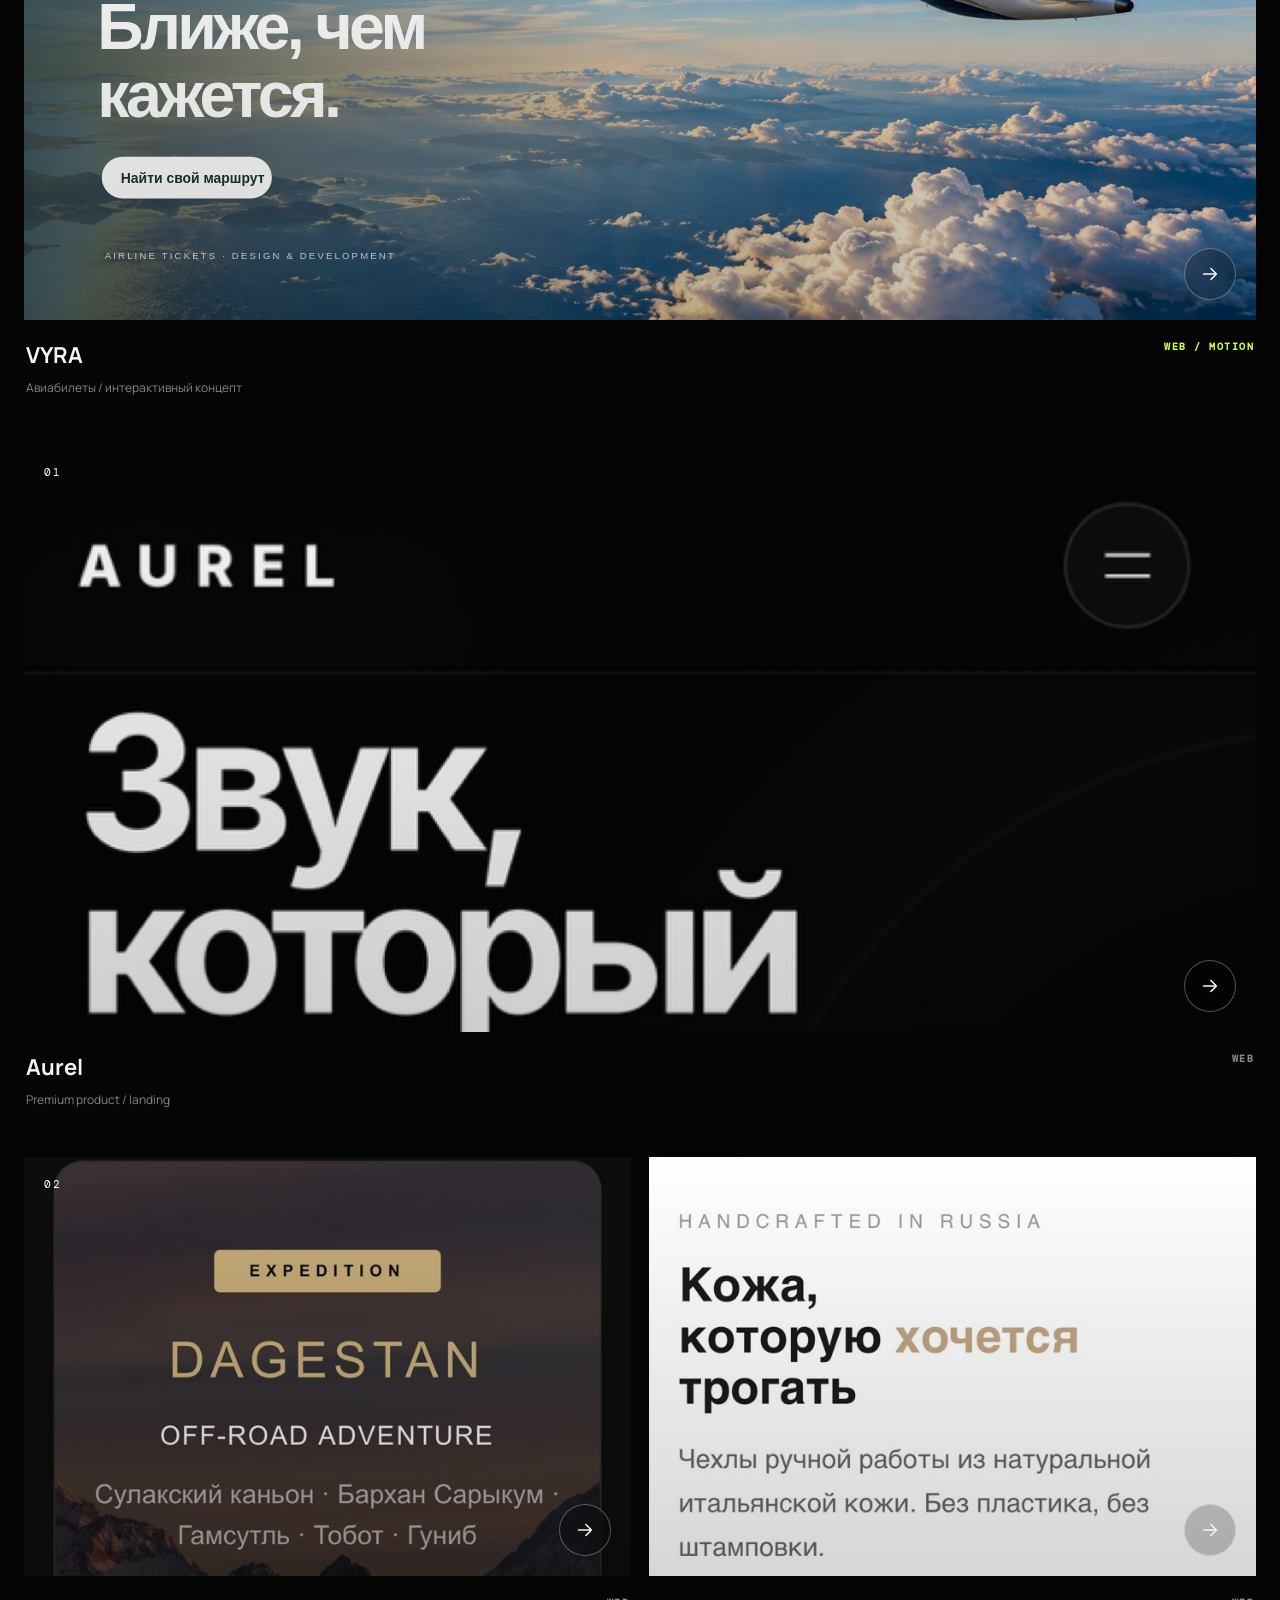
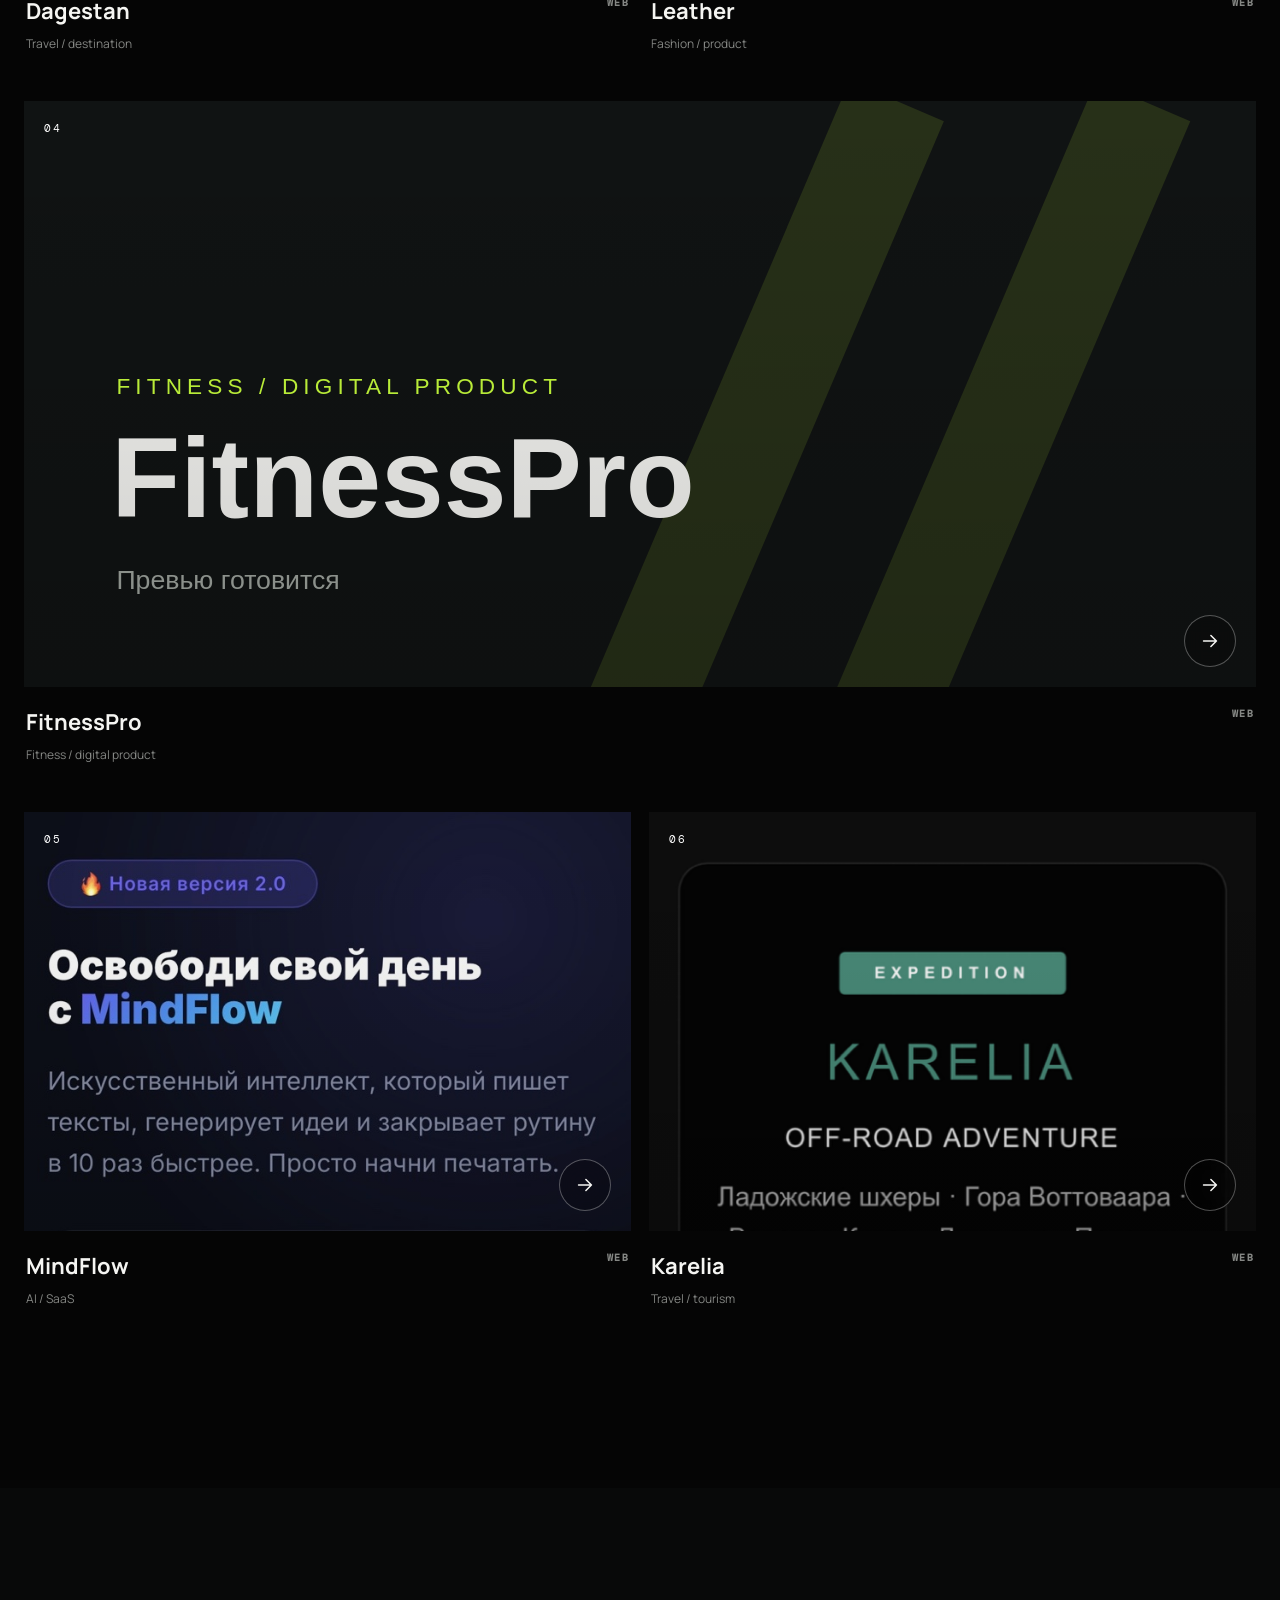
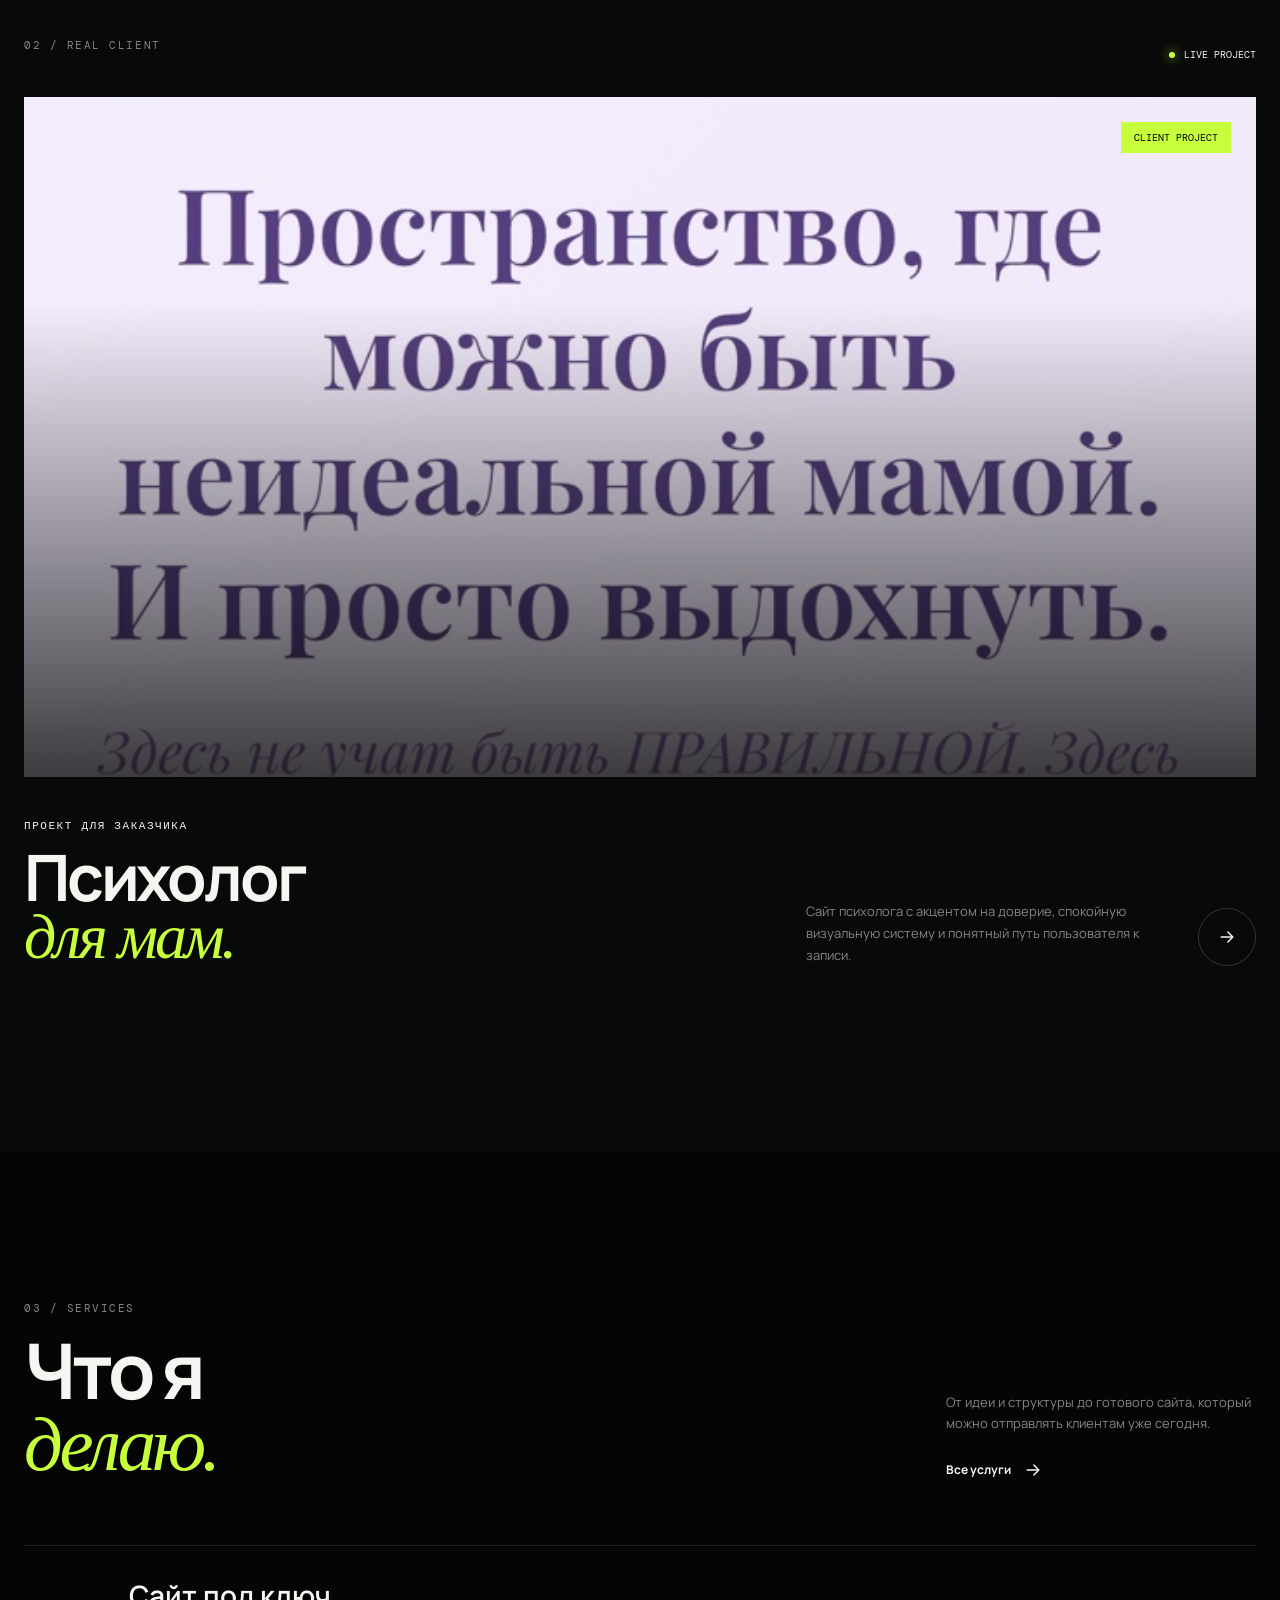
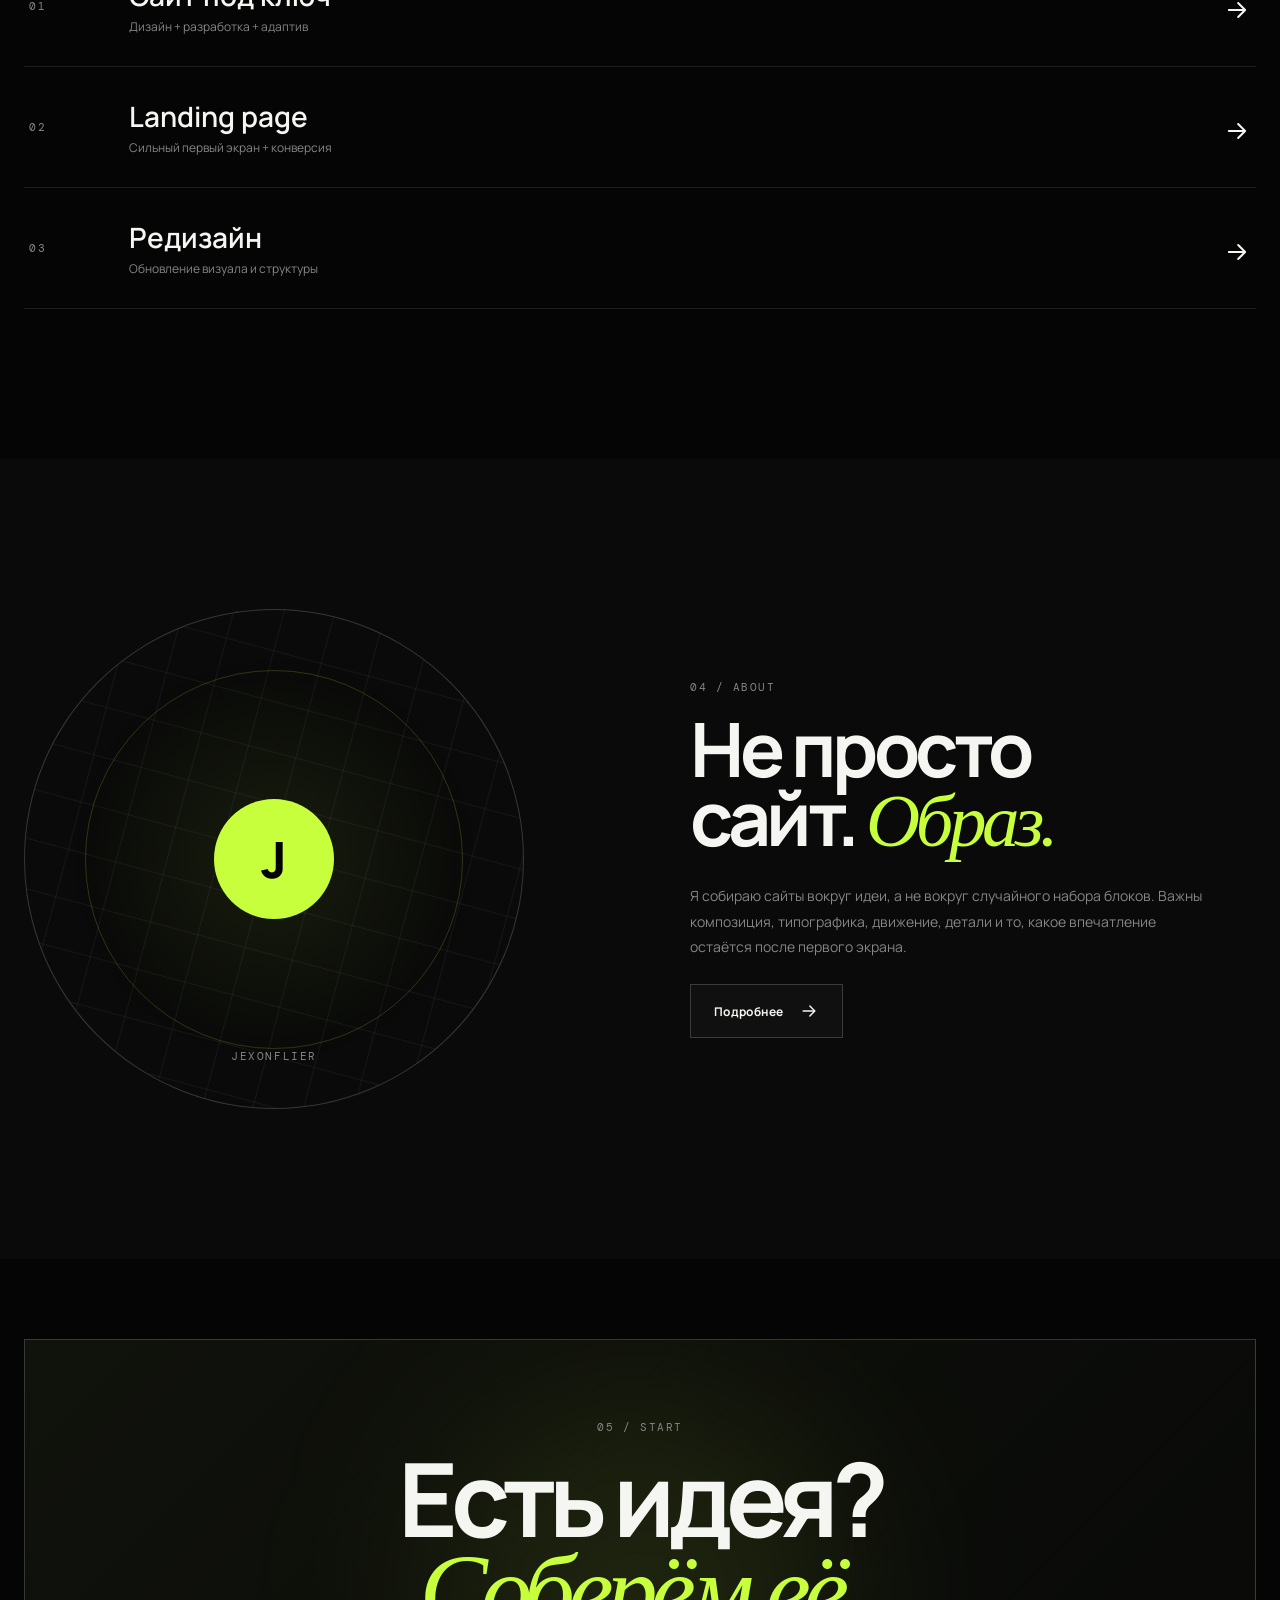
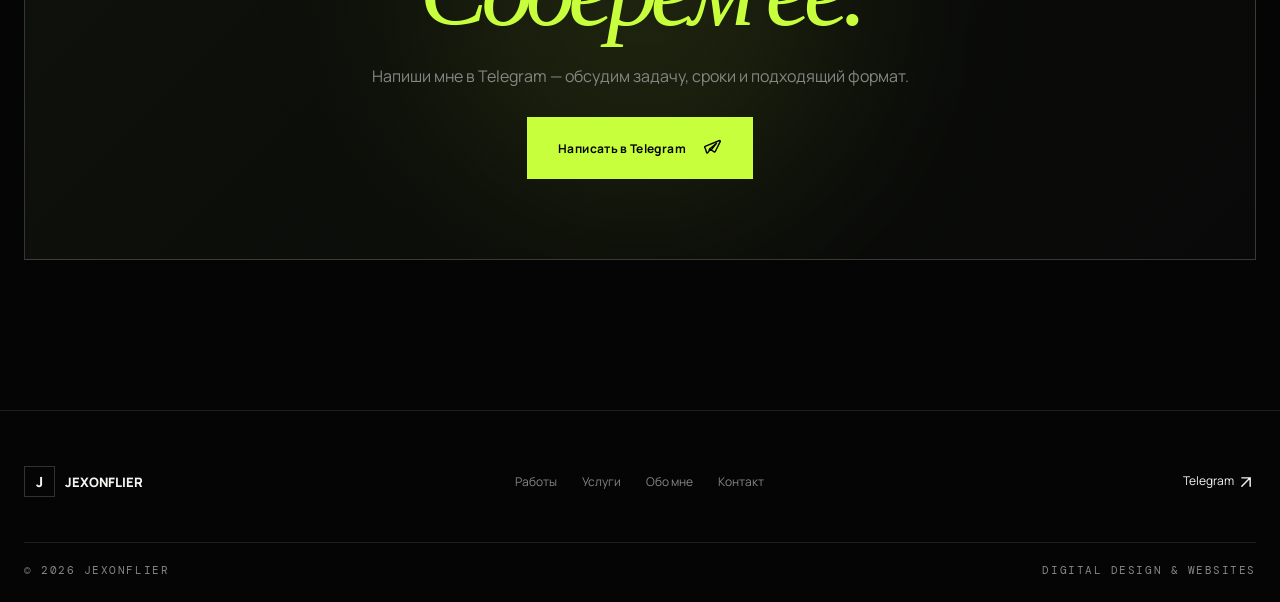
==== commit aa5da4bd: "Use consistent SVG arrows across portfolio" ====
--- a/index.html
+++ b/index.html
@@ -10,7 +10,7 @@
   <link rel="preconnect" href="https://fonts.googleapis.com">
   <link rel="preconnect" href="https://fonts.gstatic.com" crossorigin>
   <link href="https://fonts.googleapis.com/css2?family=DM+Mono:wght@400;500&family=Manrope:wght@400;500;600;700;800&display=swap" rel="stylesheet">
-  <link rel="stylesheet" href="style.css?v=7-jexrun">
+  <link rel="stylesheet" href="style.css?v=8-svg-icons">
 </head>
 
 <body>
@@ -155,7 +155,7 @@
                   <img src="images/JEXRUN-REPORT.jpg" alt="JexRun — настоящий pre-production report опубликованной Beta" loading="lazy" width="1425" height="990">
                   <div class="project-card__overlay"></div>
                   <span class="project-card__number mono">09 / BETA PRODUCT</span>
-                  <span class="project-card__open">↗</span>
+                  <span class="project-card__open" aria-hidden="true"><svg class="portfolio-arrow" viewBox="0 0 24 24" aria-hidden="true" focusable="false"><path d="M5 12h14m-6-6 6 6-6 6"/></svg></span>
                 </div>
                 <div class="project-card__info"><div><h3>JexRun</h3><span>n8n pre-production testing tool</span></div><b class="lime-text">PRODUCT / WEB</b></div>
               </a>
@@ -167,7 +167,7 @@
                   <img src="images/BANK-DESKTOP.png" alt="Тарифно — банковский landing, тестовое задание Junior Web Designer" loading="lazy" width="1440" height="2924">
                   <div class="project-card__overlay"></div>
                   <span class="project-card__number mono">10 / DESIGN CASE</span>
-                  <span class="project-card__open">↗</span>
+                  <span class="project-card__open" aria-hidden="true"><svg class="portfolio-arrow" viewBox="0 0 24 24" aria-hidden="true" focusable="false"><path d="M5 12h14m-6-6 6 6-6 6"/></svg></span>
                 </div>
                 <div class="project-card__info"><div><h3>Тарифно</h3><span>Банковский landing / тестовое задание</span></div><b>FIGMA / UI</b></div>
               </a>
@@ -179,7 +179,7 @@
                   <img src="images/VYRA.svg" alt="VYRA — интерактивный концепт сервиса авиабилетов" loading="lazy" width="1680" height="800">
                   <div class="project-card__overlay"></div>
                   <span class="project-card__number mono">08 / NEW</span>
-                  <span class="project-card__open"><svg viewBox="0 0 24 24"><path d="M5 12h13"/><path d="m13 6 6 6-6 6"/></svg></span>
+                  <span class="project-card__open" aria-hidden="true"><svg class="portfolio-arrow" viewBox="0 0 24 24" aria-hidden="true" focusable="false"><path d="M5 12h14m-6-6 6 6-6 6"/></svg></span>
                 </div>
                 <div class="project-card__info"><div><h3>VYRA</h3><span>Авиабилеты / интерактивный концепт</span></div><b class="lime-text">WEB / MOTION</b></div>
               </a>
@@ -191,7 +191,7 @@
                   <img src="images/AUREL.png" alt="Aurel" loading="lazy">
                   <div class="project-card__overlay"></div>
                   <span class="project-card__number mono">01</span>
-                  <span class="project-card__open"><svg viewBox="0 0 24 24"><path d="M5 12h13"/><path d="m13 6 6 6-6 6"/></svg></span>
+                  <span class="project-card__open" aria-hidden="true"><svg class="portfolio-arrow" viewBox="0 0 24 24" aria-hidden="true" focusable="false"><path d="M5 12h14m-6-6 6 6-6 6"/></svg></span>
                 </div>
                 <div class="project-card__info"><div><h3>Aurel</h3><span>Premium product / landing</span></div><b>WEB</b></div>
               </a>
@@ -203,7 +203,7 @@
                   <img src="images/DAGESTAN.jpg" alt="Dagestan" loading="lazy">
                   <div class="project-card__overlay"></div>
                   <span class="project-card__number mono">02</span>
-                  <span class="project-card__open"><svg viewBox="0 0 24 24"><path d="M5 12h13"/><path d="m13 6 6 6-6 6"/></svg></span>
+                  <span class="project-card__open" aria-hidden="true"><svg class="portfolio-arrow" viewBox="0 0 24 24" aria-hidden="true" focusable="false"><path d="M5 12h14m-6-6 6 6-6 6"/></svg></span>
                 </div>
                 <div class="project-card__info"><div><h3>Dagestan</h3><span>Travel / destination</span></div><b>WEB</b></div>
               </a>
@@ -215,7 +215,7 @@
                   <img src="images/LEATHER.jpg" alt="Leather" loading="lazy">
                   <div class="project-card__overlay"></div>
                   <span class="project-card__number mono">03</span>
-                  <span class="project-card__open"><svg viewBox="0 0 24 24"><path d="M5 12h13"/><path d="m13 6 6 6-6 6"/></svg></span>
+                  <span class="project-card__open" aria-hidden="true"><svg class="portfolio-arrow" viewBox="0 0 24 24" aria-hidden="true" focusable="false"><path d="M5 12h14m-6-6 6 6-6 6"/></svg></span>
                 </div>
                 <div class="project-card__info"><div><h3>Leather</h3><span>Fashion / product</span></div><b>WEB</b></div>
               </a>
@@ -227,7 +227,7 @@
                   <img src="images/FITNESS.svg" alt="FitnessPro" loading="lazy">
                   <div class="project-card__overlay"></div>
                   <span class="project-card__number mono">04</span>
-                  <span class="project-card__open"><svg viewBox="0 0 24 24"><path d="M5 12h13"/><path d="m13 6 6 6-6 6"/></svg></span>
+                  <span class="project-card__open" aria-hidden="true"><svg class="portfolio-arrow" viewBox="0 0 24 24" aria-hidden="true" focusable="false"><path d="M5 12h14m-6-6 6 6-6 6"/></svg></span>
                 </div>
                 <div class="project-card__info"><div><h3>FitnessPro</h3><span>Fitness / digital product</span></div><b>WEB</b></div>
               </a>
@@ -239,7 +239,7 @@
                   <img src="images/MINDFLOW.jpg" alt="MindFlow" loading="lazy">
                   <div class="project-card__overlay"></div>
                   <span class="project-card__number mono">05</span>
-                  <span class="project-card__open"><svg viewBox="0 0 24 24"><path d="M5 12h13"/><path d="m13 6 6 6-6 6"/></svg></span>
+                  <span class="project-card__open" aria-hidden="true"><svg class="portfolio-arrow" viewBox="0 0 24 24" aria-hidden="true" focusable="false"><path d="M5 12h14m-6-6 6 6-6 6"/></svg></span>
                 </div>
                 <div class="project-card__info"><div><h3>MindFlow</h3><span>AI / SaaS</span></div><b>WEB</b></div>
               </a>
@@ -251,7 +251,7 @@
                   <img src="images/KARELIA.png" alt="Karelia" loading="lazy">
                   <div class="project-card__overlay"></div>
                   <span class="project-card__number mono">06</span>
-                  <span class="project-card__open"><svg viewBox="0 0 24 24"><path d="M5 12h13"/><path d="m13 6 6 6-6 6"/></svg></span>
+                  <span class="project-card__open" aria-hidden="true"><svg class="portfolio-arrow" viewBox="0 0 24 24" aria-hidden="true" focusable="false"><path d="M5 12h14m-6-6 6 6-6 6"/></svg></span>
                 </div>
                 <div class="project-card__info"><div><h3>Karelia</h3><span>Travel / tourism</span></div><b>WEB</b></div>
               </a>
@@ -296,9 +296,9 @@
           </div>
 
           <div class="services-list">
-            <a href="#services" class="service-row reveal magnetic"><span class="service-row__num mono">01</span><div class="service-row__title"><h3>Сайт под ключ</h3><span>Дизайн + разработка + адаптив</span></div><span class="service-row__icon">→</span></a>
-            <a href="#services" class="service-row reveal magnetic"><span class="service-row__num mono">02</span><div class="service-row__title"><h3>Landing page</h3><span>Сильный первый экран + конверсия</span></div><span class="service-row__icon">→</span></a>
-            <a href="#services" class="service-row reveal magnetic"><span class="service-row__num mono">03</span><div class="service-row__title"><h3>Редизайн</h3><span>Обновление визуала и структуры</span></div><span class="service-row__icon">→</span></a>
+            <a href="#services" class="service-row reveal magnetic"><span class="service-row__num mono">01</span><div class="service-row__title"><h3>Сайт под ключ</h3><span>Дизайн + разработка + адаптив</span></div><span class="service-row__icon"><svg class="portfolio-arrow" viewBox="0 0 24 24" aria-hidden="true" focusable="false"><path d="M5 12h14m-6-6 6 6-6 6"/></svg></span></a>
+            <a href="#services" class="service-row reveal magnetic"><span class="service-row__num mono">02</span><div class="service-row__title"><h3>Landing page</h3><span>Сильный первый экран + конверсия</span></div><span class="service-row__icon"><svg class="portfolio-arrow" viewBox="0 0 24 24" aria-hidden="true" focusable="false"><path d="M5 12h14m-6-6 6 6-6 6"/></svg></span></a>
+            <a href="#services" class="service-row reveal magnetic"><span class="service-row__num mono">03</span><div class="service-row__title"><h3>Редизайн</h3><span>Обновление визуала и структуры</span></div><span class="service-row__icon"><svg class="portfolio-arrow" viewBox="0 0 24 24" aria-hidden="true" focusable="false"><path d="M5 12h14m-6-6 6 6-6 6"/></svg></span></a>
           </div>
         </div>
       </section>
@@ -348,7 +348,7 @@
               <img src="images/JEXRUN-REPORT.jpg" alt="JexRun — настоящий pre-production report опубликованной Beta" loading="lazy" width="1425" height="990">
               <div class="project-card__overlay"></div>
               <span class="project-card__number mono">09 / BETA PRODUCT</span>
-              <span class="project-card__open">↗</span>
+              <span class="project-card__open" aria-hidden="true"><svg class="portfolio-arrow" viewBox="0 0 24 24" aria-hidden="true" focusable="false"><path d="M5 12h14m-6-6 6 6-6 6"/></svg></span>
             </div>
             <div class="project-card__info"><div><h3>JexRun</h3><span>n8n pre-production testing tool</span></div><b class="lime-text">PRODUCT / WEB</b></div>
           </a>
@@ -360,7 +360,7 @@
               <img src="images/BANK-DESKTOP.png" alt="Тарифно — банковский landing, тестовое задание Junior Web Designer" loading="lazy" width="1440" height="2924">
               <div class="project-card__overlay"></div>
               <span class="project-card__number mono">10 / DESIGN CASE</span>
-              <span class="project-card__open">↗</span>
+              <span class="project-card__open" aria-hidden="true"><svg class="portfolio-arrow" viewBox="0 0 24 24" aria-hidden="true" focusable="false"><path d="M5 12h14m-6-6 6 6-6 6"/></svg></span>
             </div>
             <div class="project-card__info"><div><h3>Тарифно</h3><span>Банковский landing / тестовое задание</span></div><b>FIGMA / UI</b></div>
           </a>
@@ -372,19 +372,19 @@
                   <img src="images/VYRA.svg" alt="VYRA — интерактивный концепт сервиса авиабилетов" loading="lazy" width="1680" height="800">
                   <div class="project-card__overlay"></div>
                   <span class="project-card__number mono">08 / NEW</span>
-                  <span class="project-card__open"><svg viewBox="0 0 24 24"><path d="M5 12h13"/><path d="m13 6 6 6-6 6"/></svg></span>
+                  <span class="project-card__open" aria-hidden="true"><svg class="portfolio-arrow" viewBox="0 0 24 24" aria-hidden="true" focusable="false"><path d="M5 12h14m-6-6 6 6-6 6"/></svg></span>
                 </div>
                 <div class="project-card__info"><div><h3>VYRA</h3><span>Авиабилеты / интерактивный концепт</span></div><b class="lime-text">WEB / MOTION</b></div>
               </a>
             </article>
 
-        <article class="project-card project-card--large tilt reveal" data-tilt><a href="#project/aurel" class="project-card__link"><div class="project-card__image"><img src="images/AUREL.png" alt="Aurel"><div class="project-card__overlay"></div><span class="project-card__number mono">01</span><span class="project-card__open">→</span></div><div class="project-card__info"><div><h3>Aurel</h3><span>Premium product / landing</span></div><b>WEB</b></div></a></article>
-        <article class="project-card tilt reveal" data-tilt><a href="#project/dagestan" class="project-card__link"><div class="project-card__image"><img src="images/DAGESTAN.jpg" alt="Dagestan"><div class="project-card__overlay"></div><span class="project-card__number mono">02</span><span class="project-card__open">→</span></div><div class="project-card__info"><div><h3>Dagestan</h3><span>Travel / destination</span></div><b>WEB</b></div></a></article>
-        <article class="project-card tilt reveal" data-tilt><a href="#project/leather" class="project-card__link"><div class="project-card__image"><img src="images/LEATHER.jpg" alt="Leather"><div class="project-card__overlay"></div><span class="project-card__number mono">03</span><span class="project-card__open">→</span></div><div class="project-card__info"><div><h3>Leather</h3><span>Fashion / product</span></div><b>WEB</b></div></a></article>
-        <article class="project-card project-card--wide tilt reveal" data-tilt><a href="#project/fitness" class="project-card__link"><div class="project-card__image"><img src="images/FITNESS.svg" alt="FitnessPro"><div class="project-card__overlay"></div><span class="project-card__number mono">04</span><span class="project-card__open">→</span></div><div class="project-card__info"><div><h3>FitnessPro</h3><span>Fitness / digital product</span></div><b>WEB</b></div></a></article>
-        <article class="project-card tilt reveal" data-tilt><a href="#project/mindflow" class="project-card__link"><div class="project-card__image"><img src="images/MINDFLOW.jpg" alt="MindFlow"><div class="project-card__overlay"></div><span class="project-card__number mono">05</span><span class="project-card__open">→</span></div><div class="project-card__info"><div><h3>MindFlow</h3><span>AI / SaaS</span></div><b>WEB</b></div></a></article>
-        <article class="project-card tilt reveal" data-tilt><a href="#project/karelia" class="project-card__link"><div class="project-card__image"><img src="images/KARELIA.png" alt="Karelia"><div class="project-card__overlay"></div><span class="project-card__number mono">06</span><span class="project-card__open">→</span></div><div class="project-card__info"><div><h3>Karelia</h3><span>Travel / tourism</span></div><b>WEB</b></div></a></article>
-        <article class="project-card project-card--large tilt reveal" data-tilt><a href="#project/psycholog" class="project-card__link"><div class="project-card__image"><img src="images/PSYCHOLOG_MAM.jpg" alt="Психолог для мам"><div class="project-card__overlay"></div><span class="project-card__number mono">07</span><span class="project-card__open">→</span></div><div class="project-card__info"><div><h3>Психолог для мам</h3><span>Real client / psychology</span></div><b class="lime-text">CLIENT</b></div></a></article>
+        <article class="project-card project-card--large tilt reveal" data-tilt><a href="#project/aurel" class="project-card__link"><div class="project-card__image"><img src="images/AUREL.png" alt="Aurel"><div class="project-card__overlay"></div><span class="project-card__number mono">01</span><span class="project-card__open" aria-hidden="true"><svg class="portfolio-arrow" viewBox="0 0 24 24" aria-hidden="true" focusable="false"><path d="M5 12h14m-6-6 6 6-6 6"/></svg></span></div><div class="project-card__info"><div><h3>Aurel</h3><span>Premium product / landing</span></div><b>WEB</b></div></a></article>
+        <article class="project-card tilt reveal" data-tilt><a href="#project/dagestan" class="project-card__link"><div class="project-card__image"><img src="images/DAGESTAN.jpg" alt="Dagestan"><div class="project-card__overlay"></div><span class="project-card__number mono">02</span><span class="project-card__open" aria-hidden="true"><svg class="portfolio-arrow" viewBox="0 0 24 24" aria-hidden="true" focusable="false"><path d="M5 12h14m-6-6 6 6-6 6"/></svg></span></div><div class="project-card__info"><div><h3>Dagestan</h3><span>Travel / destination</span></div><b>WEB</b></div></a></article>
+        <article class="project-card tilt reveal" data-tilt><a href="#project/leather" class="project-card__link"><div class="project-card__image"><img src="images/LEATHER.jpg" alt="Leather"><div class="project-card__overlay"></div><span class="project-card__number mono">03</span><span class="project-card__open" aria-hidden="true"><svg class="portfolio-arrow" viewBox="0 0 24 24" aria-hidden="true" focusable="false"><path d="M5 12h14m-6-6 6 6-6 6"/></svg></span></div><div class="project-card__info"><div><h3>Leather</h3><span>Fashion / product</span></div><b>WEB</b></div></a></article>
+        <article class="project-card project-card--wide tilt reveal" data-tilt><a href="#project/fitness" class="project-card__link"><div class="project-card__image"><img src="images/FITNESS.svg" alt="FitnessPro"><div class="project-card__overlay"></div><span class="project-card__number mono">04</span><span class="project-card__open" aria-hidden="true"><svg class="portfolio-arrow" viewBox="0 0 24 24" aria-hidden="true" focusable="false"><path d="M5 12h14m-6-6 6 6-6 6"/></svg></span></div><div class="project-card__info"><div><h3>FitnessPro</h3><span>Fitness / digital product</span></div><b>WEB</b></div></a></article>
+        <article class="project-card tilt reveal" data-tilt><a href="#project/mindflow" class="project-card__link"><div class="project-card__image"><img src="images/MINDFLOW.jpg" alt="MindFlow"><div class="project-card__overlay"></div><span class="project-card__number mono">05</span><span class="project-card__open" aria-hidden="true"><svg class="portfolio-arrow" viewBox="0 0 24 24" aria-hidden="true" focusable="false"><path d="M5 12h14m-6-6 6 6-6 6"/></svg></span></div><div class="project-card__info"><div><h3>MindFlow</h3><span>AI / SaaS</span></div><b>WEB</b></div></a></article>
+        <article class="project-card tilt reveal" data-tilt><a href="#project/karelia" class="project-card__link"><div class="project-card__image"><img src="images/KARELIA.png" alt="Karelia"><div class="project-card__overlay"></div><span class="project-card__number mono">06</span><span class="project-card__open" aria-hidden="true"><svg class="portfolio-arrow" viewBox="0 0 24 24" aria-hidden="true" focusable="false"><path d="M5 12h14m-6-6 6 6-6 6"/></svg></span></div><div class="project-card__info"><div><h3>Karelia</h3><span>Travel / tourism</span></div><b>WEB</b></div></a></article>
+        <article class="project-card project-card--large tilt reveal" data-tilt><a href="#project/psycholog" class="project-card__link"><div class="project-card__image"><img src="images/PSYCHOLOG_MAM.jpg" alt="Психолог для мам"><div class="project-card__overlay"></div><span class="project-card__number mono">07</span><span class="project-card__open" aria-hidden="true"><svg class="portfolio-arrow" viewBox="0 0 24 24" aria-hidden="true" focusable="false"><path d="M5 12h14m-6-6 6 6-6 6"/></svg></span></div><div class="project-card__info"><div><h3>Психолог для мам</h3><span>Real client / psychology</span></div><b class="lime-text">CLIENT</b></div></a></article>
 
       </div></div>
     </section>
@@ -398,10 +398,10 @@
 
       <div class="container">
         <div class="services-detail">
-          <article class="service-detail reveal"><div class="service-detail__head"><span class="mono">01</span><b>↗</b></div><h2>Сайт под ключ</h2><p>Полный цикл: структура, визуальная концепция, дизайн, адаптивная вёрстка, анимации и финальная сборка проекта.</p><ul><li>Уникальный дизайн</li><li>Адаптация под телефон</li><li>Анимации и интерактив</li><li>Готовность к публикации</li></ul></article>
-          <article class="service-detail reveal"><div class="service-detail__head"><span class="mono">02</span><b>↗</b></div><h2>Landing page</h2><p>Одностраничный сайт для продукта, услуги, специалиста или запуска. Фокус на первом впечатлении и понятном действии.</p><ul><li>Продающая структура</li><li>Сильный первый экран</li><li>Мобильная версия</li><li>CTA и микроанимации</li></ul></article>
-          <article class="service-detail reveal"><div class="service-detail__head"><span class="mono">03</span><b>↗</b></div><h2>Редизайн</h2><p>Если сайт выглядит устаревшим, сохраняем основу и полностью обновляем визуальную систему.</p><ul><li>Аудит текущего сайта</li><li>Новая визуальная система</li><li>Типографика</li><li>UX</li></ul></article>
-          <article class="service-detail reveal"><div class="service-detail__head"><span class="mono">04</span><b>↗</b></div><h2>Концепт & UI</h2><p>Визуальная концепция и интерфейс для тех, кто хочет сначала увидеть направление.</p><ul><li>Art direction</li><li>UI-концепт</li><li>Композиция</li><li>Дизайн-система</li></ul></article>
+          <article class="service-detail reveal"><div class="service-detail__head"><span class="mono">01</span><b><svg class="portfolio-arrow" viewBox="0 0 24 24" aria-hidden="true" focusable="false"><path d="M7 17 17 7M7 7h10v10"/></svg></b></div><h2>Сайт под ключ</h2><p>Полный цикл: структура, визуальная концепция, дизайн, адаптивная вёрстка, анимации и финальная сборка проекта.</p><ul><li>Уникальный дизайн</li><li>Адаптация под телефон</li><li>Анимации и интерактив</li><li>Готовность к публикации</li></ul></article>
+          <article class="service-detail reveal"><div class="service-detail__head"><span class="mono">02</span><b><svg class="portfolio-arrow" viewBox="0 0 24 24" aria-hidden="true" focusable="false"><path d="M7 17 17 7M7 7h10v10"/></svg></b></div><h2>Landing page</h2><p>Одностраничный сайт для продукта, услуги, специалиста или запуска. Фокус на первом впечатлении и понятном действии.</p><ul><li>Продающая структура</li><li>Сильный первый экран</li><li>Мобильная версия</li><li>CTA и микроанимации</li></ul></article>
+          <article class="service-detail reveal"><div class="service-detail__head"><span class="mono">03</span><b><svg class="portfolio-arrow" viewBox="0 0 24 24" aria-hidden="true" focusable="false"><path d="M7 17 17 7M7 7h10v10"/></svg></b></div><h2>Редизайн</h2><p>Если сайт выглядит устаревшим, сохраняем основу и полностью обновляем визуальную систему.</p><ul><li>Аудит текущего сайта</li><li>Новая визуальная система</li><li>Типографика</li><li>UX</li></ul></article>
+          <article class="service-detail reveal"><div class="service-detail__head"><span class="mono">04</span><b><svg class="portfolio-arrow" viewBox="0 0 24 24" aria-hidden="true" focusable="false"><path d="M7 17 17 7M7 7h10v10"/></svg></b></div><h2>Концепт & UI</h2><p>Визуальная концепция и интерфейс для тех, кто хочет сначала увидеть направление.</p><ul><li>Art direction</li><li>UI-концепт</li><li>Композиция</li><li>Дизайн-система</li></ul></article>
         </div>
       </div>
 
@@ -455,7 +455,7 @@
           <span class="mono">DIRECT CONTACT</span>
           <h2>Telegram</h2>
           <p>Самый быстрый способ связаться со мной.</p>
-          <a class="contact-link" href="https://t.me/Jexonflier" target="_blank" rel="noopener"><span>@Jexonflier</span><b>↗</b></a>
+          <a class="contact-link" href="https://t.me/Jexonflier" target="_blank" rel="noopener"><span>@Jexonflier</span><b><svg class="portfolio-arrow" viewBox="0 0 24 24" aria-hidden="true" focusable="false"><path d="M7 17 17 7M7 7h10v10"/></svg></b></a>
         </div>
 
         <div class="contact-card contact-card--accent reveal">
@@ -472,7 +472,7 @@
 
     <section class="page project-page" data-page="project">
       <div class="container project-page__top">
-        <a href="#works" class="back-link reveal">← <span>Назад к работам</span></a>
+        <a href="#works" class="back-link reveal"><svg class="portfolio-arrow" viewBox="0 0 24 24" aria-hidden="true" focusable="false"><path d="M19 12H5m6-6-6 6 6 6"/></svg><span>Назад к работам</span></a>
         <div class="project-page__meta reveal">
           <span class="section-index mono" id="projectNumber">01 / PROJECT</span>
           <span class="mono" id="projectCategory">WEB</span>
@@ -481,7 +481,7 @@
         <p class="project-page__description reveal" id="projectDescription"></p>
         <div class="project-page__actions reveal">
           <a href="#" id="projectLive" class="button button--lime magnetic" target="_blank" rel="noopener">
-            <span>Открыть сайт</span><span>↗</span>
+            <span>Открыть сайт</span><svg class="portfolio-arrow" viewBox="0 0 24 24" aria-hidden="true" focusable="false"><path d="M7 17 17 7M7 7h10v10"/></svg>
           </a>
         <p id="projectAvailability" class="project-availability" hidden>Демо временно недоступно.</p></div>
       </div>
@@ -501,7 +501,7 @@
           <div class="project-info__row"><span>Роль</span><strong id="projectRole">Design & Development</strong></div>
           <div class="project-info__row" id="projectToolsRow" hidden><span>Инструменты</span><strong id="projectTools"></strong></div>
         </div>
-        <a href="#works" class="next-project reveal"><span class="mono">VIEW ALL PROJECTS</span><strong>Все работы →</strong></a>
+        <a href="#works" class="next-project reveal"><span class="mono">VIEW ALL PROJECTS</span><strong>Все работы <svg class="portfolio-arrow" viewBox="0 0 24 24" aria-hidden="true" focusable="false"><path d="M5 12h14m-6-6 6 6-6 6"/></svg></strong></a>
       </div>
       <div class="container case-details" id="projectDetails" hidden></div>
       <div class="container case-gallery" id="projectGallery" hidden></div>
@@ -514,11 +514,11 @@
       <div class="footer__links">
         <a href="#works">Работы</a><a href="#services">Услуги</a><a href="#about">Обо мне</a><a href="#contact">Контакт</a>
       </div>
-      <a href="https://t.me/Jexonflier" target="_blank" rel="noopener" class="footer__telegram">Telegram →</a>
+      <a href="https://t.me/Jexonflier" target="_blank" rel="noopener" class="footer__telegram">Telegram <svg class="portfolio-arrow" viewBox="0 0 24 24" aria-hidden="true" focusable="false"><path d="M7 17 17 7M7 7h10v10"/></svg></a>
     </div>
     <div class="container footer__bottom"><span class="mono">© 2026 JEXONFLIER</span><span class="mono">DIGITAL DESIGN & WEBSITES</span></div>
   </footer>
 
-  <script src="script.js?v=8-jexrun"></script>
+  <script src="script.js?v=9-svg-icons"></script>
 </body>
 </html>
--- a/style.css
+++ b/style.css
@@ -392,3 +392,10 @@
 .case-gallery--product .case-visual__frame{background:#0b110e;scrollbar-color:#527563 #0b110e}
 @media(max-width:800px){.case-gallery{grid-template-columns:1fr}.case-visual--wide,.case-visual--components{grid-column:auto}.case-visual__frame{height:520px}.case-visual--components .case-visual__frame{padding:12px}}
 
+
+.portfolio-arrow{flex-shrink:0;pointer-events:none;vertical-align:middle}
+.project-card__open .portfolio-arrow{width:22px;height:22px}
+.service-row__icon .portfolio-arrow,.service-detail__head .portfolio-arrow{width:28px;height:28px}
+.back-link{align-items:center}
+.next-project strong .portfolio-arrow{width:24px;height:24px;margin-left:8px}
+.case-visual figcaption .portfolio-arrow{width:14px;height:14px}
